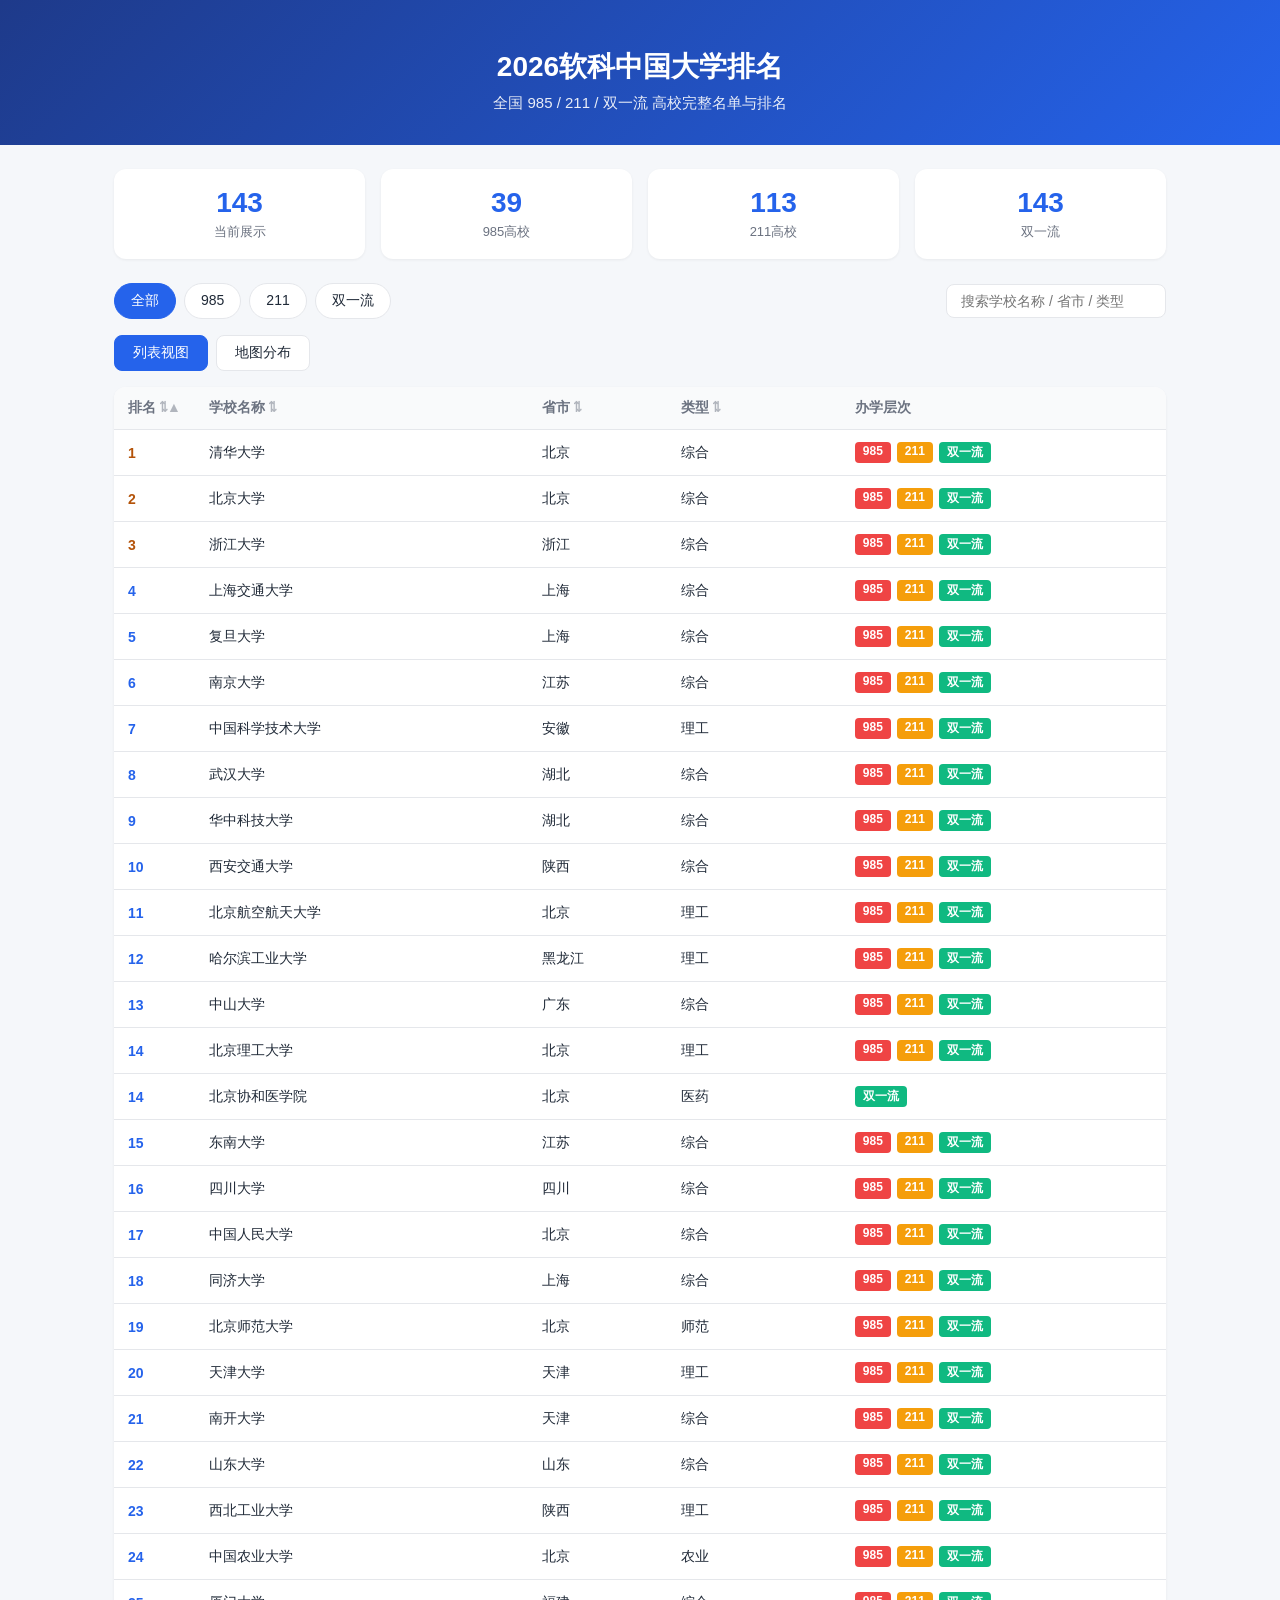
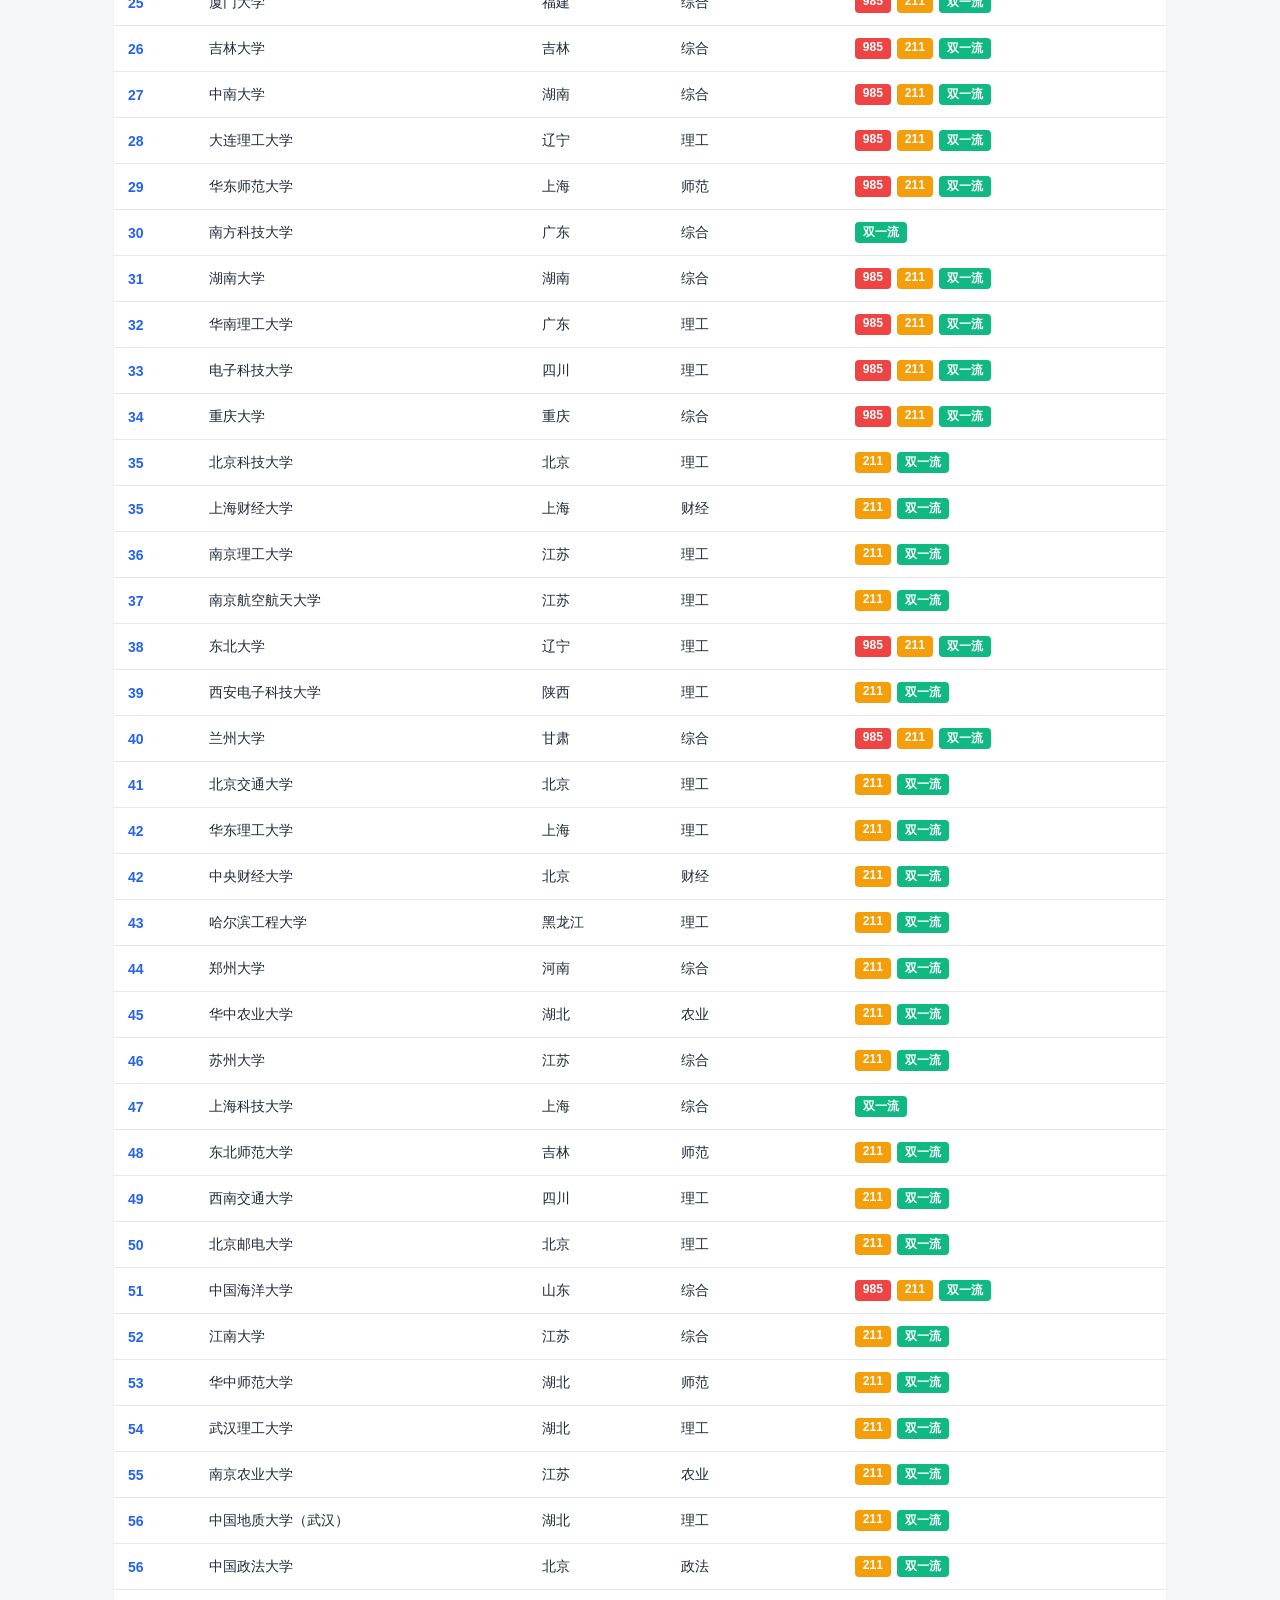
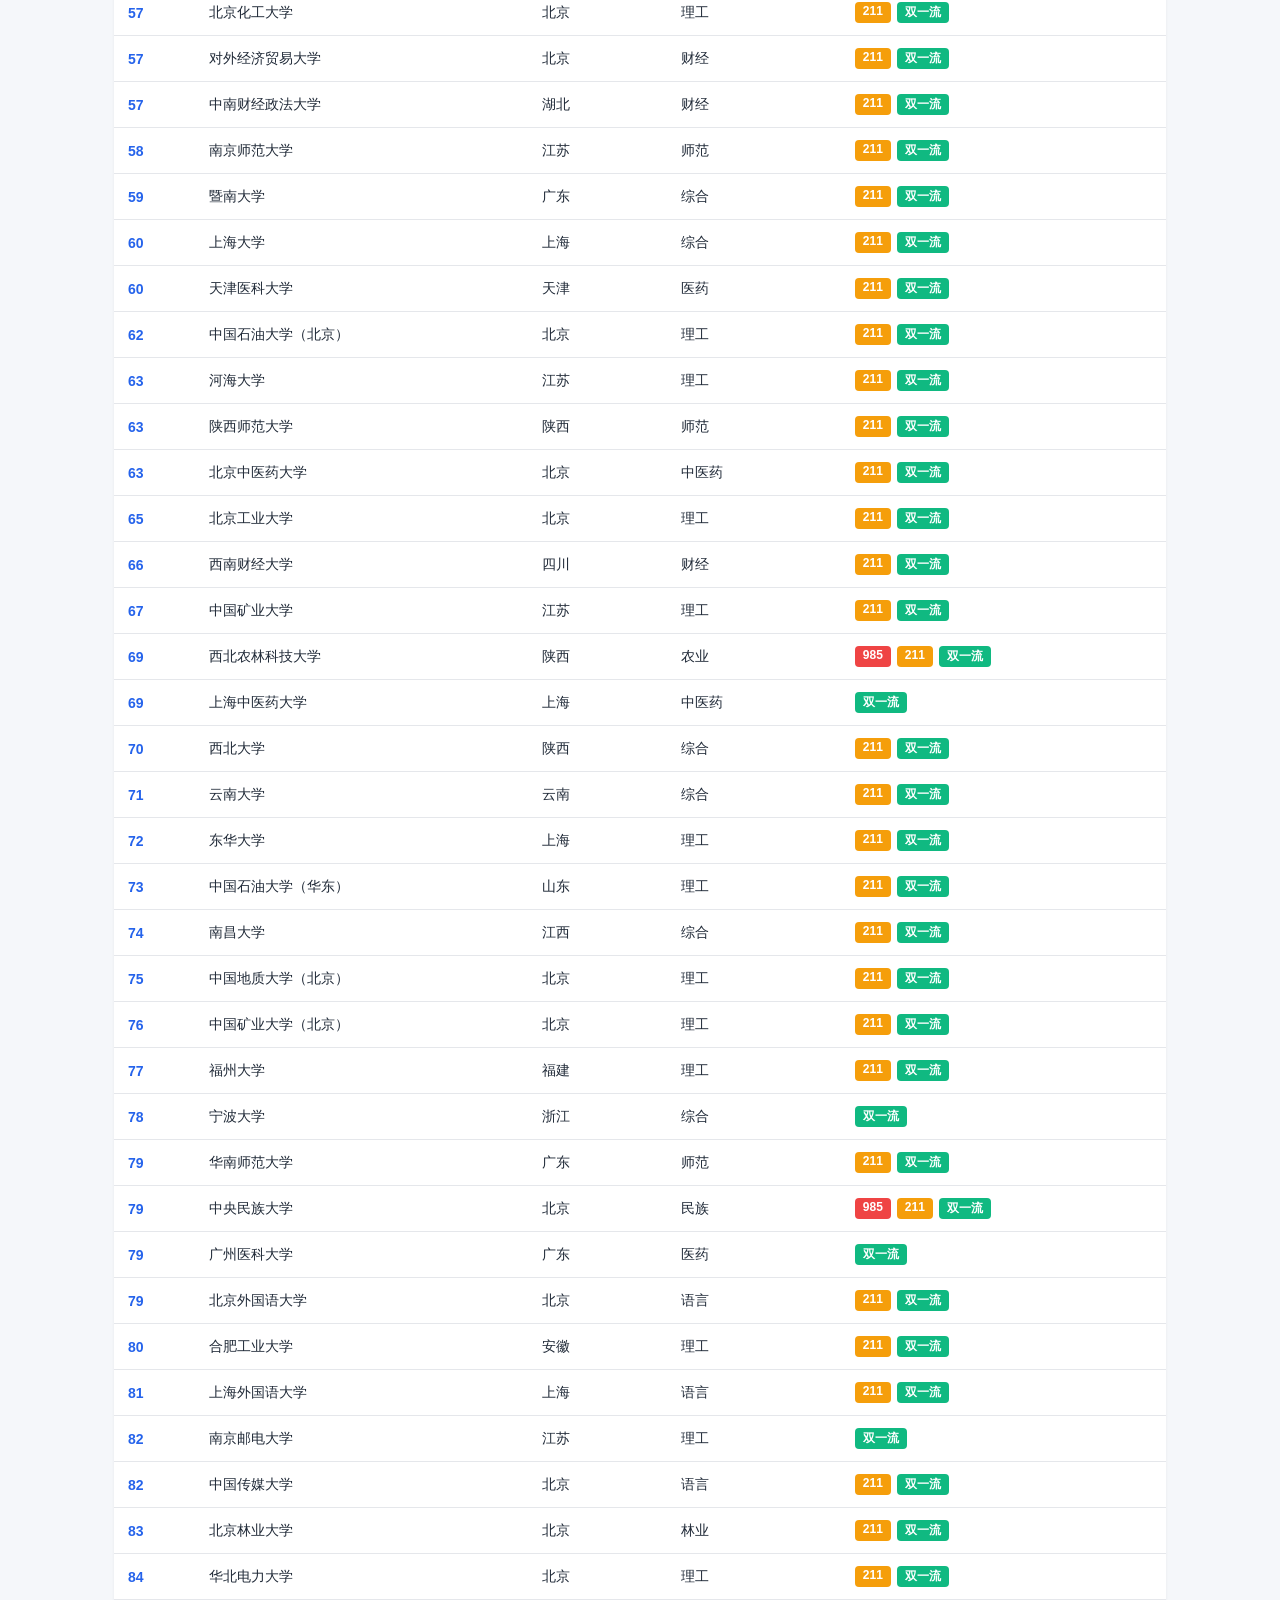
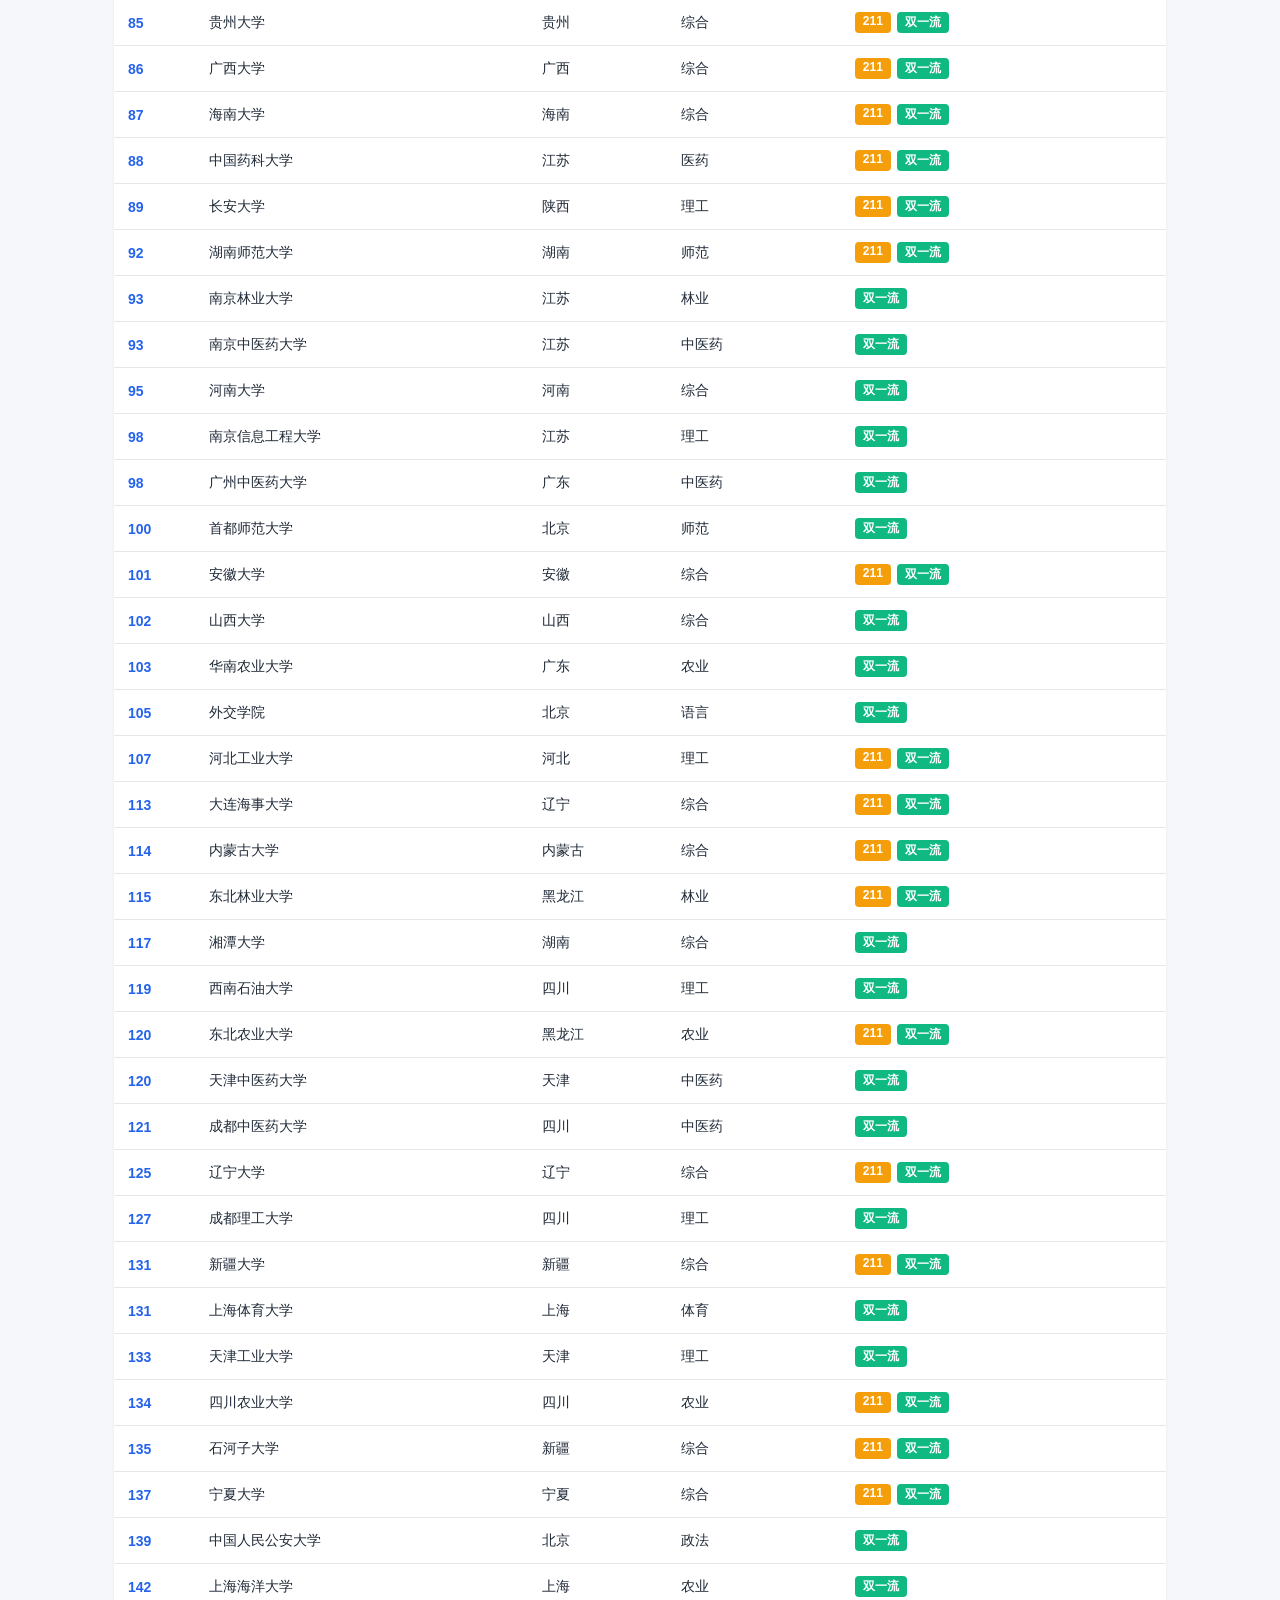
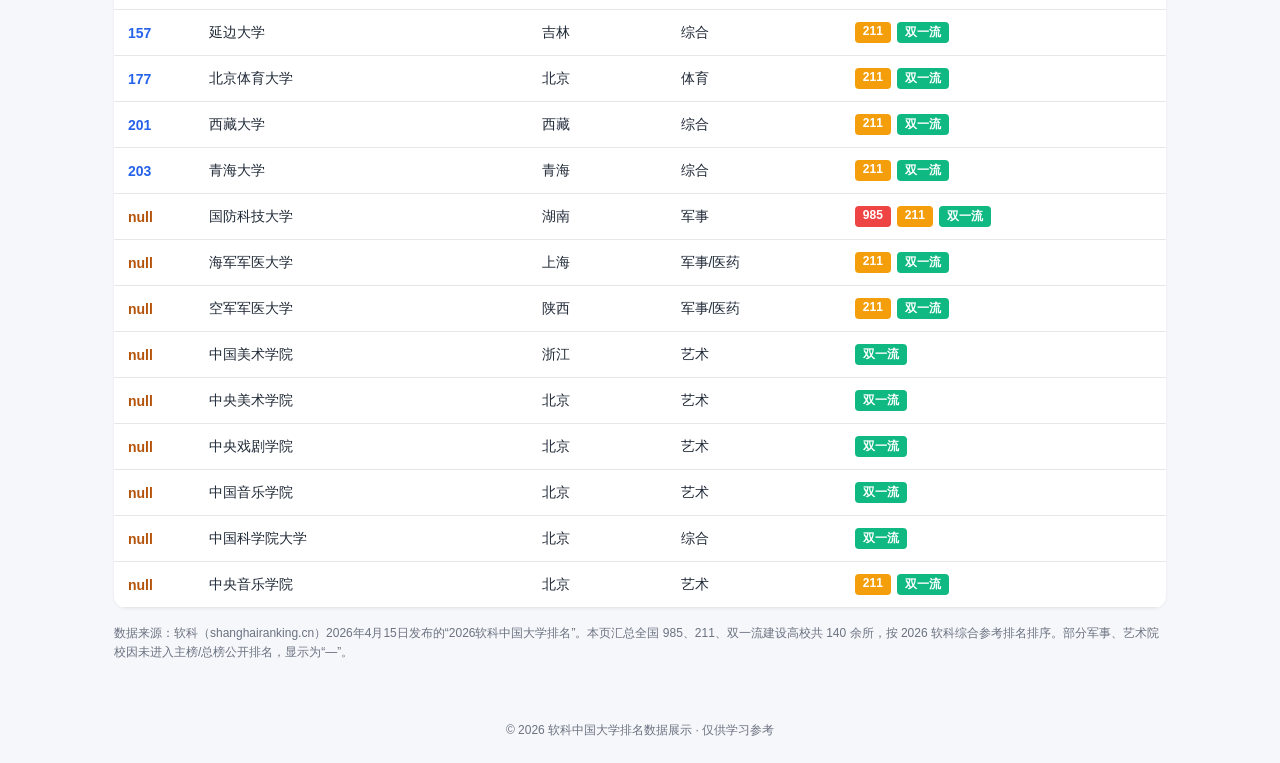
==== index.html @ 0acb090f "hide map info panel when switch to list view" ====
<!DOCTYPE html>
<html lang="zh-CN">
<head>
  <meta charset="UTF-8">
  <meta name="viewport" content="width=device-width, initial-scale=1.0">
  <title>2026软科中国大学排名 · 985 / 211 / 双一流</title>
  <style>
    :root {
      --bg: #f5f7fa;
      --card: #ffffff;
      --primary: #2563eb;
      --primary-dark: #1d4ed8;
      --text: #1f2937;
      --muted: #6b7280;
      --border: #e5e7eb;
      --tag-985: #ef4444;
      --tag-211: #f59e0b;
      --tag-syl: #10b981;
    }
    * { box-sizing: border-box; }
    body {
      margin: 0;
      font-family: -apple-system, BlinkMacSystemFont, "Segoe UI", Roboto, "Helvetica Neue", Arial, "PingFang SC", "Microsoft YaHei", sans-serif;
      background: var(--bg);
      color: var(--text);
    }
    header {
      background: linear-gradient(135deg, #1e3a8a 0%, #2563eb 100%);
      color: #fff;
      padding: 48px 24px 32px;
      text-align: center;
    }
    header h1 { margin: 0 0 8px; font-size: 28px; }
    header p { margin: 0; opacity: .9; font-size: 15px; }
    .container { max-width: 1100px; margin: 0 auto; padding: 24px; }
    .stats {
      display: grid;
      grid-template-columns: repeat(auto-fit, minmax(140px, 1fr));
      gap: 16px;
      margin-bottom: 24px;
    }
    .stat-card {
      background: var(--card);
      border-radius: 12px;
      padding: 18px;
      text-align: center;
      box-shadow: 0 1px 3px rgba(0,0,0,.06);
    }
    .stat-card .num { font-size: 28px; font-weight: 700; color: var(--primary); }
    .stat-card .label { font-size: 13px; color: var(--muted); margin-top: 4px; }
    .controls {
      display: flex;
      flex-wrap: wrap;
      gap: 12px;
      align-items: center;
      justify-content: space-between;
      margin-bottom: 16px;
    }
    .tabs { display: flex; flex-wrap: wrap; gap: 8px; }
    .tab {
      padding: 8px 16px;
      border-radius: 999px;
      border: 1px solid var(--border);
      background: var(--card);
      cursor: pointer;
      font-size: 14px;
      transition: all .2s;
      user-select: none;
    }
    .tab:hover { border-color: var(--primary); color: var(--primary); }
    .tab.active { background: var(--primary); color: #fff; border-color: var(--primary); }
    .search {
      padding: 8px 14px;
      border: 1px solid var(--border);
      border-radius: 8px;
      font-size: 14px;
      min-width: 220px;
      outline: none;
    }
    .search:focus { border-color: var(--primary); box-shadow: 0 0 0 3px rgba(37,99,235,.12); }
    .card {
      background: var(--card);
      border-radius: 12px;
      box-shadow: 0 1px 3px rgba(0,0,0,.06);
      overflow: hidden;
    }
    table { width: 100%; border-collapse: collapse; font-size: 14px; }
    th, td { padding: 12px 14px; text-align: left; border-bottom: 1px solid var(--border); }
    th { background: #f9fafb; color: var(--muted); font-weight: 600; white-space: nowrap; cursor: pointer; }
    th:hover { background: #f3f4f6; }
    th .sort { margin-left: 4px; opacity: .5; }
    th.sort-asc .sort::after { content: "▲"; opacity: 1; }
    th.sort-desc .sort::after { content: "▼"; opacity: 1; }
    tr:hover td { background: #f9fafb; }
    .rank { font-weight: 700; color: var(--primary); width: 60px; }
    .rank.top3 { color: #b45309; }
    .name { font-weight: 500; }
    .tags { display: flex; gap: 6px; flex-wrap: wrap; }
    .tag {
      display: inline-block;
      padding: 2px 8px;
      border-radius: 4px;
      font-size: 12px;
      font-weight: 600;
      color: #fff;
    }
    .tag-985 { background: var(--tag-985); }
    .tag-211 { background: var(--tag-211); }
    .tag-syl { background: var(--tag-syl); }
    .note {
      margin-top: 16px;
      font-size: 12px;
      color: var(--muted);
      line-height: 1.6;
    }
    footer {
      text-align: center;
      padding: 24px;
      color: var(--muted);
      font-size: 12px;
    }
    @media (max-width: 640px) {
      header h1 { font-size: 22px; }
      th, td { padding: 10px 8px; font-size: 13px; }
      .search { width: 100%; }
      .controls { flex-direction: column; align-items: stretch; }
    }
  
    .view-tabs {
      display: flex;
      gap: 8px;
      margin-bottom: 16px;
    }
    .view-tab {
      padding: 8px 18px;
      border-radius: 8px;
      border: 1px solid var(--border);
      background: var(--card);
      cursor: pointer;
      font-size: 14px;
      transition: all .2s;
    }
    .view-tab:hover { border-color: var(--primary); color: var(--primary); }
    .view-tab.active { background: var(--primary); color: #fff; border-color: var(--primary); }
    #map-container {
      width: 100%;
      height: 600px;
      background: var(--card);
      border-radius: 12px;
      box-shadow: 0 1px 3px rgba(0,0,0,.06);
      display: none;
    }
    @media (max-width: 640px) {
      #map-container { height: 420px; }
    }

    .map-info {
      margin-top: 16px;
      background: var(--card);
      border-radius: 12px;
      box-shadow: 0 1px 3px rgba(0,0,0,.06);
      padding: 20px;
      display: none;
    }
    .map-info.active { display: block; }
    .map-info h3 { margin: 0 0 12px; font-size: 18px; color: var(--text); }
    .map-info .info-stats {
      display: flex;
      gap: 16px;
      margin-bottom: 16px;
      flex-wrap: wrap;
    }
    .map-info .info-stat {
      background: #f9fafb;
      border-radius: 8px;
      padding: 10px 14px;
      min-width: 80px;
      text-align: center;
    }
    .map-info .info-stat .num { font-size: 20px; font-weight: 700; color: var(--primary); }
    .map-info .info-stat .label { font-size: 12px; color: var(--muted); margin-top: 2px; }
    .map-info .school-list {
      display: flex;
      flex-wrap: wrap;
      gap: 8px;
    }
    .map-info .school-chip {
      display: inline-flex;
      align-items: center;
      gap: 6px;
      padding: 5px 10px;
      border-radius: 999px;
      background: #f3f4f6;
      font-size: 13px;
      color: var(--text);
    }
    .map-info .school-chip .dot {
      width: 7px; height: 7px; border-radius: 50%;
    }
    .map-info .empty {
      color: var(--muted);
      font-size: 14px;
      text-align: center;
      padding: 20px;
    }
</style>
  <script src="echarts.min.js"></script>
</head>
<body>
  <header>
    <h1>2026软科中国大学排名</h1>
    <p>全国 985 / 211 / 双一流 高校完整名单与排名</p>
  </header>

  <main class="container">
    <div class="stats">
      <div class="stat-card"><div class="num" id="stat-total">0</div><div class="label">当前展示</div></div>
      <div class="stat-card"><div class="num" id="stat-985">0</div><div class="label">985高校</div></div>
      <div class="stat-card"><div class="num" id="stat-211">0</div><div class="label">211高校</div></div>
      <div class="stat-card"><div class="num" id="stat-syl">0</div><div class="label">双一流</div></div>
    </div>

    <div class="controls">
      <div class="tabs">
        <div class="tab active" data-filter="all">全部</div>
        <div class="tab" data-filter="985">985</div>
        <div class="tab" data-filter="211">211</div>
        <div class="tab" data-filter="双一流">双一流</div>
      </div>
      <input type="text" class="search" id="search" placeholder="搜索学校名称 / 省市 / 类型">
    </div>

    <div class="view-tabs">
      <div class="view-tab active" data-view="list">列表视图</div>
      <div class="view-tab" data-view="map">地图分布</div>
    </div>

    <div class="card" id="table-card">
      <table>
        <thead>
          <tr>
            <th data-sort="rank">排名<span class="sort">⇅</span></th>
            <th data-sort="name">学校名称<span class="sort">⇅</span></th>
            <th data-sort="province">省市<span class="sort">⇅</span></th>
            <th data-sort="type">类型<span class="sort">⇅</span></th>
            <th>办学层次</th>
          </tr>
        </thead>
        <tbody id="tbody"></tbody>
      </table>
    </div>

    <div id="map-container"></div>
    <div id="map-info" class="map-info">
      <h3 id="info-title">请选择省份</h3>
      <div class="info-stats" id="info-stats"></div>
      <div class="school-list" id="info-schools"></div>
    </div>

    <p class="note">
      数据来源：软科（shanghairanking.cn）2026年4月15日发布的“2026软科中国大学排名”。本页汇总全国 985、211、双一流建设高校共 140 余所，按 2026 软科综合参考排名排序。部分军事、艺术院校因未进入主榜/总榜公开排名，显示为“—”。
    </p>
  </main>

  <footer>
    © 2026 软科中国大学排名数据展示 · 仅供学习参考
  </footer>

  <script>
    const universities = [
  { rank: 1, name: "清华大学", province: "北京", type: "综合", score: null, tags: ["985", "211", "双一流"] },
  { rank: 2, name: "北京大学", province: "北京", type: "综合", score: null, tags: ["985", "211", "双一流"] },
  { rank: 3, name: "浙江大学", province: "浙江", type: "综合", score: null, tags: ["985", "211", "双一流"] },
  { rank: 4, name: "上海交通大学", province: "上海", type: "综合", score: null, tags: ["985", "211", "双一流"] },
  { rank: 5, name: "复旦大学", province: "上海", type: "综合", score: null, tags: ["985", "211", "双一流"] },
  { rank: 6, name: "南京大学", province: "江苏", type: "综合", score: null, tags: ["985", "211", "双一流"] },
  { rank: 7, name: "中国科学技术大学", province: "安徽", type: "理工", score: null, tags: ["985", "211", "双一流"] },
  { rank: 8, name: "武汉大学", province: "湖北", type: "综合", score: null, tags: ["985", "211", "双一流"] },
  { rank: 9, name: "华中科技大学", province: "湖北", type: "综合", score: null, tags: ["985", "211", "双一流"] },
  { rank: 10, name: "西安交通大学", province: "陕西", type: "综合", score: null, tags: ["985", "211", "双一流"] },
  { rank: 11, name: "北京航空航天大学", province: "北京", type: "理工", score: null, tags: ["985", "211", "双一流"] },
  { rank: 12, name: "哈尔滨工业大学", province: "黑龙江", type: "理工", score: null, tags: ["985", "211", "双一流"] },
  { rank: 13, name: "中山大学", province: "广东", type: "综合", score: null, tags: ["985", "211", "双一流"] },
  { rank: 14, name: "北京理工大学", province: "北京", type: "理工", score: null, tags: ["985", "211", "双一流"] },
  { rank: 14, name: "北京协和医学院", province: "北京", type: "医药", score: null, tags: ["双一流"] },
  { rank: 15, name: "东南大学", province: "江苏", type: "综合", score: null, tags: ["985", "211", "双一流"] },
  { rank: 16, name: "四川大学", province: "四川", type: "综合", score: null, tags: ["985", "211", "双一流"] },
  { rank: 17, name: "中国人民大学", province: "北京", type: "综合", score: null, tags: ["985", "211", "双一流"] },
  { rank: 18, name: "同济大学", province: "上海", type: "综合", score: null, tags: ["985", "211", "双一流"] },
  { rank: 19, name: "北京师范大学", province: "北京", type: "师范", score: null, tags: ["985", "211", "双一流"] },
  { rank: 20, name: "天津大学", province: "天津", type: "理工", score: null, tags: ["985", "211", "双一流"] },
  { rank: 21, name: "南开大学", province: "天津", type: "综合", score: null, tags: ["985", "211", "双一流"] },
  { rank: 22, name: "山东大学", province: "山东", type: "综合", score: null, tags: ["985", "211", "双一流"] },
  { rank: 23, name: "西北工业大学", province: "陕西", type: "理工", score: null, tags: ["985", "211", "双一流"] },
  { rank: 24, name: "中国农业大学", province: "北京", type: "农业", score: null, tags: ["985", "211", "双一流"] },
  { rank: 25, name: "厦门大学", province: "福建", type: "综合", score: null, tags: ["985", "211", "双一流"] },
  { rank: 26, name: "吉林大学", province: "吉林", type: "综合", score: null, tags: ["985", "211", "双一流"] },
  { rank: 27, name: "中南大学", province: "湖南", type: "综合", score: null, tags: ["985", "211", "双一流"] },
  { rank: 28, name: "大连理工大学", province: "辽宁", type: "理工", score: null, tags: ["985", "211", "双一流"] },
  { rank: 29, name: "华东师范大学", province: "上海", type: "师范", score: null, tags: ["985", "211", "双一流"] },
  { rank: 30, name: "南方科技大学", province: "广东", type: "综合", score: null, tags: ["双一流"] },
  { rank: 31, name: "湖南大学", province: "湖南", type: "综合", score: null, tags: ["985", "211", "双一流"] },
  { rank: 32, name: "华南理工大学", province: "广东", type: "理工", score: null, tags: ["985", "211", "双一流"] },
  { rank: 33, name: "电子科技大学", province: "四川", type: "理工", score: null, tags: ["985", "211", "双一流"] },
  { rank: 34, name: "重庆大学", province: "重庆", type: "综合", score: null, tags: ["985", "211", "双一流"] },
  { rank: 35, name: "北京科技大学", province: "北京", type: "理工", score: null, tags: ["211", "双一流"] },
  { rank: 35, name: "上海财经大学", province: "上海", type: "财经", score: null, tags: ["211", "双一流"] },
  { rank: 36, name: "南京理工大学", province: "江苏", type: "理工", score: null, tags: ["211", "双一流"] },
  { rank: 37, name: "南京航空航天大学", province: "江苏", type: "理工", score: null, tags: ["211", "双一流"] },
  { rank: 38, name: "东北大学", province: "辽宁", type: "理工", score: null, tags: ["985", "211", "双一流"] },
  { rank: 39, name: "西安电子科技大学", province: "陕西", type: "理工", score: null, tags: ["211", "双一流"] },
  { rank: 40, name: "兰州大学", province: "甘肃", type: "综合", score: null, tags: ["985", "211", "双一流"] },
  { rank: 41, name: "北京交通大学", province: "北京", type: "理工", score: null, tags: ["211", "双一流"] },
  { rank: 42, name: "华东理工大学", province: "上海", type: "理工", score: null, tags: ["211", "双一流"] },
  { rank: 42, name: "中央财经大学", province: "北京", type: "财经", score: null, tags: ["211", "双一流"] },
  { rank: 43, name: "哈尔滨工程大学", province: "黑龙江", type: "理工", score: null, tags: ["211", "双一流"] },
  { rank: 44, name: "郑州大学", province: "河南", type: "综合", score: null, tags: ["211", "双一流"] },
  { rank: 45, name: "华中农业大学", province: "湖北", type: "农业", score: null, tags: ["211", "双一流"] },
  { rank: 46, name: "苏州大学", province: "江苏", type: "综合", score: null, tags: ["211", "双一流"] },
  { rank: 47, name: "上海科技大学", province: "上海", type: "综合", score: null, tags: ["双一流"] },
  { rank: 48, name: "东北师范大学", province: "吉林", type: "师范", score: null, tags: ["211", "双一流"] },
  { rank: 49, name: "西南交通大学", province: "四川", type: "理工", score: null, tags: ["211", "双一流"] },
  { rank: 50, name: "北京邮电大学", province: "北京", type: "理工", score: null, tags: ["211", "双一流"] },
  { rank: 51, name: "中国海洋大学", province: "山东", type: "综合", score: null, tags: ["985", "211", "双一流"] },
  { rank: 52, name: "江南大学", province: "江苏", type: "综合", score: null, tags: ["211", "双一流"] },
  { rank: 53, name: "华中师范大学", province: "湖北", type: "师范", score: null, tags: ["211", "双一流"] },
  { rank: 54, name: "武汉理工大学", province: "湖北", type: "理工", score: null, tags: ["211", "双一流"] },
  { rank: 55, name: "南京农业大学", province: "江苏", type: "农业", score: null, tags: ["211", "双一流"] },
  { rank: 56, name: "中国地质大学（武汉）", province: "湖北", type: "理工", score: null, tags: ["211", "双一流"] },
  { rank: 56, name: "中国政法大学", province: "北京", type: "政法", score: null, tags: ["211", "双一流"] },
  { rank: 57, name: "北京化工大学", province: "北京", type: "理工", score: null, tags: ["211", "双一流"] },
  { rank: 57, name: "对外经济贸易大学", province: "北京", type: "财经", score: null, tags: ["211", "双一流"] },
  { rank: 57, name: "中南财经政法大学", province: "湖北", type: "财经", score: null, tags: ["211", "双一流"] },
  { rank: 58, name: "南京师范大学", province: "江苏", type: "师范", score: null, tags: ["211", "双一流"] },
  { rank: 59, name: "暨南大学", province: "广东", type: "综合", score: null, tags: ["211", "双一流"] },
  { rank: 60, name: "上海大学", province: "上海", type: "综合", score: null, tags: ["211", "双一流"] },
  { rank: 60, name: "天津医科大学", province: "天津", type: "医药", score: null, tags: ["211", "双一流"] },
  { rank: 62, name: "中国石油大学（北京）", province: "北京", type: "理工", score: null, tags: ["211", "双一流"] },
  { rank: 63, name: "河海大学", province: "江苏", type: "理工", score: null, tags: ["211", "双一流"] },
  { rank: 63, name: "陕西师范大学", province: "陕西", type: "师范", score: null, tags: ["211", "双一流"] },
  { rank: 63, name: "北京中医药大学", province: "北京", type: "中医药", score: null, tags: ["211", "双一流"] },
  { rank: 65, name: "北京工业大学", province: "北京", type: "理工", score: null, tags: ["211", "双一流"] },
  { rank: 66, name: "西南财经大学", province: "四川", type: "财经", score: null, tags: ["211", "双一流"] },
  { rank: 67, name: "中国矿业大学", province: "江苏", type: "理工", score: null, tags: ["211", "双一流"] },
  { rank: 69, name: "西北农林科技大学", province: "陕西", type: "农业", score: null, tags: ["985", "211", "双一流"] },
  { rank: 69, name: "上海中医药大学", province: "上海", type: "中医药", score: null, tags: ["双一流"] },
  { rank: 70, name: "西北大学", province: "陕西", type: "综合", score: null, tags: ["211", "双一流"] },
  { rank: 71, name: "云南大学", province: "云南", type: "综合", score: null, tags: ["211", "双一流"] },
  { rank: 72, name: "东华大学", province: "上海", type: "理工", score: null, tags: ["211", "双一流"] },
  { rank: 73, name: "中国石油大学（华东）", province: "山东", type: "理工", score: null, tags: ["211", "双一流"] },
  { rank: 74, name: "南昌大学", province: "江西", type: "综合", score: null, tags: ["211", "双一流"] },
  { rank: 75, name: "中国地质大学（北京）", province: "北京", type: "理工", score: null, tags: ["211", "双一流"] },
  { rank: 76, name: "中国矿业大学（北京）", province: "北京", type: "理工", score: null, tags: ["211", "双一流"] },
  { rank: 77, name: "福州大学", province: "福建", type: "理工", score: null, tags: ["211", "双一流"] },
  { rank: 78, name: "宁波大学", province: "浙江", type: "综合", score: null, tags: ["双一流"] },
  { rank: 79, name: "华南师范大学", province: "广东", type: "师范", score: null, tags: ["211", "双一流"] },
  { rank: 79, name: "中央民族大学", province: "北京", type: "民族", score: null, tags: ["985", "211", "双一流"] },
  { rank: 79, name: "广州医科大学", province: "广东", type: "医药", score: null, tags: ["双一流"] },
  { rank: 79, name: "北京外国语大学", province: "北京", type: "语言", score: null, tags: ["211", "双一流"] },
  { rank: 80, name: "合肥工业大学", province: "安徽", type: "理工", score: null, tags: ["211", "双一流"] },
  { rank: 81, name: "上海外国语大学", province: "上海", type: "语言", score: null, tags: ["211", "双一流"] },
  { rank: 82, name: "南京邮电大学", province: "江苏", type: "理工", score: null, tags: ["双一流"] },
  { rank: 82, name: "中国传媒大学", province: "北京", type: "语言", score: null, tags: ["211", "双一流"] },
  { rank: 83, name: "北京林业大学", province: "北京", type: "林业", score: null, tags: ["211", "双一流"] },
  { rank: 84, name: "华北电力大学", province: "北京", type: "理工", score: null, tags: ["211", "双一流"] },
  { rank: 85, name: "贵州大学", province: "贵州", type: "综合", score: null, tags: ["211", "双一流"] },
  { rank: 86, name: "广西大学", province: "广西", type: "综合", score: null, tags: ["211", "双一流"] },
  { rank: 87, name: "海南大学", province: "海南", type: "综合", score: null, tags: ["211", "双一流"] },
  { rank: 88, name: "中国药科大学", province: "江苏", type: "医药", score: null, tags: ["211", "双一流"] },
  { rank: 89, name: "长安大学", province: "陕西", type: "理工", score: null, tags: ["211", "双一流"] },
  { rank: 92, name: "湖南师范大学", province: "湖南", type: "师范", score: null, tags: ["211", "双一流"] },
  { rank: 93, name: "南京林业大学", province: "江苏", type: "林业", score: null, tags: ["双一流"] },
  { rank: 93, name: "南京中医药大学", province: "江苏", type: "中医药", score: null, tags: ["双一流"] },
  { rank: 95, name: "河南大学", province: "河南", type: "综合", score: null, tags: ["双一流"] },
  { rank: 98, name: "南京信息工程大学", province: "江苏", type: "理工", score: null, tags: ["双一流"] },
  { rank: 98, name: "广州中医药大学", province: "广东", type: "中医药", score: null, tags: ["双一流"] },
  { rank: 100, name: "首都师范大学", province: "北京", type: "师范", score: null, tags: ["双一流"] },
  { rank: 101, name: "安徽大学", province: "安徽", type: "综合", score: null, tags: ["211", "双一流"] },
  { rank: 102, name: "山西大学", province: "山西", type: "综合", score: null, tags: ["双一流"] },
  { rank: 103, name: "华南农业大学", province: "广东", type: "农业", score: null, tags: ["双一流"] },
  { rank: 105, name: "外交学院", province: "北京", type: "语言", score: null, tags: ["双一流"] },
  { rank: 107, name: "河北工业大学", province: "河北", type: "理工", score: null, tags: ["211", "双一流"] },
  { rank: 113, name: "大连海事大学", province: "辽宁", type: "综合", score: null, tags: ["211", "双一流"] },
  { rank: 114, name: "内蒙古大学", province: "内蒙古", type: "综合", score: null, tags: ["211", "双一流"] },
  { rank: 115, name: "东北林业大学", province: "黑龙江", type: "林业", score: null, tags: ["211", "双一流"] },
  { rank: 117, name: "湘潭大学", province: "湖南", type: "综合", score: null, tags: ["双一流"] },
  { rank: 119, name: "西南石油大学", province: "四川", type: "理工", score: null, tags: ["双一流"] },
  { rank: 120, name: "东北农业大学", province: "黑龙江", type: "农业", score: null, tags: ["211", "双一流"] },
  { rank: 120, name: "天津中医药大学", province: "天津", type: "中医药", score: null, tags: ["双一流"] },
  { rank: 121, name: "成都中医药大学", province: "四川", type: "中医药", score: null, tags: ["双一流"] },
  { rank: 125, name: "辽宁大学", province: "辽宁", type: "综合", score: null, tags: ["211", "双一流"] },
  { rank: 127, name: "成都理工大学", province: "四川", type: "理工", score: null, tags: ["双一流"] },
  { rank: 131, name: "新疆大学", province: "新疆", type: "综合", score: null, tags: ["211", "双一流"] },
  { rank: 131, name: "上海体育大学", province: "上海", type: "体育", score: null, tags: ["双一流"] },
  { rank: 133, name: "天津工业大学", province: "天津", type: "理工", score: null, tags: ["双一流"] },
  { rank: 134, name: "四川农业大学", province: "四川", type: "农业", score: null, tags: ["211", "双一流"] },
  { rank: 135, name: "石河子大学", province: "新疆", type: "综合", score: null, tags: ["211", "双一流"] },
  { rank: 137, name: "宁夏大学", province: "宁夏", type: "综合", score: null, tags: ["211", "双一流"] },
  { rank: 139, name: "中国人民公安大学", province: "北京", type: "政法", score: null, tags: ["双一流"] },
  { rank: 142, name: "上海海洋大学", province: "上海", type: "农业", score: null, tags: ["双一流"] },
  { rank: 157, name: "延边大学", province: "吉林", type: "综合", score: null, tags: ["211", "双一流"] },
  { rank: 177, name: "北京体育大学", province: "北京", type: "体育", score: null, tags: ["211", "双一流"] },
  { rank: 201, name: "西藏大学", province: "西藏", type: "综合", score: null, tags: ["211", "双一流"] },
  { rank: 203, name: "青海大学", province: "青海", type: "综合", score: null, tags: ["211", "双一流"] },
  { rank: null, name: "国防科技大学", province: "湖南", type: "军事", score: null, tags: ["985", "211", "双一流"] },
  { rank: null, name: "海军军医大学", province: "上海", type: "军事/医药", score: null, tags: ["211", "双一流"] },
  { rank: null, name: "空军军医大学", province: "陕西", type: "军事/医药", score: null, tags: ["211", "双一流"] },
  { rank: null, name: "中国美术学院", province: "浙江", type: "艺术", score: null, tags: ["双一流"] },
  { rank: null, name: "中央美术学院", province: "北京", type: "艺术", score: null, tags: ["双一流"] },
  { rank: null, name: "中央戏剧学院", province: "北京", type: "艺术", score: null, tags: ["双一流"] },
  { rank: null, name: "中国音乐学院", province: "北京", type: "艺术", score: null, tags: ["双一流"] },
  { rank: null, name: "中国科学院大学", province: "北京", type: "综合", score: null, tags: ["双一流"] },
  { rank: null, name: "中央音乐学院", province: "北京", type: "艺术", score: null, tags: ["211", "双一流"] },
];
// Total: 143

    let currentFilter = 'all';
    let currentSort = { key: 'rank', dir: 'asc' };
    let searchTerm = '';

    const tbody = document.getElementById('tbody');
    const searchInput = document.getElementById('search');
    const tabs = document.querySelectorAll('.tab');

    function tagClass(t) {
      if (t === '985') return 'tag-985';
      if (t === '211') return 'tag-211';
      return 'tag-syl';
    }

    function renderTags(tags) {
      if (!tags.length) return '<span style="color:var(--muted)">—</span>';
      return '<div class="tags">' + tags.map(t => `<span class="tag ${tagClass(t)}">${t}</span>`).join('') + '</div>';
    }

    function getFiltered() {
      return universities.filter(u => {
        const matchFilter = currentFilter === 'all' || u.tags.includes(currentFilter);
        const term = searchTerm.trim().toLowerCase();
        const matchSearch = !term ||
          u.name.toLowerCase().includes(term) ||
          u.province.toLowerCase().includes(term) ||
          u.type.toLowerCase().includes(term) ||
          u.tags.some(t => t.toLowerCase().includes(term));
        return matchFilter && matchSearch;
      });
    }

    function sortData(data) {
      const { key, dir } = currentSort;
      return data.slice().sort((a, b) => {
        let av = a[key], bv = b[key];
        // rank 为 null 的始终排在最后
        if (key === 'rank') {
          if (av == null && bv == null) return 0;
          if (av == null) return 1;
          if (bv == null) return -1;
        }
        if (av < bv) return dir === 'asc' ? -1 : 1;
        if (av > bv) return dir === 'asc' ? 1 : -1;
        return (a.rank ?? Infinity) - (b.rank ?? Infinity);
      });
    }

    function render() {
      const data = sortData(getFiltered());
      tbody.innerHTML = data.map(u => `
        <tr>
          <td class="rank ${u.rank <= 3 ? 'top3' : ''}">${u.rank}</td>
          <td class="name">${u.name}</td>
          <td>${u.province}</td>
          <td>${u.type}</td>
          <td>${renderTags(u.tags)}</td>
        </tr>
      `).join('');

      document.getElementById('stat-total').textContent = data.length;
      document.getElementById('stat-985').textContent = data.filter(u => u.tags.includes('985')).length;
      document.getElementById('stat-211').textContent = data.filter(u => u.tags.includes('211')).length;
      document.getElementById('stat-syl').textContent = data.filter(u => u.tags.includes('双一流')).length;

      document.querySelectorAll('th[data-sort]').forEach(th => {
        th.classList.remove('sort-asc', 'sort-desc');
        if (th.dataset.sort === currentSort.key) {
          th.classList.add(currentSort.dir === 'asc' ? 'sort-asc' : 'sort-desc');
        }
      });
    }

    tabs.forEach(tab => {
      tab.addEventListener('click', () => {
        tabs.forEach(t => t.classList.remove('active'));
        tab.classList.add('active');
        currentFilter = tab.dataset.filter;
        render();
      });
    });

    searchInput.addEventListener('input', e => {
      searchTerm = e.target.value;
      render();
    });

    document.querySelectorAll('th[data-sort]').forEach(th => {
      th.addEventListener('click', () => {
        const key = th.dataset.sort;
        if (currentSort.key === key) {
          currentSort.dir = currentSort.dir === 'asc' ? 'desc' : 'asc';
        } else {
          currentSort = { key, dir: key === 'rank' ? 'asc' : 'desc' };
        }
        render();
      });
    });

    render();
  

    // Map visualization
    let chart = null;
    const mapContainer = document.getElementById('map-container');
    const tableCard = document.getElementById('table-card');
    const viewTabs = document.querySelectorAll('.view-tab');

    const provinceNameMap = {
      "北京": "北京市", "天津": "天津市", "上海": "上海市", "重庆": "重庆市",
      "河北": "河北省", "山西": "山西省", "辽宁": "辽宁省", "吉林": "吉林省",
      "黑龙江": "黑龙江省", "江苏": "江苏省", "浙江": "浙江省", "安徽": "安徽省",
      "福建": "福建省", "江西": "江西省", "山东": "山东省", "河南": "河南省",
      "湖北": "湖北省", "湖南": "湖南省", "广东": "广东省", "海南": "海南省",
      "四川": "四川省", "贵州": "贵州省", "云南": "云南省", "陕西": "陕西省",
      "甘肃": "甘肃省", "青海": "青海省", "台湾": "台湾省", "内蒙古": "内蒙古自治区",
      "广西": "广西壮族自治区", "西藏": "西藏自治区", "宁夏": "宁夏回族自治区",
      "新疆": "新疆维吾尔自治区", "香港": "香港特别行政区", "澳门": "澳门特别行政区"
    };

    function aggregateByProvince() {
      const stats = {};
      universities.forEach(u => {
        const p = provinceNameMap[u.province] || u.province;
        if (!stats[p]) stats[p] = { total: 0, '985': 0, '211': 0, '双一流': 0, schools: [] };
        stats[p].total++;
        if (u.tags.includes('985')) stats[p]['985']++;
        if (u.tags.includes('211')) stats[p]['211']++;
        if (u.tags.includes('双一流')) stats[p]['双一流']++;
        stats[p].schools.push(u.name);
      });
      return stats;
    }

    const mapInfo = document.getElementById('map-info');
    const infoTitle = document.getElementById('info-title');
    const infoStats = document.getElementById('info-stats');
    const infoSchools = document.getElementById('info-schools');

    function renderMapInfo(provinceName) {
      const reverseMap = {};
      Object.keys(provinceNameMap).forEach(k => reverseMap[provinceNameMap[k]] = k);
      const shortName = reverseMap[provinceName] || provinceName;
      const schools = universities.filter(u => u.province === shortName);
      if (!schools.length) {
        mapInfo.classList.remove('active');
        return;
      }
      const c985 = schools.filter(u => u.tags.includes('985')).length;
      const c211 = schools.filter(u => u.tags.includes('211')).length;
      const csyl = schools.filter(u => u.tags.includes('双一流')).length;
      infoTitle.textContent = `${provinceName} · 共 ${schools.length} 所高校`;
      infoStats.innerHTML = `
        <div class="info-stat"><div class="num">${c985}</div><div class="label">985</div></div>
        <div class="info-stat"><div class="num">${c211}</div><div class="label">211</div></div>
        <div class="info-stat"><div class="num">${csyl}</div><div class="label">双一流</div></div>
      `;
      infoSchools.innerHTML = schools.map(u => {
        let color = '#6b7280';
        if (u.tags.includes('985')) color = '#ef4444';
        else if (u.tags.includes('211')) color = '#f59e0b';
        else if (u.tags.includes('双一流')) color = '#10b981';
        return `<span class="school-chip"><span class="dot" style="background:${color}"></span>${u.name}</span>`;
      }).join('');
      mapInfo.classList.add('active');
      mapInfo.style.display = '';
    }

    function initMap() {
      if (chart) return;
      chart = echarts.init(mapContainer);
      (function() {
        const geoJson = {"type": "FeatureCollection", "features": [{"type": "Feature", "properties": {"adcode": 110000, "name": "北京市", "center": [116.405285, 39.904989], "centroid": [116.41995, 40.18994], "childrenNum": 16, "level": "province", "parent": {"adcode": 100000}, "subFeatureIndex": 0, "acroutes": [100000]}, "geometry": {"type": "MultiPolygon", "coordinates": [[[[117.348611, 40.581141], [117.389879, 40.561593], [117.429915, 40.576141], [117.412669, 40.605226], [117.467487, 40.649738], [117.467487, 40.649738], [117.501364, 40.636569], [117.514914, 40.660181], [117.493973, 40.675161], [117.408973, 40.686961], [117.342451, 40.673799], [117.319662, 40.657911], [117.278394, 40.664267], [117.208177, 40.694675], [117.117018, 40.70012], [117.11209, 40.707379], [117.012308, 40.693767], [116.964881, 40.709647], [116.926692, 40.745022], [116.924229, 40.773581], [116.848468, 40.839264], [116.81336, 40.848319], [116.759773, 40.889954], [116.713577, 40.909858], [116.722201, 40.927495], [116.677853, 40.970888], [116.698795, 41.021477], [116.688324, 41.044501], [116.647672, 41.059394], [116.615643, 41.053076], [116.623034, 41.021026], [116.598397, 40.974503], [116.5676, 40.992574], [116.519557, 40.98128], [116.519557, 40.98128], [116.455499, 40.980828], [116.447492, 40.953715], [116.477057, 40.899907], [116.398216, 40.90624], [116.370499, 40.94377], [116.339702, 40.929303], [116.334159, 40.90443], [116.438253, 40.81934], [116.46597, 40.774487], [116.453651, 40.765876], [116.316912, 40.772221], [116.311369, 40.754996], [116.273181, 40.762703], [116.247311, 40.791707], [116.22021, 40.744115], [116.204812, 40.740035], [116.171551, 40.695582], [116.162928, 40.662451], [116.133979, 40.666536], [116.09887, 40.630665], [116.005247, 40.583868], [115.982457, 40.578868], [115.971986, 40.6025], [115.907929, 40.617493], [115.885139, 40.595229], [115.827857, 40.587504], [115.819849, 40.55932], [115.784741, 40.55841], [115.755176, 40.540221], [115.736082, 40.503372], [115.781045, 40.49336], [115.771806, 40.443734], [115.864197, 40.359422], [115.917784, 40.354405], [115.95166, 40.281852], [115.968907, 40.264045], [115.89869, 40.234354], [115.870356, 40.185909], [115.855574, 40.188652], [115.847567, 40.147036], [115.806299, 40.15344], [115.773654, 40.176307], [115.75456, 40.145663], [115.75456, 40.145663], [115.599959, 40.119583], [115.59072, 40.096239], [115.527278, 40.076092], [115.485394, 40.040364], [115.454597, 40.029825], [115.450286, 39.992697], [115.428728, 39.984443], [115.426264, 39.950502], [115.481083, 39.935819], [115.522967, 39.899099], [115.515575, 39.892212], [115.515575, 39.892212], [115.526046, 39.87568], [115.514344, 39.837549], [115.567314, 39.816407], [115.552532, 39.794799], [115.50572, 39.784222], [115.483547, 39.798477], [115.483547, 39.798477], [115.443511, 39.785601], [115.439815, 39.752022], [115.486626, 39.741899], [115.491554, 39.670074], [115.478619, 39.650723], [115.478619, 39.650723], [115.522351, 39.640124], [115.518039, 39.597252], [115.545756, 39.618922], [115.587024, 39.589873], [115.633836, 39.599557], [115.633836, 39.599557], [115.667712, 39.615234], [115.698509, 39.577881], [115.698509, 39.577881], [115.699125, 39.570039], [115.699125, 39.570039], [115.716988, 39.56035], [115.716988, 39.56035], [115.718835, 39.553891], [115.718835, 39.553891], [115.720683, 39.551122], [115.720683, 39.551122], [115.722531, 39.5442], [115.721299, 39.543738], [115.722531, 39.5442], [115.722531, 39.543738], [115.721299, 39.543738], [115.722531, 39.543738], [115.724995, 39.5442], [115.724995, 39.5442], [115.738545, 39.540046], [115.738545, 39.539585], [115.738545, 39.540046], [115.738545, 39.539585], [115.752712, 39.515581], [115.806299, 39.510041], [115.806299, 39.510041], [115.821081, 39.522968], [115.821081, 39.522968], [115.828473, 39.541431], [115.867893, 39.546507], [115.867893, 39.546507], [115.91532, 39.582955], [115.91532, 39.582955], [115.910393, 39.600479], [115.910393, 39.600479], [115.957204, 39.560812], [115.978146, 39.595868], [115.995392, 39.576958], [116.026189, 39.587567], [116.036044, 39.571884], [116.09887, 39.575113], [116.130283, 39.567732], [116.151841, 39.583416], [116.198652, 39.589412], [116.240536, 39.564041], [116.257782, 39.500344], [116.307057, 39.488337], [116.337854, 39.455536], [116.361876, 39.455074], [116.361876, 39.455074], [116.434557, 39.442597], [116.454883, 39.453226], [116.444412, 39.482332], [116.411767, 39.482794], [116.401912, 39.528046], [116.443796, 39.510041], [116.437637, 39.526661], [116.478289, 39.535431], [116.473361, 39.552968], [116.50847, 39.551122], [116.524484, 39.596329], [116.592237, 39.621227], [116.592237, 39.621227], [116.620571, 39.601863], [116.664918, 39.605552], [116.723432, 39.59264], [116.724048, 39.59264], [116.723432, 39.59264], [116.724048, 39.59264], [116.726512, 39.595407], [116.726512, 39.595407], [116.709266, 39.618], [116.748686, 39.619844], [116.79057, 39.595868], [116.812128, 39.615695], [116.8497, 39.66777], [116.906366, 39.677444], [116.90575, 39.688037], [116.889736, 39.687576], [116.887272, 39.72533], [116.916837, 39.731314], [116.902055, 39.763523], [116.949482, 39.778703], [116.918069, 39.84628], [116.907598, 39.832494], [116.865714, 39.843982], [116.812128, 39.889916], [116.78441, 39.891294], [116.782563, 39.947749], [116.757925, 39.967934], [116.781331, 40.034866], [116.820135, 40.02845], [116.831222, 40.051359], [116.867562, 40.041739], [116.927924, 40.055024], [116.945171, 40.04128], [117.025243, 40.030283], [117.051728, 40.059605], [117.105315, 40.074261], [117.105315, 40.074261], [117.140423, 40.064185], [117.159517, 40.077008], [117.204481, 40.069681], [117.210024, 40.082045], [117.224191, 40.094865], [117.224191, 40.094865], [117.254988, 40.114548], [117.254988, 40.114548], [117.254988, 40.114548], [117.274082, 40.105852], [117.307343, 40.136971], [117.349227, 40.136513], [117.367089, 40.172649], [117.367089, 40.173106], [117.367089, 40.173106], [117.367089, 40.172649], [117.383719, 40.188195], [117.389879, 40.227958], [117.351075, 40.229786], [117.331365, 40.289613], [117.295024, 40.2782], [117.271618, 40.325211], [117.271618, 40.325211], [117.243285, 40.369453], [117.226039, 40.368997], [117.234046, 40.417312], [117.263611, 40.442367], [117.208793, 40.501552], [117.262995, 40.512927], [117.247597, 40.539766], [117.269771, 40.560684], [117.348611, 40.581141], [117.348611, 40.581141]]]]}}, {"type": "Feature", "properties": {"adcode": 120000, "name": "天津市", "center": [117.190182, 39.125596], "centroid": [117.347043, 39.288036], "childrenNum": 16, "level": "province", "parent": {"adcode": 100000}, "subFeatureIndex": 1, "acroutes": [100000]}, "geometry": {"type": "MultiPolygon", "coordinates": [[[[117.765602, 39.400527], [117.846906, 39.407926], [117.871543, 39.411625], [117.870311, 39.455074], [117.899877, 39.474479], [117.912195, 39.517428], [117.912195, 39.517428], [117.904804, 39.533585], [117.933753, 39.574191], [117.868464, 39.59679], [117.829659, 39.589873], [117.766834, 39.598635], [117.753899, 39.579726], [117.753899, 39.579726], [117.745276, 39.547892], [117.715711, 39.529892], [117.707088, 39.576036], [117.684914, 39.58895], [117.654117, 39.575113], [117.637486, 39.603246], [117.66274, 39.636437], [117.668899, 39.666849], [117.627015, 39.703693], [117.57774, 39.726711], [117.595603, 39.74604], [117.56111, 39.754782], [117.546327, 39.775943], [117.561726, 39.799856], [117.529081, 39.859144], [117.529081, 39.859144], [117.508139, 39.901854], [117.508139, 39.901854], [117.512451, 39.90874], [117.512451, 39.90874], [117.513067, 39.910576], [117.513067, 39.910576], [117.514914, 39.946832], [117.534625, 39.954631], [117.546327, 39.999116], [117.594987, 39.994531], [117.594987, 39.994531], [117.614697, 39.97252], [117.671363, 39.973896], [117.691073, 39.984902], [117.756363, 39.965181], [117.781616, 39.966558], [117.781616, 39.966558], [117.795167, 39.996823], [117.795167, 39.996823], [117.793319, 40.005534], [117.793319, 40.005534], [117.768681, 40.022034], [117.768681, 40.022034], [117.744044, 40.018368], [117.74774, 40.047236], [117.776073, 40.059605], [117.752667, 40.081588], [117.71879, 40.082045], [117.71879, 40.082045], [117.675059, 40.082045], [117.655965, 40.109514], [117.655965, 40.109514], [117.654117, 40.114548], [117.654117, 40.114548], [117.651653, 40.122786], [117.651653, 40.122786], [117.613465, 40.158014], [117.613465, 40.158014], [117.609769, 40.160301], [117.609769, 40.160301], [117.576508, 40.178593], [117.571581, 40.219276], [117.548791, 40.232527], [117.505059, 40.227044], [117.450241, 40.252627], [117.415748, 40.248973], [117.389879, 40.227958], [117.383719, 40.188195], [117.367089, 40.172649], [117.367089, 40.173106], [117.367089, 40.173106], [117.367089, 40.172649], [117.349227, 40.136513], [117.307343, 40.136971], [117.274082, 40.105852], [117.254988, 40.114548], [117.254988, 40.114548], [117.254988, 40.114548], [117.224191, 40.094865], [117.224191, 40.094865], [117.210024, 40.082045], [117.192162, 40.066475], [117.198322, 39.992697], [117.150894, 39.944996], [117.162597, 39.876598], [117.162597, 39.876598], [117.227887, 39.852712], [117.247597, 39.860981], [117.251908, 39.834332], [117.192162, 39.832953], [117.156438, 39.817326], [117.15767, 39.796638], [117.205713, 39.763984], [117.161981, 39.748801], [117.165061, 39.718886], [117.165061, 39.718886], [117.177996, 39.645194], [117.152742, 39.623532], [117.10901, 39.625375], [117.10901, 39.625375], [117.016004, 39.653949], [116.983359, 39.638742], [116.983359, 39.638742], [116.964265, 39.64335], [116.948866, 39.680668], [116.948866, 39.680668], [116.944555, 39.695405], [116.944555, 39.695405], [116.932236, 39.706456], [116.932236, 39.706456], [116.90575, 39.688037], [116.906366, 39.677444], [116.8497, 39.66777], [116.812128, 39.615695], [116.808432, 39.576497], [116.78749, 39.554352], [116.819519, 39.528507], [116.820751, 39.482332], [116.785026, 39.465702], [116.832454, 39.435664], [116.876185, 39.43474], [116.839845, 39.413474], [116.840461, 39.378326], [116.818287, 39.3737], [116.829374, 39.338994], [116.870642, 39.357506], [116.889736, 39.338068], [116.87249, 39.291304], [116.881729, 39.225966], [116.881729, 39.225966], [116.855859, 39.215766], [116.870026, 39.153607], [116.909446, 39.150822], [116.912526, 39.110898], [116.91191, 39.111362], [116.91191, 39.111362], [116.912526, 39.110898], [116.871874, 39.054688], [116.812744, 39.05097], [116.812744, 39.05097], [116.783179, 39.05097], [116.783179, 39.05097], [116.754229, 39.034701], [116.754229, 39.034701], [116.754845, 39.003084], [116.72836, 38.975174], [116.708034, 38.931892], [116.722201, 38.896968], [116.723432, 38.852706], [116.75115, 38.831264], [116.737599, 38.784629], [116.746222, 38.754299], [116.794265, 38.744498], [116.794265, 38.744498], [116.858939, 38.741231], [116.877417, 38.680522], [116.948866, 38.689398], [116.950714, 38.689398], [116.95133, 38.689398], [116.950714, 38.689398], [116.948866, 38.689398], [116.95133, 38.689398], [117.038793, 38.688464], [117.068358, 38.680522], [117.055424, 38.639398], [117.070822, 38.608072], [117.109626, 38.584685], [117.150894, 38.617892], [117.183539, 38.61836], [117.183539, 38.61836], [117.213104, 38.639866], [117.213104, 38.639866], [117.258684, 38.608072], [117.258684, 38.608072], [117.238358, 38.580943], [117.25314, 38.556143], [117.368937, 38.564566], [117.432379, 38.601524], [117.47919, 38.616489], [117.55803, 38.613683], [117.639334, 38.626776], [117.65658, 38.66043], [117.729261, 38.680055], [117.740964, 38.700141], [117.740964, 38.753833], [117.671363, 38.772032], [117.646725, 38.788827], [117.64611, 38.828933], [117.752051, 38.847579], [117.778536, 38.869016], [117.847522, 38.855502], [117.875855, 38.920252], [117.898029, 38.948649], [117.855529, 38.957492], [117.837667, 39.057011], [117.871543, 39.122506], [117.96455, 39.172631], [117.977485, 39.206028], [118.032919, 39.219939], [118.034767, 39.218548], [118.064948, 39.231065], [118.064948, 39.256094], [118.036615, 39.264898], [118.024296, 39.289451], [118.024296, 39.289451], [117.982412, 39.298714], [117.982412, 39.298714], [117.979333, 39.300566], [117.979333, 39.300566], [117.973173, 39.312143], [117.973173, 39.312143], [117.965782, 39.314921], [117.965782, 39.314921], [117.919587, 39.318162], [117.919587, 39.318162], [117.88879, 39.332051], [117.854913, 39.328348], [117.854297, 39.328348], [117.854913, 39.328348], [117.854297, 39.328348], [117.850601, 39.363984], [117.850601, 39.363984], [117.810565, 39.354729], [117.805022, 39.373237], [117.784696, 39.376938], [117.74466, 39.354729], [117.670747, 39.357969], [117.669515, 39.322792], [117.594987, 39.349176], [117.536472, 39.338068], [117.521074, 39.357043], [117.570965, 39.404689], [117.601146, 39.419485], [117.614081, 39.407001], [117.668899, 39.412087], [117.673211, 39.386652], [117.699696, 39.407463], [117.765602, 39.400527]]], [[[117.805022, 39.373237], [117.852449, 39.380639], [117.846906, 39.407926], [117.765602, 39.400527], [117.784696, 39.376938], [117.805022, 39.373237]]]]}}, {"type": "Feature", "properties": {"adcode": 130000, "name": "河北省", "center": [114.502461, 38.045474], "childrenNum": 11, "level": "province", "parent": {"adcode": 100000}, "subFeatureIndex": 2, "acroutes": [100000]}, "geometry": {"type": "MultiPolygon", "coordinates": [[[[117.467487, 40.649738], [117.412669, 40.605226], [117.429915, 40.576141], [117.389879, 40.561593], [117.348611, 40.581141], [117.348611, 40.581141], [117.269771, 40.560684], [117.247597, 40.539766], [117.262995, 40.512927], [117.208793, 40.501552], [117.263611, 40.442367], [117.234046, 40.417312], [117.226039, 40.368997], [117.243285, 40.369453], [117.271618, 40.325211], [117.271618, 40.325211], [117.295024, 40.2782], [117.331365, 40.289613], [117.351075, 40.229786], [117.389879, 40.227958], [117.415748, 40.248973], [117.450241, 40.252627], [117.505059, 40.227044], [117.548791, 40.232527], [117.571581, 40.219276], [117.576508, 40.178593], [117.609769, 40.160301], [117.609769, 40.160301], [117.613465, 40.158014], [117.613465, 40.158014], [117.651653, 40.122786], [117.651653, 40.122786], [117.654117, 40.114548], [117.654117, 40.114548], [117.655965, 40.109514], [117.655965, 40.109514], [117.675059, 40.082045], [117.71879, 40.082045], [117.71879, 40.082045], [117.752667, 40.081588], [117.776073, 40.059605], [117.74774, 40.047236], [117.744044, 40.018368], [117.768681, 40.022034], [117.768681, 40.022034], [117.793319, 40.005534], [117.793319, 40.005534], [117.795167, 39.996823], [117.795167, 39.996823], [117.781616, 39.966558], [117.781616, 39.966558], [117.756363, 39.965181], [117.691073, 39.984902], [117.671363, 39.973896], [117.614697, 39.97252], [117.594987, 39.994531], [117.594987, 39.994531], [117.546327, 39.999116], [117.534625, 39.954631], [117.514914, 39.946832], [117.513067, 39.910576], [117.513067, 39.910576], [117.512451, 39.90874], [117.512451, 39.90874], [117.508139, 39.901854], [117.508139, 39.901854], [117.529081, 39.859144], [117.529081, 39.859144], [117.561726, 39.799856], [117.546327, 39.775943], [117.56111, 39.754782], [117.595603, 39.74604], [117.57774, 39.726711], [117.627015, 39.703693], [117.668899, 39.666849], [117.66274, 39.636437], [117.637486, 39.603246], [117.654117, 39.575113], [117.684914, 39.58895], [117.707088, 39.576036], [117.715711, 39.529892], [117.745276, 39.547892], [117.753899, 39.579726], [117.753899, 39.579726], [117.766834, 39.598635], [117.829659, 39.589873], [117.868464, 39.59679], [117.933753, 39.574191], [117.904804, 39.533585], [117.912195, 39.517428], [117.912195, 39.517428], [117.899877, 39.474479], [117.870311, 39.455074], [117.871543, 39.411625], [117.846906, 39.407926], [117.852449, 39.380639], [117.805022, 39.373237], [117.810565, 39.354729], [117.850601, 39.363984], [117.850601, 39.363984], [117.854297, 39.328348], [117.854913, 39.328348], [117.854297, 39.328348], [117.854913, 39.328348], [117.88879, 39.332051], [117.919587, 39.318162], [117.919587, 39.318162], [117.965782, 39.314921], [117.965782, 39.314921], [117.973173, 39.312143], [117.973173, 39.312143], [117.979333, 39.300566], [117.979333, 39.300566], [117.982412, 39.298714], [117.982412, 39.298714], [118.024296, 39.289451], [118.024296, 39.289451], [118.036615, 39.264898], [118.064948, 39.256094], [118.064948, 39.231065], [118.034767, 39.218548], [118.026144, 39.201854], [118.070492, 39.213911], [118.077883, 39.201854], [118.12531, 39.182838], [118.162883, 39.136433], [118.1906, 39.080708], [118.225092, 39.034701], [118.319331, 39.009594], [118.366143, 39.016104], [118.377845, 38.971917], [118.491178, 38.909077], [118.539837, 38.910008], [118.604511, 38.971452], [118.570634, 38.999363], [118.533062, 39.090928], [118.588497, 39.107648], [118.578642, 39.130863], [118.637156, 39.157319], [118.76096, 39.133648], [118.814546, 39.138754], [118.857662, 39.162888], [118.897082, 39.151286], [118.920488, 39.171703], [118.951285, 39.178662], [118.896466, 39.139683], [118.890307, 39.118792], [118.926031, 39.123435], [118.97777, 39.163352], [119.023966, 39.187012], [119.038132, 39.211593], [119.096031, 39.24219], [119.121284, 39.281576], [119.185342, 39.342234], [119.272805, 39.363521], [119.317153, 39.4107], [119.316537, 39.437051], [119.269726, 39.498497], [119.366428, 39.734996], [119.474217, 39.813189], [119.536427, 39.809052], [119.520413, 39.840306], [119.540739, 39.888079], [119.588166, 39.910576], [119.620195, 39.904609], [119.642369, 39.925264], [119.681789, 39.922511], [119.726137, 39.940867], [119.787115, 39.950502], [119.820375, 39.979399], [119.842549, 39.956007], [119.872114, 39.960594], [119.854252, 39.98857], [119.845629, 40.000949], [119.845629, 40.000949], [119.854252, 40.033033], [119.81668, 40.050443], [119.81668, 40.050443], [119.787115, 40.041739], [119.787115, 40.041739], [119.783419, 40.046778], [119.783419, 40.046778], [119.772332, 40.08113], [119.736608, 40.104936], [119.760629, 40.136056], [119.745847, 40.207851], [119.716898, 40.195966], [119.671934, 40.23938], [119.639289, 40.231613], [119.639289, 40.231613], [119.651608, 40.271808], [119.598021, 40.334335], [119.586934, 40.375381], [119.604797, 40.455119], [119.553674, 40.502007], [119.572152, 40.523846], [119.559217, 40.547952], [119.503783, 40.553864], [119.477913, 40.533399], [119.429254, 40.540221], [119.30237, 40.530215], [119.256175, 40.543404], [119.22045, 40.569322], [119.230921, 40.603863], [119.177951, 40.609315], [119.162552, 40.600228], [119.14469, 40.632482], [119.184726, 40.680153], [119.165632, 40.69286], [119.115125, 40.666536], [119.054763, 40.664721], [119.028277, 40.692406], [119.011031, 40.687414], [118.96114, 40.72008], [118.950053, 40.747743], [118.895234, 40.75409], [118.907553, 40.775394], [118.878604, 40.783098], [118.845959, 40.822057], [118.873061, 40.847866], [118.90201, 40.960946], [118.916792, 40.969984], [118.977154, 40.959138], [118.977154, 40.959138], [119.00056, 40.967273], [119.013495, 41.007479], [118.951901, 41.018317], [118.937118, 41.052625], [118.964836, 41.079246], [119.037516, 41.067516], [119.080632, 41.095936], [119.081248, 41.131555], [119.126212, 41.138767], [119.189038, 41.198234], [119.169943, 41.222996], [119.204436, 41.222546], [119.209364, 41.244599], [119.2494, 41.279689], [119.239545, 41.31431], [119.211827, 41.308016], [119.197661, 41.282837], [119.168712, 41.294978], [119.092951, 41.293629], [118.980234, 41.305769], [118.949437, 41.317906], [118.890923, 41.300823], [118.844727, 41.342622], [118.843496, 41.374516], [118.770199, 41.352956], [118.741866, 41.324198], [118.677192, 41.35026], [118.629765, 41.346666], [118.528135, 41.355202], [118.412338, 41.331838], [118.380309, 41.312062], [118.348896, 41.342622], [118.361215, 41.384844], [118.348896, 41.428384], [118.327338, 41.450816], [118.271904, 41.471446], [118.315636, 41.512688], [118.302701, 41.55256], [118.215237, 41.59554], [118.206614, 41.650566], [118.159187, 41.67605], [118.155491, 41.712694], [118.132702, 41.733241], [118.140093, 41.784134], [118.178281, 41.814917], [118.236179, 41.80778], [118.247266, 41.773869], [118.29223, 41.772976], [118.335346, 41.845241], [118.340273, 41.87243], [118.268824, 41.930336], [118.306396, 41.940131], [118.313788, 41.98819], [118.291614, 42.007759], [118.239875, 42.024655], [118.286686, 42.033991], [118.296541, 42.057545], [118.27252, 42.083312], [118.239259, 42.092639], [118.212774, 42.081091], [118.220165, 42.058434], [118.194296, 42.031324], [118.116687, 42.037102], [118.155491, 42.081091], [118.097593, 42.105072], [118.089586, 42.12283], [118.106216, 42.172082], [118.033535, 42.199132], [117.977485, 42.229716], [117.974405, 42.25054], [118.047702, 42.280656], [118.060021, 42.298364], [118.008898, 42.346595], [118.024296, 42.385064], [117.997811, 42.416884], [117.874007, 42.510038], [117.856761, 42.539148], [117.797631, 42.585431], [117.801326, 42.612744], [117.779768, 42.61847], [117.708935, 42.588515], [117.667051, 42.582347], [117.60053, 42.603054], [117.537088, 42.603054], [117.530313, 42.590278], [117.475494, 42.602613], [117.435458, 42.585431], [117.434226, 42.557224], [117.387415, 42.517537], [117.387415, 42.517537], [117.410205, 42.519743], [117.413284, 42.471645], [117.390495, 42.461933], [117.332596, 42.46105], [117.332596, 42.46105], [117.275314, 42.481797], [117.275314, 42.481797], [117.188467, 42.468114], [117.188467, 42.468114], [117.135496, 42.468996], [117.09546, 42.484004], [117.080061, 42.463699], [117.080061, 42.463699], [117.01662, 42.456193], [117.01662, 42.456193], [117.009228, 42.44957], [117.009228, 42.44957], [117.005533, 42.43367], [117.005533, 42.43367], [116.99075, 42.425719], [116.99075, 42.425719], [116.974736, 42.426603], [116.974736, 42.426603], [116.97104, 42.427486], [116.97104, 42.427486], [116.944555, 42.415116], [116.944555, 42.415116], [116.936547, 42.410256], [116.936547, 42.410256], [116.921765, 42.403628], [116.921765, 42.403628], [116.910062, 42.395231], [116.910062, 42.395231], [116.910678, 42.394789], [116.910678, 42.394789], [116.886656, 42.366496], [116.897743, 42.297479], [116.918685, 42.229716], [116.903287, 42.190708], [116.789338, 42.200462], [116.825062, 42.155669], [116.850316, 42.156556], [116.890352, 42.092639], [116.879881, 42.018431], [116.796113, 41.977958], [116.748686, 41.984186], [116.727744, 41.951259], [116.66923, 41.947698], [116.639049, 41.929891], [116.597165, 41.935679], [116.553433, 41.928555], [116.510933, 41.974399], [116.4826, 41.975734], [116.453651, 41.945917], [116.393289, 41.942802], [116.414231, 41.982407], [116.373579, 42.009983], [116.310137, 41.997086], [116.298434, 41.96817], [116.223906, 41.932562], [116.212819, 41.885352], [116.194341, 41.861734], [116.122892, 41.861734], [116.106877, 41.831419], [116.129051, 41.805996], [116.09887, 41.776547], [116.034196, 41.782795], [116.007095, 41.79752], [116.007095, 41.797966], [116.007095, 41.79752], [116.007095, 41.797966], [115.994776, 41.828743], [115.954124, 41.874213], [115.916552, 41.945027], [115.85311, 41.927665], [115.834632, 41.93835], [115.811226, 41.912525], [115.726227, 41.870202], [115.688038, 41.867528], [115.654162, 41.829189], [115.57409, 41.80555], [115.519887, 41.76762], [115.488474, 41.760924], [115.42996, 41.728775], [115.346808, 41.712247], [115.319091, 41.691693], [115.360975, 41.661297], [115.345576, 41.635807], [115.377605, 41.603148], [115.310468, 41.592854], [115.290142, 41.622835], [115.26612, 41.616124], [115.256881, 41.580768], [115.20391, 41.571367], [115.195287, 41.602253], [115.0992, 41.62373], [115.056085, 41.602253], [115.016049, 41.615229], [114.860832, 41.60091], [114.895325, 41.636255], [114.902716, 41.695715], [114.89594, 41.76762], [114.868839, 41.813579], [114.922426, 41.825175], [114.939056, 41.846132], [114.923658, 41.871093], [114.915035, 41.960605], [114.9021, 42.015763], [114.860832, 42.054879], [114.86268, 42.097967], [114.825723, 42.139695], [114.79431, 42.149457], [114.789383, 42.130819], [114.75489, 42.115727], [114.675434, 42.12061], [114.647717, 42.109512], [114.560254, 42.132595], [114.510978, 42.110844], [114.502355, 42.06732], [114.480181, 42.064654], [114.467863, 42.025989], [114.511594, 41.981962], [114.478334, 41.951704], [114.419203, 41.942356], [114.352066, 41.953484], [114.343443, 41.926774], [114.282465, 41.863517], [114.200545, 41.789934], [114.215328, 41.75646], [114.206704, 41.7386], [114.237501, 41.698843], [114.215328, 41.68499], [114.259059, 41.623282], [114.226414, 41.616572], [114.221487, 41.582111], [114.230726, 41.513584], [114.101379, 41.537779], [114.032394, 41.529715], [113.976959, 41.505966], [113.953553, 41.483553], [113.933227, 41.487139], [113.919677, 41.454404], [113.877793, 41.431076], [113.871017, 41.413126], [113.94493, 41.392477], [113.92522, 41.325546], [113.899351, 41.316108], [113.914749, 41.294529], [113.95109, 41.282837], [113.971416, 41.239649], [113.992357, 41.269794], [114.016379, 41.231999], [113.996669, 41.19238], [113.960945, 41.171211], [113.920293, 41.172112], [113.877793, 41.115777], [113.819279, 41.09774], [113.868554, 41.06887], [113.973263, 40.983087], [113.994821, 40.938798], [114.057647, 40.925234], [114.041633, 40.917546], [114.055183, 40.867782], [114.073661, 40.857372], [114.044712, 40.830661], [114.080437, 40.790348], [114.104458, 40.797597], [114.103227, 40.770861], [114.134639, 40.737314], [114.162357, 40.71373], [114.183299, 40.67153], [114.236269, 40.607043], [114.283081, 40.590685], [114.273842, 40.552954], [114.293552, 40.55159], [114.282465, 40.494725], [114.267066, 40.474242], [114.299711, 40.44009], [114.286161, 40.425057], [114.31203, 40.372645], [114.381015, 40.36307], [114.390254, 40.351213], [114.438914, 40.371733], [114.481413, 40.34802], [114.530688, 40.345283], [114.510978, 40.302851], [114.46971, 40.268155], [114.406269, 40.246232], [114.362537, 40.249886], [114.292936, 40.230242], [114.255364, 40.236182], [114.235654, 40.198252], [114.180219, 40.191395], [114.135871, 40.175392], [114.097683, 40.193681], [114.073046, 40.168533], [114.073046, 40.168533], [114.101995, 40.099901], [114.086596, 40.071513], [114.045944, 40.056856], [114.018227, 40.103563], [113.989278, 40.11226], [113.959097, 40.033491], [113.910438, 40.015618], [114.029314, 39.985819], [114.028082, 39.959218], [114.047176, 39.916085], [114.067502, 39.922511], [114.17406, 39.897722], [114.212248, 39.918839], [114.229494, 39.899558], [114.204241, 39.885324], [114.215943, 39.8619], [114.286776, 39.871087], [114.285545, 39.858225], [114.395182, 39.867412], [114.406885, 39.833413], [114.390254, 39.819165], [114.41674, 39.775943], [114.409964, 39.761683], [114.408117, 39.652106], [114.431522, 39.613851], [114.49558, 39.608318], [114.51529, 39.564964], [114.568877, 39.573729], [114.532536, 39.486027], [114.501739, 39.476789], [114.496812, 39.438437], [114.469095, 39.400989], [114.466631, 39.329736], [114.430906, 39.307513], [114.437066, 39.259337], [114.416124, 39.242654], [114.47587, 39.21623], [114.443841, 39.174023], [114.388406, 39.176807], [114.360689, 39.134112], [114.369928, 39.107648], [114.345907, 39.075133], [114.252284, 39.073739], [114.180835, 39.049111], [114.157429, 39.061194], [114.10877, 39.052364], [114.082901, 39.09325], [114.082901, 39.09325], [114.064422, 39.094179], [114.050872, 39.135969], [114.006524, 39.122971], [113.994821, 39.095572], [113.961561, 39.100681], [113.930148, 39.063517], [113.898119, 39.067699], [113.80696, 38.989595], [113.776779, 38.986804], [113.76754, 38.959819], [113.776163, 38.885788], [113.795257, 38.860628], [113.855619, 38.828933], [113.836525, 38.795824], [113.839605, 38.7585], [113.802648, 38.763166], [113.775547, 38.709949], [113.720728, 38.713218], [113.70225, 38.651551], [113.612939, 38.645942], [113.603084, 38.587024], [113.561816, 38.558483], [113.546417, 38.492936], [113.583374, 38.459671], [113.537794, 38.417952], [113.525475, 38.383245], [113.557504, 38.343359], [113.54457, 38.270569], [113.570439, 38.237202], [113.598772, 38.22733], [113.64312, 38.232031], [113.678844, 38.20523], [113.711489, 38.213695], [113.720728, 38.174656], [113.797105, 38.162894], [113.831597, 38.16854], [113.811271, 38.117707], [113.876561, 38.055059], [113.872249, 37.990471], [113.901198, 37.984811], [113.936307, 37.922993], [113.959097, 37.906468], [113.976959, 37.816696], [114.006524, 37.813386], [114.044712, 37.761834], [113.996669, 37.730128], [113.993589, 37.706932], [114.068118, 37.721608], [114.12848, 37.698409], [114.139567, 37.675676], [114.115545, 37.619761], [114.118625, 37.59084], [114.036705, 37.494037], [114.014531, 37.42468], [113.973879, 37.40329], [113.962792, 37.355734], [113.90243, 37.310052], [113.886416, 37.239095], [113.853155, 37.215269], [113.832213, 37.167594], [113.773083, 37.151855], [113.773699, 37.107004], [113.758301, 37.075497], [113.788482, 37.059739], [113.771851, 37.016745], [113.791561, 36.98759], [113.76138, 36.956034], [113.792793, 36.894796], [113.773083, 36.85506], [113.731815, 36.858891], [113.731815, 36.878521], [113.696707, 36.882351], [113.676381, 36.855539], [113.680692, 36.789907], [113.600004, 36.752995], [113.549497, 36.752515], [113.535946, 36.732373], [113.499606, 36.740527], [113.465113, 36.707908], [113.506997, 36.705029], [113.476816, 36.655114], [113.486671, 36.635427], [113.54457, 36.62342], [113.539642, 36.594116], [113.569823, 36.585947], [113.588917, 36.547974], [113.559968, 36.528741], [113.554425, 36.494589], [113.587069, 36.460904], [113.635729, 36.451277], [113.670221, 36.425278], [113.708409, 36.423352], [113.731199, 36.363135], [113.755221, 36.366026], [113.813119, 36.332285], [113.856851, 36.329392], [113.84946, 36.347711], [113.882104, 36.353977], [113.911054, 36.314927], [113.962792, 36.353977], [113.981887, 36.31782], [114.002828, 36.334214], [114.056415, 36.329392], [114.04348, 36.303353], [114.080437, 36.269585], [114.129096, 36.280199], [114.175907, 36.264759], [114.170364, 36.245938], [114.170364, 36.245938], [114.203009, 36.245456], [114.2104, 36.272962], [114.241197, 36.251247], [114.257827, 36.263794], [114.299095, 36.245938], [114.345291, 36.255591], [114.356378, 36.230492], [114.408117, 36.224699], [114.417356, 36.205868], [114.466015, 36.197658], [114.480181, 36.177855], [114.533152, 36.171575], [114.586739, 36.141133], [114.588587, 36.118414], [114.640326, 36.137266], [114.720398, 36.140166], [114.734564, 36.15563], [114.771521, 36.124699], [114.857752, 36.127599], [114.858368, 36.144516], [114.912571, 36.140649], [114.926737, 36.089403], [114.914419, 36.052155], [114.998186, 36.069572], [115.04623, 36.112613], [115.048693, 36.161912], [115.06286, 36.178338], [115.104744, 36.172058], [115.12507, 36.209731], [115.1842, 36.193312], [115.201446, 36.210214], [115.201446, 36.210214], [115.202678, 36.209248], [115.202678, 36.209248], [115.202678, 36.208765], [115.202678, 36.208765], [115.242098, 36.19138], [115.279055, 36.13775], [115.30246, 36.127599], [115.312931, 36.088436], [115.365902, 36.099074], [115.376989, 36.128083], [115.450902, 36.152248], [115.465068, 36.170125], [115.483547, 36.148865], [115.474923, 36.248352], [115.466916, 36.258969], [115.466916, 36.258969], [115.462605, 36.276339], [115.417025, 36.292742], [115.423185, 36.32216], [115.366518, 36.30914], [115.368982, 36.342409], [115.340033, 36.398307], [115.297533, 36.413239], [115.317243, 36.454166], [115.291374, 36.460423], [115.272895, 36.497476], [115.33141, 36.550378], [115.355431, 36.627262], [115.365902, 36.621979], [115.420105, 36.686795], [115.451518, 36.702151], [115.479851, 36.760187], [115.524815, 36.763543], [115.683727, 36.808117], [115.71206, 36.883308], [115.75764, 36.902453], [115.79706, 36.968945], [115.776734, 36.992848], [115.85619, 37.060694], [115.888219, 37.112254], [115.879596, 37.150901], [115.91224, 37.177132], [115.909777, 37.20669], [115.969523, 37.239572], [115.975682, 37.337179], [116.024341, 37.360015], [116.085935, 37.373809], [116.106261, 37.368577], [116.169087, 37.384271], [116.193109, 37.365723], [116.236224, 37.361442], [116.2855, 37.404241], [116.226369, 37.428007], [116.243, 37.447965], [116.224522, 37.479791], [116.240536, 37.489764], [116.240536, 37.489764], [116.27626, 37.466967], [116.290427, 37.484065], [116.278724, 37.524895], [116.295355, 37.554316], [116.336007, 37.581355], [116.36742, 37.566177], [116.379738, 37.522047], [116.38097, 37.522522], [116.379738, 37.522047], [116.38097, 37.522522], [116.433941, 37.473142], [116.448108, 37.503059], [116.4826, 37.521573], [116.575607, 37.610754], [116.604556, 37.624975], [116.66307, 37.686096], [116.679085, 37.728708], [116.724664, 37.744327], [116.753613, 37.77035], [116.753613, 37.793054], [116.804736, 37.848837], [116.837997, 37.835132], [116.919301, 37.846002], [117.027091, 37.832296], [117.074518, 37.848837], [117.150278, 37.839385], [117.185387, 37.849783], [117.271618, 37.839858], [117.320278, 37.861596], [117.400966, 37.844584], [117.438538, 37.854035], [117.481038, 37.914967], [117.513067, 37.94329], [117.524154, 37.989527], [117.557414, 38.046105], [117.557414, 38.046105], [117.586979, 38.071551], [117.704624, 38.076262], [117.746508, 38.12524], [117.771145, 38.134655], [117.766834, 38.158658], [117.789007, 38.180772], [117.808718, 38.22827], [117.848754, 38.255062], [117.895565, 38.301572], [117.948536, 38.346644], [117.957775, 38.376208], [117.937449, 38.387936], [117.84629, 38.368232], [117.781, 38.373862], [117.730493, 38.424985], [117.72495, 38.457328], [117.678754, 38.477008], [117.644878, 38.52759], [117.68553, 38.539293], [117.638102, 38.54491], [117.639334, 38.626776], [117.55803, 38.613683], [117.47919, 38.616489], [117.432379, 38.601524], [117.368937, 38.564566], [117.25314, 38.556143], [117.238358, 38.580943], [117.258684, 38.608072], [117.258684, 38.608072], [117.213104, 38.639866], [117.213104, 38.639866], [117.183539, 38.61836], [117.183539, 38.61836], [117.150894, 38.617892], [117.109626, 38.584685], [117.070822, 38.608072], [117.055424, 38.639398], [117.068358, 38.680522], [117.038793, 38.688464], [116.95133, 38.689398], [116.948866, 38.689398], [116.950714, 38.689398], [116.95133, 38.689398], [116.950714, 38.689398], [116.948866, 38.689398], [116.877417, 38.680522], [116.858939, 38.741231], [116.794265, 38.744498], [116.794265, 38.744498], [116.746222, 38.754299], [116.737599, 38.784629], [116.75115, 38.831264], [116.723432, 38.852706], [116.722201, 38.896968], [116.708034, 38.931892], [116.72836, 38.975174], [116.754845, 39.003084], [116.754229, 39.034701], [116.754229, 39.034701], [116.783179, 39.05097], [116.783179, 39.05097], [116.812744, 39.05097], [116.812744, 39.05097], [116.871874, 39.054688], [116.912526, 39.110898], [116.91191, 39.111362], [116.91191, 39.111362], [116.912526, 39.110898], [116.909446, 39.150822], [116.870026, 39.153607], [116.855859, 39.215766], [116.881729, 39.225966], [116.881729, 39.225966], [116.87249, 39.291304], [116.889736, 39.338068], [116.870642, 39.357506], [116.829374, 39.338994], [116.818287, 39.3737], [116.840461, 39.378326], [116.839845, 39.413474], [116.876185, 39.43474], [116.832454, 39.435664], [116.785026, 39.465702], [116.820751, 39.482332], [116.819519, 39.528507], [116.78749, 39.554352], [116.808432, 39.576497], [116.812128, 39.615695], [116.79057, 39.595868], [116.748686, 39.619844], [116.709266, 39.618], [116.726512, 39.595407], [116.726512, 39.595407], [116.724048, 39.59264], [116.723432, 39.59264], [116.724048, 39.59264], [116.723432, 39.59264], [116.664918, 39.605552], [116.620571, 39.601863], [116.592237, 39.621227], [116.592237, 39.621227], [116.524484, 39.596329], [116.50847, 39.551122], [116.473361, 39.552968], [116.478289, 39.535431], [116.437637, 39.526661], [116.443796, 39.510041], [116.401912, 39.528046], [116.411767, 39.482794], [116.444412, 39.482332], [116.454883, 39.453226], [116.434557, 39.442597], [116.361876, 39.455074], [116.361876, 39.455074], [116.337854, 39.455536], [116.307057, 39.488337], [116.257782, 39.500344], [116.240536, 39.564041], [116.198652, 39.589412], [116.151841, 39.583416], [116.130283, 39.567732], [116.09887, 39.575113], [116.036044, 39.571884], [116.026189, 39.587567], [115.995392, 39.576958], [115.978146, 39.595868], [115.957204, 39.560812], [115.910393, 39.600479], [115.910393, 39.600479], [115.91532, 39.582955], [115.91532, 39.582955], [115.867893, 39.546507], [115.867893, 39.546507], [115.828473, 39.541431], [115.821081, 39.522968], [115.821081, 39.522968], [115.806299, 39.510041], [115.806299, 39.510041], [115.752712, 39.515581], [115.738545, 39.539585], [115.738545, 39.540046], [115.738545, 39.539585], [115.738545, 39.540046], [115.724995, 39.5442], [115.724995, 39.5442], [115.722531, 39.543738], [115.721299, 39.543738], [115.722531, 39.543738], [115.722531, 39.5442], [115.721299, 39.543738], [115.722531, 39.5442], [115.720683, 39.551122], [115.720683, 39.551122], [115.718835, 39.553891], [115.718835, 39.553891], [115.716988, 39.56035], [115.716988, 39.56035], [115.699125, 39.570039], [115.699125, 39.570039], [115.698509, 39.577881], [115.698509, 39.577881], [115.667712, 39.615234], [115.633836, 39.599557], [115.633836, 39.599557], [115.587024, 39.589873], [115.545756, 39.618922], [115.518039, 39.597252], [115.522351, 39.640124], [115.478619, 39.650723], [115.478619, 39.650723], [115.491554, 39.670074], [115.486626, 39.741899], [115.439815, 39.752022], [115.443511, 39.785601], [115.483547, 39.798477], [115.483547, 39.798477], [115.50572, 39.784222], [115.552532, 39.794799], [115.567314, 39.816407], [115.514344, 39.837549], [115.526046, 39.87568], [115.515575, 39.892212], [115.515575, 39.892212], [115.522967, 39.899099], [115.481083, 39.935819], [115.426264, 39.950502], [115.428728, 39.984443], [115.450286, 39.992697], [115.454597, 40.029825], [115.485394, 40.040364], [115.527278, 40.076092], [115.59072, 40.096239], [115.599959, 40.119583], [115.75456, 40.145663], [115.75456, 40.145663], [115.773654, 40.176307], [115.806299, 40.15344], [115.847567, 40.147036], [115.855574, 40.188652], [115.870356, 40.185909], [115.89869, 40.234354], [115.968907, 40.264045], [115.95166, 40.281852], [115.917784, 40.354405], [115.864197, 40.359422], [115.771806, 40.443734], [115.781045, 40.49336], [115.736082, 40.503372], [115.755176, 40.540221], [115.784741, 40.55841], [115.819849, 40.55932], [115.827857, 40.587504], [115.885139, 40.595229], [115.907929, 40.617493], [115.971986, 40.6025], [115.982457, 40.578868], [116.005247, 40.583868], [116.09887, 40.630665], [116.133979, 40.666536], [116.162928, 40.662451], [116.171551, 40.695582], [116.204812, 40.740035], [116.22021, 40.744115], [116.247311, 40.791707], [116.273181, 40.762703], [116.311369, 40.754996], [116.316912, 40.772221], [116.453651, 40.765876], [116.46597, 40.774487], [116.438253, 40.81934], [116.334159, 40.90443], [116.339702, 40.929303], [116.370499, 40.94377], [116.398216, 40.90624], [116.477057, 40.899907], [116.447492, 40.953715], [116.455499, 40.980828], [116.519557, 40.98128], [116.519557, 40.98128], [116.5676, 40.992574], [116.598397, 40.974503], [116.623034, 41.021026], [116.615643, 41.053076], [116.647672, 41.059394], [116.688324, 41.044501], [116.698795, 41.021477], [116.677853, 40.970888], [116.722201, 40.927495], [116.713577, 40.909858], [116.759773, 40.889954], [116.81336, 40.848319], [116.848468, 40.839264], [116.924229, 40.773581], [116.926692, 40.745022], [116.964881, 40.709647], [117.012308, 40.693767], [117.11209, 40.707379], [117.117018, 40.70012], [117.208177, 40.694675], [117.278394, 40.664267], [117.319662, 40.657911], [117.342451, 40.673799], [117.408973, 40.686961], [117.493973, 40.675161], [117.514914, 40.660181], [117.501364, 40.636569], [117.467487, 40.649738], [117.467487, 40.649738]]], [[[117.210024, 40.082045], [117.204481, 40.069681], [117.159517, 40.077008], [117.140423, 40.064185], [117.105315, 40.074261], [117.105315, 40.074261], [117.051728, 40.059605], [117.025243, 40.030283], [116.945171, 40.04128], [116.927924, 40.055024], [116.867562, 40.041739], [116.831222, 40.051359], [116.820135, 40.02845], [116.781331, 40.034866], [116.757925, 39.967934], [116.782563, 39.947749], [116.78441, 39.891294], [116.812128, 39.889916], [116.865714, 39.843982], [116.907598, 39.832494], [116.918069, 39.84628], [116.949482, 39.778703], [116.902055, 39.763523], [116.916837, 39.731314], [116.887272, 39.72533], [116.889736, 39.687576], [116.90575, 39.688037], [116.932236, 39.706456], [116.932236, 39.706456], [116.944555, 39.695405], [116.944555, 39.695405], [116.948866, 39.680668], [116.948866, 39.680668], [116.964265, 39.64335], [116.983359, 39.638742], [116.983359, 39.638742], [117.016004, 39.653949], [117.10901, 39.625375], [117.10901, 39.625375], [117.152742, 39.623532], [117.177996, 39.645194], [117.165061, 39.718886], [117.165061, 39.718886], [117.161981, 39.748801], [117.205713, 39.763984], [117.15767, 39.796638], [117.156438, 39.817326], [117.192162, 39.832953], [117.251908, 39.834332], [117.247597, 39.860981], [117.227887, 39.852712], [117.162597, 39.876598], [117.162597, 39.876598], [117.150894, 39.944996], [117.198322, 39.992697], [117.192162, 40.066475], [117.210024, 40.082045]]], [[[117.784696, 39.376938], [117.765602, 39.400527], [117.699696, 39.407463], [117.673211, 39.386652], [117.668899, 39.412087], [117.614081, 39.407001], [117.601146, 39.419485], [117.570965, 39.404689], [117.521074, 39.357043], [117.536472, 39.338068], [117.594987, 39.349176], [117.669515, 39.322792], [117.670747, 39.357969], [117.74466, 39.354729], [117.784696, 39.376938]]], [[[118.869365, 39.142932], [118.82009, 39.108576], [118.857662, 39.098824], [118.869365, 39.142932]]]]}}, {"type": "Feature", "properties": {"adcode": 140000, "name": "山西省", "center": [112.549248, 37.857014], "centroid": [112.304436, 37.618179], "childrenNum": 11, "level": "province", "parent": {"adcode": 100000}, "subFeatureIndex": 3, "acroutes": [100000]}, "geometry": {"type": "MultiPolygon", "coordinates": [[[[110.379257, 34.600612], [110.424837, 34.588295], [110.488279, 34.610956], [110.533242, 34.583368], [110.610851, 34.607508], [110.710017, 34.605045], [110.749437, 34.65232], [110.791937, 34.649858], [110.824582, 34.615881], [110.883712, 34.64395], [110.903422, 34.669056], [110.920052, 34.730068], [110.976103, 34.706456], [111.035233, 34.740887], [111.118385, 34.756623], [111.148566, 34.807742], [111.232949, 34.789559], [111.255123, 34.819535], [111.29208, 34.806759], [111.345666, 34.831816], [111.389398, 34.815113], [111.439289, 34.838202], [111.502731, 34.829851], [111.543999, 34.853428], [111.570484, 34.843114], [111.592042, 34.881416], [111.617911, 34.894671], [111.646861, 34.938836], [111.681969, 34.9511], [111.664107, 34.984449], [111.740483, 35.00455], [111.807005, 35.032977], [111.810084, 35.062374], [111.933272, 35.083435], [111.97762, 35.067272], [112.018888, 35.068742], [112.039214, 35.045717], [112.062004, 35.056005], [112.05646, 35.098615], [112.066315, 35.153437], [112.03983, 35.194039], [112.078634, 35.219467], [112.058924, 35.280069], [112.13838, 35.271275], [112.21722, 35.253195], [112.242474, 35.234622], [112.304684, 35.251728], [112.288053, 35.219956], [112.36751, 35.219956], [112.390915, 35.239021], [112.513487, 35.218489], [112.637291, 35.225822], [112.628052, 35.263457], [112.720443, 35.206265], [112.772798, 35.207732], [112.822073, 35.258082], [112.884283, 35.243909], [112.934174, 35.262968], [112.936022, 35.284466], [112.992072, 35.29619], [112.985913, 35.33965], [112.996384, 35.362104], [113.067217, 35.353806], [113.126347, 35.332327], [113.149137, 35.350878], [113.165151, 35.412845], [113.185477, 35.409431], [113.189789, 35.44893], [113.243375, 35.449418], [113.304353, 35.426989], [113.31236, 35.481101], [113.348085, 35.468429], [113.391817, 35.506925], [113.439244, 35.507412], [113.49899, 35.532254], [113.513773, 35.57364], [113.55812, 35.621816], [113.547649, 35.656835], [113.578446, 35.633491], [113.625258, 35.632518], [113.622794, 35.674825], [113.592613, 35.691838], [113.587685, 35.736542], [113.604932, 35.797727], [113.582758, 35.818111], [113.660982, 35.837035], [113.637576, 35.870019], [113.654207, 35.931586], [113.648663, 35.994073], [113.678844, 35.985841], [113.694859, 36.026991], [113.660366, 36.034735], [113.68562, 36.056026], [113.671453, 36.115514], [113.655439, 36.125182], [113.712721, 36.129533], [113.705946, 36.148865], [113.651127, 36.174473], [113.697939, 36.181719], [113.681924, 36.216491], [113.716417, 36.262347], [113.712105, 36.303353], [113.736127, 36.324571], [113.731199, 36.363135], [113.708409, 36.423352], [113.670221, 36.425278], [113.635729, 36.451277], [113.587069, 36.460904], [113.554425, 36.494589], [113.559968, 36.528741], [113.588917, 36.547974], [113.569823, 36.585947], [113.539642, 36.594116], [113.54457, 36.62342], [113.486671, 36.635427], [113.476816, 36.655114], [113.506997, 36.705029], [113.465113, 36.707908], [113.499606, 36.740527], [113.535946, 36.732373], [113.549497, 36.752515], [113.600004, 36.752995], [113.680692, 36.789907], [113.676381, 36.855539], [113.696707, 36.882351], [113.731815, 36.878521], [113.731815, 36.858891], [113.773083, 36.85506], [113.792793, 36.894796], [113.76138, 36.956034], [113.791561, 36.98759], [113.771851, 37.016745], [113.788482, 37.059739], [113.758301, 37.075497], [113.773699, 37.107004], [113.773083, 37.151855], [113.832213, 37.167594], [113.853155, 37.215269], [113.886416, 37.239095], [113.90243, 37.310052], [113.962792, 37.355734], [113.973879, 37.40329], [114.014531, 37.42468], [114.036705, 37.494037], [114.118625, 37.59084], [114.115545, 37.619761], [114.139567, 37.675676], [114.12848, 37.698409], [114.068118, 37.721608], [113.993589, 37.706932], [113.996669, 37.730128], [114.044712, 37.761834], [114.006524, 37.813386], [113.976959, 37.816696], [113.959097, 37.906468], [113.936307, 37.922993], [113.901198, 37.984811], [113.872249, 37.990471], [113.876561, 38.055059], [113.811271, 38.117707], [113.831597, 38.16854], [113.797105, 38.162894], [113.720728, 38.174656], [113.711489, 38.213695], [113.678844, 38.20523], [113.64312, 38.232031], [113.598772, 38.22733], [113.570439, 38.237202], [113.54457, 38.270569], [113.557504, 38.343359], [113.525475, 38.383245], [113.537794, 38.417952], [113.583374, 38.459671], [113.546417, 38.492936], [113.561816, 38.558483], [113.603084, 38.587024], [113.612939, 38.645942], [113.70225, 38.651551], [113.720728, 38.713218], [113.775547, 38.709949], [113.802648, 38.763166], [113.839605, 38.7585], [113.836525, 38.795824], [113.855619, 38.828933], [113.795257, 38.860628], [113.776163, 38.885788], [113.76754, 38.959819], [113.776779, 38.986804], [113.80696, 38.989595], [113.898119, 39.067699], [113.930148, 39.063517], [113.961561, 39.100681], [113.994821, 39.095572], [114.006524, 39.122971], [114.050872, 39.135969], [114.064422, 39.094179], [114.082901, 39.09325], [114.082901, 39.09325], [114.10877, 39.052364], [114.157429, 39.061194], [114.180835, 39.049111], [114.252284, 39.073739], [114.345907, 39.075133], [114.369928, 39.107648], [114.360689, 39.134112], [114.388406, 39.176807], [114.443841, 39.174023], [114.47587, 39.21623], [114.416124, 39.242654], [114.437066, 39.259337], [114.430906, 39.307513], [114.466631, 39.329736], [114.469095, 39.400989], [114.496812, 39.438437], [114.501739, 39.476789], [114.532536, 39.486027], [114.568877, 39.573729], [114.51529, 39.564964], [114.49558, 39.608318], [114.431522, 39.613851], [114.408117, 39.652106], [114.409964, 39.761683], [114.41674, 39.775943], [114.390254, 39.819165], [114.406885, 39.833413], [114.395182, 39.867412], [114.285545, 39.858225], [114.286776, 39.871087], [114.215943, 39.8619], [114.204241, 39.885324], [114.229494, 39.899558], [114.212248, 39.918839], [114.17406, 39.897722], [114.067502, 39.922511], [114.047176, 39.916085], [114.028082, 39.959218], [114.029314, 39.985819], [113.910438, 40.015618], [113.959097, 40.033491], [113.989278, 40.11226], [114.018227, 40.103563], [114.045944, 40.056856], [114.086596, 40.071513], [114.101995, 40.099901], [114.073046, 40.168533], [114.073046, 40.168533], [114.097683, 40.193681], [114.135871, 40.175392], [114.180219, 40.191395], [114.235654, 40.198252], [114.255364, 40.236182], [114.292936, 40.230242], [114.362537, 40.249886], [114.406269, 40.246232], [114.46971, 40.268155], [114.510978, 40.302851], [114.530688, 40.345283], [114.481413, 40.34802], [114.438914, 40.371733], [114.390254, 40.351213], [114.381015, 40.36307], [114.31203, 40.372645], [114.286161, 40.425057], [114.299711, 40.44009], [114.267066, 40.474242], [114.282465, 40.494725], [114.293552, 40.55159], [114.273842, 40.552954], [114.283081, 40.590685], [114.236269, 40.607043], [114.183299, 40.67153], [114.162357, 40.71373], [114.134639, 40.737314], [114.084748, 40.729605], [114.063806, 40.706925], [114.07243, 40.679246], [114.041633, 40.608861], [114.076741, 40.575686], [114.080437, 40.547952], [114.061959, 40.52885], [114.011452, 40.515657], [113.948626, 40.514747], [113.890112, 40.466503], [113.850691, 40.460583], [113.794641, 40.517932], [113.763228, 40.473787], [113.688699, 40.448288], [113.559968, 40.348476], [113.500222, 40.334335], [113.387505, 40.319279], [113.316672, 40.319736], [113.27602, 40.388601], [113.251382, 40.413211], [113.083231, 40.374925], [113.03334, 40.368997], [112.898449, 40.329317], [112.848558, 40.206937], [112.744464, 40.167161], [112.712436, 40.178593], [112.6299, 40.235725], [112.511639, 40.269068], [112.456205, 40.300112], [112.418017, 40.295091], [112.349031, 40.257194], [112.310227, 40.256281], [112.299756, 40.21105], [112.232619, 40.169905], [112.232003, 40.133311], [112.183344, 40.083877], [112.182112, 40.061437], [112.142076, 40.027076], [112.133453, 40.001866], [112.07617, 39.919298], [112.042294, 39.886243], [112.012729, 39.827438], [111.970229, 39.796638], [111.959758, 39.692642], [111.925265, 39.66731], [111.9382, 39.623071], [111.87907, 39.606013], [111.842729, 39.620305], [111.783599, 39.58895], [111.722621, 39.606013], [111.659179, 39.641507], [111.625303, 39.633672], [111.525521, 39.662242], [111.497187, 39.661781], [111.445448, 39.640124], [111.460847, 39.606935], [111.441137, 39.59679], [111.422043, 39.539123], [111.431282, 39.508656], [111.372152, 39.479099], [111.358601, 39.432428], [111.337043, 39.420872], [111.171971, 39.423183], [111.143022, 39.407926], [111.125776, 39.366297], [111.159037, 39.362596], [111.155341, 39.338531], [111.186138, 39.35149], [111.179363, 39.326959], [111.202152, 39.305197], [111.247732, 39.302419], [111.213239, 39.257021], [111.219399, 39.244044], [111.163348, 39.152678], [111.173819, 39.135041], [111.147334, 39.100681], [111.138095, 39.064447], [111.094363, 39.030053], [111.038313, 39.020289], [110.998276, 38.998433], [110.980414, 38.970056], [111.009979, 38.932823], [111.016755, 38.889981], [110.995813, 38.868084], [111.009363, 38.847579], [110.965016, 38.755699], [110.915125, 38.704345], [110.916357, 38.673981], [110.880632, 38.626776], [110.898494, 38.587024], [110.920052, 38.581878], [110.907733, 38.521035], [110.870777, 38.510265], [110.874473, 38.453579], [110.840596, 38.439986], [110.796864, 38.453579], [110.77777, 38.440924], [110.746973, 38.366355], [110.701394, 38.353215], [110.661358, 38.308617], [110.601612, 38.308147], [110.57759, 38.297345], [110.565887, 38.215105], [110.528315, 38.211814], [110.509221, 38.192061], [110.519692, 38.130889], [110.501829, 38.097929], [110.507989, 38.013107], [110.528315, 37.990471], [110.522771, 37.955088], [110.59422, 37.922049], [110.680452, 37.790216], [110.735886, 37.77035], [110.750669, 37.736281], [110.716792, 37.728708], [110.706321, 37.705511], [110.775306, 37.680886], [110.793169, 37.650567], [110.763604, 37.639668], [110.771611, 37.594634], [110.795017, 37.558586], [110.770995, 37.538184], [110.759292, 37.474567], [110.740198, 37.44939], [110.644111, 37.435135], [110.630561, 37.372858], [110.641648, 37.360015], [110.695234, 37.34955], [110.678604, 37.317668], [110.690307, 37.287201], [110.661974, 37.281963], [110.651503, 37.256722], [110.590525, 37.187145], [110.53509, 37.138021], [110.535706, 37.115118], [110.49567, 37.086956], [110.460561, 37.044932], [110.417446, 37.027257], [110.426685, 37.008621], [110.382953, 37.022001], [110.381721, 37.002408], [110.424221, 36.963685], [110.408823, 36.892403], [110.376178, 36.882351], [110.424221, 36.855539], [110.406975, 36.824886], [110.423605, 36.818179], [110.407591, 36.776007], [110.447011, 36.737649], [110.438388, 36.685835], [110.402663, 36.697352], [110.394656, 36.676716], [110.426685, 36.657514], [110.447627, 36.621018], [110.496902, 36.582102], [110.488895, 36.556628], [110.503677, 36.488335], [110.47288, 36.453203], [110.489511, 36.430094], [110.487047, 36.393972], [110.459946, 36.327946], [110.474112, 36.306729], [110.474112, 36.248352], [110.45625, 36.22663], [110.447011, 36.164328], [110.467953, 36.074893], [110.491974, 36.034735], [110.49259, 35.994073], [110.516612, 35.971796], [110.502445, 35.947575], [110.516612, 35.918501], [110.511684, 35.879718], [110.549257, 35.877778], [110.550489, 35.838005], [110.571431, 35.800639], [110.57759, 35.701559], [110.609619, 35.632031], [110.589293, 35.602355], [110.567735, 35.539559], [110.531394, 35.511309], [110.477808, 35.413821], [110.45009, 35.327933], [110.374946, 35.251728], [110.378642, 35.210666], [110.364475, 35.197952], [110.373714, 35.134351], [110.320743, 35.00504], [110.262229, 34.944233], [110.230816, 34.880925], [110.246831, 34.789068], [110.243135, 34.725641], [110.229584, 34.692679], [110.269004, 34.629671], [110.29549, 34.610956], [110.379257, 34.600612]]]]}}, {"type": "Feature", "properties": {"adcode": 150000, "name": "内蒙古自治区", "center": [111.670801, 40.818311], "centroid": [114.077429, 44.331087], "childrenNum": 12, "level": "province", "parent": {"adcode": 100000}, "subFeatureIndex": 4, "acroutes": [100000]}, "geometry": {"type": "Polygon", "coordinates": [[[97.172903, 42.795257], [97.371235, 42.457076], [97.500582, 42.243894], [97.653335, 41.986856], [97.84674, 41.656379], [97.613915, 41.477276], [97.629314, 41.440498], [97.903407, 41.168057], [97.971776, 41.09774], [98.142391, 41.001607], [98.184891, 40.988056], [98.25018, 40.93925], [98.333332, 40.918903], [98.344419, 40.568413], [98.627751, 40.677884], [98.569853, 40.746836], [98.668403, 40.773128], [98.689345, 40.691952], [98.72199, 40.657911], [98.762642, 40.639748], [98.802678, 40.607043], [98.80699, 40.660181], [98.790975, 40.705564], [98.984996, 40.782644], [99.041662, 40.693767], [99.102025, 40.676522], [99.12543, 40.715091], [99.172858, 40.747289], [99.174705, 40.858278], [99.565827, 40.846961], [99.673, 40.93292], [99.985897, 40.909858], [100.057346, 40.908049], [100.107853, 40.875475], [100.224882, 40.727337], [100.237201, 40.716905], [100.242744, 40.618855], [100.169447, 40.541131], [100.169447, 40.277743], [100.007455, 40.20008], [99.955716, 40.150695], [99.927383, 40.063727], [99.841152, 40.013326], [99.751225, 40.006909], [99.714268, 39.972061], [99.533182, 39.891753], [99.491298, 39.884406], [99.459885, 39.898181], [99.440791, 39.885783], [99.469124, 39.875221], [99.672384, 39.888079], [99.822058, 39.860063], [99.904593, 39.785601], [99.958796, 39.769504], [100.040716, 39.757083], [100.128179, 39.702312], [100.250135, 39.685274], [100.314193, 39.606935], [100.301258, 39.572345], [100.326512, 39.509118], [100.44354, 39.485565], [100.500823, 39.481408], [100.498975, 39.400527], [100.606764, 39.387577], [100.707778, 39.404689], [100.842053, 39.405614], [100.842669, 39.199999], [100.864227, 39.106719], [100.829118, 39.075133], [100.835278, 39.025869], [100.875314, 39.002619], [100.901799, 39.030053], [100.961545, 39.005874], [100.969553, 38.946788], [101.117378, 38.975174], [101.228863, 39.020754], [101.198682, 38.943064], [101.237486, 38.907214], [101.24303, 38.860628], [101.33542, 38.847113], [101.34158, 38.822406], [101.307087, 38.80282], [101.331109, 38.777164], [101.412413, 38.764099], [101.562702, 38.713218], [101.601506, 38.65529], [101.672955, 38.6908], [101.777049, 38.66043], [101.873751, 38.733761], [101.941505, 38.808883], [102.075164, 38.891378], [102.045599, 38.904885], [101.955055, 38.985874], [101.926106, 39.000758], [101.833715, 39.08907], [101.902701, 39.111827], [102.012338, 39.127149], [102.050526, 39.141075], [102.276576, 39.188868], [102.3548, 39.231993], [102.45335, 39.255167], [102.579002, 39.183301], [102.616574, 39.171703], [102.883892, 39.120649], [103.007696, 39.099753], [103.133347, 39.192579], [103.188166, 39.215302], [103.259615, 39.263971], [103.344615, 39.331588], [103.428998, 39.353341], [103.595302, 39.386652], [103.728961, 39.430117], [103.85338, 39.461543], [103.955626, 39.456923], [104.089901, 39.419947], [104.073271, 39.351953], [104.047401, 39.297788], [104.171205, 39.160567], [104.207546, 39.083495], [104.190915, 39.042139], [104.196459, 38.9882], [104.173053, 38.94446], [104.044322, 38.895105], [104.011677, 38.85923], [103.85954, 38.64454], [103.416063, 38.404821], [103.465339, 38.353215], [103.507838, 38.280905], [103.53494, 38.156776], [103.368636, 38.08898], [103.362477, 38.037621], [103.40744, 37.860651], [103.627947, 37.797783], [103.683381, 37.777919], [103.841062, 37.64725], [103.874938, 37.604117], [103.935916, 37.572818], [104.089285, 37.465067], [104.183524, 37.406618], [104.237727, 37.411847], [104.287002, 37.428007], [104.322726, 37.44844], [104.407726, 37.464592], [104.419429, 37.511604], [104.433595, 37.515402], [104.623305, 37.522522], [104.805007, 37.539133], [104.866601, 37.566651], [105.027977, 37.580881], [105.111128, 37.633981], [105.187505, 37.657674], [105.221998, 37.677097], [105.315004, 37.702197], [105.4037, 37.710246], [105.467141, 37.695094], [105.598952, 37.699356], [105.616199, 37.722555], [105.622358, 37.777919], [105.677177, 37.771769], [105.760944, 37.799674], [105.80406, 37.862068], [105.799749, 37.939986], [105.840401, 38.004147], [105.780655, 38.084741], [105.76772, 38.121474], [105.775111, 38.186887], [105.802828, 38.220277], [105.842248, 38.240962], [105.86627, 38.296406], [105.821307, 38.366824], [105.835473, 38.387467], [105.827466, 38.432486], [105.850872, 38.443736], [105.836705, 38.476071], [105.863806, 38.53508], [105.856415, 38.569714], [105.874277, 38.593105], [105.852719, 38.641735], [105.894603, 38.696405], [105.88598, 38.716953], [105.908154, 38.737496], [105.909386, 38.791159], [105.992538, 38.857366], [105.97098, 38.909077], [106.021487, 38.953769], [106.060907, 38.96866], [106.087392, 39.006339], [106.078153, 39.026333], [106.096631, 39.084889], [106.145907, 39.153142], [106.170544, 39.163352], [106.192718, 39.142932], [106.251232, 39.131327], [106.285109, 39.146181], [106.29558, 39.167992], [106.280181, 39.262118], [106.402753, 39.291767], [106.511774, 39.272311], [106.525325, 39.308439], [106.556122, 39.322329], [106.602318, 39.37555], [106.643586, 39.357969], [106.683622, 39.357506], [106.751375, 39.381564], [106.781556, 39.371849], [106.806809, 39.318625], [106.806193, 39.277407], [106.790795, 39.241263], [106.795723, 39.214375], [106.825288, 39.19397], [106.859164, 39.107648], [106.878874, 39.091392], [106.933693, 39.076527], [106.96757, 39.054688], [106.971881, 39.026333], [106.954019, 38.941202], [106.837606, 38.847579], [106.756302, 38.748699], [106.709491, 38.718821], [106.66268, 38.601524], [106.647897, 38.470917], [106.599854, 38.389812], [106.482209, 38.319417], [106.555506, 38.263521], [106.627571, 38.232501], [106.654672, 38.22921], [106.737824, 38.197706], [106.779092, 38.171833], [106.858548, 38.156306], [106.942316, 38.132302], [107.010069, 38.120532], [107.051337, 38.122886], [107.071047, 38.138892], [107.119091, 38.134185], [107.138801, 38.161011], [107.19054, 38.153953], [107.240431, 38.111586], [107.33159, 38.086625], [107.3938, 38.014993], [107.440611, 37.995659], [107.411662, 37.948009], [107.448618, 37.933378], [107.49235, 37.944706], [107.560719, 37.893717], [107.65003, 37.86443], [107.684523, 37.888522], [107.732566, 37.84931], [107.842819, 37.828987], [107.884703, 37.808186], [107.982022, 37.787378], [107.993109, 37.735335], [108.025753, 37.696041], [108.012819, 37.66857], [108.025137, 37.649619], [108.055318, 37.652462], [108.134159, 37.622131], [108.193905, 37.638246], [108.205608, 37.655779], [108.24626, 37.665728], [108.293071, 37.656726], [108.301078, 37.640616], [108.422418, 37.648672], [108.485244, 37.678044], [108.532671, 37.690832], [108.628142, 37.651988], [108.699591, 37.669518], [108.720533, 37.683728], [108.777815, 37.683728], [108.791982, 37.700303], [108.784591, 37.764673], [108.799989, 37.784068], [108.791982, 37.872934], [108.798141, 37.93385], [108.82709, 37.989056], [108.797525, 38.04799], [108.830786, 38.049875], [108.883141, 38.01405], [108.893612, 37.978207], [108.93488, 37.922521], [108.9743, 37.931962], [108.982923, 37.964053], [109.018648, 37.971602], [109.037742, 38.021593], [109.06977, 38.023008], [109.050676, 38.055059], [109.069155, 38.091336], [108.964445, 38.154894], [108.938575, 38.207582], [108.976148, 38.245192], [108.961981, 38.26493], [109.007561, 38.359316], [109.051292, 38.385122], [109.054372, 38.433892], [109.128901, 38.480288], [109.175712, 38.518694], [109.196654, 38.552867], [109.276726, 38.623035], [109.331545, 38.597783], [109.367269, 38.627711], [109.329081, 38.66043], [109.338936, 38.701542], [109.404226, 38.720689], [109.444262, 38.782763], [109.511399, 38.833595], [109.549587, 38.805618], [109.624116, 38.85457], [109.672159, 38.928167], [109.685094, 38.968195], [109.665384, 38.981687], [109.72513, 39.018429], [109.762086, 39.057476], [109.793499, 39.074204], [109.851397, 39.122971], [109.890818, 39.103932], [109.92223, 39.107183], [109.893897, 39.141075], [109.961035, 39.191651], [109.871723, 39.243581], [109.90252, 39.271848], [109.962267, 39.212056], [110.041107, 39.21623], [110.109476, 39.249606], [110.217881, 39.281113], [110.184005, 39.355192], [110.161831, 39.387115], [110.136577, 39.39174], [110.12549, 39.432891], [110.152592, 39.45415], [110.243751, 39.423645], [110.257917, 39.407001], [110.385417, 39.310291], [110.429764, 39.341308], [110.434692, 39.381101], [110.482735, 39.360745], [110.524003, 39.382952], [110.559728, 39.351027], [110.566503, 39.320014], [110.596684, 39.282966], [110.626249, 39.266751], [110.702626, 39.273701], [110.731575, 39.30705], [110.73835, 39.348713], [110.782698, 39.38804], [110.869545, 39.494341], [110.891103, 39.509118], [110.958856, 39.519275], [111.017371, 39.552045], [111.101138, 39.559428], [111.136863, 39.587106], [111.154725, 39.569116], [111.148566, 39.531277], [111.10545, 39.497573], [111.10545, 39.472631], [111.058639, 39.447681], [111.064182, 39.400989], [111.098059, 39.401914], [111.087588, 39.376013], [111.125776, 39.366297], [111.143022, 39.407926], [111.171971, 39.423183], [111.337043, 39.420872], [111.358601, 39.432428], [111.372152, 39.479099], [111.431282, 39.508656], [111.422043, 39.539123], [111.441137, 39.59679], [111.460847, 39.606935], [111.445448, 39.640124], [111.497187, 39.661781], [111.525521, 39.662242], [111.625303, 39.633672], [111.659179, 39.641507], [111.722621, 39.606013], [111.783599, 39.58895], [111.842729, 39.620305], [111.87907, 39.606013], [111.9382, 39.623071], [111.925265, 39.66731], [111.959758, 39.692642], [111.970229, 39.796638], [112.012729, 39.827438], [112.042294, 39.886243], [112.07617, 39.919298], [112.133453, 40.001866], [112.142076, 40.027076], [112.182112, 40.061437], [112.183344, 40.083877], [112.232003, 40.133311], [112.232619, 40.169905], [112.299756, 40.21105], [112.310227, 40.256281], [112.349031, 40.257194], [112.418017, 40.295091], [112.456205, 40.300112], [112.511639, 40.269068], [112.6299, 40.235725], [112.712436, 40.178593], [112.744464, 40.167161], [112.848558, 40.206937], [112.898449, 40.329317], [113.03334, 40.368997], [113.083231, 40.374925], [113.251382, 40.413211], [113.27602, 40.388601], [113.316672, 40.319736], [113.387505, 40.319279], [113.500222, 40.334335], [113.559968, 40.348476], [113.688699, 40.448288], [113.763228, 40.473787], [113.794641, 40.517932], [113.850691, 40.460583], [113.890112, 40.466503], [113.948626, 40.514747], [114.011452, 40.515657], [114.061959, 40.52885], [114.080437, 40.547952], [114.076741, 40.575686], [114.041633, 40.608861], [114.07243, 40.679246], [114.063806, 40.706925], [114.084748, 40.729605], [114.134639, 40.737314], [114.103227, 40.770861], [114.104458, 40.797597], [114.080437, 40.790348], [114.044712, 40.830661], [114.073661, 40.857372], [114.055183, 40.867782], [114.041633, 40.917546], [114.057647, 40.925234], [113.994821, 40.938798], [113.973263, 40.983087], [113.868554, 41.06887], [113.819279, 41.09774], [113.877793, 41.115777], [113.920293, 41.172112], [113.960945, 41.171211], [113.996669, 41.19238], [114.016379, 41.231999], [113.992357, 41.269794], [113.971416, 41.239649], [113.95109, 41.282837], [113.914749, 41.294529], [113.899351, 41.316108], [113.92522, 41.325546], [113.94493, 41.392477], [113.871017, 41.413126], [113.877793, 41.431076], [113.919677, 41.454404], [113.933227, 41.487139], [113.953553, 41.483553], [113.976959, 41.505966], [114.032394, 41.529715], [114.101379, 41.537779], [114.230726, 41.513584], [114.221487, 41.582111], [114.226414, 41.616572], [114.259059, 41.623282], [114.215328, 41.68499], [114.237501, 41.698843], [114.206704, 41.7386], [114.215328, 41.75646], [114.200545, 41.789934], [114.282465, 41.863517], [114.343443, 41.926774], [114.352066, 41.953484], [114.419203, 41.942356], [114.478334, 41.951704], [114.511594, 41.981962], [114.467863, 42.025989], [114.480181, 42.064654], [114.502355, 42.06732], [114.510978, 42.110844], [114.560254, 42.132595], [114.647717, 42.109512], [114.675434, 42.12061], [114.75489, 42.115727], [114.789383, 42.130819], [114.79431, 42.149457], [114.825723, 42.139695], [114.86268, 42.097967], [114.860832, 42.054879], [114.9021, 42.015763], [114.915035, 41.960605], [114.923658, 41.871093], [114.939056, 41.846132], [114.922426, 41.825175], [114.868839, 41.813579], [114.89594, 41.76762], [114.902716, 41.695715], [114.895325, 41.636255], [114.860832, 41.60091], [115.016049, 41.615229], [115.056085, 41.602253], [115.0992, 41.62373], [115.195287, 41.602253], [115.20391, 41.571367], [115.256881, 41.580768], [115.26612, 41.616124], [115.290142, 41.622835], [115.310468, 41.592854], [115.377605, 41.603148], [115.345576, 41.635807], [115.360975, 41.661297], [115.319091, 41.691693], [115.346808, 41.712247], [115.42996, 41.728775], [115.488474, 41.760924], [115.519887, 41.76762], [115.57409, 41.80555], [115.654162, 41.829189], [115.688038, 41.867528], [115.726227, 41.870202], [115.811226, 41.912525], [115.834632, 41.93835], [115.85311, 41.927665], [115.916552, 41.945027], [115.954124, 41.874213], [115.994776, 41.828743], [116.007095, 41.797966], [116.007095, 41.79752], [116.034196, 41.782795], [116.09887, 41.776547], [116.129051, 41.805996], [116.106877, 41.831419], [116.122892, 41.861734], [116.194341, 41.861734], [116.212819, 41.885352], [116.223906, 41.932562], [116.298434, 41.96817], [116.310137, 41.997086], [116.373579, 42.009983], [116.414231, 41.982407], [116.393289, 41.942802], [116.453651, 41.945917], [116.4826, 41.975734], [116.510933, 41.974399], [116.553433, 41.928555], [116.597165, 41.935679], [116.639049, 41.929891], [116.66923, 41.947698], [116.727744, 41.951259], [116.748686, 41.984186], [116.796113, 41.977958], [116.879881, 42.018431], [116.890352, 42.092639], [116.850316, 42.156556], [116.825062, 42.155669], [116.789338, 42.200462], [116.903287, 42.190708], [116.918685, 42.229716], [116.897743, 42.297479], [116.886656, 42.366496], [116.910678, 42.394789], [116.910062, 42.395231], [116.921765, 42.403628], [116.936547, 42.410256], [116.944555, 42.415116], [116.97104, 42.427486], [116.974736, 42.426603], [116.99075, 42.425719], [117.005533, 42.43367], [117.009228, 42.44957], [117.01662, 42.456193], [117.080061, 42.463699], [117.09546, 42.484004], [117.135496, 42.468996], [117.188467, 42.468114], [117.275314, 42.481797], [117.332596, 42.46105], [117.390495, 42.461933], [117.413284, 42.471645], [117.410205, 42.519743], [117.387415, 42.517537], [117.434226, 42.557224], [117.435458, 42.585431], [117.475494, 42.602613], [117.530313, 42.590278], [117.537088, 42.603054], [117.60053, 42.603054], [117.667051, 42.582347], [117.708935, 42.588515], [117.779768, 42.61847], [117.801326, 42.612744], [117.797631, 42.585431], [117.856761, 42.539148], [117.874007, 42.510038], [117.997811, 42.416884], [118.024296, 42.385064], [118.008898, 42.346595], [118.060021, 42.298364], [118.047702, 42.280656], [117.974405, 42.25054], [117.977485, 42.229716], [118.033535, 42.199132], [118.106216, 42.172082], [118.089586, 42.12283], [118.097593, 42.105072], [118.155491, 42.081091], [118.116687, 42.037102], [118.194296, 42.031324], [118.220165, 42.058434], [118.212774, 42.081091], [118.239259, 42.092639], [118.27252, 42.083312], [118.296541, 42.057545], [118.286686, 42.033991], [118.239875, 42.024655], [118.291614, 42.007759], [118.313788, 41.98819], [118.306396, 41.940131], [118.268824, 41.930336], [118.340273, 41.87243], [118.335346, 41.845241], [118.29223, 41.772976], [118.247266, 41.773869], [118.236179, 41.80778], [118.178281, 41.814917], [118.140093, 41.784134], [118.132702, 41.733241], [118.155491, 41.712694], [118.159187, 41.67605], [118.206614, 41.650566], [118.215237, 41.59554], [118.302701, 41.55256], [118.315636, 41.512688], [118.271904, 41.471446], [118.327338, 41.450816], [118.348896, 41.428384], [118.361215, 41.384844], [118.348896, 41.342622], [118.380309, 41.312062], [118.412338, 41.331838], [118.528135, 41.355202], [118.629765, 41.346666], [118.677192, 41.35026], [118.741866, 41.324198], [118.770199, 41.352956], [118.843496, 41.374516], [118.844727, 41.342622], [118.890923, 41.300823], [118.949437, 41.317906], [118.980234, 41.305769], [119.092951, 41.293629], [119.168712, 41.294978], [119.197661, 41.282837], [119.211827, 41.308016], [119.239545, 41.31431], [119.296211, 41.325097], [119.330704, 41.385293], [119.309762, 41.405944], [119.376283, 41.422102], [119.378131, 41.459787], [119.401537, 41.472343], [119.406464, 41.503276], [119.361501, 41.545841], [119.362116, 41.566442], [119.420015, 41.567785], [119.415703, 41.590169], [119.342406, 41.617914], [119.307914, 41.657273], [119.299907, 41.705545], [119.319001, 41.727435], [119.317769, 41.764049], [119.292515, 41.790827], [119.312841, 41.80555], [119.334399, 41.871539], [119.323312, 41.889807], [119.340559, 41.926774], [119.323928, 41.937014], [119.324544, 41.969505], [119.375667, 42.023322], [119.384906, 42.08953], [119.352261, 42.118391], [119.314689, 42.119723], [119.30853, 42.147239], [119.286972, 42.154781], [119.277733, 42.185387], [119.237697, 42.200905], [119.274037, 42.239021], [119.280197, 42.260728], [119.34795, 42.300578], [119.432949, 42.317396], [119.482841, 42.347037], [119.502551, 42.388159], [119.540123, 42.363401], [119.572152, 42.359421], [119.571536, 42.335536], [119.539507, 42.297922], [119.557985, 42.289068], [119.609108, 42.276671], [119.617115, 42.252755], [119.679941, 42.240793], [119.744615, 42.211545], [119.841933, 42.215534], [119.854868, 42.170308], [119.837622, 42.135257], [119.845629, 42.097079], [119.87581, 42.077982], [119.897368, 42.030879], [119.921389, 42.014429], [119.924469, 41.98908], [119.950954, 41.974399], [119.954034, 41.923212], [119.989759, 41.899163], [120.023019, 41.816701], [120.041498, 41.818932], [120.050737, 41.776101], [120.024867, 41.737707], [120.035954, 41.708226], [120.096316, 41.697056], [120.1382, 41.729221], [120.127113, 41.77253], [120.183164, 41.826513], [120.188707, 41.848361], [120.215808, 41.853265], [120.251533, 41.884016], [120.286641, 41.880005], [120.290337, 41.897381], [120.260156, 41.904062], [120.271859, 41.925439], [120.318054, 41.93746], [120.309431, 41.951704], [120.373489, 41.994862], [120.399358, 41.984631], [120.456641, 42.016208], [120.450481, 42.057101], [120.493597, 42.073539], [120.466496, 42.105516], [120.56751, 42.152119], [120.58414, 42.167203], [120.624792, 42.154338], [120.72211, 42.203565], [120.745516, 42.223512], [120.79048, 42.218636], [120.820661, 42.227943], [120.8299, 42.252755], [120.883487, 42.242565], [120.883487, 42.269585], [120.933994, 42.27977], [120.992508, 42.264714], [121.028848, 42.242565], [121.070732, 42.254083], [121.087978, 42.278885], [121.120623, 42.280656], [121.133558, 42.300135], [121.184681, 42.333324], [121.218558, 42.371802], [121.285079, 42.387717], [121.314644, 42.42837], [121.304789, 42.435879], [121.386093, 42.474294], [121.434752, 42.475176], [121.4791, 42.49636], [121.506201, 42.482239], [121.570875, 42.487093], [121.607831, 42.516214], [121.604136, 42.495037], [121.66573, 42.437204], [121.69899, 42.438529], [121.747649, 42.484887], [121.803084, 42.514891], [121.817867, 42.504303], [121.831417, 42.533856], [121.844352, 42.522389], [121.889931, 42.556784], [121.921344, 42.605697], [121.915801, 42.656332], [121.94167, 42.666014], [121.939207, 42.688453], [122.018663, 42.69901], [122.062394, 42.723635], [122.072865, 42.710444], [122.160945, 42.684934], [122.204676, 42.685374], [122.204676, 42.732867], [122.261343, 42.695931], [122.324785, 42.684934], [122.338951, 42.669975], [122.396234, 42.684054], [122.396234, 42.707366], [122.460907, 42.755282], [122.439349, 42.770221], [122.371596, 42.776371], [122.35127, 42.830378], [122.436886, 42.843105], [122.556378, 42.827745], [122.576088, 42.819405], [122.580399, 42.789987], [122.624747, 42.773296], [122.653696, 42.78252], [122.733152, 42.786034], [122.73808, 42.77066], [122.786123, 42.757479], [122.848949, 42.712203], [122.883442, 42.751766], [122.887137, 42.770221], [122.925941, 42.772417], [122.945651, 42.753524], [122.980144, 42.777689], [123.058368, 42.768903], [123.118114, 42.801405], [123.227752, 42.831695], [123.169853, 42.859777], [123.188947, 42.895739], [123.18402, 42.925983], [123.259165, 42.993431], [123.323222, 43.000872], [123.434707, 43.027565], [123.474743, 43.042438], [123.536337, 43.007], [123.572678, 43.003498], [123.580685, 43.036314], [123.631192, 43.088346], [123.636119, 43.141644], [123.666916, 43.179623], [123.645974, 43.208855], [123.676771, 43.223684], [123.664453, 43.264663], [123.698329, 43.272071], [123.703873, 43.37047], [123.608402, 43.366119], [123.54496, 43.415262], [123.519707, 43.402219], [123.486446, 43.44525], [123.442098, 43.437863], [123.419925, 43.410046], [123.382968, 43.469143], [123.36449, 43.483475], [123.315831, 43.492159], [123.329998, 43.519071], [123.304744, 43.550742], [123.360179, 43.567223], [123.452569, 43.545971], [123.461193, 43.568523], [123.434091, 43.575461], [123.421157, 43.598435], [123.5117, 43.592801], [123.510468, 43.624867], [123.536953, 43.633964], [123.518475, 43.682024], [123.520323, 43.708419], [123.48275, 43.737396], [123.498149, 43.771114], [123.461809, 43.822518], [123.467968, 43.853599], [123.397135, 43.954929], [123.37065, 43.970006], [123.400831, 43.979481], [123.365722, 44.013922], [123.331229, 44.028984], [123.32815, 44.084035], [123.350939, 44.092633], [123.362642, 44.133452], [123.386664, 44.161794], [123.323838, 44.179823], [123.286882, 44.211574], [123.277027, 44.25274], [123.196955, 44.34483], [123.128585, 44.367081], [123.114419, 44.40258], [123.142136, 44.428228], [123.125506, 44.455147], [123.137209, 44.486322], [123.12489, 44.5098], [123.06576, 44.505959], [123.025108, 44.493153], [122.85634, 44.398304], [122.76087, 44.369648], [122.702971, 44.319145], [122.675254, 44.285738], [122.641993, 44.283595], [122.515726, 44.251025], [122.483081, 44.236877], [122.319241, 44.233018], [122.271198, 44.255741], [122.291524, 44.310152], [122.294604, 44.41113], [122.28598, 44.477783], [122.228082, 44.480345], [122.224386, 44.526016], [122.196053, 44.559712], [122.13138, 44.577619], [122.113517, 44.615546], [122.103046, 44.67388], [122.117213, 44.701961], [122.161561, 44.728328], [122.152322, 44.744057], [122.10243, 44.736406], [122.110438, 44.767856], [122.142467, 44.753833], [122.168952, 44.770405], [122.099967, 44.7823], [122.098119, 44.81882], [122.04946, 44.912985], [122.079025, 44.914256], [122.087032, 44.95281], [122.074713, 45.006573], [122.098735, 45.02138], [122.119677, 45.068739], [122.109822, 45.142236], [122.143082, 45.183167], [122.192358, 45.180636], [122.22993, 45.206784], [122.239169, 45.276313], [122.147394, 45.295682], [122.146778, 45.374352], [122.180039, 45.409655], [122.168336, 45.439897], [122.064242, 45.472641], [122.002648, 45.507882], [121.993409, 45.552741], [121.966308, 45.596308], [121.995873, 45.59882], [122.003264, 45.623102], [121.970004, 45.692956], [121.934279, 45.71051], [121.867142, 45.719703], [121.812323, 45.704659], [121.811091, 45.687103], [121.713773, 45.701734], [121.666345, 45.727641], [121.644172, 45.752284], [121.657106, 45.770238], [121.697142, 45.76314], [121.754425, 45.794862], [121.766744, 45.830318], [121.769823, 45.84366], [121.817251, 45.875336], [121.805548, 45.900746], [121.821562, 45.918235], [121.809243, 45.961102], [121.761816, 45.998947], [121.819098, 46.023054], [121.843736, 46.024301], [121.864062, 46.002272], [121.923808, 46.004767], [121.92812, 45.988552], [122.040221, 45.959022], [122.085184, 45.912406], [122.091344, 45.882002], [122.200981, 45.857], [122.236705, 45.831569], [122.253952, 45.7982], [122.301379, 45.813218], [122.337719, 45.859917], [122.372828, 45.856166], [122.362357, 45.917403], [122.446125, 45.916986], [122.496016, 45.85825], [122.504639, 45.786933], [122.522501, 45.786933], [122.556378, 45.82156], [122.603189, 45.778169], [122.640761, 45.771072], [122.650001, 45.731401], [122.671558, 45.70048], [122.741775, 45.705077], [122.751015, 45.735996], [122.792283, 45.766063], [122.752246, 45.834905], [122.772572, 45.856583], [122.80029, 45.856583], [122.828623, 45.912406], [122.792898, 46.073313], [123.04605, 46.099878], [123.070071, 46.123527], [123.112571, 46.130163], [123.102716, 46.172037], [123.127354, 46.174523], [123.128585, 46.210565], [123.178476, 46.248239], [123.142136, 46.298293], [123.089781, 46.347888], [123.011557, 46.434984], [123.010325, 46.524823], [123.002318, 46.574624], [123.052825, 46.579972], [123.04605, 46.617803], [123.077462, 46.622324], [123.098404, 46.603002], [123.18094, 46.614103], [123.228368, 46.588198], [123.279491, 46.616981], [123.276411, 46.660947], [123.318295, 46.662179], [123.366338, 46.677784], [123.474743, 46.686817], [123.603475, 46.68928], [123.631808, 46.728675], [123.629344, 46.813524], [123.580069, 46.827447], [123.625648, 46.847508], [123.599163, 46.868378], [123.605322, 46.891286], [123.576989, 46.891286], [123.575757, 46.845461], [123.562823, 46.82581], [123.506772, 46.827038], [123.483366, 46.84587], [123.52833, 46.944836], [123.487678, 46.959951], [123.42362, 46.934212], [123.337389, 46.988943], [123.301664, 46.999965], [123.304128, 46.964852], [123.360179, 46.970978], [123.404526, 46.935438], [123.40699, 46.906416], [123.374345, 46.837683], [123.341084, 46.826628], [123.295505, 46.865105], [123.221592, 46.850373], [123.22344, 46.821305], [123.198802, 46.803283], [123.163694, 46.74016], [123.103332, 46.734828], [123.076846, 46.745082], [123.026339, 46.718829], [123.00355, 46.730726], [122.996774, 46.761483], [122.906847, 46.80738], [122.893913, 46.895376], [122.895144, 46.960359], [122.83971, 46.937072], [122.791051, 46.941567], [122.798442, 46.9575], [122.77442, 46.973837], [122.778116, 47.002822], [122.845869, 47.046881], [122.852645, 47.072158], [122.821232, 47.065636], [122.710363, 47.093349], [122.679566, 47.094164], [122.615508, 47.124306], [122.582863, 47.158092], [122.531124, 47.198771], [122.498479, 47.255262], [122.462755, 47.27841], [122.441197, 47.310476], [122.418407, 47.350632], [122.507103, 47.401291], [122.543443, 47.495589], [122.59395, 47.54732], [122.765181, 47.614333], [122.848949, 47.67441], [122.926557, 47.697777], [123.041122, 47.746492], [123.161846, 47.781892], [123.214201, 47.824502], [123.256085, 47.876711], [123.300432, 47.953723], [123.537569, 48.021816], [123.579453, 48.045427], [123.705105, 48.152142], [123.746373, 48.197638], [123.862785, 48.271782], [124.019234, 48.39313], [124.07898, 48.43603], [124.136878, 48.463023], [124.25945, 48.536385], [124.314269, 48.503881], [124.302566, 48.456673], [124.330283, 48.435633], [124.309957, 48.413393], [124.331515, 48.380015], [124.317964, 48.35099], [124.353689, 48.315978], [124.365392, 48.283731], [124.422058, 48.245884], [124.412819, 48.219175], [124.418978, 48.181679], [124.475029, 48.173698], [124.471333, 48.133373], [124.430065, 48.12099], [124.415899, 48.08782], [124.46579, 48.098213], [124.478108, 48.123387], [124.505826, 48.124985], [124.529847, 48.146951], [124.512601, 48.164518], [124.547094, 48.200829], [124.579122, 48.262221], [124.558796, 48.268197], [124.579738, 48.297269], [124.540934, 48.335476], [124.547094, 48.35775], [124.51876, 48.378027], [124.52492, 48.426897], [124.507674, 48.445558], [124.555717, 48.467784], [124.533543, 48.515379], [124.548941, 48.535593], [124.520608, 48.556195], [124.579122, 48.596582], [124.601912, 48.632587], [124.624702, 48.701755], [124.612383, 48.747945], [124.656115, 48.783842], [124.644412, 48.80789], [124.654267, 48.83429], [124.697383, 48.841775], [124.715861, 48.885475], [124.709086, 48.920487], [124.744194, 48.920487], [124.756513, 48.967262], [124.808252, 49.020666], [124.828578, 49.077933], [124.809484, 49.115943], [124.847672, 49.129651], [124.860607, 49.166448], [124.906802, 49.184054], [124.983179, 49.162535], [125.039845, 49.17623], [125.034302, 49.157056], [125.117453, 49.126127], [125.158721, 49.144921], [125.187671, 49.186792], [125.219699, 49.189139], [125.227707, 49.248947], [125.214772, 49.277066], [125.261583, 49.322336], [125.256656, 49.359769], [125.277598, 49.379644], [125.25604, 49.395227], [125.256656, 49.437275], [125.270822, 49.454395], [125.228323, 49.487063], [125.211076, 49.539908], [125.233866, 49.536801], [125.23017, 49.595411], [125.205533, 49.593859], [125.16796, 49.629923], [125.15441, 49.616741], [125.127308, 49.655113], [125.132236, 49.672157], [125.164881, 49.669446], [125.189518, 49.652401], [125.185207, 49.634574], [125.219699, 49.669058], [125.225243, 49.726349], [125.204301, 49.734086], [125.221547, 49.754969], [125.222779, 49.799026], [125.177815, 49.829533], [125.239409, 49.844587], [125.225243, 49.867351], [125.245569, 49.87198], [125.212924, 49.907452], [125.225859, 49.922481], [125.199373, 49.935194], [125.190134, 49.959841], [125.231402, 49.957531], [125.241873, 49.987938], [125.278214, 49.996402], [125.297924, 50.014481], [125.283757, 50.036012], [125.25296, 50.041393], [125.289916, 50.057917], [125.315786, 50.04562], [125.328105, 50.065985], [125.283757, 50.070211], [125.287453, 50.093636], [125.258504, 50.103618], [125.27883, 50.127411], [125.311474, 50.140453], [125.376148, 50.137385], [125.335496, 50.161161], [125.382923, 50.172278], [125.39093, 50.199868], [125.417416, 50.195654], [125.448829, 50.216338], [125.442053, 50.260357], [125.466075, 50.266861], [125.463611, 50.295925], [125.530749, 50.331085], [125.520278, 50.3498], [125.546763, 50.358965], [125.522126, 50.404759], [125.536292, 50.420014], [125.567089, 50.402852], [125.583104, 50.409717], [125.562162, 50.438314], [125.580024, 50.449366], [125.627451, 50.443268], [125.654553, 50.471082], [125.699516, 50.487078], [125.740784, 50.523237], [125.754335, 50.506874], [125.770349, 50.531227], [125.794987, 50.532748], [125.829479, 50.56165], [125.807921, 50.60383], [125.814697, 50.62092], [125.793139, 50.643316], [125.804226, 50.658874], [125.789443, 50.679735], [125.825784, 50.70362], [125.78082, 50.725598], [125.795603, 50.738856], [125.758646, 50.746809], [125.804226, 50.773309], [125.828863, 50.756654], [125.846726, 50.769524], [125.836255, 50.793363], [125.890457, 50.805845], [125.878138, 50.816812], [125.913247, 50.825885], [125.939732, 50.85423], [125.961906, 50.901054], [125.997631, 50.872738], [125.996399, 50.906715], [126.02042, 50.927466], [126.042594, 50.92558], [126.068464, 50.967434], [126.041978, 50.981753], [126.033971, 51.011132], [126.059225, 51.043503], [125.976073, 51.084498], [125.993935, 51.119072], [125.970529, 51.123955], [125.946508, 51.108176], [125.909551, 51.138977], [125.864588, 51.146487], [125.850421, 51.21364], [125.819008, 51.227134], [125.761726, 51.226385], [125.76111, 51.261976], [125.740784, 51.27583], [125.700132, 51.327465], [125.626219, 51.380163], [125.623756, 51.387633], [125.62314, 51.398089], [125.600966, 51.410409], [125.60035, 51.413396], [125.595422, 51.416755], [125.559082, 51.461521], [125.528285, 51.488359], [125.424807, 51.562827], [125.38046, 51.585516], [125.35151, 51.623801], [125.316402, 51.610052], [125.289301, 51.633831], [125.228938, 51.640517], [125.214772, 51.627888], [125.175968, 51.639403], [125.130388, 51.635317], [125.12854, 51.659083], [125.098975, 51.658341], [125.060171, 51.59667], [125.073106, 51.553526], [125.047236, 51.529704], [125.004737, 51.529332], [124.983795, 51.508478], [124.928976, 51.498419], [124.917889, 51.474196], [124.942527, 51.447349], [124.885244, 51.40817], [124.864302, 51.37979], [124.783614, 51.392115], [124.76452, 51.38726], [124.752817, 51.35812], [124.693687, 51.3327], [124.62655, 51.327465], [124.58713, 51.363725], [124.555717, 51.375307], [124.490427, 51.380537], [124.478108, 51.36223], [124.443616, 51.35812], [124.426985, 51.331953], [124.430065, 51.301281], [124.406659, 51.272086], [124.339522, 51.293422], [124.297638, 51.298661], [124.271769, 51.308389], [124.239124, 51.344664], [124.192313, 51.33943], [124.128255, 51.347281], [124.090067, 51.3413], [124.071588, 51.320734], [123.994596, 51.322604], [123.939777, 51.313253], [123.926227, 51.300532], [123.887423, 51.320734], [123.842459, 51.367462], [123.794416, 51.361109], [123.711264, 51.398089], [123.660141, 51.342795], [123.661989, 51.319237], [123.582533, 51.306893], [123.582533, 51.294545], [123.46304, 51.286686], [123.440251, 51.270963], [123.414381, 51.278825], [123.376809, 51.266844], [123.339853, 51.27246], [123.294273, 51.254111], [123.231447, 51.268716], [123.231447, 51.279199], [123.127969, 51.297913], [123.069455, 51.321108], [123.002934, 51.31213], [122.965977, 51.345786], [122.965977, 51.386886], [122.946267, 51.405183], [122.903768, 51.415262], [122.900072, 51.445112], [122.871123, 51.455181], [122.854492, 51.477551], [122.880362, 51.511085], [122.858804, 51.524864], [122.880362, 51.537894], [122.874202, 51.561339], [122.832935, 51.581797], [122.85634, 51.606707], [122.820616, 51.633088], [122.816304, 51.655371], [122.778732, 51.698048], [122.749167, 51.746613], [122.771957, 51.779579], [122.732536, 51.832495], [122.725761, 51.87833], [122.706051, 51.890151], [122.729457, 51.919321], [122.726377, 51.978709], [122.683877, 51.974654], [122.664783, 51.99861], [122.650616, 52.058997], [122.625363, 52.067459], [122.643841, 52.111585], [122.629059, 52.13657], [122.690653, 52.140243], [122.73808, 52.153464], [122.769493, 52.179893], [122.766413, 52.232705], [122.787355, 52.252494], [122.76087, 52.26678], [122.710979, 52.256157], [122.67895, 52.276667], [122.585943, 52.266413], [122.560689, 52.282526], [122.478153, 52.29607], [122.484313, 52.341432], [122.447356, 52.394052], [122.419023, 52.375057], [122.378987, 52.395512], [122.367284, 52.413768], [122.342031, 52.414133], [122.326016, 52.459374], [122.310618, 52.475416], [122.207756, 52.469218], [122.178191, 52.48963], [122.168952, 52.513674], [122.140003, 52.510032], [122.142467, 52.495096], [122.107358, 52.452445], [122.080873, 52.440407], [122.091344, 52.427272], [122.040837, 52.413038], [122.035909, 52.377615], [121.976779, 52.343626], [121.94783, 52.298266], [121.901018, 52.280695], [121.841272, 52.282526], [121.769207, 52.308147], [121.714389, 52.318025], [121.715621, 52.342894], [121.658338, 52.3904], [121.678664, 52.419973], [121.63986, 52.44442], [121.590585, 52.443326], [121.565331, 52.460468], [121.519136, 52.456821], [121.495114, 52.484892], [121.474172, 52.482706], [121.416274, 52.499468], [121.411963, 52.52205], [121.353448, 52.534793], [121.323883, 52.573727], [121.280151, 52.586819], [121.225333, 52.577364], [121.182217, 52.59918], [121.237036, 52.619167], [121.29247, 52.651855], [121.309717, 52.676173], [121.373158, 52.683067], [121.455078, 52.73528], [121.476636, 52.772225], [121.511129, 52.779104], [121.537614, 52.801542], [121.591201, 52.824693], [121.620766, 52.853251], [121.604136, 52.872401], [121.610295, 52.892264], [121.66265, 52.912478], [121.677432, 52.948192], [121.715621, 52.997926], [121.785838, 53.018451], [121.817867, 53.061631], [121.775367, 53.089674], [121.784606, 53.104408], [121.753193, 53.147501], [121.722396, 53.145706], [121.665114, 53.170467], [121.660186, 53.195213], [121.67928, 53.199515], [121.679896, 53.240722], [121.642324, 53.262564], [121.615222, 53.258984], [121.575802, 53.29155], [121.504969, 53.323018], [121.499426, 53.337314], [121.416274, 53.319443], [121.336818, 53.325877], [121.308485, 53.301565], [121.227797, 53.280459], [121.155732, 53.285468], [121.129246, 53.277238], [121.098449, 53.306929], [121.055334, 53.29155], [120.950624, 53.29763], [120.936457, 53.28833], [120.882871, 53.294411], [120.867472, 53.278669], [120.820661, 53.269007], [120.838523, 53.239648], [120.821893, 53.241797], [120.736277, 53.204892], [120.690698, 53.174771], [120.687002, 53.142476], [120.659901, 53.137091], [120.643886, 53.106923], [120.562582, 53.082845], [120.529321, 53.045803], [120.452945, 53.01017], [120.411061, 52.957927], [120.363018, 52.94134], [120.350699, 52.906343], [120.295265, 52.891542], [120.297112, 52.869872], [120.222584, 52.84277], [120.181316, 52.806969], [120.14128, 52.813119], [120.101244, 52.788877], [120.031642, 52.773674], [120.071063, 52.70628], [120.035338, 52.646409], [120.049505, 52.598453], [120.07599, 52.586092], [120.125265, 52.586819], [120.194866, 52.578819], [120.289721, 52.623527], [120.396895, 52.616261], [120.462184, 52.64532], [120.483742, 52.630066], [120.56135, 52.595544], [120.605082, 52.589364], [120.62664, 52.570818], [120.658669, 52.56718], [120.690698, 52.547532], [120.734429, 52.536977], [120.687002, 52.511489], [120.706712, 52.492909], [120.68269, 52.464479], [120.688234, 52.427637], [120.64943, 52.3904], [120.653741, 52.371038], [120.62356, 52.361172], [120.627256, 52.323878], [120.653741, 52.302658], [120.695625, 52.290214], [120.715951, 52.261286], [120.755371, 52.258355], [120.745516, 52.20594], [120.786784, 52.15787], [120.760299, 52.136937], [120.76769, 52.10938], [120.753523, 52.085483], [120.717183, 52.072978], [120.690698, 52.047221], [120.691929, 52.026973], [120.717799, 52.015556], [120.704864, 51.983501], [120.66298, 51.958061], [120.656821, 51.926333], [120.548416, 51.907877], [120.549032, 51.882394], [120.481278, 51.885719], [120.480046, 51.855049], [120.40059, 51.833605], [120.40675, 51.81659], [120.363634, 51.789945], [120.317438, 51.785873], [120.294649, 51.752171], [120.226279, 51.717703], [120.172693, 51.679868], [120.087077, 51.678013], [120.100628, 51.649058], [120.05936, 51.634203], [120.035954, 51.583657], [120.052584, 51.560967], [120.017476, 51.52114], [119.985447, 51.505125], [119.982367, 51.482396], [120.002693, 51.459283], [119.982983, 51.445112], [119.97128, 51.40033], [119.910918, 51.390994], [119.914614, 51.374187], [119.946643, 51.360736], [119.883817, 51.336813], [119.885049, 51.302777], [119.811136, 51.281071], [119.828383, 51.263099], [119.797586, 51.243622], [119.821607, 51.21439], [119.784035, 51.22601], [119.760629, 51.212516], [119.788346, 51.174636], [119.771716, 51.124331], [119.752622, 51.117193], [119.764325, 51.092017], [119.719361, 51.075099], [119.726753, 51.051028], [119.678093, 51.016404], [119.630666, 51.00925], [119.598637, 50.984767], [119.569688, 50.933879], [119.491464, 50.87878], [119.498855, 50.827776], [119.515485, 50.814165], [119.496391, 50.771795], [119.506862, 50.763846], [119.450196, 50.695281], [119.430486, 50.684286], [119.385522, 50.682769], [119.394145, 50.667219], [119.361501, 50.632689], [119.298059, 50.616743], [119.281428, 50.601551], [119.295595, 50.573814], [119.264182, 50.536933], [119.262334, 50.490124], [119.250631, 50.448604], [119.22353, 50.441363], [119.217371, 50.414675], [119.165016, 50.422683], [119.125596, 50.389118], [119.176719, 50.378814], [119.155777, 50.364691], [119.188422, 50.347509], [119.232153, 50.365455], [119.259871, 50.345218], [119.277117, 50.366218], [119.322696, 50.352474], [119.358421, 50.358965], [119.381827, 50.324208], [119.35103, 50.303953], [119.339943, 50.244668], [119.319001, 50.220933], [119.358421, 50.197953], [119.339327, 50.192206], [119.350414, 50.166145], [119.309762, 50.161161], [119.290052, 50.121655], [119.236465, 50.075204], [119.190269, 50.087877], [119.193965, 50.069826], [119.163168, 50.027554], [119.12498, 50.019095], [119.090487, 49.985629], [118.982082, 49.979087], [118.964836, 49.988708], [118.791757, 49.955606], [118.761576, 49.959456], [118.739402, 49.946364], [118.672264, 49.955991], [118.605127, 49.926719], [118.574946, 49.931342], [118.531214, 49.887791], [118.485019, 49.866194], [118.483787, 49.830691], [118.443751, 49.835709], [118.385853, 49.827217], [118.398787, 49.802502], [118.384005, 49.783958], [118.315636, 49.766953], [118.284223, 49.743755], [118.220781, 49.729831], [118.211542, 49.690744], [118.156723, 49.660149], [118.129622, 49.669446], [118.082811, 49.616741], [118.011362, 49.614803], [117.995963, 49.623332], [117.950999, 49.596187], [117.866, 49.591532], [117.849369, 49.551557], [117.809333, 49.521263], [117.638102, 49.574847], [117.485349, 49.633024], [117.278394, 49.636512], [117.068974, 49.695389], [116.736367, 49.847674], [116.717889, 49.847288], [116.428397, 49.430659], [116.048363, 48.873274], [116.077928, 48.822471], [116.069305, 48.811437], [115.83032, 48.560156], [115.799523, 48.514982], [115.822929, 48.259432], [115.81061, 48.257042], [115.529126, 48.155336], [115.545141, 48.134971], [115.539597, 48.104607], [115.580249, 47.921649], [115.939342, 47.683275], [115.968291, 47.689721], [116.111189, 47.811642], [116.130283, 47.823296], [116.26579, 47.876711], [116.453035, 47.837358], [116.669846, 47.890758], [116.791186, 47.89758], [116.879265, 47.893968], [117.094844, 47.8241], [117.384335, 47.641356], [117.493357, 47.758563], [117.519226, 47.761782], [117.529081, 47.782697], [117.813645, 48.016212], [117.886942, 48.025418], [117.96147, 48.011007], [118.052014, 48.01421], [118.107448, 48.031021], [118.124694, 48.047427], [118.150564, 48.036224], [118.238643, 48.041826], [118.238027, 48.031422], [118.284839, 48.011007], [118.351976, 48.006203], [118.37415, 48.016612], [118.422193, 48.01461], [118.441903, 47.995791], [118.568171, 47.992187], [118.773278, 47.771034], [119.134219, 47.664335], [119.152081, 47.540453], [119.205052, 47.520249], [119.365812, 47.47739], [119.32208, 47.42721], [119.365812, 47.423161], [119.386138, 47.397645], [119.437877, 47.378602], [119.450812, 47.353065], [119.559217, 47.303172], [119.56784, 47.248357], [119.627586, 47.247544], [119.716282, 47.195518], [119.763093, 47.13082], [119.806825, 47.055037], [119.79081, 47.04525], [119.795122, 47.013024], [119.845013, 46.964852], [119.859795, 46.917046], [119.926933, 46.903963], [119.920157, 46.853238], [119.936172, 46.790173], [119.917078, 46.758203], [119.93494, 46.712674], [119.911534, 46.669572], [119.859179, 46.669572], [119.804361, 46.68189], [119.8136, 46.66834], [119.783419, 46.626023], [119.739687, 46.615336], [119.677477, 46.584908], [119.682405, 46.605058], [119.656535, 46.625612], [119.598637, 46.618214], [119.557985, 46.633832], [119.491464, 46.629311], [119.431718, 46.638763], [119.374435, 46.603414], [119.357805, 46.619447], [119.325776, 46.608759], [119.26295, 46.649034], [119.20074, 46.648213], [119.152081, 46.658072], [119.123132, 46.642872], [119.073857, 46.676552], [119.011647, 46.745902], [118.951285, 46.722111], [118.912481, 46.733188], [118.914329, 46.77501], [118.845343, 46.771731], [118.788061, 46.717598], [118.788061, 46.687227], [118.677192, 46.6979], [118.639004, 46.721291], [118.586033, 46.692975], [118.446831, 46.704467], [118.41049, 46.728265], [118.316252, 46.73934], [118.274984, 46.715957], [118.238643, 46.709392], [118.192448, 46.682711], [118.124078, 46.678195], [118.04647, 46.631366], [117.992883, 46.631366], [117.982412, 46.614925], [117.914659, 46.607936], [117.868464, 46.575447], [117.870927, 46.549935], [117.813645, 46.530588], [117.769913, 46.537586], [117.748355, 46.521941], [117.704008, 46.516587], [117.641182, 46.558166], [117.622704, 46.596012], [117.596218, 46.603414], [117.49582, 46.600535], [117.42006, 46.582029], [117.447777, 46.528117], [117.392343, 46.463023], [117.375712, 46.416421], [117.383719, 46.394962], [117.372017, 46.36028], [117.247597, 46.366888], [117.097308, 46.356976], [116.876801, 46.375559], [116.834302, 46.384229], [116.81336, 46.355737], [116.745606, 46.327642], [116.673541, 46.325163], [116.585462, 46.292504], [116.573143, 46.258998], [116.536187, 46.23251], [116.439484, 46.137628], [116.414231, 46.133896], [116.271949, 45.966926], [116.243, 45.876169], [116.288579, 45.839074], [116.278108, 45.831152], [116.286731, 45.775247], [116.260862, 45.776082], [116.22329, 45.747273], [116.217746, 45.72221], [116.17463, 45.688775], [116.1155, 45.679577], [116.035428, 45.685013], [116.026805, 45.661177], [115.936878, 45.632727], [115.864197, 45.572853], [115.699741, 45.45963], [115.586408, 45.440317], [115.36467, 45.392427], [115.178041, 45.396209], [114.983404, 45.379397], [114.920578, 45.386122], [114.745035, 45.438217], [114.600906, 45.403773], [114.551014, 45.387383], [114.539928, 45.325985], [114.519602, 45.283893], [114.459855, 45.21353], [114.409348, 45.179371], [114.347139, 45.119436], [114.313262, 45.107189], [114.19069, 45.036607], [114.158045, 44.994301], [114.116777, 44.957045], [114.065038, 44.931206], [113.907358, 44.915104], [113.861778, 44.863377], [113.798953, 44.849377], [113.712105, 44.788247], [113.631417, 44.745333], [113.540874, 44.759358], [113.503918, 44.777628], [113.11526, 44.799714], [113.037652, 44.822641], [112.937869, 44.840042], [112.850406, 44.840466], [112.712436, 44.879494], [112.599719, 44.930783], [112.540589, 45.001072], [112.438959, 45.071697], [112.396459, 45.064512], [112.113743, 45.072965], [112.071243, 45.096206], [112.002874, 45.090713], [111.903707, 45.052252], [111.764505, 44.969325], [111.69244, 44.859983], [111.624687, 44.778477], [111.585267, 44.705789], [111.560629, 44.647062], [111.569868, 44.57634], [111.530448, 44.55033], [111.514434, 44.507666], [111.478709, 44.488884], [111.427586, 44.394455], [111.415883, 44.35724], [111.428818, 44.319573], [111.507042, 44.294305], [111.534144, 44.26217], [111.541535, 44.206855], [111.559397, 44.171238], [111.662875, 44.061247], [111.702295, 44.034147], [111.773128, 44.010479], [111.870447, 43.940279], [111.959758, 43.823382], [111.970845, 43.748205], [111.951135, 43.693275], [111.891388, 43.6738], [111.79407, 43.672068], [111.606209, 43.513863], [111.564325, 43.490422], [111.456535, 43.494329], [111.400485, 43.472618], [111.354289, 43.436125], [111.183674, 43.396132], [111.151029, 43.38004], [111.069725, 43.357852], [111.02045, 43.329998], [110.82027, 43.149067], [110.769763, 43.099272], [110.736502, 43.089657], [110.687227, 43.036314], [110.689691, 43.02144], [110.631177, 42.936061], [110.469801, 42.839156], [110.437156, 42.781203], [110.34846, 42.742098], [110.139657, 42.674815], [110.108244, 42.642687], [109.906216, 42.635643], [109.733753, 42.579262], [109.683862, 42.558988], [109.544044, 42.472528], [109.486761, 42.458842], [109.291509, 42.435879], [109.026039, 42.458401], [108.983539, 42.449128], [108.845569, 42.395673], [108.798757, 42.415116], [108.705134, 42.413349], [108.532671, 42.442945], [108.298614, 42.438529], [108.238252, 42.460167], [108.089195, 42.436321], [108.022058, 42.433229], [107.986949, 42.413349], [107.939522, 42.403628], [107.736262, 42.415116], [107.57427, 42.412907], [107.501589, 42.456635], [107.46648, 42.458842], [107.303872, 42.412465], [107.271844, 42.364285], [107.051337, 42.319166], [106.785867, 42.291281], [106.612789, 42.241679], [106.372572, 42.161436], [106.344855, 42.149457], [106.01348, 42.032213], [105.74185, 41.949033], [105.589713, 41.888471], [105.385221, 41.797073], [105.291599, 41.749763], [105.230621, 41.751103], [105.009498, 41.583007], [104.923267, 41.654143], [104.803775, 41.652355], [104.68921, 41.6452], [104.524138, 41.661745], [104.530298, 41.875104], [104.418813, 41.860397], [104.30856, 41.840782], [104.080046, 41.805104], [103.868779, 41.802427], [103.454868, 41.877332], [103.418527, 41.882233], [103.20726, 41.96283], [103.021862, 42.028212], [102.712045, 42.153007], [102.621502, 42.154338], [102.540814, 42.162323], [102.449039, 42.144133], [102.093642, 42.223512], [102.070236, 42.232374], [101.877447, 42.432345], [101.803534, 42.503861], [101.770274, 42.509597], [101.557775, 42.529887], [101.291689, 42.586312], [100.862995, 42.671295], [100.826655, 42.675255], [100.32528, 42.690213], [100.272309, 42.636523], [100.004376, 42.648849], [99.969267, 42.647969], [99.51224, 42.568244], [98.962822, 42.607018], [98.546447, 42.638284], [98.195362, 42.653251], [97.831958, 42.706047], [97.28254, 42.782081], [97.172903, 42.795257]]]}}, {"type": "Feature", "properties": {"adcode": 210000, "name": "辽宁省", "center": [123.429096, 41.796767], "centroid": [122.604994, 41.299712], "childrenNum": 14, "level": "province", "parent": {"adcode": 100000}, "subFeatureIndex": 5, "acroutes": [100000]}, "geometry": {"type": "MultiPolygon", "coordinates": [[[[123.534489, 39.788361], [123.546808, 39.756163], [123.579453, 39.781002], [123.612714, 39.775023], [123.642279, 39.796178], [123.645358, 39.823761], [123.674924, 39.826979], [123.687858, 39.808132], [123.795032, 39.822842], [123.812278, 39.831115], [123.95148, 39.817786], [124.002603, 39.800316], [124.103001, 39.823302], [124.099306, 39.777323], [124.151045, 39.74558], [124.173218, 39.841225], [124.214486, 39.865116], [124.215102, 39.883487], [124.21695, 39.894049], [124.218182, 39.895885], [124.219414, 39.899099], [124.241588, 39.928477], [124.286551, 39.931689], [124.288399, 39.962888], [124.349377, 39.989029], [124.372167, 40.021576], [124.336442, 40.049985], [124.346913, 40.079756], [124.428217, 40.144291], [124.457782, 40.177679], [124.490427, 40.18408], [124.513833, 40.218362], [124.515065, 40.22019], [124.62655, 40.291896], [124.722636, 40.321561], [124.739267, 40.371733], [124.834121, 40.423235], [124.913578, 40.481981], [124.945606, 40.45603], [124.985642, 40.475153], [125.044157, 40.466503], [125.042925, 40.483802], [125.004737, 40.496091], [125.015823, 40.533853], [125.076801, 40.562048], [125.113758, 40.569322], [125.181511, 40.611132], [125.262815, 40.620218], [125.279445, 40.655187], [125.305315, 40.661089], [125.329337, 40.643835], [125.375532, 40.658365], [125.422343, 40.635661], [125.418648, 40.673345], [125.453756, 40.676522], [125.459916, 40.707379], [125.49564, 40.728697], [125.544915, 40.729605], [125.551075, 40.761796], [125.585567, 40.788535], [125.61698, 40.763609], [125.685349, 40.769048], [125.67611, 40.788082], [125.641002, 40.798503], [125.648393, 40.826133], [125.707523, 40.866877], [125.687813, 40.897645], [125.652089, 40.91619], [125.584335, 40.891764], [125.589263, 40.931112], [125.635458, 40.94151], [125.650241, 40.970888], [125.674879, 40.974503], [125.684118, 41.021929], [125.726617, 41.055332], [125.739552, 41.08917], [125.712451, 41.095485], [125.734009, 41.125695], [125.759878, 41.132908], [125.791291, 41.167607], [125.73832, 41.178418], [125.758646, 41.232449], [125.749407, 41.245499], [125.695205, 41.244599], [125.685349, 41.273842], [125.646545, 41.264396], [125.642234, 41.296327], [125.62006, 41.318355], [125.637306, 41.34442], [125.610205, 41.365084], [125.589879, 41.359245], [125.581256, 41.396517], [125.547995, 41.401006], [125.534444, 41.428833], [125.533212, 41.479069], [125.493176, 41.509103], [125.507343, 41.534195], [125.479626, 41.544946], [125.450061, 41.597777], [125.461148, 41.642516], [125.446981, 41.67605], [125.412488, 41.691246], [125.344119, 41.672474], [125.317018, 41.676944], [125.332416, 41.711354], [125.336112, 41.768067], [125.336112, 41.768067], [125.323177, 41.771191], [125.323177, 41.771191], [125.319482, 41.776993], [125.319482, 41.776993], [125.294844, 41.822945], [125.307779, 41.924548], [125.35151, 41.92811], [125.291764, 41.958825], [125.29854, 41.974399], [125.369989, 42.002868], [125.363213, 42.017097], [125.416184, 42.063766], [125.414336, 42.101964], [125.446365, 42.098411], [125.490097, 42.136145], [125.458068, 42.160105], [125.458068, 42.160105], [125.41372, 42.156112], [125.368141, 42.182726], [125.357054, 42.145464], [125.305931, 42.146351], [125.312706, 42.197359], [125.280677, 42.175187], [125.312706, 42.219966], [125.27575, 42.231045], [125.27575, 42.266928], [125.299156, 42.289953], [125.264047, 42.312528], [125.224011, 42.30102], [125.175352, 42.308102], [125.167345, 42.351903], [125.203685, 42.366938], [125.185823, 42.38197], [125.186439, 42.427928], [125.140243, 42.44692], [125.150098, 42.458842], [125.105135, 42.490624], [125.068794, 42.499449], [125.090968, 42.515773], [125.066946, 42.534738], [125.089736, 42.567803], [125.082961, 42.591159], [125.097127, 42.622433], [125.038613, 42.615387], [125.010896, 42.63212], [125.014592, 42.666014], [124.99057, 42.677455], [124.968396, 42.722756], [124.996729, 42.745174], [124.975171, 42.802722], [124.92836, 42.819844], [124.897563, 42.787791], [124.874157, 42.789987], [124.856911, 42.824234], [124.84952, 42.882585], [124.87231, 42.962344], [124.869846, 42.988178], [124.840897, 43.032377], [124.88894, 43.074796], [124.882781, 43.13422], [124.785462, 43.117185], [124.755281, 43.074359], [124.719557, 43.069987], [124.686912, 43.051185], [124.677673, 43.002185], [124.658579, 42.972854], [124.635173, 42.972854], [124.632093, 42.949642], [124.607456, 42.937376], [124.586514, 42.905384], [124.466406, 42.847054], [124.435609, 42.880831], [124.371551, 42.880831], [124.38079, 42.912835], [124.431913, 42.930803], [124.442384, 42.958841], [124.42329, 42.975482], [124.369703, 42.972854], [124.333363, 42.997371], [124.425754, 43.076107], [124.366007, 43.121554], [124.273617, 43.17875], [124.287167, 43.207983], [124.27608, 43.233278], [124.228653, 43.235022], [124.215102, 43.255947], [124.168291, 43.244177], [124.114088, 43.247229], [124.117168, 43.2773], [124.099306, 43.292983], [124.032784, 43.280786], [123.964415, 43.34088], [123.896046, 43.361333], [123.881263, 43.392218], [123.881263, 43.392218], [123.852314, 43.406133], [123.857858, 43.459153], [123.857858, 43.459153], [123.79688, 43.489988], [123.747604, 43.472184], [123.749452, 43.439167], [123.710032, 43.417001], [123.703873, 43.37047], [123.698329, 43.272071], [123.664453, 43.264663], [123.676771, 43.223684], [123.645974, 43.208855], [123.666916, 43.179623], [123.636119, 43.141644], [123.631192, 43.088346], [123.580685, 43.036314], [123.572678, 43.003498], [123.536337, 43.007], [123.474743, 43.042438], [123.434707, 43.027565], [123.323222, 43.000872], [123.259165, 42.993431], [123.18402, 42.925983], [123.188947, 42.895739], [123.169853, 42.859777], [123.227752, 42.831695], [123.118114, 42.801405], [123.058368, 42.768903], [122.980144, 42.777689], [122.945651, 42.753524], [122.925941, 42.772417], [122.887137, 42.770221], [122.883442, 42.751766], [122.883442, 42.751766], [122.848949, 42.712203], [122.848949, 42.712203], [122.786123, 42.757479], [122.73808, 42.77066], [122.733152, 42.786034], [122.653696, 42.78252], [122.624747, 42.773296], [122.580399, 42.789987], [122.576088, 42.819405], [122.556378, 42.827745], [122.436886, 42.843105], [122.35127, 42.830378], [122.371596, 42.776371], [122.439349, 42.770221], [122.460907, 42.755282], [122.396234, 42.707366], [122.396234, 42.684054], [122.338951, 42.669975], [122.324785, 42.684934], [122.261343, 42.695931], [122.204676, 42.732867], [122.204676, 42.685374], [122.160945, 42.684934], [122.072865, 42.710444], [122.062394, 42.723635], [122.018663, 42.69901], [121.939207, 42.688453], [121.94167, 42.666014], [121.915801, 42.656332], [121.921344, 42.605697], [121.889931, 42.556784], [121.844352, 42.522389], [121.831417, 42.533856], [121.817867, 42.504303], [121.803084, 42.514891], [121.747649, 42.484887], [121.69899, 42.438529], [121.66573, 42.437204], [121.604136, 42.495037], [121.607831, 42.516214], [121.570875, 42.487093], [121.506201, 42.482239], [121.4791, 42.49636], [121.434752, 42.475176], [121.386093, 42.474294], [121.304789, 42.435879], [121.314644, 42.42837], [121.285079, 42.387717], [121.218558, 42.371802], [121.184681, 42.333324], [121.133558, 42.300135], [121.120623, 42.280656], [121.087978, 42.278885], [121.070732, 42.254083], [121.028848, 42.242565], [120.992508, 42.264714], [120.933994, 42.27977], [120.883487, 42.269585], [120.883487, 42.269585], [120.883487, 42.242565], [120.8299, 42.252755], [120.820661, 42.227943], [120.79048, 42.218636], [120.745516, 42.223512], [120.72211, 42.203565], [120.624792, 42.154338], [120.58414, 42.167203], [120.56751, 42.152119], [120.466496, 42.105516], [120.493597, 42.073539], [120.450481, 42.057101], [120.456641, 42.016208], [120.399358, 41.984631], [120.373489, 41.994862], [120.309431, 41.951704], [120.318054, 41.93746], [120.271859, 41.925439], [120.260156, 41.904062], [120.290337, 41.897381], [120.286641, 41.880005], [120.251533, 41.884016], [120.215808, 41.853265], [120.188707, 41.848361], [120.183164, 41.826513], [120.127113, 41.77253], [120.1382, 41.729221], [120.096316, 41.697056], [120.035954, 41.708226], [120.024867, 41.737707], [120.050737, 41.776101], [120.041498, 41.818932], [120.023019, 41.816701], [119.989759, 41.899163], [119.954034, 41.923212], [119.950954, 41.974399], [119.924469, 41.98908], [119.921389, 42.014429], [119.897368, 42.030879], [119.87581, 42.077982], [119.845629, 42.097079], [119.837622, 42.135257], [119.854868, 42.170308], [119.841933, 42.215534], [119.744615, 42.211545], [119.679941, 42.240793], [119.617115, 42.252755], [119.609108, 42.276671], [119.557985, 42.289068], [119.557985, 42.289068], [119.539507, 42.297922], [119.571536, 42.335536], [119.572152, 42.359421], [119.540123, 42.363401], [119.502551, 42.388159], [119.482841, 42.347037], [119.432949, 42.317396], [119.34795, 42.300578], [119.280197, 42.260728], [119.274037, 42.239021], [119.237697, 42.200905], [119.277733, 42.185387], [119.286972, 42.154781], [119.30853, 42.147239], [119.314689, 42.119723], [119.352261, 42.118391], [119.384906, 42.08953], [119.375667, 42.023322], [119.324544, 41.969505], [119.323928, 41.937014], [119.340559, 41.926774], [119.323312, 41.889807], [119.334399, 41.871539], [119.312841, 41.80555], [119.292515, 41.790827], [119.317769, 41.764049], [119.319001, 41.727435], [119.299907, 41.705545], [119.307914, 41.657273], [119.342406, 41.617914], [119.415703, 41.590169], [119.420015, 41.567785], [119.362116, 41.566442], [119.361501, 41.545841], [119.406464, 41.503276], [119.401537, 41.472343], [119.378131, 41.459787], [119.376283, 41.422102], [119.309762, 41.405944], [119.330704, 41.385293], [119.296211, 41.325097], [119.239545, 41.31431], [119.2494, 41.279689], [119.209364, 41.244599], [119.204436, 41.222546], [119.169943, 41.222996], [119.189038, 41.198234], [119.126212, 41.138767], [119.081248, 41.131555], [119.080632, 41.095936], [119.037516, 41.067516], [118.964836, 41.079246], [118.937118, 41.052625], [118.951901, 41.018317], [119.013495, 41.007479], [119.00056, 40.967273], [118.977154, 40.959138], [118.977154, 40.959138], [118.916792, 40.969984], [118.90201, 40.960946], [118.873061, 40.847866], [118.845959, 40.822057], [118.878604, 40.783098], [118.907553, 40.775394], [118.895234, 40.75409], [118.950053, 40.747743], [118.96114, 40.72008], [119.011031, 40.687414], [119.028277, 40.692406], [119.054763, 40.664721], [119.115125, 40.666536], [119.165632, 40.69286], [119.184726, 40.680153], [119.14469, 40.632482], [119.162552, 40.600228], [119.177951, 40.609315], [119.230921, 40.603863], [119.22045, 40.569322], [119.256175, 40.543404], [119.30237, 40.530215], [119.429254, 40.540221], [119.477913, 40.533399], [119.503783, 40.553864], [119.559217, 40.547952], [119.572152, 40.523846], [119.553674, 40.502007], [119.604797, 40.455119], [119.586934, 40.375381], [119.598021, 40.334335], [119.651608, 40.271808], [119.639289, 40.231613], [119.639289, 40.231613], [119.671934, 40.23938], [119.716898, 40.195966], [119.745847, 40.207851], [119.760629, 40.136056], [119.736608, 40.104936], [119.772332, 40.08113], [119.783419, 40.046778], [119.783419, 40.046778], [119.787115, 40.041739], [119.787115, 40.041739], [119.81668, 40.050443], [119.81668, 40.050443], [119.854252, 40.033033], [119.845629, 40.000949], [119.845629, 40.000949], [119.854252, 39.98857], [119.91831, 39.989946], [119.941715, 40.009659], [119.947259, 40.040364], [120.092005, 40.077466], [120.134504, 40.074719], [120.161606, 40.096239], [120.273091, 40.127362], [120.371641, 40.174478], [120.451097, 40.177679], [120.491749, 40.20008], [120.523778, 40.256737], [120.52193, 40.304676], [120.537329, 40.325211], [120.602618, 40.36079], [120.596459, 40.399084], [120.617401, 40.41959], [120.616169, 40.444645], [120.619249, 40.460128], [120.666676, 40.467413], [120.693777, 40.505647], [120.72211, 40.515657], [120.72827, 40.539311], [120.822509, 40.59432], [120.837291, 40.644289], [120.8299, 40.671076], [120.861313, 40.684692], [120.939537, 40.686507], [120.983269, 40.712822], [121.032544, 40.709193], [121.028848, 40.746382], [120.991276, 40.744115], [120.980189, 40.766329], [120.994356, 40.790801], [120.971566, 40.805751], [121.00729, 40.807563], [121.010986, 40.784457], [121.086747, 40.79805], [121.076892, 40.815716], [121.096602, 40.839717], [121.126167, 40.86914], [121.177906, 40.873665], [121.23642, 40.851035], [121.290622, 40.851488], [121.439064, 40.830208], [121.440296, 40.88181], [121.499426, 40.880001], [121.526527, 40.85194], [121.55486, 40.849677], [121.553013, 40.817528], [121.576418, 40.837906], [121.626309, 40.844244], [121.682976, 40.829755], [121.732251, 40.846961], [121.735331, 40.862351], [121.778446, 40.886787], [121.816019, 40.894931], [121.84312, 40.831567], [121.883772, 40.802127], [121.934279, 40.79805], [121.936127, 40.711462], [121.951525, 40.680607], [122.025438, 40.674253], [122.06609, 40.64883], [122.122141, 40.657457], [122.148626, 40.671983], [122.133843, 40.614313], [122.150474, 40.588413], [122.245944, 40.519752], [122.231162, 40.505192], [122.265038, 40.48016], [122.221923, 40.481071], [122.240401, 40.461039], [122.250872, 40.445555], [122.229314, 40.424146], [122.186814, 40.422779], [122.198517, 40.382219], [122.152322, 40.357597], [122.135691, 40.374925], [122.111054, 40.348932], [122.138155, 40.338897], [122.110438, 40.315629], [122.079641, 40.332967], [122.040221, 40.322017], [122.039605, 40.260391], [122.02667, 40.244862], [121.940438, 40.242121], [121.950293, 40.204194], [121.98109, 40.173106], [122.003264, 40.172191], [121.995257, 40.128277], [121.956453, 40.133311], [121.910257, 40.072887], [121.824642, 40.025701], [121.796309, 39.999116], [121.779062, 39.942702], [121.76428, 39.933525], [121.699606, 39.937196], [121.626925, 39.882569], [121.572107, 39.865116], [121.541926, 39.874302], [121.530223, 39.851334], [121.472325, 39.802155], [121.487107, 39.760303], [121.45939, 39.747881], [121.502506, 39.703233], [121.482796, 39.659478], [121.451999, 39.658095], [121.450151, 39.624914], [121.325731, 39.601402], [121.299246, 39.606013], [121.263521, 39.589873], [121.226565, 39.554814], [121.224717, 39.519275], [121.268449, 39.482794], [121.286927, 39.507271], [121.301709, 39.476327], [121.245659, 39.456923], [121.270296, 39.434277], [121.246891, 39.421334], [121.245659, 39.389427], [121.270296, 39.374162], [121.307869, 39.391277], [121.324499, 39.371386], [121.35468, 39.377863], [121.432904, 39.357506], [121.435984, 39.329736], [121.466781, 39.320014], [121.474788, 39.296398], [121.508665, 39.29223], [121.51544, 39.286672], [121.562252, 39.322792], [121.621382, 39.326033], [121.72486, 39.364447], [121.711925, 39.33992], [121.7187, 39.320477], [121.667577, 39.310754], [121.672505, 39.275554], [121.623846, 39.285745], [121.589353, 39.263044], [121.631237, 39.22643], [121.591201, 39.228748], [121.586889, 39.193506], [121.604136, 39.166136], [121.639244, 39.166136], [121.68236, 39.117863], [121.631853, 39.077921], [121.605983, 39.080708], [121.642324, 39.11972], [121.590585, 39.154999], [121.562252, 39.127149], [121.599208, 39.098824], [121.581962, 39.075598], [121.508049, 39.034237], [121.431057, 39.027263], [121.370695, 39.060264], [121.317108, 39.012384], [121.341129, 38.980757], [121.275224, 38.971917], [121.204391, 38.941202], [121.180369, 38.959819], [121.128014, 38.958888], [121.08921, 38.922115], [121.094138, 38.894173], [121.129862, 38.879266], [121.110768, 38.862026], [121.12863, 38.799089], [121.112, 38.776231], [121.13787, 38.723023], [121.198848, 38.721623], [121.259825, 38.786495], [121.280767, 38.786961], [121.288775, 38.78976], [121.315876, 38.793958], [121.359608, 38.822406], [121.399028, 38.812613], [121.509897, 38.817743], [121.564715, 38.874607], [121.618302, 38.862492], [121.675585, 38.86156], [121.708845, 38.872744], [121.719316, 38.920252], [121.655874, 38.946788], [121.618918, 38.950046], [121.66265, 38.966333], [121.671273, 39.010059], [121.73841, 38.998898], [121.756889, 39.025869], [121.790149, 39.022614], [121.804932, 38.970986], [121.863446, 38.942598], [121.920728, 38.969591], [121.905946, 38.997503], [121.852975, 39.035631], [121.8887, 39.027263], [121.929352, 39.024939], [121.907178, 39.055617], [121.923192, 39.053758], [121.963228, 39.030053], [122.013735, 39.073275], [122.061778, 39.060264], [122.071634, 39.074204], [122.048228, 39.101146], [122.088264, 39.112291], [122.127684, 39.144788], [122.167104, 39.158711], [122.123988, 39.172631], [122.117213, 39.213911], [122.160329, 39.238019], [122.242865, 39.267678], [122.274893, 39.322329], [122.30877, 39.346399], [122.366053, 39.370461], [122.412864, 39.411625], [122.455364, 39.408388], [122.467682, 39.403301], [122.51203, 39.413474], [122.532972, 39.419947], [122.581631, 39.464316], [122.637066, 39.488799], [122.649385, 39.516505], [122.682645, 39.514658], [122.808913, 39.559889], [122.847101, 39.581571], [122.860652, 39.604629], [122.941956, 39.604629], [122.972753, 39.594946], [122.978912, 39.616156], [123.021412, 39.64335], [123.010941, 39.655331], [123.103332, 39.676983], [123.146448, 39.647037], [123.166774, 39.674219], [123.212969, 39.665928], [123.215433, 39.696786], [123.253005, 39.689879], [123.286882, 39.704154], [123.270251, 39.714743], [123.274563, 39.753862], [123.350939, 39.750641], [123.388512, 39.74742], [123.392823, 39.723949], [123.477823, 39.74696], [123.521555, 39.772724], [123.534489, 39.788361]]], [[[122.63953, 39.286209], [122.593334, 39.278334], [122.539131, 39.308439], [122.50895, 39.290377], [122.57732, 39.269994], [122.67895, 39.268605], [122.673406, 39.269531], [122.662935, 39.273701], [122.655544, 39.277407], [122.640761, 39.288061], [122.63953, 39.286209]]], [[[122.318625, 39.170775], [122.345111, 39.144788], [122.366053, 39.174951], [122.398697, 39.16196], [122.383299, 39.190723], [122.393154, 39.213448], [122.343263, 39.203246], [122.322321, 39.177271], [122.322937, 39.174487], [122.319241, 39.172167], [122.318625, 39.170775]]], [[[122.691884, 39.23292], [122.696812, 39.206492], [122.751631, 39.229675], [122.740544, 39.248679], [122.635834, 39.241727], [122.628443, 39.231993], [122.690037, 39.234774], [122.691268, 39.23431], [122.691884, 39.23292]]], [[[122.738696, 39.034701], [122.704819, 39.044463], [122.733152, 39.014244], [122.75779, 39.009594], [122.739312, 39.036561], [122.738696, 39.034701]]], [[[123.022644, 39.546507], [122.96105, 39.551122], [122.945035, 39.520198], [122.995542, 39.495264], [123.036194, 39.533123], [123.022644, 39.546507]]], [[[122.503407, 39.241263], [122.502175, 39.224112], [122.547755, 39.229211], [122.503407, 39.241263]]], [[[120.786784, 40.473787], [120.83298, 40.491995], [120.8299, 40.516112], [120.805262, 40.525666], [120.774465, 40.48016], [120.786784, 40.473787]]], [[[123.086702, 39.426881], [123.090397, 39.450915], [123.054057, 39.457847], [123.086702, 39.426881]]], [[[123.160614, 39.025404], [123.205578, 39.057011], [123.20065, 39.077921], [123.145832, 39.091857], [123.143984, 39.038885], [123.160614, 39.025404]]], [[[123.716807, 39.74512], [123.756843, 39.754322], [123.719887, 39.763063], [123.716807, 39.74512]]]]}}, {"type": "Feature", "properties": {"adcode": 220000, "name": "吉林省", "center": [125.3245, 43.886841], "centroid": [126.171208, 43.703954], "childrenNum": 9, "level": "province", "parent": {"adcode": 100000}, "subFeatureIndex": 6, "acroutes": [100000]}, "geometry": {"type": "MultiPolygon", "coordinates": [[[[129.601492, 42.415116], [129.601492, 42.422627], [129.591021, 42.447803], [129.627361, 42.462816], [129.651999, 42.426603], [129.704354, 42.427045], [129.748701, 42.471204], [129.738846, 42.500332], [129.749933, 42.546644], [129.746237, 42.58455], [129.786889, 42.615387], [129.754245, 42.645768], [129.796744, 42.681854], [129.767179, 42.707806], [129.78381, 42.762752], [129.810911, 42.795257], [129.816454, 42.851003], [129.835549, 42.866796], [129.846636, 42.918533], [129.874969, 42.923792], [129.856491, 42.951833], [129.868193, 42.97373], [129.903918, 42.968475], [129.897143, 43.001748], [129.954425, 43.010938], [129.963664, 42.978547], [130.002468, 42.981174], [130.027106, 42.9676], [130.072685, 42.971541], [130.10841, 42.989929], [130.144134, 42.976357], [130.120729, 42.954461], [130.127504, 42.932556], [130.10225, 42.922916], [130.136127, 42.90363], [130.17062, 42.912397], [130.21004, 42.902315], [130.258083, 42.90626], [130.277793, 42.892232], [130.258083, 42.860655], [130.245148, 42.799209], [130.242069, 42.738582], [130.257467, 42.710884], [130.290112, 42.702968], [130.333228, 42.64973], [130.373264, 42.630799], [130.388046, 42.603054], [130.420691, 42.617148], [130.44656, 42.607459], [130.423771, 42.574855], [130.435474, 42.553257], [130.476125, 42.570007], [130.459495, 42.588075], [130.482285, 42.626837], [130.522937, 42.622433], [130.520473, 42.593362], [130.558661, 42.495919], [130.585763, 42.485328], [130.581451, 42.435437], [130.645509, 42.426603], [130.600545, 42.450453], [130.599929, 42.486211], [130.565437, 42.506509], [130.570364, 42.557224], [130.622719, 42.573092], [130.633806, 42.603494], [130.592538, 42.671295], [130.521089, 42.702089], [130.464423, 42.688453], [130.425003, 42.706926], [130.40714, 42.731548], [130.46627, 42.772417], [130.532792, 42.787352], [130.562357, 42.815015], [130.603625, 42.819405], [130.665835, 42.847932], [130.708335, 42.846615], [130.719422, 42.831695], [130.75453, 42.845738], [130.784095, 42.842227], [130.801957, 42.879515], [130.845073, 42.881269], [130.890653, 42.852758], [130.912826, 42.870744], [130.949783, 42.876884], [130.981812, 42.857145], [131.043406, 42.862848], [131.017536, 42.915027], [131.034167, 42.929051], [131.114855, 42.915027], [131.145652, 42.9365], [131.151195, 42.968475], [131.115471, 42.975482], [131.11855, 43.007875], [131.102536, 43.021002], [131.120398, 43.068238], [131.171521, 43.06955], [131.173985, 43.111506], [131.207861, 43.1316], [131.218948, 43.191405], [131.201086, 43.203185], [131.206014, 43.237202], [131.255289, 43.265099], [131.269455, 43.297775], [131.275615, 43.369165], [131.314419, 43.392653], [131.295941, 43.441774], [131.314419, 43.461325], [131.31873, 43.499539], [131.304564, 43.502144], [131.294093, 43.470012], [131.234963, 43.475224], [131.201086, 43.442209], [131.175217, 43.444816], [131.142572, 43.425695], [131.026775, 43.508655], [130.959638, 43.48608], [130.907283, 43.434387], [130.864167, 43.437863], [130.841378, 43.454374], [130.822899, 43.503446], [130.776704, 43.52341], [130.727429, 43.560284], [130.671378, 43.565054], [130.665835, 43.583698], [130.623335, 43.589767], [130.630726, 43.622268], [130.57098, 43.626167], [130.57098, 43.626167], [130.501995, 43.636563], [130.488444, 43.65605], [130.437937, 43.646091], [130.412684, 43.652586], [130.394206, 43.703227], [130.423155, 43.745179], [130.382503, 43.777164], [130.381887, 43.817768], [130.362793, 43.844967], [130.386198, 43.85403], [130.368336, 43.894151], [130.381887, 43.910106], [130.338155, 43.963975], [130.364025, 43.992399], [130.365256, 44.044042], [130.319061, 44.03974], [130.307358, 44.002731], [130.27225, 43.981634], [130.262395, 43.949328], [130.208192, 43.948466], [130.153373, 43.915711], [130.143518, 43.878624], [130.116417, 43.878192], [130.110873, 43.852735], [130.079461, 43.835039], [130.027722, 43.851872], [130.009243, 43.889407], [130.022794, 43.917866], [130.017867, 43.961821], [129.979062, 44.015644], [129.951345, 44.027263], [129.907614, 44.023821], [129.881128, 44.000148], [129.868193, 44.012631], [129.802904, 43.964837], [129.780114, 43.892857], [129.739462, 43.895876], [129.743158, 43.876035], [129.699426, 43.8838], [129.650767, 43.873016], [129.529427, 43.870427], [129.467833, 43.874741], [129.449971, 43.850578], [129.417942, 43.843672], [129.406855, 43.819496], [129.348341, 43.798333], [129.30892, 43.812155], [129.289826, 43.797038], [129.254718, 43.819496], [129.211602, 43.784509], [129.232544, 43.709284], [129.214066, 43.695006], [129.217146, 43.648689], [129.232544, 43.635263], [129.23008, 43.593234], [129.169102, 43.561585], [129.145081, 43.570258], [129.093958, 43.547706], [129.037907, 43.540332], [129.013886, 43.522976], [128.962763, 43.53903], [128.949828, 43.553779], [128.878379, 43.539898], [128.834647, 43.587599], [128.821097, 43.637429], [128.78722, 43.686784], [128.768126, 43.732207], [128.729322, 43.736964], [128.760119, 43.755554], [128.739177, 43.806972], [128.719467, 43.816905], [128.760734, 43.857482], [128.729938, 43.889838], [128.696061, 43.903207], [128.636315, 43.891132], [128.64001, 43.948035], [128.610445, 43.960529], [128.584576, 43.990246], [128.574721, 44.047914], [128.529141, 44.112401], [128.471859, 44.157501], [128.450301, 44.203423], [128.471859, 44.247596], [128.453997, 44.257884], [128.472475, 44.320001], [128.446605, 44.339694], [128.475555, 44.346114], [128.481714, 44.375637], [128.457076, 44.409848], [128.463236, 44.431647], [128.427511, 44.473512], [128.397946, 44.483761], [128.372693, 44.514495], [128.295084, 44.480772], [128.293237, 44.467961], [128.228563, 44.445748], [128.211317, 44.431647], [128.172512, 44.34697], [128.137404, 44.357668], [128.094904, 44.354673], [128.074578, 44.370075], [128.049941, 44.349965], [128.065339, 44.307155], [128.101679, 44.293449], [128.064107, 44.251454], [128.104143, 44.230017], [128.09244, 44.181539], [128.060411, 44.168663], [128.088129, 44.158359], [128.091208, 44.133022], [128.042549, 44.103807], [127.950158, 44.088334], [127.912586, 44.064687], [127.862695, 44.062967], [127.846065, 44.081886], [127.808492, 44.086615], [127.783239, 44.071997], [127.729036, 44.09908], [127.735811, 44.11412], [127.712406, 44.199133], [127.681609, 44.166946], [127.641573, 44.193555], [127.626174, 44.187977], [127.59045, 44.227872], [127.623711, 44.278025], [127.579363, 44.310581], [127.486356, 44.410275], [127.50853, 44.437202], [127.463566, 44.484615], [127.465414, 44.516628], [127.485124, 44.528576], [127.536247, 44.522176], [127.570124, 44.55033], [127.557189, 44.575488], [127.392733, 44.632158], [127.275705, 44.640249], [127.261538, 44.61299], [127.214111, 44.624917], [127.228893, 44.642804], [127.182082, 44.644507], [127.138966, 44.607451], [127.094619, 44.615972], [127.089691, 44.593816], [127.049655, 44.566961], [127.041648, 44.591258], [127.044112, 44.653874], [127.030561, 44.673454], [127.041032, 44.712169], [126.9973, 44.764882], [126.984366, 44.823914], [126.999764, 44.87398], [127.021938, 44.898997], [127.073061, 44.907051], [127.092771, 44.94688], [127.050271, 45.004034], [127.018242, 45.024341], [126.984981, 45.067893], [126.970815, 45.070852], [126.96404, 45.132104], [126.85625, 45.145613], [126.792808, 45.135481], [126.787265, 45.159118], [126.732446, 45.187385], [126.685635, 45.187807], [126.640055, 45.214373], [126.644983, 45.225334], [126.569222, 45.252725], [126.540273, 45.23882], [126.519331, 45.248091], [126.402919, 45.222805], [126.356107, 45.185698], [126.293282, 45.180214], [126.285274, 45.162494], [126.235383, 45.140125], [126.225528, 45.154054], [126.166398, 45.13337], [126.142992, 45.147723], [126.091869, 45.149411], [126.047522, 45.170933], [125.998247, 45.162072], [125.992703, 45.192447], [125.957595, 45.201303], [125.915095, 45.196664], [125.849805, 45.23882], [125.823936, 45.237978], [125.815929, 45.264942], [125.761726, 45.291472], [125.726001, 45.336503], [125.695205, 45.352066], [125.712451, 45.389485], [125.711835, 45.477677], [125.687813, 45.514173], [125.660096, 45.507043], [125.61698, 45.517947], [125.583104, 45.491942], [125.497488, 45.469283], [125.480242, 45.486488], [125.424807, 45.485649], [125.434662, 45.462988], [125.398322, 45.416797], [125.361981, 45.392847], [125.319482, 45.422678], [125.301619, 45.402092], [125.248649, 45.417637], [125.189518, 45.39915], [125.137779, 45.409655], [125.097127, 45.38276], [125.06633, 45.39915], [125.08912, 45.420998], [125.0497, 45.428558], [125.025678, 45.493201], [124.961005, 45.495299], [124.936983, 45.53388], [124.911114, 45.535976], [124.884628, 45.495299], [124.886476, 45.442836], [124.839665, 45.455852], [124.792853, 45.436958], [124.776223, 45.468024], [124.729412, 45.444096], [124.690607, 45.452493], [124.625318, 45.437377], [124.575427, 45.451234], [124.579738, 45.424358], [124.544014, 45.411756], [124.507058, 45.424778], [124.480572, 45.456271], [124.398652, 45.440737], [124.374015, 45.45795], [124.352457, 45.496557], [124.369087, 45.512915], [124.348761, 45.546874], [124.287783, 45.539329], [124.264377, 45.555256], [124.273001, 45.584163], [124.238508, 45.591702], [124.226805, 45.633564], [124.162132, 45.616404], [124.128255, 45.641933], [124.147349, 45.665359], [124.122096, 45.669123], [124.13503, 45.690448], [124.10177, 45.700898], [124.098074, 45.722628], [124.054342, 45.751449], [124.014922, 45.749779], [124.001987, 45.770655], [124.064197, 45.802372], [124.03648, 45.83824], [124.067277, 45.840325], [124.061118, 45.886168], [123.996444, 45.906993], [123.968727, 45.936551], [123.973654, 45.973997], [124.011842, 45.981899], [123.989053, 46.011833], [124.040176, 46.01973], [124.034016, 46.045074], [124.009995, 46.057534], [124.015538, 46.088257], [123.99398, 46.101123], [124.01677, 46.118549], [123.991516, 46.143019], [124.001987, 46.166649], [123.971806, 46.170379], [123.956408, 46.206009], [123.979814, 46.228784], [123.952096, 46.256516], [123.960103, 46.288369], [123.936082, 46.286715], [123.917604, 46.25693], [123.896046, 46.303668], [123.84985, 46.302428], [123.775938, 46.263136], [123.726047, 46.255688], [123.673692, 46.258585], [123.604706, 46.251964], [123.569598, 46.223816], [123.569598, 46.223816], [123.499381, 46.259826], [123.452569, 46.233338], [123.430396, 46.243687], [123.357099, 46.232096], [123.357099, 46.232096], [123.320758, 46.254447], [123.286266, 46.250308], [123.248078, 46.273065], [123.178476, 46.248239], [123.128585, 46.210565], [123.127354, 46.174523], [123.102716, 46.172037], [123.112571, 46.130163], [123.070071, 46.123527], [123.04605, 46.099878], [122.792898, 46.073313], [122.828623, 45.912406], [122.80029, 45.856583], [122.772572, 45.856583], [122.752246, 45.834905], [122.792283, 45.766063], [122.751015, 45.735996], [122.741775, 45.705077], [122.671558, 45.70048], [122.650001, 45.731401], [122.640761, 45.771072], [122.603189, 45.778169], [122.556378, 45.82156], [122.522501, 45.786933], [122.504639, 45.786933], [122.496016, 45.85825], [122.446125, 45.916986], [122.362357, 45.917403], [122.372828, 45.856166], [122.337719, 45.859917], [122.301379, 45.813218], [122.253952, 45.7982], [122.236705, 45.831569], [122.200981, 45.857], [122.091344, 45.882002], [122.085184, 45.912406], [122.040221, 45.959022], [121.92812, 45.988552], [121.923808, 46.004767], [121.864062, 46.002272], [121.843736, 46.024301], [121.819098, 46.023054], [121.761816, 45.998947], [121.809243, 45.961102], [121.821562, 45.918235], [121.805548, 45.900746], [121.817251, 45.875336], [121.769823, 45.84366], [121.766744, 45.830318], [121.766744, 45.830318], [121.754425, 45.794862], [121.697142, 45.76314], [121.657106, 45.770238], [121.644172, 45.752284], [121.666345, 45.727641], [121.713773, 45.701734], [121.811091, 45.687103], [121.812323, 45.704659], [121.867142, 45.719703], [121.934279, 45.71051], [121.970004, 45.692956], [122.003264, 45.623102], [121.995873, 45.59882], [121.966308, 45.596308], [121.993409, 45.552741], [122.002648, 45.507882], [122.064242, 45.472641], [122.168336, 45.439897], [122.180039, 45.409655], [122.146778, 45.374352], [122.147394, 45.295682], [122.239169, 45.276313], [122.22993, 45.206784], [122.192358, 45.180636], [122.143082, 45.183167], [122.109822, 45.142236], [122.119677, 45.068739], [122.098735, 45.02138], [122.074713, 45.006573], [122.087032, 44.95281], [122.079025, 44.914256], [122.04946, 44.912985], [122.098119, 44.81882], [122.099967, 44.7823], [122.168952, 44.770405], [122.142467, 44.753833], [122.110438, 44.767856], [122.10243, 44.736406], [122.152322, 44.744057], [122.161561, 44.728328], [122.117213, 44.701961], [122.103046, 44.67388], [122.113517, 44.615546], [122.13138, 44.577619], [122.196053, 44.559712], [122.224386, 44.526016], [122.228082, 44.480345], [122.28598, 44.477783], [122.294604, 44.41113], [122.291524, 44.310152], [122.271198, 44.255741], [122.319241, 44.233018], [122.483081, 44.236877], [122.515726, 44.251025], [122.641993, 44.283595], [122.675254, 44.285738], [122.702971, 44.319145], [122.76087, 44.369648], [122.85634, 44.398304], [123.025108, 44.493153], [123.06576, 44.505959], [123.12489, 44.5098], [123.137209, 44.486322], [123.125506, 44.455147], [123.142136, 44.428228], [123.114419, 44.40258], [123.128585, 44.367081], [123.196955, 44.34483], [123.277027, 44.25274], [123.286882, 44.211574], [123.323838, 44.179823], [123.386664, 44.161794], [123.362642, 44.133452], [123.350939, 44.092633], [123.32815, 44.084035], [123.331229, 44.028984], [123.365722, 44.013922], [123.400831, 43.979481], [123.37065, 43.970006], [123.397135, 43.954929], [123.467968, 43.853599], [123.461809, 43.822518], [123.498149, 43.771114], [123.48275, 43.737396], [123.520323, 43.708419], [123.518475, 43.682024], [123.536953, 43.633964], [123.510468, 43.624867], [123.5117, 43.592801], [123.421157, 43.598435], [123.434091, 43.575461], [123.461193, 43.568523], [123.452569, 43.545971], [123.452569, 43.545971], [123.360179, 43.567223], [123.304744, 43.550742], [123.329998, 43.519071], [123.315831, 43.492159], [123.36449, 43.483475], [123.382968, 43.469143], [123.419925, 43.410046], [123.442098, 43.437863], [123.486446, 43.44525], [123.519707, 43.402219], [123.54496, 43.415262], [123.608402, 43.366119], [123.703873, 43.37047], [123.710032, 43.417001], [123.749452, 43.439167], [123.747604, 43.472184], [123.79688, 43.489988], [123.857858, 43.459153], [123.857858, 43.459153], [123.852314, 43.406133], [123.881263, 43.392218], [123.881263, 43.392218], [123.896046, 43.361333], [123.964415, 43.34088], [124.032784, 43.280786], [124.099306, 43.292983], [124.117168, 43.2773], [124.114088, 43.247229], [124.168291, 43.244177], [124.215102, 43.255947], [124.228653, 43.235022], [124.27608, 43.233278], [124.287167, 43.207983], [124.273617, 43.17875], [124.366007, 43.121554], [124.425754, 43.076107], [124.333363, 42.997371], [124.369703, 42.972854], [124.42329, 42.975482], [124.442384, 42.958841], [124.431913, 42.930803], [124.38079, 42.912835], [124.371551, 42.880831], [124.435609, 42.880831], [124.466406, 42.847054], [124.586514, 42.905384], [124.607456, 42.937376], [124.632093, 42.949642], [124.635173, 42.972854], [124.658579, 42.972854], [124.677673, 43.002185], [124.686912, 43.051185], [124.719557, 43.069987], [124.755281, 43.074359], [124.785462, 43.117185], [124.882781, 43.13422], [124.88894, 43.074796], [124.840897, 43.032377], [124.869846, 42.988178], [124.87231, 42.962344], [124.84952, 42.882585], [124.856911, 42.824234], [124.874157, 42.789987], [124.897563, 42.787791], [124.92836, 42.819844], [124.975171, 42.802722], [124.996729, 42.745174], [124.968396, 42.722756], [124.99057, 42.677455], [125.014592, 42.666014], [125.010896, 42.63212], [125.038613, 42.615387], [125.097127, 42.622433], [125.082961, 42.591159], [125.089736, 42.567803], [125.066946, 42.534738], [125.090968, 42.515773], [125.068794, 42.499449], [125.105135, 42.490624], [125.150098, 42.458842], [125.140243, 42.44692], [125.186439, 42.427928], [125.185823, 42.38197], [125.203685, 42.366938], [125.167345, 42.351903], [125.175352, 42.308102], [125.224011, 42.30102], [125.264047, 42.312528], [125.299156, 42.289953], [125.27575, 42.266928], [125.27575, 42.231045], [125.312706, 42.219966], [125.280677, 42.175187], [125.312706, 42.197359], [125.305931, 42.146351], [125.357054, 42.145464], [125.368141, 42.182726], [125.41372, 42.156112], [125.458068, 42.160105], [125.458068, 42.160105], [125.490097, 42.136145], [125.446365, 42.098411], [125.414336, 42.101964], [125.416184, 42.063766], [125.363213, 42.017097], [125.369989, 42.002868], [125.29854, 41.974399], [125.291764, 41.958825], [125.35151, 41.92811], [125.307779, 41.924548], [125.294844, 41.822945], [125.319482, 41.776993], [125.319482, 41.776993], [125.323177, 41.771191], [125.323177, 41.771191], [125.336112, 41.768067], [125.336112, 41.768067], [125.332416, 41.711354], [125.317018, 41.676944], [125.344119, 41.672474], [125.412488, 41.691246], [125.446981, 41.67605], [125.461148, 41.642516], [125.450061, 41.597777], [125.479626, 41.544946], [125.507343, 41.534195], [125.493176, 41.509103], [125.533212, 41.479069], [125.534444, 41.428833], [125.547995, 41.401006], [125.581256, 41.396517], [125.589879, 41.359245], [125.610205, 41.365084], [125.637306, 41.34442], [125.62006, 41.318355], [125.642234, 41.296327], [125.646545, 41.264396], [125.685349, 41.273842], [125.695205, 41.244599], [125.749407, 41.245499], [125.758646, 41.232449], [125.73832, 41.178418], [125.791291, 41.167607], [125.759878, 41.132908], [125.734009, 41.125695], [125.712451, 41.095485], [125.739552, 41.08917], [125.726617, 41.055332], [125.684118, 41.021929], [125.674879, 40.974503], [125.650241, 40.970888], [125.635458, 40.94151], [125.589263, 40.931112], [125.584335, 40.891764], [125.652089, 40.91619], [125.687813, 40.897645], [125.707523, 40.866877], [125.778356, 40.897645], [125.817161, 40.866877], [125.860892, 40.888597], [125.875059, 40.908501], [125.921254, 40.882715], [125.959442, 40.88181], [126.008102, 40.936537], [126.041362, 40.928851], [126.051833, 40.96185], [126.08263, 40.976762], [126.066, 40.997542], [126.1085, 41.011995], [126.099877, 41.036376], [126.133753, 41.063906], [126.124514, 41.092327], [126.16763, 41.094583], [126.187956, 41.113072], [126.188572, 41.114875], [126.295129, 41.171661], [126.332086, 41.236949], [126.35426, 41.244599], [126.373354, 41.289133], [126.437411, 41.353405], [126.497158, 41.374965], [126.524259, 41.349362], [126.539041, 41.366881], [126.497158, 41.406842], [126.559983, 41.548081], [126.582773, 41.563307], [126.564295, 41.608965], [126.592628, 41.624624], [126.608027, 41.669345], [126.644983, 41.661297], [126.688099, 41.674262], [126.724439, 41.710907], [126.690562, 41.728328], [126.694874, 41.751103], [126.723207, 41.753335], [126.8002, 41.702865], [126.809439, 41.749317], [126.848243, 41.734134], [126.85625, 41.760031], [126.887047, 41.791719], [126.931395, 41.812687], [126.952953, 41.804212], [126.940018, 41.773423], [126.979438, 41.776993], [127.005923, 41.749317], [127.050887, 41.744852], [127.057662, 41.703758], [127.037952, 41.676944], [127.103242, 41.647883], [127.093387, 41.629993], [127.127263, 41.622388], [127.135887, 41.600463], [127.178386, 41.600015], [127.125416, 41.566442], [127.11864, 41.540018], [127.164836, 41.542706], [127.188241, 41.527475], [127.241212, 41.520754], [127.28864, 41.501932], [127.253531, 41.486691], [127.296031, 41.486243], [127.360704, 41.466065], [127.360088, 41.479518], [127.405668, 41.478621], [127.419835, 41.460235], [127.459255, 41.461581], [127.465414, 41.479069], [127.526392, 41.467859], [127.547334, 41.477276], [127.563964, 41.432871], [127.618783, 41.432871], [127.636645, 41.413575], [127.684073, 41.422999], [127.780159, 41.427038], [127.854688, 41.420755], [127.86947, 41.4037], [127.882405, 41.448124], [127.909506, 41.42973], [127.93168, 41.444984], [127.970484, 41.438704], [127.991426, 41.421204], [128.000049, 41.442741], [128.040085, 41.393375], [128.110919, 41.393375], [128.090593, 41.374516], [128.114614, 41.364186], [128.169433, 41.404149], [128.203925, 41.410882], [128.243345, 41.477276], [128.238418, 41.497898], [128.301244, 41.540018], [128.317874, 41.575844], [128.30186, 41.627756], [128.248889, 41.681414], [128.208853, 41.688565], [128.163889, 41.721628], [128.147875, 41.78101], [128.112766, 41.793504], [128.104143, 41.843457], [128.115846, 41.896935], [128.106607, 41.949923], [128.033926, 42.000199], [128.090593, 42.022877], [128.294468, 42.026434], [128.405338, 42.018876], [128.466316, 42.020654], [128.49896, 42.000644], [128.598127, 42.007315], [128.60675, 42.02999], [128.637547, 42.035324], [128.658489, 42.018876], [128.70222, 42.02021], [128.737945, 42.050435], [128.779213, 42.033546], [128.795227, 42.042436], [128.898089, 42.016653], [128.952908, 42.025545], [128.954755, 42.083756], [128.971386, 42.097079], [129.008958, 42.09175], [129.039139, 42.107736], [129.048378, 42.137476], [129.113668, 42.140583], [129.166639, 42.188047], [129.215914, 42.208442], [129.209138, 42.237692], [129.181421, 42.242122], [129.183269, 42.262056], [129.215914, 42.265157], [129.231312, 42.283755], [129.208522, 42.293052], [129.260261, 42.335536], [129.231312, 42.356325], [129.240551, 42.376223], [129.326167, 42.389927], [129.30892, 42.403628], [129.331094, 42.429695], [129.356348, 42.427045], [129.342181, 42.441179], [129.368051, 42.459284], [129.366203, 42.428811], [129.392688, 42.42837], [129.400695, 42.449128], [129.452434, 42.441179], [129.49863, 42.412023], [129.546057, 42.361632], [129.578086, 42.380202], [129.569463, 42.399208], [129.601492, 42.415116]]]]}}, {"type": "Feature", "properties": {"adcode": 230000, "name": "黑龙江省", "center": [126.642464, 45.756967], "centroid": [127.693027, 48.040465], "childrenNum": 13, "level": "province", "parent": {"adcode": 100000}, "subFeatureIndex": 7, "acroutes": [100000]}, "geometry": {"type": "MultiPolygon", "coordinates": [[[[123.569598, 46.223816], [123.604706, 46.251964], [123.673692, 46.258585], [123.726047, 46.255688], [123.775938, 46.263136], [123.84985, 46.302428], [123.896046, 46.303668], [123.917604, 46.25693], [123.936082, 46.286715], [123.960103, 46.288369], [123.952096, 46.256516], [123.979814, 46.228784], [123.956408, 46.206009], [123.971806, 46.170379], [124.001987, 46.166649], [123.991516, 46.143019], [124.01677, 46.118549], [123.99398, 46.101123], [124.015538, 46.088257], [124.009995, 46.057534], [124.034016, 46.045074], [124.040176, 46.01973], [123.989053, 46.011833], [124.011842, 45.981899], [123.973654, 45.973997], [123.968727, 45.936551], [123.996444, 45.906993], [124.061118, 45.886168], [124.067277, 45.840325], [124.03648, 45.83824], [124.064197, 45.802372], [124.001987, 45.770655], [124.014922, 45.749779], [124.054342, 45.751449], [124.098074, 45.722628], [124.10177, 45.700898], [124.13503, 45.690448], [124.122096, 45.669123], [124.147349, 45.665359], [124.128255, 45.641933], [124.162132, 45.616404], [124.226805, 45.633564], [124.238508, 45.591702], [124.273001, 45.584163], [124.264377, 45.555256], [124.287783, 45.539329], [124.348761, 45.546874], [124.369087, 45.512915], [124.352457, 45.496557], [124.374015, 45.45795], [124.398652, 45.440737], [124.480572, 45.456271], [124.507058, 45.424778], [124.544014, 45.411756], [124.579738, 45.424358], [124.575427, 45.451234], [124.625318, 45.437377], [124.690607, 45.452493], [124.729412, 45.444096], [124.776223, 45.468024], [124.792853, 45.436958], [124.839665, 45.455852], [124.886476, 45.442836], [124.884628, 45.495299], [124.911114, 45.535976], [124.936983, 45.53388], [124.961005, 45.495299], [125.025678, 45.493201], [125.0497, 45.428558], [125.08912, 45.420998], [125.06633, 45.39915], [125.097127, 45.38276], [125.137779, 45.409655], [125.189518, 45.39915], [125.248649, 45.417637], [125.301619, 45.402092], [125.319482, 45.422678], [125.361981, 45.392847], [125.398322, 45.416797], [125.434662, 45.462988], [125.424807, 45.485649], [125.480242, 45.486488], [125.497488, 45.469283], [125.583104, 45.491942], [125.61698, 45.517947], [125.660096, 45.507043], [125.687813, 45.514173], [125.711835, 45.477677], [125.712451, 45.389485], [125.695205, 45.352066], [125.726001, 45.336503], [125.761726, 45.291472], [125.815929, 45.264942], [125.823936, 45.237978], [125.849805, 45.23882], [125.915095, 45.196664], [125.957595, 45.201303], [125.992703, 45.192447], [125.998247, 45.162072], [126.047522, 45.170933], [126.091869, 45.149411], [126.142992, 45.147723], [126.166398, 45.13337], [126.225528, 45.154054], [126.235383, 45.140125], [126.285274, 45.162494], [126.293282, 45.180214], [126.356107, 45.185698], [126.402919, 45.222805], [126.519331, 45.248091], [126.540273, 45.23882], [126.569222, 45.252725], [126.644983, 45.225334], [126.640055, 45.214373], [126.685635, 45.187807], [126.732446, 45.187385], [126.787265, 45.159118], [126.792808, 45.135481], [126.85625, 45.145613], [126.96404, 45.132104], [126.970815, 45.070852], [126.984981, 45.067893], [127.018242, 45.024341], [127.050271, 45.004034], [127.092771, 44.94688], [127.073061, 44.907051], [127.021938, 44.898997], [126.999764, 44.87398], [126.984366, 44.823914], [126.9973, 44.764882], [127.041032, 44.712169], [127.030561, 44.673454], [127.044112, 44.653874], [127.041648, 44.591258], [127.049655, 44.566961], [127.089691, 44.593816], [127.094619, 44.615972], [127.138966, 44.607451], [127.182082, 44.644507], [127.228893, 44.642804], [127.214111, 44.624917], [127.261538, 44.61299], [127.275705, 44.640249], [127.392733, 44.632158], [127.557189, 44.575488], [127.570124, 44.55033], [127.536247, 44.522176], [127.485124, 44.528576], [127.465414, 44.516628], [127.463566, 44.484615], [127.50853, 44.437202], [127.486356, 44.410275], [127.579363, 44.310581], [127.623711, 44.278025], [127.59045, 44.227872], [127.626174, 44.187977], [127.641573, 44.193555], [127.681609, 44.166946], [127.712406, 44.199133], [127.735811, 44.11412], [127.729036, 44.09908], [127.783239, 44.071997], [127.808492, 44.086615], [127.846065, 44.081886], [127.862695, 44.062967], [127.912586, 44.064687], [127.950158, 44.088334], [128.042549, 44.103807], [128.091208, 44.133022], [128.088129, 44.158359], [128.060411, 44.168663], [128.09244, 44.181539], [128.104143, 44.230017], [128.064107, 44.251454], [128.101679, 44.293449], [128.065339, 44.307155], [128.049941, 44.349965], [128.074578, 44.370075], [128.094904, 44.354673], [128.137404, 44.357668], [128.172512, 44.34697], [128.211317, 44.431647], [128.228563, 44.445748], [128.293237, 44.467961], [128.295084, 44.480772], [128.372693, 44.514495], [128.397946, 44.483761], [128.427511, 44.473512], [128.463236, 44.431647], [128.457076, 44.409848], [128.481714, 44.375637], [128.475555, 44.346114], [128.446605, 44.339694], [128.472475, 44.320001], [128.453997, 44.257884], [128.471859, 44.247596], [128.450301, 44.203423], [128.471859, 44.157501], [128.529141, 44.112401], [128.574721, 44.047914], [128.584576, 43.990246], [128.610445, 43.960529], [128.64001, 43.948035], [128.636315, 43.891132], [128.696061, 43.903207], [128.729938, 43.889838], [128.760734, 43.857482], [128.719467, 43.816905], [128.739177, 43.806972], [128.760119, 43.755554], [128.729322, 43.736964], [128.768126, 43.732207], [128.78722, 43.686784], [128.821097, 43.637429], [128.834647, 43.587599], [128.878379, 43.539898], [128.949828, 43.553779], [128.962763, 43.53903], [129.013886, 43.522976], [129.037907, 43.540332], [129.093958, 43.547706], [129.145081, 43.570258], [129.169102, 43.561585], [129.23008, 43.593234], [129.232544, 43.635263], [129.217146, 43.648689], [129.214066, 43.695006], [129.232544, 43.709284], [129.211602, 43.784509], [129.254718, 43.819496], [129.289826, 43.797038], [129.30892, 43.812155], [129.348341, 43.798333], [129.406855, 43.819496], [129.417942, 43.843672], [129.449971, 43.850578], [129.467833, 43.874741], [129.529427, 43.870427], [129.650767, 43.873016], [129.699426, 43.8838], [129.743158, 43.876035], [129.739462, 43.895876], [129.780114, 43.892857], [129.802904, 43.964837], [129.868193, 44.012631], [129.881128, 44.000148], [129.907614, 44.023821], [129.951345, 44.027263], [129.979062, 44.015644], [130.017867, 43.961821], [130.022794, 43.917866], [130.009243, 43.889407], [130.027722, 43.851872], [130.079461, 43.835039], [130.110873, 43.852735], [130.116417, 43.878192], [130.143518, 43.878624], [130.153373, 43.915711], [130.208192, 43.948466], [130.262395, 43.949328], [130.27225, 43.981634], [130.307358, 44.002731], [130.319061, 44.03974], [130.365256, 44.044042], [130.364025, 43.992399], [130.338155, 43.963975], [130.381887, 43.910106], [130.368336, 43.894151], [130.386198, 43.85403], [130.362793, 43.844967], [130.381887, 43.817768], [130.382503, 43.777164], [130.423155, 43.745179], [130.394206, 43.703227], [130.412684, 43.652586], [130.437937, 43.646091], [130.488444, 43.65605], [130.501995, 43.636563], [130.57098, 43.626167], [130.57098, 43.626167], [130.630726, 43.622268], [130.623335, 43.589767], [130.665835, 43.583698], [130.671378, 43.565054], [130.727429, 43.560284], [130.776704, 43.52341], [130.822899, 43.503446], [130.841378, 43.454374], [130.864167, 43.437863], [130.907283, 43.434387], [130.959638, 43.48608], [131.026775, 43.508655], [131.142572, 43.425695], [131.175217, 43.444816], [131.201086, 43.442209], [131.234963, 43.475224], [131.294093, 43.470012], [131.304564, 43.502144], [131.276847, 43.495632], [131.20047, 43.532089], [131.222028, 43.593234], [131.216485, 43.613169], [131.239274, 43.670337], [131.221412, 43.682024], [131.215869, 43.72745], [131.232499, 43.742585], [131.213405, 43.801357], [131.2171, 43.836334], [131.254057, 43.893289], [131.26268, 43.948897], [131.245434, 43.95579], [131.26576, 44.034578], [131.28239, 44.035868], [131.287318, 44.03802], [131.293477, 44.043182], [131.310723, 44.046623], [131.111775, 44.710042], [131.090833, 44.717272], [131.093297, 44.746183], [131.069275, 44.759783], [131.064348, 44.786973], [131.016304, 44.789521], [131.015688, 44.814999], [130.972573, 44.820094], [130.965181, 44.85065], [131.07913, 44.881614], [131.10192, 44.898997], [131.090217, 44.924427], [131.16105, 44.948151], [131.20355, 44.932901], [131.207861, 44.913833], [131.263296, 44.929935], [131.274999, 44.919766], [131.313803, 44.950692], [131.313803, 44.965938], [131.355071, 44.990068], [131.380324, 44.978216], [131.409889, 44.985836], [131.464708, 44.963397], [131.501664, 44.977793], [131.484418, 44.99557], [131.529382, 45.012073], [131.566338, 45.045487], [131.63286, 45.075078], [131.695685, 45.132104], [131.687678, 45.1511], [131.650722, 45.159962], [131.681519, 45.215217], [131.721555, 45.234606], [131.759127, 45.213952], [131.79362, 45.211844], [131.788692, 45.245984], [131.825649, 45.291472], [131.82996, 45.311677], [131.887858, 45.342393], [131.917423, 45.339448], [131.93159, 45.287683], [131.976554, 45.277156], [132.003655, 45.25441], [132.17427, 45.216903], [132.394161, 45.16376], [132.76434, 45.081417], [132.867202, 45.061976], [132.916477, 45.031109], [132.954049, 45.023072], [132.98731, 45.043373], [133.035969, 45.054366], [133.070462, 45.097051], [133.089556, 45.097473], [133.107418, 45.124504], [133.139447, 45.127459], [133.129592, 45.211422], [133.095715, 45.246827], [133.110498, 45.266627], [133.097563, 45.284735], [133.128976, 45.336924], [133.119121, 45.352908], [133.144991, 45.367205], [133.143759, 45.430658], [133.164701, 45.437377], [133.170244, 45.465506], [133.203505, 45.516689], [133.246005, 45.517528], [133.333468, 45.562379], [133.342707, 45.554836], [133.393214, 45.580393], [133.423395, 45.584163], [133.412924, 45.618079], [133.471438, 45.631053], [133.448649, 45.647372], [133.485605, 45.658667], [133.484989, 45.691702], [133.445569, 45.705077], [133.454192, 45.731819], [133.486837, 45.740173], [133.469591, 45.777751], [133.505315, 45.785681], [133.469591, 45.799451], [133.467743, 45.834905], [133.494228, 45.840325], [133.491764, 45.867002], [133.51209, 45.887001], [133.55459, 45.893249], [133.583539, 45.868669], [133.618032, 45.903662], [133.614952, 45.942794], [133.676546, 45.94321], [133.681474, 45.986473], [133.740604, 46.048812], [133.745531, 46.075389], [133.690713, 46.133896], [133.706111, 46.163333], [133.764626, 46.17328], [133.794807, 46.193583], [133.814517, 46.230854], [133.849625, 46.203939], [133.87919, 46.233752], [133.867487, 46.250722], [133.909987, 46.254447], [133.91861, 46.280924], [133.908139, 46.308216], [133.922922, 46.330948], [133.869335, 46.338386], [133.876726, 46.362345], [133.940784, 46.38134], [133.948791, 46.401153], [133.902596, 46.446119], [133.852089, 46.450242], [133.849625, 46.475389], [133.890893, 46.525235], [133.919842, 46.596012], [134.011001, 46.637941], [134.030711, 46.708981], [134.033175, 46.759023], [134.052885, 46.779928], [134.025168, 46.810657], [134.041182, 46.848326], [134.042414, 46.886787], [134.076291, 46.938298], [134.063972, 46.979962], [134.10216, 47.005678], [134.118175, 47.061968], [134.142812, 47.093349], [134.222268, 47.105164], [134.232739, 47.134892], [134.230276, 47.182097], [134.210566, 47.210155], [134.156979, 47.248357], [134.177305, 47.326299], [134.203174, 47.347389], [134.263536, 47.371307], [134.266616, 47.391974], [134.307268, 47.428829], [134.339297, 47.439759], [134.490202, 47.446235], [134.522847, 47.468086], [134.568426, 47.478199], [134.576434, 47.519036], [134.627556, 47.546512], [134.678064, 47.588507], [134.689766, 47.63813], [134.779694, 47.7159], [134.772918, 47.763391], [134.678679, 47.819278], [134.670056, 47.864667], [134.677448, 47.884738], [134.658969, 47.901191], [134.607846, 47.909214], [134.599839, 47.947711], [134.55426, 47.982173], [134.551796, 48.032622], [134.632484, 48.099412], [134.67252, 48.170505], [134.679295, 48.256245], [134.77107, 48.288908], [134.864077, 48.332293], [135.009439, 48.365703], [135.090743, 48.403461], [135.09567, 48.437618], [135.068569, 48.459451], [135.035924, 48.440795], [134.996504, 48.439603], [134.927519, 48.451513], [134.886867, 48.437618], [134.848679, 48.393925], [134.820961, 48.37604], [134.764295, 48.370076], [134.704549, 48.405448], [134.640491, 48.409818], [134.578281, 48.405448], [134.501905, 48.418954], [134.438463, 48.405448], [134.369478, 48.382797], [134.20379, 48.3824], [134.150819, 48.346217], [134.116327, 48.333089], [134.0689, 48.338659], [134.029479, 48.327519], [133.995603, 48.303639], [133.940784, 48.302047], [133.876111, 48.282536], [133.824372, 48.277359], [133.791111, 48.261026], [133.740604, 48.254651], [133.693177, 48.186866], [133.667307, 48.183275], [133.59709, 48.194846], [133.573068, 48.182078], [133.545967, 48.121389], [133.451728, 48.112999], [133.407997, 48.124585], [133.302055, 48.103009], [133.239845, 48.126583], [133.182563, 48.135769], [133.130208, 48.134971], [133.053216, 48.110202], [133.02673, 48.085421], [133.016259, 48.054228], [132.992238, 48.035424], [132.883216, 48.002599], [132.819159, 47.936887], [132.769268, 47.93849], [132.723072, 47.962941], [132.691043, 47.962941], [132.661478, 47.944905], [132.662094, 47.922451], [132.687348, 47.88514], [132.662094, 47.854227], [132.621442, 47.82852], [132.599268, 47.792347], [132.6005, 47.740858], [132.558, 47.718316], [132.469305, 47.726368], [132.371987, 47.765402], [132.325175, 47.762184], [132.288835, 47.742065], [132.272205, 47.718718], [132.242639, 47.70986], [132.19706, 47.714289], [132.157024, 47.70543], [132.086191, 47.703013], [132.000575, 47.712276], [131.976554, 47.673201], [131.900793, 47.685692], [131.825649, 47.677231], [131.741881, 47.706638], [131.690142, 47.707041], [131.641483, 47.663932], [131.59036, 47.660707], [131.568186, 47.682469], [131.559563, 47.724757], [131.543548, 47.736028], [131.456085, 47.747297], [131.359998, 47.730796], [131.273767, 47.738846], [131.236811, 47.733211], [131.183224, 47.702611], [131.115471, 47.689721], [131.029855, 47.694555], [130.983659, 47.713081], [130.966413, 47.733211], [130.961486, 47.828118], [130.891269, 47.927263], [130.870943, 47.943301], [130.770544, 47.998194], [130.737284, 48.034223], [130.699711, 48.044227], [130.666451, 48.105007], [130.673842, 48.12818], [130.765617, 48.18926], [130.769313, 48.231136], [130.787791, 48.256643], [130.817972, 48.265409], [130.845073, 48.296473], [130.81982, 48.341444], [130.785327, 48.357353], [130.747755, 48.404256], [130.745907, 48.449131], [130.776704, 48.480084], [130.767465, 48.507846], [130.711414, 48.511414], [130.647357, 48.484844], [130.620871, 48.49595], [130.615944, 48.575601], [130.605473, 48.594207], [130.538335, 48.612016], [130.538951, 48.635751], [130.576524, 48.688719], [130.622103, 48.783842], [130.689856, 48.849651], [130.680617, 48.881146], [130.609168, 48.881146], [130.559277, 48.861071], [130.501995, 48.865795], [130.471198, 48.905541], [130.412068, 48.905148], [130.279641, 48.866976], [130.237757, 48.868551], [130.219895, 48.893739], [130.113337, 48.956653], [130.059135, 48.979047], [130.020946, 49.021058], [129.937179, 49.040285], [129.9187, 49.060681], [129.934715, 49.078717], [129.913157, 49.1085], [129.866962, 49.113985], [129.855259, 49.133567], [129.864498, 49.158621], [129.847867, 49.181316], [129.784426, 49.184054], [129.753629, 49.208692], [129.761636, 49.25754], [129.730223, 49.288387], [129.696962, 49.298535], [129.604571, 49.279018], [129.562687, 49.299706], [129.546057, 49.395227], [129.51834, 49.423652], [129.448739, 49.441167], [129.390224, 49.432605], [129.374826, 49.414309], [129.379138, 49.367175], [129.358196, 49.355871], [129.320623, 49.3586], [129.266421, 49.396006], [129.215298, 49.399122], [129.180805, 49.386657], [129.143849, 49.357431], [129.084719, 49.359769], [129.061929, 49.374189], [129.013886, 49.457119], [128.932582, 49.46801], [128.871604, 49.492506], [128.792147, 49.473065], [128.76135, 49.482009], [128.763198, 49.515824], [128.813089, 49.558157], [128.802618, 49.58222], [128.744104, 49.595023], [128.715155, 49.564756], [128.656025, 49.577564], [128.619684, 49.593471], [128.537764, 49.604332], [128.500192, 49.593859], [128.389939, 49.58998], [128.343128, 49.544956], [128.287077, 49.566309], [128.243345, 49.563203], [128.185447, 49.53952], [128.122005, 49.55311], [128.070882, 49.556604], [128.001281, 49.592307], [127.949542, 49.596187], [127.897804, 49.579116], [127.815268, 49.593859], [127.782007, 49.630698], [127.705015, 49.665185], [127.677913, 49.697712], [127.674833, 49.764247], [127.653892, 49.780094], [127.583059, 49.786277], [127.531936, 49.826059], [127.529472, 49.864265], [127.547334, 49.928645], [127.543638, 49.944438], [127.495595, 49.994479], [127.501755, 50.056764], [127.58737, 50.137768], [127.60708, 50.178794], [127.603385, 50.239309], [127.44632, 50.270686], [127.371791, 50.29669], [127.332371, 50.340634], [127.369944, 50.403996], [127.3644, 50.438314], [127.30527, 50.45432], [127.293567, 50.46575], [127.323132, 50.52552], [127.36132, 50.547582], [127.370559, 50.581415], [127.294799, 50.663426], [127.28864, 50.699451], [127.305886, 50.733932], [127.295415, 50.755139], [127.236285, 50.781256], [127.143894, 50.910111], [127.113713, 50.93765], [127.052119, 50.962911], [126.985597, 51.029202], [126.922772, 51.061937], [126.917844, 51.138977], [126.899982, 51.200518], [126.926467, 51.246244], [126.976358, 51.291551], [126.98375, 51.318863], [126.970815, 51.332327], [126.887047, 51.321856], [126.877808, 51.300906], [126.908605, 51.283691], [126.92154, 51.259729], [126.908605, 51.246619], [126.863025, 51.248492], [126.820526, 51.281071], [126.813134, 51.311756], [126.837156, 51.345038], [126.904293, 51.340552], [126.930163, 51.359241], [126.908605, 51.407423], [126.835308, 51.413769], [126.791577, 51.432428], [126.784185, 51.448095], [126.812518, 51.493948], [126.843931, 51.521885], [126.837156, 51.536033], [126.69549, 51.57845], [126.67886, 51.602246], [126.741069, 51.642374], [126.723823, 51.679126], [126.734294, 51.711399], [126.724439, 51.7266], [126.6727, 51.73179], [126.658534, 51.762544], [126.622809, 51.777357], [126.580925, 51.824728], [126.555056, 51.874266], [126.510092, 51.922274], [126.462665, 51.948471], [126.468208, 51.982395], [126.447882, 52.009294], [126.450962, 52.027709], [126.487918, 52.041699], [126.514404, 52.037282], [126.563679, 52.119302], [126.556288, 52.136203], [126.499005, 52.16044], [126.457121, 52.165212], [126.403535, 52.185031], [126.34502, 52.192002], [126.306832, 52.205574], [126.312992, 52.235271], [126.357955, 52.264216], [126.401071, 52.279597], [126.436795, 52.277034], [126.4331, 52.298632], [126.327774, 52.310342], [126.320999, 52.342163], [126.348716, 52.357882], [126.353644, 52.389304], [126.326542, 52.424353], [126.268644, 52.475051], [126.205202, 52.466302], [126.192883, 52.492181], [126.213209, 52.525327], [126.147304, 52.573], [126.066616, 52.603905], [126.055529, 52.582455], [126.030891, 52.576273], [125.989008, 52.603178], [125.968682, 52.630429], [125.971145, 52.654033], [125.995783, 52.675085], [126.061688, 52.673271], [126.072775, 52.691048], [126.044442, 52.739628], [126.112195, 52.757016], [126.116507, 52.768243], [126.052449, 52.800095], [126.02042, 52.795753], [125.985312, 52.758465], [125.966834, 52.759914], [125.937269, 52.786705], [125.923718, 52.815651], [125.855349, 52.866259], [125.854117, 52.891542], [125.827631, 52.899123], [125.772197, 52.89804], [125.751255, 52.88143], [125.722306, 52.880347], [125.678574, 52.86084], [125.666871, 52.869872], [125.665023, 52.913561], [125.737088, 52.943504], [125.742632, 52.993964], [125.684118, 53.00801], [125.643466, 53.039686], [125.640386, 53.06199], [125.613901, 53.083564], [125.588647, 53.081047], [125.530749, 53.0512], [125.504263, 53.061271], [125.503647, 53.095424], [125.452524, 53.107641], [125.343503, 53.14463], [125.315786, 53.144989], [125.252344, 53.18051], [125.195062, 53.198439], [125.142091, 53.204175], [125.038613, 53.202741], [124.970244, 53.194137], [124.887708, 53.164368], [124.909266, 53.118059], [124.87231, 53.099018], [124.832889, 53.145347], [124.787926, 53.140681], [124.734339, 53.146783], [124.712165, 53.162574], [124.720789, 53.192344], [124.678905, 53.207043], [124.590209, 53.208476], [124.563108, 53.201666], [124.496587, 53.207759], [124.487348, 53.217436], [124.435609, 53.223886], [124.412203, 53.248601], [124.375863, 53.258984], [124.327819, 53.331954], [124.239124, 53.379817], [124.19416, 53.37339], [124.125791, 53.348033], [124.058038, 53.404085], [124.01369, 53.403371], [123.985973, 53.434401], [123.865249, 53.489627], [123.797495, 53.489983], [123.746373, 53.500308], [123.698329, 53.498528], [123.668764, 53.533756], [123.620721, 53.550115], [123.58746, 53.546915], [123.569598, 53.505291], [123.53141, 53.507071], [123.557895, 53.531978], [123.546808, 53.551537], [123.517243, 53.558292], [123.490758, 53.542648], [123.510468, 53.509206], [123.499381, 53.497816], [123.47228, 53.509206], [123.454417, 53.536602], [123.394055, 53.538024], [123.309672, 53.56078], [123.274563, 53.563269], [123.231447, 53.549404], [123.179092, 53.509918], [123.137209, 53.498172], [123.093477, 53.508138], [123.052209, 53.506715], [122.943804, 53.483929], [122.894528, 53.462914], [122.826775, 53.457213], [122.763949, 53.463626], [122.673406, 53.459351], [122.608117, 53.465408], [122.5379, 53.453293], [122.496016, 53.458638], [122.435038, 53.444739], [122.37406, 53.47467], [122.350038, 53.505647], [122.266886, 53.470039], [122.227466, 53.461845], [122.161561, 53.468614], [122.111054, 53.426913], [122.077177, 53.422277], [122.026054, 53.428339], [121.875765, 53.426556], [121.816019, 53.41336], [121.754425, 53.389454], [121.697758, 53.392666], [121.589969, 53.350891], [121.499426, 53.337314], [121.504969, 53.323018], [121.575802, 53.29155], [121.615222, 53.258984], [121.642324, 53.262564], [121.679896, 53.240722], [121.67928, 53.199515], [121.660186, 53.195213], [121.665114, 53.170467], [121.722396, 53.145706], [121.753193, 53.147501], [121.784606, 53.104408], [121.775367, 53.089674], [121.817867, 53.061631], [121.785838, 53.018451], [121.715621, 52.997926], [121.677432, 52.948192], [121.66265, 52.912478], [121.610295, 52.892264], [121.604136, 52.872401], [121.620766, 52.853251], [121.591201, 52.824693], [121.537614, 52.801542], [121.511129, 52.779104], [121.476636, 52.772225], [121.455078, 52.73528], [121.373158, 52.683067], [121.309717, 52.676173], [121.29247, 52.651855], [121.237036, 52.619167], [121.182217, 52.59918], [121.225333, 52.577364], [121.280151, 52.586819], [121.323883, 52.573727], [121.353448, 52.534793], [121.411963, 52.52205], [121.416274, 52.499468], [121.474172, 52.482706], [121.495114, 52.484892], [121.519136, 52.456821], [121.565331, 52.460468], [121.590585, 52.443326], [121.63986, 52.44442], [121.678664, 52.419973], [121.658338, 52.3904], [121.715621, 52.342894], [121.714389, 52.318025], [121.769207, 52.308147], [121.841272, 52.282526], [121.901018, 52.280695], [121.94783, 52.298266], [121.976779, 52.343626], [122.035909, 52.377615], [122.040837, 52.413038], [122.091344, 52.427272], [122.080873, 52.440407], [122.107358, 52.452445], [122.142467, 52.495096], [122.140003, 52.510032], [122.168952, 52.513674], [122.178191, 52.48963], [122.207756, 52.469218], [122.310618, 52.475416], [122.326016, 52.459374], [122.342031, 52.414133], [122.367284, 52.413768], [122.378987, 52.395512], [122.419023, 52.375057], [122.447356, 52.394052], [122.484313, 52.341432], [122.478153, 52.29607], [122.560689, 52.282526], [122.585943, 52.266413], [122.67895, 52.276667], [122.710979, 52.256157], [122.76087, 52.26678], [122.787355, 52.252494], [122.766413, 52.232705], [122.769493, 52.179893], [122.73808, 52.153464], [122.690653, 52.140243], [122.629059, 52.13657], [122.643841, 52.111585], [122.625363, 52.067459], [122.650616, 52.058997], [122.664783, 51.99861], [122.683877, 51.974654], [122.726377, 51.978709], [122.729457, 51.919321], [122.706051, 51.890151], [122.725761, 51.87833], [122.732536, 51.832495], [122.771957, 51.779579], [122.749167, 51.746613], [122.778732, 51.698048], [122.816304, 51.655371], [122.820616, 51.633088], [122.85634, 51.606707], [122.832935, 51.581797], [122.874202, 51.561339], [122.880362, 51.537894], [122.858804, 51.524864], [122.880362, 51.511085], [122.854492, 51.477551], [122.871123, 51.455181], [122.900072, 51.445112], [122.903768, 51.415262], [122.946267, 51.405183], [122.965977, 51.386886], [122.965977, 51.345786], [123.002934, 51.31213], [123.069455, 51.321108], [123.127969, 51.297913], [123.231447, 51.279199], [123.231447, 51.268716], [123.294273, 51.254111], [123.339853, 51.27246], [123.376809, 51.266844], [123.414381, 51.278825], [123.440251, 51.270963], [123.46304, 51.286686], [123.582533, 51.294545], [123.582533, 51.306893], [123.661989, 51.319237], [123.660141, 51.342795], [123.711264, 51.398089], [123.794416, 51.361109], [123.842459, 51.367462], [123.887423, 51.320734], [123.926227, 51.300532], [123.939777, 51.313253], [123.994596, 51.322604], [124.071588, 51.320734], [124.090067, 51.3413], [124.128255, 51.347281], [124.192313, 51.33943], [124.239124, 51.344664], [124.271769, 51.308389], [124.297638, 51.298661], [124.339522, 51.293422], [124.406659, 51.272086], [124.430065, 51.301281], [124.426985, 51.331953], [124.443616, 51.35812], [124.478108, 51.36223], [124.490427, 51.380537], [124.555717, 51.375307], [124.58713, 51.363725], [124.62655, 51.327465], [124.693687, 51.3327], [124.752817, 51.35812], [124.76452, 51.38726], [124.783614, 51.392115], [124.864302, 51.37979], [124.885244, 51.40817], [124.942527, 51.447349], [124.917889, 51.474196], [124.928976, 51.498419], [124.983795, 51.508478], [125.004737, 51.529332], [125.047236, 51.529704], [125.073106, 51.553526], [125.060171, 51.59667], [125.098975, 51.658341], [125.12854, 51.659083], [125.130388, 51.635317], [125.175968, 51.639403], [125.214772, 51.627888], [125.228938, 51.640517], [125.289301, 51.633831], [125.316402, 51.610052], [125.35151, 51.623801], [125.38046, 51.585516], [125.424807, 51.562827], [125.528285, 51.488359], [125.559082, 51.461521], [125.559082, 51.461521], [125.595422, 51.416755], [125.595422, 51.416755], [125.60035, 51.413396], [125.60035, 51.413396], [125.600966, 51.410409], [125.600966, 51.410409], [125.62314, 51.398089], [125.62314, 51.398089], [125.623756, 51.387633], [125.623756, 51.387633], [125.626219, 51.380163], [125.626219, 51.380163], [125.700132, 51.327465], [125.700132, 51.327465], [125.740784, 51.27583], [125.740784, 51.27583], [125.76111, 51.261976], [125.76111, 51.261976], [125.761726, 51.226385], [125.819008, 51.227134], [125.850421, 51.21364], [125.864588, 51.146487], [125.909551, 51.138977], [125.946508, 51.108176], [125.970529, 51.123955], [125.993935, 51.119072], [125.976073, 51.084498], [126.059225, 51.043503], [126.033971, 51.011132], [126.041978, 50.981753], [126.068464, 50.967434], [126.042594, 50.92558], [126.02042, 50.927466], [125.996399, 50.906715], [125.997631, 50.872738], [125.961906, 50.901054], [125.939732, 50.85423], [125.913247, 50.825885], [125.878138, 50.816812], [125.890457, 50.805845], [125.836255, 50.793363], [125.846726, 50.769524], [125.828863, 50.756654], [125.804226, 50.773309], [125.758646, 50.746809], [125.795603, 50.738856], [125.78082, 50.725598], [125.825784, 50.70362], [125.789443, 50.679735], [125.804226, 50.658874], [125.793139, 50.643316], [125.814697, 50.62092], [125.807921, 50.60383], [125.829479, 50.56165], [125.794987, 50.532748], [125.770349, 50.531227], [125.754335, 50.506874], [125.740784, 50.523237], [125.699516, 50.487078], [125.654553, 50.471082], [125.627451, 50.443268], [125.580024, 50.449366], [125.562162, 50.438314], [125.583104, 50.409717], [125.567089, 50.402852], [125.536292, 50.420014], [125.522126, 50.404759], [125.546763, 50.358965], [125.520278, 50.3498], [125.530749, 50.331085], [125.463611, 50.295925], [125.466075, 50.266861], [125.442053, 50.260357], [125.448829, 50.216338], [125.417416, 50.195654], [125.39093, 50.199868], [125.382923, 50.172278], [125.335496, 50.161161], [125.376148, 50.137385], [125.311474, 50.140453], [125.27883, 50.127411], [125.258504, 50.103618], [125.287453, 50.093636], [125.283757, 50.070211], [125.328105, 50.065985], [125.315786, 50.04562], [125.289916, 50.057917], [125.25296, 50.041393], [125.283757, 50.036012], [125.297924, 50.014481], [125.278214, 49.996402], [125.241873, 49.987938], [125.231402, 49.957531], [125.190134, 49.959841], [125.199373, 49.935194], [125.225859, 49.922481], [125.212924, 49.907452], [125.245569, 49.87198], [125.225243, 49.867351], [125.239409, 49.844587], [125.177815, 49.829533], [125.222779, 49.799026], [125.221547, 49.754969], [125.204301, 49.734086], [125.225243, 49.726349], [125.219699, 49.669058], [125.185207, 49.634574], [125.189518, 49.652401], [125.164881, 49.669446], [125.132236, 49.672157], [125.127308, 49.655113], [125.15441, 49.616741], [125.16796, 49.629923], [125.205533, 49.593859], [125.23017, 49.595411], [125.233866, 49.536801], [125.211076, 49.539908], [125.228323, 49.487063], [125.270822, 49.454395], [125.256656, 49.437275], [125.25604, 49.395227], [125.277598, 49.379644], [125.256656, 49.359769], [125.261583, 49.322336], [125.214772, 49.277066], [125.227707, 49.248947], [125.219699, 49.189139], [125.187671, 49.186792], [125.158721, 49.144921], [125.117453, 49.126127], [125.034302, 49.157056], [125.039845, 49.17623], [124.983179, 49.162535], [124.906802, 49.184054], [124.860607, 49.166448], [124.847672, 49.129651], [124.809484, 49.115943], [124.828578, 49.077933], [124.808252, 49.020666], [124.756513, 48.967262], [124.744194, 48.920487], [124.709086, 48.920487], [124.715861, 48.885475], [124.697383, 48.841775], [124.654267, 48.83429], [124.644412, 48.80789], [124.656115, 48.783842], [124.612383, 48.747945], [124.624702, 48.701755], [124.601912, 48.632587], [124.579122, 48.596582], [124.520608, 48.556195], [124.548941, 48.535593], [124.533543, 48.515379], [124.555717, 48.467784], [124.507674, 48.445558], [124.52492, 48.426897], [124.51876, 48.378027], [124.547094, 48.35775], [124.540934, 48.335476], [124.579738, 48.297269], [124.558796, 48.268197], [124.579122, 48.262221], [124.547094, 48.200829], [124.512601, 48.164518], [124.529847, 48.146951], [124.505826, 48.124985], [124.478108, 48.123387], [124.46579, 48.098213], [124.415899, 48.08782], [124.430065, 48.12099], [124.471333, 48.133373], [124.475029, 48.173698], [124.418978, 48.181679], [124.412819, 48.219175], [124.422058, 48.245884], [124.365392, 48.283731], [124.353689, 48.315978], [124.317964, 48.35099], [124.331515, 48.380015], [124.309957, 48.413393], [124.330283, 48.435633], [124.302566, 48.456673], [124.314269, 48.503881], [124.25945, 48.536385], [124.25945, 48.536385], [124.136878, 48.463023], [124.07898, 48.43603], [124.019234, 48.39313], [123.862785, 48.271782], [123.746373, 48.197638], [123.705105, 48.152142], [123.579453, 48.045427], [123.537569, 48.021816], [123.300432, 47.953723], [123.256085, 47.876711], [123.214201, 47.824502], [123.161846, 47.781892], [123.041122, 47.746492], [122.926557, 47.697777], [122.848949, 47.67441], [122.765181, 47.614333], [122.59395, 47.54732], [122.543443, 47.495589], [122.507103, 47.401291], [122.418407, 47.350632], [122.441197, 47.310476], [122.441197, 47.310476], [122.462755, 47.27841], [122.498479, 47.255262], [122.531124, 47.198771], [122.582863, 47.158092], [122.582863, 47.158092], [122.615508, 47.124306], [122.679566, 47.094164], [122.710363, 47.093349], [122.710363, 47.093349], [122.821232, 47.065636], [122.852645, 47.072158], [122.845869, 47.046881], [122.778116, 47.002822], [122.77442, 46.973837], [122.798442, 46.9575], [122.791051, 46.941567], [122.83971, 46.937072], [122.895144, 46.960359], [122.893913, 46.895376], [122.906847, 46.80738], [122.996774, 46.761483], [123.00355, 46.730726], [123.026339, 46.718829], [123.076846, 46.745082], [123.103332, 46.734828], [123.163694, 46.74016], [123.198802, 46.803283], [123.22344, 46.821305], [123.221592, 46.850373], [123.295505, 46.865105], [123.341084, 46.826628], [123.374345, 46.837683], [123.40699, 46.906416], [123.404526, 46.935438], [123.360179, 46.970978], [123.304128, 46.964852], [123.301664, 46.999965], [123.337389, 46.988943], [123.42362, 46.934212], [123.487678, 46.959951], [123.52833, 46.944836], [123.483366, 46.84587], [123.506772, 46.827038], [123.562823, 46.82581], [123.575757, 46.845461], [123.576989, 46.891286], [123.605322, 46.891286], [123.599163, 46.868378], [123.625648, 46.847508], [123.580069, 46.827447], [123.629344, 46.813524], [123.631808, 46.728675], [123.603475, 46.68928], [123.474743, 46.686817], [123.366338, 46.677784], [123.318295, 46.662179], [123.276411, 46.660947], [123.279491, 46.616981], [123.228368, 46.588198], [123.18094, 46.614103], [123.098404, 46.603002], [123.077462, 46.622324], [123.04605, 46.617803], [123.052825, 46.579972], [123.002318, 46.574624], [123.010325, 46.524823], [123.011557, 46.434984], [123.089781, 46.347888], [123.142136, 46.298293], [123.178476, 46.248239], [123.248078, 46.273065], [123.286266, 46.250308], [123.320758, 46.254447], [123.357099, 46.232096], [123.357099, 46.232096], [123.430396, 46.243687], [123.452569, 46.233338], [123.499381, 46.259826], [123.569598, 46.223816], [123.569598, 46.223816]]]]}}, {"type": "Feature", "properties": {"adcode": 310000, "name": "上海市", "center": [121.472644, 31.231706], "centroid": [121.438737, 31.072559], "childrenNum": 16, "level": "province", "parent": {"adcode": 100000}, "subFeatureIndex": 8, "acroutes": [100000]}, "geometry": {"type": "MultiPolygon", "coordinates": [[[[120.901349, 31.017327], [120.940153, 31.010146], [120.949392, 31.030148], [120.989428, 31.01425], [121.000515, 30.938309], [120.993124, 30.889532], [121.020225, 30.872069], [120.991892, 30.837133], [121.038087, 30.814007], [121.060261, 30.845354], [121.097833, 30.857171], [121.13787, 30.826342], [121.123087, 30.77905], [121.174826, 30.771851], [121.21671, 30.785734], [121.232108, 30.755909], [121.272144, 30.723504], [121.274608, 30.677191], [121.362071, 30.679764], [121.426129, 30.730192], [121.517288, 30.775451], [121.601056, 30.805269], [121.681128, 30.818633], [121.904714, 30.814007], [121.943518, 30.776993], [121.970004, 30.789333], [121.954605, 30.825828], [121.994025, 30.862823], [121.990945, 30.96859], [121.977395, 31.016301], [121.946598, 31.066039], [121.809859, 31.196669], [121.722396, 31.3036], [121.599208, 31.37465], [121.520984, 31.394575], [121.404571, 31.479337], [121.343593, 31.511996], [121.301093, 31.49873], [121.301093, 31.49873], [121.247507, 31.476785], [121.241963, 31.493117], [121.174826, 31.44922], [121.143413, 31.392021], [121.113848, 31.37465], [121.130478, 31.343987], [121.142797, 31.275472], [121.090442, 31.291838], [121.060261, 31.245289], [121.076892, 31.158267], [121.018377, 31.134194], [120.930298, 31.141365], [120.881023, 31.134706], [120.859465, 31.100379], [120.890878, 31.094229], [120.901349, 31.017327]]], [[[121.974931, 31.61704], [121.715005, 31.673592], [121.64294, 31.697527], [121.599824, 31.703128], [121.49881, 31.753012], [121.431673, 31.769295], [121.384861, 31.833382], [121.323267, 31.868458], [121.265369, 31.863883], [121.200079, 31.834907], [121.118775, 31.759119], [121.145261, 31.75403], [121.289391, 31.61653], [121.371926, 31.553314], [121.395332, 31.585437], [121.434136, 31.590535], [121.547469, 31.531382], [121.625693, 31.501792], [121.682976, 31.491075], [121.819098, 31.437987], [121.890547, 31.428795], [121.981706, 31.464024], [121.995873, 31.493117], [121.974931, 31.61704]]], [[[121.795693, 31.330186], [121.792613, 31.363408], [121.742106, 31.407345], [121.585657, 31.454836], [121.567179, 31.48342], [121.520984, 31.494137], [121.509897, 31.4824], [121.572107, 31.435944], [121.727939, 31.35472], [121.76428, 31.31536], [121.785222, 31.31127], [121.795693, 31.330186]]], [[[121.801852, 31.356765], [121.8037, 31.328652], [121.840656, 31.295418], [121.932431, 31.283144], [122.016199, 31.282121], [122.097503, 31.255522], [122.122756, 31.307179], [122.116597, 31.320984], [122.040837, 31.324051], [121.951525, 31.337343], [121.845584, 31.37465], [121.792613, 31.377715], [121.801852, 31.356765]]], [[[121.626925, 31.445135], [121.631853, 31.456878], [121.579498, 31.479848], [121.626925, 31.445135]]], [[[121.943518, 31.215608], [121.959533, 31.159291], [121.995873, 31.160828], [122.008808, 31.221238], [121.950909, 31.228915], [121.943518, 31.215608]]], [[[121.88254, 31.240684], [121.909026, 31.195133], [121.923808, 31.234032], [121.88254, 31.240684]]]]}}, {"type": "Feature", "properties": {"adcode": 320000, "name": "江苏省", "center": [118.767413, 32.041544], "centroid": [119.486506, 32.983991], "childrenNum": 13, "level": "province", "parent": {"adcode": 100000}, "subFeatureIndex": 9, "acroutes": [100000]}, "geometry": {"type": "MultiPolygon", "coordinates": [[[[117.311654, 34.561686], [117.27285, 34.556757], [117.303647, 34.542463], [117.267923, 34.532603], [117.27285, 34.499565], [117.252524, 34.48674], [117.248213, 34.451216], [117.166293, 34.434435], [117.139191, 34.526687], [117.15151, 34.559222], [117.104083, 34.648874], [117.073286, 34.639026], [117.061583, 34.675947], [117.070206, 34.713835], [117.022163, 34.759081], [116.969192, 34.771864], [116.95133, 34.81069], [116.979047, 34.815113], [116.966113, 34.844588], [116.929156, 34.843114], [116.922381, 34.894671], [116.858323, 34.928533], [116.821983, 34.929515], [116.815823, 34.965324], [116.789338, 34.975133], [116.781331, 34.916757], [116.677853, 34.939327], [116.622418, 34.939818], [116.613795, 34.922645], [116.557745, 34.908905], [116.445028, 34.895652], [116.408071, 34.850972], [116.403144, 34.756131], [116.369267, 34.749247], [116.363724, 34.715311], [116.392057, 34.710391], [116.374195, 34.640011], [116.430245, 34.650843], [116.432709, 34.630163], [116.477057, 34.614896], [116.490607, 34.573513], [116.594085, 34.511894], [116.592237, 34.493646], [116.662454, 34.472927], [116.722816, 34.472434], [116.773939, 34.453683], [116.782563, 34.429993], [116.828142, 34.389012], [116.909446, 34.408271], [116.969192, 34.389012], [116.960569, 34.363821], [116.983359, 34.348011], [116.969192, 34.283753], [117.051112, 34.221425], [117.025243, 34.167469], [117.046801, 34.151622], [117.123793, 34.128342], [117.130568, 34.101586], [117.192162, 34.068873], [117.257452, 34.065899], [117.277162, 34.078787], [117.311654, 34.067882], [117.357234, 34.088205], [117.404045, 34.03218], [117.435458, 34.028212], [117.514914, 34.060941], [117.543248, 34.038627], [117.569117, 33.985051], [117.612849, 34.000433], [117.629479, 34.028708], [117.671363, 33.992494], [117.672595, 33.934916], [117.715095, 33.879287], [117.753899, 33.891211], [117.759442, 33.874318], [117.739732, 33.758467], [117.72495, 33.74951], [117.750203, 33.710688], [117.791471, 33.733585], [117.843826, 33.736074], [117.901724, 33.720146], [117.972557, 33.74951], [118.019985, 33.738562], [118.065564, 33.76593], [118.117919, 33.766427], [118.161035, 33.735576], [118.16781, 33.663381], [118.112376, 33.617045], [118.117919, 33.594615], [118.107448, 33.475391], [118.050782, 33.491863], [118.027376, 33.455421], [118.016905, 33.402978], [118.029224, 33.374995], [117.992883, 33.333005], [117.974405, 33.279487], [117.939297, 33.262475], [117.942376, 33.224936], [117.977485, 33.226437], [117.988572, 33.180869], [118.037231, 33.152314], [118.038463, 33.134776], [118.149332, 33.169348], [118.178281, 33.217926], [118.217085, 33.191888], [118.219549, 33.114227], [118.243571, 33.027967], [118.244803, 32.998359], [118.26944, 32.969242], [118.303933, 32.96874], [118.291614, 32.946143], [118.252194, 32.936601], [118.2331, 32.914498], [118.250346, 32.848157], [118.301469, 32.846145], [118.300237, 32.783275], [118.334114, 32.761637], [118.363063, 32.770695], [118.375382, 32.718849], [118.411106, 32.715828], [118.450526, 32.743518], [118.483787, 32.721367], [118.560163, 32.729926], [118.572482, 32.719856], [118.642699, 32.744525], [118.707373, 32.72036], [118.756648, 32.737477], [118.73817, 32.772708], [118.743097, 32.853184], [118.743097, 32.853184], [118.810235, 32.853687], [118.821322, 32.920527], [118.846575, 32.922034], [118.849039, 32.956689], [118.89585, 32.957694], [118.89585, 32.957694], [118.892771, 32.941121], [118.934039, 32.93861], [118.993169, 32.958196], [119.020886, 32.955685], [119.054763, 32.8748], [119.113277, 32.823014], [119.184726, 32.825529], [119.211827, 32.708275], [119.208748, 32.641276], [119.230921, 32.607001], [119.22045, 32.576748], [119.152697, 32.557582], [119.168096, 32.536394], [119.142226, 32.499556], [119.084944, 32.452602], [119.041212, 32.515201], [118.975923, 32.505108], [118.922336, 32.557078], [118.92172, 32.557078], [118.922336, 32.557078], [118.92172, 32.557078], [118.890923, 32.553042], [118.908169, 32.59238], [118.84288, 32.56767], [118.820706, 32.60448], [118.784981, 32.582295], [118.757264, 32.603976], [118.73509, 32.58885], [118.719076, 32.614059], [118.719076, 32.614059], [118.688895, 32.588346], [118.658714, 32.594397], [118.632844, 32.578261], [118.59712, 32.600951], [118.568787, 32.585825], [118.564475, 32.562122], [118.608823, 32.536899], [118.592192, 32.481383], [118.628533, 32.467751], [118.691359, 32.472295], [118.685199, 32.403604], [118.703061, 32.328792], [118.657482, 32.30148], [118.674728, 32.250375], [118.643931, 32.209875], [118.510888, 32.194176], [118.49549, 32.165304], [118.501033, 32.121726], [118.433896, 32.086746], [118.394476, 32.076098], [118.389548, 31.985281], [118.363679, 31.930443], [118.472084, 31.879639], [118.466541, 31.857784], [118.504729, 31.841516], [118.481939, 31.778453], [118.533678, 31.76726], [118.521975, 31.743343], [118.5577, 31.73011], [118.571866, 31.746397], [118.641467, 31.75861], [118.653786, 31.73011], [118.697518, 31.709747], [118.643315, 31.671555], [118.643315, 31.649651], [118.736322, 31.633347], [118.748025, 31.675629], [118.773894, 31.682759], [118.802844, 31.619078], [118.858894, 31.623665], [118.881684, 31.564023], [118.885995, 31.519139], [118.883532, 31.500261], [118.852119, 31.393553], [118.824401, 31.375672], [118.767735, 31.363919], [118.745561, 31.372606], [118.720924, 31.322518], [118.726467, 31.282121], [118.756648, 31.279564], [118.794836, 31.229426], [118.870597, 31.242219], [118.984546, 31.237102], [119.014727, 31.241707], [119.10527, 31.235055], [119.107118, 31.250917], [119.158241, 31.294907], [119.197661, 31.295418], [119.198277, 31.270357], [119.266646, 31.250405], [119.294363, 31.263195], [119.338095, 31.259103], [119.350414, 31.301043], [119.374435, 31.258591], [119.360269, 31.213049], [119.391682, 31.174142], [119.439109, 31.177214], [119.461283, 31.156219], [119.532732, 31.159291], [119.599869, 31.10909], [119.623891, 31.130096], [119.678093, 31.167997], [119.705811, 31.152634], [119.715666, 31.169533], [119.779723, 31.17875], [119.809904, 31.148536], [119.827151, 31.174142], [119.878274, 31.160828], [119.921389, 31.170045], [119.946027, 31.106016], [119.988527, 31.059375], [120.001461, 31.027071], [120.052584, 31.00553], [120.111099, 30.955761], [120.149903, 30.937283], [120.223816, 30.926502], [120.316206, 30.933689], [120.371025, 30.948575], [120.35809, 30.886964], [120.42338, 30.902884], [120.435083, 30.920855], [120.441858, 30.860768], [120.460336, 30.839702], [120.489285, 30.763624], [120.504684, 30.757967], [120.563814, 30.835592], [120.589684, 30.854089], [120.654973, 30.846896], [120.68269, 30.882342], [120.713487, 30.88491], [120.709176, 30.933176], [120.684538, 30.955247], [120.698089, 30.970643], [120.746132, 30.962432], [120.770154, 30.996809], [120.820661, 31.006556], [120.865624, 30.989627], [120.901349, 31.017327], [120.890878, 31.094229], [120.859465, 31.100379], [120.881023, 31.134706], [120.930298, 31.141365], [121.018377, 31.134194], [121.076892, 31.158267], [121.060261, 31.245289], [121.090442, 31.291838], [121.142797, 31.275472], [121.130478, 31.343987], [121.113848, 31.37465], [121.143413, 31.392021], [121.174826, 31.44922], [121.241963, 31.493117], [121.247507, 31.476785], [121.301093, 31.49873], [121.301093, 31.49873], [121.343593, 31.511996], [121.371926, 31.553314], [121.289391, 31.61653], [121.145261, 31.75403], [121.118775, 31.759119], [121.200079, 31.834907], [121.265369, 31.863883], [121.323267, 31.868458], [121.384861, 31.833382], [121.431673, 31.769295], [121.49881, 31.753012], [121.599824, 31.703128], [121.64294, 31.697527], [121.715005, 31.673592], [121.974931, 31.61704], [121.970004, 31.718911], [121.889315, 31.866425], [121.856055, 31.955328], [121.772287, 32.032984], [121.759352, 32.059362], [121.525295, 32.136423], [121.542542, 32.152132], [121.458774, 32.177462], [121.499426, 32.211394], [121.493882, 32.263533], [121.450151, 32.282256], [121.425513, 32.430885], [121.390405, 32.460682], [121.352216, 32.474315], [121.269681, 32.483402], [121.153268, 32.52933], [121.121855, 32.569183], [121.076892, 32.576243], [121.020225, 32.605489], [120.961711, 32.612042], [120.979573, 32.636236], [120.963559, 32.68259], [120.916131, 32.701225], [120.953088, 32.714318], [120.972182, 32.761134], [120.981421, 32.85972], [120.957399, 32.893395], [120.932762, 33.005887], [120.917979, 33.02596], [120.871784, 33.047032], [120.874247, 33.093672], [120.843451, 33.209915], [120.819429, 33.237951], [120.833595, 33.274984], [120.813885, 33.303499], [120.769538, 33.307], [120.741205, 33.337505], [120.717183, 33.436945], [120.680227, 33.520306], [120.622944, 33.615051], [120.611241, 33.627012], [120.583524, 33.668362], [120.534249, 33.782346], [120.48559, 33.859411], [120.367329, 34.091674], [120.347619, 34.179352], [120.314359, 34.255563], [120.311895, 34.306991], [120.103707, 34.391481], [119.962657, 34.459112], [119.811752, 34.485754], [119.781571, 34.515839], [119.641137, 34.569078], [119.610956, 34.592729], [119.569072, 34.615389], [119.465594, 34.672994], [119.525956, 34.73351], [119.456971, 34.748264], [119.381827, 34.752198], [119.494543, 34.754656], [119.497007, 34.754164], [119.439725, 34.785136], [119.440957, 34.769406], [119.378747, 34.764489], [119.312841, 34.774813], [119.272189, 34.797914], [119.238313, 34.799388], [119.217371, 34.827886], [119.202588, 34.890253], [119.214907, 34.925589], [119.211211, 34.981507], [119.238313, 35.048657], [119.285124, 35.068252], [119.291899, 35.028567], [119.307298, 35.032977], [119.292515, 35.068742], [119.306066, 35.076578], [119.286972, 35.115261], [119.250016, 35.124562], [119.217371, 35.106939], [119.137915, 35.096167], [119.114509, 35.055026], [119.027045, 35.055516], [118.942662, 35.040817], [118.928495, 35.051106], [118.86259, 35.025626], [118.860742, 34.944233], [118.805307, 34.87307], [118.80038, 34.843114], [118.772047, 34.794474], [118.739402, 34.792508], [118.719076, 34.745313], [118.764039, 34.740396], [118.783749, 34.723181], [118.739402, 34.693663], [118.690127, 34.678408], [118.664257, 34.693663], [118.607591, 34.694155], [118.601431, 34.714327], [118.545997, 34.705964], [118.460997, 34.656258], [118.473932, 34.623269], [118.439439, 34.626223], [118.424657, 34.595193], [118.439439, 34.507949], [118.416034, 34.473914], [118.404947, 34.427525], [118.379693, 34.415183], [118.290382, 34.424563], [118.277447, 34.404814], [118.220165, 34.405802], [118.217701, 34.379134], [118.179513, 34.379628], [118.177665, 34.45319], [118.132702, 34.483287], [118.16473, 34.50499], [118.185056, 34.543942], [118.079115, 34.569571], [118.114839, 34.614404], [118.084042, 34.655766], [118.053861, 34.650843], [117.951615, 34.678408], [117.909732, 34.670533], [117.902956, 34.644443], [117.793935, 34.651827], [117.791471, 34.583368], [117.801942, 34.518798], [117.684298, 34.547392], [117.659044, 34.501044], [117.609769, 34.490686], [117.592523, 34.462566], [117.53832, 34.467006], [117.465023, 34.484767], [117.402813, 34.550843], [117.402813, 34.569571], [117.370785, 34.584846], [117.325205, 34.573021], [117.325205, 34.573021], [117.32151, 34.566614], [117.32151, 34.566614], [117.311654, 34.561686], [117.311654, 34.561686]]]]}}, {"type": "Feature", "properties": {"adcode": 330000, "name": "浙江省", "center": [120.153576, 30.287459], "centroid": [120.109913, 29.181466], "childrenNum": 11, "level": "province", "parent": {"adcode": 100000}, "subFeatureIndex": 10, "acroutes": [100000]}, "geometry": {"type": "MultiPolygon", "coordinates": [[[[118.433896, 28.288335], [118.444367, 28.253548], [118.490562, 28.238259], [118.493026, 28.262509], [118.588497, 28.282538], [118.595272, 28.258292], [118.651322, 28.277267], [118.674728, 28.27147], [118.699366, 28.309939], [118.719692, 28.312047], [118.756032, 28.252493], [118.802228, 28.240368], [118.804075, 28.207675], [118.771431, 28.188687], [118.805923, 28.154923], [118.802228, 28.117453], [118.767735, 28.10584], [118.719076, 28.063601], [118.733858, 28.027684], [118.730163, 27.970615], [118.753568, 27.947885], [118.818242, 27.916689], [118.829329, 27.847921], [118.873677, 27.733563], [118.879836, 27.667859], [118.913713, 27.619616], [118.909401, 27.568168], [118.869365, 27.540047], [118.907553, 27.460952], [118.955597, 27.4498], [118.986393, 27.47582], [118.983314, 27.498649], [119.020886, 27.498118], [119.03998, 27.478475], [119.092335, 27.466262], [119.129907, 27.475289], [119.121284, 27.438115], [119.14777, 27.424836], [119.224146, 27.416868], [119.26911, 27.42218], [119.285124, 27.457766], [119.334399, 27.480067], [119.360269, 27.524657], [119.416935, 27.539517], [119.438493, 27.508734], [119.466826, 27.526249], [119.501935, 27.610601], [119.501319, 27.649837], [119.541971, 27.666799], [119.606028, 27.674749], [119.644217, 27.663619], [119.626354, 27.620676], [119.630666, 27.582491], [119.675014, 27.574534], [119.659615, 27.540578], [119.690412, 27.537394], [119.70889, 27.514042], [119.703347, 27.446613], [119.685485, 27.438646], [119.711354, 27.403054], [119.750774, 27.373829], [119.739687, 27.362668], [119.782187, 27.330241], [119.768636, 27.307909], [119.843165, 27.300464], [119.938636, 27.329709], [119.960194, 27.365857], [120.008237, 27.375423], [120.026099, 27.344063], [120.052584, 27.338747], [120.096316, 27.390302], [120.136968, 27.402523], [120.134504, 27.420055], [120.221352, 27.420055], [120.26262, 27.432804], [120.273091, 27.38924], [120.340844, 27.399867], [120.343924, 27.363199], [120.430155, 27.258976], [120.401822, 27.250996], [120.404286, 27.204166], [120.461568, 27.142407], [120.492365, 27.136016], [120.545952, 27.156785], [120.574901, 27.234501], [120.554575, 27.25206], [120.580444, 27.321203], [120.665444, 27.357884], [120.673451, 27.420055], [120.703016, 27.478475], [120.637111, 27.561271], [120.634647, 27.577186], [120.685154, 27.622797], [120.709176, 27.682699], [120.771386, 27.734623], [120.777545, 27.774873], [120.809574, 27.775402], [120.840371, 27.758986], [120.910588, 27.864852], [120.942001, 27.896592], [120.97403, 27.887071], [121.027616, 27.832574], [121.070116, 27.834162], [121.107688, 27.81352], [121.152036, 27.815638], [121.134174, 27.787051], [121.13479, 27.787051], [121.149572, 27.801345], [121.149572, 27.801875], [121.153268, 27.809815], [121.152652, 27.810344], [121.192072, 27.822518], [121.193304, 27.872259], [121.162507, 27.879136], [121.162507, 27.90717], [121.099681, 27.895005], [121.05595, 27.900294], [120.991892, 27.95], [121.015298, 27.981714], [121.059029, 28.096338], [121.108304, 28.139092], [121.121239, 28.12537], [121.140949, 28.031382], [121.176058, 28.022401], [121.261057, 28.034551], [121.299862, 28.067297], [121.328195, 28.134343], [121.373774, 28.133287], [121.402107, 28.197127], [121.45631, 28.250385], [121.488955, 28.301509], [121.538846, 28.299401], [121.571491, 28.279376], [121.580114, 28.240368], [121.627541, 28.251966], [121.669425, 28.33312], [121.660186, 28.355768], [121.634317, 28.347868], [121.658954, 28.392628], [121.692831, 28.407368], [121.671273, 28.472621], [121.646019, 28.511544], [121.634317, 28.562542], [121.596128, 28.575156], [121.557324, 28.645033], [121.540694, 28.655537], [121.646019, 28.682842], [121.689135, 28.719062], [121.704534, 28.804577], [121.687287, 28.863294], [121.774751, 28.863818], [121.772287, 28.898404], [121.743338, 28.954451], [121.711309, 28.985865], [121.712541, 29.028783], [121.658954, 29.058606], [121.660186, 29.118226], [121.616454, 29.143318], [121.608447, 29.168927], [121.715621, 29.125022], [121.750113, 29.136523], [121.767975, 29.166837], [121.780294, 29.10986], [121.811091, 29.10986], [121.85975, 29.086328], [121.884388, 29.105677], [121.966308, 29.052852], [121.970004, 29.092604], [121.988482, 29.110906], [121.986634, 29.154817], [121.948446, 29.193485], [121.971851, 29.193485], [121.966924, 29.249894], [122.002032, 29.260336], [122.000185, 29.278608], [121.94475, 29.28435], [121.958301, 29.334448], [121.936127, 29.348012], [121.937975, 29.384], [121.975547, 29.411113], [121.993409, 29.45229], [121.973083, 29.477821], [121.968772, 29.515846], [121.995257, 29.545007], [122.000185, 29.582486], [121.966308, 29.636078], [121.909641, 29.650122], [121.872685, 29.632437], [121.833265, 29.653242], [121.937359, 29.748373], [122.003264, 29.762401], [122.043916, 29.822647], [122.10243, 29.859504], [122.143082, 29.877668], [122.140003, 29.901535], [122.00696, 29.891678], [122.00388, 29.92021], [121.971235, 29.955476], [121.919497, 29.920729], [121.835113, 29.958068], [121.78399, 29.99332], [121.721164, 29.992802], [121.699606, 30.007832], [121.652795, 30.071037], [121.635548, 30.070002], [121.561636, 30.184395], [121.497578, 30.258861], [121.395332, 30.338435], [121.371926, 30.37097], [121.328195, 30.397299], [121.225333, 30.404526], [121.183449, 30.434458], [121.092906, 30.515952], [121.058413, 30.563888], [121.148956, 30.599953], [121.188992, 30.632916], [121.239499, 30.648878], [121.274608, 30.677191], [121.272144, 30.723504], [121.232108, 30.755909], [121.21671, 30.785734], [121.174826, 30.771851], [121.123087, 30.77905], [121.13787, 30.826342], [121.097833, 30.857171], [121.060261, 30.845354], [121.038087, 30.814007], [120.991892, 30.837133], [121.020225, 30.872069], [120.993124, 30.889532], [121.000515, 30.938309], [120.989428, 31.01425], [120.949392, 31.030148], [120.940153, 31.010146], [120.901349, 31.017327], [120.865624, 30.989627], [120.820661, 31.006556], [120.770154, 30.996809], [120.746132, 30.962432], [120.698089, 30.970643], [120.684538, 30.955247], [120.709176, 30.933176], [120.713487, 30.88491], [120.68269, 30.882342], [120.654973, 30.846896], [120.589684, 30.854089], [120.563814, 30.835592], [120.504684, 30.757967], [120.489285, 30.763624], [120.460336, 30.839702], [120.441858, 30.860768], [120.435083, 30.920855], [120.42338, 30.902884], [120.35809, 30.886964], [120.371025, 30.948575], [120.316206, 30.933689], [120.223816, 30.926502], [120.149903, 30.937283], [120.111099, 30.955761], [120.052584, 31.00553], [120.001461, 31.027071], [119.988527, 31.059375], [119.946027, 31.106016], [119.921389, 31.170045], [119.878274, 31.160828], [119.827151, 31.174142], [119.809904, 31.148536], [119.779723, 31.17875], [119.715666, 31.169533], [119.705811, 31.152634], [119.678093, 31.167997], [119.623891, 31.130096], [119.649144, 31.104991], [119.629434, 31.085517], [119.633746, 31.019379], [119.580159, 30.967051], [119.582007, 30.932149], [119.563529, 30.919315], [119.557369, 30.874124], [119.575847, 30.829939], [119.55429, 30.825828], [119.527188, 30.77905], [119.479761, 30.772365], [119.482841, 30.704467], [119.444652, 30.650422], [119.408312, 30.645274], [119.39045, 30.685941], [119.343022, 30.664322], [119.323312, 30.630341], [119.238929, 30.609225], [119.265414, 30.574709], [119.237081, 30.546881], [119.272189, 30.510281], [119.326392, 30.532964], [119.336247, 30.508734], [119.335015, 30.448389], [119.36766, 30.38491], [119.402768, 30.374584], [119.349182, 30.349281], [119.326392, 30.372002], [119.277117, 30.341018], [119.246936, 30.341018], [119.236465, 30.297106], [119.201356, 30.290905], [119.126828, 30.304856], [119.091719, 30.323972], [119.06277, 30.304856], [118.988857, 30.332237], [118.954365, 30.360126], [118.880452, 30.31519], [118.877988, 30.282637], [118.905089, 30.216464], [118.929727, 30.2025], [118.852735, 30.166805], [118.852119, 30.149729], [118.895234, 30.148694], [118.873677, 30.11505], [118.878604, 30.064822], [118.902626, 30.029078], [118.894619, 29.937845], [118.838568, 29.934733], [118.841032, 29.891159], [118.740634, 29.814859], [118.744945, 29.73902], [118.700598, 29.706277], [118.647011, 29.64336], [118.61991, 29.654282], [118.573714, 29.638159], [118.532446, 29.588731], [118.500417, 29.57572], [118.496106, 29.519492], [118.381541, 29.504909], [118.347664, 29.474174], [118.329802, 29.495012], [118.306396, 29.479384], [118.316252, 29.422581], [118.248498, 29.431443], [118.193064, 29.395472], [118.205382, 29.343839], [118.166578, 29.314099], [118.178281, 29.297921], [118.138861, 29.283828], [118.077883, 29.290614], [118.073571, 29.216993], [118.042159, 29.210202], [118.027992, 29.167882], [118.045238, 29.149068], [118.037847, 29.102017], [118.076035, 29.074822], [118.066796, 29.053898], [118.097593, 28.998952], [118.115455, 29.009944], [118.115455, 29.009944], [118.133933, 28.983771], [118.165346, 28.986912], [118.227556, 28.942406], [118.195527, 28.904167], [118.270056, 28.918836], [118.300237, 28.826075], [118.364295, 28.813491], [118.403099, 28.702791], [118.428352, 28.681267], [118.428352, 28.617193], [118.428352, 28.617193], [118.412338, 28.55676], [118.4302, 28.515225], [118.414802, 28.497344], [118.474548, 28.478934], [118.456686, 28.424738], [118.432048, 28.402104], [118.455454, 28.384204], [118.480091, 28.327325], [118.433896, 28.288335]]], [[[122.163408, 29.988137], [122.239785, 29.962735], [122.279205, 29.937326], [122.322321, 29.940438], [122.341415, 29.976733], [122.343879, 30.020269], [122.310002, 30.039958], [122.290908, 30.074663], [122.301379, 30.086574], [122.293988, 30.100554], [122.152938, 30.113497], [122.095655, 30.158008], [122.048844, 30.147141], [121.955221, 30.183878], [121.934895, 30.161631], [121.983554, 30.100554], [121.989714, 30.077252], [121.978011, 30.059125], [122.027902, 29.991247], [122.106742, 30.005759], [122.118445, 29.986582], [122.163408, 29.988137]]], [[[122.213915, 30.186464], [122.178807, 30.199396], [122.152938, 30.19112], [122.143698, 30.163183], [122.168336, 30.138343], [122.213915, 30.186464]]], [[[122.229314, 29.711995], [122.210836, 29.700559], [122.269966, 29.685482], [122.231162, 29.710435], [122.229314, 29.711995]]], [[[122.427646, 30.738422], [122.427031, 30.697777], [122.532972, 30.696748], [122.528045, 30.725047], [122.475074, 30.714243], [122.445509, 30.745109], [122.427646, 30.738422]]], [[[122.162793, 30.329654], [122.058083, 30.291938], [122.154169, 30.244903], [122.231778, 30.234562], [122.247176, 30.30124], [122.228082, 30.329654], [122.191126, 30.329654], [122.176343, 30.351863], [122.162793, 30.329654]]], [[[122.317393, 30.249556], [122.277973, 30.242835], [122.358661, 30.236113], [122.365437, 30.255242], [122.417175, 30.238699], [122.40732, 30.272817], [122.333408, 30.272817], [122.317393, 30.249556]]], [[[122.026054, 29.178333], [122.013119, 29.151681], [122.056851, 29.158476], [122.075945, 29.176243], [122.036525, 29.20759], [122.026054, 29.178333]]], [[[122.372212, 29.893234], [122.386379, 29.834069], [122.415944, 29.828877], [122.401777, 29.869884], [122.433806, 29.883376], [122.43319, 29.919173], [122.411632, 29.951846], [122.398081, 29.9394], [122.351886, 29.959105], [122.330944, 29.937845], [122.338951, 29.911911], [122.353734, 29.89946], [122.362973, 29.894272], [122.372212, 29.893234]]], [[[122.43011, 30.408655], [122.432574, 30.445294], [122.37406, 30.461802], [122.277973, 30.471603], [122.281669, 30.418461], [122.318625, 30.407106], [122.352502, 30.422074], [122.43011, 30.408655]]], [[[121.837577, 28.770484], [121.86283, 28.782024], [121.861598, 28.814016], [121.837577, 28.770484]]], [[[122.265038, 29.84549], [122.221307, 29.832512], [122.248408, 29.804473], [122.310002, 29.766557], [122.325401, 29.781621], [122.299531, 29.819532], [122.319241, 29.829397], [122.265038, 29.84549]]], [[[121.790765, 29.082144], [121.832649, 29.050236], [121.84312, 29.082144], [121.82033, 29.099402], [121.790765, 29.082144]]], [[[121.201311, 27.623328], [121.197616, 27.618025], [121.198848, 27.616964], [121.203775, 27.625979], [121.201311, 27.623328]]], [[[121.943518, 30.776993], [121.968156, 30.688514], [121.997105, 30.658659], [122.087032, 30.602014], [122.133227, 30.595317], [122.075329, 30.647848], [122.011271, 30.66947], [121.992793, 30.695204], [121.987866, 30.753338], [121.970004, 30.789333], [121.943518, 30.776993]]], [[[121.889315, 28.471569], [121.918881, 28.497344], [121.881924, 28.502603], [121.889315, 28.471569]]], [[[122.182503, 29.650642], [122.211452, 29.692241], [122.200365, 29.712515], [122.146778, 29.749412], [122.13138, 29.788893], [122.083952, 29.78318], [122.047612, 29.719791], [122.074097, 29.701599], [122.095655, 29.716673], [122.138155, 29.662083], [122.182503, 29.650642]]], [[[122.461523, 29.944068], [122.459675, 29.944586], [122.460291, 29.947179], [122.451668, 29.943031], [122.451052, 29.940956], [122.450436, 29.940956], [122.449204, 29.9394], [122.4529, 29.936807], [122.452284, 29.935252], [122.45598, 29.926435], [122.457827, 29.927472], [122.462755, 29.927991], [122.467067, 29.928509], [122.459059, 29.938882], [122.461523, 29.944068]]], [[[122.570544, 30.644244], [122.559457, 30.679764], [122.546523, 30.651967], [122.570544, 30.644244]]], [[[121.869605, 28.423685], [121.910873, 28.44], [121.889931, 28.45105], [121.869605, 28.423685]]], [[[122.065474, 30.179739], [122.055619, 30.200431], [122.017431, 30.186464], [122.025438, 30.161631], [122.065474, 30.179739]]], [[[122.391306, 29.970512], [122.411632, 30.025969], [122.378371, 30.023896], [122.3679, 29.980361], [122.391306, 29.970512]]], [[[121.850511, 29.977251], [121.874533, 29.964809], [121.933047, 29.994875], [121.924424, 30.052391], [121.88562, 30.094859], [121.848663, 30.101072], [121.84004, 30.047211], [121.844968, 29.982953], [121.850511, 29.977251]]], [[[121.066421, 27.478475], [121.066421, 27.461483], [121.107073, 27.443958], [121.067036, 27.478475], [121.066421, 27.478475]]], [[[121.952141, 29.187738], [121.979243, 29.160043], [121.976779, 29.191918], [121.952141, 29.187738]]], [[[122.038373, 29.759284], [122.011271, 29.746294], [122.02975, 29.716673], [122.038373, 29.759284]]], [[[121.940438, 30.114533], [121.910257, 30.089163], [121.945982, 30.064304], [121.962612, 30.106249], [121.940438, 30.114533]]], [[[121.957685, 30.287804], [122.0008, 30.308473], [121.989098, 30.339985], [121.94167, 30.33327], [121.921344, 30.30744], [121.957685, 30.287804]]], [[[122.192974, 29.965327], [122.163408, 29.988137], [122.152322, 29.97103], [122.154169, 29.97103], [122.155401, 29.970512], [122.18435, 29.955476], [122.192974, 29.965327]]], [[[122.287828, 29.723949], [122.301379, 29.748373], [122.258263, 29.753569], [122.241633, 29.784738], [122.2133, 29.771752], [122.251488, 29.731225], [122.287828, 29.723949]]], [[[121.134174, 27.787051], [121.134174, 27.785992], [121.13479, 27.787051], [121.134174, 27.787051]]], [[[122.760254, 30.141966], [122.784275, 30.130062], [122.781196, 30.13265], [122.778116, 30.13679], [122.770725, 30.138861], [122.763333, 30.141966], [122.762101, 30.142484], [122.760254, 30.141966]]], [[[122.264423, 30.269716], [122.253952, 30.237147], [122.315545, 30.250073], [122.300147, 30.271266], [122.264423, 30.269716]]], [[[122.282901, 29.860542], [122.30877, 29.849642], [122.343263, 29.860542], [122.343263, 29.882857], [122.301379, 29.883895], [122.282901, 29.860542]]], [[[122.781196, 30.694175], [122.799674, 30.716301], [122.778732, 30.729677], [122.757174, 30.713728], [122.781196, 30.694175]]], [[[121.098449, 27.937311], [121.152652, 27.961629], [121.120623, 27.986471], [121.0695, 27.984357], [121.038087, 27.948942], [121.098449, 27.937311]]], [[[121.185913, 27.963215], [121.237652, 27.988056], [121.197616, 28.000739], [121.17113, 27.978543], [121.185913, 27.963215]]], [[[122.454132, 29.956513], [122.447972, 29.955994], [122.445509, 29.952365], [122.446741, 29.951327], [122.447972, 29.947698], [122.459059, 29.950809], [122.458443, 29.951846], [122.455364, 29.955994], [122.454132, 29.956513]]], [[[122.836014, 30.698806], [122.831087, 30.728648], [122.807681, 30.714243], [122.836014, 30.698806]]], [[[122.200365, 29.969475], [122.233626, 29.946661], [122.273662, 29.93214], [122.239785, 29.960142], [122.200365, 29.969475]]], [[[122.029134, 29.954957], [122.043916, 29.930584], [122.058699, 29.955994], [122.029134, 29.954957]]], [[[121.044247, 27.979072], [121.089826, 27.998625], [121.073812, 28.007608], [121.044247, 27.979072]]], [[[122.471378, 29.927472], [122.470762, 29.925916], [122.473226, 29.925397], [122.47261, 29.927472], [122.471378, 29.927472]]], [[[122.152322, 29.97103], [122.155401, 29.970512], [122.154169, 29.97103], [122.152322, 29.97103]]]]}}, {"type": "Feature", "properties": {"adcode": 340000, "name": "安徽省", "center": [117.283042, 31.86119], "centroid": [117.226884, 31.849254], "childrenNum": 16, "level": "province", "parent": {"adcode": 100000}, "subFeatureIndex": 11, "acroutes": [100000]}, "geometry": {"type": "MultiPolygon", "coordinates": [[[[116.599629, 34.014324], [116.641512, 33.978103], [116.64336, 33.896675], [116.631042, 33.887733], [116.566984, 33.9081], [116.558361, 33.881274], [116.486296, 33.869846], [116.437637, 33.846489], [116.437021, 33.801246], [116.408071, 33.805721], [116.393905, 33.782843], [116.316912, 33.771402], [116.263326, 33.730101], [116.230065, 33.735078], [116.155536, 33.709693], [116.132747, 33.751501], [116.100102, 33.782843], [116.074232, 33.781351], [116.055754, 33.804727], [116.05945, 33.860902], [115.982457, 33.917039], [116.00032, 33.965199], [115.95782, 34.007875], [115.904233, 34.009859], [115.876516, 34.028708], [115.877132, 34.002913], [115.85003, 34.004898], [115.846335, 34.028708], [115.809378, 34.062428], [115.768726, 34.061932], [115.736082, 34.076805], [115.705901, 34.059949], [115.658473, 34.061437], [115.642459, 34.03218], [115.60735, 34.030196], [115.579017, 33.974133], [115.577785, 33.950307], [115.547604, 33.874815], [115.631988, 33.869846], [115.614126, 33.775879], [115.576553, 33.787817], [115.563003, 33.772895], [115.601807, 33.718653], [115.601191, 33.658898], [115.639995, 33.585143], [115.564851, 33.576169], [115.511264, 33.55323], [115.463837, 33.567193], [115.422569, 33.557219], [115.394851, 33.506335], [115.366518, 33.5233], [115.345576, 33.502842], [115.345576, 33.449928], [115.324634, 33.457418], [115.315395, 33.431451], [115.328946, 33.403477], [115.313547, 33.376994], [115.341881, 33.370997], [115.365286, 33.336005], [115.361591, 33.298497], [115.335105, 33.297997], [115.340033, 33.260973], [115.300613, 33.204407], [115.303692, 33.149809], [115.289526, 33.131769], [115.245178, 33.135778], [115.194671, 33.120743], [115.168186, 33.088658], [115.041302, 33.086653], [114.990795, 33.102195], [114.966158, 33.147304], [114.932897, 33.153817], [114.902716, 33.129764], [114.897172, 33.086653], [114.913187, 33.083143], [114.925506, 33.016928], [114.891629, 33.020441], [114.883006, 32.990328], [114.916266, 32.971251], [114.943368, 32.935094], [115.009273, 32.940117], [115.035143, 32.932582], [115.029599, 32.906962], [115.139237, 32.897917], [115.155867, 32.864747], [115.197135, 32.856201], [115.189744, 32.812452], [115.211301, 32.785791], [115.189744, 32.770695], [115.179273, 32.726402], [115.182968, 32.666973], [115.20083, 32.591876], [115.24333, 32.593388], [115.267352, 32.578261], [115.30554, 32.583303], [115.304924, 32.553042], [115.411482, 32.575235], [115.409018, 32.549007], [115.497713, 32.492489], [115.5088, 32.468761], [115.510648, 32.468761], [115.510648, 32.468256], [115.510648, 32.467751], [115.509416, 32.466741], [115.522967, 32.441997], [115.57101, 32.419266], [115.604271, 32.425833], [115.626445, 32.40512], [115.657857, 32.428864], [115.667712, 32.409667], [115.704669, 32.495013], [115.742241, 32.476335], [115.771806, 32.505108], [115.789052, 32.468761], [115.861117, 32.537403], [115.891298, 32.576243], [115.910393, 32.567165], [115.8759, 32.542448], [115.845719, 32.501575], [115.883291, 32.487946], [115.865429, 32.458662], [115.899306, 32.390971], [115.912856, 32.227596], [115.941805, 32.166318], [115.922095, 32.049725], [115.928871, 32.003046], [115.909161, 31.94314], [115.920248, 31.920285], [115.894994, 31.8649], [115.893762, 31.832365], [115.914704, 31.814567], [115.886371, 31.776418], [115.851878, 31.786593], [115.808147, 31.770313], [115.808147, 31.770313], [115.767495, 31.78761], [115.731154, 31.76726], [115.676336, 31.778453], [115.553764, 31.69549], [115.534054, 31.698545], [115.495249, 31.673083], [115.476771, 31.643028], [115.485394, 31.608885], [115.439815, 31.588496], [115.415793, 31.525771], [115.371446, 31.495668], [115.389924, 31.450241], [115.373909, 31.405813], [115.393004, 31.389977], [115.372062, 31.349098], [115.40717, 31.337854], [115.443511, 31.344498], [115.473076, 31.265242], [115.507568, 31.267799], [115.539597, 31.231985], [115.540213, 31.194621], [115.585793, 31.143926], [115.603655, 31.17363], [115.655394, 31.211002], [115.700973, 31.201276], [115.778582, 31.112164], [115.797676, 31.128047], [115.837712, 31.127022], [115.867277, 31.147512], [115.887603, 31.10909], [115.939958, 31.071678], [115.938726, 31.04707], [116.006479, 31.034764], [116.015102, 31.011685], [116.058834, 31.012711], [116.071769, 30.956787], [116.03974, 30.957813], [115.976298, 30.931636], [115.932566, 30.889532], [115.865429, 30.864364], [115.848799, 30.828397], [115.863581, 30.815549], [115.851262, 30.756938], [115.782893, 30.751795], [115.762567, 30.685426], [115.81369, 30.637035], [115.819234, 30.597893], [115.848799, 30.602014], [115.876516, 30.582438], [115.887603, 30.542758], [115.910393, 30.519046], [115.894994, 30.452517], [115.921479, 30.416397], [115.885139, 30.379747], [115.91532, 30.337919], [115.903001, 30.31364], [115.985537, 30.290905], [115.997856, 30.252657], [116.065609, 30.204569], [116.055754, 30.180774], [116.088399, 30.110391], [116.078544, 30.062233], [116.091479, 30.036331], [116.073616, 29.969993], [116.128435, 29.897904], [116.13521, 29.819532], [116.172783, 29.828358], [116.227601, 29.816936], [116.250391, 29.785777], [116.280572, 29.788893], [116.342782, 29.835626], [116.467818, 29.896347], [116.525716, 29.897385], [116.552201, 29.909836], [116.585462, 30.045657], [116.620571, 30.073109], [116.666766, 30.076734], [116.720353, 30.053945], [116.747454, 30.057053], [116.783794, 30.030632], [116.802889, 29.99643], [116.830606, 30.004723], [116.83307, 29.95755], [116.868794, 29.980361], [116.900207, 29.949253], [116.882961, 29.893753], [116.780715, 29.792529], [116.762237, 29.802396], [116.673541, 29.709916], [116.698795, 29.707836], [116.70557, 29.69692], [116.706802, 29.6964], [116.704954, 29.688602], [116.680317, 29.681323], [116.651983, 29.637118], [116.716657, 29.590813], [116.721585, 29.564789], [116.760389, 29.599139], [116.780715, 29.569994], [116.849084, 29.57624], [116.873722, 29.609546], [116.939627, 29.648561], [116.974736, 29.657403], [116.996294, 29.683403], [117.041873, 29.680803], [117.112706, 29.711995], [117.108395, 29.75201], [117.136728, 29.775388], [117.123177, 29.798761], [117.073286, 29.831992], [117.127489, 29.86158], [117.129952, 29.89946], [117.171836, 29.920729], [117.2168, 29.926953], [117.246365, 29.915023], [117.261763, 29.880781], [117.25314, 29.834588], [117.29256, 29.822647], [117.338756, 29.848085], [117.359082, 29.812782], [117.382487, 29.840818], [117.415132, 29.85068], [117.408973, 29.802396], [117.455168, 29.749412], [117.453936, 29.688082], [117.490277, 29.660003], [117.530313, 29.654282], [117.523538, 29.630356], [117.543248, 29.588731], [117.608537, 29.591333], [117.647957, 29.614749], [117.678754, 29.595496], [117.690457, 29.555939], [117.729877, 29.550213], [117.795167, 29.570515], [117.872775, 29.54761], [117.933753, 29.549172], [118.00397, 29.578322], [118.042774, 29.566351], [118.050782, 29.542924], [118.095129, 29.534072], [118.143788, 29.489803], [118.127774, 29.47209], [118.136397, 29.418932], [118.193064, 29.395472], [118.248498, 29.431443], [118.316252, 29.422581], [118.306396, 29.479384], [118.329802, 29.495012], [118.347664, 29.474174], [118.381541, 29.504909], [118.496106, 29.519492], [118.500417, 29.57572], [118.532446, 29.588731], [118.573714, 29.638159], [118.61991, 29.654282], [118.647011, 29.64336], [118.700598, 29.706277], [118.744945, 29.73902], [118.740634, 29.814859], [118.841032, 29.891159], [118.838568, 29.934733], [118.894619, 29.937845], [118.902626, 30.029078], [118.878604, 30.064822], [118.873677, 30.11505], [118.895234, 30.148694], [118.852119, 30.149729], [118.852735, 30.166805], [118.929727, 30.2025], [118.905089, 30.216464], [118.877988, 30.282637], [118.880452, 30.31519], [118.954365, 30.360126], [118.988857, 30.332237], [119.06277, 30.304856], [119.091719, 30.323972], [119.126828, 30.304856], [119.201356, 30.290905], [119.236465, 30.297106], [119.246936, 30.341018], [119.277117, 30.341018], [119.326392, 30.372002], [119.349182, 30.349281], [119.402768, 30.374584], [119.36766, 30.38491], [119.335015, 30.448389], [119.336247, 30.508734], [119.326392, 30.532964], [119.272189, 30.510281], [119.237081, 30.546881], [119.265414, 30.574709], [119.238929, 30.609225], [119.323312, 30.630341], [119.343022, 30.664322], [119.39045, 30.685941], [119.408312, 30.645274], [119.444652, 30.650422], [119.482841, 30.704467], [119.479761, 30.772365], [119.527188, 30.77905], [119.55429, 30.825828], [119.575847, 30.829939], [119.557369, 30.874124], [119.563529, 30.919315], [119.582007, 30.932149], [119.580159, 30.967051], [119.633746, 31.019379], [119.629434, 31.085517], [119.649144, 31.104991], [119.623891, 31.130096], [119.599869, 31.10909], [119.532732, 31.159291], [119.461283, 31.156219], [119.439109, 31.177214], [119.391682, 31.174142], [119.360269, 31.213049], [119.374435, 31.258591], [119.350414, 31.301043], [119.338095, 31.259103], [119.294363, 31.263195], [119.266646, 31.250405], [119.198277, 31.270357], [119.197661, 31.295418], [119.158241, 31.294907], [119.107118, 31.250917], [119.10527, 31.235055], [119.014727, 31.241707], [118.984546, 31.237102], [118.870597, 31.242219], [118.794836, 31.229426], [118.756648, 31.279564], [118.726467, 31.282121], [118.720924, 31.322518], [118.745561, 31.372606], [118.767735, 31.363919], [118.824401, 31.375672], [118.852119, 31.393553], [118.883532, 31.500261], [118.857046, 31.506384], [118.865669, 31.519139], [118.885995, 31.519139], [118.881684, 31.564023], [118.858894, 31.623665], [118.802844, 31.619078], [118.773894, 31.682759], [118.748025, 31.675629], [118.736322, 31.633347], [118.643315, 31.649651], [118.643315, 31.671555], [118.697518, 31.709747], [118.653786, 31.73011], [118.641467, 31.75861], [118.571866, 31.746397], [118.5577, 31.73011], [118.521975, 31.743343], [118.533678, 31.76726], [118.481939, 31.778453], [118.504729, 31.841516], [118.466541, 31.857784], [118.472084, 31.879639], [118.363679, 31.930443], [118.389548, 31.985281], [118.394476, 32.076098], [118.433896, 32.086746], [118.501033, 32.121726], [118.49549, 32.165304], [118.510888, 32.194176], [118.643931, 32.209875], [118.674728, 32.250375], [118.657482, 32.30148], [118.703061, 32.328792], [118.685199, 32.403604], [118.691359, 32.472295], [118.628533, 32.467751], [118.592192, 32.481383], [118.608823, 32.536899], [118.564475, 32.562122], [118.568787, 32.585825], [118.59712, 32.600951], [118.632844, 32.578261], [118.658714, 32.594397], [118.688895, 32.588346], [118.719076, 32.614059], [118.719076, 32.614059], [118.73509, 32.58885], [118.757264, 32.603976], [118.784981, 32.582295], [118.820706, 32.60448], [118.84288, 32.56767], [118.908169, 32.59238], [118.890923, 32.553042], [118.92172, 32.557078], [118.922336, 32.557078], [118.92172, 32.557078], [118.922336, 32.557078], [118.975923, 32.505108], [119.041212, 32.515201], [119.084944, 32.452602], [119.142226, 32.499556], [119.168096, 32.536394], [119.152697, 32.557582], [119.22045, 32.576748], [119.230921, 32.607001], [119.208748, 32.641276], [119.211827, 32.708275], [119.184726, 32.825529], [119.113277, 32.823014], [119.054763, 32.8748], [119.020886, 32.955685], [118.993169, 32.958196], [118.934039, 32.93861], [118.892771, 32.941121], [118.89585, 32.957694], [118.89585, 32.957694], [118.849039, 32.956689], [118.846575, 32.922034], [118.821322, 32.920527], [118.810235, 32.853687], [118.743097, 32.853184], [118.743097, 32.853184], [118.73817, 32.772708], [118.756648, 32.737477], [118.707373, 32.72036], [118.642699, 32.744525], [118.572482, 32.719856], [118.560163, 32.729926], [118.483787, 32.721367], [118.450526, 32.743518], [118.411106, 32.715828], [118.375382, 32.718849], [118.363063, 32.770695], [118.334114, 32.761637], [118.300237, 32.783275], [118.301469, 32.846145], [118.250346, 32.848157], [118.2331, 32.914498], [118.252194, 32.936601], [118.291614, 32.946143], [118.303933, 32.96874], [118.26944, 32.969242], [118.244803, 32.998359], [118.243571, 33.027967], [118.219549, 33.114227], [118.217085, 33.191888], [118.178281, 33.217926], [118.149332, 33.169348], [118.038463, 33.134776], [118.037231, 33.152314], [117.988572, 33.180869], [117.977485, 33.226437], [117.942376, 33.224936], [117.939297, 33.262475], [117.974405, 33.279487], [117.992883, 33.333005], [118.029224, 33.374995], [118.016905, 33.402978], [118.027376, 33.455421], [118.050782, 33.491863], [118.107448, 33.475391], [118.117919, 33.594615], [118.112376, 33.617045], [118.16781, 33.663381], [118.161035, 33.735576], [118.117919, 33.766427], [118.065564, 33.76593], [118.019985, 33.738562], [117.972557, 33.74951], [117.901724, 33.720146], [117.843826, 33.736074], [117.791471, 33.733585], [117.750203, 33.710688], [117.72495, 33.74951], [117.739732, 33.758467], [117.759442, 33.874318], [117.753899, 33.891211], [117.715095, 33.879287], [117.672595, 33.934916], [117.671363, 33.992494], [117.629479, 34.028708], [117.612849, 34.000433], [117.569117, 33.985051], [117.543248, 34.038627], [117.514914, 34.060941], [117.435458, 34.028212], [117.404045, 34.03218], [117.357234, 34.088205], [117.311654, 34.067882], [117.277162, 34.078787], [117.257452, 34.065899], [117.192162, 34.068873], [117.130568, 34.101586], [117.123793, 34.128342], [117.046801, 34.151622], [117.025243, 34.167469], [117.051112, 34.221425], [116.969192, 34.283753], [116.983359, 34.348011], [116.960569, 34.363821], [116.969192, 34.389012], [116.909446, 34.408271], [116.828142, 34.389012], [116.782563, 34.429993], [116.773939, 34.453683], [116.722816, 34.472434], [116.662454, 34.472927], [116.592237, 34.493646], [116.594085, 34.511894], [116.490607, 34.573513], [116.477057, 34.614896], [116.432709, 34.630163], [116.430245, 34.650843], [116.374195, 34.640011], [116.334159, 34.620806], [116.32492, 34.601104], [116.286116, 34.608986], [116.247927, 34.551829], [116.196804, 34.575977], [116.191261, 34.535561], [116.204196, 34.508442], [116.178326, 34.496112], [116.162312, 34.459605], [116.178942, 34.430487], [116.215898, 34.403333], [116.213435, 34.382098], [116.255934, 34.376665], [116.301514, 34.342082], [116.357564, 34.319843], [116.372347, 34.26595], [116.409303, 34.273863], [116.409303, 34.273863], [116.456731, 34.268917], [116.516477, 34.296114], [116.562056, 34.285731], [116.582382, 34.266444], [116.545426, 34.241711], [116.542962, 34.203608], [116.565752, 34.16945], [116.536187, 34.151127], [116.52818, 34.122892], [116.576223, 34.068873], [116.576223, 34.068873], [116.599629, 34.014324], [116.599629, 34.014324]]], [[[118.865669, 31.519139], [118.857046, 31.506384], [118.883532, 31.500261], [118.885995, 31.519139], [118.865669, 31.519139]]], [[[116.698795, 29.707836], [116.673541, 29.709916], [116.653831, 29.694841], [116.680317, 29.681323], [116.704954, 29.688602], [116.706802, 29.6964], [116.70557, 29.69692], [116.698795, 29.707836]]], [[[115.5088, 32.468761], [115.509416, 32.466741], [115.510648, 32.467751], [115.510648, 32.468256], [115.510648, 32.468761], [115.5088, 32.468761]]]]}}, {"type": "Feature", "properties": {"adcode": 350000, "name": "福建省", "center": [119.306239, 26.075302], "centroid": [118.006468, 26.069925], "childrenNum": 9, "level": "province", "parent": {"adcode": 100000}, "subFeatureIndex": 12, "acroutes": [100000]}, "geometry": {"type": "MultiPolygon", "coordinates": [[[[119.004872, 24.970009], [118.989473, 24.973807], [119.023966, 25.04377], [119.016575, 25.058409], [118.974691, 25.024792], [118.945126, 25.028588], [118.892155, 25.092558], [118.974691, 25.115319], [118.951901, 25.15162], [118.985162, 25.168954], [118.985162, 25.19495], [118.942046, 25.211195], [118.940198, 25.21715], [118.943278, 25.221482], [118.903242, 25.239347], [118.900162, 25.242595], [118.919256, 25.248008], [118.91556, 25.256668], [118.918024, 25.25721], [118.956212, 25.272905], [118.996864, 25.266411], [118.975307, 25.237723], [118.990089, 25.20199], [119.055379, 25.219316], [119.074473, 25.211195], [119.054147, 25.168412], [119.032589, 25.17437], [119.028893, 25.139702], [119.06585, 25.102855], [119.075705, 25.099604], [119.134219, 25.106107], [119.107118, 25.075214], [119.119436, 25.012861], [119.146538, 25.056782], [119.165632, 25.145661], [119.137299, 25.15487], [119.108349, 25.193867], [119.131755, 25.223106], [119.190269, 25.175995], [119.231537, 25.188993], [119.26911, 25.159746], [119.314689, 25.190076], [119.294979, 25.237182], [119.331935, 25.230685], [119.380595, 25.250173], [119.333167, 25.287516], [119.299291, 25.328634], [119.247552, 25.333502], [119.240776, 25.316733], [119.218603, 25.368115], [119.14469, 25.388121], [119.151465, 25.426503], [119.191501, 25.424341], [119.232153, 25.442176], [119.219834, 25.468654], [119.256175, 25.488643], [119.275269, 25.476758], [119.26295, 25.428124], [119.288204, 25.410827], [119.353493, 25.411908], [119.343638, 25.472436], [119.359037, 25.521592], [119.400921, 25.493505], [119.45266, 25.493505], [119.438493, 25.412449], [119.463131, 25.448661], [119.491464, 25.443257], [119.48592, 25.418935], [119.507478, 25.396231], [119.486536, 25.369737], [119.548746, 25.365952], [119.578927, 25.400556], [119.555521, 25.429205], [119.577695, 25.445959], [119.59063, 25.398394], [119.582623, 25.374063], [119.597405, 25.334584], [119.649144, 25.342697], [119.665159, 25.3719], [119.656535, 25.396772], [119.670086, 25.435691], [119.622659, 25.434069], [119.675014, 25.468113], [119.682405, 25.445959], [119.688564, 25.441095], [119.773564, 25.395691], [119.764325, 25.433529], [119.804977, 25.457847], [119.866571, 25.455145], [119.864107, 25.469734], [119.862875, 25.474597], [119.811136, 25.507009], [119.81668, 25.532393], [119.861027, 25.531313], [119.883817, 25.546432], [119.831462, 25.579905], [119.843165, 25.597717], [119.790194, 25.614447], [119.785883, 25.66786], [119.700267, 25.616606], [119.683637, 25.592859], [119.716898, 25.551292], [119.715666, 25.51187], [119.680557, 25.497827], [119.675014, 25.475137], [119.634362, 25.475137], [119.611572, 25.519972], [119.616499, 25.556691], [119.586934, 25.59232], [119.534579, 25.585303], [119.541355, 25.6247], [119.478529, 25.631715], [119.472986, 25.662466], [119.543819, 25.684581], [119.602949, 25.68512], [119.602949, 25.714779], [119.626354, 25.723406], [119.628202, 25.87212], [119.638057, 25.889888], [119.69534, 25.904424], [119.723673, 26.011503], [119.700267, 26.032477], [119.668854, 26.026024], [119.654688, 26.090002], [119.618963, 26.11956], [119.604181, 26.168985], [119.664543, 26.202282], [119.676246, 26.262943], [119.7711, 26.285481], [119.802513, 26.268846], [119.806825, 26.307479], [119.845013, 26.323036], [119.862875, 26.307479], [119.904143, 26.308552], [119.95465, 26.352534], [119.946027, 26.374519], [119.893672, 26.355752], [119.835774, 26.434019], [119.83639, 26.454381], [119.788346, 26.583435], [119.740303, 26.610727], [119.670086, 26.618218], [119.605412, 26.595744], [119.577695, 26.622498], [119.619579, 26.649246], [119.637441, 26.703256], [119.664543, 26.726243], [119.711354, 26.686681], [119.833926, 26.690959], [119.864107, 26.671174], [119.873962, 26.642827], [119.908455, 26.661547], [119.899216, 26.693098], [119.938636, 26.747088], [119.942947, 26.784492], [120.052584, 26.786629], [120.061824, 26.768997], [119.99407, 26.720363], [119.969433, 26.686681], [119.972512, 26.654594], [119.949107, 26.624638], [119.901679, 26.624638], [119.851788, 26.595209], [119.828383, 26.524013], [119.867187, 26.509019], [119.947875, 26.56042], [119.93802, 26.576478], [119.967585, 26.597885], [120.007621, 26.595744], [120.063671, 26.627848], [120.093852, 26.613938], [120.1382, 26.638012], [120.110483, 26.692563], [120.162222, 26.717691], [120.151135, 26.750829], [120.106787, 26.752966], [120.136352, 26.797847], [120.103707, 26.794642], [120.102476, 26.82669], [120.073526, 26.823485], [120.054432, 26.863533], [120.117874, 26.882751], [120.126497, 26.920644], [120.130193, 26.917976], [120.1807, 26.920644], [120.233055, 26.907837], [120.25954, 26.982526], [120.279866, 26.987326], [120.275554, 27.027315], [120.29588, 27.035845], [120.282946, 27.089671], [120.391967, 27.081146], [120.403054, 27.10086], [120.461568, 27.142407], [120.404286, 27.204166], [120.401822, 27.250996], [120.430155, 27.258976], [120.343924, 27.363199], [120.340844, 27.399867], [120.273091, 27.38924], [120.26262, 27.432804], [120.221352, 27.420055], [120.134504, 27.420055], [120.136968, 27.402523], [120.096316, 27.390302], [120.052584, 27.338747], [120.026099, 27.344063], [120.008237, 27.375423], [119.960194, 27.365857], [119.938636, 27.329709], [119.843165, 27.300464], [119.768636, 27.307909], [119.782187, 27.330241], [119.739687, 27.362668], [119.750774, 27.373829], [119.711354, 27.403054], [119.685485, 27.438646], [119.703347, 27.446613], [119.70889, 27.514042], [119.690412, 27.537394], [119.659615, 27.540578], [119.675014, 27.574534], [119.630666, 27.582491], [119.626354, 27.620676], [119.644217, 27.663619], [119.606028, 27.674749], [119.541971, 27.666799], [119.501319, 27.649837], [119.501935, 27.610601], [119.466826, 27.526249], [119.438493, 27.508734], [119.416935, 27.539517], [119.360269, 27.524657], [119.334399, 27.480067], [119.285124, 27.457766], [119.26911, 27.42218], [119.224146, 27.416868], [119.14777, 27.424836], [119.121284, 27.438115], [119.129907, 27.475289], [119.092335, 27.466262], [119.03998, 27.478475], [119.020886, 27.498118], [118.983314, 27.498649], [118.986393, 27.47582], [118.955597, 27.4498], [118.907553, 27.460952], [118.869365, 27.540047], [118.909401, 27.568168], [118.913713, 27.619616], [118.879836, 27.667859], [118.873677, 27.733563], [118.829329, 27.847921], [118.818242, 27.916689], [118.753568, 27.947885], [118.730163, 27.970615], [118.733858, 28.027684], [118.719076, 28.063601], [118.767735, 28.10584], [118.802228, 28.117453], [118.805923, 28.154923], [118.771431, 28.188687], [118.804075, 28.207675], [118.802228, 28.240368], [118.756032, 28.252493], [118.719692, 28.312047], [118.699366, 28.309939], [118.674728, 28.27147], [118.651322, 28.277267], [118.595272, 28.258292], [118.588497, 28.282538], [118.493026, 28.262509], [118.490562, 28.238259], [118.444367, 28.253548], [118.433896, 28.288335], [118.424041, 28.291497], [118.314404, 28.221913], [118.339041, 28.193962], [118.375382, 28.186577], [118.361215, 28.155978], [118.356288, 28.091586], [118.242339, 28.075746], [118.199839, 28.049869], [118.153644, 28.062016], [118.120999, 28.041946], [118.129006, 28.017118], [118.094513, 28.003909], [118.096977, 27.970615], [117.999043, 27.991227], [117.965166, 27.962687], [117.942992, 27.974315], [117.910963, 27.949471], [117.856145, 27.94577], [117.78716, 27.896063], [117.788392, 27.855858], [117.740348, 27.800286], [117.704624, 27.834162], [117.68245, 27.823577], [117.649805, 27.851625], [117.609769, 27.863265], [117.556182, 27.966387], [117.52169, 27.982243], [117.477958, 27.930966], [117.453936, 27.939955], [117.407741, 27.893948], [117.366473, 27.88231], [117.341836, 27.855858], [117.334444, 27.8876], [117.280242, 27.871201], [117.276546, 27.847921], [117.303031, 27.833103], [117.296256, 27.764282], [117.245133, 27.71926], [117.205097, 27.714492], [117.204481, 27.683759], [117.174916, 27.677399], [117.114554, 27.692238], [117.096076, 27.667329], [117.11209, 27.645596], [117.094228, 27.627569], [117.065279, 27.665739], [117.040641, 27.669979], [117.003685, 27.625449], [117.024627, 27.592569], [117.01662, 27.563393], [117.054808, 27.5427], [117.076982, 27.566046], [117.103467, 27.533149], [117.110242, 27.458828], [117.133032, 27.42218], [117.107163, 27.393491], [117.104699, 27.330773], [117.140423, 27.322798], [117.136728, 27.303123], [117.171836, 27.29036], [117.149662, 27.241419], [117.044953, 27.146667], [117.05296, 27.100327], [116.967344, 27.061962], [116.936547, 27.019319], [116.910062, 27.034779], [116.851548, 27.009188], [116.817671, 27.018252], [116.679085, 26.978259], [116.632889, 26.933984], [116.602092, 26.888623], [116.548506, 26.84004], [116.543578, 26.803723], [116.557745, 26.773806], [116.515245, 26.720898], [116.520172, 26.684543], [116.566368, 26.650315], [116.553433, 26.575942], [116.539267, 26.559349], [116.597165, 26.512768], [116.610716, 26.476882], [116.638433, 26.477418], [116.608252, 26.429732], [116.601476, 26.372911], [116.553433, 26.365404], [116.553433, 26.400253], [116.519557, 26.410437], [116.499846, 26.361651], [116.459194, 26.345026], [116.437021, 26.308016], [116.412999, 26.297822], [116.385282, 26.238253], [116.400064, 26.202819], [116.392057, 26.171133], [116.435789, 26.159854], [116.476441, 26.172745], [116.489375, 26.113649], [116.384666, 26.030864], [116.360028, 25.991601], [116.369883, 25.963088], [116.326152, 25.956631], [116.303362, 25.924341], [116.258398, 25.902809], [116.225138, 25.908731], [116.17771, 25.894195], [116.132131, 25.860273], [116.131515, 25.824185], [116.18079, 25.778926], [116.129667, 25.758985], [116.106877, 25.701299], [116.067457, 25.703995], [116.068689, 25.646282], [116.041588, 25.62416], [116.063145, 25.56317], [116.040356, 25.548052], [116.03666, 25.514571], [116.005247, 25.490264], [116.023109, 25.435691], [115.992928, 25.374063], [116.008327, 25.319437], [115.987385, 25.290221], [115.949813, 25.292386], [115.930719, 25.236099], [115.855574, 25.20957], [115.860501, 25.165704], [115.888219, 25.128866], [115.880212, 25.092016], [115.908545, 25.084428], [115.928255, 25.050276], [115.873436, 25.019911], [115.925175, 24.960786], [115.870356, 24.959701], [115.89253, 24.936911], [115.907929, 24.923343], [115.985537, 24.899461], [116.015102, 24.905975], [116.068073, 24.850053], [116.153073, 24.846795], [116.191877, 24.877203], [116.221442, 24.829959], [116.251007, 24.82507], [116.244232, 24.793563], [116.297202, 24.801712], [116.345862, 24.828872], [116.363724, 24.87123], [116.395137, 24.877746], [116.417927, 24.840821], [116.381586, 24.82507], [116.375427, 24.803885], [116.419158, 24.767482], [116.416079, 24.744113], [116.44626, 24.714216], [116.485064, 24.720196], [116.517709, 24.652225], [116.506622, 24.621218], [116.530027, 24.604895], [116.570679, 24.621762], [116.600861, 24.654401], [116.623034, 24.64189], [116.667382, 24.658752], [116.777635, 24.679418], [116.815207, 24.654944], [116.761005, 24.583128], [116.759157, 24.545572], [116.796729, 24.502014], [116.83307, 24.496568], [116.860787, 24.460075], [116.839229, 24.442097], [116.903903, 24.369614], [116.895895, 24.350533], [116.919301, 24.321087], [116.914374, 24.287817], [116.938395, 24.28127], [116.933468, 24.220157], [116.956257, 24.216883], [116.998757, 24.179217], [116.9347, 24.126794], [116.930388, 24.064514], [116.953178, 24.008218], [116.981511, 23.999471], [116.976583, 23.931659], [116.955642, 23.922359], [116.981511, 23.855602], [117.012308, 23.855054], [117.019083, 23.801952], [117.048032, 23.758687], [117.055424, 23.694038], [117.123793, 23.647448], [117.147199, 23.654027], [117.192778, 23.629356], [117.192778, 23.5619], [117.291328, 23.571225], [117.302415, 23.550379], [117.387415, 23.555317], [117.463791, 23.584937], [117.454552, 23.628259], [117.493357, 23.642514], [117.501364, 23.70445], [117.54448, 23.715956], [117.601762, 23.70171], [117.660276, 23.789357], [117.651653, 23.815093], [117.671979, 23.878041], [117.691073, 23.888985], [117.762522, 23.886796], [117.792703, 23.906494], [117.807486, 23.947521], [117.864768, 24.004938], [117.910347, 24.012045], [117.927594, 24.039922], [117.936217, 24.100029], [118.000275, 24.152462], [118.019369, 24.197232], [118.074803, 24.225615], [118.115455, 24.229435], [118.158571, 24.269814], [118.112376, 24.357075], [118.081579, 24.35653], [118.088354, 24.408858], [118.048934, 24.418122], [118.084042, 24.528695], [118.121615, 24.570067], [118.150564, 24.583673], [118.169042, 24.559725], [118.242955, 24.51236], [118.375382, 24.536317], [118.363679, 24.567889], [118.444367, 24.614689], [118.512736, 24.60816], [118.557084, 24.572788], [118.558316, 24.51236], [118.614366, 24.521617], [118.680272, 24.58204], [118.687047, 24.63373], [118.661178, 24.622306], [118.652554, 24.653857], [118.670417, 24.679962], [118.703677, 24.665278], [118.778822, 24.743569], [118.786213, 24.77672], [118.650707, 24.808774], [118.647627, 24.843536], [118.702445, 24.865258], [118.69875, 24.848967], [118.748641, 24.84245], [118.807771, 24.870687], [118.834256, 24.854397], [118.864437, 24.887518], [118.933423, 24.870687], [118.988857, 24.878831], [118.987009, 24.898375], [118.932807, 24.906518], [118.91864, 24.932569], [118.945741, 24.954275], [119.014111, 24.941252], [119.032589, 24.961328], [119.032589, 24.961871], [119.007335, 24.963499], [119.004872, 24.970009]]], [[[118.412338, 24.514538], [118.374766, 24.458986], [118.318715, 24.486765], [118.298389, 24.477506], [118.31194, 24.424661], [118.282375, 24.413218], [118.329802, 24.382152], [118.353208, 24.415398], [118.405563, 24.427931], [118.457918, 24.412128], [118.477012, 24.437738], [118.451758, 24.506915], [118.412338, 24.514538]]], [[[119.471138, 25.197116], [119.507478, 25.183036], [119.52534, 25.157579], [119.549362, 25.161912], [119.566608, 25.210112], [119.540739, 25.20199], [119.501319, 25.21715], [119.473601, 25.259916], [119.44342, 25.238806], [119.444036, 25.20199], [119.471138, 25.197116]]], [[[119.580159, 25.627398], [119.611572, 25.669479], [119.580775, 25.650059], [119.580159, 25.627398]]], [[[119.976824, 26.191005], [120.016244, 26.217316], [119.998998, 26.235569], [119.970665, 26.217852], [119.976824, 26.191005]]], [[[118.230636, 24.401228], [118.273752, 24.441007], [118.233716, 24.445911], [118.230636, 24.401228]]], [[[119.906607, 26.68989], [119.926933, 26.664756], [119.950954, 26.692563], [119.906607, 26.68989]]], [[[118.204151, 24.504737], [118.191832, 24.536861], [118.14502, 24.560814], [118.093281, 24.540672], [118.068644, 24.463344], [118.084042, 24.435559], [118.143173, 24.420847], [118.19368, 24.463344], [118.204151, 24.504737]]], [[[119.929397, 26.134067], [119.960194, 26.146961], [119.919542, 26.172208], [119.929397, 26.134067]]], [[[119.642985, 26.129231], [119.665159, 26.155556], [119.62697, 26.173282], [119.606028, 26.15287], [119.642985, 26.129231]]], [[[120.034106, 26.488667], [120.066751, 26.498308], [120.071679, 26.521336], [120.035954, 26.515981], [120.034106, 26.488667]]], [[[119.662079, 25.646822], [119.673782, 25.632794], [119.718745, 25.634952], [119.716898, 25.664624], [119.662079, 25.646822]]], [[[119.760629, 26.613402], [119.776644, 26.600025], [119.818527, 26.616613], [119.796354, 26.630523], [119.760629, 26.613402]]], [[[120.135736, 26.550784], [120.167149, 26.571661], [120.153598, 26.604841], [120.117874, 26.568984], [120.135736, 26.550784]]], [[[120.360554, 26.916909], [120.394431, 26.933984], [120.363018, 26.967592], [120.327909, 26.963858], [120.319286, 26.944654], [120.360554, 26.916909]]], [[[120.150519, 26.798916], [120.140048, 26.795176], [120.163454, 26.798381], [120.161606, 26.803189], [120.150519, 26.798916]]], [[[119.668238, 26.628383], [119.720593, 26.635873], [119.758781, 26.659408], [119.748926, 26.681334], [119.712586, 26.6685], [119.673782, 26.680799], [119.651608, 26.657269], [119.668238, 26.628383]]]]}}, {"type": "Feature", "properties": {"adcode": 360000, "name": "江西省", "center": [115.892151, 28.676493], "centroid": [115.732975, 27.636112], "childrenNum": 11, "level": "province", "parent": {"adcode": 100000}, "subFeatureIndex": 13, "acroutes": [100000]}, "geometry": {"type": "MultiPolygon", "coordinates": [[[[118.193064, 29.395472], [118.136397, 29.418932], [118.127774, 29.47209], [118.143788, 29.489803], [118.095129, 29.534072], [118.050782, 29.542924], [118.042774, 29.566351], [118.00397, 29.578322], [117.933753, 29.549172], [117.872775, 29.54761], [117.795167, 29.570515], [117.729877, 29.550213], [117.690457, 29.555939], [117.678754, 29.595496], [117.647957, 29.614749], [117.608537, 29.591333], [117.543248, 29.588731], [117.523538, 29.630356], [117.530313, 29.654282], [117.490277, 29.660003], [117.453936, 29.688082], [117.455168, 29.749412], [117.408973, 29.802396], [117.415132, 29.85068], [117.382487, 29.840818], [117.359082, 29.812782], [117.338756, 29.848085], [117.29256, 29.822647], [117.25314, 29.834588], [117.261763, 29.880781], [117.246365, 29.915023], [117.2168, 29.926953], [117.171836, 29.920729], [117.129952, 29.89946], [117.127489, 29.86158], [117.073286, 29.831992], [117.123177, 29.798761], [117.136728, 29.775388], [117.108395, 29.75201], [117.112706, 29.711995], [117.041873, 29.680803], [116.996294, 29.683403], [116.974736, 29.657403], [116.939627, 29.648561], [116.873722, 29.609546], [116.849084, 29.57624], [116.780715, 29.569994], [116.760389, 29.599139], [116.721585, 29.564789], [116.716657, 29.590813], [116.651983, 29.637118], [116.680317, 29.681323], [116.653831, 29.694841], [116.673541, 29.709916], [116.762237, 29.802396], [116.780715, 29.792529], [116.882961, 29.893753], [116.900207, 29.949253], [116.868794, 29.980361], [116.83307, 29.95755], [116.830606, 30.004723], [116.802889, 29.99643], [116.783794, 30.030632], [116.747454, 30.057053], [116.720353, 30.053945], [116.666766, 30.076734], [116.620571, 30.073109], [116.585462, 30.045657], [116.552201, 29.909836], [116.525716, 29.897385], [116.467818, 29.896347], [116.342782, 29.835626], [116.280572, 29.788893], [116.250391, 29.785777], [116.227601, 29.816936], [116.172783, 29.828358], [116.13521, 29.819532], [116.087167, 29.795125], [116.049595, 29.761881], [115.965827, 29.724469], [115.909777, 29.723949], [115.837096, 29.748373], [115.762567, 29.793048], [115.706517, 29.837703], [115.667712, 29.850161], [115.611662, 29.841337], [115.51188, 29.840299], [115.479235, 29.811224], [115.470612, 29.739539], [115.412714, 29.688602], [115.355431, 29.649602], [115.304924, 29.637118], [115.28583, 29.618391], [115.250722, 29.660003], [115.176809, 29.654803], [115.113367, 29.684963], [115.117679, 29.655843], [115.143548, 29.645961], [115.120142, 29.597578], [115.157099, 29.584568], [115.154019, 29.510117], [115.086266, 29.525741], [115.087498, 29.560104], [115.033295, 29.546568], [115.00065, 29.572076], [114.947679, 29.542924], [114.966773, 29.522096], [114.940288, 29.493971], [114.900868, 29.505951], [114.860216, 29.476258], [114.888549, 29.436134], [114.918114, 29.454374], [114.90518, 29.473132], [114.935977, 29.486678], [114.947063, 29.465317], [114.931049, 29.422581], [114.895325, 29.397557], [114.866375, 29.404335], [114.812173, 29.383478], [114.784455, 29.386086], [114.759818, 29.363139], [114.740724, 29.386607], [114.67297, 29.395993], [114.621847, 29.379828], [114.589819, 29.352707], [114.519602, 29.325578], [114.466015, 29.324013], [114.440145, 29.341752], [114.376088, 29.322969], [114.341595, 29.327665], [114.307102, 29.365225], [114.259059, 29.343839], [114.252284, 29.23475], [114.169748, 29.216993], [114.063191, 29.204978], [114.034857, 29.152204], [113.98743, 29.126068], [113.952321, 29.092604], [113.94185, 29.047097], [113.961561, 28.999476], [113.955401, 28.978536], [113.973879, 28.937692], [114.008988, 28.955498], [114.005292, 28.917788], [114.028082, 28.891069], [114.060111, 28.902596], [114.056415, 28.872204], [114.076741, 28.834464], [114.124784, 28.843376], [114.153734, 28.829221], [114.137719, 28.779926], [114.157429, 28.761566], [114.122321, 28.623497], [114.132176, 28.607211], [114.08598, 28.558337], [114.138335, 28.533629], [114.15435, 28.507337], [114.218407, 28.48472], [114.217175, 28.466308], [114.172212, 28.432632], [114.214712, 28.403157], [114.252284, 28.395787], [114.2529, 28.319423], [114.198081, 28.29097], [114.182067, 28.249858], [114.143879, 28.246694], [114.109386, 28.205038], [114.107538, 28.182885], [114.068734, 28.171806], [114.012068, 28.174972], [113.992357, 28.161255], [114.025002, 28.080499], [114.047176, 28.057263], [114.025618, 28.031382], [113.970184, 28.041418], [113.966488, 28.017646], [113.936307, 28.018703], [113.914133, 27.991227], [113.864242, 28.004966], [113.845148, 27.971672], [113.822974, 27.982243], [113.752141, 27.93361], [113.72812, 27.874904], [113.756453, 27.860091], [113.763228, 27.799228], [113.69917, 27.740979], [113.696707, 27.71979], [113.652359, 27.663619], [113.607395, 27.625449], [113.608627, 27.585143], [113.579062, 27.545354], [113.583374, 27.524657], [113.627105, 27.49971], [113.591381, 27.467855], [113.59754, 27.428554], [113.632033, 27.40518], [113.605548, 27.38924], [113.616635, 27.345658], [113.657902, 27.347253], [113.699786, 27.331836], [113.72812, 27.350442], [113.872865, 27.384988], [113.872865, 27.346721], [113.854387, 27.30525], [113.872865, 27.289828], [113.846996, 27.222262], [113.779242, 27.137081], [113.771851, 27.096598], [113.803264, 27.099261], [113.824206, 27.036378], [113.86301, 27.018252], [113.892575, 26.964925], [113.927068, 26.948922], [113.890112, 26.895562], [113.877177, 26.859262], [113.835909, 26.806394], [113.853771, 26.769532], [113.860546, 26.664221], [113.912901, 26.613938], [113.996669, 26.615543], [114.019459, 26.587182], [114.10877, 26.56952], [114.07243, 26.480096], [114.110002, 26.482775], [114.090292, 26.455988], [114.085364, 26.406149], [114.062575, 26.406149], [114.030546, 26.376664], [114.047792, 26.337518], [114.021307, 26.288701], [114.029314, 26.266163], [113.978807, 26.237716], [113.972647, 26.20604], [113.949242, 26.192616], [113.962792, 26.150722], [114.013299, 26.184023], [114.088444, 26.168448], [114.102611, 26.187783], [114.181451, 26.214631], [114.216559, 26.203355], [114.237501, 26.152333], [114.188842, 26.121172], [114.10569, 26.097526], [114.121089, 26.085702], [114.087828, 26.06635], [114.044096, 26.076564], [114.008372, 26.015806], [114.028082, 25.98138], [114.028082, 25.893119], [113.971416, 25.836036], [113.961561, 25.77731], [113.920293, 25.741197], [113.913517, 25.701299], [113.957249, 25.611749], [113.983118, 25.599336], [113.986198, 25.529153], [113.962792, 25.528072], [113.94493, 25.441635], [114.003444, 25.442716], [113.983118, 25.415152], [114.050256, 25.36433], [114.029314, 25.328093], [114.017611, 25.273987], [114.039785, 25.250714], [114.055799, 25.277775], [114.083517, 25.275611], [114.115545, 25.302125], [114.190074, 25.316733], [114.204857, 25.29942], [114.260291, 25.291845], [114.2954, 25.299961], [114.31511, 25.33837], [114.382863, 25.317274], [114.43029, 25.343779], [114.438914, 25.376226], [114.477718, 25.37136], [114.541159, 25.416773], [114.599674, 25.385959], [114.63663, 25.324306], [114.714238, 25.315651], [114.743188, 25.274528], [114.73518, 25.225813], [114.693912, 25.213902], [114.685905, 25.173287], [114.73518, 25.155954], [114.735796, 25.121822], [114.664963, 25.10123], [114.640326, 25.074129], [114.604601, 25.083886], [114.561485, 25.077382], [114.532536, 25.022623], [114.506051, 24.999844], [114.45616, 24.99659], [114.454928, 24.977062], [114.395798, 24.951019], [114.403189, 24.877746], [114.378551, 24.861457], [114.342211, 24.807145], [114.336052, 24.749004], [114.281849, 24.724001], [114.27261, 24.700624], [114.169132, 24.689749], [114.19069, 24.656576], [114.258443, 24.641346], [114.289856, 24.619042], [114.300943, 24.578775], [114.363769, 24.582584], [114.391486, 24.563535], [114.403189, 24.497657], [114.429058, 24.48622], [114.534384, 24.559181], [114.589819, 24.537406], [114.627391, 24.576598], [114.664963, 24.583673], [114.704999, 24.525973], [114.73826, 24.565168], [114.729637, 24.608704], [114.781376, 24.613057], [114.827571, 24.588026], [114.846665, 24.602719], [114.868839, 24.562446], [114.893477, 24.582584], [114.909491, 24.661471], [114.940288, 24.650049], [115.00373, 24.679418], [115.024672, 24.669085], [115.057317, 24.703343], [115.083802, 24.699537], [115.104744, 24.667997], [115.1842, 24.711498], [115.258729, 24.728894], [115.269816, 24.749548], [115.306772, 24.758787], [115.358511, 24.735416], [115.372678, 24.774546], [115.412714, 24.79302], [115.476771, 24.762591], [115.522967, 24.702799], [115.555611, 24.683768], [115.569778, 24.622306], [115.605503, 24.62557], [115.671408, 24.604895], [115.68927, 24.545027], [115.752712, 24.546116], [115.785357, 24.567345], [115.843871, 24.562446], [115.840791, 24.584217], [115.797676, 24.628834], [115.780429, 24.663103], [115.801371, 24.705517], [115.769342, 24.708236], [115.756408, 24.749004], [115.776734, 24.774546], [115.764415, 24.791933], [115.790284, 24.856027], [115.807531, 24.862543], [115.824161, 24.909232], [115.863581, 24.891318], [115.861733, 24.863629], [115.907313, 24.879917], [115.885139, 24.898918], [115.89253, 24.936911], [115.870356, 24.959701], [115.925175, 24.960786], [115.873436, 25.019911], [115.928255, 25.050276], [115.908545, 25.084428], [115.880212, 25.092016], [115.888219, 25.128866], [115.860501, 25.165704], [115.855574, 25.20957], [115.930719, 25.236099], [115.949813, 25.292386], [115.987385, 25.290221], [116.008327, 25.319437], [115.992928, 25.374063], [116.023109, 25.435691], [116.005247, 25.490264], [116.03666, 25.514571], [116.040356, 25.548052], [116.063145, 25.56317], [116.041588, 25.62416], [116.068689, 25.646282], [116.067457, 25.703995], [116.106877, 25.701299], [116.129667, 25.758985], [116.18079, 25.778926], [116.131515, 25.824185], [116.132131, 25.860273], [116.17771, 25.894195], [116.225138, 25.908731], [116.258398, 25.902809], [116.303362, 25.924341], [116.326152, 25.956631], [116.369883, 25.963088], [116.360028, 25.991601], [116.384666, 26.030864], [116.489375, 26.113649], [116.476441, 26.172745], [116.435789, 26.159854], [116.392057, 26.171133], [116.400064, 26.202819], [116.385282, 26.238253], [116.412999, 26.297822], [116.437021, 26.308016], [116.459194, 26.345026], [116.499846, 26.361651], [116.519557, 26.410437], [116.553433, 26.400253], [116.553433, 26.365404], [116.601476, 26.372911], [116.608252, 26.429732], [116.638433, 26.477418], [116.610716, 26.476882], [116.597165, 26.512768], [116.539267, 26.559349], [116.553433, 26.575942], [116.566368, 26.650315], [116.520172, 26.684543], [116.515245, 26.720898], [116.557745, 26.773806], [116.543578, 26.803723], [116.548506, 26.84004], [116.602092, 26.888623], [116.632889, 26.933984], [116.679085, 26.978259], [116.817671, 27.018252], [116.851548, 27.009188], [116.910062, 27.034779], [116.936547, 27.019319], [116.967344, 27.061962], [117.05296, 27.100327], [117.044953, 27.146667], [117.149662, 27.241419], [117.171836, 27.29036], [117.136728, 27.303123], [117.140423, 27.322798], [117.104699, 27.330773], [117.107163, 27.393491], [117.133032, 27.42218], [117.110242, 27.458828], [117.103467, 27.533149], [117.076982, 27.566046], [117.054808, 27.5427], [117.01662, 27.563393], [117.024627, 27.592569], [117.003685, 27.625449], [117.040641, 27.669979], [117.065279, 27.665739], [117.094228, 27.627569], [117.11209, 27.645596], [117.096076, 27.667329], [117.114554, 27.692238], [117.174916, 27.677399], [117.204481, 27.683759], [117.205097, 27.714492], [117.245133, 27.71926], [117.296256, 27.764282], [117.303031, 27.833103], [117.276546, 27.847921], [117.280242, 27.871201], [117.334444, 27.8876], [117.341836, 27.855858], [117.366473, 27.88231], [117.407741, 27.893948], [117.453936, 27.939955], [117.477958, 27.930966], [117.52169, 27.982243], [117.556182, 27.966387], [117.609769, 27.863265], [117.649805, 27.851625], [117.68245, 27.823577], [117.704624, 27.834162], [117.740348, 27.800286], [117.788392, 27.855858], [117.78716, 27.896063], [117.856145, 27.94577], [117.910963, 27.949471], [117.942992, 27.974315], [117.965166, 27.962687], [117.999043, 27.991227], [118.096977, 27.970615], [118.094513, 28.003909], [118.129006, 28.017118], [118.120999, 28.041946], [118.153644, 28.062016], [118.199839, 28.049869], [118.242339, 28.075746], [118.356288, 28.091586], [118.361215, 28.155978], [118.375382, 28.186577], [118.339041, 28.193962], [118.314404, 28.221913], [118.424041, 28.291497], [118.433896, 28.288335], [118.480091, 28.327325], [118.455454, 28.384204], [118.432048, 28.402104], [118.456686, 28.424738], [118.474548, 28.478934], [118.414802, 28.497344], [118.4302, 28.515225], [118.412338, 28.55676], [118.428352, 28.617193], [118.428352, 28.617193], [118.428352, 28.681267], [118.403099, 28.702791], [118.364295, 28.813491], [118.300237, 28.826075], [118.270056, 28.918836], [118.195527, 28.904167], [118.227556, 28.942406], [118.165346, 28.986912], [118.133933, 28.983771], [118.115455, 29.009944], [118.115455, 29.009944], [118.097593, 28.998952], [118.066796, 29.053898], [118.076035, 29.074822], [118.037847, 29.102017], [118.045238, 29.149068], [118.027992, 29.167882], [118.042159, 29.210202], [118.073571, 29.216993], [118.077883, 29.290614], [118.138861, 29.283828], [118.178281, 29.297921], [118.166578, 29.314099], [118.205382, 29.343839], [118.193064, 29.395472]]]]}}, {"type": "Feature", "properties": {"adcode": 370000, "name": "山东省", "center": [117.000923, 36.675807], "centroid": [118.187759, 36.376092], "childrenNum": 16, "level": "province", "parent": {"adcode": 100000}, "subFeatureIndex": 14, "acroutes": [100000]}, "geometry": {"type": "MultiPolygon", "coordinates": [[[[116.374195, 34.640011], [116.392057, 34.710391], [116.363724, 34.715311], [116.369267, 34.749247], [116.403144, 34.756131], [116.408071, 34.850972], [116.445028, 34.895652], [116.557745, 34.908905], [116.613795, 34.922645], [116.622418, 34.939818], [116.677853, 34.939327], [116.781331, 34.916757], [116.789338, 34.975133], [116.815823, 34.965324], [116.821983, 34.929515], [116.858323, 34.928533], [116.922381, 34.894671], [116.929156, 34.843114], [116.966113, 34.844588], [116.979047, 34.815113], [116.95133, 34.81069], [116.969192, 34.771864], [117.022163, 34.759081], [117.070206, 34.713835], [117.061583, 34.675947], [117.073286, 34.639026], [117.104083, 34.648874], [117.15151, 34.559222], [117.139191, 34.526687], [117.166293, 34.434435], [117.248213, 34.451216], [117.252524, 34.48674], [117.27285, 34.499565], [117.267923, 34.532603], [117.303647, 34.542463], [117.27285, 34.556757], [117.311654, 34.561686], [117.311654, 34.561686], [117.32151, 34.566614], [117.32151, 34.566614], [117.325205, 34.573021], [117.325205, 34.573021], [117.370785, 34.584846], [117.402813, 34.569571], [117.402813, 34.550843], [117.465023, 34.484767], [117.53832, 34.467006], [117.592523, 34.462566], [117.609769, 34.490686], [117.659044, 34.501044], [117.684298, 34.547392], [117.801942, 34.518798], [117.791471, 34.583368], [117.793935, 34.651827], [117.902956, 34.644443], [117.909732, 34.670533], [117.951615, 34.678408], [118.053861, 34.650843], [118.084042, 34.655766], [118.114839, 34.614404], [118.079115, 34.569571], [118.185056, 34.543942], [118.16473, 34.50499], [118.132702, 34.483287], [118.177665, 34.45319], [118.179513, 34.379628], [118.217701, 34.379134], [118.220165, 34.405802], [118.277447, 34.404814], [118.290382, 34.424563], [118.379693, 34.415183], [118.404947, 34.427525], [118.416034, 34.473914], [118.439439, 34.507949], [118.424657, 34.595193], [118.439439, 34.626223], [118.473932, 34.623269], [118.460997, 34.656258], [118.545997, 34.705964], [118.601431, 34.714327], [118.607591, 34.694155], [118.664257, 34.693663], [118.690127, 34.678408], [118.739402, 34.693663], [118.783749, 34.723181], [118.764039, 34.740396], [118.719076, 34.745313], [118.739402, 34.792508], [118.772047, 34.794474], [118.80038, 34.843114], [118.805307, 34.87307], [118.860742, 34.944233], [118.86259, 35.025626], [118.928495, 35.051106], [118.942662, 35.040817], [119.027045, 35.055516], [119.114509, 35.055026], [119.137915, 35.096167], [119.217371, 35.106939], [119.250016, 35.124562], [119.286972, 35.115261], [119.306066, 35.076578], [119.354109, 35.080007], [119.373819, 35.078538], [119.428022, 35.121136], [119.397841, 35.137777], [119.411392, 35.231689], [119.450812, 35.285443], [119.493312, 35.318655], [119.538275, 35.296678], [119.543819, 35.347949], [119.590014, 35.37284], [119.579543, 35.406504], [119.618963, 35.459655], [119.663311, 35.562931], [119.662079, 35.589215], [119.718129, 35.615492], [119.75139, 35.617924], [119.772332, 35.578995], [119.780339, 35.584835], [119.792658, 35.615492], [119.824071, 35.646136], [119.83023, 35.620357], [119.868419, 35.60868], [119.925085, 35.637382], [119.91215, 35.660725], [119.950339, 35.729741], [119.920157, 35.739943], [119.926317, 35.759856], [119.958346, 35.760342], [120.01378, 35.714193], [120.049505, 35.786562], [120.032258, 35.812288], [120.064287, 35.873414], [120.112331, 35.885052], [120.125265, 35.906868], [120.152983, 35.907353], [120.207801, 35.947575], [120.169613, 35.888446], [120.202258, 35.89184], [120.209033, 35.917531], [120.265699, 35.966468], [120.30512, 35.971796], [120.316206, 36.002304], [120.289721, 36.017311], [120.285409, 36.01247], [120.249069, 35.992136], [120.257076, 36.025055], [120.198562, 35.995525], [120.234902, 36.030863], [120.239214, 36.062316], [120.181316, 36.066669], [120.152367, 36.095206], [120.116642, 36.102943], [120.108635, 36.127599], [120.142512, 36.143549], [120.140664, 36.173507], [120.181316, 36.203936], [120.22012, 36.209248], [120.224432, 36.19138], [120.260772, 36.198624], [120.263236, 36.182202], [120.310047, 36.185101], [120.297112, 36.225664], [120.319902, 36.232423], [120.362402, 36.196209], [120.35809, 36.174956], [120.286025, 36.047317], [120.337764, 36.055058], [120.429539, 36.056994], [120.468959, 36.087952], [120.546568, 36.091821], [120.546568, 36.107778], [120.593995, 36.100525], [120.615553, 36.120348], [120.64327, 36.114547], [120.672835, 36.130016], [120.712255, 36.126632], [120.696857, 36.15563], [120.696857, 36.203936], [120.680843, 36.238698], [120.686386, 36.279234], [120.657437, 36.276339], [120.66298, 36.331803], [120.744284, 36.327946], [120.694393, 36.390118], [120.759683, 36.46283], [120.828668, 36.46668], [120.837291, 36.459942], [120.858849, 36.424797], [120.848994, 36.403124], [120.871784, 36.36699], [120.911204, 36.412276], [120.917979, 36.417573], [120.90874, 36.450315], [120.938305, 36.447908], [120.965407, 36.466199], [120.95432, 36.507578], [120.983269, 36.546051], [120.962327, 36.562877], [120.909972, 36.568645], [120.884718, 36.601323], [120.847146, 36.618617], [120.882255, 36.627262], [120.926602, 36.611892], [120.955551, 36.575855], [121.028848, 36.572971], [121.078123, 36.607568], [121.161275, 36.651273], [121.251818, 36.671436], [121.29863, 36.702151], [121.31218, 36.702151], [121.35776, 36.713186], [121.400876, 36.701191], [121.3941, 36.738129], [121.454462, 36.752515], [121.496962, 36.795179], [121.506817, 36.803805], [121.565331, 36.830635], [121.548701, 36.807638], [121.485259, 36.786073], [121.532071, 36.73621], [121.575186, 36.740047], [121.556092, 36.764502], [121.651563, 36.723739], [121.631853, 36.80093], [121.6762, 36.819137], [121.726092, 36.826323], [121.762432, 36.84644], [121.767975, 36.874691], [121.927504, 36.932597], [121.965076, 36.938337], [122.008808, 36.96225], [122.042684, 36.871819], [122.051923, 36.904846], [122.093191, 36.913938], [122.115981, 36.94025], [122.124604, 36.944077], [122.141235, 36.938337], [122.119677, 36.891924], [122.175727, 36.894317], [122.188662, 36.866073], [122.174495, 36.842609], [122.220691, 36.848835], [122.275509, 36.83734], [122.280437, 36.835904], [122.344495, 36.828239], [122.378371, 36.844525], [122.383915, 36.865595], [122.415944, 36.85937], [122.454748, 36.879], [122.452284, 36.88618], [122.434422, 36.914416], [122.483081, 36.913938], [122.48924, 36.886659], [122.532356, 36.901496], [122.55761, 36.968467], [122.544675, 37.004797], [122.583479, 37.037289], [122.575472, 37.054485], [122.494168, 37.033945], [122.467067, 37.037289], [122.478769, 37.058784], [122.484313, 37.128956], [122.533588, 37.153286], [122.581015, 37.147562], [122.573624, 37.176178], [122.624131, 37.190959], [122.592718, 37.261485], [122.567465, 37.25958], [122.573624, 37.296247], [122.611196, 37.339558], [122.607501, 37.364296], [122.650616, 37.388551], [122.6925, 37.373809], [122.714058, 37.392355], [122.701739, 37.418501], [122.67587, 37.413273], [122.641377, 37.428482], [122.553914, 37.407093], [122.4954, 37.413748], [122.487393, 37.43466], [122.41656, 37.414699], [122.337103, 37.414223], [122.281053, 37.430858], [122.287212, 37.445114], [122.25272, 37.467917], [122.194205, 37.456041], [122.166488, 37.438937], [122.131996, 37.49926], [122.163408, 37.519199], [122.150474, 37.557163], [122.08888, 37.554316], [122.075329, 37.540556], [122.017431, 37.531065], [121.997721, 37.494512], [121.923808, 37.473142], [121.772903, 37.466492], [121.66573, 37.473617], [121.635548, 37.494037], [121.575802, 37.460317], [121.571491, 37.441313], [121.477252, 37.475992], [121.460006, 37.522522], [121.400876, 37.557638], [121.395948, 37.589891], [121.435368, 37.592737], [121.391021, 37.625449], [121.349137, 37.635403], [121.358376, 37.597479], [121.304789, 37.582778], [121.217326, 37.582778], [121.17421, 37.597479], [121.148956, 37.626397], [121.161891, 37.646302], [121.142797, 37.661464], [121.160043, 37.698882], [121.136022, 37.723501], [121.037471, 37.718767], [120.994356, 37.759468], [120.943233, 37.785486], [120.940769, 37.819533], [120.874863, 37.833241], [120.845298, 37.826623], [120.839139, 37.82426], [120.733197, 37.833714], [120.656821, 37.793054], [120.634031, 37.796364], [120.590915, 37.7642], [120.517619, 37.750005], [120.454793, 37.757576], [120.367945, 37.697935], [120.227511, 37.693673], [120.22012, 37.671886], [120.269395, 37.658622], [120.272475, 37.636824], [120.215192, 37.621183], [120.208417, 37.588469], [120.246605, 37.556689], [120.222584, 37.532963], [120.144359, 37.481691], [120.086461, 37.465067], [120.064903, 37.448915], [120.010085, 37.442263], [119.949723, 37.419927], [119.926933, 37.386649], [119.843781, 37.376662], [119.837006, 37.346695], [119.883201, 37.311004], [119.89244, 37.263866], [119.865339, 37.233854], [119.83023, 37.225754], [119.808057, 37.196203], [119.740303, 37.133727], [119.687332, 37.143746], [119.678709, 37.158056], [119.576463, 37.127524], [119.489616, 37.134681], [119.428022, 37.125616], [119.361501, 37.125616], [119.327624, 37.115595], [119.301138, 37.139452], [119.298675, 37.197156], [119.2069, 37.223371], [119.190885, 37.25958], [119.204436, 37.280058], [119.136683, 37.230995], [119.12806, 37.254816], [119.091103, 37.257674], [119.084328, 37.239572], [119.054147, 37.254816], [119.03998, 37.30434], [119.001176, 37.31862], [118.942662, 37.497361], [118.939582, 37.527268], [118.988857, 37.620709], [119.023966, 37.642037], [119.153313, 37.655305], [119.236465, 37.651988], [119.262334, 37.660517], [119.280197, 37.692726], [119.309146, 37.805349], [119.291899, 37.869627], [119.24016, 37.878131], [119.212443, 37.838913], [119.16132, 37.81906], [119.12806, 37.847892], [119.110813, 37.921577], [119.001792, 37.99613], [118.974075, 38.094162], [118.908169, 38.139362], [118.811467, 38.157717], [118.703677, 38.151129], [118.626069, 38.138421], [118.607591, 38.129006], [118.597736, 38.079088], [118.552156, 38.05553], [118.534294, 38.063541], [118.517048, 38.088509], [118.504729, 38.11394], [118.44991, 38.124299], [118.431432, 38.106406], [118.404331, 38.121003], [118.331034, 38.12524], [118.217085, 38.146893], [118.177665, 38.186417], [118.112376, 38.210403], [118.045238, 38.214165], [118.018753, 38.202409], [117.896797, 38.279495], [117.895565, 38.301572], [117.848754, 38.255062], [117.808718, 38.22827], [117.789007, 38.180772], [117.766834, 38.158658], [117.771145, 38.134655], [117.746508, 38.12524], [117.704624, 38.076262], [117.586979, 38.071551], [117.557414, 38.046105], [117.557414, 38.046105], [117.524154, 37.989527], [117.513067, 37.94329], [117.481038, 37.914967], [117.438538, 37.854035], [117.400966, 37.844584], [117.320278, 37.861596], [117.271618, 37.839858], [117.185387, 37.849783], [117.150278, 37.839385], [117.074518, 37.848837], [117.027091, 37.832296], [116.919301, 37.846002], [116.837997, 37.835132], [116.804736, 37.848837], [116.753613, 37.793054], [116.753613, 37.77035], [116.724664, 37.744327], [116.679085, 37.728708], [116.66307, 37.686096], [116.604556, 37.624975], [116.575607, 37.610754], [116.4826, 37.521573], [116.448108, 37.503059], [116.433941, 37.473142], [116.38097, 37.522522], [116.379738, 37.522047], [116.38097, 37.522522], [116.379738, 37.522047], [116.36742, 37.566177], [116.336007, 37.581355], [116.295355, 37.554316], [116.278724, 37.524895], [116.290427, 37.484065], [116.27626, 37.466967], [116.240536, 37.489764], [116.240536, 37.489764], [116.224522, 37.479791], [116.243, 37.447965], [116.226369, 37.428007], [116.2855, 37.404241], [116.236224, 37.361442], [116.193109, 37.365723], [116.169087, 37.384271], [116.106261, 37.368577], [116.085935, 37.373809], [116.024341, 37.360015], [115.975682, 37.337179], [115.969523, 37.239572], [115.909777, 37.20669], [115.91224, 37.177132], [115.879596, 37.150901], [115.888219, 37.112254], [115.85619, 37.060694], [115.776734, 36.992848], [115.79706, 36.968945], [115.75764, 36.902453], [115.71206, 36.883308], [115.683727, 36.808117], [115.524815, 36.763543], [115.479851, 36.760187], [115.451518, 36.702151], [115.420105, 36.686795], [115.365902, 36.621979], [115.355431, 36.627262], [115.33141, 36.550378], [115.272895, 36.497476], [115.291374, 36.460423], [115.317243, 36.454166], [115.297533, 36.413239], [115.340033, 36.398307], [115.368982, 36.342409], [115.366518, 36.30914], [115.423185, 36.32216], [115.417025, 36.292742], [115.462605, 36.276339], [115.466916, 36.258969], [115.466916, 36.258969], [115.474923, 36.248352], [115.483547, 36.148865], [115.484163, 36.125666], [115.449054, 36.047317], [115.447822, 36.01247], [115.362822, 35.971796], [115.353583, 35.938854], [115.364054, 35.894264], [115.335105, 35.796756], [115.363438, 35.779765], [115.407786, 35.80889], [115.460141, 35.867594], [115.487858, 35.880688], [115.495249, 35.896203], [115.505104, 35.899112], [115.513112, 35.890385], [115.583945, 35.921893], [115.648618, 35.922863], [115.699125, 35.966468], [115.774886, 35.974702], [115.779813, 35.993588], [115.817386, 36.012954], [115.859886, 36.003756], [115.89869, 36.026507], [115.989849, 36.045381], [116.057602, 36.104877], [116.099486, 36.112129], [116.063145, 36.028927], [116.048979, 35.970343], [115.984921, 35.974218], [115.911624, 35.960171], [115.907929, 35.92674], [115.873436, 35.918985], [115.882675, 35.879718], [115.859886, 35.857894], [115.81677, 35.844312], [115.773654, 35.854014], [115.73485, 35.833154], [115.696046, 35.788989], [115.693582, 35.754028], [115.622749, 35.739457], [115.52851, 35.733628], [115.48601, 35.710306], [115.383148, 35.568772], [115.34496, 35.55368], [115.356047, 35.490359], [115.307388, 35.480126], [115.237171, 35.423087], [115.172497, 35.426501], [115.126302, 35.41821], [115.117679, 35.400163], [115.091809, 35.416259], [115.073947, 35.374304], [115.04315, 35.376744], [114.957534, 35.261014], [114.929201, 35.244886], [114.932281, 35.198441], [114.861448, 35.182301], [114.841738, 35.15099], [114.883006, 35.098615], [114.835578, 35.076578], [114.818948, 35.051596], [114.852209, 35.041797], [114.824492, 35.012393], [114.880542, 35.00357], [114.923658, 34.968757], [114.950759, 34.989843], [115.008041, 34.988372], [115.028983, 34.9717], [115.075179, 35.000628], [115.12815, 35.00455], [115.157099, 34.957968], [115.219309, 34.96042], [115.205142, 34.914303], [115.251953, 34.906451], [115.239019, 34.87798], [115.256265, 34.845079], [115.317243, 34.859321], [115.42688, 34.805285], [115.449054, 34.74433], [115.433655, 34.725149], [115.461373, 34.637057], [115.515575, 34.582383], [115.553148, 34.568586], [115.622749, 34.574499], [115.685575, 34.556265], [115.697278, 34.594207], [115.787821, 34.580905], [115.827241, 34.558236], [115.838328, 34.5676], [115.984305, 34.589281], [115.991081, 34.615389], [116.037276, 34.593222], [116.101334, 34.60603], [116.134594, 34.559715], [116.156768, 34.5538], [116.196804, 34.575977], [116.247927, 34.551829], [116.286116, 34.608986], [116.32492, 34.601104], [116.334159, 34.620806], [116.374195, 34.640011]]], [[[120.729502, 37.947065], [120.721495, 37.917328], [120.76461, 37.895134], [120.76461, 37.923937], [120.729502, 37.947065]]], [[[120.692545, 37.983867], [120.732581, 37.961694], [120.724574, 37.987641], [120.692545, 37.983867]]], [[[120.990044, 36.413239], [120.978341, 36.428649], [120.950624, 36.414684], [120.990044, 36.413239]]], [[[120.750444, 38.150188], [120.7874, 38.158658], [120.742436, 38.199116], [120.750444, 38.150188]]], [[[120.918595, 38.345236], [120.914899, 38.373393], [120.895189, 38.36307], [120.918595, 38.345236]]], [[[120.159142, 35.765198], [120.169613, 35.740428], [120.193019, 35.756942], [120.172077, 35.785591], [120.159142, 35.765198]]], [[[120.62664, 37.94565], [120.631567, 37.981037], [120.602002, 37.978678], [120.62664, 37.94565]]], [[[120.802183, 38.284193], [120.848378, 38.305799], [120.816349, 38.318008], [120.802183, 38.284193]]], [[[121.489571, 37.577086], [121.489571, 37.577561], [121.489571, 37.578509], [121.488955, 37.578035], [121.489571, 37.577086]]], [[[121.485875, 37.578509], [121.487723, 37.578035], [121.487723, 37.578509], [121.485875, 37.578509]]], [[[121.487723, 37.578509], [121.487723, 37.577561], [121.488955, 37.578035], [121.488955, 37.578509], [121.488339, 37.578509], [121.487723, 37.578509]]], [[[115.495249, 35.896203], [115.487858, 35.880688], [115.513112, 35.890385], [115.505104, 35.899112], [115.495249, 35.896203]]]]}}, {"type": "Feature", "properties": {"adcode": 410000, "name": "河南省", "center": [113.665412, 34.757975], "centroid": [113.619717, 33.902648], "childrenNum": 18, "level": "province", "parent": {"adcode": 100000}, "subFeatureIndex": 15, "acroutes": [100000]}, "geometry": {"type": "MultiPolygon", "coordinates": [[[[112.716747, 32.357612], [112.735841, 32.356095], [112.776493, 32.358623], [112.860877, 32.396024], [112.888594, 32.37682], [112.912, 32.390971], [112.992072, 32.378336], [113.000695, 32.41674], [113.025949, 32.425328], [113.078919, 32.394508], [113.107869, 32.398551], [113.118956, 32.375809], [113.155912, 32.380863], [113.158992, 32.410677], [113.211962, 32.431895], [113.2366, 32.407141], [113.333918, 32.336377], [113.317904, 32.327275], [113.353628, 32.294904], [113.376418, 32.298445], [113.428773, 32.270618], [113.511925, 32.316654], [113.624642, 32.36115], [113.650511, 32.412698], [113.700402, 32.420782], [113.735511, 32.410677], [113.76754, 32.370249], [113.753989, 32.328286], [113.768772, 32.30148], [113.768156, 32.284279], [113.758301, 32.27669], [113.749061, 32.272642], [113.73859, 32.255942], [113.752757, 32.215951], [113.782322, 32.184553], [113.750293, 32.11615], [113.722576, 32.12426], [113.728735, 32.083197], [113.791561, 32.036028], [113.757685, 31.98985], [113.817431, 31.964467], [113.805728, 31.929428], [113.832213, 31.918761], [113.830981, 31.87913], [113.854387, 31.843042], [113.893807, 31.847109], [113.914749, 31.877098], [113.957865, 31.852701], [113.952321, 31.793714], [113.988662, 31.749959], [114.017611, 31.770822], [114.086596, 31.782014], [114.121705, 31.809482], [114.134024, 31.843042], [114.191922, 31.852192], [114.235654, 31.833382], [114.292936, 31.752503], [114.350218, 31.755557], [114.403189, 31.746906], [114.443841, 31.728074], [114.530688, 31.742834], [114.549783, 31.766751], [114.586123, 31.762172], [114.57134, 31.660858], [114.547935, 31.623665], [114.560869, 31.560963], [114.572572, 31.553824], [114.61692, 31.585437], [114.641558, 31.582378], [114.696376, 31.525771], [114.778912, 31.520669], [114.789383, 31.480358], [114.830035, 31.45892], [114.870071, 31.479337], [114.884238, 31.469129], [114.962462, 31.494648], [114.995107, 31.471171], [115.022824, 31.527811], [115.096121, 31.508425], [115.114599, 31.530362], [115.106592, 31.567592], [115.12507, 31.599201], [115.16449, 31.604808], [115.212533, 31.555354], [115.235939, 31.555354], [115.218077, 31.515057], [115.211301, 31.442072], [115.252569, 31.421646], [115.250722, 31.392021], [115.301229, 31.383846], [115.338801, 31.40428], [115.373909, 31.405813], [115.389924, 31.450241], [115.371446, 31.495668], [115.415793, 31.525771], [115.439815, 31.588496], [115.485394, 31.608885], [115.476771, 31.643028], [115.495249, 31.673083], [115.534054, 31.698545], [115.553764, 31.69549], [115.676336, 31.778453], [115.731154, 31.76726], [115.767495, 31.78761], [115.808147, 31.770313], [115.808147, 31.770313], [115.851878, 31.786593], [115.886371, 31.776418], [115.914704, 31.814567], [115.893762, 31.832365], [115.894994, 31.8649], [115.920248, 31.920285], [115.909161, 31.94314], [115.928871, 32.003046], [115.922095, 32.049725], [115.941805, 32.166318], [115.912856, 32.227596], [115.899306, 32.390971], [115.865429, 32.458662], [115.883291, 32.487946], [115.845719, 32.501575], [115.8759, 32.542448], [115.910393, 32.567165], [115.891298, 32.576243], [115.861117, 32.537403], [115.789052, 32.468761], [115.771806, 32.505108], [115.742241, 32.476335], [115.704669, 32.495013], [115.667712, 32.409667], [115.657857, 32.428864], [115.626445, 32.40512], [115.604271, 32.425833], [115.57101, 32.419266], [115.522967, 32.441997], [115.509416, 32.466741], [115.5088, 32.468761], [115.497713, 32.492489], [115.409018, 32.549007], [115.411482, 32.575235], [115.304924, 32.553042], [115.30554, 32.583303], [115.267352, 32.578261], [115.24333, 32.593388], [115.20083, 32.591876], [115.182968, 32.666973], [115.179273, 32.726402], [115.189744, 32.770695], [115.211301, 32.785791], [115.189744, 32.812452], [115.197135, 32.856201], [115.155867, 32.864747], [115.139237, 32.897917], [115.029599, 32.906962], [115.035143, 32.932582], [115.009273, 32.940117], [114.943368, 32.935094], [114.916266, 32.971251], [114.883006, 32.990328], [114.891629, 33.020441], [114.925506, 33.016928], [114.913187, 33.083143], [114.897172, 33.086653], [114.902716, 33.129764], [114.932897, 33.153817], [114.966158, 33.147304], [114.990795, 33.102195], [115.041302, 33.086653], [115.168186, 33.088658], [115.194671, 33.120743], [115.245178, 33.135778], [115.289526, 33.131769], [115.303692, 33.149809], [115.300613, 33.204407], [115.340033, 33.260973], [115.335105, 33.297997], [115.361591, 33.298497], [115.365286, 33.336005], [115.341881, 33.370997], [115.313547, 33.376994], [115.328946, 33.403477], [115.315395, 33.431451], [115.324634, 33.457418], [115.345576, 33.449928], [115.345576, 33.502842], [115.366518, 33.5233], [115.394851, 33.506335], [115.422569, 33.557219], [115.463837, 33.567193], [115.511264, 33.55323], [115.564851, 33.576169], [115.639995, 33.585143], [115.601191, 33.658898], [115.601807, 33.718653], [115.563003, 33.772895], [115.576553, 33.787817], [115.614126, 33.775879], [115.631988, 33.869846], [115.547604, 33.874815], [115.577785, 33.950307], [115.579017, 33.974133], [115.60735, 34.030196], [115.642459, 34.03218], [115.658473, 34.061437], [115.705901, 34.059949], [115.736082, 34.076805], [115.768726, 34.061932], [115.809378, 34.062428], [115.846335, 34.028708], [115.85003, 34.004898], [115.877132, 34.002913], [115.876516, 34.028708], [115.904233, 34.009859], [115.95782, 34.007875], [116.00032, 33.965199], [115.982457, 33.917039], [116.05945, 33.860902], [116.055754, 33.804727], [116.074232, 33.781351], [116.100102, 33.782843], [116.132747, 33.751501], [116.155536, 33.709693], [116.230065, 33.735078], [116.263326, 33.730101], [116.316912, 33.771402], [116.393905, 33.782843], [116.408071, 33.805721], [116.437021, 33.801246], [116.437637, 33.846489], [116.486296, 33.869846], [116.558361, 33.881274], [116.566984, 33.9081], [116.631042, 33.887733], [116.64336, 33.896675], [116.641512, 33.978103], [116.599629, 34.014324], [116.599629, 34.014324], [116.576223, 34.068873], [116.576223, 34.068873], [116.52818, 34.122892], [116.536187, 34.151127], [116.565752, 34.16945], [116.542962, 34.203608], [116.545426, 34.241711], [116.582382, 34.266444], [116.562056, 34.285731], [116.516477, 34.296114], [116.456731, 34.268917], [116.409303, 34.273863], [116.409303, 34.273863], [116.372347, 34.26595], [116.357564, 34.319843], [116.301514, 34.342082], [116.255934, 34.376665], [116.213435, 34.382098], [116.215898, 34.403333], [116.178942, 34.430487], [116.162312, 34.459605], [116.178326, 34.496112], [116.204196, 34.508442], [116.191261, 34.535561], [116.196804, 34.575977], [116.156768, 34.5538], [116.134594, 34.559715], [116.101334, 34.60603], [116.037276, 34.593222], [115.991081, 34.615389], [115.984305, 34.589281], [115.838328, 34.5676], [115.827241, 34.558236], [115.787821, 34.580905], [115.697278, 34.594207], [115.685575, 34.556265], [115.622749, 34.574499], [115.553148, 34.568586], [115.515575, 34.582383], [115.461373, 34.637057], [115.433655, 34.725149], [115.449054, 34.74433], [115.42688, 34.805285], [115.317243, 34.859321], [115.256265, 34.845079], [115.239019, 34.87798], [115.251953, 34.906451], [115.205142, 34.914303], [115.219309, 34.96042], [115.157099, 34.957968], [115.12815, 35.00455], [115.075179, 35.000628], [115.028983, 34.9717], [115.008041, 34.988372], [114.950759, 34.989843], [114.923658, 34.968757], [114.880542, 35.00357], [114.824492, 35.012393], [114.852209, 35.041797], [114.818948, 35.051596], [114.835578, 35.076578], [114.883006, 35.098615], [114.841738, 35.15099], [114.861448, 35.182301], [114.932281, 35.198441], [114.929201, 35.244886], [114.957534, 35.261014], [115.04315, 35.376744], [115.073947, 35.374304], [115.091809, 35.416259], [115.117679, 35.400163], [115.126302, 35.41821], [115.172497, 35.426501], [115.237171, 35.423087], [115.307388, 35.480126], [115.356047, 35.490359], [115.34496, 35.55368], [115.383148, 35.568772], [115.48601, 35.710306], [115.52851, 35.733628], [115.622749, 35.739457], [115.693582, 35.754028], [115.696046, 35.788989], [115.73485, 35.833154], [115.773654, 35.854014], [115.81677, 35.844312], [115.859886, 35.857894], [115.882675, 35.879718], [115.873436, 35.918985], [115.907929, 35.92674], [115.911624, 35.960171], [115.984921, 35.974218], [116.048979, 35.970343], [116.063145, 36.028927], [116.099486, 36.112129], [116.057602, 36.104877], [115.989849, 36.045381], [115.89869, 36.026507], [115.859886, 36.003756], [115.817386, 36.012954], [115.779813, 35.993588], [115.774886, 35.974702], [115.699125, 35.966468], [115.648618, 35.922863], [115.583945, 35.921893], [115.513112, 35.890385], [115.487858, 35.880688], [115.460141, 35.867594], [115.407786, 35.80889], [115.363438, 35.779765], [115.335105, 35.796756], [115.364054, 35.894264], [115.353583, 35.938854], [115.362822, 35.971796], [115.447822, 36.01247], [115.449054, 36.047317], [115.484163, 36.125666], [115.483547, 36.148865], [115.465068, 36.170125], [115.450902, 36.152248], [115.376989, 36.128083], [115.365902, 36.099074], [115.312931, 36.088436], [115.30246, 36.127599], [115.279055, 36.13775], [115.242098, 36.19138], [115.202678, 36.208765], [115.202678, 36.208765], [115.202678, 36.209248], [115.202678, 36.209248], [115.201446, 36.210214], [115.201446, 36.210214], [115.1842, 36.193312], [115.12507, 36.209731], [115.104744, 36.172058], [115.06286, 36.178338], [115.048693, 36.161912], [115.04623, 36.112613], [114.998186, 36.069572], [114.914419, 36.052155], [114.926737, 36.089403], [114.912571, 36.140649], [114.858368, 36.144516], [114.857752, 36.127599], [114.771521, 36.124699], [114.734564, 36.15563], [114.720398, 36.140166], [114.640326, 36.137266], [114.588587, 36.118414], [114.586739, 36.141133], [114.533152, 36.171575], [114.480181, 36.177855], [114.466015, 36.197658], [114.417356, 36.205868], [114.408117, 36.224699], [114.356378, 36.230492], [114.345291, 36.255591], [114.299095, 36.245938], [114.257827, 36.263794], [114.241197, 36.251247], [114.2104, 36.272962], [114.203009, 36.245456], [114.170364, 36.245938], [114.170364, 36.245938], [114.175907, 36.264759], [114.129096, 36.280199], [114.080437, 36.269585], [114.04348, 36.303353], [114.056415, 36.329392], [114.002828, 36.334214], [113.981887, 36.31782], [113.962792, 36.353977], [113.911054, 36.314927], [113.882104, 36.353977], [113.84946, 36.347711], [113.856851, 36.329392], [113.813119, 36.332285], [113.755221, 36.366026], [113.731199, 36.363135], [113.736127, 36.324571], [113.712105, 36.303353], [113.716417, 36.262347], [113.681924, 36.216491], [113.697939, 36.181719], [113.651127, 36.174473], [113.705946, 36.148865], [113.712721, 36.129533], [113.655439, 36.125182], [113.671453, 36.115514], [113.68562, 36.056026], [113.660366, 36.034735], [113.694859, 36.026991], [113.678844, 35.985841], [113.648663, 35.994073], [113.654207, 35.931586], [113.637576, 35.870019], [113.660982, 35.837035], [113.582758, 35.818111], [113.604932, 35.797727], [113.587685, 35.736542], [113.592613, 35.691838], [113.622794, 35.674825], [113.625258, 35.632518], [113.578446, 35.633491], [113.547649, 35.656835], [113.55812, 35.621816], [113.513773, 35.57364], [113.49899, 35.532254], [113.439244, 35.507412], [113.391817, 35.506925], [113.348085, 35.468429], [113.31236, 35.481101], [113.304353, 35.426989], [113.243375, 35.449418], [113.189789, 35.44893], [113.185477, 35.409431], [113.165151, 35.412845], [113.149137, 35.350878], [113.126347, 35.332327], [113.067217, 35.353806], [112.996384, 35.362104], [112.985913, 35.33965], [112.992072, 35.29619], [112.936022, 35.284466], [112.934174, 35.262968], [112.884283, 35.243909], [112.822073, 35.258082], [112.772798, 35.207732], [112.720443, 35.206265], [112.628052, 35.263457], [112.637291, 35.225822], [112.513487, 35.218489], [112.390915, 35.239021], [112.36751, 35.219956], [112.288053, 35.219956], [112.304684, 35.251728], [112.242474, 35.234622], [112.21722, 35.253195], [112.13838, 35.271275], [112.058924, 35.280069], [112.078634, 35.219467], [112.03983, 35.194039], [112.066315, 35.153437], [112.05646, 35.098615], [112.062004, 35.056005], [112.039214, 35.045717], [112.018888, 35.068742], [111.97762, 35.067272], [111.933272, 35.083435], [111.810084, 35.062374], [111.807005, 35.032977], [111.740483, 35.00455], [111.664107, 34.984449], [111.681969, 34.9511], [111.646861, 34.938836], [111.617911, 34.894671], [111.592042, 34.881416], [111.570484, 34.843114], [111.543999, 34.853428], [111.502731, 34.829851], [111.439289, 34.838202], [111.389398, 34.815113], [111.345666, 34.831816], [111.29208, 34.806759], [111.255123, 34.819535], [111.232949, 34.789559], [111.148566, 34.807742], [111.118385, 34.756623], [111.035233, 34.740887], [110.976103, 34.706456], [110.920052, 34.730068], [110.903422, 34.669056], [110.883712, 34.64395], [110.824582, 34.615881], [110.791937, 34.649858], [110.749437, 34.65232], [110.710017, 34.605045], [110.610851, 34.607508], [110.533242, 34.583368], [110.488279, 34.610956], [110.424837, 34.588295], [110.379257, 34.600612], [110.366939, 34.566614], [110.404511, 34.557743], [110.372482, 34.544435], [110.360779, 34.516825], [110.403279, 34.433448], [110.403279, 34.433448], [110.473496, 34.393457], [110.503677, 34.33714], [110.451938, 34.292653], [110.428533, 34.288203], [110.43962, 34.243196], [110.507989, 34.217466], [110.55172, 34.213012], [110.55788, 34.193214], [110.621938, 34.177372], [110.642264, 34.161032], [110.61393, 34.113478], [110.591757, 34.101586], [110.587445, 34.023252], [110.620706, 34.035652], [110.671213, 33.966192], [110.665669, 33.937895], [110.627481, 33.925482], [110.628713, 33.910086], [110.587445, 33.887733], [110.612083, 33.852453], [110.66259, 33.85295], [110.712481, 33.833564], [110.74143, 33.798759], [110.782082, 33.796272], [110.81719, 33.751003], [110.831973, 33.713675], [110.823966, 33.685793], [110.878784, 33.634486], [110.966864, 33.609071], [111.00382, 33.578662], [111.002588, 33.535772], [111.02661, 33.478386], [111.02661, 33.467903], [110.996429, 33.435946], [111.025994, 33.375495], [111.025994, 33.330504], [110.984726, 33.255469], [111.046936, 33.202905], [111.045704, 33.169849], [111.08882, 33.181871], [111.12824, 33.15532], [111.146102, 33.12375], [111.179363, 33.115229], [111.192913, 33.071609], [111.152877, 33.039507], [111.221862, 33.042517], [111.258819, 33.006389], [111.273601, 32.971753], [111.242804, 32.930573], [111.255123, 32.883846], [111.276065, 32.903445], [111.293311, 32.859217], [111.380159, 32.829049], [111.41342, 32.757108], [111.475629, 32.760127], [111.458383, 32.726402], [111.513202, 32.674026], [111.530448, 32.628172], [111.577875, 32.593388], [111.640701, 32.634724], [111.646245, 32.605993], [111.713382, 32.606497], [111.808853, 32.536899], [111.858128, 32.528826], [111.890157, 32.503089], [111.948671, 32.51722], [111.975772, 32.471791], [112.014576, 32.450077], [112.063851, 32.474315], [112.081098, 32.425833], [112.155626, 32.377326], [112.150083, 32.411688], [112.172873, 32.385412], [112.206133, 32.392992], [112.328089, 32.321712], [112.360118, 32.3657], [112.390915, 32.37126], [112.448814, 32.34295], [112.477147, 32.380863], [112.530733, 32.37682], [112.545516, 32.404109], [112.589248, 32.381369], [112.612037, 32.386928], [112.645298, 32.368227], [112.716747, 32.357612]]], [[[113.768156, 32.284279], [113.768772, 32.30148], [113.749061, 32.272642], [113.758301, 32.27669], [113.768156, 32.284279]]]]}}, {"type": "Feature", "properties": {"adcode": 420000, "name": "湖北省", "center": [114.298572, 30.584355], "centroid": [112.271301, 30.987527], "childrenNum": 17, "level": "province", "parent": {"adcode": 100000}, "subFeatureIndex": 16, "acroutes": [100000]}, "geometry": {"type": "MultiPolygon", "coordinates": [[[[111.045704, 33.169849], [111.034001, 33.177864], [111.035849, 33.187881], [111.046936, 33.202905], [110.984726, 33.255469], [110.960704, 33.253967], [110.9219, 33.203907], [110.865234, 33.213921], [110.828893, 33.201403], [110.824582, 33.158327], [110.753133, 33.15031], [110.702626, 33.097182], [110.650887, 33.157324], [110.623785, 33.143796], [110.59422, 33.168346], [110.57759, 33.250464], [110.54125, 33.255469], [110.471032, 33.171352], [110.398352, 33.176862], [110.398352, 33.176862], [110.372482, 33.186379], [110.33799, 33.160331], [110.285635, 33.171352], [110.218497, 33.163336], [110.164911, 33.209415], [110.031252, 33.191888], [109.999223, 33.212419], [109.973353, 33.203907], [109.916687, 33.229942], [109.852013, 33.247961], [109.813209, 33.236449], [109.732521, 33.231443], [109.693101, 33.254468], [109.649985, 33.251465], [109.619804, 33.275484], [109.60687, 33.235949], [109.514479, 33.237951], [109.498464, 33.207412], [109.438718, 33.152314], [109.468283, 33.140288], [109.522486, 33.138785], [109.576073, 33.110216], [109.688174, 33.116733], [109.704188, 33.101694], [109.794731, 33.067095], [109.785492, 32.987316], [109.76455, 32.909474], [109.789804, 32.882339], [109.847702, 32.893395], [109.856941, 32.910479], [109.907448, 32.903947], [109.927158, 32.887364], [109.988752, 32.886359], [110.051578, 32.851676], [110.105164, 32.832569], [110.142121, 32.802895], [110.127338, 32.77774], [110.159367, 32.767173], [110.156903, 32.683093], [110.206179, 32.633212], [110.153824, 32.593388], [110.124259, 32.616579], [110.090382, 32.617083], [110.084223, 32.580782], [110.017701, 32.546989], [109.97089, 32.577756], [109.910528, 32.592884], [109.816905, 32.577252], [109.746072, 32.594901], [109.726978, 32.608513], [109.631507, 32.599943], [109.619804, 32.56767], [109.637051, 32.540935], [109.575457, 32.506622], [109.526797, 32.43341], [109.529877, 32.405625], [109.502776, 32.38895], [109.513247, 32.342444], [109.495385, 32.300468], [109.528645, 32.270112], [109.550203, 32.225065], [109.592703, 32.219495], [109.604406, 32.199241], [109.58716, 32.161251], [109.621652, 32.106519], [109.590855, 32.047696], [109.590855, 32.012688], [109.631507, 31.962436], [109.62042, 31.928412], [109.584696, 31.900472], [109.60379, 31.885737], [109.633971, 31.824738], [109.633971, 31.804396], [109.592087, 31.789136], [109.585928, 31.726546], [109.622268, 31.711783], [109.683246, 31.719929], [109.731289, 31.700582], [109.737449, 31.628761], [109.76455, 31.602769], [109.745456, 31.598182], [109.727594, 31.548214], [109.837847, 31.555354], [109.894513, 31.519139], [109.969658, 31.508935], [109.94502, 31.47066], [109.98752, 31.474744], [110.036795, 31.436966], [110.054042, 31.410921], [110.118715, 31.409899], [110.161831, 31.314338], [110.155671, 31.279564], [110.180309, 31.179774], [110.200019, 31.158779], [110.180309, 31.121899], [110.147048, 31.116776], [110.119947, 31.088592], [110.120563, 31.0322], [110.140273, 31.030661], [110.140889, 30.987062], [110.172918, 30.978853], [110.153824, 30.953708], [110.151976, 30.911613], [110.082375, 30.799614], [110.048498, 30.800642], [110.019549, 30.829425], [110.008462, 30.883369], [109.943788, 30.878746], [109.894513, 30.899803], [109.828608, 30.864364], [109.780564, 30.848437], [109.701724, 30.783677], [109.656761, 30.760538], [109.661072, 30.738936], [109.625348, 30.702923], [109.590855, 30.69366], [109.574225, 30.646818], [109.543428, 30.63961], [109.535421, 30.664837], [109.435638, 30.595832], [109.418392, 30.559766], [109.35495, 30.487076], [109.337088, 30.521623], [109.36111, 30.551004], [109.314298, 30.599953], [109.299516, 30.630341], [109.245313, 30.580892], [109.191726, 30.545851], [109.191726, 30.545851], [109.143683, 30.521108], [109.103647, 30.565949], [109.09256, 30.578831], [109.106111, 30.61077], [109.111654, 30.646303], [109.071002, 30.640125], [109.042669, 30.655571], [109.006329, 30.626736], [108.971836, 30.627766], [108.893612, 30.565434], [108.838793, 30.503062], [108.808612, 30.491202], [108.789518, 30.513374], [108.743939, 30.494812], [108.698975, 30.54482], [108.688504, 30.58759], [108.642925, 30.578831], [108.6497, 30.53915], [108.56778, 30.468508], [108.556077, 30.487592], [108.512961, 30.501515], [108.472925, 30.487076], [108.42673, 30.492233], [108.411331, 30.438586], [108.430425, 30.416397], [108.402092, 30.376649], [108.431041, 30.354446], [108.460606, 30.35961], [108.501258, 30.314673], [108.524048, 30.309506], [108.54499, 30.269716], [108.581947, 30.255759], [108.551766, 30.1637], [108.56778, 30.157491], [108.546222, 30.104178], [108.513577, 30.057571], [108.532055, 30.051873], [108.536367, 29.983472], [108.517889, 29.9394], [108.516041, 29.885451], [108.467998, 29.864175], [108.433505, 29.880262], [108.371295, 29.841337], [108.424266, 29.815897], [108.422418, 29.772791], [108.442744, 29.778505], [108.437201, 29.741098], [108.460606, 29.741098], [108.504338, 29.707836], [108.504954, 29.728626], [108.548686, 29.749412], [108.52528, 29.770713], [108.556077, 29.818493], [108.601041, 29.863656], [108.658939, 29.854833], [108.680497, 29.800319], [108.676801, 29.749412], [108.690968, 29.689642], [108.752562, 29.649082], [108.786438, 29.691721], [108.797525, 29.660003], [108.781511, 29.635558], [108.844337, 29.658443], [108.888068, 29.628795], [108.870206, 29.596537], [108.901003, 29.604863], [108.913322, 29.574679], [108.878213, 29.539279], [108.888684, 29.502305], [108.866511, 29.470527], [108.884373, 29.440824], [108.927488, 29.435612], [108.934264, 29.399643], [108.919481, 29.3261], [108.983539, 29.332883], [108.999553, 29.36366], [109.034662, 29.360531], [109.060531, 29.403292], [109.11227, 29.361053], [109.106727, 29.288526], [109.141835, 29.270256], [109.110422, 29.21647], [109.139372, 29.168927], [109.162777, 29.180946], [109.215748, 29.145409], [109.232378, 29.119271], [109.274262, 29.121885], [109.261328, 29.161089], [109.275494, 29.202366], [109.257632, 29.222738], [109.312451, 29.25146], [109.352487, 29.284872], [109.343863, 29.369398], [109.391291, 29.372005], [109.368501, 29.413719], [109.418392, 29.453332], [109.415928, 29.497617], [109.436254, 29.488761], [109.433791, 29.530948], [109.458428, 29.513242], [109.467051, 29.560104], [109.488609, 29.553336], [109.516326, 29.626194], [109.558826, 29.606944], [109.578536, 29.629836], [109.651833, 29.625674], [109.664768, 29.599659], [109.717739, 29.615269], [109.701108, 29.636078], [109.714659, 29.673524], [109.760238, 29.689122], [109.755311, 29.733304], [109.779333, 29.757725], [109.869876, 29.774869], [109.908064, 29.763959], [109.941325, 29.774349], [110.02386, 29.769674], [110.113788, 29.789932], [110.160599, 29.753569], [110.219729, 29.746814], [110.289946, 29.6964], [110.302265, 29.661563], [110.339221, 29.668324], [110.372482, 29.633477], [110.447011, 29.664684], [110.467337, 29.713034], [110.507373, 29.692241], [110.562807, 29.712515], [110.642879, 29.775907], [110.60038, 29.839779], [110.549873, 29.848085], [110.538786, 29.895828], [110.49875, 29.91243], [110.517228, 29.961179], [110.557264, 29.988137], [110.491358, 30.019751], [110.497518, 30.055499], [110.531394, 30.061197], [110.600996, 30.054463], [110.650887, 30.07777], [110.712481, 30.033223], [110.756212, 30.054463], [110.746973, 30.112979], [110.851067, 30.126439], [110.924364, 30.111426], [110.929907, 30.063268], [111.031537, 30.048765], [111.242188, 30.040476], [111.266826, 30.01146], [111.3315, 29.970512], [111.342587, 29.944586], [111.382623, 29.95029], [111.394325, 29.912948], [111.436825, 29.930065], [111.475629, 29.918654], [111.527368, 29.925916], [111.553854, 29.894272], [111.669034, 29.888565], [111.669034, 29.888565], [111.705375, 29.890121], [111.723853, 29.909317], [111.723853, 29.909317], [111.75773, 29.92021], [111.8107, 29.901017], [111.861207, 29.856909], [111.899396, 29.855871], [111.899396, 29.855871], [111.925881, 29.836665], [111.965917, 29.832512], [111.95483, 29.796683], [112.008417, 29.778505], [112.07617, 29.743696], [112.065699, 29.681323], [112.089721, 29.685482], [112.111279, 29.659483], [112.178416, 29.656883], [112.202438, 29.633997], [112.244322, 29.659483], [112.233851, 29.61631], [112.303452, 29.585609], [112.281278, 29.536676], [112.291133, 29.517409], [112.333017, 29.545007], [112.368741, 29.541362], [112.424792, 29.598619], [112.439574, 29.633997], [112.499321, 29.629316], [112.54182, 29.60122], [112.572001, 29.624113], [112.640371, 29.607985], [112.650842, 29.592374], [112.693957, 29.601741], [112.714283, 29.648561], [112.733378, 29.645441], [112.788812, 29.681323], [112.79374, 29.735902], [112.861493, 29.78318], [112.894138, 29.783699], [112.902145, 29.79149], [112.929246, 29.77383], [112.923703, 29.766557], [112.926782, 29.692241], [112.944645, 29.682883], [112.974826, 29.732784], [113.025949, 29.772791], [113.005007, 29.693801], [112.915696, 29.620992], [112.912, 29.606944], [112.950188, 29.473132], [113.034572, 29.523658], [113.057362, 29.522616], [113.078304, 29.438218], [113.099861, 29.459585], [113.145441, 29.449163], [113.181781, 29.485636], [113.222433, 29.543965], [113.277252, 29.594976], [113.37765, 29.703158], [113.571671, 29.849123], [113.575367, 29.809147], [113.550729, 29.768115], [113.558736, 29.727067], [113.540258, 29.699519], [113.547033, 29.675603], [113.606164, 29.666764], [113.663446, 29.684443], [113.680692, 29.64336], [113.704098, 29.634518], [113.73859, 29.579363], [113.710257, 29.555419], [113.630801, 29.523137], [113.677613, 29.513763], [113.755221, 29.446557], [113.731199, 29.393907], [113.674533, 29.388172], [113.660982, 29.333405], [113.632033, 29.316186], [113.609859, 29.25146], [113.651743, 29.225872], [113.693011, 29.226394], [113.691779, 29.19662], [113.66283, 29.16945], [113.690547, 29.114566], [113.696091, 29.077437], [113.722576, 29.104631], [113.749677, 29.060699], [113.775547, 29.095219], [113.816199, 29.105154], [113.852539, 29.058606], [113.882104, 29.065407], [113.876561, 29.038202], [113.898119, 29.029307], [113.94185, 29.047097], [113.952321, 29.092604], [113.98743, 29.126068], [114.034857, 29.152204], [114.063191, 29.204978], [114.169748, 29.216993], [114.252284, 29.23475], [114.259059, 29.343839], [114.307102, 29.365225], [114.341595, 29.327665], [114.376088, 29.322969], [114.440145, 29.341752], [114.466015, 29.324013], [114.519602, 29.325578], [114.589819, 29.352707], [114.621847, 29.379828], [114.67297, 29.395993], [114.740724, 29.386607], [114.759818, 29.363139], [114.784455, 29.386086], [114.812173, 29.383478], [114.866375, 29.404335], [114.895325, 29.397557], [114.931049, 29.422581], [114.947063, 29.465317], [114.935977, 29.486678], [114.90518, 29.473132], [114.918114, 29.454374], [114.888549, 29.436134], [114.860216, 29.476258], [114.900868, 29.505951], [114.940288, 29.493971], [114.966773, 29.522096], [114.947679, 29.542924], [115.00065, 29.572076], [115.033295, 29.546568], [115.087498, 29.560104], [115.086266, 29.525741], [115.154019, 29.510117], [115.157099, 29.584568], [115.120142, 29.597578], [115.143548, 29.645961], [115.117679, 29.655843], [115.113367, 29.684963], [115.176809, 29.654803], [115.250722, 29.660003], [115.28583, 29.618391], [115.304924, 29.637118], [115.355431, 29.649602], [115.412714, 29.688602], [115.470612, 29.739539], [115.479235, 29.811224], [115.51188, 29.840299], [115.611662, 29.841337], [115.667712, 29.850161], [115.706517, 29.837703], [115.762567, 29.793048], [115.837096, 29.748373], [115.909777, 29.723949], [115.965827, 29.724469], [116.049595, 29.761881], [116.087167, 29.795125], [116.13521, 29.819532], [116.128435, 29.897904], [116.073616, 29.969993], [116.091479, 30.036331], [116.078544, 30.062233], [116.088399, 30.110391], [116.055754, 30.180774], [116.065609, 30.204569], [115.997856, 30.252657], [115.985537, 30.290905], [115.903001, 30.31364], [115.91532, 30.337919], [115.885139, 30.379747], [115.921479, 30.416397], [115.894994, 30.452517], [115.910393, 30.519046], [115.887603, 30.542758], [115.876516, 30.582438], [115.848799, 30.602014], [115.819234, 30.597893], [115.81369, 30.637035], [115.762567, 30.685426], [115.782893, 30.751795], [115.851262, 30.756938], [115.863581, 30.815549], [115.848799, 30.828397], [115.865429, 30.864364], [115.932566, 30.889532], [115.976298, 30.931636], [116.03974, 30.957813], [116.071769, 30.956787], [116.058834, 31.012711], [116.015102, 31.011685], [116.006479, 31.034764], [115.938726, 31.04707], [115.939958, 31.071678], [115.887603, 31.10909], [115.867277, 31.147512], [115.837712, 31.127022], [115.797676, 31.128047], [115.778582, 31.112164], [115.700973, 31.201276], [115.655394, 31.211002], [115.603655, 31.17363], [115.585793, 31.143926], [115.540213, 31.194621], [115.539597, 31.231985], [115.507568, 31.267799], [115.473076, 31.265242], [115.443511, 31.344498], [115.40717, 31.337854], [115.372062, 31.349098], [115.393004, 31.389977], [115.373909, 31.405813], [115.338801, 31.40428], [115.301229, 31.383846], [115.250722, 31.392021], [115.252569, 31.421646], [115.211301, 31.442072], [115.218077, 31.515057], [115.235939, 31.555354], [115.212533, 31.555354], [115.16449, 31.604808], [115.12507, 31.599201], [115.106592, 31.567592], [115.114599, 31.530362], [115.096121, 31.508425], [115.022824, 31.527811], [114.995107, 31.471171], [114.962462, 31.494648], [114.884238, 31.469129], [114.870071, 31.479337], [114.830035, 31.45892], [114.789383, 31.480358], [114.778912, 31.520669], [114.696376, 31.525771], [114.641558, 31.582378], [114.61692, 31.585437], [114.572572, 31.553824], [114.560869, 31.560963], [114.547935, 31.623665], [114.57134, 31.660858], [114.586123, 31.762172], [114.549783, 31.766751], [114.530688, 31.742834], [114.443841, 31.728074], [114.403189, 31.746906], [114.350218, 31.755557], [114.292936, 31.752503], [114.235654, 31.833382], [114.191922, 31.852192], [114.134024, 31.843042], [114.121705, 31.809482], [114.086596, 31.782014], [114.017611, 31.770822], [113.988662, 31.749959], [113.952321, 31.793714], [113.957865, 31.852701], [113.914749, 31.877098], [113.893807, 31.847109], [113.854387, 31.843042], [113.830981, 31.87913], [113.832213, 31.918761], [113.805728, 31.929428], [113.817431, 31.964467], [113.757685, 31.98985], [113.791561, 32.036028], [113.728735, 32.083197], [113.722576, 32.12426], [113.750293, 32.11615], [113.782322, 32.184553], [113.752757, 32.215951], [113.73859, 32.255942], [113.749061, 32.272642], [113.768772, 32.30148], [113.753989, 32.328286], [113.76754, 32.370249], [113.735511, 32.410677], [113.700402, 32.420782], [113.650511, 32.412698], [113.624642, 32.36115], [113.511925, 32.316654], [113.428773, 32.270618], [113.376418, 32.298445], [113.353628, 32.294904], [113.317904, 32.327275], [113.333918, 32.336377], [113.2366, 32.407141], [113.211962, 32.431895], [113.158992, 32.410677], [113.155912, 32.380863], [113.118956, 32.375809], [113.107869, 32.398551], [113.078919, 32.394508], [113.025949, 32.425328], [113.000695, 32.41674], [112.992072, 32.378336], [112.912, 32.390971], [112.888594, 32.37682], [112.860877, 32.396024], [112.776493, 32.358623], [112.735841, 32.356095], [112.733993, 32.356601], [112.724138, 32.358623], [112.716747, 32.357612], [112.645298, 32.368227], [112.612037, 32.386928], [112.589248, 32.381369], [112.545516, 32.404109], [112.530733, 32.37682], [112.477147, 32.380863], [112.448814, 32.34295], [112.390915, 32.37126], [112.360118, 32.3657], [112.328089, 32.321712], [112.206133, 32.392992], [112.172873, 32.385412], [112.150083, 32.411688], [112.155626, 32.377326], [112.081098, 32.425833], [112.063851, 32.474315], [112.014576, 32.450077], [111.975772, 32.471791], [111.948671, 32.51722], [111.890157, 32.503089], [111.858128, 32.528826], [111.808853, 32.536899], [111.713382, 32.606497], [111.646245, 32.605993], [111.640701, 32.634724], [111.577875, 32.593388], [111.530448, 32.628172], [111.513202, 32.674026], [111.458383, 32.726402], [111.475629, 32.760127], [111.41342, 32.757108], [111.380159, 32.829049], [111.293311, 32.859217], [111.276065, 32.903445], [111.255123, 32.883846], [111.242804, 32.930573], [111.273601, 32.971753], [111.258819, 33.006389], [111.221862, 33.042517], [111.152877, 33.039507], [111.192913, 33.071609], [111.179363, 33.115229], [111.146102, 33.12375], [111.12824, 33.15532], [111.08882, 33.181871], [111.045704, 33.169849]]], [[[109.106111, 30.570587], [109.101183, 30.579346], [109.09872, 30.579346], [109.106111, 30.570587]]], [[[111.046936, 33.202905], [111.035849, 33.187881], [111.034001, 33.177864], [111.045704, 33.169849], [111.046936, 33.202905]]], [[[112.716747, 32.357612], [112.735841, 32.356095], [112.733993, 32.356601], [112.724138, 32.358623], [112.716747, 32.357612]]], [[[112.902145, 29.79149], [112.894138, 29.783699], [112.923703, 29.766557], [112.929246, 29.77383], [112.902145, 29.79149]]]]}}, {"type": "Feature", "properties": {"adcode": 430000, "name": "湖南省", "center": [112.982279, 28.19409], "centroid": [111.711649, 27.629216], "childrenNum": 14, "level": "province", "parent": {"adcode": 100000}, "subFeatureIndex": 17, "acroutes": [100000]}, "geometry": {"type": "MultiPolygon", "coordinates": [[[[112.024431, 24.740308], [112.03367, 24.771286], [112.124214, 24.841364], [112.149467, 24.837019], [112.167329, 24.859828], [112.175337, 24.927685], [112.119902, 24.963499], [112.12175, 24.989538], [112.155626, 25.026419], [112.151931, 25.055698], [112.177184, 25.106649], [112.187039, 25.182494], [112.246785, 25.185202], [112.256025, 25.159204], [112.302836, 25.157037], [112.315771, 25.175453], [112.365046, 25.191701], [112.414937, 25.14241], [112.44327, 25.185744], [112.458053, 25.152162], [112.562762, 25.124531], [112.628052, 25.140785], [112.660081, 25.132658], [112.712436, 25.083344], [112.714899, 25.025876], [112.742001, 24.99876], [112.743233, 24.959701], [112.778341, 24.947764], [112.780805, 24.896747], [112.873812, 24.896747], [112.904609, 24.921715], [112.941565, 24.915745], [112.994536, 24.927142], [113.009934, 24.977604], [112.979137, 25.03401], [113.004391, 25.089306], [112.96805, 25.141869], [112.97421, 25.168412], [113.034572, 25.198199], [112.992688, 25.247467], [112.958195, 25.254503], [112.897833, 25.238264], [112.867036, 25.249632], [112.854718, 25.337829], [112.891058, 25.339993], [112.924319, 25.296714], [112.93479, 25.325929], [112.969898, 25.350269], [113.013014, 25.352432], [113.078304, 25.382174], [113.096782, 25.412449], [113.131274, 25.414611], [113.11834, 25.445418], [113.176854, 25.471355], [113.226129, 25.50971], [113.248919, 25.514031], [113.311129, 25.490264], [113.314208, 25.442716], [113.341926, 25.448661], [113.373338, 25.402719], [113.407215, 25.401637], [113.449715, 25.359463], [113.479896, 25.375145], [113.535946, 25.368656], [113.579062, 25.34432], [113.584606, 25.306453], [113.611707, 25.327552], [113.680076, 25.334584], [113.686852, 25.351891], [113.753373, 25.362707], [113.76446, 25.333502], [113.814967, 25.328634], [113.839605, 25.363248], [113.877177, 25.380552], [113.887032, 25.436772], [113.94493, 25.441635], [113.962792, 25.528072], [113.986198, 25.529153], [113.983118, 25.599336], [113.957249, 25.611749], [113.913517, 25.701299], [113.920293, 25.741197], [113.961561, 25.77731], [113.971416, 25.836036], [114.028082, 25.893119], [114.028082, 25.98138], [114.008372, 26.015806], [114.044096, 26.076564], [114.087828, 26.06635], [114.121089, 26.085702], [114.10569, 26.097526], [114.188842, 26.121172], [114.237501, 26.152333], [114.216559, 26.203355], [114.181451, 26.214631], [114.102611, 26.187783], [114.088444, 26.168448], [114.013299, 26.184023], [113.962792, 26.150722], [113.949242, 26.192616], [113.972647, 26.20604], [113.978807, 26.237716], [114.029314, 26.266163], [114.021307, 26.288701], [114.047792, 26.337518], [114.030546, 26.376664], [114.062575, 26.406149], [114.085364, 26.406149], [114.090292, 26.455988], [114.110002, 26.482775], [114.07243, 26.480096], [114.10877, 26.56952], [114.019459, 26.587182], [113.996669, 26.615543], [113.912901, 26.613938], [113.860546, 26.664221], [113.853771, 26.769532], [113.835909, 26.806394], [113.877177, 26.859262], [113.890112, 26.895562], [113.927068, 26.948922], [113.892575, 26.964925], [113.86301, 27.018252], [113.824206, 27.036378], [113.803264, 27.099261], [113.771851, 27.096598], [113.779242, 27.137081], [113.846996, 27.222262], [113.872865, 27.289828], [113.854387, 27.30525], [113.872865, 27.346721], [113.872865, 27.384988], [113.72812, 27.350442], [113.699786, 27.331836], [113.657902, 27.347253], [113.616635, 27.345658], [113.605548, 27.38924], [113.632033, 27.40518], [113.59754, 27.428554], [113.591381, 27.467855], [113.627105, 27.49971], [113.583374, 27.524657], [113.579062, 27.545354], [113.608627, 27.585143], [113.607395, 27.625449], [113.652359, 27.663619], [113.696707, 27.71979], [113.69917, 27.740979], [113.763228, 27.799228], [113.756453, 27.860091], [113.72812, 27.874904], [113.752141, 27.93361], [113.822974, 27.982243], [113.845148, 27.971672], [113.864242, 28.004966], [113.914133, 27.991227], [113.936307, 28.018703], [113.966488, 28.017646], [113.970184, 28.041418], [114.025618, 28.031382], [114.047176, 28.057263], [114.025002, 28.080499], [113.992357, 28.161255], [114.012068, 28.174972], [114.068734, 28.171806], [114.107538, 28.182885], [114.109386, 28.205038], [114.143879, 28.246694], [114.182067, 28.249858], [114.198081, 28.29097], [114.2529, 28.319423], [114.252284, 28.395787], [114.214712, 28.403157], [114.172212, 28.432632], [114.217175, 28.466308], [114.218407, 28.48472], [114.15435, 28.507337], [114.138335, 28.533629], [114.08598, 28.558337], [114.132176, 28.607211], [114.122321, 28.623497], [114.157429, 28.761566], [114.137719, 28.779926], [114.153734, 28.829221], [114.124784, 28.843376], [114.076741, 28.834464], [114.056415, 28.872204], [114.060111, 28.902596], [114.028082, 28.891069], [114.005292, 28.917788], [114.008988, 28.955498], [113.973879, 28.937692], [113.955401, 28.978536], [113.961561, 28.999476], [113.94185, 29.047097], [113.898119, 29.029307], [113.876561, 29.038202], [113.882104, 29.065407], [113.852539, 29.058606], [113.816199, 29.105154], [113.775547, 29.095219], [113.749677, 29.060699], [113.722576, 29.104631], [113.696091, 29.077437], [113.690547, 29.114566], [113.66283, 29.16945], [113.691779, 29.19662], [113.693011, 29.226394], [113.651743, 29.225872], [113.609859, 29.25146], [113.632033, 29.316186], [113.660982, 29.333405], [113.674533, 29.388172], [113.731199, 29.393907], [113.755221, 29.446557], [113.677613, 29.513763], [113.630801, 29.523137], [113.710257, 29.555419], [113.73859, 29.579363], [113.704098, 29.634518], [113.680692, 29.64336], [113.663446, 29.684443], [113.606164, 29.666764], [113.547033, 29.675603], [113.540258, 29.699519], [113.558736, 29.727067], [113.550729, 29.768115], [113.575367, 29.809147], [113.571671, 29.849123], [113.37765, 29.703158], [113.277252, 29.594976], [113.222433, 29.543965], [113.181781, 29.485636], [113.145441, 29.449163], [113.099861, 29.459585], [113.078304, 29.438218], [113.057362, 29.522616], [113.034572, 29.523658], [112.950188, 29.473132], [112.912, 29.606944], [112.915696, 29.620992], [113.005007, 29.693801], [113.025949, 29.772791], [112.974826, 29.732784], [112.944645, 29.682883], [112.926782, 29.692241], [112.923703, 29.766557], [112.894138, 29.783699], [112.861493, 29.78318], [112.79374, 29.735902], [112.788812, 29.681323], [112.733378, 29.645441], [112.714283, 29.648561], [112.693957, 29.601741], [112.650842, 29.592374], [112.640371, 29.607985], [112.572001, 29.624113], [112.54182, 29.60122], [112.499321, 29.629316], [112.439574, 29.633997], [112.424792, 29.598619], [112.368741, 29.541362], [112.333017, 29.545007], [112.291133, 29.517409], [112.281278, 29.536676], [112.303452, 29.585609], [112.233851, 29.61631], [112.244322, 29.659483], [112.202438, 29.633997], [112.178416, 29.656883], [112.111279, 29.659483], [112.089721, 29.685482], [112.065699, 29.681323], [112.07617, 29.743696], [112.008417, 29.778505], [111.95483, 29.796683], [111.965917, 29.832512], [111.925881, 29.836665], [111.899396, 29.855871], [111.899396, 29.855871], [111.861207, 29.856909], [111.8107, 29.901017], [111.75773, 29.92021], [111.723853, 29.909317], [111.723853, 29.909317], [111.705375, 29.890121], [111.669034, 29.888565], [111.669034, 29.888565], [111.553854, 29.894272], [111.527368, 29.925916], [111.475629, 29.918654], [111.436825, 29.930065], [111.394325, 29.912948], [111.382623, 29.95029], [111.342587, 29.944586], [111.3315, 29.970512], [111.266826, 30.01146], [111.242188, 30.040476], [111.031537, 30.048765], [110.929907, 30.063268], [110.924364, 30.111426], [110.851067, 30.126439], [110.746973, 30.112979], [110.756212, 30.054463], [110.712481, 30.033223], [110.650887, 30.07777], [110.600996, 30.054463], [110.531394, 30.061197], [110.497518, 30.055499], [110.491358, 30.019751], [110.557264, 29.988137], [110.517228, 29.961179], [110.49875, 29.91243], [110.538786, 29.895828], [110.549873, 29.848085], [110.60038, 29.839779], [110.642879, 29.775907], [110.562807, 29.712515], [110.507373, 29.692241], [110.467337, 29.713034], [110.447011, 29.664684], [110.372482, 29.633477], [110.339221, 29.668324], [110.302265, 29.661563], [110.289946, 29.6964], [110.219729, 29.746814], [110.160599, 29.753569], [110.113788, 29.789932], [110.02386, 29.769674], [109.941325, 29.774349], [109.908064, 29.763959], [109.869876, 29.774869], [109.779333, 29.757725], [109.755311, 29.733304], [109.760238, 29.689122], [109.714659, 29.673524], [109.701108, 29.636078], [109.717739, 29.615269], [109.664768, 29.599659], [109.651833, 29.625674], [109.578536, 29.629836], [109.558826, 29.606944], [109.516326, 29.626194], [109.488609, 29.553336], [109.467051, 29.560104], [109.458428, 29.513242], [109.433791, 29.530948], [109.436254, 29.488761], [109.415928, 29.497617], [109.418392, 29.453332], [109.368501, 29.413719], [109.391291, 29.372005], [109.343863, 29.369398], [109.352487, 29.284872], [109.312451, 29.25146], [109.257632, 29.222738], [109.275494, 29.202366], [109.261328, 29.161089], [109.274262, 29.121885], [109.232378, 29.119271], [109.240386, 29.086328], [109.312451, 29.066453], [109.319842, 29.042388], [109.294588, 29.015177], [109.292741, 28.987436], [109.261328, 28.952356], [109.235458, 28.882161], [109.246545, 28.80143], [109.241002, 28.776779], [109.2989, 28.7474], [109.294588, 28.722211], [109.252704, 28.691767], [109.271183, 28.671816], [109.192958, 28.636104], [109.201581, 28.597753], [109.235458, 28.61982], [109.252089, 28.606685], [109.306907, 28.62087], [109.319842, 28.579886], [109.273646, 28.53836], [109.274262, 28.494714], [109.260712, 28.46473], [109.264407, 28.392628], [109.289045, 28.373673], [109.268719, 28.33786], [109.275494, 28.313101], [109.317994, 28.277795], [109.33524, 28.293605], [109.388211, 28.268307], [109.367885, 28.254602], [109.340168, 28.19027], [109.33832, 28.141731], [109.314298, 28.103729], [109.298284, 28.036136], [109.335856, 28.063073], [109.378972, 28.034551], [109.362342, 28.007608], [109.319842, 27.988585], [109.30198, 27.956343], [109.32169, 27.868027], [109.346943, 27.838396], [109.332777, 27.782815], [109.37774, 27.736741], [109.366653, 27.721909], [109.414081, 27.725087], [109.470747, 27.680049], [109.45658, 27.673689], [109.470131, 27.62863], [109.451037, 27.586204], [109.461508, 27.567637], [109.404841, 27.55066], [109.303211, 27.47582], [109.300132, 27.423774], [109.245313, 27.41793], [109.202197, 27.450331], [109.167089, 27.41793], [109.141835, 27.448207], [109.142451, 27.418461], [109.103647, 27.336621], [109.044517, 27.331304], [109.053756, 27.293551], [108.983539, 27.26802], [108.963213, 27.235565], [108.907778, 27.204699], [108.926873, 27.160512], [108.878829, 27.106187], [108.79075, 27.084343], [108.877597, 27.01612], [108.942887, 27.017186], [108.942887, 27.017186], [108.940423, 27.044907], [109.007561, 27.08008], [109.032814, 27.104056], [109.128901, 27.122701], [109.101183, 27.06889], [109.165857, 27.066758], [109.21698, 27.114711], [109.239154, 27.14933], [109.264407, 27.131755], [109.33524, 27.139212], [109.358646, 27.153058], [109.415312, 27.154123], [109.441182, 27.117907], [109.472595, 27.134951], [109.454733, 27.069423], [109.486761, 27.053968], [109.497848, 27.079548], [109.520022, 27.058764], [109.555131, 26.946788], [109.436254, 26.892359], [109.452885, 26.861932], [109.486761, 26.895562], [109.509551, 26.877947], [109.513247, 26.84004], [109.497232, 26.815474], [109.522486, 26.749226], [109.528645, 26.743881], [109.554515, 26.73533], [109.597015, 26.756173], [109.568065, 26.726243], [109.528645, 26.743881], [109.52187, 26.749226], [109.486761, 26.759913], [109.447957, 26.759913], [109.407305, 26.719829], [109.35495, 26.693098], [109.283501, 26.698445], [109.306291, 26.661012], [109.334008, 26.646036], [109.35495, 26.658873], [109.390675, 26.598955], [109.407305, 26.533116], [109.381436, 26.518659], [109.385747, 26.493487], [109.362342, 26.472061], [109.38082, 26.454381], [109.319842, 26.418477], [109.29582, 26.350389], [109.271183, 26.327863], [109.285965, 26.295676], [109.325385, 26.29031], [109.351255, 26.264016], [109.369733, 26.277432], [109.442414, 26.289774], [109.467051, 26.313917], [109.439334, 26.238789], [109.47629, 26.148035], [109.513863, 26.128157], [109.502776, 26.096451], [109.449805, 26.101826], [109.452885, 26.055598], [109.48245, 26.029788], [109.513247, 25.998056], [109.560058, 26.021184], [109.588391, 26.019571], [109.635203, 26.047533], [109.649369, 26.016882], [109.730057, 25.989988], [109.710963, 25.954478], [109.693717, 25.959321], [109.67955, 25.921649], [109.685094, 25.880197], [109.768246, 25.890427], [109.779333, 25.866196], [109.811361, 25.877504], [109.826144, 25.911422], [109.806434, 25.973848], [109.782412, 25.996981], [109.814441, 26.041081], [109.864332, 26.027637], [109.898825, 26.095377], [109.904368, 26.135679], [109.970274, 26.195301], [110.03002, 26.166299], [110.099005, 26.168985], [110.100853, 26.132455], [110.065128, 26.050221], [110.100853, 26.020108], [110.168606, 26.028713], [110.181541, 26.060437], [110.24991, 26.010965], [110.257301, 25.961473], [110.325671, 25.975462], [110.373098, 26.088927], [110.437772, 26.153945], [110.477808, 26.179727], [110.495054, 26.166299], [110.546793, 26.233421], [110.552952, 26.283335], [110.584365, 26.296749], [110.612083, 26.333764], [110.643495, 26.308552], [110.673676, 26.317135], [110.721104, 26.294066], [110.742046, 26.313917], [110.73527, 26.270993], [110.759292, 26.248451], [110.836284, 26.255966], [110.939762, 26.286554], [110.926212, 26.320354], [110.944074, 26.326791], [110.94469, 26.373447], [110.974255, 26.385778], [111.008747, 26.35897], [111.008132, 26.336982], [111.090667, 26.308016], [111.208928, 26.30426], [111.204616, 26.276359], [111.228022, 26.261333], [111.277913, 26.272066], [111.293311, 26.222148], [111.271754, 26.217316], [111.274833, 26.183486], [111.258203, 26.151796], [111.26621, 26.095914], [111.244652, 26.078177], [111.267442, 26.058824], [111.235413, 26.048071], [111.189834, 25.953402], [111.230486, 25.916267], [111.251428, 25.864581], [111.29208, 25.854349], [111.297007, 25.874274], [111.346282, 25.906577], [111.376463, 25.906039], [111.383239, 25.881812], [111.460231, 25.885042], [111.4861, 25.859196], [111.43313, 25.84627], [111.442369, 25.77192], [111.399869, 25.744431], [111.30871, 25.720171], [111.309942, 25.645203], [111.343202, 25.602574], [111.324724, 25.564249], [111.32842, 25.521592], [111.279145, 25.42326], [111.210776, 25.363248], [111.184906, 25.367034], [111.138711, 25.303748], [111.103602, 25.285351], [111.112841, 25.21715], [110.998892, 25.161371], [110.98411, 25.101772], [110.951465, 25.04377], [110.968711, 24.975434], [111.009363, 24.921172], [111.100522, 24.945593], [111.101754, 25.035095], [111.139943, 25.042144], [111.200921, 25.074672], [111.221862, 25.106649], [111.274833, 25.151078], [111.321645, 25.105023], [111.36784, 25.108817], [111.375231, 25.128324], [111.435593, 25.093642], [111.416499, 25.047566], [111.467622, 25.02208], [111.460231, 24.992793], [111.43313, 24.979774], [111.434977, 24.951562], [111.470086, 24.92877], [111.447296, 24.892947], [111.449144, 24.857113], [111.479325, 24.797366], [111.461463, 24.728894], [111.431282, 24.687574], [111.451608, 24.665822], [111.499035, 24.667997], [111.526752, 24.637538], [111.570484, 24.64461], [111.588962, 24.690837], [111.641933, 24.684856], [111.637621, 24.715303], [111.666571, 24.760961], [111.708455, 24.788673], [111.783599, 24.785957], [111.814396, 24.770199], [111.868599, 24.771829], [111.875374, 24.756613], [111.929577, 24.75607], [111.951135, 24.769655], [112.024431, 24.740308]]], [[[109.528645, 26.743881], [109.522486, 26.749226], [109.52187, 26.749226], [109.528645, 26.743881]]]]}}, {"type": "Feature", "properties": {"adcode": 440000, "name": "广东省", "center": [113.280637, 23.125178], "centroid": [113.429919, 23.334643], "childrenNum": 21, "level": "province", "parent": {"adcode": 100000}, "subFeatureIndex": 18, "acroutes": [100000]}, "geometry": {"type": "MultiPolygon", "coordinates": [[[[113.558736, 22.212244], [113.594461, 22.228864], [113.595693, 22.304186], [113.617866, 22.315259], [113.604932, 22.339617], [113.627721, 22.349027], [113.669605, 22.416539], [113.66591, 22.438667], [113.624642, 22.443092], [113.608627, 22.408793], [113.573519, 22.41156], [113.631417, 22.475723], [113.668373, 22.4807], [113.691779, 22.514981], [113.740438, 22.534329], [113.717033, 22.645391], [113.678228, 22.726007], [113.733663, 22.736494], [113.758301, 22.683496], [113.765692, 22.665825], [113.803264, 22.593463], [113.856851, 22.539857], [113.869786, 22.459685], [113.893807, 22.442539], [113.952937, 22.486783], [113.954785, 22.491206], [113.976343, 22.510558], [114.031778, 22.503923], [114.082285, 22.512216], [114.095219, 22.534329], [114.156813, 22.543726], [114.166052, 22.559201], [114.222719, 22.553122], [114.232574, 22.539857], [114.294784, 22.563623], [114.321885, 22.587385], [114.381631, 22.60175], [114.427211, 22.589042], [114.472174, 22.522168], [114.476486, 22.459132], [114.506667, 22.438667], [114.549167, 22.465769], [114.611377, 22.481806], [114.628623, 22.513875], [114.614456, 22.545384], [114.568261, 22.560859], [114.559022, 22.583517], [114.603369, 22.638763], [114.579964, 22.661407], [114.51529, 22.655332], [114.567029, 22.685705], [114.591666, 22.690122], [114.601521, 22.730975], [114.689601, 22.7674], [114.709927, 22.787817], [114.749963, 22.764089], [114.73518, 22.724351], [114.728405, 22.651466], [114.743803, 22.632687], [114.746267, 22.581859], [114.866375, 22.591805], [114.88547, 22.538751], [114.922426, 22.549253], [114.927969, 22.621639], [114.945216, 22.645391], [115.039454, 22.713862], [115.02344, 22.726007], [115.053621, 22.747533], [115.076411, 22.788368], [115.154635, 22.80161], [115.190975, 22.77347], [115.190359, 22.818711], [115.236555, 22.82533], [115.230396, 22.776781], [115.319091, 22.783402], [115.338185, 22.776781], [115.349272, 22.712206], [115.381301, 22.684048], [115.430576, 22.684048], [115.471844, 22.697852], [115.575322, 22.650914], [115.565467, 22.684048], [115.609198, 22.753052], [115.541445, 22.755259], [115.570394, 22.786713], [115.583945, 22.82864], [115.654162, 22.865591], [115.696046, 22.84298], [115.760103, 22.834707], [115.788437, 22.809885], [115.796444, 22.739254], [115.829089, 22.734838], [115.883291, 22.78561], [115.931334, 22.802713], [115.965211, 22.800506], [115.99724, 22.826985], [116.05637, 22.844635], [116.104413, 22.816505], [116.14137, 22.835259], [116.239304, 22.921275], [116.259014, 22.932298], [116.302746, 22.951588], [116.382818, 22.91907], [116.449955, 22.936707], [116.50539, 22.930645], [116.544194, 22.996769], [116.576839, 23.014397], [116.557129, 23.056253], [116.566368, 23.088738], [116.550969, 23.109656], [116.566368, 23.134424], [116.665534, 23.158086], [116.701259, 23.198248], [116.74499, 23.215299], [116.806584, 23.200998], [116.821367, 23.240597], [116.798577, 23.244996], [116.782563, 23.313714], [116.871874, 23.4159], [116.871258, 23.416449], [116.874338, 23.447199], [116.874953, 23.447748], [116.895895, 23.476295], [116.888504, 23.501543], [116.92854, 23.530079], [116.963649, 23.507031], [117.01046, 23.502641], [117.044953, 23.539955], [117.085605, 23.536663], [117.192778, 23.5619], [117.192778, 23.629356], [117.147199, 23.654027], [117.123793, 23.647448], [117.055424, 23.694038], [117.048032, 23.758687], [117.019083, 23.801952], [117.012308, 23.855054], [116.981511, 23.855602], [116.955642, 23.922359], [116.976583, 23.931659], [116.981511, 23.999471], [116.953178, 24.008218], [116.930388, 24.064514], [116.9347, 24.126794], [116.998757, 24.179217], [116.956257, 24.216883], [116.933468, 24.220157], [116.938395, 24.28127], [116.914374, 24.287817], [116.919301, 24.321087], [116.895895, 24.350533], [116.903903, 24.369614], [116.839229, 24.442097], [116.860787, 24.460075], [116.83307, 24.496568], [116.796729, 24.502014], [116.759157, 24.545572], [116.761005, 24.583128], [116.815207, 24.654944], [116.777635, 24.679418], [116.667382, 24.658752], [116.623034, 24.64189], [116.600861, 24.654401], [116.570679, 24.621762], [116.530027, 24.604895], [116.506622, 24.621218], [116.517709, 24.652225], [116.485064, 24.720196], [116.44626, 24.714216], [116.416079, 24.744113], [116.419158, 24.767482], [116.375427, 24.803885], [116.381586, 24.82507], [116.417927, 24.840821], [116.395137, 24.877746], [116.363724, 24.87123], [116.345862, 24.828872], [116.297202, 24.801712], [116.244232, 24.793563], [116.251007, 24.82507], [116.221442, 24.829959], [116.191877, 24.877203], [116.153073, 24.846795], [116.068073, 24.850053], [116.015102, 24.905975], [115.985537, 24.899461], [115.907929, 24.923343], [115.89253, 24.936911], [115.885139, 24.898918], [115.907313, 24.879917], [115.861733, 24.863629], [115.863581, 24.891318], [115.824161, 24.909232], [115.807531, 24.862543], [115.790284, 24.856027], [115.764415, 24.791933], [115.776734, 24.774546], [115.756408, 24.749004], [115.769342, 24.708236], [115.801371, 24.705517], [115.780429, 24.663103], [115.797676, 24.628834], [115.840791, 24.584217], [115.843871, 24.562446], [115.785357, 24.567345], [115.752712, 24.546116], [115.68927, 24.545027], [115.671408, 24.604895], [115.605503, 24.62557], [115.569778, 24.622306], [115.555611, 24.683768], [115.522967, 24.702799], [115.476771, 24.762591], [115.412714, 24.79302], [115.372678, 24.774546], [115.358511, 24.735416], [115.306772, 24.758787], [115.269816, 24.749548], [115.258729, 24.728894], [115.1842, 24.711498], [115.104744, 24.667997], [115.083802, 24.699537], [115.057317, 24.703343], [115.024672, 24.669085], [115.00373, 24.679418], [114.940288, 24.650049], [114.909491, 24.661471], [114.893477, 24.582584], [114.868839, 24.562446], [114.846665, 24.602719], [114.827571, 24.588026], [114.781376, 24.613057], [114.729637, 24.608704], [114.73826, 24.565168], [114.704999, 24.525973], [114.664963, 24.583673], [114.627391, 24.576598], [114.589819, 24.537406], [114.534384, 24.559181], [114.429058, 24.48622], [114.403189, 24.497657], [114.391486, 24.563535], [114.363769, 24.582584], [114.300943, 24.578775], [114.289856, 24.619042], [114.258443, 24.641346], [114.19069, 24.656576], [114.169132, 24.689749], [114.27261, 24.700624], [114.281849, 24.724001], [114.336052, 24.749004], [114.342211, 24.807145], [114.378551, 24.861457], [114.403189, 24.877746], [114.395798, 24.951019], [114.454928, 24.977062], [114.45616, 24.99659], [114.506051, 24.999844], [114.532536, 25.022623], [114.561485, 25.077382], [114.604601, 25.083886], [114.640326, 25.074129], [114.664963, 25.10123], [114.735796, 25.121822], [114.73518, 25.155954], [114.685905, 25.173287], [114.693912, 25.213902], [114.73518, 25.225813], [114.743188, 25.274528], [114.714238, 25.315651], [114.63663, 25.324306], [114.599674, 25.385959], [114.541159, 25.416773], [114.477718, 25.37136], [114.438914, 25.376226], [114.43029, 25.343779], [114.382863, 25.317274], [114.31511, 25.33837], [114.2954, 25.299961], [114.260291, 25.291845], [114.204857, 25.29942], [114.190074, 25.316733], [114.115545, 25.302125], [114.083517, 25.275611], [114.055799, 25.277775], [114.039785, 25.250714], [114.017611, 25.273987], [114.029314, 25.328093], [114.050256, 25.36433], [113.983118, 25.415152], [114.003444, 25.442716], [113.94493, 25.441635], [113.887032, 25.436772], [113.877177, 25.380552], [113.839605, 25.363248], [113.814967, 25.328634], [113.76446, 25.333502], [113.753373, 25.362707], [113.686852, 25.351891], [113.680076, 25.334584], [113.611707, 25.327552], [113.584606, 25.306453], [113.579062, 25.34432], [113.535946, 25.368656], [113.479896, 25.375145], [113.449715, 25.359463], [113.407215, 25.401637], [113.373338, 25.402719], [113.341926, 25.448661], [113.314208, 25.442716], [113.311129, 25.490264], [113.248919, 25.514031], [113.226129, 25.50971], [113.176854, 25.471355], [113.11834, 25.445418], [113.131274, 25.414611], [113.096782, 25.412449], [113.078304, 25.382174], [113.013014, 25.352432], [112.969898, 25.350269], [112.93479, 25.325929], [112.924319, 25.296714], [112.891058, 25.339993], [112.854718, 25.337829], [112.867036, 25.249632], [112.897833, 25.238264], [112.958195, 25.254503], [112.992688, 25.247467], [113.034572, 25.198199], [112.97421, 25.168412], [112.96805, 25.141869], [113.004391, 25.089306], [112.979137, 25.03401], [113.009934, 24.977604], [112.994536, 24.927142], [112.941565, 24.915745], [112.904609, 24.921715], [112.873812, 24.896747], [112.780805, 24.896747], [112.778341, 24.947764], [112.743233, 24.959701], [112.742001, 24.99876], [112.714899, 25.025876], [112.712436, 25.083344], [112.660081, 25.132658], [112.628052, 25.140785], [112.562762, 25.124531], [112.458053, 25.152162], [112.44327, 25.185744], [112.414937, 25.14241], [112.365046, 25.191701], [112.315771, 25.175453], [112.302836, 25.157037], [112.256025, 25.159204], [112.246785, 25.185202], [112.187039, 25.182494], [112.177184, 25.106649], [112.151931, 25.055698], [112.155626, 25.026419], [112.12175, 24.989538], [112.119902, 24.963499], [112.175337, 24.927685], [112.167329, 24.859828], [112.149467, 24.837019], [112.124214, 24.841364], [112.03367, 24.771286], [112.024431, 24.740308], [111.961606, 24.721283], [111.939432, 24.686487], [111.953598, 24.64733], [111.927729, 24.629378], [111.936968, 24.595645], [111.972077, 24.578775], [112.007185, 24.534684], [112.009649, 24.503103], [111.985011, 24.467701], [112.025047, 24.438828], [112.057692, 24.387057], [112.05954, 24.339628], [112.026279, 24.294908], [111.990555, 24.279634], [111.986243, 24.25672], [111.958526, 24.263813], [111.912946, 24.221795], [111.877222, 24.227252], [111.871062, 24.176487], [111.886461, 24.163929], [111.878454, 24.109862], [111.92157, 24.012045], [111.940664, 23.987989], [111.911714, 23.943693], [111.854432, 23.947521], [111.845809, 23.904305], [111.812548, 23.887343], [111.824867, 23.832612], [111.8107, 23.80688], [111.722621, 23.823305], [111.683201, 23.822758], [111.683201, 23.822758], [111.654868, 23.833159], [111.627766, 23.78881], [111.621607, 23.725819], [111.666571, 23.718696], [111.614832, 23.65896], [111.615448, 23.639225], [111.555702, 23.64087], [111.487332, 23.626615], [111.479941, 23.532822], [111.428818, 23.466414], [111.399869, 23.469159], [111.383239, 23.399423], [111.389398, 23.375804], [111.363528, 23.340641], [111.376463, 23.30437], [111.353058, 23.284582], [111.36476, 23.240047], [111.388782, 23.210349], [111.38447, 23.16744], [111.365992, 23.14488], [111.377695, 23.082132], [111.402333, 23.066165], [111.43313, 23.073322], [111.433746, 23.036428], [111.389398, 23.005583], [111.403565, 22.99126], [111.362913, 22.967568], [111.374615, 22.938361], [111.358601, 22.889301], [111.218167, 22.748085], [111.185522, 22.735942], [111.118385, 22.744773], [111.058023, 22.729871], [111.089435, 22.695643], [111.055559, 22.648705], [110.997045, 22.631582], [110.958856, 22.636553], [110.950233, 22.61059], [110.896031, 22.613352], [110.897878, 22.591805], [110.812263, 22.576333], [110.778386, 22.585174], [110.749437, 22.556991], [110.762988, 22.518298], [110.740198, 22.498947], [110.74143, 22.464109], [110.688459, 22.477935], [110.712481, 22.440879], [110.711249, 22.369506], [110.74143, 22.361757], [110.749437, 22.329653], [110.787009, 22.28259], [110.759292, 22.274837], [110.725415, 22.29588], [110.687843, 22.249914], [110.646575, 22.220554], [110.678604, 22.172901], [110.629329, 22.149068], [110.598532, 22.162924], [110.602843, 22.18343], [110.55788, 22.196175], [110.505525, 22.14297], [110.456866, 22.189526], [110.414366, 22.208365], [110.378026, 22.164587], [110.34846, 22.195621], [110.326287, 22.152393], [110.364475, 22.125785], [110.35154, 22.097508], [110.359547, 22.015973], [110.352772, 21.97602], [110.374946, 21.967695], [110.374946, 21.967695], [110.378642, 21.939942], [110.378642, 21.939942], [110.391576, 21.89386], [110.337374, 21.887751], [110.290562, 21.917736], [110.283787, 21.892194], [110.224041, 21.882198], [110.224041, 21.882198], [110.212338, 21.886085], [110.212338, 21.886085], [110.196323, 21.899968], [110.12857, 21.902744], [110.101469, 21.86998], [110.050962, 21.857205], [109.999839, 21.881643], [109.94502, 21.84443], [109.940093, 21.769419], [109.916071, 21.668787], [109.888354, 21.652101], [109.888354, 21.652101], [109.839695, 21.636525], [109.786108, 21.637638], [109.778101, 21.670455], [109.742992, 21.616497], [109.754695, 21.556396], [109.788572, 21.490702], [109.785492, 21.45673], [109.819369, 21.445033], [109.894513, 21.442248], [109.904368, 21.429992], [109.868644, 21.365913], [109.770709, 21.359783], [109.757775, 21.346963], [109.763934, 21.226514], [109.674623, 21.136671], [109.674007, 21.067997], [109.655529, 20.929435], [109.664768, 20.862343], [109.711579, 20.774519], [109.730057, 20.719673], [109.74484, 20.621124], [109.793499, 20.615522], [109.813825, 20.574627], [109.811977, 20.541566], [109.839695, 20.489439], [109.888354, 20.475423], [109.895745, 20.42776], [109.864948, 20.40196], [109.861252, 20.376717], [109.916071, 20.316677], [109.909296, 20.236961], [109.929006, 20.211691], [109.993679, 20.254368], [110.082375, 20.258859], [110.118099, 20.219553], [110.168606, 20.219553], [110.220345, 20.25156], [110.296722, 20.249314], [110.349076, 20.258859], [110.384185, 20.293103], [110.425453, 20.291419], [110.452554, 20.311064], [110.491358, 20.373912], [110.54125, 20.42047], [110.550489, 20.47262], [110.499982, 20.572386], [110.487047, 20.640167], [110.466105, 20.680485], [110.411286, 20.670966], [110.392192, 20.682724], [110.407591, 20.731987], [110.393424, 20.816479], [110.350924, 20.84165], [110.327519, 20.847802], [110.269004, 20.839972], [110.209874, 20.860106], [110.184005, 20.891979], [110.180925, 20.98197], [110.204947, 21.003202], [110.208642, 21.050684], [110.241903, 21.016051], [110.24991, 21.045098], [110.296722, 21.093684], [110.39096, 21.124949], [110.422373, 21.190807], [110.451322, 21.186343], [110.501213, 21.217588], [110.534474, 21.204198], [110.626249, 21.215915], [110.65951, 21.239902], [110.713097, 21.3124], [110.768531, 21.364799], [110.796248, 21.37483], [110.888639, 21.367585], [110.929291, 21.375945], [111.034617, 21.438906], [111.103602, 21.455616], [111.171355, 21.458401], [111.28284, 21.485691], [111.276065, 21.443362], [111.250196, 21.45116], [111.257587, 21.41495], [111.28592, 21.41885], [111.353058, 21.464528], [111.382623, 21.495714], [111.444217, 21.514088], [111.494724, 21.501282], [111.521825, 21.517429], [111.560629, 21.50518], [111.609904, 21.530234], [111.650556, 21.512418], [111.677658, 21.529677], [111.693672, 21.590345], [111.736788, 21.609821], [111.794686, 21.61149], [111.832258, 21.578659], [111.810084, 21.555283], [111.887693, 21.578659], [111.941896, 21.607039], [111.972692, 21.603144], [112.026895, 21.633744], [111.997946, 21.657107], [111.954214, 21.667674], [111.956062, 21.710494], [112.036134, 21.761637], [112.136532, 21.793871], [112.192583, 21.789425], [112.196894, 21.736624], [112.236315, 21.727173], [112.238778, 21.702153], [112.353343, 21.707157], [112.415553, 21.734956], [112.427256, 21.789981], [112.445734, 21.803317], [112.497473, 21.785535], [112.535661, 21.753856], [112.647146, 21.758302], [112.68595, 21.810541], [112.792508, 21.921067], [112.841167, 21.920512], [112.893522, 21.84443], [112.929862, 21.838875], [112.989608, 21.869424], [113.047507, 21.956595], [113.053666, 22.012089], [113.032108, 22.04593], [113.045659, 22.088636], [113.086927, 22.12634], [113.091854, 22.065344], [113.142977, 22.012089], [113.1516, 21.979905], [113.235368, 21.887751], [113.266781, 21.871646], [113.319752, 21.909407], [113.330223, 21.96159], [113.442324, 22.009315], [113.45957, 22.043711], [113.527939, 22.073663], [113.567359, 22.075327], [113.554425, 22.107489], [113.554425, 22.142416], [113.534715, 22.174009], [113.53841, 22.209473], [113.558736, 22.212244]]], [[[117.024627, 23.437865], [116.982743, 23.460924], [116.944555, 23.440061], [116.951946, 23.419744], [117.027091, 23.41535], [117.050496, 23.400522], [117.081909, 23.409309], [117.124409, 23.389537], [117.142887, 23.400522], [117.142887, 23.459826], [117.129336, 23.483431], [117.093612, 23.459277], [117.058503, 23.47355], [117.029554, 23.443356], [117.024627, 23.437865]]], [[[112.853486, 21.740515], [112.876275, 21.772753], [112.840551, 21.776644], [112.782653, 21.739959], [112.724138, 21.719945], [112.70566, 21.679354], [112.734609, 21.666562], [112.780189, 21.671568], [112.730914, 21.613715], [112.775261, 21.564189], [112.817145, 21.590345], [112.798667, 21.610933], [112.821457, 21.655994], [112.804826, 21.686583], [112.83316, 21.736624], [112.853486, 21.740515]]], [[[112.530733, 21.583667], [112.563378, 21.591458], [112.571385, 21.619835], [112.621277, 21.606482], [112.665624, 21.642644], [112.639139, 21.67268], [112.66624, 21.683803], [112.663776, 21.714386], [112.592327, 21.693256], [112.560299, 21.666562], [112.57077, 21.645982], [112.535045, 21.628737], [112.530733, 21.583667]]], [[[114.231342, 22.016528], [114.311414, 22.041493], [114.302791, 22.050368], [114.239965, 22.03539], [114.231342, 22.016528]]], [[[110.43346, 21.171276], [110.489511, 21.138904], [110.508605, 21.140579], [110.544945, 21.083633], [110.582517, 21.094801], [110.632409, 21.210893], [110.589293, 21.194713], [110.525235, 21.190249], [110.499366, 21.213125], [110.445163, 21.184669], [110.431612, 21.180763], [110.43346, 21.171276]]], [[[112.435263, 21.663781], [112.456205, 21.648763], [112.458669, 21.68992], [112.435263, 21.663781]]], [[[110.517844, 21.079166], [110.459946, 21.062971], [110.398352, 21.096476], [110.352772, 21.079724], [110.305961, 21.0881], [110.27578, 21.033369], [110.211106, 20.986999], [110.201251, 20.938378], [110.309656, 20.963529], [110.347845, 20.984763], [110.407591, 20.990351], [110.47288, 20.983087], [110.511684, 20.916578], [110.535706, 20.922727], [110.539402, 20.987557], [110.560344, 21.061295], [110.517844, 21.079166]]], [[[113.765076, 21.962145], [113.774315, 21.998218], [113.74167, 21.991559], [113.765076, 21.962145]]], [[[113.723192, 21.922177], [113.742902, 21.950489], [113.71888, 21.951599], [113.723192, 21.922177]]], [[[113.142977, 21.831653], [113.162071, 21.853873], [113.203955, 21.861093], [113.167615, 21.876644], [113.136818, 21.868869], [113.142977, 21.831653]]], [[[113.819894, 22.396068], [113.813735, 22.419858], [113.786634, 22.413773], [113.819894, 22.396068]]], [[[114.190074, 21.986564], [114.229494, 21.995443], [114.180835, 22.00987], [114.190074, 21.986564]]], [[[114.153734, 21.97491], [114.171596, 22.000437], [114.124169, 21.985455], [114.153734, 21.97491]]], [[[116.769628, 20.771721], [116.761005, 20.750456], [116.87249, 20.738143], [116.889736, 20.683284], [116.849084, 20.628405], [116.749302, 20.600958], [116.796113, 20.582471], [116.862635, 20.588633], [116.905135, 20.619443], [116.934084, 20.676565], [116.925461, 20.726949], [116.88604, 20.775638], [116.820135, 20.780674], [116.769628, 20.771721]]], [[[113.025333, 21.847762], [113.045659, 21.882753], [113.007471, 21.869424], [113.025333, 21.847762]]], [[[110.405127, 20.678245], [110.437772, 20.677685], [110.414366, 20.710157], [110.405127, 20.678245]]], [[[110.644727, 20.935584], [110.584365, 20.948998], [110.548641, 20.908752], [110.562807, 20.861224], [110.611467, 20.860106], [110.646575, 20.917137], [110.644727, 20.935584]]], [[[110.556648, 20.32734], [110.593604, 20.360447], [110.586213, 20.381205], [110.556648, 20.32734]]], [[[115.943037, 21.097592], [115.953508, 21.064088], [115.989233, 21.035603], [116.040356, 21.02052], [116.067457, 21.04063], [116.044051, 21.110434], [116.024341, 21.12439], [115.965211, 21.123832], [115.943037, 21.097592]]], [[[115.926407, 20.981411], [115.939342, 20.945644], [115.970139, 20.919373], [115.999088, 20.922727], [116.000936, 20.948439], [115.954124, 20.99985], [115.926407, 20.981411]]], [[[115.834632, 22.722695], [115.834632, 22.722143], [115.835248, 22.722695], [115.834632, 22.722695]]], [[[115.834632, 22.723247], [115.834632, 22.722695], [115.835248, 22.722695], [115.834632, 22.723247]]]]}}, {"type": "Feature", "properties": {"adcode": 450000, "name": "广西壮族自治区", "center": [108.320004, 22.82402], "centroid": [108.7944, 23.833381], "childrenNum": 14, "level": "province", "parent": {"adcode": 100000}, "subFeatureIndex": 19, "acroutes": [100000]}, "geometry": {"type": "MultiPolygon", "coordinates": [[[[109.48245, 26.029788], [109.473211, 26.006663], [109.408537, 25.967392], [109.435022, 25.93349], [109.396834, 25.900117], [109.359262, 25.836036], [109.339552, 25.83442], [109.327849, 25.76168], [109.340168, 25.731493], [109.296436, 25.71424], [109.207125, 25.740119], [109.206509, 25.788087], [109.147995, 25.741736], [109.13198, 25.762758], [109.143683, 25.795092], [109.095024, 25.80533], [109.077778, 25.776771], [109.048213, 25.790781], [108.989698, 25.778926], [108.999553, 25.765453], [108.963829, 25.732572], [108.940423, 25.740119], [108.896076, 25.71424], [108.900387, 25.682423], [108.953974, 25.686738], [108.953974, 25.686738], [109.007561, 25.734728], [109.043285, 25.738502], [109.07901, 25.72071], [109.075314, 25.693749], [109.030966, 25.629556], [109.051908, 25.566949], [109.088249, 25.550752], [109.024807, 25.51241], [108.949046, 25.557231], [108.8893, 25.543193], [108.890532, 25.556151], [108.826474, 25.550212], [108.814772, 25.526992], [108.781511, 25.554531], [108.799989, 25.576666], [108.783975, 25.628477], [108.724844, 25.634952], [108.68912, 25.623081], [108.68604, 25.587462], [108.660787, 25.584763], [108.658323, 25.550212], [108.68912, 25.533473], [108.634917, 25.520512], [108.6072, 25.491885], [108.600425, 25.432448], [108.62999, 25.335666], [108.625062, 25.308076], [108.589338, 25.335125], [108.585642, 25.365952], [108.471693, 25.458928], [108.418723, 25.443257], [108.400244, 25.491344], [108.359592, 25.513491], [108.348506, 25.536173], [108.308469, 25.525912], [108.280752, 25.48], [108.241332, 25.46217], [108.251803, 25.430286], [108.192673, 25.458928], [108.162492, 25.444878], [108.193289, 25.405421], [108.142782, 25.390825], [108.152021, 25.324306], [108.143398, 25.269658], [108.115065, 25.210112], [108.080572, 25.193867], [108.001732, 25.196574], [107.928435, 25.155954], [107.872384, 25.141327], [107.839124, 25.115861], [107.762747, 25.125073], [107.789233, 25.15487], [107.760283, 25.188451], [107.762131, 25.229061], [107.741805, 25.24043], [107.700537, 25.194408], [107.696226, 25.219858], [107.661733, 25.258833], [107.659885, 25.316192], [107.632168, 25.310241], [107.599523, 25.250714], [107.576734, 25.256668], [107.512676, 25.209029], [107.472024, 25.213902], [107.489886, 25.276693], [107.481263, 25.299961], [107.432604, 25.289139], [107.409198, 25.347024], [107.420901, 25.392987], [107.375937, 25.411908], [107.358691, 25.393528], [107.318039, 25.401637], [107.308184, 25.432988], [107.336517, 25.461089], [107.263836, 25.543193], [107.232423, 25.556691], [107.228728, 25.604733], [107.205322, 25.607971], [107.185612, 25.578825], [107.064272, 25.559391], [107.066736, 25.50917], [107.015613, 25.495666], [106.996519, 25.442716], [106.963874, 25.437852], [106.987896, 25.358922], [107.012533, 25.352973], [107.013765, 25.275611], [106.975577, 25.232851], [106.933077, 25.250714], [106.904128, 25.231768], [106.888113, 25.181953], [106.853005, 25.186827], [106.787715, 25.17112], [106.764926, 25.183036], [106.732281, 25.162454], [106.691013, 25.179245], [106.644817, 25.164621], [106.63989, 25.132658], [106.590615, 25.08768], [106.551195, 25.082802], [106.519782, 25.054072], [106.450181, 25.033468], [106.442173, 25.019369], [106.332536, 24.988454], [106.304819, 24.973807], [106.253696, 24.971094], [106.215508, 24.981944], [106.191486, 24.95319], [106.145291, 24.954275], [106.197645, 24.885889], [106.206269, 24.851139], [106.173008, 24.760417], [106.150218, 24.762591], [106.113878, 24.714216], [106.047356, 24.684312], [106.024566, 24.633186], [105.961741, 24.677786], [105.942031, 24.725088], [105.863806, 24.729437], [105.827466, 24.702799], [105.767104, 24.719109], [105.70551, 24.768569], [105.617431, 24.78161], [105.607576, 24.803885], [105.573083, 24.797366], [105.497322, 24.809318], [105.493011, 24.833217], [105.457286, 24.87123], [105.428337, 24.930941], [105.365511, 24.943423], [105.334099, 24.9266], [105.267577, 24.929313], [105.251563, 24.967296], [105.212758, 24.995505], [105.178266, 24.985199], [105.157324, 24.958616], [105.131454, 24.959701], [105.09573, 24.92877], [105.096346, 24.928228], [105.082179, 24.915745], [105.077868, 24.918459], [105.039064, 24.872859], [105.026745, 24.815836], [105.03352, 24.787586], [104.899245, 24.752809], [104.865985, 24.730524], [104.841963, 24.676155], [104.771746, 24.659839], [104.729246, 24.617953], [104.703377, 24.645698], [104.628848, 24.660927], [104.595587, 24.709323], [104.529682, 24.731611], [104.489646, 24.653313], [104.520443, 24.535228], [104.550008, 24.518894], [104.575877, 24.424661], [104.616529, 24.421937], [104.63008, 24.397958], [104.610986, 24.377246], [104.641783, 24.367979], [104.70892, 24.321087], [104.721239, 24.340173], [104.703377, 24.419757], [104.715695, 24.441552], [104.74834, 24.435559], [104.765587, 24.45953], [104.784681, 24.443732], [104.83642, 24.446456], [104.914028, 24.426296], [104.930042, 24.411038], [104.979933, 24.412673], [105.042759, 24.442097], [105.106817, 24.414853], [105.111744, 24.37234], [105.138846, 24.376701], [105.188121, 24.347261], [105.196744, 24.326541], [105.164715, 24.288362], [105.215222, 24.214699], [105.24294, 24.208695], [105.229389, 24.165567], [105.182577, 24.167205], [105.20044, 24.105491], [105.260186, 24.061236], [105.292831, 24.074896], [105.273121, 24.092927], [105.320548, 24.116416], [105.334099, 24.094566], [105.395692, 24.065607], [105.406163, 24.043748], [105.493011, 24.016965], [105.533663, 24.130071], [105.594641, 24.137718], [105.628518, 24.126794], [105.649459, 24.032816], [105.704278, 24.0667], [105.739387, 24.059596], [105.765256, 24.073804], [105.802212, 24.051945], [105.796669, 24.023524], [105.841633, 24.03063], [105.859495, 24.056864], [105.89214, 24.040468], [105.908154, 24.069432], [105.901995, 24.099482], [105.919241, 24.122425], [105.963589, 24.110954], [105.998081, 24.120786], [106.011632, 24.099482], [106.04982, 24.089649], [106.053516, 24.051399], [106.096631, 24.018058], [106.091088, 23.998924], [106.128044, 23.956819], [106.157609, 23.891174], [106.192718, 23.879135], [106.173008, 23.861622], [106.192102, 23.824947], [106.136667, 23.795381], [106.157609, 23.724175], [106.149602, 23.665538], [106.120653, 23.605229], [106.141595, 23.569579], [106.08616, 23.524043], [106.071994, 23.495506], [106.039965, 23.484529], [105.999929, 23.447748], [105.986378, 23.489469], [105.935871, 23.508678], [105.913081, 23.499348], [105.89214, 23.52514], [105.852103, 23.526786], [105.815763, 23.507031], [105.805908, 23.467512], [105.758481, 23.459826], [105.699966, 23.40162], [105.637757, 23.404366], [105.694423, 23.363168], [105.699966, 23.327453], [105.649459, 23.346136], [105.593409, 23.312614], [105.560148, 23.257093], [105.526272, 23.234548], [105.542902, 23.184495], [105.558916, 23.177893], [105.574931, 23.066165], [105.625438, 23.064513], [105.648844, 23.078828], [105.724604, 23.06231], [105.74185, 23.030921], [105.780039, 23.022659], [105.805908, 22.994565], [105.839169, 22.987403], [105.879205, 22.916865], [105.893987, 22.936707], [105.959277, 22.948832], [105.994385, 22.93781], [106.019639, 22.990709], [106.08616, 22.996218], [106.106486, 22.980792], [106.153914, 22.988505], [106.206885, 22.978588], [106.270326, 22.907494], [106.258007, 22.889852], [106.286957, 22.867245], [106.366413, 22.857871], [106.37134, 22.878273], [106.41384, 22.877171], [106.504383, 22.91025], [106.525941, 22.946628], [106.562282, 22.923479], [106.606013, 22.925684], [106.631267, 22.88103], [106.657136, 22.863385], [106.674998, 22.891506], [106.716882, 22.881582], [106.709491, 22.866142], [106.774781, 22.812643], [106.776012, 22.813746], [106.778476, 22.814298], [106.779092, 22.813746], [106.779708, 22.813195], [106.78094, 22.813195], [106.784636, 22.812643], [106.796338, 22.812091], [106.801882, 22.815401], [106.804346, 22.816505], [106.808657, 22.817608], [106.813585, 22.817608], [106.838838, 22.803265], [106.820976, 22.768504], [106.768621, 22.739254], [106.780324, 22.708894], [106.756302, 22.68957], [106.711955, 22.575228], [106.650361, 22.575228], [106.61402, 22.602303], [106.585071, 22.517192], [106.588151, 22.472958], [106.560434, 22.455813], [106.588767, 22.374486], [106.562897, 22.345706], [106.663296, 22.33076], [106.670071, 22.283144], [106.688549, 22.260438], [106.7021, 22.207257], [106.673151, 22.182322], [106.706411, 22.160707], [106.691629, 22.13521], [106.71565, 22.089745], [106.706411, 22.021521], [106.683006, 21.999882], [106.698404, 21.959925], [106.73844, 22.008205], [106.790179, 22.004876], [106.802498, 21.98157], [106.859164, 21.986009], [106.926302, 21.967695], [106.935541, 21.933836], [106.974345, 21.923288], [106.999598, 21.947714], [107.05996, 21.914959], [107.058729, 21.887196], [107.018693, 21.859427], [107.018077, 21.81943], [107.093837, 21.803317], [107.148656, 21.758858], [107.194851, 21.736624], [107.199163, 21.718833], [107.242279, 21.703265], [107.271844, 21.727173], [107.310648, 21.733844], [107.356843, 21.667674], [107.363619, 21.602031], [107.388256, 21.594241], [107.431372, 21.642088], [107.477567, 21.659888], [107.500973, 21.613715], [107.486806, 21.59591], [107.547168, 21.58645], [107.584741, 21.614828], [107.603219, 21.597579], [107.712856, 21.616497], [107.807711, 21.655438], [107.837892, 21.640419], [107.863761, 21.650988], [107.892095, 21.622617], [107.893942, 21.596466], [107.929051, 21.585893], [107.958, 21.534131], [108.034376, 21.545821], [108.108289, 21.508521], [108.193905, 21.519656], [108.156332, 21.55083], [108.205608, 21.597579], [108.241332, 21.599805], [108.249955, 21.561406], [108.210535, 21.505737], [108.230245, 21.491259], [108.330027, 21.540254], [108.397781, 21.533017], [108.492635, 21.554727], [108.591802, 21.677129], [108.626294, 21.67991], [108.658939, 21.643757], [108.678033, 21.659331], [108.735931, 21.628181], [108.734084, 21.626512], [108.745786, 21.602587], [108.801837, 21.626512], [108.83325, 21.610933], [108.881293, 21.627068], [108.937959, 21.589789], [109.093792, 21.579215], [109.09872, 21.571424], [109.110422, 21.568085], [109.138756, 21.567528], [109.142451, 21.511861], [109.074698, 21.489589], [109.039589, 21.457844], [109.046365, 21.424421], [109.095024, 21.419407], [109.138756, 21.388762], [109.186183, 21.390991], [109.245929, 21.425536], [109.41716, 21.438906], [109.484914, 21.453388], [109.529877, 21.437234], [109.540964, 21.466199], [109.576689, 21.493487], [109.604406, 21.523553], [109.612413, 21.556953], [109.654913, 21.493487], [109.704188, 21.462857], [109.785492, 21.45673], [109.788572, 21.490702], [109.754695, 21.556396], [109.742992, 21.616497], [109.778101, 21.670455], [109.786108, 21.637638], [109.839695, 21.636525], [109.888354, 21.652101], [109.888354, 21.652101], [109.916071, 21.668787], [109.940093, 21.769419], [109.94502, 21.84443], [109.999839, 21.881643], [110.050962, 21.857205], [110.101469, 21.86998], [110.12857, 21.902744], [110.196323, 21.899968], [110.212338, 21.886085], [110.212338, 21.886085], [110.224041, 21.882198], [110.224041, 21.882198], [110.283787, 21.892194], [110.290562, 21.917736], [110.337374, 21.887751], [110.391576, 21.89386], [110.378642, 21.939942], [110.378642, 21.939942], [110.374946, 21.967695], [110.374946, 21.967695], [110.352772, 21.97602], [110.359547, 22.015973], [110.35154, 22.097508], [110.364475, 22.125785], [110.326287, 22.152393], [110.34846, 22.195621], [110.378026, 22.164587], [110.414366, 22.208365], [110.456866, 22.189526], [110.505525, 22.14297], [110.55788, 22.196175], [110.602843, 22.18343], [110.598532, 22.162924], [110.629329, 22.149068], [110.678604, 22.172901], [110.646575, 22.220554], [110.687843, 22.249914], [110.725415, 22.29588], [110.759292, 22.274837], [110.787009, 22.28259], [110.749437, 22.329653], [110.74143, 22.361757], [110.711249, 22.369506], [110.712481, 22.440879], [110.688459, 22.477935], [110.74143, 22.464109], [110.740198, 22.498947], [110.762988, 22.518298], [110.749437, 22.556991], [110.778386, 22.585174], [110.812263, 22.576333], [110.897878, 22.591805], [110.896031, 22.613352], [110.950233, 22.61059], [110.958856, 22.636553], [110.997045, 22.631582], [111.055559, 22.648705], [111.089435, 22.695643], [111.058023, 22.729871], [111.118385, 22.744773], [111.185522, 22.735942], [111.218167, 22.748085], [111.358601, 22.889301], [111.374615, 22.938361], [111.362913, 22.967568], [111.403565, 22.99126], [111.389398, 23.005583], [111.433746, 23.036428], [111.43313, 23.073322], [111.402333, 23.066165], [111.377695, 23.082132], [111.365992, 23.14488], [111.38447, 23.16744], [111.388782, 23.210349], [111.36476, 23.240047], [111.353058, 23.284582], [111.376463, 23.30437], [111.363528, 23.340641], [111.389398, 23.375804], [111.383239, 23.399423], [111.399869, 23.469159], [111.428818, 23.466414], [111.479941, 23.532822], [111.487332, 23.626615], [111.555702, 23.64087], [111.615448, 23.639225], [111.614832, 23.65896], [111.666571, 23.718696], [111.621607, 23.725819], [111.627766, 23.78881], [111.654868, 23.833159], [111.683201, 23.822758], [111.683201, 23.822758], [111.722621, 23.823305], [111.8107, 23.80688], [111.824867, 23.832612], [111.812548, 23.887343], [111.845809, 23.904305], [111.854432, 23.947521], [111.911714, 23.943693], [111.940664, 23.987989], [111.92157, 24.012045], [111.878454, 24.109862], [111.886461, 24.163929], [111.871062, 24.176487], [111.877222, 24.227252], [111.912946, 24.221795], [111.958526, 24.263813], [111.986243, 24.25672], [111.990555, 24.279634], [112.026279, 24.294908], [112.05954, 24.339628], [112.057692, 24.387057], [112.025047, 24.438828], [111.985011, 24.467701], [112.009649, 24.503103], [112.007185, 24.534684], [111.972077, 24.578775], [111.936968, 24.595645], [111.927729, 24.629378], [111.953598, 24.64733], [111.939432, 24.686487], [111.961606, 24.721283], [112.024431, 24.740308], [111.951135, 24.769655], [111.929577, 24.75607], [111.875374, 24.756613], [111.868599, 24.771829], [111.814396, 24.770199], [111.783599, 24.785957], [111.708455, 24.788673], [111.666571, 24.760961], [111.637621, 24.715303], [111.641933, 24.684856], [111.588962, 24.690837], [111.570484, 24.64461], [111.526752, 24.637538], [111.499035, 24.667997], [111.451608, 24.665822], [111.431282, 24.687574], [111.461463, 24.728894], [111.479325, 24.797366], [111.449144, 24.857113], [111.447296, 24.892947], [111.470086, 24.92877], [111.434977, 24.951562], [111.43313, 24.979774], [111.460231, 24.992793], [111.467622, 25.02208], [111.416499, 25.047566], [111.435593, 25.093642], [111.375231, 25.128324], [111.36784, 25.108817], [111.321645, 25.105023], [111.274833, 25.151078], [111.221862, 25.106649], [111.200921, 25.074672], [111.139943, 25.042144], [111.101754, 25.035095], [111.100522, 24.945593], [111.009363, 24.921172], [110.968711, 24.975434], [110.951465, 25.04377], [110.98411, 25.101772], [110.998892, 25.161371], [111.112841, 25.21715], [111.103602, 25.285351], [111.138711, 25.303748], [111.184906, 25.367034], [111.210776, 25.363248], [111.279145, 25.42326], [111.32842, 25.521592], [111.324724, 25.564249], [111.343202, 25.602574], [111.309942, 25.645203], [111.30871, 25.720171], [111.399869, 25.744431], [111.442369, 25.77192], [111.43313, 25.84627], [111.4861, 25.859196], [111.460231, 25.885042], [111.383239, 25.881812], [111.376463, 25.906039], [111.346282, 25.906577], [111.297007, 25.874274], [111.29208, 25.854349], [111.251428, 25.864581], [111.230486, 25.916267], [111.189834, 25.953402], [111.235413, 26.048071], [111.267442, 26.058824], [111.244652, 26.078177], [111.26621, 26.095914], [111.258203, 26.151796], [111.274833, 26.183486], [111.271754, 26.217316], [111.293311, 26.222148], [111.277913, 26.272066], [111.228022, 26.261333], [111.204616, 26.276359], [111.208928, 26.30426], [111.090667, 26.308016], [111.008132, 26.336982], [111.008747, 26.35897], [110.974255, 26.385778], [110.94469, 26.373447], [110.944074, 26.326791], [110.926212, 26.320354], [110.939762, 26.286554], [110.836284, 26.255966], [110.759292, 26.248451], [110.73527, 26.270993], [110.742046, 26.313917], [110.721104, 26.294066], [110.673676, 26.317135], [110.643495, 26.308552], [110.612083, 26.333764], [110.584365, 26.296749], [110.552952, 26.283335], [110.546793, 26.233421], [110.495054, 26.166299], [110.477808, 26.179727], [110.437772, 26.153945], [110.373098, 26.088927], [110.325671, 25.975462], [110.257301, 25.961473], [110.24991, 26.010965], [110.181541, 26.060437], [110.168606, 26.028713], [110.100853, 26.020108], [110.065128, 26.050221], [110.100853, 26.132455], [110.099005, 26.168985], [110.03002, 26.166299], [109.970274, 26.195301], [109.904368, 26.135679], [109.898825, 26.095377], [109.864332, 26.027637], [109.814441, 26.041081], [109.782412, 25.996981], [109.806434, 25.973848], [109.826144, 25.911422], [109.811361, 25.877504], [109.779333, 25.866196], [109.768246, 25.890427], [109.685094, 25.880197], [109.67955, 25.921649], [109.693717, 25.959321], [109.710963, 25.954478], [109.730057, 25.989988], [109.649369, 26.016882], [109.635203, 26.047533], [109.588391, 26.019571], [109.560058, 26.021184], [109.513247, 25.998056], [109.48245, 26.029788]]], [[[105.096346, 24.928228], [105.09573, 24.92877], [105.077868, 24.918459], [105.082179, 24.915745], [105.096346, 24.928228]]], [[[109.088249, 21.014934], [109.11227, 21.02499], [109.117814, 21.017727], [109.144299, 21.041189], [109.138756, 21.067439], [109.09256, 21.057386], [109.088865, 21.031134], [109.088249, 21.014934]]]]}}, {"type": "Feature", "properties": {"adcode": 460000, "name": "海南省", "center": [110.33119, 20.031971], "centroid": [109.754859, 19.189767], "childrenNum": 19, "level": "province", "parent": {"adcode": 100000}, "subFeatureIndex": 20, "acroutes": [100000]}, "geometry": {"type": "MultiPolygon", "coordinates": [[[[110.106396, 20.026812], [110.042339, 19.991384], [109.997375, 19.980136], [109.965346, 19.993634], [109.898825, 19.994196], [109.855093, 19.984073], [109.814441, 19.993072], [109.76147, 19.981261], [109.712195, 20.017253], [109.657993, 20.01163], [109.585312, 19.98801], [109.526797, 19.943573], [109.498464, 19.873236], [109.411001, 19.895184], [109.349407, 19.898561], [109.300748, 19.917693], [109.25948, 19.898561], [109.255784, 19.867045], [109.231147, 19.863105], [109.159082, 19.79048], [109.169553, 19.736411], [109.147379, 19.704863], [109.093792, 19.68965], [109.048829, 19.619764], [108.993394, 19.587065], [108.92872, 19.524468], [108.855424, 19.469182], [108.806148, 19.450561], [108.765496, 19.400894], [108.694047, 19.387346], [108.644772, 19.349518], [108.609048, 19.276661], [108.591186, 19.141592], [108.598577, 19.055633], [108.630606, 19.003017], [108.637997, 18.924346], [108.595497, 18.872256], [108.593033, 18.809386], [108.65278, 18.740258], [108.663866, 18.67337], [108.641077, 18.565614], [108.644772, 18.486738], [108.68912, 18.447571], [108.776583, 18.441894], [108.881293, 18.416344], [108.905315, 18.389087], [108.944735, 18.314107], [109.006329, 18.323198], [109.108575, 18.323766], [109.138756, 18.268081], [109.17448, 18.260125], [109.287813, 18.264671], [109.355566, 18.215221], [109.441182, 18.199303], [109.467051, 18.173718], [109.527413, 18.169169], [109.584696, 18.143579], [109.661688, 18.175424], [109.726362, 18.177698], [109.749767, 18.193618], [109.785492, 18.339672], [109.919767, 18.375457], [110.022629, 18.360121], [110.070672, 18.376025], [110.090382, 18.399309], [110.116867, 18.506602], [110.214186, 18.578662], [110.246215, 18.609859], [110.329366, 18.642185], [110.367555, 18.631977], [110.499366, 18.651824], [110.499366, 18.751592], [110.578206, 18.784458], [110.590525, 18.838841], [110.585597, 18.88075], [110.619474, 19.152334], [110.676756, 19.286264], [110.706321, 19.320153], [110.729727, 19.378878], [110.787009, 19.399765], [110.844292, 19.449996], [110.888023, 19.518827], [110.920668, 19.552668], [111.008747, 19.60398], [111.061718, 19.612436], [111.071573, 19.628784], [111.043856, 19.763448], [111.013675, 19.850159], [110.966248, 20.018377], [110.940994, 20.028499], [110.871393, 20.01163], [110.808567, 20.035808], [110.778386, 20.068415], [110.744509, 20.074036], [110.717408, 20.148778], [110.687843, 20.163947], [110.655814, 20.134169], [110.562191, 20.110006], [110.526467, 20.07516], [110.495054, 20.077408], [110.387265, 20.113378], [110.318279, 20.108882], [110.28933, 20.056047], [110.243135, 20.077408], [110.144585, 20.074598], [110.106396, 20.026812]]], [[[112.208597, 3.876129], [112.241858, 3.845677], [112.280046, 3.86777], [112.260336, 3.917925], [112.219068, 3.908969], [112.208597, 3.876129]]], [[[113.266165, 8.125929], [113.311129, 8.177469], [113.343157, 8.193463], [113.288955, 8.119412], [113.349933, 8.172137], [113.386273, 8.238479], [113.386273, 8.289412], [113.354244, 8.304217], [113.353628, 8.237887], [113.293882, 8.176284], [113.266165, 8.125929]]], [[[111.99733, 3.848065], [112.015192, 3.823583], [112.064467, 3.830152], [112.073707, 3.865979], [112.03367, 3.892251], [111.99733, 3.848065]]], [[[111.463311, 17.077491], [111.536607, 17.104949], [111.4861, 17.058039], [111.559397, 17.087788], [111.542151, 17.11982], [111.452224, 17.092936], [111.463311, 17.077491]]], [[[117.708319, 15.182712], [117.712631, 15.118592], [117.726798, 15.105303], [117.827812, 15.111659], [117.72495, 15.131302], [117.720638, 15.195418], [117.74466, 15.217941], [117.784696, 15.16885], [117.838899, 15.15903], [117.782848, 15.187333], [117.748355, 15.230068], [117.715095, 15.222561], [117.708319, 15.182712]]], [[[112.241858, 3.942404], [112.292365, 3.946583], [112.288053, 3.97345], [112.254177, 3.97942], [112.241858, 3.942404]]], [[[111.734324, 16.19732], [111.779903, 16.19732], [111.81686, 16.224329], [111.813164, 16.261676], [111.782367, 16.273741], [111.716462, 16.249036], [111.789758, 16.250186], [111.790374, 16.220307], [111.734324, 16.19732]]], [[[111.649324, 16.255931], [111.577875, 16.208239], [111.56802, 16.162834], [111.611136, 16.156511], [111.690592, 16.211112], [111.606825, 16.177779], [111.598817, 16.198469], [111.681353, 16.262251], [111.649324, 16.255931]]], [[[113.896887, 7.607204], [113.919677, 7.566865], [113.98743, 7.536014], [114.058879, 7.537794], [114.157429, 7.561525], [114.289856, 7.617288], [114.368696, 7.638642], [114.407501, 7.683126], [114.419819, 7.765557], [114.464167, 7.814771], [114.540543, 7.862201], [114.555326, 7.891249], [114.540543, 7.945783], [114.511594, 7.966527], [114.47279, 7.968898], [114.414892, 7.952895], [114.268298, 7.870501], [114.211632, 7.786904], [114.095219, 7.721082], [114.029314, 7.670078], [113.921524, 7.639235], [113.896887, 7.607204]]], [[[113.976959, 8.872888], [114.013299, 8.836817], [114.035473, 8.783591], [114.060111, 8.816119], [114.041017, 8.843913], [113.989894, 8.878801], [113.976959, 8.872888]]], [[[113.956017, 8.840365], [113.975111, 8.793054], [114.012068, 8.798376], [113.977575, 8.841548], [113.956017, 8.840365]]], [[[111.97454, 16.323715], [112.002258, 16.306484], [112.07617, 16.323715], [112.074938, 16.349558], [112.047221, 16.360469], [112.002874, 16.350707], [111.97454, 16.323715]]], [[[111.739251, 16.452898], [111.766969, 16.470116], [111.786679, 16.520039], [111.759577, 16.545857], [111.765737, 16.495366], [111.739251, 16.452898]]], [[[112.216604, 8.866383], [112.206133, 8.88767], [112.180264, 8.862244], [112.216604, 8.866383]]], [[[113.792177, 7.373422], [113.828518, 7.362145], [113.829134, 7.383511], [113.792177, 7.373422]]], [[[114.194386, 8.764664], [114.201161, 8.727991], [114.248588, 8.724442], [114.222103, 8.784773], [114.194386, 8.764664]]], [[[112.232619, 16.996239], [112.207981, 16.987081], [112.222764, 16.960751], [112.292981, 16.96762], [112.266496, 16.993949], [112.232619, 16.996239]]], [[[114.689601, 10.345648], [114.702536, 10.312677], [114.725941, 10.319154], [114.747499, 10.37214], [114.717318, 10.380381], [114.689601, 10.345648]]], [[[115.837712, 9.709775], [115.861117, 9.694438], [115.867277, 9.650191], [115.901153, 9.67084], [115.925791, 9.781734], [115.901153, 9.795888], [115.870972, 9.778785], [115.837712, 9.709775]]], [[[114.617536, 9.965688], [114.642173, 9.917351], [114.672355, 9.927963], [114.685905, 9.979245], [114.617536, 9.965688]]], [[[113.769387, 7.636862], [113.773699, 7.601865], [113.814967, 7.603051], [113.831597, 7.644573], [113.769387, 7.636862]]], [[[109.463972, 7.344339], [109.463972, 7.315254], [109.513247, 7.320002], [109.571761, 7.373422], [109.654297, 7.479648], [109.709115, 7.511095], [109.791651, 7.524742], [109.938861, 7.504569], [109.948716, 7.522962], [109.904984, 7.55144], [109.816289, 7.572797], [109.72205, 7.575763], [109.653065, 7.559745], [109.536037, 7.448792], [109.463972, 7.344339]]], [[[116.273181, 8.879392], [116.294123, 8.858105], [116.332311, 8.901269], [116.305826, 8.917233], [116.273181, 8.879392]]], [[[112.476531, 16.001247], [112.570154, 16.011027], [112.612037, 16.039212], [112.588016, 16.070844], [112.462364, 16.043813], [112.448814, 16.005274], [112.476531, 16.001247]]], [[[112.537509, 8.846278], [112.57077, 8.815527], [112.639755, 8.818484], [112.598487, 8.859288], [112.537509, 8.846278]]], [[[114.469095, 10.836261], [114.475254, 10.814512], [114.513442, 10.848605], [114.565181, 10.836261], [114.593514, 10.856245], [114.587355, 10.909138], [114.55471, 10.900911], [114.469095, 10.836261]]], [[[112.409393, 16.294996], [112.383524, 16.265698], [112.411241, 16.2634], [112.475915, 16.288677], [112.531349, 16.285805], [112.536893, 16.312228], [112.509176, 16.317397], [112.409393, 16.294996]]], [[[116.48876, 10.395686], [116.461658, 10.34918], [116.467202, 10.309144], [116.511549, 10.297957], [116.566368, 10.304434], [116.644592, 10.335051], [116.637817, 10.365076], [116.514629, 10.34918], [116.542346, 10.41982], [116.526332, 10.426883], [116.48876, 10.395686]]], [[[112.349031, 16.912088], [112.360734, 16.925257], [112.334249, 16.962469], [112.30222, 16.963041], [112.349031, 16.912088]]], [[[111.500267, 16.45175], [111.49534, 16.4374], [111.545847, 16.43453], [111.538455, 16.461507], [111.500267, 16.45175]]], [[[115.500177, 9.897897], [115.54822, 9.869007], [115.585177, 9.896128], [115.581481, 9.917351], [115.518039, 9.933857], [115.500177, 9.897897]]], [[[114.669891, 8.210048], [114.691449, 8.18517], [114.74134, 8.189316], [114.726557, 8.21064], [114.669891, 8.210048]]], [[[114.507899, 8.120004], [114.530073, 8.103415], [114.595978, 8.120596], [114.624311, 8.149626], [114.595978, 8.15792], [114.507899, 8.120004]]], [[[115.16757, 8.386523], [115.18112, 8.345668], [115.235939, 8.321982], [115.285214, 8.314876], [115.315395, 8.356326], [115.299381, 8.370537], [115.202678, 8.395403], [115.16757, 8.386523]]], [[[113.895039, 8.00505], [113.904894, 7.963564], [113.9708, 7.944597], [113.969568, 7.974825], [113.940003, 8.018088], [113.895039, 8.00505]]], [[[115.436119, 9.393447], [115.450286, 9.345028], [115.469996, 9.3592], [115.456445, 9.417064], [115.436119, 9.393447]]], [[[116.457347, 9.174326], [116.477057, 9.137103], [116.500462, 9.164282], [116.457347, 9.174326]]], [[[113.638192, 8.976942], [113.654823, 8.962163], [113.730583, 9.004133], [113.719496, 9.020092], [113.644968, 8.989355], [113.638192, 8.976942]]], [[[114.696992, 11.004322], [114.710543, 11.001972], [114.793079, 11.07657], [114.799854, 11.10476], [114.766593, 11.110045], [114.710543, 11.039567], [114.696992, 11.004322]]], [[[114.62, 11.432264], [114.652644, 11.436957], [114.661884, 11.522584], [114.621232, 11.518479], [114.62, 11.432264]]], [[[114.910723, 10.863298], [114.931049, 10.841551], [114.959998, 10.902087], [114.934129, 10.902674], [114.910723, 10.863298]]], [[[111.572948, 16.470116], [111.578491, 16.447158], [111.614216, 16.44027], [111.592658, 16.490775], [111.572948, 16.470116]]], [[[113.939387, 8.875253], [113.912285, 8.888853], [113.893807, 8.862836], [113.916597, 8.837999], [113.939387, 8.875253]]], [[[109.936397, 7.848566], [109.936397, 7.823665], [109.988136, 7.8124], [110.050346, 7.846194], [110.082991, 7.896584], [110.078063, 7.949339], [110.0331, 7.944597], [109.953027, 7.888878], [109.936397, 7.848566]]], [[[116.727128, 11.501473], [116.765316, 11.430504], [116.772092, 11.445755], [116.738215, 11.514961], [116.727128, 11.501473]]], [[[111.690592, 16.587731], [111.724469, 16.560198], [111.717078, 16.59404], [111.690592, 16.587731]]], [[[112.507328, 16.466098], [112.586784, 16.525777], [112.575081, 16.537251], [112.499321, 16.493645], [112.507328, 16.466098]]], [[[111.761425, 16.061642], [111.791606, 16.028859], [111.828563, 16.049565], [111.829795, 16.070844], [111.761425, 16.061642]]], [[[113.845764, 10.018733], [113.865474, 10.00341], [113.872249, 10.123029], [113.856851, 10.12185], [113.845764, 10.018733]]], [[[114.791847, 8.160882], [114.777064, 8.114079], [114.812173, 8.110524], [114.818332, 8.141332], [114.791847, 8.160882]]], [[[116.557129, 9.745167], [116.566368, 9.718623], [116.593469, 9.723932], [116.557129, 9.745167]]], [[[115.28275, 10.191951], [115.288294, 10.172513], [115.333257, 10.200198], [115.28891, 10.211388], [115.28275, 10.191951]]], [[[116.832454, 10.476908], [116.855243, 10.468669], [116.868794, 10.495739], [116.832454, 10.476908]]], [[[114.703151, 16.170307], [114.816484, 16.198469], [114.802934, 16.215135], [114.704383, 16.199044], [114.703151, 16.170307]]], [[[115.97753, 9.321997], [115.926407, 9.311366], [115.943037, 9.269433], [115.976298, 9.268252], [115.999088, 9.293649], [115.97753, 9.321997]]], [[[113.660366, 9.231039], [113.676997, 9.202683], [113.697323, 9.225722], [113.660366, 9.231039]]], [[[114.665579, 7.590001], [114.671739, 7.563898], [114.72163, 7.59178], [114.703767, 7.614915], [114.665579, 7.590001]]], [[[114.493116, 10.717504], [114.513442, 10.722208], [114.562717, 10.778064], [114.539312, 10.793349], [114.493116, 10.717504]]], [[[117.770529, 10.773361], [117.798862, 10.753371], [117.835819, 10.803931], [117.831507, 10.838612], [117.801942, 10.839788], [117.775457, 10.809222], [117.770529, 10.773361]]], [[[114.242429, 10.242014], [114.263371, 10.239658], [114.326197, 10.284414], [114.312646, 10.300901], [114.265219, 10.275581], [114.242429, 10.242014]]], [[[114.688985, 11.469217], [114.722246, 11.429331], [114.737644, 11.463938], [114.720398, 11.49209], [114.688985, 11.469217]]], [[[116.638433, 10.503977], [116.653215, 10.491031], [116.70865, 10.492797], [116.699411, 10.517511], [116.638433, 10.503977]]], [[[110.459946, 8.116449], [110.471032, 8.072012], [110.554184, 8.093935], [110.599764, 8.156735], [110.568351, 8.17273], [110.461793, 8.128298], [110.459946, 8.116449]]], [[[111.463311, 8.52504], [111.497187, 8.523857], [111.509506, 8.550489], [111.463311, 8.52504]]], [[[115.258113, 8.509652], [115.271048, 8.477098], [115.296301, 8.510836], [115.258113, 8.509652]]], [[[113.221817, 8.073789], [113.235984, 8.068456], [113.283411, 8.111117], [113.269861, 8.120004], [113.221817, 8.073789]]], [[[114.074893, 10.929118], [114.064422, 10.904437], [114.110002, 10.918541], [114.096451, 10.947921], [114.074893, 10.929118]]], [[[117.258068, 10.320331], [117.299336, 10.313855], [117.299952, 10.343293], [117.274698, 10.358011], [117.258068, 10.320331]]], [[[114.212864, 16.040937], [114.31203, 16.034611], [114.306487, 16.057616], [114.268914, 16.059342], [114.212864, 16.040937]]], [[[110.609003, 8.010976], [110.642879, 7.989049], [110.641648, 8.031125], [110.622553, 8.041199], [110.609003, 8.010976]]], [[[115.509416, 8.490712], [115.521735, 8.460523], [115.55438, 8.461115], [115.569162, 8.49012], [115.558691, 8.523265], [115.514344, 8.519122], [115.509416, 8.490712]]], [[[111.539071, 7.54432], [111.542767, 7.524742], [111.583419, 7.543134], [111.612368, 7.592374], [111.566788, 7.606017], [111.539071, 7.54432]]], [[[111.657947, 8.672974], [111.665955, 8.622683], [111.717694, 8.6499], [111.697368, 8.67889], [111.657947, 8.672974]]], [[[110.460561, 7.799948], [110.487663, 7.783346], [110.511684, 7.805878], [110.485199, 7.827815], [110.460561, 7.799948]]], [[[112.345952, 8.926101], [112.392763, 8.919598], [112.384756, 8.946793], [112.345952, 8.926101]]], [[[116.469665, 9.810041], [116.47952, 9.785272], [116.50847, 9.79117], [116.490607, 9.821246], [116.469665, 9.810041]]], [[[111.925265, 8.070827], [111.949287, 8.05068], [111.994866, 8.047125], [112.018888, 8.065494], [112.013344, 8.093342], [111.95483, 8.106377], [111.925265, 8.070827]]], [[[114.457392, 15.599305], [114.466631, 15.576823], [114.491884, 15.59354], [114.457392, 15.599305]]], [[[114.985252, 11.078332], [115.013585, 11.063062], [115.021592, 11.085967], [114.985252, 11.078332]]], [[[114.10569, 16.004124], [114.110618, 15.978235], [114.132176, 16.007575], [114.10569, 16.004124]]], [[[116.045283, 10.095338], [116.067457, 10.065876], [116.09579, 10.09357], [116.070537, 10.12892], [116.045283, 10.095338]]], [[[117.266691, 10.69163], [117.348611, 10.672811], [117.404661, 10.671047], [117.418212, 10.702803], [117.369553, 10.7422], [117.293176, 10.735144], [117.266691, 10.69163]]], [[[114.854057, 7.244611], [114.819564, 7.192957], [114.869455, 7.198895], [114.854057, 7.244611]]], [[[112.823305, 8.910729], [112.859645, 8.889444], [112.873196, 8.908364], [112.823305, 8.910729]]], [[[111.670266, 7.651098], [111.707223, 7.648725], [111.749722, 7.703884], [111.726317, 7.729977], [111.691208, 7.711593], [111.670266, 7.651098]]], [[[112.207981, 8.835634], [112.235699, 8.827355], [112.241242, 8.852783], [112.207981, 8.835634]]], [[[112.527654, 5.79444], [112.531965, 5.766455], [112.562762, 5.75931], [112.562146, 5.820637], [112.527654, 5.79444]]], [[[114.599058, 8.846278], [114.645869, 8.844504], [114.68221, 8.881166], [114.665579, 8.900087], [114.61692, 8.881166], [114.599058, 8.846278]]], [[[114.868223, 7.983715], [114.907643, 7.951117], [114.914419, 8.00742], [114.883006, 8.011569], [114.868223, 7.983715]]], [[[112.945261, 8.410204], [112.985297, 8.429149], [112.949572, 8.432701], [112.945261, 8.410204]]], [[[113.600004, 6.961929], [113.580294, 6.920344], [113.62341, 6.942325], [113.600004, 6.961929]]], [[[116.695099, 16.345538], [116.708034, 16.299591], [116.738831, 16.303612], [116.747454, 16.360469], [116.717889, 16.373676], [116.695099, 16.345538]]], [[[117.347995, 10.090624], [117.354154, 10.06293], [117.385567, 10.063519], [117.373864, 10.106532], [117.347995, 10.090624]]], [[[112.993304, 19.472003], [113.038883, 19.480466], [113.048123, 19.506417], [113.029028, 19.52898], [112.993304, 19.52616], [112.980369, 19.496263], [112.993304, 19.472003]]], [[[114.448153, 16.034035], [114.485109, 16.034611], [114.521449, 16.056466], [114.465399, 16.067393], [114.448153, 16.034035]]], [[[113.832213, 19.158552], [113.874097, 19.151203], [113.914749, 19.172119], [113.920293, 19.223551], [113.875945, 19.237113], [113.80696, 19.222986], [113.799568, 19.19925], [113.832213, 19.158552]]], [[[112.650842, 5.106941], [112.655769, 5.055676], [112.682871, 5.048522], [112.719211, 5.075944], [112.678559, 5.121247], [112.650842, 5.106941]]], [[[111.638853, 7.907254], [111.665339, 7.887099], [111.712766, 7.887099], [111.713382, 7.927408], [111.651788, 7.932743], [111.638853, 7.907254]]], [[[112.244322, 8.874662], [112.281278, 8.855148], [112.288669, 8.885896], [112.244322, 8.874662]]], [[[112.89229, 7.844416], [112.929862, 7.827815], [112.93171, 7.867537], [112.89229, 7.844416]]], [[[112.583088, 5.56159], [112.606494, 5.51751], [112.614501, 5.465683], [112.642834, 5.489512], [112.616349, 5.568737], [112.583088, 5.56159]]], [[[112.523342, 5.656289], [112.5449, 5.616386], [112.565842, 5.63068], [112.56153, 5.677133], [112.528886, 5.687257], [112.523342, 5.656289]]], [[[115.361591, 13.948985], [115.397315, 13.92517], [115.438583, 13.943757], [115.423185, 13.977443], [115.377605, 13.968732], [115.361591, 13.948985]]], [[[113.596924, 10.240836], [113.617866, 10.22199], [113.638192, 10.243192], [113.596924, 10.240836]]], [[[113.860546, 15.477068], [113.893807, 15.463802], [113.890112, 15.490909], [113.860546, 15.477068]]], [[[112.907072, 4.993079], [112.943413, 4.991887], [112.952652, 5.047926], [112.910768, 5.038388], [112.907072, 4.993079]]], [[[112.557219, 5.109326], [112.568922, 5.071771], [112.610806, 5.091443], [112.601567, 5.120055], [112.557219, 5.109326]]], [[[112.350263, 5.621747], [112.385988, 5.615791], [112.385372, 5.643187], [112.350263, 5.621747]]], [[[112.226459, 16.759147], [112.254177, 16.751698], [112.262184, 16.778057], [112.211061, 16.795819], [112.226459, 16.759147]]], [[[112.233851, 15.69612], [112.25972, 15.734718], [112.240626, 15.741055], [112.20367, 15.71398], [112.233851, 15.69612]]], [[[112.612037, 5.367973], [112.640371, 5.347715], [112.685334, 5.371548], [112.690878, 5.406702], [112.62374, 5.401935], [112.612037, 5.367973]]], [[[112.472219, 5.73966], [112.496857, 5.736683], [112.498089, 5.775387], [112.472219, 5.73966]]], [[[113.217506, 6.306249], [113.230441, 6.285429], [113.243991, 6.325878], [113.217506, 6.306249]]], [[[116.152457, 9.579384], [116.189413, 9.565221], [116.187565, 9.595317], [116.152457, 9.579384]]], [[[114.948911, 7.508722], [114.960614, 7.484988], [115.012353, 7.484988], [115.013585, 7.525928], [114.948911, 7.508722]]], [[[111.553854, 7.807656], [111.585267, 7.771487], [111.619759, 7.840265], [111.603745, 7.861608], [111.553854, 7.807656]]], [[[113.938771, 15.8355], [113.973263, 15.805558], [113.9708, 15.83953], [113.938771, 15.8355]]], [[[114.926122, 16.036911], [114.895325, 16.036336], [114.910723, 16.001823], [114.926122, 16.036911]]], [[[116.749302, 9.056736], [116.699411, 9.049053], [116.70865, 9.024229], [116.740679, 9.028367], [116.749302, 9.056736]]], [[[112.64653, 16.385733], [112.681639, 16.400661], [112.660081, 16.426494], [112.64653, 16.385733]]], [[[111.203384, 19.92557], [111.203384, 19.925007], [111.204, 19.92557], [111.204, 19.926132], [111.203384, 19.92557]]], [[[115.758256, 10.461018], [115.776118, 10.434534], [115.801987, 10.463372], [115.758256, 10.461018]]], [[[117.21372, 10.735144], [117.187235, 10.741612], [117.206945, 10.707507], [117.21372, 10.735144]]], [[[112.671784, 16.331755], [112.701349, 16.331755], [112.677943, 16.35932], [112.671784, 16.331755]]], [[[115.782277, 10.541046], [115.795212, 10.499858], [115.805067, 10.524571], [115.782277, 10.541046]]], [[[112.512255, 9.544566], [112.50856, 9.525679], [112.568922, 9.516826], [112.567074, 9.554008], [112.512255, 9.544566]]], [[[114.610145, 15.649447], [114.581195, 15.625242], [114.610761, 15.615444], [114.610145, 15.649447]]], [[[117.299336, 11.077745], [117.264227, 11.063062], [117.284553, 11.02547], [117.304263, 11.027232], [117.299336, 11.077745]]], [[[117.691073, 11.048965], [117.653501, 11.046029], [117.655965, 11.024882], [117.690457, 11.016658], [117.691073, 11.048965]]], [[[114.166668, 9.38459], [114.175291, 9.342075], [114.195617, 9.350933], [114.194386, 9.391676], [114.166668, 9.38459]]], [[[114.714854, 9.736909], [114.693296, 9.741038], [114.680978, 9.707416], [114.704999, 9.700337], [114.714854, 9.736909]]], [[[112.554139, 5.97839], [112.553523, 5.942676], [112.575697, 5.971247], [112.554139, 5.97839]]]]}}, {"type": "Feature", "properties": {"adcode": 500000, "name": "重庆市", "center": [106.504962, 29.533155], "centroid": [107.8839, 30.067297], "childrenNum": 38, "level": "province", "parent": {"adcode": 100000}, "subFeatureIndex": 21, "acroutes": [100000]}, "geometry": {"type": "MultiPolygon", "coordinates": [[[[106.37442, 28.525742], [106.403369, 28.569901], [106.477282, 28.530474], [106.504999, 28.544669], [106.466811, 28.586193], [106.49268, 28.591448], [106.502535, 28.661313], [106.528405, 28.677591], [106.492064, 28.742153], [106.461883, 28.761041], [106.45326, 28.817162], [106.474202, 28.832891], [106.561666, 28.756319], [106.56105, 28.719062], [106.587535, 28.691767], [106.6171, 28.691242], [106.617716, 28.66709], [106.651593, 28.649235], [106.618332, 28.645033], [106.63681, 28.622972], [106.606629, 28.593024], [106.615252, 28.549401], [106.567825, 28.523638], [106.564745, 28.485247], [106.632499, 28.503655], [106.697788, 28.47683], [106.708259, 28.450524], [106.747063, 28.467361], [106.726121, 28.51838], [106.73844, 28.554657], [106.77786, 28.563068], [106.756918, 28.607211], [106.784636, 28.626649], [106.807425, 28.589346], [106.830831, 28.623497], [106.866556, 28.624548], [106.889345, 28.695966], [106.86594, 28.690192], [106.824056, 28.756319], [106.845614, 28.780975], [106.872099, 28.777304], [106.923222, 28.809821], [106.951555, 28.766812], [106.988512, 28.776254], [106.983584, 28.851239], [107.019308, 28.861722], [107.016229, 28.882685], [107.14188, 28.887925], [107.206554, 28.868535], [107.194851, 28.838134], [107.227496, 28.836037], [107.210866, 28.817686], [107.219489, 28.772582], [107.24659, 28.76209], [107.261373, 28.792514], [107.327894, 28.810869], [107.339597, 28.845997], [107.383945, 28.848618], [107.41351, 28.911502], [107.441227, 28.943977], [107.412894, 28.960211], [107.396879, 28.993718], [107.364235, 29.00942], [107.395647, 29.041341], [107.369778, 29.091558], [107.412278, 29.094696], [107.427676, 29.128682], [107.408582, 29.138091], [107.401807, 29.184603], [107.441227, 29.203934], [107.486806, 29.174153], [107.570574, 29.218037], [107.589052, 29.150113], [107.605683, 29.164747], [107.659885, 29.162656], [107.700537, 29.141228], [107.749197, 29.199754], [107.810791, 29.139137], [107.784921, 29.048143], [107.823725, 29.034016], [107.810175, 28.984295], [107.867457, 28.960211], [107.882855, 29.00628], [107.908725, 29.007327], [107.925971, 29.032446], [108.026369, 29.039772], [108.070717, 29.086328], [108.150173, 29.053375], [108.193289, 29.072207], [108.256115, 29.040295], [108.277673, 29.091558], [108.306622, 29.079006], [108.297999, 29.045527], [108.319556, 28.961258], [108.345426, 28.943453], [108.357745, 28.893165], [108.346658, 28.859625], [108.352817, 28.815589], [108.386078, 28.803003], [108.385462, 28.772058], [108.347274, 28.736381], [108.332491, 28.679166], [108.439049, 28.634003], [108.501258, 28.626649], [108.50249, 28.63768], [108.575787, 28.659738], [108.636149, 28.621396], [108.604736, 28.590922], [108.610896, 28.539412], [108.573939, 28.531], [108.586874, 28.463678], [108.609664, 28.43579], [108.609048, 28.407368], [108.576403, 28.38631], [108.580099, 28.343128], [108.611512, 28.324691], [108.667562, 28.334173], [108.656475, 28.359981], [108.697127, 28.401051], [108.688504, 28.422106], [108.640461, 28.456838], [108.657091, 28.47683], [108.700207, 28.48209], [108.709446, 28.501026], [108.746402, 28.45105], [108.780279, 28.42579], [108.759953, 28.389995], [108.783359, 28.380518], [108.761801, 28.304143], [108.726692, 28.282011], [108.738395, 28.228241], [108.772888, 28.212949], [108.821547, 28.245113], [108.855424, 28.199764], [108.89546, 28.219804], [108.923793, 28.217167], [108.929952, 28.19027], [109.005713, 28.162837], [109.026655, 28.220331], [109.086401, 28.184467], [109.101799, 28.202401], [109.081473, 28.247749], [109.117198, 28.277795], [109.152306, 28.349975], [109.153538, 28.417369], [109.191726, 28.471043], [109.23361, 28.474726], [109.274262, 28.494714], [109.273646, 28.53836], [109.319842, 28.579886], [109.306907, 28.62087], [109.252089, 28.606685], [109.235458, 28.61982], [109.201581, 28.597753], [109.192958, 28.636104], [109.271183, 28.671816], [109.252704, 28.691767], [109.294588, 28.722211], [109.2989, 28.7474], [109.241002, 28.776779], [109.246545, 28.80143], [109.235458, 28.882161], [109.261328, 28.952356], [109.292741, 28.987436], [109.294588, 29.015177], [109.319842, 29.042388], [109.312451, 29.066453], [109.240386, 29.086328], [109.232378, 29.119271], [109.215748, 29.145409], [109.162777, 29.180946], [109.139372, 29.168927], [109.110422, 29.21647], [109.141835, 29.270256], [109.106727, 29.288526], [109.11227, 29.361053], [109.060531, 29.403292], [109.034662, 29.360531], [108.999553, 29.36366], [108.983539, 29.332883], [108.919481, 29.3261], [108.934264, 29.399643], [108.927488, 29.435612], [108.884373, 29.440824], [108.866511, 29.470527], [108.888684, 29.502305], [108.878213, 29.539279], [108.913322, 29.574679], [108.901003, 29.604863], [108.870206, 29.596537], [108.888068, 29.628795], [108.844337, 29.658443], [108.781511, 29.635558], [108.797525, 29.660003], [108.786438, 29.691721], [108.752562, 29.649082], [108.690968, 29.689642], [108.676801, 29.749412], [108.680497, 29.800319], [108.658939, 29.854833], [108.601041, 29.863656], [108.556077, 29.818493], [108.52528, 29.770713], [108.548686, 29.749412], [108.504954, 29.728626], [108.504338, 29.707836], [108.460606, 29.741098], [108.437201, 29.741098], [108.442744, 29.778505], [108.422418, 29.772791], [108.424266, 29.815897], [108.371295, 29.841337], [108.433505, 29.880262], [108.467998, 29.864175], [108.516041, 29.885451], [108.517889, 29.9394], [108.536367, 29.983472], [108.532055, 30.051873], [108.513577, 30.057571], [108.546222, 30.104178], [108.56778, 30.157491], [108.551766, 30.1637], [108.581947, 30.255759], [108.54499, 30.269716], [108.524048, 30.309506], [108.501258, 30.314673], [108.460606, 30.35961], [108.431041, 30.354446], [108.402092, 30.376649], [108.430425, 30.416397], [108.411331, 30.438586], [108.42673, 30.492233], [108.472925, 30.487076], [108.512961, 30.501515], [108.556077, 30.487592], [108.56778, 30.468508], [108.6497, 30.53915], [108.642925, 30.578831], [108.688504, 30.58759], [108.698975, 30.54482], [108.743939, 30.494812], [108.789518, 30.513374], [108.808612, 30.491202], [108.838793, 30.503062], [108.893612, 30.565434], [108.971836, 30.627766], [109.006329, 30.626736], [109.042669, 30.655571], [109.071002, 30.640125], [109.111654, 30.646303], [109.106111, 30.61077], [109.105495, 30.585529], [109.102415, 30.580377], [109.101183, 30.579346], [109.106111, 30.570587], [109.103647, 30.565949], [109.143683, 30.521108], [109.191726, 30.545851], [109.191726, 30.545851], [109.245313, 30.580892], [109.299516, 30.630341], [109.314298, 30.599953], [109.36111, 30.551004], [109.337088, 30.521623], [109.35495, 30.487076], [109.418392, 30.559766], [109.435638, 30.595832], [109.535421, 30.664837], [109.543428, 30.63961], [109.574225, 30.646818], [109.590855, 30.69366], [109.625348, 30.702923], [109.661072, 30.738936], [109.656761, 30.760538], [109.701724, 30.783677], [109.780564, 30.848437], [109.828608, 30.864364], [109.894513, 30.899803], [109.943788, 30.878746], [110.008462, 30.883369], [110.019549, 30.829425], [110.048498, 30.800642], [110.082375, 30.799614], [110.151976, 30.911613], [110.153824, 30.953708], [110.172918, 30.978853], [110.140889, 30.987062], [110.140273, 31.030661], [110.120563, 31.0322], [110.119947, 31.088592], [110.147048, 31.116776], [110.180309, 31.121899], [110.200019, 31.158779], [110.180309, 31.179774], [110.155671, 31.279564], [110.161831, 31.314338], [110.118715, 31.409899], [110.054042, 31.410921], [110.036795, 31.436966], [109.98752, 31.474744], [109.94502, 31.47066], [109.969658, 31.508935], [109.894513, 31.519139], [109.837847, 31.555354], [109.727594, 31.548214], [109.745456, 31.598182], [109.76455, 31.602769], [109.737449, 31.628761], [109.731289, 31.700582], [109.683246, 31.719929], [109.622268, 31.711783], [109.585928, 31.726546], [109.549587, 31.73011], [109.502776, 31.716365], [109.446109, 31.722983], [109.381436, 31.705165], [109.281654, 31.716874], [109.282885, 31.743343], [109.253936, 31.759628], [109.279806, 31.776418], [109.27611, 31.79931], [109.195422, 31.817618], [109.191111, 31.85575], [109.123357, 31.892851], [109.085785, 31.929428], [108.986619, 31.980205], [108.902235, 31.984774], [108.837561, 32.039072], [108.78767, 32.04871], [108.75133, 32.076098], [108.734084, 32.106519], [108.676801, 32.10297], [108.585026, 32.17189], [108.543758, 32.177969], [108.509882, 32.201266], [108.480317, 32.182527], [108.399013, 32.194176], [108.370063, 32.172397], [108.379918, 32.154158], [108.379918, 32.154158], [108.379303, 32.153652], [108.379303, 32.153652], [108.399628, 32.147065], [108.452599, 32.090296], [108.42981, 32.061391], [108.372527, 32.077112], [108.344194, 32.067477], [108.362056, 32.035521], [108.329411, 32.020299], [108.370063, 31.988835], [108.351585, 31.971575], [108.307238, 31.997463], [108.259194, 31.967006], [108.343578, 31.860834], [108.386078, 31.854226], [108.391005, 31.829822], [108.429194, 31.809482], [108.455063, 31.814059], [108.462454, 31.780488], [108.535135, 31.757592], [108.50557, 31.734182], [108.514809, 31.693963], [108.546838, 31.665442], [108.519121, 31.665952], [108.468614, 31.636404], [108.442744, 31.633856], [108.390389, 31.591555], [108.386078, 31.544134], [108.339266, 31.539033], [108.344194, 31.512506], [108.254883, 31.49873], [108.233941, 31.506894], [108.191441, 31.492096], [108.193289, 31.467598], [108.224086, 31.464024], [108.216079, 31.41041], [108.153869, 31.371073], [108.185898, 31.336831], [108.095354, 31.268311], [108.038688, 31.252964], [108.031297, 31.217144], [108.07626, 31.231985], [108.089811, 31.204859], [108.025753, 31.116263], [108.009123, 31.109602], [108.026985, 31.061938], [108.060246, 31.052197], [108.00358, 31.025533], [107.983254, 30.983983], [107.942602, 30.989114], [107.948145, 30.918802], [107.994956, 30.908533], [107.956152, 30.882855], [107.851443, 30.792931], [107.788001, 30.81966], [107.763979, 30.817091], [107.760899, 30.862823], [107.739957, 30.884396], [107.693146, 30.875665], [107.645103, 30.821202], [107.57735, 30.847924], [107.515756, 30.854603], [107.483111, 30.838675], [107.498509, 30.809381], [107.454162, 30.771851], [107.454162, 30.771851], [107.424597, 30.74048], [107.458473, 30.704981], [107.477567, 30.664837], [107.516987, 30.644759], [107.485575, 30.598408], [107.427676, 30.547397], [107.443075, 30.53348], [107.408582, 30.521623], [107.368546, 30.468508], [107.338981, 30.386459], [107.288474, 30.337402], [107.257677, 30.267131], [107.221337, 30.213878], [107.103076, 30.090198], [107.080286, 30.094341], [107.084598, 30.063786], [107.058113, 30.043066], [107.055649, 30.040476], [107.054417, 30.040994], [107.053801, 30.043584], [107.02054, 30.036849], [106.981736, 30.08502], [106.976193, 30.083467], [106.94478, 30.037367], [106.913367, 30.025451], [106.862244, 30.033223], [106.83699, 30.049801], [106.825904, 30.03115], [106.825904, 30.03115], [106.785252, 30.01716], [106.732281, 30.027005], [106.724274, 30.058607], [106.699636, 30.074145], [106.700252, 30.111944], [106.672535, 30.122297], [106.677462, 30.156974], [106.631883, 30.186464], [106.611557, 30.235596], [106.612173, 30.235596], [106.611557, 30.235596], [106.612173, 30.235596], [106.612173, 30.235596], [106.612789, 30.235596], [106.612789, 30.235596], [106.642354, 30.246454], [106.611557, 30.292455], [106.560434, 30.31519], [106.545035, 30.296589], [106.49884, 30.295556], [106.43971, 30.308473], [106.428623, 30.254725], [106.401521, 30.242318], [106.349167, 30.24542], [106.334384, 30.225772], [106.306667, 30.238182], [106.296196, 30.205603], [106.264167, 30.20974], [106.260471, 30.19681], [106.232754, 30.185947], [106.180399, 30.233011], [106.168696, 30.303823], [106.132356, 30.323972], [106.132972, 30.30279], [106.07261, 30.333786], [106.031958, 30.373551], [105.943263, 30.372002], [105.900763, 30.405042], [105.84656, 30.410203], [105.825618, 30.436006], [105.792357, 30.427234], [105.760329, 30.384393], [105.754785, 30.342567], [105.714749, 30.322939], [105.720292, 30.252657], [105.720292, 30.252657], [105.670401, 30.254208], [105.624822, 30.275918], [105.619894, 30.234045], [105.662394, 30.210258], [105.642684, 30.186464], [105.56138, 30.183878], [105.550909, 30.179222], [105.536127, 30.152834], [105.596489, 30.159043], [105.574315, 30.130579], [105.580474, 30.129544], [105.582938, 30.127474], [105.582938, 30.12385], [105.642068, 30.101072], [105.638988, 30.076216], [105.676561, 30.06793], [105.687032, 30.038922], [105.719677, 30.042548], [105.753553, 30.018196], [105.723372, 29.975177], [105.730763, 29.95755], [105.70243, 29.924879], [105.717213, 29.893753], [105.738771, 29.891159], [105.707974, 29.840818], [105.610655, 29.837184], [105.582938, 29.819013], [105.574931, 29.744216], [105.529351, 29.707836], [105.481924, 29.718232], [105.476996, 29.674564], [105.419714, 29.688082], [105.38091, 29.628275], [105.347649, 29.621512], [105.332867, 29.592374], [105.296526, 29.571035], [105.305149, 29.53199], [105.337794, 29.459064], [105.334099, 29.441345], [105.387069, 29.455416], [105.387069, 29.455416], [105.399388, 29.43874], [105.372903, 29.421018], [105.426489, 29.419454], [105.441888, 29.400686], [105.418482, 29.352185], [105.42033, 29.31149], [105.465294, 29.322969], [105.459134, 29.288526], [105.513337, 29.283306], [105.521344, 29.264513], [105.557684, 29.278608], [105.631597, 29.280174], [105.647612, 29.253027], [105.695039, 29.287482], [105.712285, 29.219082], [105.703662, 29.176766], [105.728916, 29.134432], [105.752321, 29.129727], [105.728916, 29.1062], [105.757865, 29.069068], [105.74185, 29.039249], [105.766488, 29.013607], [105.762176, 28.9911], [105.801596, 28.958116], [105.797285, 28.936121], [105.830546, 28.944501], [105.852719, 28.927217], [105.910002, 28.920407], [105.969132, 28.965971], [106.001161, 28.973824], [106.040581, 28.955498], [106.049204, 28.906263], [106.070762, 28.919884], [106.101559, 28.898928], [106.14837, 28.901548], [106.173008, 28.920407], [106.206885, 28.904691], [106.264783, 28.845997], [106.245689, 28.817686], [106.267863, 28.779402], [106.274022, 28.739004], [106.305435, 28.704365], [106.304203, 28.64976], [106.346703, 28.583565], [106.33192, 28.55308], [106.37442, 28.525742]]], [[[109.105495, 30.585529], [109.106111, 30.61077], [109.09256, 30.578831], [109.09872, 30.579346], [109.101183, 30.579346], [109.102415, 30.580377], [109.105495, 30.585529]]], [[[105.582938, 30.12385], [105.582938, 30.127474], [105.580474, 30.129544], [105.574315, 30.130579], [105.582938, 30.12385]]], [[[109.09872, 30.579346], [109.09256, 30.578831], [109.103647, 30.565949], [109.106111, 30.570587], [109.09872, 30.579346]]], [[[107.058113, 30.043066], [107.053801, 30.043584], [107.054417, 30.040994], [107.055649, 30.040476], [107.058113, 30.043066]]]]}}, {"type": "Feature", "properties": {"adcode": 510000, "name": "四川省", "center": [104.065735, 30.659462], "centroid": [102.693453, 30.674545], "childrenNum": 21, "level": "province", "parent": {"adcode": 100000}, "subFeatureIndex": 22, "acroutes": [100000]}, "geometry": {"type": "MultiPolygon", "coordinates": [[[[101.167885, 27.198311], [101.170349, 27.175421], [101.145095, 27.103523], [101.157414, 27.094999], [101.136472, 27.023584], [101.228863, 26.981992], [101.227015, 26.959057], [101.264587, 26.955323], [101.267667, 26.903034], [101.311399, 26.903034], [101.365602, 26.883819], [101.399478, 26.841642], [101.358826, 26.771669], [101.387159, 26.753501], [101.389623, 26.723036], [101.435819, 26.740675], [101.458608, 26.731054], [101.445674, 26.77434], [101.466, 26.786629], [101.513427, 26.768463], [101.453065, 26.692563], [101.481398, 26.673313], [101.461072, 26.640687], [101.461688, 26.606447], [101.402558, 26.604841], [101.395783, 26.591998], [101.422884, 26.53151], [101.458608, 26.49563], [101.506652, 26.499915], [101.530057, 26.467239], [101.565782, 26.454381], [101.637847, 26.388995], [101.635383, 26.357361], [101.660636, 26.346635], [101.64031, 26.318745], [101.597195, 26.303187], [101.586108, 26.279579], [101.630455, 26.224832], [101.690202, 26.241473], [101.737013, 26.219463], [101.773353, 26.168448], [101.807846, 26.156093], [101.796759, 26.114723], [101.839875, 26.082477], [101.835563, 26.04592], [101.857737, 26.049146], [101.899621, 26.099139], [101.929186, 26.105588], [101.954439, 26.084627], [102.020961, 26.096451], [102.080091, 26.065275], [102.107808, 26.068501], [102.152156, 26.10935], [102.174946, 26.146961], [102.242699, 26.190468], [102.245163, 26.212483], [102.349257, 26.244694], [102.392372, 26.296749], [102.440416, 26.300505], [102.542046, 26.338591], [102.570995, 26.362723], [102.629509, 26.336982], [102.638748, 26.307479], [102.60056, 26.250598], [102.659074, 26.221611], [102.709581, 26.210336], [102.739762, 26.268846], [102.785342, 26.298895], [102.833385, 26.306406], [102.878964, 26.364332], [102.893131, 26.338591], [102.975667, 26.340736], [102.998457, 26.371839], [102.988602, 26.413117], [102.989833, 26.482775], [103.030485, 26.485989], [103.052659, 26.514374], [103.052659, 26.555602], [103.035413, 26.556673], [103.026174, 26.664221], [103.005232, 26.679195], [103.008312, 26.710741], [102.983674, 26.76686], [102.991681, 26.775409], [102.966428, 26.837904], [102.949181, 26.843244], [102.896211, 26.91264], [102.894979, 27.001724], [102.870957, 27.026782], [102.913457, 27.133886], [102.904218, 27.227584], [102.883276, 27.258444], [102.883892, 27.299401], [102.899906, 27.317481], [102.941174, 27.405711], [102.989833, 27.367983], [103.055739, 27.40943], [103.080992, 27.396679], [103.141355, 27.420586], [103.144434, 27.450331], [103.19063, 27.523596], [103.232514, 27.56976], [103.2861, 27.561802], [103.29226, 27.632872], [103.349542, 27.678459], [103.369868, 27.708664], [103.393274, 27.709194], [103.461027, 27.779638], [103.487512, 27.794992], [103.509686, 27.843687], [103.502295, 27.910343], [103.55465, 27.978543], [103.515846, 27.965329], [103.486281, 28.033495], [103.459179, 28.021345], [103.430846, 28.044587], [103.470266, 28.122204], [103.533092, 28.168641], [103.573128, 28.230877], [103.643961, 28.260401], [103.692004, 28.232459], [103.701859, 28.198709], [103.740048, 28.23615], [103.770845, 28.233514], [103.828743, 28.285173], [103.877402, 28.316262], [103.85338, 28.356822], [103.860156, 28.383677], [103.828743, 28.44], [103.829975, 28.459995], [103.781931, 28.525216], [103.802873, 28.563068], [103.838598, 28.587244], [103.833054, 28.605109], [103.850917, 28.66709], [103.887873, 28.61982], [103.910047, 28.631377], [103.953779, 28.600906], [104.05972, 28.6277], [104.09606, 28.603533], [104.117618, 28.634003], [104.170589, 28.642932], [104.230951, 28.635579], [104.252509, 28.660788], [104.277147, 28.631902], [104.314719, 28.615617], [104.372617, 28.649235], [104.425588, 28.626649], [104.417581, 28.598279], [104.375697, 28.5946], [104.355987, 28.555183], [104.323342, 28.540989], [104.260516, 28.536257], [104.267908, 28.499448], [104.254357, 28.403683], [104.282074, 28.343128], [104.314103, 28.306778], [104.343052, 28.334173], [104.384936, 28.329959], [104.392943, 28.291497], [104.420045, 28.269889], [104.44961, 28.269889], [104.462544, 28.241422], [104.442834, 28.211366], [104.402182, 28.202928], [104.406494, 28.173389], [104.444682, 28.16231], [104.448994, 28.113758], [104.40095, 28.091586], [104.373233, 28.051454], [104.304248, 28.050926], [104.30856, 28.036136], [104.362762, 28.012891], [104.40095, 27.952114], [104.44961, 27.927794], [104.508124, 27.878078], [104.52537, 27.889187], [104.573413, 27.840512], [104.607906, 27.857974], [104.63316, 27.850567], [104.676275, 27.880723], [104.743413, 27.901881], [104.761891, 27.884426], [104.796999, 27.901352], [104.842579, 27.900294], [104.888158, 27.914574], [104.918339, 27.938897], [104.903557, 27.962158], [104.975006, 28.020816], [104.980549, 28.063073], [105.002107, 28.064129], [105.061853, 28.096866], [105.119752, 28.07205], [105.168411, 28.071522], [105.186889, 28.054623], [105.167795, 28.021345], [105.186273, 27.995454], [105.218302, 27.990698], [105.247867, 28.009193], [105.270657, 27.99704], [105.284823, 27.935725], [105.233084, 27.895534], [105.25957, 27.827811], [105.313157, 27.810874], [105.273736, 27.794992], [105.293447, 27.770637], [105.290367, 27.712373], [105.308229, 27.704955], [105.353809, 27.748924], [105.44004, 27.775402], [105.508409, 27.769048], [105.560148, 27.71979], [105.605112, 27.715552], [105.62359, 27.666269], [105.664242, 27.683759], [105.720292, 27.683759], [105.722756, 27.706015], [105.76772, 27.7182], [105.848408, 27.707074], [105.868118, 27.732504], [105.922937, 27.746805], [105.92848, 27.729855], [105.985146, 27.749983], [106.023335, 27.746805], [106.063987, 27.776991], [106.120653, 27.779638], [106.193334, 27.75422], [106.242609, 27.767459], [106.306667, 27.808756], [106.337464, 27.859033], [106.325145, 27.898708], [106.304819, 27.899237], [106.307899, 27.936782], [106.328225, 27.952643], [106.286341, 28.007079], [106.246305, 28.011835], [106.266631, 28.066769], [106.206885, 28.134343], [106.145291, 28.162837], [106.093552, 28.162837], [105.975907, 28.107952], [105.943878, 28.143314], [105.895219, 28.119565], [105.860727, 28.159672], [105.889676, 28.237732], [105.848408, 28.255656], [105.824386, 28.306251], [105.78743, 28.335753], [105.76464, 28.308359], [105.76464, 28.308359], [105.737539, 28.30309], [105.730147, 28.271997], [105.68888, 28.284119], [105.639604, 28.324164], [105.655003, 28.362615], [105.643916, 28.431053], [105.612503, 28.438947], [105.62359, 28.517854], [105.68272, 28.534154], [105.693191, 28.58882], [105.712901, 28.586718], [105.74493, 28.616668], [105.757249, 28.590397], [105.78435, 28.610889], [105.808372, 28.599855], [105.884748, 28.595126], [105.889676, 28.670765], [105.937719, 28.686517], [105.966668, 28.761041], [106.001161, 28.743727], [106.030726, 28.694917], [106.085544, 28.681792], [106.103407, 28.636104], [106.14837, 28.642932], [106.17116, 28.629275], [106.184711, 28.58882], [106.254928, 28.539412], [106.2925, 28.537309], [106.304819, 28.505233], [106.349167, 28.473674], [106.379348, 28.479986], [106.37442, 28.525742], [106.33192, 28.55308], [106.346703, 28.583565], [106.304203, 28.64976], [106.305435, 28.704365], [106.274022, 28.739004], [106.267863, 28.779402], [106.245689, 28.817686], [106.264783, 28.845997], [106.206885, 28.904691], [106.173008, 28.920407], [106.14837, 28.901548], [106.101559, 28.898928], [106.070762, 28.919884], [106.049204, 28.906263], [106.040581, 28.955498], [106.001161, 28.973824], [105.969132, 28.965971], [105.910002, 28.920407], [105.852719, 28.927217], [105.830546, 28.944501], [105.797285, 28.936121], [105.801596, 28.958116], [105.762176, 28.9911], [105.766488, 29.013607], [105.74185, 29.039249], [105.757865, 29.069068], [105.728916, 29.1062], [105.752321, 29.129727], [105.728916, 29.134432], [105.703662, 29.176766], [105.712285, 29.219082], [105.695039, 29.287482], [105.647612, 29.253027], [105.631597, 29.280174], [105.557684, 29.278608], [105.521344, 29.264513], [105.513337, 29.283306], [105.459134, 29.288526], [105.465294, 29.322969], [105.42033, 29.31149], [105.418482, 29.352185], [105.441888, 29.400686], [105.426489, 29.419454], [105.372903, 29.421018], [105.399388, 29.43874], [105.387069, 29.455416], [105.387069, 29.455416], [105.334099, 29.441345], [105.337794, 29.459064], [105.305149, 29.53199], [105.296526, 29.571035], [105.332867, 29.592374], [105.347649, 29.621512], [105.38091, 29.628275], [105.419714, 29.688082], [105.476996, 29.674564], [105.481924, 29.718232], [105.529351, 29.707836], [105.574931, 29.744216], [105.582938, 29.819013], [105.610655, 29.837184], [105.707974, 29.840818], [105.738771, 29.891159], [105.717213, 29.893753], [105.70243, 29.924879], [105.730763, 29.95755], [105.723372, 29.975177], [105.753553, 30.018196], [105.719677, 30.042548], [105.687032, 30.038922], [105.676561, 30.06793], [105.638988, 30.076216], [105.642068, 30.101072], [105.582938, 30.12385], [105.574315, 30.130579], [105.596489, 30.159043], [105.536127, 30.152834], [105.550909, 30.179222], [105.556453, 30.187499], [105.558916, 30.18543], [105.56138, 30.183878], [105.642684, 30.186464], [105.662394, 30.210258], [105.619894, 30.234045], [105.624822, 30.275918], [105.670401, 30.254208], [105.720292, 30.252657], [105.720292, 30.252657], [105.714749, 30.322939], [105.754785, 30.342567], [105.760329, 30.384393], [105.792357, 30.427234], [105.825618, 30.436006], [105.84656, 30.410203], [105.900763, 30.405042], [105.943263, 30.372002], [106.031958, 30.373551], [106.07261, 30.333786], [106.132972, 30.30279], [106.132356, 30.323972], [106.168696, 30.303823], [106.180399, 30.233011], [106.232754, 30.185947], [106.260471, 30.19681], [106.260471, 30.204051], [106.260471, 30.207672], [106.264167, 30.20974], [106.296196, 30.205603], [106.306667, 30.238182], [106.334384, 30.225772], [106.349167, 30.24542], [106.401521, 30.242318], [106.428623, 30.254725], [106.43971, 30.308473], [106.49884, 30.295556], [106.545035, 30.296589], [106.560434, 30.31519], [106.611557, 30.292455], [106.642354, 30.246454], [106.612789, 30.235596], [106.612789, 30.235596], [106.612173, 30.235596], [106.612173, 30.235596], [106.611557, 30.235596], [106.612173, 30.235596], [106.611557, 30.235596], [106.631883, 30.186464], [106.677462, 30.156974], [106.672535, 30.122297], [106.700252, 30.111944], [106.699636, 30.074145], [106.724274, 30.058607], [106.732281, 30.027005], [106.785252, 30.01716], [106.825904, 30.03115], [106.825904, 30.03115], [106.83699, 30.049801], [106.862244, 30.033223], [106.913367, 30.025451], [106.94478, 30.037367], [106.976193, 30.083467], [106.975577, 30.088127], [106.976809, 30.088127], [106.977425, 30.087609], [106.978656, 30.087609], [106.979888, 30.088127], [106.980504, 30.087609], [106.981736, 30.08502], [107.02054, 30.036849], [107.053801, 30.043584], [107.058113, 30.043066], [107.084598, 30.063786], [107.080286, 30.094341], [107.103076, 30.090198], [107.221337, 30.213878], [107.257677, 30.267131], [107.288474, 30.337402], [107.338981, 30.386459], [107.368546, 30.468508], [107.408582, 30.521623], [107.443075, 30.53348], [107.427676, 30.547397], [107.485575, 30.598408], [107.516987, 30.644759], [107.477567, 30.664837], [107.458473, 30.704981], [107.424597, 30.74048], [107.454162, 30.771851], [107.454162, 30.771851], [107.498509, 30.809381], [107.483111, 30.838675], [107.515756, 30.854603], [107.57735, 30.847924], [107.645103, 30.821202], [107.693146, 30.875665], [107.739957, 30.884396], [107.760899, 30.862823], [107.763979, 30.817091], [107.788001, 30.81966], [107.851443, 30.792931], [107.956152, 30.882855], [107.994956, 30.908533], [107.948145, 30.918802], [107.942602, 30.989114], [107.983254, 30.983983], [108.00358, 31.025533], [108.060246, 31.052197], [108.026985, 31.061938], [108.009123, 31.109602], [108.025753, 31.116263], [108.089811, 31.204859], [108.07626, 31.231985], [108.031297, 31.217144], [108.038688, 31.252964], [108.095354, 31.268311], [108.185898, 31.336831], [108.153869, 31.371073], [108.216079, 31.41041], [108.224086, 31.464024], [108.193289, 31.467598], [108.191441, 31.492096], [108.233941, 31.506894], [108.254883, 31.49873], [108.344194, 31.512506], [108.339266, 31.539033], [108.386078, 31.544134], [108.390389, 31.591555], [108.442744, 31.633856], [108.468614, 31.636404], [108.519121, 31.665952], [108.546838, 31.665442], [108.514809, 31.693963], [108.50557, 31.734182], [108.535135, 31.757592], [108.462454, 31.780488], [108.455063, 31.814059], [108.429194, 31.809482], [108.391005, 31.829822], [108.386078, 31.854226], [108.343578, 31.860834], [108.259194, 31.967006], [108.307238, 31.997463], [108.351585, 31.971575], [108.370063, 31.988835], [108.329411, 32.020299], [108.362056, 32.035521], [108.344194, 32.067477], [108.372527, 32.077112], [108.42981, 32.061391], [108.452599, 32.090296], [108.399628, 32.147065], [108.379303, 32.153652], [108.379303, 32.153652], [108.379918, 32.154158], [108.379918, 32.154158], [108.370063, 32.172397], [108.399013, 32.194176], [108.480317, 32.182527], [108.509882, 32.201266], [108.507418, 32.245819], [108.469846, 32.270618], [108.414411, 32.252399], [108.389773, 32.263533], [108.310933, 32.232152], [108.240716, 32.274666], [108.179738, 32.221521], [108.156948, 32.239239], [108.143398, 32.219495], [108.086731, 32.233165], [108.018362, 32.2119], [108.024521, 32.177462], [107.979558, 32.146051], [107.924739, 32.197215], [107.890247, 32.214432], [107.864377, 32.201266], [107.812022, 32.247844], [107.753508, 32.338399], [107.707929, 32.331826], [107.680827, 32.397035], [107.648183, 32.413709], [107.598291, 32.411688], [107.527458, 32.38238], [107.489886, 32.425328], [107.456625, 32.41775], [107.460937, 32.453612], [107.438763, 32.465732], [107.436299, 32.529835], [107.382097, 32.54043], [107.356843, 32.506622], [107.313727, 32.489965], [107.287858, 32.457147], [107.263836, 32.403099], [107.212097, 32.428864], [107.189924, 32.468256], [107.127098, 32.482393], [107.080286, 32.542448], [107.108004, 32.600951], [107.098765, 32.649338], [107.05996, 32.686115], [107.066736, 32.708779], [107.012533, 32.721367], [106.912751, 32.704247], [106.903512, 32.721367], [106.854853, 32.724388], [106.82344, 32.705254], [106.793259, 32.712807], [106.783404, 32.735967], [106.733513, 32.739491], [106.670071, 32.694678], [106.626955, 32.682086], [106.585687, 32.68813], [106.517934, 32.668485], [106.498224, 32.649338], [106.451412, 32.65992], [106.421231, 32.616579], [106.389203, 32.62666], [106.347935, 32.671003], [106.301123, 32.680071], [106.267863, 32.673522], [106.254928, 32.693671], [106.17424, 32.6977], [106.120037, 32.719856], [106.071378, 32.758114], [106.07261, 32.76365], [106.093552, 32.82402], [106.071378, 32.828546], [106.044277, 32.864747], [106.011632, 32.829552], [105.969132, 32.849162], [105.93156, 32.826032], [105.893371, 32.838603], [105.849024, 32.817985], [105.825002, 32.824523], [105.822538, 32.770192], [105.779423, 32.750061], [105.768952, 32.767676], [105.719061, 32.759624], [105.677793, 32.726402], [105.596489, 32.69921], [105.585402, 32.728919], [105.563844, 32.724891], [105.555221, 32.794343], [105.534279, 32.790822], [105.524424, 32.847654], [105.495475, 32.873292], [105.49917, 32.911986], [105.467757, 32.930071], [105.414171, 32.922034], [105.408011, 32.885857], [105.38091, 32.876307], [105.396308, 32.85067], [105.396308, 32.85067], [105.427721, 32.784281], [105.454207, 32.767173], [105.448663, 32.732946], [105.368591, 32.712807], [105.347033, 32.68259], [105.297758, 32.656897], [105.263265, 32.652362], [105.219534, 32.666469], [105.215222, 32.63674], [105.185041, 32.617587], [105.111128, 32.593893], [105.0791, 32.637244], [105.026745, 32.650346], [104.925115, 32.607505], [104.881999, 32.600951], [104.845659, 32.653873], [104.820405, 32.662943], [104.795768, 32.643292], [104.739717, 32.635228], [104.696601, 32.673522], [104.643015, 32.661935], [104.592508, 32.695685], [104.582653, 32.722374], [104.526602, 32.728416], [104.51182, 32.753585], [104.458849, 32.748551], [104.363994, 32.822511], [104.294393, 32.835586], [104.277147, 32.90244], [104.288234, 32.942628], [104.345516, 32.940117], [104.378161, 32.953174], [104.383704, 32.994343], [104.426204, 33.010906], [104.391711, 33.035493], [104.337509, 33.038002], [104.378161, 33.109214], [104.351059, 33.158828], [104.32827, 33.223934], [104.323958, 33.26898], [104.303632, 33.304499], [104.333813, 33.315502], [104.386168, 33.298497], [104.420045, 33.327004], [104.373849, 33.345004], [104.292545, 33.336505], [104.272219, 33.391486], [104.22048, 33.404477], [104.213089, 33.446932], [104.180444, 33.472895], [104.155191, 33.542755], [104.176749, 33.5996], [104.103452, 33.663381], [104.046169, 33.686291], [103.980264, 33.670852], [103.861388, 33.682307], [103.778236, 33.658898], [103.690772, 33.69376], [103.667983, 33.685793], [103.645809, 33.708697], [103.593454, 33.716164], [103.563889, 33.699735], [103.552186, 33.671351], [103.520157, 33.678323], [103.545411, 33.719649], [103.518309, 33.807213], [103.464723, 33.80224], [103.434542, 33.752993], [103.35447, 33.743539], [103.278709, 33.774387], [103.284868, 33.80224], [103.24976, 33.814175], [103.228202, 33.79478], [103.165376, 33.805721], [103.153673, 33.819147], [103.181391, 33.900649], [103.16476, 33.929454], [103.1315, 33.931937], [103.120413, 33.953286], [103.157369, 33.998944], [103.147514, 34.036644], [103.119797, 34.03466], [103.129652, 34.065899], [103.178927, 34.079779], [103.121644, 34.112487], [103.124108, 34.162022], [103.100087, 34.181828], [103.052043, 34.195194], [103.005848, 34.184798], [102.973203, 34.205588], [102.977515, 34.252595], [102.949181, 34.292159], [102.911609, 34.312923], [102.85987, 34.301058], [102.856791, 34.270895], [102.798276, 34.272874], [102.779798, 34.236764], [102.728675, 34.235774], [102.694799, 34.198659], [102.664002, 34.192719], [102.651067, 34.165983], [102.598712, 34.14766], [102.655994, 34.113478], [102.649219, 34.080275], [102.615958, 34.099604], [102.511865, 34.086222], [102.471213, 34.072839], [102.437336, 34.087214], [102.406539, 34.033172], [102.392372, 33.971651], [102.345561, 33.969666], [102.315996, 33.993983], [102.287047, 33.977607], [102.248858, 33.98654], [102.226069, 33.963214], [102.16817, 33.983066], [102.136142, 33.965199], [102.25317, 33.861399], [102.261177, 33.821136], [102.243315, 33.786823], [102.296286, 33.783838], [102.324619, 33.754486], [102.284583, 33.719151], [102.342481, 33.725622], [102.31538, 33.665374], [102.346793, 33.605582], [102.440416, 33.574673], [102.477988, 33.543254], [102.446575, 33.53228], [102.461358, 33.501345], [102.462589, 33.449429], [102.447807, 33.454922], [102.392988, 33.404477], [102.368967, 33.41247], [102.310452, 33.397982], [102.296286, 33.413969], [102.258098, 33.409472], [102.218062, 33.349503], [102.192192, 33.337005], [102.217446, 33.247961], [102.200815, 33.223434], [102.160163, 33.242956], [102.144765, 33.273983], [102.117047, 33.288492], [102.08933, 33.227439], [102.08933, 33.204908], [102.054838, 33.189884], [101.99386, 33.1999], [101.935345, 33.186879], [101.921795, 33.153817], [101.887302, 33.135778], [101.865744, 33.103198], [101.825708, 33.119239], [101.841723, 33.184876], [101.83002, 33.213921], [101.770274, 33.248962], [101.769658, 33.26898], [101.877447, 33.314502], [101.887302, 33.383991], [101.915635, 33.425957], [101.946432, 33.442937], [101.906396, 33.48188], [101.907012, 33.539264], [101.884222, 33.578163], [101.844186, 33.602591], [101.831252, 33.554726], [101.783208, 33.556721], [101.769042, 33.538765], [101.777665, 33.533776], [101.769042, 33.45592], [101.695745, 33.433948], [101.663716, 33.383991], [101.64955, 33.323004], [101.677883, 33.297497], [101.735781, 33.279987], [101.709912, 33.21292], [101.653861, 33.162835], [101.661252, 33.135778], [101.633535, 33.101193], [101.557775, 33.167344], [101.515275, 33.192889], [101.487557, 33.226938], [101.403174, 33.225436], [101.386543, 33.207412], [101.393935, 33.157826], [101.381616, 33.153316], [101.297232, 33.262475], [101.217776, 33.256469], [101.182668, 33.26948], [101.156798, 33.236449], [101.124769, 33.221431], [101.11553, 33.194893], [101.169733, 33.10019], [101.143863, 33.086151], [101.146327, 33.056563], [101.184515, 33.041514], [101.171581, 33.009902], [101.183899, 32.984304], [101.129081, 32.989324], [101.134624, 32.95217], [101.124153, 32.909976], [101.178356, 32.892892], [101.223935, 32.855698], [101.237486, 32.825026], [101.22332, 32.725898], [101.157414, 32.661431], [101.124769, 32.658408], [101.077342, 32.68259], [101.030531, 32.660424], [100.99727, 32.627668], [100.956618, 32.621116], [100.93198, 32.600447], [100.887633, 32.632708], [100.834046, 32.648835], [100.77122, 32.643795], [100.690532, 32.678056], [100.71209, 32.645307], [100.710242, 32.610026], [100.673286, 32.628172], [100.661583, 32.616075], [100.657887, 32.546484], [100.645568, 32.526303], [100.603069, 32.553547], [100.54517, 32.569687], [100.516837, 32.632204], [100.470026, 32.694678], [100.450932, 32.694678], [100.420135, 32.73194], [100.378251, 32.698707], [100.399193, 32.756101], [100.339447, 32.719353], [100.258759, 32.742511], [100.231041, 32.696189], [100.229809, 32.650346], [100.208252, 32.606497], [100.189773, 32.630692], [100.109701, 32.640268], [100.088143, 32.668988], [100.139266, 32.724388], [100.117093, 32.802392], [100.123252, 32.837095], [100.064738, 32.895907], [100.029629, 32.895907], [100.038252, 32.929066], [99.956332, 32.948152], [99.947709, 32.986814], [99.877492, 33.045527], [99.877492, 32.993339], [99.851007, 32.941623], [99.805427, 32.940619], [99.788181, 32.956689], [99.764159, 32.924545], [99.791877, 32.883344], [99.766623, 32.826032], [99.760464, 32.769689], [99.717964, 32.732443], [99.700718, 32.76667], [99.646515, 32.774721], [99.640355, 32.790822], [99.589233, 32.789312], [99.558436, 32.839106], [99.45311, 32.862233], [99.376118, 32.899927], [99.353944, 32.885354], [99.268944, 32.878318], [99.24677, 32.924043], [99.235067, 32.982296], [99.214741, 32.991332], [99.196263, 33.035493], [99.124814, 33.046028], [99.090322, 33.079131], [99.024416, 33.094675], [99.014561, 33.081137], [98.971445, 33.098185], [98.967134, 33.115229], [98.92217, 33.118738], [98.858728, 33.150811], [98.804526, 33.219428], [98.802062, 33.270481], [98.759562, 33.276985], [98.779888, 33.370497], [98.736157, 33.406975], [98.742316, 33.477887], [98.725686, 33.503341], [98.678258, 33.522801], [98.648077, 33.548741], [98.652389, 33.595114], [98.622824, 33.610067], [98.61728, 33.637476], [98.6567, 33.64744], [98.610505, 33.682805], [98.582788, 33.731595], [98.539672, 33.746525], [98.51873, 33.77389], [98.494092, 33.768915], [98.492861, 33.796272], [98.463295, 33.848477], [98.434962, 33.843009], [98.407245, 33.867362], [98.425723, 33.913066], [98.415252, 33.956761], [98.440506, 33.981577], [98.428187, 34.029204], [98.396774, 34.053008], [98.399854, 34.085231], [98.344419, 34.094648], [98.258188, 34.083249], [98.206449, 34.08424], [98.158405, 34.107037], [98.098043, 34.122892], [98.028442, 34.122892], [97.95453, 34.190739], [97.898479, 34.209548], [97.8104, 34.207568], [97.796849, 34.199154], [97.796849, 34.199154], [97.789458, 34.182818], [97.789458, 34.182818], [97.766668, 34.158555], [97.665654, 34.126855], [97.70261, 34.036644], [97.652719, 33.998448], [97.660111, 33.956264], [97.629314, 33.919523], [97.601596, 33.929951], [97.52214, 33.903133], [97.503662, 33.912073], [97.460546, 33.887236], [97.395257, 33.889224], [97.398336, 33.848477], [97.371851, 33.842015], [97.373083, 33.817655], [97.406344, 33.795278], [97.422974, 33.754984], [97.418046, 33.728608], [97.435293, 33.682307], [97.415583, 33.605582], [97.450075, 33.582152], [97.523372, 33.577166], [97.511669, 33.520805], [97.552321, 33.465906], [97.625618, 33.461412], [97.674893, 33.432949], [97.754349, 33.409972], [97.676125, 33.341004], [97.622538, 33.337005], [97.607756, 33.263976], [97.548626, 33.203907], [97.487648, 33.168346], [97.498119, 33.137783], [97.487032, 33.107209], [97.517213, 33.097683], [97.542466, 33.035995], [97.499966, 33.011408], [97.523988, 32.988822], [97.438372, 32.976271], [97.375547, 32.956689], [97.347829, 32.895907], [97.376163, 32.886359], [97.392793, 32.828546], [97.386018, 32.77925], [97.429133, 32.714318], [97.42359, 32.70475], [97.48272, 32.654377], [97.535075, 32.638252], [97.543698, 32.62162], [97.607756, 32.614059], [97.616995, 32.586329], [97.700763, 32.53488], [97.730944, 32.527312], [97.795617, 32.521257], [97.80732, 32.50006], [97.863986, 32.499051], [97.880001, 32.486431], [97.940363, 32.482393], [98.079565, 32.415224], [98.107283, 32.391476], [98.125145, 32.401077], [98.218768, 32.342444], [98.208913, 32.318171], [98.23047, 32.262521], [98.218768, 32.234683], [98.260035, 32.208862], [98.303151, 32.121726], [98.357354, 32.087253], [98.404781, 32.045159], [98.402933, 32.026896], [98.434962, 32.007613], [98.432498, 31.922825], [98.399238, 31.895899], [98.426339, 31.856767], [98.414636, 31.832365], [98.461448, 31.800327], [98.508875, 31.751995], [98.516882, 31.717383], [98.545831, 31.717383], [98.553839, 31.660349], [98.619128, 31.591555], [98.651157, 31.57881], [98.696736, 31.538523], [98.714599, 31.508935], [98.844562, 31.429817], [98.84333, 31.416028], [98.887062, 31.37465], [98.810685, 31.306668], [98.805758, 31.279052], [98.773113, 31.249382], [98.691809, 31.333253], [98.643766, 31.338876], [98.616048, 31.3036], [98.60373, 31.257568], [98.62344, 31.221238], [98.602498, 31.192062], [98.675179, 31.15417], [98.710287, 31.1178], [98.712135, 31.082954], [98.736772, 31.049121], [98.774961, 31.031174], [98.806374, 30.995783], [98.797135, 30.948575], [98.774345, 30.908019], [98.797135, 30.87926], [98.850105, 30.849465], [98.904924, 30.782649], [98.957895, 30.765166], [98.963438, 30.728134], [98.907388, 30.698292], [98.92217, 30.609225], [98.939417, 30.598923], [98.926482, 30.569556], [98.932025, 30.521623], [98.965286, 30.449937], [98.967134, 30.33482], [98.986844, 30.280569], [98.970829, 30.260928], [98.993003, 30.215429], [98.9813, 30.182843], [98.989308, 30.151799], [99.044742, 30.079842], [99.036735, 30.053945], [99.055213, 29.958587], [99.068148, 29.931621], [99.0238, 29.846009], [99.018873, 29.792009], [98.992387, 29.677163], [99.014561, 29.607464], [99.052133, 29.563748], [99.044742, 29.520013], [99.066916, 29.421018], [99.058909, 29.417368], [99.075539, 29.316186], [99.114343, 29.243628], [99.113727, 29.221171], [99.105104, 29.162656], [99.118039, 29.100971], [99.113727, 29.07273], [99.132206, 28.94869], [99.123582, 28.890021], [99.103872, 28.841803], [99.114343, 28.765763], [99.134053, 28.734806], [99.126662, 28.698066], [99.147604, 28.640831], [99.183944, 28.58882], [99.170394, 28.566221], [99.191952, 28.494714], [99.187024, 28.44], [99.16485, 28.425264], [99.200575, 28.365774], [99.229524, 28.350502], [99.237531, 28.317842], [99.28927, 28.286227], [99.306516, 28.227714], [99.374886, 28.18183], [99.412458, 28.295186], [99.392748, 28.318369], [99.437095, 28.398419], [99.404451, 28.44421], [99.426625, 28.454207], [99.396444, 28.491032], [99.403219, 28.546246], [99.463581, 28.549401], [99.466045, 28.579886], [99.504233, 28.619294], [99.540573, 28.623497], [99.53195, 28.677591], [99.553508, 28.710664], [99.614486, 28.740054], [99.609559, 28.784122], [99.625573, 28.81454], [99.676696, 28.810345], [99.717964, 28.846521], [99.722275, 28.757369], [99.755536, 28.701216], [99.79434, 28.699116], [99.834992, 28.660788], [99.834376, 28.628225], [99.873181, 28.631902], [99.875644, 28.611939], [99.91876, 28.599329], [99.985281, 28.529422], [99.990209, 28.47683], [100.073977, 28.426317], [100.057346, 28.368934], [100.136803, 28.349975], [100.176223, 28.325218], [100.147274, 28.288862], [100.188541, 28.252493], [100.153433, 28.208202], [100.102926, 28.201873], [100.091223, 28.181302], [100.062274, 28.193962], [100.033325, 28.184467], [100.021006, 28.147008], [100.05673, 28.097922], [100.088759, 28.029269], [100.120788, 28.018703], [100.196549, 27.936254], [100.170063, 27.907699], [100.210715, 27.87702], [100.30865, 27.861149], [100.30865, 27.830457], [100.28586, 27.80611], [100.304954, 27.788639], [100.311729, 27.724028], [100.327744, 27.72032], [100.350534, 27.755809], [100.412127, 27.816167], [100.442924, 27.86644], [100.504518, 27.852154], [100.511294, 27.827811], [100.54517, 27.809286], [100.609228, 27.859033], [100.634482, 27.915631], [100.681293, 27.923035], [100.719481, 27.858503], [100.707162, 27.800816], [100.757053, 27.770107], [100.775532, 27.743098], [100.782307, 27.691708], [100.848212, 27.672099], [100.827886, 27.615904], [100.854988, 27.623858], [100.91227, 27.521473], [100.901183, 27.453517], [100.936908, 27.469448], [100.95169, 27.426961], [101.021907, 27.332899], [101.026219, 27.270679], [101.042233, 27.22173], [101.071798, 27.194585], [101.119226, 27.208957], [101.167885, 27.198311], [101.167885, 27.198311]]], [[[106.264167, 30.20974], [106.260471, 30.207672], [106.260471, 30.204051], [106.260471, 30.19681], [106.264167, 30.20974]]], [[[106.976809, 30.088127], [106.975577, 30.088127], [106.976193, 30.083467], [106.981736, 30.08502], [106.980504, 30.087609], [106.979888, 30.088127], [106.978656, 30.087609], [106.977425, 30.087609], [106.976809, 30.088127]]], [[[105.558916, 30.18543], [105.556453, 30.187499], [105.550909, 30.179222], [105.56138, 30.183878], [105.558916, 30.18543]]]]}}, {"type": "Feature", "properties": {"adcode": 520000, "name": "贵州省", "center": [106.713478, 26.578343], "centroid": [106.880455, 26.826368], "childrenNum": 9, "level": "province", "parent": {"adcode": 100000}, "subFeatureIndex": 23, "acroutes": [100000]}, "geometry": {"type": "MultiPolygon", "coordinates": [[[[109.274262, 28.494714], [109.23361, 28.474726], [109.191726, 28.471043], [109.153538, 28.417369], [109.152306, 28.349975], [109.117198, 28.277795], [109.081473, 28.247749], [109.101799, 28.202401], [109.086401, 28.184467], [109.026655, 28.220331], [109.005713, 28.162837], [108.929952, 28.19027], [108.923793, 28.217167], [108.89546, 28.219804], [108.855424, 28.199764], [108.821547, 28.245113], [108.772888, 28.212949], [108.738395, 28.228241], [108.726692, 28.282011], [108.761801, 28.304143], [108.783359, 28.380518], [108.759953, 28.389995], [108.780279, 28.42579], [108.746402, 28.45105], [108.709446, 28.501026], [108.700207, 28.48209], [108.657091, 28.47683], [108.640461, 28.456838], [108.688504, 28.422106], [108.697127, 28.401051], [108.656475, 28.359981], [108.667562, 28.334173], [108.611512, 28.324691], [108.580099, 28.343128], [108.576403, 28.38631], [108.609048, 28.407368], [108.609664, 28.43579], [108.586874, 28.463678], [108.573939, 28.531], [108.610896, 28.539412], [108.604736, 28.590922], [108.636149, 28.621396], [108.575787, 28.659738], [108.50249, 28.63768], [108.501258, 28.626649], [108.439049, 28.634003], [108.332491, 28.679166], [108.347274, 28.736381], [108.385462, 28.772058], [108.386078, 28.803003], [108.352817, 28.815589], [108.346658, 28.859625], [108.357745, 28.893165], [108.345426, 28.943453], [108.319556, 28.961258], [108.297999, 29.045527], [108.306622, 29.079006], [108.277673, 29.091558], [108.256115, 29.040295], [108.193289, 29.072207], [108.150173, 29.053375], [108.070717, 29.086328], [108.026369, 29.039772], [107.925971, 29.032446], [107.908725, 29.007327], [107.882855, 29.00628], [107.867457, 28.960211], [107.810175, 28.984295], [107.823725, 29.034016], [107.784921, 29.048143], [107.810791, 29.139137], [107.749197, 29.199754], [107.700537, 29.141228], [107.659885, 29.162656], [107.605683, 29.164747], [107.589052, 29.150113], [107.570574, 29.218037], [107.486806, 29.174153], [107.441227, 29.203934], [107.401807, 29.184603], [107.408582, 29.138091], [107.427676, 29.128682], [107.412278, 29.094696], [107.369778, 29.091558], [107.395647, 29.041341], [107.364235, 29.00942], [107.396879, 28.993718], [107.412894, 28.960211], [107.441227, 28.943977], [107.41351, 28.911502], [107.383945, 28.848618], [107.339597, 28.845997], [107.327894, 28.810869], [107.261373, 28.792514], [107.24659, 28.76209], [107.219489, 28.772582], [107.210866, 28.817686], [107.227496, 28.836037], [107.194851, 28.838134], [107.206554, 28.868535], [107.14188, 28.887925], [107.016229, 28.882685], [107.019308, 28.861722], [106.983584, 28.851239], [106.988512, 28.776254], [106.951555, 28.766812], [106.923222, 28.809821], [106.872099, 28.777304], [106.845614, 28.780975], [106.824056, 28.756319], [106.86594, 28.690192], [106.889345, 28.695966], [106.866556, 28.624548], [106.830831, 28.623497], [106.807425, 28.589346], [106.784636, 28.626649], [106.756918, 28.607211], [106.77786, 28.563068], [106.73844, 28.554657], [106.726121, 28.51838], [106.747063, 28.467361], [106.708259, 28.450524], [106.697788, 28.47683], [106.632499, 28.503655], [106.564745, 28.485247], [106.567825, 28.523638], [106.615252, 28.549401], [106.606629, 28.593024], [106.63681, 28.622972], [106.618332, 28.645033], [106.651593, 28.649235], [106.617716, 28.66709], [106.6171, 28.691242], [106.587535, 28.691767], [106.56105, 28.719062], [106.561666, 28.756319], [106.474202, 28.832891], [106.45326, 28.817162], [106.461883, 28.761041], [106.492064, 28.742153], [106.528405, 28.677591], [106.502535, 28.661313], [106.49268, 28.591448], [106.466811, 28.586193], [106.504999, 28.544669], [106.477282, 28.530474], [106.403369, 28.569901], [106.37442, 28.525742], [106.379348, 28.479986], [106.349167, 28.473674], [106.304819, 28.505233], [106.2925, 28.537309], [106.254928, 28.539412], [106.184711, 28.58882], [106.17116, 28.629275], [106.14837, 28.642932], [106.103407, 28.636104], [106.085544, 28.681792], [106.030726, 28.694917], [106.001161, 28.743727], [105.966668, 28.761041], [105.937719, 28.686517], [105.889676, 28.670765], [105.884748, 28.595126], [105.808372, 28.599855], [105.78435, 28.610889], [105.757249, 28.590397], [105.74493, 28.616668], [105.712901, 28.586718], [105.693191, 28.58882], [105.68272, 28.534154], [105.62359, 28.517854], [105.612503, 28.438947], [105.643916, 28.431053], [105.655003, 28.362615], [105.639604, 28.324164], [105.68888, 28.284119], [105.730147, 28.271997], [105.737539, 28.30309], [105.76464, 28.308359], [105.76464, 28.308359], [105.78743, 28.335753], [105.824386, 28.306251], [105.848408, 28.255656], [105.889676, 28.237732], [105.860727, 28.159672], [105.895219, 28.119565], [105.943878, 28.143314], [105.975907, 28.107952], [106.093552, 28.162837], [106.145291, 28.162837], [106.206885, 28.134343], [106.266631, 28.066769], [106.246305, 28.011835], [106.286341, 28.007079], [106.328225, 27.952643], [106.307899, 27.936782], [106.304819, 27.899237], [106.325145, 27.898708], [106.337464, 27.859033], [106.306667, 27.808756], [106.242609, 27.767459], [106.193334, 27.75422], [106.120653, 27.779638], [106.063987, 27.776991], [106.023335, 27.746805], [105.985146, 27.749983], [105.92848, 27.729855], [105.922937, 27.746805], [105.868118, 27.732504], [105.848408, 27.707074], [105.76772, 27.7182], [105.722756, 27.706015], [105.720292, 27.683759], [105.664242, 27.683759], [105.62359, 27.666269], [105.605112, 27.715552], [105.560148, 27.71979], [105.508409, 27.769048], [105.44004, 27.775402], [105.353809, 27.748924], [105.308229, 27.704955], [105.29591, 27.631811], [105.304533, 27.611661], [105.25649, 27.582491], [105.232469, 27.546945], [105.260186, 27.514573], [105.234316, 27.489093], [105.233084, 27.436522], [105.182577, 27.367451], [105.184425, 27.392959], [105.120984, 27.418461], [105.068013, 27.418461], [105.01073, 27.379143], [104.913412, 27.327051], [104.871528, 27.290891], [104.851818, 27.299401], [104.856746, 27.332368], [104.824717, 27.3531], [104.77113, 27.317481], [104.7545, 27.345658], [104.611602, 27.306846], [104.570334, 27.331836], [104.539537, 27.327583], [104.497037, 27.414743], [104.467472, 27.414211], [104.363378, 27.467855], [104.30856, 27.407305], [104.295625, 27.37436], [104.247582, 27.336621], [104.248813, 27.291955], [104.210625, 27.297273], [104.173053, 27.263232], [104.113923, 27.338216], [104.084358, 27.330773], [104.01722, 27.383926], [104.015372, 27.429086], [103.956242, 27.425367], [103.932221, 27.443958], [103.905119, 27.38552], [103.903271, 27.347785], [103.874322, 27.331304], [103.865699, 27.28185], [103.80041, 27.26536], [103.801641, 27.250464], [103.748671, 27.210021], [103.696316, 27.126429], [103.63349, 27.12057], [103.620555, 27.096598], [103.652584, 27.092868], [103.659975, 27.065692], [103.614396, 27.079548], [103.601461, 27.061962], [103.623635, 27.035312], [103.623019, 27.007056], [103.675374, 27.051836], [103.704939, 27.049171], [103.73204, 27.018785], [103.753598, 26.963858], [103.775156, 26.951056], [103.763453, 26.905702], [103.779468, 26.87421], [103.722185, 26.851253], [103.705555, 26.794642], [103.725265, 26.742812], [103.773308, 26.716621], [103.759142, 26.689355], [103.748671, 26.623568], [103.763453, 26.585041], [103.815808, 26.55239], [103.819504, 26.529903], [103.865699, 26.512232], [103.953163, 26.521336], [104.008597, 26.511697], [104.067727, 26.51491], [104.068343, 26.573266], [104.121314, 26.638012], [104.160734, 26.646571], [104.222328, 26.620358], [104.268524, 26.617683], [104.274683, 26.633733], [104.313487, 26.612867], [104.353523, 26.620893], [104.398487, 26.686147], [104.424356, 26.709137], [104.468088, 26.644431], [104.459465, 26.602701], [104.488414, 26.579689], [104.556783, 26.590393], [104.579573, 26.568449], [104.57095, 26.524549], [104.598667, 26.520801], [104.638703, 26.477954], [104.631928, 26.451702], [104.665804, 26.434019], [104.664572, 26.397572], [104.684283, 26.3772], [104.659645, 26.335373], [104.592508, 26.317672], [104.542616, 26.253282], [104.548776, 26.226979], [104.518595, 26.165762], [104.52845, 26.114186], [104.499501, 26.070651], [104.460081, 26.085702], [104.470552, 26.009352], [104.438523, 25.92757], [104.414501, 25.909807], [104.441602, 25.868889], [104.42374, 25.841961], [104.397871, 25.76168], [104.370769, 25.730415], [104.328886, 25.760602], [104.310407, 25.647901], [104.332581, 25.598796], [104.389248, 25.595558], [104.428668, 25.576126], [104.436059, 25.520512], [104.418813, 25.499447], [104.434827, 25.472436], [104.44961, 25.495126], [104.483486, 25.494585], [104.524138, 25.526992], [104.556783, 25.524832], [104.543232, 25.400556], [104.566638, 25.402719], [104.615913, 25.364871], [104.646094, 25.356759], [104.639935, 25.295632], [104.689826, 25.296173], [104.736021, 25.268034], [104.816094, 25.262622], [104.826565, 25.235558], [104.806854, 25.224189], [104.822869, 25.170037], [104.801927, 25.163537], [104.753884, 25.214443], [104.724319, 25.195491], [104.732326, 25.167871], [104.695369, 25.122364], [104.685514, 25.078466], [104.619609, 25.060577], [104.684898, 25.054072], [104.713232, 24.996048], [104.663957, 24.964584], [104.635623, 24.903803], [104.586964, 24.872859], [104.539537, 24.813663], [104.542616, 24.75607], [104.529682, 24.731611], [104.595587, 24.709323], [104.628848, 24.660927], [104.703377, 24.645698], [104.729246, 24.617953], [104.771746, 24.659839], [104.841963, 24.676155], [104.865985, 24.730524], [104.899245, 24.752809], [105.03352, 24.787586], [105.026745, 24.815836], [105.039064, 24.872859], [105.077868, 24.918459], [105.09573, 24.92877], [105.131454, 24.959701], [105.157324, 24.958616], [105.178266, 24.985199], [105.212758, 24.995505], [105.251563, 24.967296], [105.267577, 24.929313], [105.334099, 24.9266], [105.365511, 24.943423], [105.428337, 24.930941], [105.457286, 24.87123], [105.493011, 24.833217], [105.497322, 24.809318], [105.573083, 24.797366], [105.607576, 24.803885], [105.617431, 24.78161], [105.70551, 24.768569], [105.767104, 24.719109], [105.827466, 24.702799], [105.863806, 24.729437], [105.942031, 24.725088], [105.961741, 24.677786], [106.024566, 24.633186], [106.047356, 24.684312], [106.113878, 24.714216], [106.150218, 24.762591], [106.173008, 24.760417], [106.206269, 24.851139], [106.197645, 24.885889], [106.145291, 24.954275], [106.191486, 24.95319], [106.215508, 24.981944], [106.253696, 24.971094], [106.304819, 24.973807], [106.332536, 24.988454], [106.442173, 25.019369], [106.450181, 25.033468], [106.519782, 25.054072], [106.551195, 25.082802], [106.590615, 25.08768], [106.63989, 25.132658], [106.644817, 25.164621], [106.691013, 25.179245], [106.732281, 25.162454], [106.764926, 25.183036], [106.787715, 25.17112], [106.853005, 25.186827], [106.888113, 25.181953], [106.904128, 25.231768], [106.933077, 25.250714], [106.975577, 25.232851], [107.013765, 25.275611], [107.012533, 25.352973], [106.987896, 25.358922], [106.963874, 25.437852], [106.996519, 25.442716], [107.015613, 25.495666], [107.066736, 25.50917], [107.064272, 25.559391], [107.185612, 25.578825], [107.205322, 25.607971], [107.228728, 25.604733], [107.232423, 25.556691], [107.263836, 25.543193], [107.336517, 25.461089], [107.308184, 25.432988], [107.318039, 25.401637], [107.358691, 25.393528], [107.375937, 25.411908], [107.420901, 25.392987], [107.409198, 25.347024], [107.432604, 25.289139], [107.481263, 25.299961], [107.489886, 25.276693], [107.472024, 25.213902], [107.512676, 25.209029], [107.576734, 25.256668], [107.599523, 25.250714], [107.632168, 25.310241], [107.659885, 25.316192], [107.661733, 25.258833], [107.696226, 25.219858], [107.700537, 25.194408], [107.741805, 25.24043], [107.762131, 25.229061], [107.760283, 25.188451], [107.789233, 25.15487], [107.762747, 25.125073], [107.839124, 25.115861], [107.872384, 25.141327], [107.928435, 25.155954], [108.001732, 25.196574], [108.080572, 25.193867], [108.115065, 25.210112], [108.143398, 25.269658], [108.152021, 25.324306], [108.142782, 25.390825], [108.193289, 25.405421], [108.162492, 25.444878], [108.192673, 25.458928], [108.251803, 25.430286], [108.241332, 25.46217], [108.280752, 25.48], [108.308469, 25.525912], [108.348506, 25.536173], [108.359592, 25.513491], [108.400244, 25.491344], [108.418723, 25.443257], [108.471693, 25.458928], [108.585642, 25.365952], [108.589338, 25.335125], [108.625062, 25.308076], [108.62999, 25.335666], [108.600425, 25.432448], [108.6072, 25.491885], [108.634917, 25.520512], [108.68912, 25.533473], [108.658323, 25.550212], [108.660787, 25.584763], [108.68604, 25.587462], [108.68912, 25.623081], [108.724844, 25.634952], [108.783975, 25.628477], [108.799989, 25.576666], [108.781511, 25.554531], [108.814772, 25.526992], [108.826474, 25.550212], [108.890532, 25.556151], [108.8893, 25.543193], [108.949046, 25.557231], [109.024807, 25.51241], [109.088249, 25.550752], [109.051908, 25.566949], [109.030966, 25.629556], [109.075314, 25.693749], [109.07901, 25.72071], [109.043285, 25.738502], [109.007561, 25.734728], [108.953974, 25.686738], [108.953974, 25.686738], [108.900387, 25.682423], [108.896076, 25.71424], [108.940423, 25.740119], [108.963829, 25.732572], [108.999553, 25.765453], [108.989698, 25.778926], [109.048213, 25.790781], [109.077778, 25.776771], [109.095024, 25.80533], [109.143683, 25.795092], [109.13198, 25.762758], [109.147995, 25.741736], [109.206509, 25.788087], [109.207125, 25.740119], [109.296436, 25.71424], [109.340168, 25.731493], [109.327849, 25.76168], [109.339552, 25.83442], [109.359262, 25.836036], [109.396834, 25.900117], [109.435022, 25.93349], [109.408537, 25.967392], [109.473211, 26.006663], [109.48245, 26.029788], [109.452885, 26.055598], [109.449805, 26.101826], [109.502776, 26.096451], [109.513863, 26.128157], [109.47629, 26.148035], [109.439334, 26.238789], [109.467051, 26.313917], [109.442414, 26.289774], [109.369733, 26.277432], [109.351255, 26.264016], [109.325385, 26.29031], [109.285965, 26.295676], [109.271183, 26.327863], [109.29582, 26.350389], [109.319842, 26.418477], [109.38082, 26.454381], [109.362342, 26.472061], [109.385747, 26.493487], [109.381436, 26.518659], [109.407305, 26.533116], [109.390675, 26.598955], [109.35495, 26.658873], [109.334008, 26.646036], [109.306291, 26.661012], [109.283501, 26.698445], [109.35495, 26.693098], [109.407305, 26.719829], [109.447957, 26.759913], [109.486761, 26.759913], [109.47629, 26.829894], [109.467051, 26.83203], [109.452885, 26.861932], [109.436254, 26.892359], [109.555131, 26.946788], [109.520022, 27.058764], [109.497848, 27.079548], [109.486761, 27.053968], [109.454733, 27.069423], [109.472595, 27.134951], [109.441182, 27.117907], [109.415312, 27.154123], [109.358646, 27.153058], [109.33524, 27.139212], [109.264407, 27.131755], [109.239154, 27.14933], [109.21698, 27.114711], [109.165857, 27.066758], [109.101183, 27.06889], [109.128901, 27.122701], [109.032814, 27.104056], [109.007561, 27.08008], [108.940423, 27.044907], [108.942887, 27.017186], [108.942887, 27.017186], [108.877597, 27.01612], [108.79075, 27.084343], [108.878829, 27.106187], [108.926873, 27.160512], [108.907778, 27.204699], [108.963213, 27.235565], [108.983539, 27.26802], [109.053756, 27.293551], [109.044517, 27.331304], [109.103647, 27.336621], [109.142451, 27.418461], [109.141835, 27.448207], [109.167089, 27.41793], [109.202197, 27.450331], [109.245313, 27.41793], [109.300132, 27.423774], [109.303211, 27.47582], [109.404841, 27.55066], [109.461508, 27.567637], [109.451037, 27.586204], [109.470131, 27.62863], [109.45658, 27.673689], [109.470747, 27.680049], [109.414081, 27.725087], [109.366653, 27.721909], [109.37774, 27.736741], [109.332777, 27.782815], [109.346943, 27.838396], [109.32169, 27.868027], [109.30198, 27.956343], [109.319842, 27.988585], [109.362342, 28.007608], [109.378972, 28.034551], [109.335856, 28.063073], [109.298284, 28.036136], [109.314298, 28.103729], [109.33832, 28.141731], [109.340168, 28.19027], [109.367885, 28.254602], [109.388211, 28.268307], [109.33524, 28.293605], [109.317994, 28.277795], [109.275494, 28.313101], [109.268719, 28.33786], [109.289045, 28.373673], [109.264407, 28.392628], [109.260712, 28.46473], [109.274262, 28.494714]]], [[[109.47629, 26.829894], [109.486761, 26.759913], [109.52187, 26.749226], [109.522486, 26.749226], [109.497232, 26.815474], [109.513247, 26.84004], [109.509551, 26.877947], [109.486761, 26.895562], [109.452885, 26.861932], [109.467051, 26.83203], [109.47629, 26.829894]]], [[[109.528645, 26.743881], [109.568065, 26.726243], [109.597015, 26.756173], [109.554515, 26.73533], [109.528645, 26.743881]]]]}}, {"type": "Feature", "properties": {"adcode": 530000, "name": "云南省", "center": [102.712251, 25.040609], "centroid": [101.485106, 25.008643], "childrenNum": 16, "level": "province", "parent": {"adcode": 100000}, "subFeatureIndex": 24, "acroutes": [100000]}, "geometry": {"type": "MultiPolygon", "coordinates": [[[[105.308229, 27.704955], [105.290367, 27.712373], [105.293447, 27.770637], [105.273736, 27.794992], [105.313157, 27.810874], [105.25957, 27.827811], [105.233084, 27.895534], [105.284823, 27.935725], [105.270657, 27.99704], [105.247867, 28.009193], [105.218302, 27.990698], [105.186273, 27.995454], [105.167795, 28.021345], [105.186889, 28.054623], [105.168411, 28.071522], [105.119752, 28.07205], [105.061853, 28.096866], [105.002107, 28.064129], [104.980549, 28.063073], [104.975006, 28.020816], [104.903557, 27.962158], [104.918339, 27.938897], [104.888158, 27.914574], [104.842579, 27.900294], [104.796999, 27.901352], [104.761891, 27.884426], [104.743413, 27.901881], [104.676275, 27.880723], [104.63316, 27.850567], [104.607906, 27.857974], [104.573413, 27.840512], [104.52537, 27.889187], [104.508124, 27.878078], [104.44961, 27.927794], [104.40095, 27.952114], [104.362762, 28.012891], [104.30856, 28.036136], [104.304248, 28.050926], [104.373233, 28.051454], [104.40095, 28.091586], [104.448994, 28.113758], [104.444682, 28.16231], [104.406494, 28.173389], [104.402182, 28.202928], [104.442834, 28.211366], [104.462544, 28.241422], [104.44961, 28.269889], [104.420045, 28.269889], [104.392943, 28.291497], [104.384936, 28.329959], [104.343052, 28.334173], [104.314103, 28.306778], [104.282074, 28.343128], [104.254357, 28.403683], [104.267908, 28.499448], [104.260516, 28.536257], [104.323342, 28.540989], [104.355987, 28.555183], [104.375697, 28.5946], [104.417581, 28.598279], [104.425588, 28.626649], [104.372617, 28.649235], [104.314719, 28.615617], [104.277147, 28.631902], [104.252509, 28.660788], [104.230951, 28.635579], [104.170589, 28.642932], [104.117618, 28.634003], [104.09606, 28.603533], [104.05972, 28.6277], [103.953779, 28.600906], [103.910047, 28.631377], [103.887873, 28.61982], [103.850917, 28.66709], [103.833054, 28.605109], [103.838598, 28.587244], [103.802873, 28.563068], [103.781931, 28.525216], [103.829975, 28.459995], [103.828743, 28.44], [103.860156, 28.383677], [103.85338, 28.356822], [103.877402, 28.316262], [103.828743, 28.285173], [103.770845, 28.233514], [103.740048, 28.23615], [103.701859, 28.198709], [103.692004, 28.232459], [103.643961, 28.260401], [103.573128, 28.230877], [103.533092, 28.168641], [103.470266, 28.122204], [103.430846, 28.044587], [103.459179, 28.021345], [103.486281, 28.033495], [103.515846, 27.965329], [103.55465, 27.978543], [103.502295, 27.910343], [103.509686, 27.843687], [103.487512, 27.794992], [103.461027, 27.779638], [103.393274, 27.709194], [103.369868, 27.708664], [103.349542, 27.678459], [103.29226, 27.632872], [103.2861, 27.561802], [103.232514, 27.56976], [103.19063, 27.523596], [103.144434, 27.450331], [103.141355, 27.420586], [103.080992, 27.396679], [103.055739, 27.40943], [102.989833, 27.367983], [102.941174, 27.405711], [102.899906, 27.317481], [102.883892, 27.299401], [102.883276, 27.258444], [102.904218, 27.227584], [102.913457, 27.133886], [102.870957, 27.026782], [102.894979, 27.001724], [102.896211, 26.91264], [102.949181, 26.843244], [102.966428, 26.837904], [102.991681, 26.775409], [102.983674, 26.76686], [103.008312, 26.710741], [103.005232, 26.679195], [103.026174, 26.664221], [103.035413, 26.556673], [103.052659, 26.555602], [103.052659, 26.514374], [103.030485, 26.485989], [102.989833, 26.482775], [102.988602, 26.413117], [102.998457, 26.371839], [102.975667, 26.340736], [102.893131, 26.338591], [102.878964, 26.364332], [102.833385, 26.306406], [102.785342, 26.298895], [102.739762, 26.268846], [102.709581, 26.210336], [102.659074, 26.221611], [102.60056, 26.250598], [102.638748, 26.307479], [102.629509, 26.336982], [102.570995, 26.362723], [102.542046, 26.338591], [102.440416, 26.300505], [102.392372, 26.296749], [102.349257, 26.244694], [102.245163, 26.212483], [102.242699, 26.190468], [102.174946, 26.146961], [102.152156, 26.10935], [102.107808, 26.068501], [102.080091, 26.065275], [102.020961, 26.096451], [101.954439, 26.084627], [101.929186, 26.105588], [101.899621, 26.099139], [101.857737, 26.049146], [101.835563, 26.04592], [101.839875, 26.082477], [101.796759, 26.114723], [101.807846, 26.156093], [101.773353, 26.168448], [101.737013, 26.219463], [101.690202, 26.241473], [101.630455, 26.224832], [101.586108, 26.279579], [101.597195, 26.303187], [101.64031, 26.318745], [101.660636, 26.346635], [101.635383, 26.357361], [101.637847, 26.388995], [101.565782, 26.454381], [101.530057, 26.467239], [101.506652, 26.499915], [101.458608, 26.49563], [101.422884, 26.53151], [101.395783, 26.591998], [101.402558, 26.604841], [101.461688, 26.606447], [101.461072, 26.640687], [101.481398, 26.673313], [101.453065, 26.692563], [101.513427, 26.768463], [101.466, 26.786629], [101.445674, 26.77434], [101.458608, 26.731054], [101.435819, 26.740675], [101.389623, 26.723036], [101.387159, 26.753501], [101.358826, 26.771669], [101.399478, 26.841642], [101.365602, 26.883819], [101.311399, 26.903034], [101.267667, 26.903034], [101.264587, 26.955323], [101.227015, 26.959057], [101.228863, 26.981992], [101.136472, 27.023584], [101.157414, 27.094999], [101.145095, 27.103523], [101.170349, 27.175421], [101.167885, 27.198311], [101.167885, 27.198311], [101.119226, 27.208957], [101.071798, 27.194585], [101.042233, 27.22173], [101.026219, 27.270679], [101.021907, 27.332899], [100.95169, 27.426961], [100.936908, 27.469448], [100.901183, 27.453517], [100.91227, 27.521473], [100.854988, 27.623858], [100.827886, 27.615904], [100.848212, 27.672099], [100.782307, 27.691708], [100.775532, 27.743098], [100.757053, 27.770107], [100.707162, 27.800816], [100.719481, 27.858503], [100.681293, 27.923035], [100.634482, 27.915631], [100.609228, 27.859033], [100.54517, 27.809286], [100.511294, 27.827811], [100.504518, 27.852154], [100.442924, 27.86644], [100.412127, 27.816167], [100.350534, 27.755809], [100.327744, 27.72032], [100.311729, 27.724028], [100.304954, 27.788639], [100.28586, 27.80611], [100.30865, 27.830457], [100.30865, 27.861149], [100.210715, 27.87702], [100.170063, 27.907699], [100.196549, 27.936254], [100.120788, 28.018703], [100.088759, 28.029269], [100.05673, 28.097922], [100.021006, 28.147008], [100.033325, 28.184467], [100.062274, 28.193962], [100.091223, 28.181302], [100.102926, 28.201873], [100.153433, 28.208202], [100.188541, 28.252493], [100.147274, 28.288862], [100.176223, 28.325218], [100.136803, 28.349975], [100.057346, 28.368934], [100.073977, 28.426317], [99.990209, 28.47683], [99.985281, 28.529422], [99.91876, 28.599329], [99.875644, 28.611939], [99.873181, 28.631902], [99.834376, 28.628225], [99.834992, 28.660788], [99.79434, 28.699116], [99.755536, 28.701216], [99.722275, 28.757369], [99.717964, 28.846521], [99.676696, 28.810345], [99.625573, 28.81454], [99.609559, 28.784122], [99.614486, 28.740054], [99.553508, 28.710664], [99.53195, 28.677591], [99.540573, 28.623497], [99.504233, 28.619294], [99.466045, 28.579886], [99.463581, 28.549401], [99.403219, 28.546246], [99.396444, 28.491032], [99.426625, 28.454207], [99.404451, 28.44421], [99.437095, 28.398419], [99.392748, 28.318369], [99.412458, 28.295186], [99.374886, 28.18183], [99.306516, 28.227714], [99.28927, 28.286227], [99.237531, 28.317842], [99.229524, 28.350502], [99.200575, 28.365774], [99.16485, 28.425264], [99.187024, 28.44], [99.191952, 28.494714], [99.170394, 28.566221], [99.183944, 28.58882], [99.147604, 28.640831], [99.126662, 28.698066], [99.134053, 28.734806], [99.114343, 28.765763], [99.103872, 28.841803], [99.123582, 28.890021], [99.132206, 28.94869], [99.113727, 29.07273], [99.118039, 29.100971], [99.105104, 29.162656], [99.113727, 29.221171], [99.037351, 29.20759], [99.024416, 29.188783], [98.9813, 29.204978], [98.960974, 29.165792], [98.967134, 29.128159], [98.991771, 29.105677], [99.013329, 29.036632], [98.925866, 28.978536], [98.917859, 28.886877], [98.973909, 28.864867], [98.972677, 28.832367], [98.922786, 28.823978], [98.912931, 28.800906], [98.852569, 28.798283], [98.827932, 28.821356], [98.821772, 28.920931], [98.786048, 28.998952], [98.757714, 29.004186], [98.70228, 28.9644], [98.655469, 28.976966], [98.624056, 28.95864], [98.6567, 28.910454], [98.643766, 28.895261], [98.668403, 28.843376], [98.652389, 28.817162], [98.683802, 28.740054], [98.666555, 28.712239], [98.594491, 28.667615], [98.637606, 28.552029], [98.619128, 28.50944], [98.625903, 28.489455], [98.673947, 28.478934], [98.693041, 28.43158], [98.740468, 28.348395], [98.746628, 28.321003], [98.710287, 28.288862], [98.712135, 28.229296], [98.649925, 28.200291], [98.625903, 28.165475], [98.559382, 28.182885], [98.494092, 28.141203], [98.464527, 28.151229], [98.428803, 28.104785], [98.389383, 28.114814], [98.389999, 28.16442], [98.370289, 28.18394], [98.37768, 28.246167], [98.353042, 28.293078], [98.317934, 28.324691], [98.301303, 28.384204], [98.208913, 28.358401], [98.207681, 28.330486], [98.231702, 28.314681], [98.266811, 28.242477], [98.21692, 28.212949], [98.169492, 28.206093], [98.17442, 28.163365], [98.139311, 28.142259], [98.160253, 28.101089], [98.133152, 27.990698], [98.143007, 27.948942], [98.187355, 27.939426], [98.205217, 27.889716], [98.169492, 27.851096], [98.215688, 27.810874], [98.234166, 27.690648], [98.283441, 27.654608], [98.310542, 27.583552], [98.317318, 27.51935], [98.337644, 27.508734], [98.388767, 27.515104], [98.429419, 27.549068], [98.430035, 27.653547], [98.444201, 27.665209], [98.474998, 27.634462], [98.53536, 27.620676], [98.554454, 27.646126], [98.587099, 27.587265], [98.583404, 27.571351], [98.650541, 27.567637], [98.662244, 27.586734], [98.706591, 27.553313], [98.685034, 27.484315], [98.704744, 27.462014], [98.686881, 27.425367], [98.702896, 27.412618], [98.706591, 27.362136], [98.741084, 27.330241], [98.734925, 27.287168], [98.717062, 27.271211], [98.723222, 27.221198], [98.696121, 27.211086], [98.713983, 27.139744], [98.712751, 27.075817], [98.765722, 27.05077], [98.762642, 27.018252], [98.732461, 27.002257], [98.757098, 26.877947], [98.730613, 26.851253], [98.762026, 26.798916], [98.746012, 26.696841], [98.770033, 26.690424], [98.762642, 26.660478], [98.781736, 26.620893], [98.773113, 26.578083], [98.753403, 26.559349], [98.757098, 26.491881], [98.741084, 26.432947], [98.750323, 26.424372], [98.733693, 26.350926], [98.681338, 26.308016], [98.672715, 26.239863], [98.713367, 26.231274], [98.735541, 26.185097], [98.712751, 26.156093], [98.720142, 26.127082], [98.661012, 26.087852], [98.656084, 26.139977], [98.632679, 26.145887], [98.575396, 26.118485], [98.602498, 26.054523], [98.614201, 25.968468], [98.637606, 25.971696], [98.686881, 25.925955], [98.705976, 25.855426], [98.677642, 25.816105], [98.640686, 25.798864], [98.553839, 25.845731], [98.529201, 25.840884], [98.476846, 25.77731], [98.461448, 25.735267], [98.457752, 25.682963], [98.409709, 25.664084], [98.402317, 25.593939], [98.326557, 25.566409], [98.314854, 25.543193], [98.247717, 25.607971], [98.170724, 25.620383], [98.189818, 25.569108], [98.163949, 25.524292], [98.131304, 25.51025], [98.15779, 25.457307], [98.137464, 25.381633], [98.101123, 25.388662], [98.099891, 25.354055], [98.06971, 25.311864], [98.006884, 25.298338], [98.0075, 25.279399], [97.940363, 25.214985], [97.904023, 25.216609], [97.875689, 25.25721], [97.839349, 25.27074], [97.796233, 25.155954], [97.743262, 25.078466], [97.719857, 25.080634], [97.727864, 25.04377], [97.716777, 24.978147], [97.729712, 24.908689], [97.785762, 24.876117], [97.797465, 24.845709], [97.765436, 24.823984], [97.680437, 24.827243], [97.652103, 24.790846], [97.569567, 24.765852], [97.547394, 24.739221], [97.569567, 24.708236], [97.570799, 24.602719], [97.554785, 24.490577], [97.530147, 24.443187], [97.588662, 24.435559], [97.669966, 24.452993], [97.679821, 24.401228], [97.716161, 24.358711], [97.662574, 24.339083], [97.665038, 24.296544], [97.721089, 24.295999], [97.767284, 24.258357], [97.729712, 24.227252], [97.72848, 24.183585], [97.754349, 24.163929], [97.748806, 24.160653], [97.743262, 24.159561], [97.730944, 24.113685], [97.700763, 24.093473], [97.697067, 24.092927], [97.637321, 24.04812], [97.628698, 24.004938], [97.572647, 23.983068], [97.529531, 23.943146], [97.5283, 23.926736], [97.618227, 23.888438], [97.640401, 23.866001], [97.647176, 23.840823], [97.684132, 23.876946], [97.718009, 23.867643], [97.72848, 23.895551], [97.763588, 23.907041], [97.795617, 23.951897], [97.8104, 23.943146], [97.863371, 23.978693], [97.896015, 23.974319], [97.902175, 24.014231], [97.984095, 24.031177], [97.995182, 24.04648], [98.091268, 24.085824], [98.096196, 24.08637], [98.123297, 24.092927], [98.125761, 24.092927], [98.132536, 24.09238], [98.19721, 24.09839], [98.219999, 24.113685], [98.343187, 24.098936], [98.37768, 24.114232], [98.48239, 24.122425], [98.487933, 24.123517], [98.547063, 24.128433], [98.593875, 24.08036], [98.646229, 24.106038], [98.681954, 24.100029], [98.71891, 24.127887], [98.818692, 24.133348], [98.841482, 24.126794], [98.876591, 24.15137], [98.895069, 24.098936], [98.807606, 24.025164], [98.773729, 24.022431], [98.727533, 23.970491], [98.701048, 23.981427], [98.673331, 23.960647], [98.701048, 23.946427], [98.68565, 23.90157], [98.701664, 23.834254], [98.669019, 23.800857], [98.696121, 23.784429], [98.784816, 23.781691], [98.824236, 23.727462], [98.811917, 23.703354], [98.835939, 23.683625], [98.847026, 23.632097], [98.882134, 23.620035], [98.882134, 23.595358], [98.844562, 23.578904], [98.80391, 23.540504], [98.826084, 23.470257], [98.874743, 23.483431], [98.912315, 23.426333], [98.920938, 23.360971], [98.872895, 23.329651], [98.906772, 23.331849], [98.936953, 23.309866], [98.928946, 23.26589], [98.889525, 23.209249], [98.906772, 23.185595], [99.002242, 23.160287], [99.057677, 23.164689], [99.048438, 23.11461], [99.106336, 23.086536], [99.187024, 23.100299], [99.255393, 23.077727], [99.281879, 23.101399], [99.3484, 23.12892], [99.380429, 23.099748], [99.440791, 23.079379], [99.477747, 23.083233], [99.528255, 23.065614], [99.517168, 23.006685], [99.533798, 22.961507], [99.563363, 22.925684], [99.531334, 22.897019], [99.446951, 22.934503], [99.43648, 22.913557], [99.462965, 22.844635], [99.401371, 22.826434], [99.385357, 22.761882], [99.326842, 22.751396], [99.31514, 22.737598], [99.339777, 22.708894], [99.385973, 22.57136], [99.359487, 22.535435], [99.382277, 22.493418], [99.297277, 22.41156], [99.251698, 22.393301], [99.278183, 22.34626], [99.233836, 22.296434], [99.235683, 22.250468], [99.207966, 22.232188], [99.175321, 22.185647], [99.188256, 22.162924], [99.156227, 22.159599], [99.219669, 22.110816], [99.294814, 22.109152], [99.35456, 22.095845], [99.400139, 22.100281], [99.486987, 22.128557], [99.516552, 22.099726], [99.562747, 22.113034], [99.578762, 22.098617], [99.581841, 22.103053], [99.648979, 22.100835], [99.696406, 22.067562], [99.762927, 22.068117], [99.870101, 22.029288], [99.871333, 22.067007], [99.972347, 22.053141], [99.965571, 22.014309], [100.000064, 21.973245], [99.982202, 21.919401], [99.960028, 21.907186], [99.944014, 21.821097], [99.991441, 21.703821], [100.049339, 21.669899], [100.094303, 21.702709], [100.131875, 21.699929], [100.169447, 21.663225], [100.107853, 21.585337], [100.123252, 21.565302], [100.131259, 21.504066], [100.168831, 21.482906], [100.184846, 21.516315], [100.206404, 21.509634], [100.235353, 21.466756], [100.298795, 21.477894], [100.349302, 21.528564], [100.437381, 21.533017], [100.48296, 21.458958], [100.526692, 21.471211], [100.579047, 21.451717], [100.691764, 21.510748], [100.730568, 21.518542], [100.753358, 21.555283], [100.789082, 21.570867], [100.804481, 21.609821], [100.847597, 21.634856], [100.870386, 21.67268], [100.896872, 21.68269], [100.899335, 21.684915], [100.936292, 21.694368], [100.937524, 21.693812], [101.015132, 21.707157], [101.089661, 21.773865], [101.123537, 21.771642], [101.111835, 21.746074], [101.116762, 21.691032], [101.153102, 21.669343], [101.169117, 21.590345], [101.146943, 21.560293], [101.209153, 21.55751], [101.210385, 21.509077], [101.225167, 21.499055], [101.193138, 21.473996], [101.194986, 21.424979], [101.142631, 21.409379], [101.183899, 21.334699], [101.244877, 21.302364], [101.246725, 21.275598], [101.222088, 21.234324], [101.290457, 21.17853], [101.387775, 21.225956], [101.439514, 21.227072], [101.532521, 21.252174], [101.601506, 21.233208], [101.588572, 21.191365], [101.605818, 21.172392], [101.672339, 21.194713], [101.703136, 21.14616], [101.76473, 21.147835], [101.794911, 21.208104], [101.834331, 21.204756], [101.833715, 21.252731], [101.791832, 21.285636], [101.745636, 21.297345], [101.730238, 21.336929], [101.749948, 21.409379], [101.741324, 21.482906], [101.772737, 21.512975], [101.755491, 21.538027], [101.754875, 21.58478], [101.804766, 21.577546], [101.828788, 21.617054], [101.807846, 21.644313], [101.780129, 21.640975], [101.76781, 21.716054], [101.747484, 21.729953], [101.771506, 21.833319], [101.740093, 21.845541], [101.735165, 21.875534], [101.700057, 21.897191], [101.701288, 21.938832], [101.666796, 21.934391], [101.606434, 21.967695], [101.626144, 22.005986], [101.573789, 22.115251], [101.602738, 22.131883], [101.596579, 22.161262], [101.547304, 22.238282], [101.56455, 22.269299], [101.625528, 22.28259], [101.671723, 22.372826], [101.648318, 22.400494], [101.672339, 22.47517], [101.715455, 22.477935], [101.774585, 22.506135], [101.824476, 22.45692], [101.823244, 22.42705], [101.862665, 22.389427], [101.901469, 22.384447], [101.907628, 22.437007], [101.978461, 22.427603], [102.046214, 22.458026], [102.131214, 22.430922], [102.145381, 22.397727], [102.179257, 22.430369], [102.270416, 22.419858], [102.25625, 22.457473], [102.322771, 22.554227], [102.356648, 22.563623], [102.404691, 22.629925], [102.384365, 22.679631], [102.43672, 22.699508], [102.45951, 22.762986], [102.510633, 22.774574], [102.551285, 22.743669], [102.569763, 22.701164], [102.607335, 22.730975], [102.657226, 22.687913], [102.688639, 22.70006], [102.80074, 22.620534], [102.82353, 22.623296], [102.880196, 22.586832], [102.892515, 22.533223], [102.930703, 22.482359], [102.986754, 22.477935], [103.030485, 22.441432], [103.081608, 22.454154], [103.071753, 22.488441], [103.183238, 22.558649], [103.161065, 22.590147], [103.195557, 22.648153], [103.220195, 22.643734], [103.283021, 22.678526], [103.288564, 22.732078], [103.321209, 22.777885], [103.323057, 22.807678], [103.375411, 22.794989], [103.441317, 22.753052], [103.436389, 22.6973], [103.457947, 22.658646], [103.50907, 22.601198], [103.529396, 22.59291], [103.580519, 22.66693], [103.567585, 22.701164], [103.642113, 22.794989], [103.740048, 22.709446], [103.743127, 22.697852], [103.766533, 22.688465], [103.825047, 22.615562], [103.863851, 22.584069], [103.875554, 22.565833], [103.894032, 22.564728], [103.964865, 22.502265], [104.009213, 22.517745], [104.009213, 22.575228], [104.022148, 22.593463], [104.04309, 22.67687], [104.045553, 22.728215], [104.089901, 22.768504], [104.117618, 22.808781], [104.224176, 22.826434], [104.261748, 22.841877], [104.274067, 22.828088], [104.256821, 22.77347], [104.272835, 22.73815], [104.323342, 22.728767], [104.375697, 22.690122], [104.422508, 22.734838], [104.498885, 22.774574], [104.527834, 22.814298], [104.596203, 22.846289], [104.674428, 22.817056], [104.737869, 22.825882], [104.732942, 22.852356], [104.760659, 22.862282], [104.772362, 22.893711], [104.846275, 22.926235], [104.860441, 22.970874], [104.821021, 23.032022], [104.804391, 23.110207], [104.874608, 23.123417], [104.882615, 23.163589], [104.912796, 23.175693], [104.949136, 23.152033], [104.958991, 23.188896], [105.093266, 23.260942], [105.122215, 23.247745], [105.181962, 23.279084], [105.238012, 23.26424], [105.260186, 23.31811], [105.325475, 23.390086], [105.353809, 23.362069], [105.372903, 23.317561], [105.416018, 23.283482], [105.445584, 23.292827], [105.50225, 23.202648], [105.542902, 23.184495], [105.526272, 23.234548], [105.560148, 23.257093], [105.593409, 23.312614], [105.649459, 23.346136], [105.699966, 23.327453], [105.694423, 23.363168], [105.637757, 23.404366], [105.699966, 23.40162], [105.758481, 23.459826], [105.805908, 23.467512], [105.815763, 23.507031], [105.852103, 23.526786], [105.89214, 23.52514], [105.913081, 23.499348], [105.935871, 23.508678], [105.986378, 23.489469], [105.999929, 23.447748], [106.039965, 23.484529], [106.071994, 23.495506], [106.08616, 23.524043], [106.141595, 23.569579], [106.120653, 23.605229], [106.149602, 23.665538], [106.157609, 23.724175], [106.136667, 23.795381], [106.192102, 23.824947], [106.173008, 23.861622], [106.192718, 23.879135], [106.157609, 23.891174], [106.128044, 23.956819], [106.091088, 23.998924], [106.096631, 24.018058], [106.053516, 24.051399], [106.04982, 24.089649], [106.011632, 24.099482], [105.998081, 24.120786], [105.963589, 24.110954], [105.919241, 24.122425], [105.901995, 24.099482], [105.908154, 24.069432], [105.89214, 24.040468], [105.859495, 24.056864], [105.841633, 24.03063], [105.796669, 24.023524], [105.802212, 24.051945], [105.765256, 24.073804], [105.739387, 24.059596], [105.704278, 24.0667], [105.649459, 24.032816], [105.628518, 24.126794], [105.594641, 24.137718], [105.533663, 24.130071], [105.493011, 24.016965], [105.406163, 24.043748], [105.395692, 24.065607], [105.334099, 24.094566], [105.320548, 24.116416], [105.273121, 24.092927], [105.292831, 24.074896], [105.260186, 24.061236], [105.20044, 24.105491], [105.182577, 24.167205], [105.229389, 24.165567], [105.24294, 24.208695], [105.215222, 24.214699], [105.164715, 24.288362], [105.196744, 24.326541], [105.188121, 24.347261], [105.138846, 24.376701], [105.111744, 24.37234], [105.106817, 24.414853], [105.042759, 24.442097], [104.979933, 24.412673], [104.930042, 24.411038], [104.914028, 24.426296], [104.83642, 24.446456], [104.784681, 24.443732], [104.765587, 24.45953], [104.74834, 24.435559], [104.715695, 24.441552], [104.703377, 24.419757], [104.721239, 24.340173], [104.70892, 24.321087], [104.641783, 24.367979], [104.610986, 24.377246], [104.63008, 24.397958], [104.616529, 24.421937], [104.575877, 24.424661], [104.550008, 24.518894], [104.520443, 24.535228], [104.489646, 24.653313], [104.529682, 24.731611], [104.542616, 24.75607], [104.539537, 24.813663], [104.586964, 24.872859], [104.635623, 24.903803], [104.663957, 24.964584], [104.713232, 24.996048], [104.684898, 25.054072], [104.619609, 25.060577], [104.685514, 25.078466], [104.695369, 25.122364], [104.732326, 25.167871], [104.724319, 25.195491], [104.753884, 25.214443], [104.801927, 25.163537], [104.822869, 25.170037], [104.806854, 25.224189], [104.826565, 25.235558], [104.816094, 25.262622], [104.736021, 25.268034], [104.689826, 25.296173], [104.639935, 25.295632], [104.646094, 25.356759], [104.615913, 25.364871], [104.566638, 25.402719], [104.543232, 25.400556], [104.556783, 25.524832], [104.524138, 25.526992], [104.483486, 25.494585], [104.44961, 25.495126], [104.434827, 25.472436], [104.418813, 25.499447], [104.436059, 25.520512], [104.428668, 25.576126], [104.389248, 25.595558], [104.332581, 25.598796], [104.310407, 25.647901], [104.328886, 25.760602], [104.370769, 25.730415], [104.397871, 25.76168], [104.42374, 25.841961], [104.441602, 25.868889], [104.414501, 25.909807], [104.438523, 25.92757], [104.470552, 26.009352], [104.460081, 26.085702], [104.499501, 26.070651], [104.52845, 26.114186], [104.518595, 26.165762], [104.548776, 26.226979], [104.542616, 26.253282], [104.592508, 26.317672], [104.659645, 26.335373], [104.684283, 26.3772], [104.664572, 26.397572], [104.665804, 26.434019], [104.631928, 26.451702], [104.638703, 26.477954], [104.598667, 26.520801], [104.57095, 26.524549], [104.579573, 26.568449], [104.556783, 26.590393], [104.488414, 26.579689], [104.459465, 26.602701], [104.468088, 26.644431], [104.424356, 26.709137], [104.398487, 26.686147], [104.353523, 26.620893], [104.313487, 26.612867], [104.274683, 26.633733], [104.268524, 26.617683], [104.222328, 26.620358], [104.160734, 26.646571], [104.121314, 26.638012], [104.068343, 26.573266], [104.067727, 26.51491], [104.008597, 26.511697], [103.953163, 26.521336], [103.865699, 26.512232], [103.819504, 26.529903], [103.815808, 26.55239], [103.763453, 26.585041], [103.748671, 26.623568], [103.759142, 26.689355], [103.773308, 26.716621], [103.725265, 26.742812], [103.705555, 26.794642], [103.722185, 26.851253], [103.779468, 26.87421], [103.763453, 26.905702], [103.775156, 26.951056], [103.753598, 26.963858], [103.73204, 27.018785], [103.704939, 27.049171], [103.675374, 27.051836], [103.623019, 27.007056], [103.623635, 27.035312], [103.601461, 27.061962], [103.614396, 27.079548], [103.659975, 27.065692], [103.652584, 27.092868], [103.620555, 27.096598], [103.63349, 27.12057], [103.696316, 27.126429], [103.748671, 27.210021], [103.801641, 27.250464], [103.80041, 27.26536], [103.865699, 27.28185], [103.874322, 27.331304], [103.903271, 27.347785], [103.905119, 27.38552], [103.932221, 27.443958], [103.956242, 27.425367], [104.015372, 27.429086], [104.01722, 27.383926], [104.084358, 27.330773], [104.113923, 27.338216], [104.173053, 27.263232], [104.210625, 27.297273], [104.248813, 27.291955], [104.247582, 27.336621], [104.295625, 27.37436], [104.30856, 27.407305], [104.363378, 27.467855], [104.467472, 27.414211], [104.497037, 27.414743], [104.539537, 27.327583], [104.570334, 27.331836], [104.611602, 27.306846], [104.7545, 27.345658], [104.77113, 27.317481], [104.824717, 27.3531], [104.856746, 27.332368], [104.851818, 27.299401], [104.871528, 27.290891], [104.913412, 27.327051], [105.01073, 27.379143], [105.068013, 27.418461], [105.120984, 27.418461], [105.184425, 27.392959], [105.182577, 27.367451], [105.233084, 27.436522], [105.234316, 27.489093], [105.260186, 27.514573], [105.232469, 27.546945], [105.25649, 27.582491], [105.304533, 27.611661], [105.29591, 27.631811], [105.308229, 27.704955]]]]}}, {"type": "Feature", "properties": {"adcode": 540000, "name": "西藏自治区", "center": [91.132212, 29.660361], "centroid": [88.388277, 31.56375], "childrenNum": 7, "level": "province", "parent": {"adcode": 100000}, "subFeatureIndex": 25, "acroutes": [100000]}, "geometry": {"type": "MultiPolygon", "coordinates": [[[[89.711414, 36.093272], [89.614711, 36.109712], [89.594385, 36.126632], [89.490291, 36.151281], [89.375727, 36.228078], [89.335075, 36.23725], [89.292575, 36.231457], [89.232213, 36.295636], [89.198952, 36.260417], [89.126887, 36.254626], [89.10225, 36.281164], [89.054822, 36.291777], [89.013554, 36.315409], [88.964279, 36.318785], [88.926091, 36.36458], [88.870657, 36.348193], [88.838628, 36.353496], [88.802903, 36.33807], [88.783809, 36.291777], [88.766563, 36.292259], [88.690186, 36.367954], [88.623665, 36.389636], [88.618121, 36.428168], [88.573158, 36.461386], [88.498629, 36.446463], [88.470912, 36.48208], [88.41055, 36.473418], [88.356963, 36.477268], [88.366202, 36.458016], [88.282434, 36.470049], [88.241782, 36.468605], [88.222688, 36.447426], [88.182652, 36.452721], [88.134609, 36.427205], [88.092109, 36.43539], [88.006494, 36.430575], [87.983088, 36.437797], [87.95845, 36.408423], [87.919646, 36.39349], [87.838342, 36.383855], [87.826023, 36.391563], [87.767509, 36.3747], [87.731785, 36.384818], [87.6203, 36.360243], [87.570409, 36.342409], [87.470626, 36.354459], [87.460155, 36.409868], [87.426895, 36.42576], [87.386859, 36.412757], [87.363453, 36.420463], [87.348055, 36.393008], [87.292004, 36.358797], [87.193454, 36.349158], [87.161425, 36.325535], [87.149106, 36.297565], [87.08628, 36.310587], [87.051788, 36.2966], [86.996353, 36.308658], [86.943998, 36.284058], [86.931064, 36.265242], [86.887332, 36.262829], [86.86331, 36.299977], [86.836209, 36.291294], [86.746282, 36.291777], [86.69947, 36.24449], [86.599072, 36.222285], [86.531935, 36.227113], [86.515305, 36.205385], [86.454943, 36.221319], [86.392733, 36.206834], [86.35824, 36.168676], [86.2794, 36.170608], [86.248603, 36.141616], [86.187625, 36.130983], [86.182081, 36.064734], [86.199944, 36.047801], [86.173458, 36.008113], [86.150668, 36.00424], [86.129111, 35.941761], [86.093386, 35.906868], [86.090306, 35.876809], [86.05335, 35.842857], [86.035488, 35.846738], [85.949256, 35.778794], [85.903677, 35.78462], [85.835308, 35.771996], [85.811286, 35.778794], [85.691178, 35.751114], [85.65299, 35.731199], [85.612953, 35.651486], [85.566142, 35.6403], [85.518715, 35.680658], [85.373969, 35.700101], [85.341324, 35.753543], [85.271107, 35.788989], [85.146071, 35.742371], [85.053065, 35.752086], [84.99455, 35.737028], [84.973608, 35.709334], [84.920022, 35.696213], [84.798066, 35.647595], [84.729081, 35.613546], [84.704443, 35.616951], [84.628067, 35.595055], [84.570168, 35.588242], [84.513502, 35.564391], [84.448828, 35.550272], [84.475929, 35.516181], [84.45314, 35.473303], [84.424191, 35.466479], [84.333032, 35.413821], [84.274517, 35.404065], [84.200605, 35.381135], [84.160569, 35.359663], [84.140859, 35.379184], [84.095895, 35.362592], [84.077417, 35.400163], [84.005968, 35.422599], [83.906186, 35.40309], [83.885244, 35.367472], [83.79778, 35.354783], [83.785462, 35.36308], [83.677672, 35.361128], [83.622238, 35.335256], [83.599448, 35.351366], [83.54155, 35.341603], [83.540318, 35.364056], [83.502745, 35.360639], [83.449159, 35.382111], [83.405427, 35.380648], [83.333978, 35.397236], [83.280391, 35.401138], [83.251442, 35.417722], [83.178145, 35.38943], [83.127022, 35.398699], [83.088834, 35.425526], [83.067892, 35.46258], [82.998907, 35.484512], [82.971806, 35.548324], [82.981661, 35.599922], [82.956407, 35.636409], [82.967494, 35.667532], [82.894813, 35.673852], [82.873871, 35.688922], [82.795031, 35.688436], [82.780249, 35.666073], [82.731589, 35.637868], [82.652133, 35.67288], [82.628727, 35.692324], [82.546192, 35.708362], [82.501844, 35.701073], [82.468583, 35.717595], [82.424852, 35.712736], [82.392823, 35.656349], [82.336156, 35.651486], [82.350323, 35.611113], [82.328149, 35.559523], [82.2992, 35.544916], [82.263475, 35.547837], [82.234526, 35.520565], [82.189563, 35.513258], [82.164925, 35.495719], [82.086701, 35.467454], [82.071302, 35.450393], [82.034346, 35.451855], [82.029419, 35.426013], [82.05344, 35.35039], [82.030034, 35.321585], [81.99123, 35.30547], [81.955506, 35.307423], [81.927789, 35.271275], [81.853876, 35.25857], [81.804601, 35.270786], [81.736847, 35.26248], [81.68634, 35.235599], [81.513261, 35.23511], [81.504638, 35.279092], [81.447972, 35.318167], [81.441196, 35.333303], [81.385762, 35.335256], [81.363588, 35.354783], [81.314313, 35.337209], [81.285364, 35.345508], [81.26627, 35.322562], [81.219458, 35.319144], [81.191741, 35.36552], [81.142466, 35.365032], [81.103662, 35.386015], [81.09935, 35.40748], [81.054387, 35.402602], [81.031597, 35.380648], [81.030981, 35.337209], [81.002648, 35.334768], [81.026053, 35.31133], [80.963844, 35.310842], [80.924423, 35.330862], [80.894242, 35.324027], [80.844351, 35.345508], [80.759968, 35.334768], [80.689135, 35.339162], [80.690982, 35.364544], [80.65649, 35.393821], [80.599823, 35.409431], [80.56841, 35.391381], [80.532686, 35.404553], [80.514824, 35.391869], [80.444607, 35.417235], [80.432904, 35.449418], [80.375006, 35.387966], [80.321419, 35.38699], [80.286926, 35.35283], [80.267832, 35.295701], [80.362687, 35.20871], [80.257977, 35.203331], [80.223484, 35.177409], [80.23026, 35.147565], [80.118159, 35.066293], [80.078123, 35.076578], [80.031311, 35.034447], [80.04363, 35.022196], [80.02392, 34.971209], [80.041782, 34.943252], [80.034391, 34.902033], [80.003594, 34.895162], [79.996819, 34.856375], [79.961094, 34.862759], [79.926602, 34.849499], [79.947544, 34.821008], [79.898268, 34.732035], [79.906892, 34.683821], [79.866856, 34.671517], [79.88595, 34.642965], [79.84345, 34.55725], [79.861312, 34.528166], [79.801566, 34.478847], [79.735661, 34.471447], [79.699936, 34.477861], [79.675914, 34.451216], [79.58106, 34.456151], [79.545335, 34.476381], [79.504683, 34.45467], [79.435082, 34.447761], [79.363017, 34.428018], [79.326677, 34.44332], [79.274322, 34.435916], [79.241677, 34.415183], [79.179467, 34.422588], [79.161605, 34.441345], [79.072294, 34.412714], [79.039033, 34.421601], [79.0107, 34.399877], [79.048888, 34.348506], [79.039649, 34.33467], [79.019939, 34.313417], [78.981751, 34.31836], [78.958345, 34.230827], [78.941099, 34.212022], [78.9257, 34.155584], [78.910302, 34.143202], [78.878273, 34.163012], [78.828998, 34.125369], [78.801897, 34.137258], [78.737223, 34.089692], [78.661462, 34.086718], [78.656535, 34.030196], [78.736607, 33.999937], [78.744614, 33.980585], [78.734143, 33.918529], [78.762476, 33.90959], [78.756317, 33.8773], [78.766172, 33.823124], [78.758165, 33.790802], [78.779723, 33.73259], [78.692259, 33.676331], [78.684868, 33.654415], [78.713201, 33.623025], [78.755085, 33.623025], [78.74215, 33.55323], [78.816679, 33.480882], [78.84994, 33.419963], [78.896751, 33.41247], [78.949722, 33.376495], [78.9682, 33.334505], [79.022403, 33.323504], [79.041497, 33.268479], [79.083997, 33.245459], [79.072294, 33.22844], [79.10925, 33.200401], [79.152366, 33.184375], [79.162221, 33.165841], [79.139431, 33.117735], [79.162837, 33.01191], [79.204721, 32.964724], [79.255844, 32.942628], [79.227511, 32.89038], [79.237982, 32.846145], [79.225047, 32.784281], [79.275554, 32.778746], [79.301423, 32.728919], [79.27309, 32.678056], [79.299575, 32.637244], [79.308199, 32.596918], [79.272474, 32.561113], [79.252148, 32.516715], [79.190554, 32.511669], [79.180083, 32.492994], [79.135736, 32.472295], [79.124649, 32.416235], [79.103091, 32.369744], [79.067982, 32.380863], [79.005772, 32.375304], [78.970664, 32.331826], [78.904142, 32.374798], [78.87273, 32.40512], [78.81052, 32.436441], [78.782186, 32.480373], [78.760629, 32.563635], [78.781571, 32.608009], [78.74215, 32.654881], [78.741534, 32.703743], [78.6861, 32.680071], [78.675013, 32.658408], [78.628202, 32.630188], [78.588782, 32.637748], [78.577695, 32.615067], [78.518564, 32.605993], [78.500086, 32.580782], [78.424942, 32.565652], [78.395377, 32.530339], [78.426174, 32.502584], [78.472985, 32.435431], [78.458818, 32.379853], [78.483456, 32.357106], [78.480992, 32.329297], [78.508709, 32.297939], [78.475449, 32.236708], [78.430485, 32.212407], [78.429869, 32.194683], [78.469905, 32.127808], [78.509941, 32.147065], [78.527188, 32.11463], [78.609107, 32.052768], [78.60726, 32.023851], [78.705194, 31.988835], [78.762476, 31.947203], [78.768636, 31.92638], [78.739687, 31.885228], [78.665158, 31.851684], [78.654687, 31.819144], [78.706426, 31.778453], [78.763092, 31.668499], [78.798817, 31.675629], [78.806824, 31.64099], [78.845628, 31.609905], [78.833925, 31.584927], [78.779723, 31.545154], [78.740303, 31.532912], [78.729832, 31.478316], [78.755701, 31.478316], [78.792041, 31.435944], [78.760013, 31.392531], [78.755085, 31.355742], [78.795121, 31.301043], [78.859179, 31.289281], [78.865338, 31.312804], [78.884432, 31.277006], [78.923852, 31.246824], [78.930628, 31.220726], [78.997765, 31.158779], [78.97436, 31.115751], [79.010084, 31.043994], [79.059359, 31.028097], [79.096931, 30.992192], [79.181931, 31.015788], [79.205953, 31.0004], [79.227511, 30.949088], [79.33222, 30.969103], [79.316206, 31.01784], [79.35809, 31.031174], [79.404901, 31.071678], [79.424611, 31.061425], [79.427075, 31.018353], [79.505915, 31.027584], [79.550879, 30.957813], [79.59769, 30.925989], [79.660516, 30.956787], [79.668523, 30.980392], [79.729501, 30.941389], [79.75845, 30.936769], [79.835443, 30.851006], [79.890877, 30.855116], [79.913051, 30.833022], [79.900732, 30.7991], [79.961094, 30.771337], [79.955551, 30.738422], [79.970333, 30.685941], [80.014065, 30.661748], [80.04363, 30.603559], [80.143412, 30.55822], [80.214245, 30.586044], [80.261673, 30.566465], [80.322035, 30.564403], [80.357759, 30.520592], [80.43044, 30.515952], [80.446454, 30.495327], [80.504969, 30.483466], [80.549316, 30.448905], [80.585041, 30.463866], [80.633084, 30.458707], [80.692214, 30.416913], [80.719316, 30.414848], [80.81725, 30.321389], [80.910873, 30.30279], [80.933662, 30.266614], [80.996488, 30.267648], [81.034677, 30.246971], [81.038372, 30.205086], [81.082104, 30.151281], [81.085799, 30.100554], [81.110437, 30.085538], [81.09627, 30.052909], [81.131995, 30.016124], [81.225618, 30.005759], [81.256415, 30.011978], [81.247792, 30.032705], [81.2829, 30.061197], [81.293371, 30.094859], [81.269349, 30.153351], [81.335871, 30.149729], [81.393769, 30.199396], [81.397465, 30.240767], [81.419023, 30.270232], [81.406088, 30.291938], [81.427646, 30.305373], [81.399929, 30.319323], [81.406088, 30.369421], [81.432573, 30.379231], [81.406704, 30.40401], [81.418407, 30.420525], [81.454131, 30.412268], [81.494783, 30.381296], [81.555761, 30.369421], [81.566232, 30.428782], [81.613044, 30.412784], [81.63029, 30.446842], [81.723913, 30.407623], [81.759021, 30.385426], [81.872354, 30.373035], [81.939491, 30.344633], [81.954274, 30.355995], [81.99123, 30.322939], [82.022027, 30.339468], [82.060215, 30.332237], [82.104563, 30.346182], [82.132896, 30.30434], [82.11873, 30.279019], [82.114418, 30.226806], [82.142135, 30.200948], [82.188947, 30.18543], [82.207425, 30.143519], [82.183403, 30.12178], [82.17786, 30.06793], [82.246845, 30.071555], [82.311519, 30.035813], [82.333693, 30.045138], [82.368185, 30.014051], [82.412533, 30.011978], [82.431011, 29.989692], [82.474743, 29.973622], [82.498148, 29.947698], [82.560974, 29.955476], [82.609017, 29.886489], [82.64351, 29.868846], [82.6238, 29.834588], [82.703872, 29.847566], [82.737749, 29.80655], [82.691553, 29.766037], [82.757459, 29.761881], [82.774089, 29.726548], [82.816589, 29.717192], [82.830756, 29.687562], [82.885574, 29.689122], [82.9484, 29.704718], [82.966878, 29.658963], [83.011226, 29.667804], [83.088834, 29.604863], [83.12887, 29.623593], [83.159667, 29.61735], [83.164595, 29.595496], [83.217565, 29.60018], [83.266841, 29.571035], [83.27608, 29.505951], [83.325355, 29.502826], [83.383253, 29.42206], [83.415898, 29.420496], [83.423289, 29.361053], [83.450391, 29.332883], [83.463941, 29.285916], [83.492274, 29.280174], [83.548941, 29.201322], [83.57789, 29.203934], [83.596368, 29.174153], [83.656114, 29.16736], [83.667201, 29.200277], [83.727563, 29.244672], [83.800244, 29.249372], [83.82057, 29.294267], [83.851367, 29.294789], [83.911729, 29.323491], [83.949301, 29.312533], [83.986874, 29.325057], [84.002272, 29.291658], [84.052163, 29.296877], [84.116837, 29.286438], [84.130388, 29.239972], [84.203068, 29.239972], [84.197525, 29.210202], [84.17104, 29.19453], [84.176583, 29.133909], [84.20738, 29.118749], [84.192597, 29.084236], [84.194445, 29.045004], [84.224626, 29.049189], [84.248648, 29.030353], [84.228322, 28.949738], [84.234481, 28.889497], [84.268358, 28.895261], [84.330568, 28.859101], [84.340423, 28.866963], [84.408176, 28.85386], [84.404481, 28.828173], [84.434046, 28.823978], [84.445133, 28.764189], [84.483321, 28.735331], [84.557233, 28.74635], [84.620059, 28.732182], [84.650856, 28.714338], [84.669334, 28.680742], [84.699515, 28.671816], [84.698284, 28.633478], [84.773428, 28.610363], [84.857196, 28.567798], [84.896616, 28.587244], [84.981616, 28.586193], [84.995782, 28.611414], [85.05676, 28.674441], [85.126361, 28.676016], [85.155926, 28.643983], [85.195963, 28.624022], [85.18426, 28.587244], [85.189803, 28.544669], [85.160238, 28.49261], [85.108499, 28.461047], [85.129441, 28.377885], [85.113427, 28.344708], [85.179948, 28.324164], [85.209513, 28.338914], [85.272339, 28.282538], [85.349947, 28.298347], [85.379512, 28.274105], [85.415853, 28.321003], [85.458969, 28.332593], [85.520563, 28.326798], [85.602483, 28.295712], [85.601251, 28.254075], [85.650526, 28.283592], [85.682555, 28.375779], [85.720743, 28.372093], [85.753388, 28.227714], [85.791576, 28.195544], [85.854402, 28.172334], [85.871648, 28.124843], [85.898749, 28.101617], [85.901213, 28.053566], [85.980053, 27.984357], [85.949256, 27.937311], [86.002227, 27.90717], [86.053966, 27.900823], [86.125415, 27.923035], [86.082915, 28.018175], [86.086611, 28.090002], [86.128495, 28.086835], [86.140198, 28.114814], [86.19132, 28.167058], [86.223965, 28.092642], [86.206103, 28.084195], [86.231972, 27.974315], [86.27324, 27.976958], [86.308965, 27.950528], [86.393349, 27.926736], [86.414906, 27.904526], [86.450015, 27.908757], [86.475884, 27.944713], [86.514689, 27.954757], [86.513457, 27.996511], [86.537478, 28.044587], [86.55842, 28.047757], [86.568891, 28.103201], [86.60092, 28.097922], [86.611391, 28.069938], [86.647732, 28.06941], [86.662514, 28.092114], [86.700086, 28.101617], [86.74813, 28.089474], [86.768456, 28.06941], [86.756753, 28.032967], [86.827586, 28.012363], [86.864542, 28.022401], [86.885484, 27.995983], [86.926752, 27.985942], [86.935375, 27.955286], [87.035157, 27.946299], [87.080737, 27.910872], [87.118309, 27.840512], [87.173744, 27.818284], [87.227946, 27.812991], [87.249504, 27.839454], [87.280917, 27.845275], [87.317258, 27.826753], [87.364069, 27.824106], [87.421967, 27.856916], [87.418272, 27.825694], [87.45954, 27.820931], [87.58088, 27.859562], [87.598126, 27.814579], [87.670191, 27.832045], [87.668343, 27.809815], [87.727473, 27.802933], [87.77798, 27.860091], [87.782292, 27.890774], [87.826639, 27.927794], [87.930733, 27.909285], [87.982472, 27.884426], [88.037291, 27.901881], [88.090877, 27.885484], [88.111819, 27.864852], [88.137689, 27.878607], [88.120442, 27.915103], [88.156783, 27.957929], [88.203594, 27.943127], [88.242398, 27.967444], [88.254101, 27.939426], [88.357579, 27.986471], [88.401311, 27.976958], [88.43334, 28.002852], [88.469064, 28.009721], [88.498013, 28.04089], [88.554064, 28.027684], [88.565151, 28.083139], [88.620585, 28.091586], [88.645223, 28.111119], [88.67602, 28.068353], [88.764099, 28.068353], [88.812142, 28.018175], [88.842939, 28.006023], [88.846635, 27.921448], [88.864497, 27.921448], [88.888519, 27.846863], [88.863265, 27.811932], [88.870657, 27.743098], [88.850331, 27.710783], [88.852178, 27.671039], [88.816454, 27.641354], [88.813374, 27.606889], [88.770874, 27.563924], [88.797976, 27.521473], [88.783193, 27.467324], [88.809063, 27.405711], [88.838012, 27.37808], [88.867577, 27.3818], [88.901453, 27.327583], [88.920548, 27.325456], [88.911924, 27.272807], [88.942105, 27.261636], [88.984605, 27.208957], [89.067757, 27.240354], [89.077612, 27.287168], [89.152757, 27.319076], [89.182938, 27.373829], [89.132431, 27.441302], [89.095474, 27.471572], [89.109025, 27.537925], [89.163228, 27.574534], [89.128735, 27.611131], [89.131815, 27.633402], [89.184786, 27.673689], [89.238988, 27.796581], [89.295655, 27.84845], [89.375727, 27.875962], [89.44348, 27.968501], [89.461958, 28.03191], [89.511233, 28.086307], [89.541414, 28.088418], [89.605472, 28.161782], [89.720037, 28.170224], [89.779167, 28.197127], [89.789638, 28.240895], [89.869094, 28.221386], [89.901739, 28.18183], [89.976268, 28.189215], [90.017536, 28.162837], [90.03355, 28.136981], [90.07297, 28.155451], [90.103151, 28.141731], [90.124709, 28.190797], [90.166593, 28.187632], [90.189999, 28.161782], [90.231882, 28.144897], [90.297172, 28.153868], [90.367389, 28.088946], [90.384019, 28.06096], [90.43699, 28.063073], [90.47949, 28.044587], [90.513983, 28.062016], [90.569417, 28.044059], [90.591591, 28.021345], [90.701844, 28.076274], [90.741264, 28.053038], [90.802242, 28.040362], [90.806554, 28.015005], [90.853365, 27.969029], [90.896481, 27.946299], [90.96177, 27.9537], [90.976553, 27.935725], [90.96485, 27.900294], [91.025828, 27.857445], [91.113292, 27.846333], [91.155175, 27.894476], [91.147784, 27.927794], [91.162567, 27.968501], [91.216153, 27.989113], [91.251878, 27.970615], [91.309776, 28.057791], [91.464993, 28.002852], [91.490246, 27.971672], [91.486551, 27.937311], [91.552456, 27.90717], [91.611586, 27.891303], [91.618978, 27.856916], [91.561079, 27.855329], [91.544449, 27.820401], [91.610355, 27.819343], [91.642383, 27.7664], [91.622673, 27.692238], [91.570934, 27.650897], [91.562311, 27.627569], [91.582637, 27.598933], [91.564775, 27.58196], [91.585101, 27.540578], [91.626985, 27.509265], [91.663325, 27.507142], [91.71876, 27.467324], [91.753868, 27.462545], [91.839484, 27.489624], [91.946657, 27.464138], [92.010715, 27.474758], [92.021802, 27.444489], [92.064918, 27.391365], [92.125896, 27.273339], [92.091403, 27.264296], [92.071077, 27.237694], [92.061222, 27.190327], [92.032273, 27.167967], [92.02673, 27.108318], [92.043976, 27.052902], [92.076005, 27.041175], [92.124664, 26.960124], [92.109265, 26.854991], [92.197961, 26.86994], [92.28604, 26.892359], [92.404916, 26.9025], [92.496691, 26.921711], [92.549046, 26.941453], [92.64698, 26.952656], [92.682089, 26.947855], [92.802813, 26.895028], [92.909371, 26.914241], [93.050421, 26.883819], [93.111399, 26.880082], [93.232739, 26.906769], [93.56781, 26.938252], [93.625092, 26.955323], [93.747048, 27.015587], [93.817265, 27.025183], [93.841903, 27.045973], [93.849294, 27.168499], [93.970634, 27.30525], [94.056866, 27.375423], [94.147409, 27.458297], [94.220705, 27.536333], [94.277372, 27.58143], [94.353132, 27.578778], [94.399944, 27.589386], [94.443675, 27.585143], [94.478168, 27.602116], [94.524979, 27.596282], [94.660486, 27.650367], [94.722696, 27.683759], [94.78121, 27.699127], [94.836645, 27.728796], [94.88592, 27.743098], [94.947514, 27.792345], [95.015267, 27.82887], [95.067006, 27.840512], [95.28628, 27.939955], [95.32878, 28.017646], [95.352802, 28.04089], [95.371896, 28.110063], [95.39715, 28.142259], [95.437802, 28.161782], [95.528345, 28.182885], [95.674322, 28.254075], [95.740228, 28.275159], [95.787655, 28.270416], [95.832003, 28.295186], [95.874502, 28.29782], [95.899756, 28.278322], [95.907763, 28.241422], [95.936096, 28.240368], [95.989067, 28.198181], [96.074683, 28.193434], [96.098088, 28.212421], [96.194175, 28.212949], [96.275479, 28.228241], [96.298269, 28.140148], [96.367254, 28.118509], [96.398667, 28.118509], [96.395587, 28.143842], [96.426384, 28.161782], [96.46334, 28.143314], [96.499681, 28.067297], [96.538485, 28.075218], [96.623485, 28.024514], [96.635188, 27.994926], [96.690622, 27.948942], [96.711564, 27.9574], [96.784245, 27.931495], [96.810114, 27.890245], [96.849534, 27.874375], [96.908049, 27.884426], [96.972722, 27.861149], [97.008447, 27.807698], [97.049099, 27.81405], [97.062649, 27.742568], [97.097758, 27.740979], [97.103301, 27.780697], [97.167975, 27.811932], [97.253591, 27.891832], [97.303482, 27.913516], [97.324424, 27.880723], [97.386634, 27.882839], [97.372467, 27.907699], [97.379242, 27.970087], [97.413119, 28.01342], [97.378626, 28.031382], [97.375547, 28.062545], [97.320728, 28.054095], [97.305945, 28.071522], [97.340438, 28.104785], [97.326887, 28.132759], [97.352757, 28.149646], [97.362612, 28.199236], [97.349677, 28.235623], [97.398336, 28.238786], [97.402032, 28.279903], [97.422358, 28.297293], [97.461162, 28.26778], [97.469169, 28.30309], [97.518445, 28.327852], [97.488879, 28.347341], [97.485184, 28.38631], [97.499966, 28.428948], [97.521524, 28.444736], [97.507974, 28.46473], [97.521524, 28.495766], [97.569567, 28.541515], [97.60406, 28.515225], [97.634857, 28.532051], [97.68598, 28.519958], [97.737103, 28.465782], [97.738335, 28.396313], [97.769748, 28.3742], [97.801161, 28.326798], [97.842429, 28.326798], [97.871378, 28.361561], [97.907718, 28.363141], [98.020435, 28.253548], [98.008116, 28.214003], [98.03337, 28.187105], [98.056775, 28.202401], [98.090036, 28.195544], [98.097427, 28.166531], [98.139311, 28.142259], [98.17442, 28.163365], [98.169492, 28.206093], [98.21692, 28.212949], [98.266811, 28.242477], [98.231702, 28.314681], [98.207681, 28.330486], [98.208913, 28.358401], [98.301303, 28.384204], [98.317934, 28.324691], [98.353042, 28.293078], [98.37768, 28.246167], [98.370289, 28.18394], [98.389999, 28.16442], [98.389383, 28.114814], [98.428803, 28.104785], [98.464527, 28.151229], [98.494092, 28.141203], [98.559382, 28.182885], [98.625903, 28.165475], [98.649925, 28.200291], [98.712135, 28.229296], [98.710287, 28.288862], [98.746628, 28.321003], [98.740468, 28.348395], [98.693041, 28.43158], [98.673947, 28.478934], [98.625903, 28.489455], [98.619128, 28.50944], [98.637606, 28.552029], [98.594491, 28.667615], [98.666555, 28.712239], [98.683802, 28.740054], [98.652389, 28.817162], [98.668403, 28.843376], [98.643766, 28.895261], [98.6567, 28.910454], [98.624056, 28.95864], [98.655469, 28.976966], [98.70228, 28.9644], [98.757714, 29.004186], [98.786048, 28.998952], [98.821772, 28.920931], [98.827932, 28.821356], [98.852569, 28.798283], [98.912931, 28.800906], [98.922786, 28.823978], [98.972677, 28.832367], [98.973909, 28.864867], [98.917859, 28.886877], [98.925866, 28.978536], [99.013329, 29.036632], [98.991771, 29.105677], [98.967134, 29.128159], [98.960974, 29.165792], [98.9813, 29.204978], [99.024416, 29.188783], [99.037351, 29.20759], [99.113727, 29.221171], [99.114343, 29.243628], [99.075539, 29.316186], [99.058909, 29.417368], [99.066916, 29.421018], [99.044742, 29.520013], [99.052133, 29.563748], [99.014561, 29.607464], [98.992387, 29.677163], [99.018873, 29.792009], [99.0238, 29.846009], [99.068148, 29.931621], [99.055213, 29.958587], [99.036735, 30.053945], [99.044742, 30.079842], [98.989308, 30.151799], [98.9813, 30.182843], [98.993003, 30.215429], [98.970829, 30.260928], [98.986844, 30.280569], [98.967134, 30.33482], [98.965286, 30.449937], [98.932025, 30.521623], [98.926482, 30.569556], [98.939417, 30.598923], [98.92217, 30.609225], [98.907388, 30.698292], [98.963438, 30.728134], [98.957895, 30.765166], [98.904924, 30.782649], [98.850105, 30.849465], [98.797135, 30.87926], [98.774345, 30.908019], [98.797135, 30.948575], [98.806374, 30.995783], [98.774961, 31.031174], [98.736772, 31.049121], [98.712135, 31.082954], [98.710287, 31.1178], [98.675179, 31.15417], [98.602498, 31.192062], [98.62344, 31.221238], [98.60373, 31.257568], [98.616048, 31.3036], [98.643766, 31.338876], [98.691809, 31.333253], [98.773113, 31.249382], [98.805758, 31.279052], [98.810685, 31.306668], [98.887062, 31.37465], [98.84333, 31.416028], [98.844562, 31.429817], [98.714599, 31.508935], [98.696736, 31.538523], [98.651157, 31.57881], [98.619128, 31.591555], [98.553839, 31.660349], [98.545831, 31.717383], [98.516882, 31.717383], [98.508875, 31.751995], [98.461448, 31.800327], [98.414636, 31.832365], [98.426339, 31.856767], [98.399238, 31.895899], [98.432498, 31.922825], [98.434962, 32.007613], [98.402933, 32.026896], [98.404781, 32.045159], [98.357354, 32.087253], [98.303151, 32.121726], [98.260035, 32.208862], [98.218768, 32.234683], [98.23047, 32.262521], [98.208913, 32.318171], [98.218768, 32.342444], [98.125145, 32.401077], [98.107283, 32.391476], [98.079565, 32.415224], [97.940363, 32.482393], [97.880001, 32.486431], [97.863986, 32.499051], [97.80732, 32.50006], [97.795617, 32.521257], [97.730944, 32.527312], [97.684132, 32.530339], [97.670582, 32.51722], [97.540618, 32.536899], [97.50243, 32.530844], [97.463626, 32.55506], [97.448843, 32.586833], [97.411887, 32.575235], [97.374315, 32.546484], [97.3583, 32.563635], [97.332431, 32.542448], [97.334895, 32.514192], [97.388481, 32.501575], [97.341054, 32.440987], [97.387865, 32.427349], [97.424822, 32.322723], [97.415583, 32.296421], [97.371235, 32.273148], [97.32196, 32.303503], [97.299786, 32.294904], [97.264062, 32.182527], [97.271453, 32.139971], [97.313953, 32.130342], [97.293011, 32.096887], [97.308409, 32.076605], [97.258518, 32.072041], [97.219714, 32.109054], [97.201852, 32.090296], [97.233881, 32.063927], [97.214786, 32.042623], [97.188301, 32.055304], [97.169823, 32.032984], [97.127323, 32.044145], [97.028773, 32.04871], [97.006599, 32.067984], [96.935766, 32.048203], [96.965947, 32.008628], [96.941925, 31.986297], [96.894498, 32.013703], [96.863085, 31.996448], [96.868629, 31.964975], [96.824281, 32.007613], [96.722651, 32.013195], [96.742977, 32.001016], [96.753448, 31.944156], [96.776238, 31.935015], [96.81073, 31.894375], [96.794716, 31.869474], [96.760223, 31.860325], [96.765767, 31.819144], [96.799027, 31.792188], [96.840295, 31.720438], [96.790404, 31.698545], [96.778701, 31.675629], [96.722651, 31.686833], [96.691854, 31.722474], [96.661057, 31.705674], [96.615477, 31.737236], [96.56805, 31.711783], [96.519391, 31.74945], [96.468884, 31.769804], [96.435623, 31.796258], [96.407906, 31.845583], [96.389428, 31.919777], [96.288414, 31.919777], [96.253305, 31.929936], [96.220044, 31.905553], [96.188632, 31.904028], [96.214501, 31.876589], [96.202798, 31.841008], [96.183088, 31.835924], [96.178161, 31.775401], [96.231131, 31.749959], [96.222508, 31.733164], [96.252073, 31.697527], [96.245298, 31.657802], [96.221892, 31.647613], [96.207726, 31.598691], [96.156603, 31.602769], [96.148595, 31.686324], [96.135661, 31.70211], [96.064828, 31.720438], [95.989067, 31.78761], [95.983524, 31.816601], [95.89914, 31.81711], [95.846169, 31.736218], [95.853561, 31.714329], [95.823995, 31.68225], [95.779648, 31.748941], [95.634286, 31.782523], [95.580083, 31.76726], [95.546823, 31.73978], [95.511714, 31.750468], [95.480301, 31.795749], [95.456896, 31.801853], [95.406389, 31.896915], [95.408852, 31.918761], [95.3682, 31.92892], [95.360809, 31.95939], [95.395918, 32.001523], [95.454432, 32.007613], [95.421171, 32.033999], [95.454432, 32.061898], [95.440265, 32.157705], [95.406389, 32.182021], [95.367584, 32.178982], [95.366968, 32.151118], [95.31523, 32.148585], [95.270266, 32.194683], [95.270266, 32.194683], [95.239469, 32.287315], [95.241317, 32.3207], [95.214216, 32.321712], [95.20744, 32.297433], [95.10581, 32.258979], [95.079325, 32.279726], [95.096571, 32.322217], [95.193274, 32.332331], [95.261643, 32.348006], [95.228382, 32.363678], [95.218527, 32.397035], [95.153853, 32.386423], [95.081789, 32.384907], [95.075013, 32.376315], [95.075013, 32.376315], [95.057151, 32.395014], [94.988166, 32.422802], [94.944434, 32.404109], [94.912405, 32.41573], [94.889616, 32.472295], [94.852043, 32.463712], [94.80708, 32.486431], [94.78737, 32.522266], [94.762116, 32.526303], [94.737479, 32.587338], [94.638312, 32.645307], [94.614291, 32.673522], [94.591501, 32.640772], [94.522516, 32.595909], [94.459074, 32.599439], [94.463386, 32.572209], [94.435052, 32.562626], [94.395016, 32.594397], [94.371611, 32.524789], [94.350053, 32.533871], [94.294002, 32.519743], [94.292154, 32.502584], [94.250886, 32.51722], [94.196684, 32.51621], [94.176974, 32.454117], [94.137554, 32.433915], [94.091974, 32.463207], [94.049474, 32.469771], [94.03038, 32.448057], [93.978641, 32.459672], [93.960163, 32.484917], [93.90904, 32.463207], [93.861613, 32.466237], [93.851142, 32.50965], [93.820345, 32.549511], [93.75136, 32.56313], [93.721795, 32.578261], [93.651577, 32.571705], [93.618933, 32.522771], [93.516687, 32.47583], [93.501904, 32.503593], [93.476651, 32.504603], [93.4631, 32.556069], [93.411977, 32.558086], [93.385492, 32.525294], [93.33868, 32.5712], [93.308499, 32.580278], [93.300492, 32.619604], [93.260456, 32.62666], [93.239514, 32.662439], [93.210565, 32.655385], [93.176688, 32.6705], [93.159442, 32.644803], [93.087993, 32.63674], [93.069515, 32.626156], [93.023935, 32.703239], [93.019624, 32.737477], [93.00053, 32.741001], [92.964189, 32.714821], [92.933392, 32.719353], [92.866871, 32.698203], [92.822523, 32.729926], [92.789262, 32.719856], [92.756618, 32.743014], [92.686401, 32.76516], [92.667922, 32.73194], [92.634662, 32.720863], [92.574916, 32.741001], [92.56814, 32.73194], [92.484372, 32.745028], [92.459119, 32.76365], [92.411076, 32.748048], [92.355641, 32.764657], [92.343938, 32.738484], [92.310062, 32.751571], [92.255243, 32.720863], [92.198577, 32.754591], [92.211511, 32.788306], [92.193649, 32.801889], [92.227526, 32.821003], [92.205352, 32.866255], [92.145606, 32.885857], [92.101874, 32.860222], [92.038432, 32.860725], [92.018722, 32.829552], [91.955897, 32.8205], [91.896766, 32.907967], [91.857962, 32.90244], [91.839484, 32.948152], [91.799448, 32.942126], [91.752637, 32.969242], [91.685499, 32.989324], [91.664557, 33.012913], [91.583253, 33.0375], [91.55492, 33.060074], [91.535826, 33.10019], [91.49579, 33.109214], [91.436044, 33.066092], [91.370138, 33.100691], [91.311624, 33.108211], [91.261733, 33.141291], [91.226624, 33.141792], [91.18782, 33.106206], [91.161335, 33.108712], [91.147784, 33.07211], [91.072024, 33.113224], [91.037531, 33.098686], [91.001807, 33.11573], [90.927894, 33.120241], [90.902024, 33.083143], [90.88293, 33.120241], [90.803474, 33.114227], [90.740032, 33.142293], [90.704308, 33.135778], [90.627315, 33.180368], [90.562642, 33.229441], [90.490577, 33.264977], [90.405577, 33.260473], [90.363077, 33.279487], [90.332896, 33.310501], [90.246665, 33.423959], [90.22018, 33.437943], [90.107463, 33.460913], [90.088984, 33.478885], [90.083441, 33.525295], [90.01076, 33.553728], [89.984275, 33.612061], [90.008296, 33.687785], [89.981195, 33.70322], [89.983659, 33.725622], [89.907282, 33.741051], [89.902355, 33.758467], [89.942391, 33.801246], [89.899891, 33.80771], [89.837065, 33.868853], [89.795181, 33.865374], [89.73174, 33.921509], [89.718805, 33.946832], [89.688008, 33.959739], [89.684928, 33.990013], [89.635037, 34.049537], [89.656595, 34.057966], [89.655979, 34.097126], [89.71203, 34.131809], [89.756993, 34.124874], [89.760073, 34.152613], [89.789638, 34.150632], [89.816739, 34.16945], [89.838297, 34.263477], [89.825362, 34.293642], [89.86663, 34.324785], [89.858623, 34.359375], [89.820435, 34.369255], [89.799493, 34.39642], [89.819819, 34.420614], [89.823515, 34.455657], [89.814891, 34.548871], [89.777935, 34.574499], [89.798877, 34.628686], [89.74837, 34.641981], [89.72558, 34.660689], [89.732356, 34.732035], [89.799493, 34.743838], [89.825978, 34.796931], [89.867862, 34.81069], [89.838913, 34.865705], [89.814891, 34.86816], [89.821051, 34.902033], [89.78779, 34.921664], [89.747138, 34.903506], [89.707102, 34.919701], [89.670146, 34.887798], [89.578987, 34.895162], [89.560509, 34.938836], [89.59069, 35.057965], [89.593153, 35.104491], [89.579603, 35.118688], [89.519241, 35.133862], [89.46935, 35.214577], [89.450255, 35.223867], [89.48598, 35.256616], [89.531559, 35.276161], [89.494603, 35.298632], [89.516161, 35.330862], [89.497067, 35.361128], [89.58761, 35.383575], [89.619639, 35.412357], [89.658443, 35.425526], [89.685544, 35.416259], [89.739131, 35.468429], [89.765, 35.482563], [89.740979, 35.507412], [89.720037, 35.501566], [89.699711, 35.544916], [89.71203, 35.581915], [89.75145, 35.580942], [89.765616, 35.599922], [89.726196, 35.648082], [89.748986, 35.66267], [89.747138, 35.7516], [89.782863, 35.773453], [89.767464, 35.799183], [89.801957, 35.848193], [89.778551, 35.861775], [89.707718, 35.849163], [89.654747, 35.848193], [89.62395, 35.859349], [89.550654, 35.856924], [89.554965, 35.873414], [89.489676, 35.903475], [89.428082, 35.917531], [89.434857, 35.992136], [89.404676, 36.016827], [89.417611, 36.044897], [89.474893, 36.022151], [89.605472, 36.038123], [89.688624, 36.091337], [89.711414, 36.093272]]]]}}, {"type": "Feature", "properties": {"adcode": 610000, "name": "陕西省", "center": [108.948024, 34.263161], "centroid": [108.887114, 35.263661], "childrenNum": 10, "level": "province", "parent": {"adcode": 100000}, "subFeatureIndex": 26, "acroutes": [100000]}, "geometry": {"type": "MultiPolygon", "coordinates": [[[[110.379257, 34.600612], [110.29549, 34.610956], [110.269004, 34.629671], [110.229584, 34.692679], [110.243135, 34.725641], [110.246831, 34.789068], [110.230816, 34.880925], [110.262229, 34.944233], [110.320743, 35.00504], [110.373714, 35.134351], [110.364475, 35.197952], [110.378642, 35.210666], [110.374946, 35.251728], [110.45009, 35.327933], [110.477808, 35.413821], [110.531394, 35.511309], [110.567735, 35.539559], [110.589293, 35.602355], [110.609619, 35.632031], [110.57759, 35.701559], [110.571431, 35.800639], [110.550489, 35.838005], [110.549257, 35.877778], [110.511684, 35.879718], [110.516612, 35.918501], [110.502445, 35.947575], [110.516612, 35.971796], [110.49259, 35.994073], [110.491974, 36.034735], [110.467953, 36.074893], [110.447011, 36.164328], [110.45625, 36.22663], [110.474112, 36.248352], [110.474112, 36.306729], [110.459946, 36.327946], [110.487047, 36.393972], [110.489511, 36.430094], [110.47288, 36.453203], [110.503677, 36.488335], [110.488895, 36.556628], [110.496902, 36.582102], [110.447627, 36.621018], [110.426685, 36.657514], [110.394656, 36.676716], [110.402663, 36.697352], [110.438388, 36.685835], [110.447011, 36.737649], [110.407591, 36.776007], [110.423605, 36.818179], [110.406975, 36.824886], [110.424221, 36.855539], [110.376178, 36.882351], [110.408823, 36.892403], [110.424221, 36.963685], [110.381721, 37.002408], [110.382953, 37.022001], [110.426685, 37.008621], [110.417446, 37.027257], [110.460561, 37.044932], [110.49567, 37.086956], [110.535706, 37.115118], [110.53509, 37.138021], [110.590525, 37.187145], [110.651503, 37.256722], [110.661974, 37.281963], [110.690307, 37.287201], [110.678604, 37.317668], [110.695234, 37.34955], [110.641648, 37.360015], [110.630561, 37.372858], [110.644111, 37.435135], [110.740198, 37.44939], [110.759292, 37.474567], [110.770995, 37.538184], [110.795017, 37.558586], [110.771611, 37.594634], [110.763604, 37.639668], [110.793169, 37.650567], [110.775306, 37.680886], [110.706321, 37.705511], [110.716792, 37.728708], [110.750669, 37.736281], [110.735886, 37.77035], [110.680452, 37.790216], [110.59422, 37.922049], [110.522771, 37.955088], [110.528315, 37.990471], [110.507989, 38.013107], [110.501829, 38.097929], [110.519692, 38.130889], [110.509221, 38.192061], [110.528315, 38.211814], [110.565887, 38.215105], [110.57759, 38.297345], [110.601612, 38.308147], [110.661358, 38.308617], [110.701394, 38.353215], [110.746973, 38.366355], [110.77777, 38.440924], [110.796864, 38.453579], [110.840596, 38.439986], [110.874473, 38.453579], [110.870777, 38.510265], [110.907733, 38.521035], [110.920052, 38.581878], [110.898494, 38.587024], [110.880632, 38.626776], [110.916357, 38.673981], [110.915125, 38.704345], [110.965016, 38.755699], [111.009363, 38.847579], [110.995813, 38.868084], [111.016755, 38.889981], [111.009979, 38.932823], [110.980414, 38.970056], [110.998276, 38.998433], [111.038313, 39.020289], [111.094363, 39.030053], [111.138095, 39.064447], [111.147334, 39.100681], [111.173819, 39.135041], [111.163348, 39.152678], [111.219399, 39.244044], [111.213239, 39.257021], [111.247732, 39.302419], [111.202152, 39.305197], [111.179363, 39.326959], [111.186138, 39.35149], [111.155341, 39.338531], [111.159037, 39.362596], [111.125776, 39.366297], [111.087588, 39.376013], [111.098059, 39.401914], [111.064182, 39.400989], [111.058639, 39.447681], [111.10545, 39.472631], [111.10545, 39.497573], [111.148566, 39.531277], [111.154725, 39.569116], [111.136863, 39.587106], [111.101138, 39.559428], [111.017371, 39.552045], [110.958856, 39.519275], [110.891103, 39.509118], [110.869545, 39.494341], [110.782698, 39.38804], [110.73835, 39.348713], [110.731575, 39.30705], [110.702626, 39.273701], [110.626249, 39.266751], [110.596684, 39.282966], [110.566503, 39.320014], [110.559728, 39.351027], [110.524003, 39.382952], [110.482735, 39.360745], [110.434692, 39.381101], [110.429764, 39.341308], [110.385417, 39.310291], [110.257917, 39.407001], [110.243751, 39.423645], [110.152592, 39.45415], [110.12549, 39.432891], [110.136577, 39.39174], [110.161831, 39.387115], [110.184005, 39.355192], [110.217881, 39.281113], [110.109476, 39.249606], [110.041107, 39.21623], [109.962267, 39.212056], [109.90252, 39.271848], [109.871723, 39.243581], [109.961035, 39.191651], [109.893897, 39.141075], [109.92223, 39.107183], [109.890818, 39.103932], [109.851397, 39.122971], [109.793499, 39.074204], [109.762086, 39.057476], [109.72513, 39.018429], [109.665384, 38.981687], [109.685094, 38.968195], [109.672159, 38.928167], [109.624116, 38.85457], [109.549587, 38.805618], [109.511399, 38.833595], [109.444262, 38.782763], [109.404226, 38.720689], [109.338936, 38.701542], [109.329081, 38.66043], [109.367269, 38.627711], [109.331545, 38.597783], [109.276726, 38.623035], [109.196654, 38.552867], [109.175712, 38.518694], [109.128901, 38.480288], [109.054372, 38.433892], [109.051292, 38.385122], [109.007561, 38.359316], [108.961981, 38.26493], [108.976148, 38.245192], [108.938575, 38.207582], [108.964445, 38.154894], [109.069155, 38.091336], [109.050676, 38.055059], [109.06977, 38.023008], [109.037742, 38.021593], [109.018648, 37.971602], [108.982923, 37.964053], [108.9743, 37.931962], [108.93488, 37.922521], [108.893612, 37.978207], [108.883141, 38.01405], [108.830786, 38.049875], [108.797525, 38.04799], [108.82709, 37.989056], [108.798141, 37.93385], [108.791982, 37.872934], [108.799989, 37.784068], [108.784591, 37.764673], [108.791982, 37.700303], [108.777815, 37.683728], [108.720533, 37.683728], [108.699591, 37.669518], [108.628142, 37.651988], [108.532671, 37.690832], [108.485244, 37.678044], [108.422418, 37.648672], [108.301078, 37.640616], [108.293071, 37.656726], [108.24626, 37.665728], [108.205608, 37.655779], [108.193905, 37.638246], [108.134159, 37.622131], [108.055318, 37.652462], [108.025137, 37.649619], [108.012819, 37.66857], [108.025753, 37.696041], [107.993109, 37.735335], [107.982022, 37.787378], [107.884703, 37.808186], [107.842819, 37.828987], [107.732566, 37.84931], [107.684523, 37.888522], [107.65003, 37.86443], [107.659269, 37.844112], [107.646335, 37.805349], [107.620465, 37.776026], [107.599523, 37.791162], [107.57119, 37.776499], [107.499125, 37.765619], [107.484959, 37.706458], [107.425828, 37.684201], [107.387024, 37.691305], [107.389488, 37.671413], [107.422133, 37.665254], [107.361155, 37.613125], [107.311264, 37.609806], [107.330358, 37.584201], [107.369162, 37.58752], [107.345756, 37.518725], [107.284162, 37.481691], [107.282931, 37.437036], [107.257677, 37.337179], [107.273075, 37.29101], [107.309416, 37.239095], [107.270612, 37.229089], [107.317423, 37.200017], [107.336517, 37.165687], [107.334669, 37.138975], [107.306952, 37.100799], [107.281083, 37.127047], [107.268764, 37.099367], [107.28601, 37.054963], [107.288474, 37.008143], [107.288474, 37.008143], [107.291554, 36.979463], [107.291554, 36.979463], [107.310032, 36.912502], [107.336517, 36.925899], [107.365466, 36.905324], [107.478183, 36.908196], [107.533618, 36.867031], [107.540393, 36.828718], [107.5909, 36.836382], [107.642023, 36.819137], [107.670356, 36.83303], [107.722095, 36.802367], [107.742421, 36.811951], [107.768291, 36.792783], [107.866841, 36.766899], [107.907493, 36.750118], [107.914268, 36.720861], [107.940754, 36.694953], [107.938906, 36.655594], [108.006659, 36.683435], [108.02329, 36.647912], [108.001732, 36.639269], [108.060862, 36.592194], [108.079956, 36.614294], [108.092891, 36.587388], [108.163724, 36.563839], [108.1976, 36.630144], [108.222854, 36.631105], [108.204992, 36.606607], [108.204992, 36.606607], [108.210535, 36.577296], [108.245644, 36.571048], [108.262274, 36.549417], [108.340498, 36.559032], [108.365136, 36.519603], [108.391621, 36.505654], [108.408252, 36.45946], [108.460606, 36.422871], [108.495099, 36.422389], [108.514809, 36.445501], [108.510498, 36.47438], [108.562852, 36.43876], [108.618903, 36.433946], [108.651548, 36.384818], [108.641693, 36.359279], [108.646004, 36.254143], [108.712526, 36.138716], [108.682345, 36.062316], [108.688504, 36.021183], [108.659555, 35.990683], [108.652164, 35.94806], [108.593649, 35.950967], [108.562852, 35.921409], [108.518505, 35.905414], [108.499411, 35.872444], [108.527744, 35.82442], [108.533903, 35.746257], [108.517889, 35.699615], [108.539447, 35.605761], [108.618287, 35.557088], [108.625678, 35.537124], [108.605968, 35.503028], [108.631222, 35.418698], [108.61028, 35.355271], [108.614591, 35.328909], [108.583178, 35.294724], [108.547454, 35.304981], [108.48894, 35.275184], [108.36144, 35.279581], [108.345426, 35.300586], [108.296767, 35.267855], [108.239484, 35.256127], [108.221622, 35.296678], [108.174811, 35.304981], [108.094739, 35.280069], [108.049159, 35.253683], [107.949993, 35.245375], [107.960464, 35.263457], [107.867457, 35.256127], [107.841587, 35.276649], [107.745501, 35.311819], [107.737494, 35.267366], [107.667277, 35.257104], [107.652494, 35.244886], [107.686371, 35.218], [107.715936, 35.168114], [107.727639, 35.120157], [107.769523, 35.064333], [107.769523, 35.064333], [107.773218, 35.060904], [107.773218, 35.060904], [107.814486, 35.024646], [107.846515, 35.024646], [107.863145, 34.999158], [107.842203, 34.979056], [107.741805, 34.953553], [107.675284, 34.9511], [107.638943, 34.935402], [107.619849, 34.964834], [107.564415, 34.968757], [107.523763, 34.909886], [107.455394, 34.916757], [107.400575, 34.932949], [107.369162, 34.917738], [107.350068, 34.93393], [107.286626, 34.931968], [107.252749, 34.880925], [107.189308, 34.893198], [107.162206, 34.944233], [107.119707, 34.950119], [107.089526, 34.976604], [107.08275, 35.024156], [107.012533, 35.029547], [106.990975, 35.068252], [106.950323, 35.066782], [106.901664, 35.094698], [106.838222, 35.080007], [106.710723, 35.100574], [106.706411, 35.081966], [106.615252, 35.071191], [106.577064, 35.089312], [106.541956, 35.083925], [106.52163, 35.027587], [106.494528, 35.006021], [106.494528, 35.006021], [106.484673, 34.983959], [106.493296, 34.941289], [106.527789, 34.876507], [106.556122, 34.861285], [106.550579, 34.82936], [106.575216, 34.769897], [106.539492, 34.745805], [106.505615, 34.746789], [106.487137, 34.715311], [106.456956, 34.703996], [106.442173, 34.675455], [106.471122, 34.634102], [106.419384, 34.643458], [106.314058, 34.578934], [106.341159, 34.568093], [106.334384, 34.517811], [106.455108, 34.531617], [106.514238, 34.511894], [106.513622, 34.498085], [106.558586, 34.48822], [106.610941, 34.454177], [106.638042, 34.391481], [106.717498, 34.369255], [106.691013, 34.337635], [106.705179, 34.299575], [106.68239, 34.256057], [106.652825, 34.24369], [106.63373, 34.260014], [106.589383, 34.253584], [106.577064, 34.280786], [106.526557, 34.292159], [106.496376, 34.238248], [106.5321, 34.254079], [106.55797, 34.229837], [106.585071, 34.149641], [106.560434, 34.109514], [106.501919, 34.105055], [106.505615, 34.056479], [106.471738, 34.024244], [106.474202, 33.970659], [106.41076, 33.909093], [106.428007, 33.866368], [106.475434, 33.875809], [106.491448, 33.834559], [106.461883, 33.789807], [106.488369, 33.757969], [106.482825, 33.707203], [106.534564, 33.695254], [106.575832, 33.631497], [106.58076, 33.576169], [106.540108, 33.512822], [106.456956, 33.532779], [106.447101, 33.613058], [106.384891, 33.612061], [106.35163, 33.587137], [106.303587, 33.604585], [106.237681, 33.564201], [106.187174, 33.546746], [106.108334, 33.569686], [106.117573, 33.602591], [106.086776, 33.617045], [106.047356, 33.610067], [105.971596, 33.613058], [105.940183, 33.570684], [105.902611, 33.556222], [105.871198, 33.511325], [105.842248, 33.489866], [105.831162, 33.451926], [105.837937, 33.410971], [105.827466, 33.379993], [105.709822, 33.382991], [105.755401, 33.329004], [105.752937, 33.291994], [105.791741, 33.278486], [105.799133, 33.258471], [105.862574, 33.234447], [105.917393, 33.237951], [105.965436, 33.204407], [105.968516, 33.154318], [105.93156, 33.178365], [105.897067, 33.146803], [105.923552, 33.147805], [105.934639, 33.112221], [105.914929, 33.066092], [105.926632, 33.042517], [105.917393, 32.993841], [105.861959, 32.939112], [105.82685, 32.950663], [105.735691, 32.905454], [105.656851, 32.895405], [105.638373, 32.879323], [105.590329, 32.87681], [105.565692, 32.906962], [105.528119, 32.919019], [105.49917, 32.911986], [105.495475, 32.873292], [105.524424, 32.847654], [105.534279, 32.790822], [105.555221, 32.794343], [105.563844, 32.724891], [105.585402, 32.728919], [105.596489, 32.69921], [105.677793, 32.726402], [105.719061, 32.759624], [105.768952, 32.767676], [105.779423, 32.750061], [105.822538, 32.770192], [105.825002, 32.824523], [105.849024, 32.817985], [105.893371, 32.838603], [105.93156, 32.826032], [105.969132, 32.849162], [106.011632, 32.829552], [106.044277, 32.864747], [106.071378, 32.828546], [106.093552, 32.82402], [106.07261, 32.76365], [106.076921, 32.76365], [106.076305, 32.759121], [106.071378, 32.758114], [106.120037, 32.719856], [106.17424, 32.6977], [106.254928, 32.693671], [106.267863, 32.673522], [106.301123, 32.680071], [106.347935, 32.671003], [106.389203, 32.62666], [106.421231, 32.616579], [106.451412, 32.65992], [106.498224, 32.649338], [106.517934, 32.668485], [106.585687, 32.68813], [106.626955, 32.682086], [106.670071, 32.694678], [106.733513, 32.739491], [106.783404, 32.735967], [106.793259, 32.712807], [106.82344, 32.705254], [106.854853, 32.724388], [106.903512, 32.721367], [106.912751, 32.704247], [107.012533, 32.721367], [107.066736, 32.708779], [107.05996, 32.686115], [107.098765, 32.649338], [107.108004, 32.600951], [107.080286, 32.542448], [107.127098, 32.482393], [107.189924, 32.468256], [107.212097, 32.428864], [107.263836, 32.403099], [107.287858, 32.457147], [107.313727, 32.489965], [107.356843, 32.506622], [107.382097, 32.54043], [107.436299, 32.529835], [107.438763, 32.465732], [107.460937, 32.453612], [107.456625, 32.41775], [107.489886, 32.425328], [107.527458, 32.38238], [107.598291, 32.411688], [107.648183, 32.413709], [107.680827, 32.397035], [107.707929, 32.331826], [107.753508, 32.338399], [107.812022, 32.247844], [107.864377, 32.201266], [107.890247, 32.214432], [107.924739, 32.197215], [107.979558, 32.146051], [108.024521, 32.177462], [108.018362, 32.2119], [108.086731, 32.233165], [108.143398, 32.219495], [108.156948, 32.239239], [108.179738, 32.221521], [108.240716, 32.274666], [108.310933, 32.232152], [108.389773, 32.263533], [108.414411, 32.252399], [108.469846, 32.270618], [108.507418, 32.245819], [108.509882, 32.201266], [108.543758, 32.177969], [108.585026, 32.17189], [108.676801, 32.10297], [108.734084, 32.106519], [108.75133, 32.076098], [108.78767, 32.04871], [108.837561, 32.039072], [108.902235, 31.984774], [108.986619, 31.980205], [109.085785, 31.929428], [109.123357, 31.892851], [109.191111, 31.85575], [109.195422, 31.817618], [109.27611, 31.79931], [109.279806, 31.776418], [109.253936, 31.759628], [109.282885, 31.743343], [109.281654, 31.716874], [109.381436, 31.705165], [109.446109, 31.722983], [109.502776, 31.716365], [109.549587, 31.73011], [109.585928, 31.726546], [109.592087, 31.789136], [109.633971, 31.804396], [109.633971, 31.824738], [109.60379, 31.885737], [109.584696, 31.900472], [109.62042, 31.928412], [109.631507, 31.962436], [109.590855, 32.012688], [109.590855, 32.047696], [109.621652, 32.106519], [109.58716, 32.161251], [109.604406, 32.199241], [109.592703, 32.219495], [109.550203, 32.225065], [109.528645, 32.270112], [109.495385, 32.300468], [109.513247, 32.342444], [109.502776, 32.38895], [109.529877, 32.405625], [109.526797, 32.43341], [109.575457, 32.506622], [109.637051, 32.540935], [109.619804, 32.56767], [109.631507, 32.599943], [109.726978, 32.608513], [109.746072, 32.594901], [109.816905, 32.577252], [109.910528, 32.592884], [109.97089, 32.577756], [110.017701, 32.546989], [110.084223, 32.580782], [110.090382, 32.617083], [110.124259, 32.616579], [110.153824, 32.593388], [110.206179, 32.633212], [110.156903, 32.683093], [110.159367, 32.767173], [110.127338, 32.77774], [110.142121, 32.802895], [110.105164, 32.832569], [110.051578, 32.851676], [109.988752, 32.886359], [109.927158, 32.887364], [109.907448, 32.903947], [109.856941, 32.910479], [109.847702, 32.893395], [109.789804, 32.882339], [109.76455, 32.909474], [109.785492, 32.987316], [109.794731, 33.067095], [109.704188, 33.101694], [109.688174, 33.116733], [109.576073, 33.110216], [109.522486, 33.138785], [109.468283, 33.140288], [109.438718, 33.152314], [109.498464, 33.207412], [109.514479, 33.237951], [109.60687, 33.235949], [109.619804, 33.275484], [109.649985, 33.251465], [109.693101, 33.254468], [109.732521, 33.231443], [109.813209, 33.236449], [109.852013, 33.247961], [109.916687, 33.229942], [109.973353, 33.203907], [109.999223, 33.212419], [110.031252, 33.191888], [110.164911, 33.209415], [110.218497, 33.163336], [110.285635, 33.171352], [110.33799, 33.160331], [110.372482, 33.186379], [110.398352, 33.176862], [110.398352, 33.176862], [110.471032, 33.171352], [110.54125, 33.255469], [110.57759, 33.250464], [110.59422, 33.168346], [110.623785, 33.143796], [110.650887, 33.157324], [110.702626, 33.097182], [110.753133, 33.15031], [110.824582, 33.158327], [110.828893, 33.201403], [110.865234, 33.213921], [110.9219, 33.203907], [110.960704, 33.253967], [110.984726, 33.255469], [111.025994, 33.330504], [111.025994, 33.375495], [110.996429, 33.435946], [111.02661, 33.467903], [111.021066, 33.471397], [111.021682, 33.476389], [111.02661, 33.478386], [111.002588, 33.535772], [111.00382, 33.578662], [110.966864, 33.609071], [110.878784, 33.634486], [110.823966, 33.685793], [110.831973, 33.713675], [110.81719, 33.751003], [110.782082, 33.796272], [110.74143, 33.798759], [110.712481, 33.833564], [110.66259, 33.85295], [110.612083, 33.852453], [110.587445, 33.887733], [110.628713, 33.910086], [110.627481, 33.925482], [110.665669, 33.937895], [110.671213, 33.966192], [110.620706, 34.035652], [110.587445, 34.023252], [110.591757, 34.101586], [110.61393, 34.113478], [110.642264, 34.161032], [110.621938, 34.177372], [110.55788, 34.193214], [110.55172, 34.213012], [110.507989, 34.217466], [110.43962, 34.243196], [110.428533, 34.288203], [110.451938, 34.292653], [110.503677, 34.33714], [110.473496, 34.393457], [110.403279, 34.433448], [110.403279, 34.433448], [110.360779, 34.516825], [110.372482, 34.544435], [110.404511, 34.557743], [110.366939, 34.566614], [110.379257, 34.600612]]], [[[111.02661, 33.478386], [111.021682, 33.476389], [111.021066, 33.471397], [111.02661, 33.467903], [111.02661, 33.478386]]], [[[106.076921, 32.76365], [106.07261, 32.76365], [106.071378, 32.758114], [106.076305, 32.759121], [106.076921, 32.76365]]]]}}, {"type": "Feature", "properties": {"adcode": 620000, "name": "甘肃省", "center": [103.823557, 36.058039], "childrenNum": 14, "level": "province", "parent": {"adcode": 100000}, "subFeatureIndex": 27, "acroutes": [100000]}, "geometry": {"type": "MultiPolygon", "coordinates": [[[[106.506231, 35.737514], [106.504383, 35.736057], [106.498224, 35.732656], [106.49268, 35.732656], [106.434782, 35.688436], [106.460036, 35.643705], [106.47913, 35.575101], [106.460036, 35.578995], [106.440941, 35.52641], [106.465579, 35.481101], [106.490217, 35.480613], [106.483441, 35.450393], [106.503767, 35.415284], [106.501304, 35.364056], [106.472354, 35.310842], [106.415688, 35.276161], [106.368261, 35.273718], [106.363333, 35.238532], [106.319601, 35.265411], [106.241377, 35.358687], [106.237681, 35.409431], [106.196414, 35.409919], [106.173008, 35.437716], [106.129892, 35.393333], [106.113262, 35.361616], [106.083081, 35.421624], [106.073226, 35.420649], [106.067682, 35.436254], [106.073226, 35.447468], [106.071378, 35.449418], [106.06953, 35.458193], [106.071994, 35.463555], [106.054132, 35.45478], [106.034422, 35.469404], [106.002393, 35.438692], [105.894603, 35.413821], [105.897683, 35.451368], [106.048588, 35.488898], [106.047356, 35.498155], [106.023335, 35.49377], [106.017175, 35.519103], [105.900147, 35.54735], [105.868734, 35.540046], [105.847176, 35.490359], [105.816379, 35.575101], [105.800365, 35.564878], [105.762176, 35.602841], [105.759097, 35.634464], [105.713517, 35.650513], [105.722756, 35.673366], [105.690727, 35.698643], [105.723988, 35.725854], [105.740618, 35.698643], [105.759097, 35.724883], [105.70243, 35.733142], [105.667322, 35.749657], [105.595873, 35.715651], [105.481924, 35.727312], [105.457286, 35.771511], [105.432033, 35.787533], [105.428953, 35.819082], [105.408627, 35.822479], [105.38091, 35.792873], [105.371055, 35.844312], [105.39754, 35.857409], [105.350113, 35.875839], [105.324859, 35.941761], [105.343954, 36.033767], [105.406163, 36.074409], [105.430801, 36.10391], [105.491163, 36.101009], [105.515185, 36.147415], [105.478844, 36.213111], [105.460366, 36.223733], [105.45975, 36.268137], [105.476381, 36.293224], [105.455439, 36.321678], [105.425873, 36.330357], [105.401236, 36.369881], [105.398156, 36.430575], [105.363048, 36.443093], [105.362432, 36.496514], [105.322396, 36.535954], [105.281744, 36.522489], [105.252179, 36.553263], [105.2762, 36.563358], [105.261418, 36.602764], [105.22015, 36.631105], [105.225693, 36.664716], [105.201056, 36.700711], [105.218302, 36.730455], [105.272505, 36.739567], [105.275584, 36.752515], [105.319932, 36.742924], [105.340874, 36.764502], [105.334714, 36.80093], [105.303302, 36.820575], [105.279896, 36.86751], [105.244787, 36.894796], [105.178882, 36.892403], [105.185657, 36.942164], [105.165331, 36.99476], [105.128991, 36.996194], [105.05939, 37.022956], [105.03968, 37.007187], [105.004571, 37.035378], [104.95468, 37.040156], [104.954064, 37.077407], [104.914644, 37.097935], [104.888158, 37.15901], [104.864753, 37.17284], [104.85613, 37.211933], [104.776673, 37.246718], [104.717543, 37.208597], [104.638087, 37.201923], [104.600515, 37.242907], [104.624536, 37.298627], [104.651022, 37.290534], [104.673812, 37.317668], [104.713848, 37.329566], [104.662109, 37.367626], [104.679971, 37.408044], [104.521059, 37.43466], [104.499501, 37.421353], [104.448994, 37.42468], [104.437907, 37.445589], [104.365226, 37.418026], [104.298705, 37.414223], [104.287002, 37.428007], [104.237727, 37.411847], [104.183524, 37.406618], [104.089285, 37.465067], [103.935916, 37.572818], [103.874938, 37.604117], [103.841062, 37.64725], [103.683381, 37.777919], [103.627947, 37.797783], [103.40744, 37.860651], [103.362477, 38.037621], [103.368636, 38.08898], [103.53494, 38.156776], [103.507838, 38.280905], [103.465339, 38.353215], [103.416063, 38.404821], [103.85954, 38.64454], [104.011677, 38.85923], [104.044322, 38.895105], [104.173053, 38.94446], [104.196459, 38.9882], [104.190915, 39.042139], [104.207546, 39.083495], [104.171205, 39.160567], [104.047401, 39.297788], [104.073271, 39.351953], [104.089901, 39.419947], [103.955626, 39.456923], [103.85338, 39.461543], [103.728961, 39.430117], [103.595302, 39.386652], [103.428998, 39.353341], [103.344615, 39.331588], [103.259615, 39.263971], [103.188166, 39.215302], [103.133347, 39.192579], [103.007696, 39.099753], [102.883892, 39.120649], [102.616574, 39.171703], [102.579002, 39.183301], [102.45335, 39.255167], [102.3548, 39.231993], [102.276576, 39.188868], [102.050526, 39.141075], [102.012338, 39.127149], [101.902701, 39.111827], [101.833715, 39.08907], [101.926106, 39.000758], [101.955055, 38.985874], [102.045599, 38.904885], [102.075164, 38.891378], [101.941505, 38.808883], [101.873751, 38.733761], [101.777049, 38.66043], [101.672955, 38.6908], [101.601506, 38.65529], [101.562702, 38.713218], [101.412413, 38.764099], [101.331109, 38.777164], [101.307087, 38.80282], [101.34158, 38.822406], [101.33542, 38.847113], [101.24303, 38.860628], [101.237486, 38.907214], [101.198682, 38.943064], [101.228863, 39.020754], [101.117378, 38.975174], [100.969553, 38.946788], [100.961545, 39.005874], [100.901799, 39.030053], [100.875314, 39.002619], [100.835278, 39.025869], [100.829118, 39.075133], [100.864227, 39.106719], [100.842669, 39.199999], [100.842053, 39.405614], [100.707778, 39.404689], [100.606764, 39.387577], [100.498975, 39.400527], [100.500823, 39.481408], [100.44354, 39.485565], [100.326512, 39.509118], [100.301258, 39.572345], [100.314193, 39.606935], [100.250135, 39.685274], [100.128179, 39.702312], [100.040716, 39.757083], [99.958796, 39.769504], [99.904593, 39.785601], [99.822058, 39.860063], [99.672384, 39.888079], [99.469124, 39.875221], [99.440791, 39.885783], [99.459885, 39.898181], [99.491298, 39.884406], [99.533182, 39.891753], [99.714268, 39.972061], [99.751225, 40.006909], [99.841152, 40.013326], [99.927383, 40.063727], [99.955716, 40.150695], [100.007455, 40.20008], [100.169447, 40.277743], [100.169447, 40.541131], [100.242744, 40.618855], [100.237201, 40.716905], [100.224882, 40.727337], [100.107853, 40.875475], [100.057346, 40.908049], [99.985897, 40.909858], [99.673, 40.93292], [99.565827, 40.846961], [99.174705, 40.858278], [99.172858, 40.747289], [99.12543, 40.715091], [99.102025, 40.676522], [99.041662, 40.693767], [98.984996, 40.782644], [98.790975, 40.705564], [98.80699, 40.660181], [98.802678, 40.607043], [98.762642, 40.639748], [98.72199, 40.657911], [98.689345, 40.691952], [98.668403, 40.773128], [98.569853, 40.746836], [98.627751, 40.677884], [98.344419, 40.568413], [98.333332, 40.918903], [98.25018, 40.93925], [98.184891, 40.988056], [98.142391, 41.001607], [97.971776, 41.09774], [97.903407, 41.168057], [97.629314, 41.440498], [97.613915, 41.477276], [97.84674, 41.656379], [97.653335, 41.986856], [97.500582, 42.243894], [97.371235, 42.457076], [97.172903, 42.795257], [96.968411, 42.756161], [96.742361, 42.75704], [96.386348, 42.727592], [96.166458, 42.623314], [96.103632, 42.604375], [96.072219, 42.569566], [96.02356, 42.542675], [96.0174, 42.482239], [95.978596, 42.436762], [96.06606, 42.414674], [96.042038, 42.352787], [96.040806, 42.326688], [96.178161, 42.21775], [96.077147, 42.149457], [96.13874, 42.05399], [96.137509, 42.019765], [96.117183, 41.985966], [96.054973, 41.936124], [95.998306, 41.906289], [95.855408, 41.849699], [95.801206, 41.848361], [95.759322, 41.835878], [95.65646, 41.826067], [95.57146, 41.796181], [95.445193, 41.719841], [95.39407, 41.693481], [95.335556, 41.644305], [95.299831, 41.565994], [95.247476, 41.61344], [95.194505, 41.694821], [95.199433, 41.719395], [95.16494, 41.735474], [95.135991, 41.772976], [95.110738, 41.768513], [95.011572, 41.726541], [94.969072, 41.718948], [94.861898, 41.668451], [94.809543, 41.619256], [94.750413, 41.538227], [94.534219, 41.505966], [94.184365, 41.268444], [94.01067, 41.114875], [93.908424, 40.983539], [93.809874, 40.879548], [93.820961, 40.793519], [93.760599, 40.664721], [93.506216, 40.648376], [92.928465, 40.572504], [92.920458, 40.391792], [92.906907, 40.310609], [92.796654, 40.153897], [92.745531, 39.868331], [92.687632, 39.657174], [92.639589, 39.514196], [92.52564, 39.368611], [92.378431, 39.258411], [92.339011, 39.236628], [92.343938, 39.146181], [92.366112, 39.096037], [92.366728, 39.059335], [92.41046, 39.03842], [92.459119, 39.042604], [92.459119, 39.063982], [92.489916, 39.099753], [92.545966, 39.111362], [92.659299, 39.109969], [92.765857, 39.136898], [92.866871, 39.138754], [92.889045, 39.160103], [92.938936, 39.169848], [92.978356, 39.143396], [93.043029, 39.146645], [93.115094, 39.17959], [93.142196, 39.160567], [93.131725, 39.108112], [93.165601, 39.090928], [93.198246, 39.045857], [93.179152, 38.923977], [93.237666, 38.916062], [93.274007, 38.896036], [93.453245, 38.915596], [93.729186, 38.924443], [93.834511, 38.867618], [93.884403, 38.867618], [93.884403, 38.826136], [93.769838, 38.821007], [93.756287, 38.807484], [93.773533, 38.771099], [93.800019, 38.750566], [93.885018, 38.720689], [93.95154, 38.715086], [93.973098, 38.724891], [94.281067, 38.7599], [94.370379, 38.7627], [94.511429, 38.445142], [94.527443, 38.425922], [94.527443, 38.365416], [94.56132, 38.351807], [94.582878, 38.36917], [94.672805, 38.386998], [94.812623, 38.385591], [94.861282, 38.393565], [94.884072, 38.414669], [94.973999, 38.430142], [95.045448, 38.418889], [95.072549, 38.402476], [95.122441, 38.417014], [95.140919, 38.392158], [95.185266, 38.379492], [95.209904, 38.327868], [95.229614, 38.330685], [95.259179, 38.302981], [95.315846, 38.318947], [95.408236, 38.300163], [95.440881, 38.310965], [95.455664, 38.291709], [95.487693, 38.314721], [95.51849, 38.294997], [95.585011, 38.343359], [95.608417, 38.339134], [95.671858, 38.388405], [95.703887, 38.400131], [95.723597, 38.378554], [95.775952, 38.356031], [95.83693, 38.344298], [95.852945, 38.287481], [95.89606, 38.2903], [95.932401, 38.259291], [95.93856, 38.237202], [96.006929, 38.207582], [96.06606, 38.173245], [96.109175, 38.187358], [96.221892, 38.149246], [96.252689, 38.167599], [96.264392, 38.145952], [96.313051, 38.161952], [96.301964, 38.183124], [96.335841, 38.246132], [96.378341, 38.277146], [96.46334, 38.277616], [96.665369, 38.23015], [96.655514, 38.295936], [96.638883, 38.307208], [96.626564, 38.356031], [96.698013, 38.422172], [96.707868, 38.459203], [96.6666, 38.483567], [96.706637, 38.505582], [96.780549, 38.504177], [96.800259, 38.52759], [96.767614, 38.552399], [96.808882, 38.582346], [96.7941, 38.608072], [96.847071, 38.599186], [96.876636, 38.580475], [96.961019, 38.558015], [97.055874, 38.594508], [97.047251, 38.653888], [97.057722, 38.67258], [97.009063, 38.702477], [97.023229, 38.755699], [97.00044, 38.7613], [96.987505, 38.793025], [96.993664, 38.834993], [96.983809, 38.869016], [96.940693, 38.90768], [96.938846, 38.95563], [96.965331, 39.017034], [96.95794, 39.041674], [96.969643, 39.097895], [97.012142, 39.142004], [96.962251, 39.198144], [97.017686, 39.208347], [97.060186, 39.19768], [97.14149, 39.199999], [97.220946, 39.193042], [97.315185, 39.164744], [97.347213, 39.167528], [97.371235, 39.140611], [97.401416, 39.146645], [97.458698, 39.117863], [97.504894, 39.076527], [97.58127, 39.052364], [97.679205, 39.010524], [97.701379, 38.963076], [97.828878, 38.93003], [97.875689, 38.898365], [98.009348, 38.85923], [98.029058, 38.834061], [98.068478, 38.816344], [98.091884, 38.786495], [98.167645, 38.840121], [98.242173, 38.880664], [98.235398, 38.918855], [98.276666, 38.963541], [98.287753, 38.992386], [98.280977, 39.027263], [98.316702, 39.040744], [98.383839, 39.029588], [98.401086, 39.001688], [98.432498, 38.996107], [98.428187, 38.976104], [98.457752, 38.952838], [98.526737, 38.95563], [98.584635, 38.93003], [98.624056, 38.959353], [98.612353, 38.977035], [98.661628, 38.993782], [98.70536, 39.043533], [98.730613, 39.057011], [98.743548, 39.086747], [98.816845, 39.085818], [98.818076, 39.064911], [98.886446, 39.040744], [98.903076, 39.012384], [98.951735, 38.987735], [99.054597, 38.97657], [99.107568, 38.951907], [99.071843, 38.921184], [99.068764, 38.896968], [99.141445, 38.852706], [99.222133, 38.788827], [99.291118, 38.765966], [99.361951, 38.718354], [99.375502, 38.684727], [99.412458, 38.665571], [99.450646, 38.60433], [99.501769, 38.612281], [99.52887, 38.546314], [99.585537, 38.498556], [99.63974, 38.474666], [99.65945, 38.449361], [99.727203, 38.415607], [99.758, 38.410449], [99.826985, 38.370109], [99.960028, 38.320825], [100.001912, 38.315191], [100.049955, 38.283254], [100.071513, 38.284663], [100.117093, 38.253652], [100.126332, 38.231561], [100.182998, 38.222158], [100.159592, 38.291239], [100.163904, 38.328337], [100.136803, 38.33444], [100.093071, 38.407166], [100.022238, 38.432017], [100.001296, 38.467169], [100.025933, 38.507923], [100.064122, 38.518694], [100.086911, 38.492936], [100.113397, 38.497151], [100.163288, 38.461546], [100.24028, 38.441861], [100.259374, 38.366355], [100.301874, 38.388405], [100.331439, 38.337257], [100.318505, 38.329276], [100.396729, 38.293118], [100.424446, 38.307208], [100.432453, 38.275267], [100.459555, 38.2654], [100.474953, 38.288891], [100.516837, 38.272448], [100.545786, 38.247072], [100.595061, 38.242372], [100.619083, 38.26587], [100.71517, 38.253652], [100.752126, 38.238612], [100.825423, 38.158658], [100.860531, 38.148305], [100.913502, 38.17889], [100.93814, 38.16007], [100.91843, 38.129006], [100.922125, 38.084741], [100.888864, 38.056001], [100.895024, 38.013107], [100.91843, 37.999432], [100.964009, 38.011221], [101.077342, 37.941874], [101.103211, 37.946593], [101.114298, 37.92016], [101.152486, 37.891356], [101.159262, 37.86821], [101.202994, 37.84742], [101.276906, 37.83655], [101.362522, 37.791162], [101.382848, 37.822369], [101.459224, 37.86632], [101.551615, 37.835604], [101.598427, 37.827569], [101.670491, 37.754264], [101.659405, 37.733441], [101.791832, 37.696041], [101.815853, 37.654357], [101.854657, 37.664781], [101.873135, 37.686569], [101.946432, 37.728235], [101.998787, 37.724921], [102.036359, 37.685149], [102.048678, 37.651515], [102.035128, 37.627819], [102.102265, 37.582304], [102.131214, 37.54625], [102.103497, 37.482641], [102.125055, 37.48549], [102.176794, 37.458892], [102.19712, 37.420403], [102.299981, 37.391404], [102.29875, 37.370004], [102.368351, 37.327662], [102.428097, 37.308624], [102.419474, 37.294343], [102.45335, 37.271487], [102.457662, 37.248147], [102.490307, 37.223371], [102.533422, 37.217176], [102.578386, 37.17284], [102.599944, 37.174748], [102.642444, 37.099845], [102.583314, 37.104618], [102.488459, 37.078362], [102.506321, 37.019134], [102.450271, 36.968467], [102.499546, 36.954599], [102.526031, 36.928291], [102.56114, 36.91968], [102.587009, 36.869904], [102.639364, 36.852666], [102.720052, 36.767858], [102.692335, 36.775528], [102.639364, 36.732853], [102.612879, 36.738129], [102.601176, 36.710307], [102.630741, 36.650793], [102.684328, 36.619097], [102.724364, 36.613813], [102.714509, 36.599401], [102.761936, 36.568645], [102.734219, 36.562396], [102.753313, 36.525855], [102.793349, 36.497957], [102.771791, 36.47438], [102.829689, 36.365544], [102.831537, 36.365544], [102.838928, 36.345783], [102.836465, 36.344819], [102.845704, 36.331803], [102.896827, 36.331803], [102.922696, 36.298047], [103.024942, 36.256556], [103.021246, 36.232906], [103.066826, 36.216974], [103.048964, 36.199107], [102.986754, 36.193312], [102.965812, 36.151765], [102.948566, 36.150798], [102.941174, 36.104877], [102.882044, 36.082632], [102.932551, 36.048285], [102.968276, 36.044414], [102.951645, 36.021667], [102.971971, 35.995525], [102.942406, 35.92674], [102.954725, 35.858864], [102.94487, 35.829757], [102.914073, 35.845282], [102.81737, 35.850133], [102.787189, 35.862745], [102.739146, 35.821023], [102.715125, 35.815685], [102.686175, 35.771996], [102.707733, 35.70496], [102.744074, 35.657807], [102.7644, 35.653431], [102.763168, 35.612086], [102.808747, 35.560496], [102.746537, 35.545403], [102.729291, 35.523487], [102.782878, 35.527871], [102.743458, 35.494745], [102.695414, 35.528358], [102.570995, 35.548324], [102.531575, 35.580455], [102.503241, 35.585322], [102.49893, 35.545403], [102.437952, 35.455268], [102.447807, 35.437229], [102.408387, 35.409431], [102.314764, 35.434303], [102.293822, 35.424063], [102.287663, 35.36552], [102.317844, 35.343067], [102.311684, 35.31426], [102.280887, 35.303028], [102.3123, 35.282512], [102.370199, 35.263946], [102.365887, 35.235599], [102.404075, 35.179366], [102.346793, 35.164201], [102.310452, 35.128967], [102.29567, 35.071681], [102.252554, 35.048657], [102.218062, 35.057475], [102.211286, 35.034937], [102.176178, 35.032977], [102.157699, 35.010923], [102.133678, 35.014844], [102.094874, 34.986901], [102.048062, 34.910868], [102.068388, 34.887798], [101.985852, 34.90007], [101.916867, 34.873561], [101.923027, 34.835746], [101.917483, 34.705964], [101.919947, 34.621791], [101.934729, 34.58731], [101.956287, 34.582876], [101.97415, 34.548871], [102.001867, 34.538519], [102.093026, 34.536547], [102.139837, 34.50351], [102.155852, 34.507456], [102.169402, 34.457631], [102.205743, 34.407777], [102.259329, 34.355917], [102.237156, 34.34307], [102.237156, 34.34307], [102.186649, 34.352952], [102.149692, 34.271885], [102.067772, 34.293642], [102.062229, 34.227858], [102.01357, 34.218456], [102.030816, 34.190739], [102.003099, 34.162022], [101.965526, 34.167469], [101.955055, 34.109514], [101.897773, 34.133791], [101.874367, 34.130323], [101.851578, 34.153108], [101.836795, 34.124378], [101.788136, 34.131809], [101.764114, 34.122892], [101.736397, 34.080275], [101.718535, 34.083249], [101.703136, 34.119424], [101.674187, 34.110506], [101.6206, 34.178857], [101.53868, 34.212022], [101.492485, 34.195689], [101.482014, 34.218951], [101.417956, 34.227858], [101.369913, 34.248143], [101.327413, 34.24468], [101.325565, 34.268423], [101.268899, 34.278808], [101.228863, 34.298586], [101.235022, 34.325279], [101.193754, 34.336646], [101.178356, 34.320831], [101.098284, 34.329233], [101.054552, 34.322808], [100.986799, 34.374689], [100.951074, 34.38358], [100.895024, 34.375183], [100.868538, 34.332693], [100.821727, 34.317371], [100.798321, 34.260014], [100.809408, 34.247153], [100.764445, 34.178857], [100.806329, 34.155584], [100.848828, 34.089692], [100.870386, 34.083744], [100.880857, 34.036644], [100.93506, 33.990013], [100.927669, 33.975126], [100.965857, 33.946832], [100.994806, 33.891707], [101.023139, 33.896178], [101.054552, 33.863386], [101.153718, 33.8445], [101.153102, 33.823124], [101.190675, 33.791796], [101.186363, 33.741051], [101.162957, 33.719649], [101.177124, 33.685295], [101.166653, 33.659894], [101.217776, 33.669856], [101.23687, 33.685793], [101.302776, 33.657902], [101.385312, 33.644949], [101.424732, 33.655411], [101.428427, 33.680315], [101.501724, 33.702723], [101.58426, 33.674339], [101.585492, 33.645448], [101.616905, 33.598603], [101.611977, 33.565199], [101.622448, 33.502343], [101.718535, 33.494857], [101.748716, 33.505337], [101.769042, 33.538765], [101.783208, 33.556721], [101.831252, 33.554726], [101.844186, 33.602591], [101.884222, 33.578163], [101.907012, 33.539264], [101.906396, 33.48188], [101.946432, 33.442937], [101.915635, 33.425957], [101.887302, 33.383991], [101.877447, 33.314502], [101.769658, 33.26898], [101.770274, 33.248962], [101.83002, 33.213921], [101.841723, 33.184876], [101.825708, 33.119239], [101.865744, 33.103198], [101.887302, 33.135778], [101.921795, 33.153817], [101.935345, 33.186879], [101.99386, 33.1999], [102.054838, 33.189884], [102.08933, 33.204908], [102.08933, 33.227439], [102.117047, 33.288492], [102.144765, 33.273983], [102.160163, 33.242956], [102.200815, 33.223434], [102.217446, 33.247961], [102.192192, 33.337005], [102.218062, 33.349503], [102.258098, 33.409472], [102.296286, 33.413969], [102.310452, 33.397982], [102.368967, 33.41247], [102.392988, 33.404477], [102.447807, 33.454922], [102.462589, 33.449429], [102.461358, 33.501345], [102.446575, 33.53228], [102.477988, 33.543254], [102.440416, 33.574673], [102.346793, 33.605582], [102.31538, 33.665374], [102.342481, 33.725622], [102.284583, 33.719151], [102.324619, 33.754486], [102.296286, 33.783838], [102.243315, 33.786823], [102.261177, 33.821136], [102.25317, 33.861399], [102.136142, 33.965199], [102.16817, 33.983066], [102.226069, 33.963214], [102.248858, 33.98654], [102.287047, 33.977607], [102.315996, 33.993983], [102.345561, 33.969666], [102.392372, 33.971651], [102.406539, 34.033172], [102.437336, 34.087214], [102.471213, 34.072839], [102.511865, 34.086222], [102.615958, 34.099604], [102.649219, 34.080275], [102.655994, 34.113478], [102.598712, 34.14766], [102.651067, 34.165983], [102.664002, 34.192719], [102.694799, 34.198659], [102.728675, 34.235774], [102.779798, 34.236764], [102.798276, 34.272874], [102.856791, 34.270895], [102.85987, 34.301058], [102.911609, 34.312923], [102.949181, 34.292159], [102.977515, 34.252595], [102.973203, 34.205588], [103.005848, 34.184798], [103.052043, 34.195194], [103.100087, 34.181828], [103.124108, 34.162022], [103.121644, 34.112487], [103.178927, 34.079779], [103.129652, 34.065899], [103.119797, 34.03466], [103.147514, 34.036644], [103.157369, 33.998944], [103.120413, 33.953286], [103.1315, 33.931937], [103.16476, 33.929454], [103.181391, 33.900649], [103.153673, 33.819147], [103.165376, 33.805721], [103.228202, 33.79478], [103.24976, 33.814175], [103.284868, 33.80224], [103.278709, 33.774387], [103.35447, 33.743539], [103.434542, 33.752993], [103.464723, 33.80224], [103.518309, 33.807213], [103.545411, 33.719649], [103.520157, 33.678323], [103.552186, 33.671351], [103.563889, 33.699735], [103.593454, 33.716164], [103.645809, 33.708697], [103.667983, 33.685793], [103.690772, 33.69376], [103.778236, 33.658898], [103.861388, 33.682307], [103.980264, 33.670852], [104.046169, 33.686291], [104.103452, 33.663381], [104.176749, 33.5996], [104.155191, 33.542755], [104.180444, 33.472895], [104.213089, 33.446932], [104.22048, 33.404477], [104.272219, 33.391486], [104.292545, 33.336505], [104.373849, 33.345004], [104.420045, 33.327004], [104.386168, 33.298497], [104.333813, 33.315502], [104.303632, 33.304499], [104.323958, 33.26898], [104.32827, 33.223934], [104.351059, 33.158828], [104.378161, 33.109214], [104.337509, 33.038002], [104.391711, 33.035493], [104.426204, 33.010906], [104.383704, 32.994343], [104.378161, 32.953174], [104.345516, 32.940117], [104.288234, 32.942628], [104.277147, 32.90244], [104.294393, 32.835586], [104.363994, 32.822511], [104.458849, 32.748551], [104.51182, 32.753585], [104.526602, 32.728416], [104.582653, 32.722374], [104.592508, 32.695685], [104.643015, 32.661935], [104.696601, 32.673522], [104.739717, 32.635228], [104.795768, 32.643292], [104.820405, 32.662943], [104.845659, 32.653873], [104.881999, 32.600951], [104.925115, 32.607505], [105.026745, 32.650346], [105.0791, 32.637244], [105.111128, 32.593893], [105.185041, 32.617587], [105.215222, 32.63674], [105.219534, 32.666469], [105.263265, 32.652362], [105.297758, 32.656897], [105.347033, 32.68259], [105.368591, 32.712807], [105.448663, 32.732946], [105.454207, 32.767173], [105.427721, 32.784281], [105.396308, 32.85067], [105.396308, 32.85067], [105.38091, 32.876307], [105.408011, 32.885857], [105.414171, 32.922034], [105.467757, 32.930071], [105.49917, 32.911986], [105.528119, 32.919019], [105.565692, 32.906962], [105.590329, 32.87681], [105.638373, 32.879323], [105.656851, 32.895405], [105.735691, 32.905454], [105.82685, 32.950663], [105.861959, 32.939112], [105.917393, 32.993841], [105.926632, 33.042517], [105.914929, 33.066092], [105.934639, 33.112221], [105.923552, 33.147805], [105.897067, 33.146803], [105.93156, 33.178365], [105.968516, 33.154318], [105.965436, 33.204407], [105.917393, 33.237951], [105.862574, 33.234447], [105.799133, 33.258471], [105.791741, 33.278486], [105.752937, 33.291994], [105.755401, 33.329004], [105.709822, 33.382991], [105.827466, 33.379993], [105.837937, 33.410971], [105.831162, 33.451926], [105.842248, 33.489866], [105.871198, 33.511325], [105.902611, 33.556222], [105.940183, 33.570684], [105.971596, 33.613058], [106.047356, 33.610067], [106.086776, 33.617045], [106.117573, 33.602591], [106.108334, 33.569686], [106.187174, 33.546746], [106.237681, 33.564201], [106.303587, 33.604585], [106.35163, 33.587137], [106.384891, 33.612061], [106.447101, 33.613058], [106.456956, 33.532779], [106.540108, 33.512822], [106.58076, 33.576169], [106.575832, 33.631497], [106.534564, 33.695254], [106.482825, 33.707203], [106.488369, 33.757969], [106.461883, 33.789807], [106.491448, 33.834559], [106.475434, 33.875809], [106.428007, 33.866368], [106.41076, 33.909093], [106.474202, 33.970659], [106.471738, 34.024244], [106.505615, 34.056479], [106.501919, 34.105055], [106.560434, 34.109514], [106.585071, 34.149641], [106.55797, 34.229837], [106.5321, 34.254079], [106.496376, 34.238248], [106.526557, 34.292159], [106.577064, 34.280786], [106.589383, 34.253584], [106.63373, 34.260014], [106.652825, 34.24369], [106.68239, 34.256057], [106.705179, 34.299575], [106.691013, 34.337635], [106.717498, 34.369255], [106.638042, 34.391481], [106.610941, 34.454177], [106.558586, 34.48822], [106.513622, 34.498085], [106.514238, 34.511894], [106.455108, 34.531617], [106.334384, 34.517811], [106.341159, 34.568093], [106.314058, 34.578934], [106.419384, 34.643458], [106.471122, 34.634102], [106.442173, 34.675455], [106.456956, 34.703996], [106.487137, 34.715311], [106.505615, 34.746789], [106.539492, 34.745805], [106.575216, 34.769897], [106.550579, 34.82936], [106.556122, 34.861285], [106.527789, 34.876507], [106.493296, 34.941289], [106.484673, 34.983959], [106.494528, 35.006021], [106.494528, 35.006021], [106.52163, 35.027587], [106.541956, 35.083925], [106.577064, 35.089312], [106.615252, 35.071191], [106.706411, 35.081966], [106.710723, 35.100574], [106.838222, 35.080007], [106.901664, 35.094698], [106.950323, 35.066782], [106.990975, 35.068252], [107.012533, 35.029547], [107.08275, 35.024156], [107.089526, 34.976604], [107.119707, 34.950119], [107.162206, 34.944233], [107.189308, 34.893198], [107.252749, 34.880925], [107.286626, 34.931968], [107.350068, 34.93393], [107.369162, 34.917738], [107.400575, 34.932949], [107.455394, 34.916757], [107.523763, 34.909886], [107.564415, 34.968757], [107.619849, 34.964834], [107.638943, 34.935402], [107.675284, 34.9511], [107.741805, 34.953553], [107.842203, 34.979056], [107.863145, 34.999158], [107.846515, 35.024646], [107.814486, 35.024646], [107.773218, 35.060904], [107.773218, 35.060904], [107.769523, 35.064333], [107.769523, 35.064333], [107.727639, 35.120157], [107.715936, 35.168114], [107.686371, 35.218], [107.652494, 35.244886], [107.667277, 35.257104], [107.737494, 35.267366], [107.745501, 35.311819], [107.841587, 35.276649], [107.867457, 35.256127], [107.960464, 35.263457], [107.949993, 35.245375], [108.049159, 35.253683], [108.094739, 35.280069], [108.174811, 35.304981], [108.221622, 35.296678], [108.239484, 35.256127], [108.296767, 35.267855], [108.345426, 35.300586], [108.36144, 35.279581], [108.48894, 35.275184], [108.547454, 35.304981], [108.583178, 35.294724], [108.614591, 35.328909], [108.61028, 35.355271], [108.631222, 35.418698], [108.605968, 35.503028], [108.625678, 35.537124], [108.618287, 35.557088], [108.539447, 35.605761], [108.517889, 35.699615], [108.533903, 35.746257], [108.527744, 35.82442], [108.499411, 35.872444], [108.518505, 35.905414], [108.562852, 35.921409], [108.593649, 35.950967], [108.652164, 35.94806], [108.659555, 35.990683], [108.688504, 36.021183], [108.682345, 36.062316], [108.712526, 36.138716], [108.646004, 36.254143], [108.641693, 36.359279], [108.651548, 36.384818], [108.618903, 36.433946], [108.562852, 36.43876], [108.510498, 36.47438], [108.514809, 36.445501], [108.495099, 36.422389], [108.460606, 36.422871], [108.408252, 36.45946], [108.391621, 36.505654], [108.365136, 36.519603], [108.340498, 36.559032], [108.262274, 36.549417], [108.245644, 36.571048], [108.210535, 36.577296], [108.204992, 36.606607], [108.204992, 36.606607], [108.222854, 36.631105], [108.1976, 36.630144], [108.163724, 36.563839], [108.092891, 36.587388], [108.079956, 36.614294], [108.060862, 36.592194], [108.001732, 36.639269], [108.02329, 36.647912], [108.006659, 36.683435], [107.938906, 36.655594], [107.940754, 36.694953], [107.914268, 36.720861], [107.907493, 36.750118], [107.866841, 36.766899], [107.768291, 36.792783], [107.742421, 36.811951], [107.722095, 36.802367], [107.670356, 36.83303], [107.642023, 36.819137], [107.5909, 36.836382], [107.540393, 36.828718], [107.533618, 36.867031], [107.478183, 36.908196], [107.365466, 36.905324], [107.336517, 36.925899], [107.310032, 36.912502], [107.291554, 36.979463], [107.291554, 36.979463], [107.288474, 37.008143], [107.288474, 37.008143], [107.28601, 37.054963], [107.268764, 37.099367], [107.234887, 37.096503], [107.181916, 37.143269], [107.133873, 37.134681], [107.095685, 37.115595], [107.030395, 37.140883], [107.031011, 37.108436], [106.998367, 37.106527], [106.905976, 37.151378], [106.912135, 37.110345], [106.891193, 37.098413], [106.818512, 37.141838], [106.776012, 37.158056], [106.772933, 37.120367], [106.750143, 37.09889], [106.728585, 37.121321], [106.687933, 37.12991], [106.673151, 37.1113], [106.6171, 37.135158], [106.605397, 37.127524], [106.645433, 37.064992], [106.666991, 37.016745], [106.646665, 37.000496], [106.64297, 36.962729], [106.594926, 36.967988], [106.595542, 36.94025], [106.540108, 36.984244], [106.549347, 36.941685], [106.601702, 36.918244], [106.609709, 36.878521], [106.609709, 36.878521], [106.626955, 36.892403], [106.637426, 36.867031], [106.637426, 36.867031], [106.657752, 36.820575], [106.627571, 36.752995], [106.644817, 36.72278], [106.59431, 36.750118], [106.514238, 36.715584], [106.519782, 36.708868], [106.519782, 36.708868], [106.530869, 36.690154], [106.490833, 36.685835], [106.491448, 36.628703], [106.444637, 36.624861], [106.465579, 36.583063], [106.444637, 36.557109], [106.397826, 36.576816], [106.392282, 36.556628], [106.363949, 36.577296], [106.37134, 36.549417], [106.39721, 36.548455], [106.455724, 36.496995], [106.494528, 36.494589], [106.523477, 36.468605], [106.492064, 36.422389], [106.510543, 36.379037], [106.497608, 36.31348], [106.470507, 36.306246], [106.504383, 36.266207], [106.54134, 36.25366], [106.559202, 36.292259], [106.647897, 36.259451], [106.685469, 36.273445], [106.698404, 36.244008], [106.735976, 36.23725], [106.772933, 36.212628], [106.808657, 36.21118], [106.833295, 36.229044], [106.858548, 36.206834], [106.858548, 36.206834], [106.873947, 36.178338], [106.873947, 36.178338], [106.930613, 36.138716], [106.925686, 36.115997], [106.957715, 36.091337], [106.940468, 36.064734], [106.928149, 36.011502], [106.94786, 35.988262], [106.90228, 35.943699], [106.93862, 35.952905], [106.940468, 35.931101], [106.912751, 35.93207], [106.849925, 35.887476], [106.927534, 35.810346], [106.897353, 35.759856], [106.868403, 35.771996], [106.867171, 35.738485], [106.819128, 35.7448], [106.806193, 35.70982], [106.750759, 35.725369], [106.750759, 35.689408], [106.674998, 35.728284], [106.66268, 35.70739], [106.633115, 35.714679], [106.620796, 35.743829], [106.595542, 35.727312], [106.566593, 35.738971], [106.506231, 35.737514]]], [[[106.047356, 35.498155], [106.048588, 35.488898], [106.054132, 35.45478], [106.071994, 35.463555], [106.078769, 35.509848], [106.047356, 35.498155]]], [[[102.831537, 36.365544], [102.829689, 36.365544], [102.836465, 36.344819], [102.838928, 36.345783], [102.831537, 36.365544]]], [[[106.073226, 35.447468], [106.067682, 35.436254], [106.073226, 35.420649], [106.083081, 35.421624], [106.073226, 35.447468]]], [[[106.504383, 35.736057], [106.506231, 35.737514], [106.49268, 35.732656], [106.498224, 35.732656], [106.504383, 35.736057]]]]}}, {"type": "Feature", "properties": {"adcode": 630000, "name": "青海省", "center": [101.778916, 36.623178], "centroid": [96.043533, 35.726403], "childrenNum": 8, "level": "province", "parent": {"adcode": 100000}, "subFeatureIndex": 28, "acroutes": [100000]}, "geometry": {"type": "MultiPolygon", "coordinates": [[[[102.829689, 36.365544], [102.771791, 36.47438], [102.793349, 36.497957], [102.753313, 36.525855], [102.734219, 36.562396], [102.761936, 36.568645], [102.714509, 36.599401], [102.724364, 36.613813], [102.684328, 36.619097], [102.630741, 36.650793], [102.601176, 36.710307], [102.612879, 36.738129], [102.639364, 36.732853], [102.692335, 36.775528], [102.720052, 36.767858], [102.639364, 36.852666], [102.587009, 36.869904], [102.56114, 36.91968], [102.526031, 36.928291], [102.499546, 36.954599], [102.450271, 36.968467], [102.506321, 37.019134], [102.488459, 37.078362], [102.583314, 37.104618], [102.642444, 37.099845], [102.599944, 37.174748], [102.578386, 37.17284], [102.533422, 37.217176], [102.490307, 37.223371], [102.457662, 37.248147], [102.45335, 37.271487], [102.419474, 37.294343], [102.428097, 37.308624], [102.368351, 37.327662], [102.29875, 37.370004], [102.299981, 37.391404], [102.19712, 37.420403], [102.176794, 37.458892], [102.125055, 37.48549], [102.103497, 37.482641], [102.131214, 37.54625], [102.102265, 37.582304], [102.035128, 37.627819], [102.048678, 37.651515], [102.036359, 37.685149], [101.998787, 37.724921], [101.946432, 37.728235], [101.873135, 37.686569], [101.854657, 37.664781], [101.815853, 37.654357], [101.791832, 37.696041], [101.659405, 37.733441], [101.670491, 37.754264], [101.598427, 37.827569], [101.551615, 37.835604], [101.459224, 37.86632], [101.382848, 37.822369], [101.362522, 37.791162], [101.276906, 37.83655], [101.202994, 37.84742], [101.159262, 37.86821], [101.152486, 37.891356], [101.114298, 37.92016], [101.103211, 37.946593], [101.077342, 37.941874], [100.964009, 38.011221], [100.91843, 37.999432], [100.895024, 38.013107], [100.888864, 38.056001], [100.922125, 38.084741], [100.91843, 38.129006], [100.93814, 38.16007], [100.913502, 38.17889], [100.860531, 38.148305], [100.825423, 38.158658], [100.752126, 38.238612], [100.71517, 38.253652], [100.619083, 38.26587], [100.595061, 38.242372], [100.545786, 38.247072], [100.516837, 38.272448], [100.474953, 38.288891], [100.459555, 38.2654], [100.432453, 38.275267], [100.424446, 38.307208], [100.396729, 38.293118], [100.318505, 38.329276], [100.331439, 38.337257], [100.301874, 38.388405], [100.259374, 38.366355], [100.24028, 38.441861], [100.163288, 38.461546], [100.113397, 38.497151], [100.086911, 38.492936], [100.064122, 38.518694], [100.025933, 38.507923], [100.001296, 38.467169], [100.022238, 38.432017], [100.093071, 38.407166], [100.136803, 38.33444], [100.163904, 38.328337], [100.159592, 38.291239], [100.182998, 38.222158], [100.126332, 38.231561], [100.117093, 38.253652], [100.071513, 38.284663], [100.049955, 38.283254], [100.001912, 38.315191], [99.960028, 38.320825], [99.826985, 38.370109], [99.758, 38.410449], [99.727203, 38.415607], [99.65945, 38.449361], [99.63974, 38.474666], [99.585537, 38.498556], [99.52887, 38.546314], [99.501769, 38.612281], [99.450646, 38.60433], [99.412458, 38.665571], [99.375502, 38.684727], [99.361951, 38.718354], [99.291118, 38.765966], [99.222133, 38.788827], [99.141445, 38.852706], [99.068764, 38.896968], [99.071843, 38.921184], [99.107568, 38.951907], [99.054597, 38.97657], [98.951735, 38.987735], [98.903076, 39.012384], [98.886446, 39.040744], [98.818076, 39.064911], [98.816845, 39.085818], [98.743548, 39.086747], [98.730613, 39.057011], [98.70536, 39.043533], [98.661628, 38.993782], [98.612353, 38.977035], [98.624056, 38.959353], [98.584635, 38.93003], [98.526737, 38.95563], [98.457752, 38.952838], [98.428187, 38.976104], [98.432498, 38.996107], [98.401086, 39.001688], [98.383839, 39.029588], [98.316702, 39.040744], [98.280977, 39.027263], [98.287753, 38.992386], [98.276666, 38.963541], [98.235398, 38.918855], [98.242173, 38.880664], [98.167645, 38.840121], [98.091884, 38.786495], [98.068478, 38.816344], [98.029058, 38.834061], [98.009348, 38.85923], [97.875689, 38.898365], [97.828878, 38.93003], [97.701379, 38.963076], [97.679205, 39.010524], [97.58127, 39.052364], [97.504894, 39.076527], [97.458698, 39.117863], [97.401416, 39.146645], [97.371235, 39.140611], [97.347213, 39.167528], [97.315185, 39.164744], [97.220946, 39.193042], [97.14149, 39.199999], [97.060186, 39.19768], [97.017686, 39.208347], [96.962251, 39.198144], [97.012142, 39.142004], [96.969643, 39.097895], [96.95794, 39.041674], [96.965331, 39.017034], [96.938846, 38.95563], [96.940693, 38.90768], [96.983809, 38.869016], [96.993664, 38.834993], [96.987505, 38.793025], [97.00044, 38.7613], [97.023229, 38.755699], [97.009063, 38.702477], [97.057722, 38.67258], [97.047251, 38.653888], [97.055874, 38.594508], [96.961019, 38.558015], [96.876636, 38.580475], [96.847071, 38.599186], [96.7941, 38.608072], [96.808882, 38.582346], [96.767614, 38.552399], [96.800259, 38.52759], [96.780549, 38.504177], [96.706637, 38.505582], [96.6666, 38.483567], [96.707868, 38.459203], [96.698013, 38.422172], [96.626564, 38.356031], [96.638883, 38.307208], [96.655514, 38.295936], [96.665369, 38.23015], [96.46334, 38.277616], [96.378341, 38.277146], [96.335841, 38.246132], [96.301964, 38.183124], [96.313051, 38.161952], [96.264392, 38.145952], [96.252689, 38.167599], [96.221892, 38.149246], [96.109175, 38.187358], [96.06606, 38.173245], [96.006929, 38.207582], [95.93856, 38.237202], [95.932401, 38.259291], [95.89606, 38.2903], [95.852945, 38.287481], [95.83693, 38.344298], [95.775952, 38.356031], [95.723597, 38.378554], [95.703887, 38.400131], [95.671858, 38.388405], [95.608417, 38.339134], [95.585011, 38.343359], [95.51849, 38.294997], [95.487693, 38.314721], [95.455664, 38.291709], [95.440881, 38.310965], [95.408236, 38.300163], [95.315846, 38.318947], [95.259179, 38.302981], [95.229614, 38.330685], [95.209904, 38.327868], [95.185266, 38.379492], [95.140919, 38.392158], [95.122441, 38.417014], [95.072549, 38.402476], [95.045448, 38.418889], [94.973999, 38.430142], [94.884072, 38.414669], [94.861282, 38.393565], [94.812623, 38.385591], [94.672805, 38.386998], [94.582878, 38.36917], [94.56132, 38.351807], [94.527443, 38.365416], [94.527443, 38.425922], [94.511429, 38.445142], [94.370379, 38.7627], [94.281067, 38.7599], [93.973098, 38.724891], [93.95154, 38.715086], [93.885018, 38.720689], [93.800019, 38.750566], [93.773533, 38.771099], [93.756287, 38.807484], [93.769838, 38.821007], [93.884403, 38.826136], [93.884403, 38.867618], [93.834511, 38.867618], [93.729186, 38.924443], [93.453245, 38.915596], [93.274007, 38.896036], [93.237666, 38.916062], [93.179152, 38.923977], [93.198246, 39.045857], [93.165601, 39.090928], [93.131725, 39.108112], [93.142196, 39.160567], [93.115094, 39.17959], [93.043029, 39.146645], [92.978356, 39.143396], [92.938936, 39.169848], [92.889045, 39.160103], [92.866871, 39.138754], [92.765857, 39.136898], [92.659299, 39.109969], [92.545966, 39.111362], [92.489916, 39.099753], [92.459119, 39.063982], [92.459119, 39.042604], [92.41046, 39.03842], [92.416003, 39.010524], [92.380279, 38.999828], [92.263866, 39.002153], [92.197961, 38.983548], [92.173323, 38.960749], [92.10865, 38.963541], [91.966368, 38.930961], [91.880752, 38.899297], [91.87952, 38.884391], [91.806223, 38.872744], [91.694738, 38.86622], [91.681188, 38.852706], [91.501333, 38.815411], [91.446515, 38.813546], [91.298689, 38.746365], [91.242639, 38.752433], [91.188436, 38.73096], [90.992567, 38.695003], [90.970394, 38.697806], [90.899561, 38.679588], [90.724634, 38.658094], [90.65996, 38.674449], [90.619308, 38.664636], [90.645794, 38.635191], [90.606374, 38.610878], [90.608837, 38.594508], [90.560794, 38.593573], [90.525685, 38.561291], [90.463476, 38.556611], [90.465323, 38.521971], [90.427135, 38.493873], [90.353222, 38.482162], [90.315034, 38.501835], [90.248513, 38.491531], [90.130868, 38.494341], [90.111774, 38.477945], [90.111774, 38.418889], [90.129636, 38.400131], [90.179528, 38.396848], [90.137644, 38.340543], [90.280542, 38.238142], [90.352607, 38.233441], [90.361846, 38.300163], [90.401882, 38.311434], [90.531229, 38.319886], [90.516446, 38.207111], [90.519526, 37.730601], [90.579272, 37.720661], [90.586663, 37.703144], [90.643946, 37.696988], [90.777605, 37.648672], [90.820104, 37.613599], [90.854597, 37.604117], [90.882314, 37.575664], [90.865684, 37.53059], [90.911879, 37.519674], [90.958075, 37.477891], [91.019669, 37.493088], [91.073256, 37.475992], [91.099741, 37.447965], [91.113292, 37.387124], [91.136081, 37.355734], [91.134849, 37.324331], [91.194596, 37.273868], [91.1909, 37.205737], [91.280211, 37.163779], [91.286371, 37.105095], [91.303617, 37.083136], [91.291298, 37.042544], [91.303617, 37.012444], [91.216153, 37.010054], [91.181045, 37.025345], [91.133618, 37.007665], [91.126842, 36.978507], [91.051698, 36.96751], [91.036915, 36.929727], [90.983944, 36.913459], [90.924198, 36.921115], [90.853981, 36.915373], [90.758511, 36.825844], [90.732025, 36.825844], [90.727098, 36.755872], [90.754815, 36.721341], [90.720938, 36.708868], [90.706156, 36.658955], [90.730793, 36.655594], [90.72217, 36.620058], [90.741264, 36.585947], [90.810865, 36.585466], [90.831191, 36.55807], [90.905104, 36.560474], [91.011662, 36.539801], [91.035683, 36.529703], [91.039995, 36.474861], [91.028292, 36.443093], [91.051698, 36.433946], [91.026444, 36.323607], [91.07264, 36.299012], [91.051698, 36.238215], [91.096045, 36.219871], [91.09235, 36.163844], [91.124994, 36.115514], [91.081263, 36.088436], [90.979017, 36.106811], [90.922966, 36.028927], [90.850285, 36.016827], [90.815793, 36.035703], [90.776373, 36.086501], [90.659344, 36.13485], [90.613149, 36.126632], [90.534925, 36.147899], [90.478258, 36.13195], [90.424055, 36.133883], [90.325505, 36.159496], [90.23681, 36.160462], [90.198006, 36.187516], [90.130252, 36.2078], [90.145651, 36.239181], [90.058188, 36.255591], [90.043405, 36.276822], [90.003369, 36.278752], [90.028006, 36.258486], [90.019999, 36.213594], [89.997825, 36.168193], [89.944855, 36.140649], [89.941159, 36.067637], [89.914058, 36.079246], [89.819819, 36.080697], [89.766848, 36.073925], [89.711414, 36.093272], [89.688624, 36.091337], [89.605472, 36.038123], [89.474893, 36.022151], [89.417611, 36.044897], [89.404676, 36.016827], [89.434857, 35.992136], [89.428082, 35.917531], [89.489676, 35.903475], [89.554965, 35.873414], [89.550654, 35.856924], [89.62395, 35.859349], [89.654747, 35.848193], [89.707718, 35.849163], [89.778551, 35.861775], [89.801957, 35.848193], [89.767464, 35.799183], [89.782863, 35.773453], [89.747138, 35.7516], [89.748986, 35.66267], [89.726196, 35.648082], [89.765616, 35.599922], [89.75145, 35.580942], [89.71203, 35.581915], [89.699711, 35.544916], [89.720037, 35.501566], [89.740979, 35.507412], [89.765, 35.482563], [89.739131, 35.468429], [89.685544, 35.416259], [89.658443, 35.425526], [89.619639, 35.412357], [89.58761, 35.383575], [89.497067, 35.361128], [89.516161, 35.330862], [89.494603, 35.298632], [89.531559, 35.276161], [89.48598, 35.256616], [89.450255, 35.223867], [89.46935, 35.214577], [89.519241, 35.133862], [89.579603, 35.118688], [89.593153, 35.104491], [89.59069, 35.057965], [89.560509, 34.938836], [89.578987, 34.895162], [89.670146, 34.887798], [89.707102, 34.919701], [89.747138, 34.903506], [89.78779, 34.921664], [89.821051, 34.902033], [89.814891, 34.86816], [89.838913, 34.865705], [89.867862, 34.81069], [89.825978, 34.796931], [89.799493, 34.743838], [89.732356, 34.732035], [89.72558, 34.660689], [89.74837, 34.641981], [89.798877, 34.628686], [89.777935, 34.574499], [89.814891, 34.548871], [89.823515, 34.455657], [89.819819, 34.420614], [89.799493, 34.39642], [89.820435, 34.369255], [89.858623, 34.359375], [89.86663, 34.324785], [89.825362, 34.293642], [89.838297, 34.263477], [89.816739, 34.16945], [89.789638, 34.150632], [89.760073, 34.152613], [89.756993, 34.124874], [89.71203, 34.131809], [89.655979, 34.097126], [89.656595, 34.057966], [89.635037, 34.049537], [89.684928, 33.990013], [89.688008, 33.959739], [89.718805, 33.946832], [89.73174, 33.921509], [89.795181, 33.865374], [89.837065, 33.868853], [89.899891, 33.80771], [89.942391, 33.801246], [89.902355, 33.758467], [89.907282, 33.741051], [89.983659, 33.725622], [89.981195, 33.70322], [90.008296, 33.687785], [89.984275, 33.612061], [90.01076, 33.553728], [90.083441, 33.525295], [90.088984, 33.478885], [90.107463, 33.460913], [90.22018, 33.437943], [90.246665, 33.423959], [90.332896, 33.310501], [90.363077, 33.279487], [90.405577, 33.260473], [90.490577, 33.264977], [90.562642, 33.229441], [90.627315, 33.180368], [90.704308, 33.135778], [90.740032, 33.142293], [90.803474, 33.114227], [90.88293, 33.120241], [90.902024, 33.083143], [90.927894, 33.120241], [91.001807, 33.11573], [91.037531, 33.098686], [91.072024, 33.113224], [91.147784, 33.07211], [91.161335, 33.108712], [91.18782, 33.106206], [91.226624, 33.141792], [91.261733, 33.141291], [91.311624, 33.108211], [91.370138, 33.100691], [91.436044, 33.066092], [91.49579, 33.109214], [91.535826, 33.10019], [91.55492, 33.060074], [91.583253, 33.0375], [91.664557, 33.012913], [91.685499, 32.989324], [91.752637, 32.969242], [91.799448, 32.942126], [91.839484, 32.948152], [91.857962, 32.90244], [91.896766, 32.907967], [91.955897, 32.8205], [92.018722, 32.829552], [92.038432, 32.860725], [92.101874, 32.860222], [92.145606, 32.885857], [92.205352, 32.866255], [92.227526, 32.821003], [92.193649, 32.801889], [92.211511, 32.788306], [92.198577, 32.754591], [92.255243, 32.720863], [92.310062, 32.751571], [92.343938, 32.738484], [92.355641, 32.764657], [92.411076, 32.748048], [92.459119, 32.76365], [92.484372, 32.745028], [92.56814, 32.73194], [92.574916, 32.741001], [92.634662, 32.720863], [92.667922, 32.73194], [92.686401, 32.76516], [92.756618, 32.743014], [92.789262, 32.719856], [92.822523, 32.729926], [92.866871, 32.698203], [92.933392, 32.719353], [92.964189, 32.714821], [93.00053, 32.741001], [93.019624, 32.737477], [93.023935, 32.703239], [93.069515, 32.626156], [93.087993, 32.63674], [93.159442, 32.644803], [93.176688, 32.6705], [93.210565, 32.655385], [93.239514, 32.662439], [93.260456, 32.62666], [93.300492, 32.619604], [93.308499, 32.580278], [93.33868, 32.5712], [93.385492, 32.525294], [93.411977, 32.558086], [93.4631, 32.556069], [93.476651, 32.504603], [93.501904, 32.503593], [93.516687, 32.47583], [93.618933, 32.522771], [93.651577, 32.571705], [93.721795, 32.578261], [93.75136, 32.56313], [93.820345, 32.549511], [93.851142, 32.50965], [93.861613, 32.466237], [93.90904, 32.463207], [93.960163, 32.484917], [93.978641, 32.459672], [94.03038, 32.448057], [94.049474, 32.469771], [94.091974, 32.463207], [94.137554, 32.433915], [94.176974, 32.454117], [94.196684, 32.51621], [94.250886, 32.51722], [94.292154, 32.502584], [94.294002, 32.519743], [94.350053, 32.533871], [94.371611, 32.524789], [94.395016, 32.594397], [94.435052, 32.562626], [94.463386, 32.572209], [94.459074, 32.599439], [94.522516, 32.595909], [94.591501, 32.640772], [94.614291, 32.673522], [94.638312, 32.645307], [94.737479, 32.587338], [94.762116, 32.526303], [94.78737, 32.522266], [94.80708, 32.486431], [94.852043, 32.463712], [94.889616, 32.472295], [94.912405, 32.41573], [94.944434, 32.404109], [94.988166, 32.422802], [95.057151, 32.395014], [95.075013, 32.376315], [95.075013, 32.376315], [95.081789, 32.384907], [95.153853, 32.386423], [95.218527, 32.397035], [95.228382, 32.363678], [95.261643, 32.348006], [95.193274, 32.332331], [95.096571, 32.322217], [95.079325, 32.279726], [95.10581, 32.258979], [95.20744, 32.297433], [95.214216, 32.321712], [95.241317, 32.3207], [95.239469, 32.287315], [95.270266, 32.194683], [95.270266, 32.194683], [95.31523, 32.148585], [95.366968, 32.151118], [95.367584, 32.178982], [95.406389, 32.182021], [95.440265, 32.157705], [95.454432, 32.061898], [95.421171, 32.033999], [95.454432, 32.007613], [95.395918, 32.001523], [95.360809, 31.95939], [95.3682, 31.92892], [95.408852, 31.918761], [95.406389, 31.896915], [95.456896, 31.801853], [95.480301, 31.795749], [95.511714, 31.750468], [95.546823, 31.73978], [95.580083, 31.76726], [95.634286, 31.782523], [95.779648, 31.748941], [95.823995, 31.68225], [95.853561, 31.714329], [95.846169, 31.736218], [95.89914, 31.81711], [95.983524, 31.816601], [95.989067, 31.78761], [96.064828, 31.720438], [96.135661, 31.70211], [96.148595, 31.686324], [96.156603, 31.602769], [96.207726, 31.598691], [96.221892, 31.647613], [96.245298, 31.657802], [96.252073, 31.697527], [96.222508, 31.733164], [96.231131, 31.749959], [96.178161, 31.775401], [96.183088, 31.835924], [96.202798, 31.841008], [96.214501, 31.876589], [96.188632, 31.904028], [96.220044, 31.905553], [96.253305, 31.929936], [96.288414, 31.919777], [96.389428, 31.919777], [96.407906, 31.845583], [96.435623, 31.796258], [96.468884, 31.769804], [96.519391, 31.74945], [96.56805, 31.711783], [96.615477, 31.737236], [96.661057, 31.705674], [96.691854, 31.722474], [96.722651, 31.686833], [96.778701, 31.675629], [96.790404, 31.698545], [96.840295, 31.720438], [96.799027, 31.792188], [96.765767, 31.819144], [96.760223, 31.860325], [96.794716, 31.869474], [96.81073, 31.894375], [96.776238, 31.935015], [96.753448, 31.944156], [96.742977, 32.001016], [96.722651, 32.013195], [96.824281, 32.007613], [96.868629, 31.964975], [96.863085, 31.996448], [96.894498, 32.013703], [96.941925, 31.986297], [96.965947, 32.008628], [96.935766, 32.048203], [97.006599, 32.067984], [97.028773, 32.04871], [97.127323, 32.044145], [97.169823, 32.032984], [97.188301, 32.055304], [97.214786, 32.042623], [97.233881, 32.063927], [97.201852, 32.090296], [97.219714, 32.109054], [97.258518, 32.072041], [97.308409, 32.076605], [97.293011, 32.096887], [97.313953, 32.130342], [97.271453, 32.139971], [97.264062, 32.182527], [97.299786, 32.294904], [97.32196, 32.303503], [97.371235, 32.273148], [97.415583, 32.296421], [97.424822, 32.322723], [97.387865, 32.427349], [97.341054, 32.440987], [97.388481, 32.501575], [97.334895, 32.514192], [97.332431, 32.542448], [97.3583, 32.563635], [97.374315, 32.546484], [97.411887, 32.575235], [97.448843, 32.586833], [97.463626, 32.55506], [97.50243, 32.530844], [97.540618, 32.536899], [97.670582, 32.51722], [97.684132, 32.530339], [97.730944, 32.527312], [97.700763, 32.53488], [97.616995, 32.586329], [97.607756, 32.614059], [97.543698, 32.62162], [97.535075, 32.638252], [97.48272, 32.654377], [97.42359, 32.70475], [97.429133, 32.714318], [97.386018, 32.77925], [97.392793, 32.828546], [97.376163, 32.886359], [97.347829, 32.895907], [97.375547, 32.956689], [97.438372, 32.976271], [97.523988, 32.988822], [97.499966, 33.011408], [97.542466, 33.035995], [97.517213, 33.097683], [97.487032, 33.107209], [97.498119, 33.137783], [97.487648, 33.168346], [97.548626, 33.203907], [97.607756, 33.263976], [97.622538, 33.337005], [97.676125, 33.341004], [97.754349, 33.409972], [97.674893, 33.432949], [97.625618, 33.461412], [97.552321, 33.465906], [97.511669, 33.520805], [97.523372, 33.577166], [97.450075, 33.582152], [97.415583, 33.605582], [97.435293, 33.682307], [97.418046, 33.728608], [97.422974, 33.754984], [97.406344, 33.795278], [97.373083, 33.817655], [97.371851, 33.842015], [97.398336, 33.848477], [97.395257, 33.889224], [97.460546, 33.887236], [97.503662, 33.912073], [97.52214, 33.903133], [97.601596, 33.929951], [97.629314, 33.919523], [97.660111, 33.956264], [97.652719, 33.998448], [97.70261, 34.036644], [97.665654, 34.126855], [97.766668, 34.158555], [97.789458, 34.182818], [97.789458, 34.182818], [97.796849, 34.199154], [97.796849, 34.199154], [97.8104, 34.207568], [97.898479, 34.209548], [97.95453, 34.190739], [98.028442, 34.122892], [98.098043, 34.122892], [98.158405, 34.107037], [98.206449, 34.08424], [98.258188, 34.083249], [98.344419, 34.094648], [98.399854, 34.085231], [98.396774, 34.053008], [98.428187, 34.029204], [98.440506, 33.981577], [98.415252, 33.956761], [98.425723, 33.913066], [98.407245, 33.867362], [98.434962, 33.843009], [98.463295, 33.848477], [98.492861, 33.796272], [98.494092, 33.768915], [98.51873, 33.77389], [98.539672, 33.746525], [98.582788, 33.731595], [98.610505, 33.682805], [98.6567, 33.64744], [98.61728, 33.637476], [98.622824, 33.610067], [98.652389, 33.595114], [98.648077, 33.548741], [98.678258, 33.522801], [98.725686, 33.503341], [98.742316, 33.477887], [98.736157, 33.406975], [98.779888, 33.370497], [98.759562, 33.276985], [98.802062, 33.270481], [98.804526, 33.219428], [98.858728, 33.150811], [98.92217, 33.118738], [98.967134, 33.115229], [98.971445, 33.098185], [99.014561, 33.081137], [99.024416, 33.094675], [99.090322, 33.079131], [99.124814, 33.046028], [99.196263, 33.035493], [99.214741, 32.991332], [99.235067, 32.982296], [99.24677, 32.924043], [99.268944, 32.878318], [99.353944, 32.885354], [99.376118, 32.899927], [99.45311, 32.862233], [99.558436, 32.839106], [99.589233, 32.789312], [99.640355, 32.790822], [99.646515, 32.774721], [99.700718, 32.76667], [99.717964, 32.732443], [99.760464, 32.769689], [99.766623, 32.826032], [99.791877, 32.883344], [99.764159, 32.924545], [99.788181, 32.956689], [99.805427, 32.940619], [99.851007, 32.941623], [99.877492, 32.993339], [99.877492, 33.045527], [99.947709, 32.986814], [99.956332, 32.948152], [100.038252, 32.929066], [100.029629, 32.895907], [100.064738, 32.895907], [100.123252, 32.837095], [100.117093, 32.802392], [100.139266, 32.724388], [100.088143, 32.668988], [100.109701, 32.640268], [100.189773, 32.630692], [100.208252, 32.606497], [100.229809, 32.650346], [100.231041, 32.696189], [100.258759, 32.742511], [100.339447, 32.719353], [100.399193, 32.756101], [100.378251, 32.698707], [100.420135, 32.73194], [100.450932, 32.694678], [100.470026, 32.694678], [100.516837, 32.632204], [100.54517, 32.569687], [100.603069, 32.553547], [100.645568, 32.526303], [100.657887, 32.546484], [100.661583, 32.616075], [100.673286, 32.628172], [100.710242, 32.610026], [100.71209, 32.645307], [100.690532, 32.678056], [100.77122, 32.643795], [100.834046, 32.648835], [100.887633, 32.632708], [100.93198, 32.600447], [100.956618, 32.621116], [100.99727, 32.627668], [101.030531, 32.660424], [101.077342, 32.68259], [101.124769, 32.658408], [101.157414, 32.661431], [101.22332, 32.725898], [101.237486, 32.825026], [101.223935, 32.855698], [101.178356, 32.892892], [101.124153, 32.909976], [101.134624, 32.95217], [101.129081, 32.989324], [101.183899, 32.984304], [101.171581, 33.009902], [101.184515, 33.041514], [101.146327, 33.056563], [101.143863, 33.086151], [101.169733, 33.10019], [101.11553, 33.194893], [101.124769, 33.221431], [101.156798, 33.236449], [101.182668, 33.26948], [101.217776, 33.256469], [101.297232, 33.262475], [101.381616, 33.153316], [101.393935, 33.157826], [101.386543, 33.207412], [101.403174, 33.225436], [101.487557, 33.226938], [101.515275, 33.192889], [101.557775, 33.167344], [101.633535, 33.101193], [101.661252, 33.135778], [101.653861, 33.162835], [101.709912, 33.21292], [101.735781, 33.279987], [101.677883, 33.297497], [101.64955, 33.323004], [101.663716, 33.383991], [101.695745, 33.433948], [101.769042, 33.45592], [101.777665, 33.533776], [101.769042, 33.538765], [101.748716, 33.505337], [101.718535, 33.494857], [101.622448, 33.502343], [101.611977, 33.565199], [101.616905, 33.598603], [101.585492, 33.645448], [101.58426, 33.674339], [101.501724, 33.702723], [101.428427, 33.680315], [101.424732, 33.655411], [101.385312, 33.644949], [101.302776, 33.657902], [101.23687, 33.685793], [101.217776, 33.669856], [101.166653, 33.659894], [101.177124, 33.685295], [101.162957, 33.719649], [101.186363, 33.741051], [101.190675, 33.791796], [101.153102, 33.823124], [101.153718, 33.8445], [101.054552, 33.863386], [101.023139, 33.896178], [100.994806, 33.891707], [100.965857, 33.946832], [100.927669, 33.975126], [100.93506, 33.990013], [100.880857, 34.036644], [100.870386, 34.083744], [100.848828, 34.089692], [100.806329, 34.155584], [100.764445, 34.178857], [100.809408, 34.247153], [100.798321, 34.260014], [100.821727, 34.317371], [100.868538, 34.332693], [100.895024, 34.375183], [100.951074, 34.38358], [100.986799, 34.374689], [101.054552, 34.322808], [101.098284, 34.329233], [101.178356, 34.320831], [101.193754, 34.336646], [101.235022, 34.325279], [101.228863, 34.298586], [101.268899, 34.278808], [101.325565, 34.268423], [101.327413, 34.24468], [101.369913, 34.248143], [101.417956, 34.227858], [101.482014, 34.218951], [101.492485, 34.195689], [101.53868, 34.212022], [101.6206, 34.178857], [101.674187, 34.110506], [101.703136, 34.119424], [101.718535, 34.083249], [101.736397, 34.080275], [101.764114, 34.122892], [101.788136, 34.131809], [101.836795, 34.124378], [101.851578, 34.153108], [101.874367, 34.130323], [101.897773, 34.133791], [101.955055, 34.109514], [101.965526, 34.167469], [102.003099, 34.162022], [102.030816, 34.190739], [102.01357, 34.218456], [102.062229, 34.227858], [102.067772, 34.293642], [102.149692, 34.271885], [102.186649, 34.352952], [102.237156, 34.34307], [102.237156, 34.34307], [102.259329, 34.355917], [102.205743, 34.407777], [102.169402, 34.457631], [102.155852, 34.507456], [102.139837, 34.50351], [102.093026, 34.536547], [102.001867, 34.538519], [101.97415, 34.548871], [101.956287, 34.582876], [101.934729, 34.58731], [101.919947, 34.621791], [101.917483, 34.705964], [101.923027, 34.835746], [101.916867, 34.873561], [101.985852, 34.90007], [102.068388, 34.887798], [102.048062, 34.910868], [102.094874, 34.986901], [102.133678, 35.014844], [102.157699, 35.010923], [102.176178, 35.032977], [102.211286, 35.034937], [102.218062, 35.057475], [102.252554, 35.048657], [102.29567, 35.071681], [102.310452, 35.128967], [102.346793, 35.164201], [102.404075, 35.179366], [102.365887, 35.235599], [102.370199, 35.263946], [102.3123, 35.282512], [102.280887, 35.303028], [102.311684, 35.31426], [102.317844, 35.343067], [102.287663, 35.36552], [102.293822, 35.424063], [102.314764, 35.434303], [102.408387, 35.409431], [102.447807, 35.437229], [102.437952, 35.455268], [102.49893, 35.545403], [102.503241, 35.585322], [102.531575, 35.580455], [102.570995, 35.548324], [102.695414, 35.528358], [102.743458, 35.494745], [102.782878, 35.527871], [102.729291, 35.523487], [102.746537, 35.545403], [102.808747, 35.560496], [102.763168, 35.612086], [102.7644, 35.653431], [102.744074, 35.657807], [102.707733, 35.70496], [102.686175, 35.771996], [102.715125, 35.815685], [102.739146, 35.821023], [102.787189, 35.862745], [102.81737, 35.850133], [102.914073, 35.845282], [102.94487, 35.829757], [102.954725, 35.858864], [102.942406, 35.92674], [102.971971, 35.995525], [102.951645, 36.021667], [102.968276, 36.044414], [102.932551, 36.048285], [102.882044, 36.082632], [102.941174, 36.104877], [102.948566, 36.150798], [102.965812, 36.151765], [102.986754, 36.193312], [103.048964, 36.199107], [103.066826, 36.216974], [103.021246, 36.232906], [103.024942, 36.256556], [102.922696, 36.298047], [102.896827, 36.331803], [102.845704, 36.331803], [102.836465, 36.344819], [102.829689, 36.365544]]]]}}, {"type": "Feature", "properties": {"adcode": 640000, "name": "宁夏回族自治区", "center": [106.278179, 38.46637], "centroid": [106.169866, 37.291332], "childrenNum": 5, "level": "province", "parent": {"adcode": 100000}, "subFeatureIndex": 29, "acroutes": [100000]}, "geometry": {"type": "MultiPolygon", "coordinates": [[[[107.268764, 37.099367], [107.281083, 37.127047], [107.306952, 37.100799], [107.334669, 37.138975], [107.336517, 37.165687], [107.317423, 37.200017], [107.270612, 37.229089], [107.309416, 37.239095], [107.273075, 37.29101], [107.257677, 37.337179], [107.282931, 37.437036], [107.284162, 37.481691], [107.345756, 37.518725], [107.369162, 37.58752], [107.330358, 37.584201], [107.311264, 37.609806], [107.361155, 37.613125], [107.422133, 37.665254], [107.389488, 37.671413], [107.387024, 37.691305], [107.425828, 37.684201], [107.484959, 37.706458], [107.499125, 37.765619], [107.57119, 37.776499], [107.599523, 37.791162], [107.620465, 37.776026], [107.646335, 37.805349], [107.659269, 37.844112], [107.65003, 37.86443], [107.560719, 37.893717], [107.49235, 37.944706], [107.448618, 37.933378], [107.411662, 37.948009], [107.440611, 37.995659], [107.3938, 38.014993], [107.33159, 38.086625], [107.240431, 38.111586], [107.19054, 38.153953], [107.138801, 38.161011], [107.119091, 38.134185], [107.071047, 38.138892], [107.051337, 38.122886], [107.010069, 38.120532], [106.942316, 38.132302], [106.858548, 38.156306], [106.779092, 38.171833], [106.737824, 38.197706], [106.654672, 38.22921], [106.627571, 38.232501], [106.555506, 38.263521], [106.482209, 38.319417], [106.599854, 38.389812], [106.647897, 38.470917], [106.66268, 38.601524], [106.709491, 38.718821], [106.756302, 38.748699], [106.837606, 38.847579], [106.954019, 38.941202], [106.971881, 39.026333], [106.96757, 39.054688], [106.933693, 39.076527], [106.878874, 39.091392], [106.859164, 39.107648], [106.825288, 39.19397], [106.795723, 39.214375], [106.790795, 39.241263], [106.806193, 39.277407], [106.806809, 39.318625], [106.781556, 39.371849], [106.751375, 39.381564], [106.683622, 39.357506], [106.643586, 39.357969], [106.602318, 39.37555], [106.556122, 39.322329], [106.525325, 39.308439], [106.511774, 39.272311], [106.402753, 39.291767], [106.280181, 39.262118], [106.29558, 39.167992], [106.285109, 39.146181], [106.251232, 39.131327], [106.192718, 39.142932], [106.170544, 39.163352], [106.145907, 39.153142], [106.096631, 39.084889], [106.078153, 39.026333], [106.087392, 39.006339], [106.060907, 38.96866], [106.021487, 38.953769], [105.97098, 38.909077], [105.992538, 38.857366], [105.909386, 38.791159], [105.908154, 38.737496], [105.88598, 38.716953], [105.894603, 38.696405], [105.852719, 38.641735], [105.874277, 38.593105], [105.856415, 38.569714], [105.863806, 38.53508], [105.836705, 38.476071], [105.850872, 38.443736], [105.827466, 38.432486], [105.835473, 38.387467], [105.821307, 38.366824], [105.86627, 38.296406], [105.842248, 38.240962], [105.802828, 38.220277], [105.775111, 38.186887], [105.76772, 38.121474], [105.780655, 38.084741], [105.840401, 38.004147], [105.799749, 37.939986], [105.80406, 37.862068], [105.760944, 37.799674], [105.677177, 37.771769], [105.622358, 37.777919], [105.616199, 37.722555], [105.598952, 37.699356], [105.467141, 37.695094], [105.4037, 37.710246], [105.315004, 37.702197], [105.221998, 37.677097], [105.187505, 37.657674], [105.111128, 37.633981], [105.027977, 37.580881], [104.866601, 37.566651], [104.805007, 37.539133], [104.623305, 37.522522], [104.433595, 37.515402], [104.419429, 37.511604], [104.407726, 37.464592], [104.322726, 37.44844], [104.287002, 37.428007], [104.298705, 37.414223], [104.365226, 37.418026], [104.437907, 37.445589], [104.448994, 37.42468], [104.499501, 37.421353], [104.521059, 37.43466], [104.679971, 37.408044], [104.662109, 37.367626], [104.713848, 37.329566], [104.673812, 37.317668], [104.651022, 37.290534], [104.624536, 37.298627], [104.600515, 37.242907], [104.638087, 37.201923], [104.717543, 37.208597], [104.776673, 37.246718], [104.85613, 37.211933], [104.864753, 37.17284], [104.888158, 37.15901], [104.914644, 37.097935], [104.954064, 37.077407], [104.95468, 37.040156], [105.004571, 37.035378], [105.03968, 37.007187], [105.05939, 37.022956], [105.128991, 36.996194], [105.165331, 36.99476], [105.185657, 36.942164], [105.178882, 36.892403], [105.244787, 36.894796], [105.279896, 36.86751], [105.303302, 36.820575], [105.334714, 36.80093], [105.340874, 36.764502], [105.319932, 36.742924], [105.275584, 36.752515], [105.272505, 36.739567], [105.218302, 36.730455], [105.201056, 36.700711], [105.225693, 36.664716], [105.22015, 36.631105], [105.261418, 36.602764], [105.2762, 36.563358], [105.252179, 36.553263], [105.281744, 36.522489], [105.322396, 36.535954], [105.362432, 36.496514], [105.363048, 36.443093], [105.398156, 36.430575], [105.401236, 36.369881], [105.425873, 36.330357], [105.455439, 36.321678], [105.476381, 36.293224], [105.45975, 36.268137], [105.460366, 36.223733], [105.478844, 36.213111], [105.515185, 36.147415], [105.491163, 36.101009], [105.430801, 36.10391], [105.406163, 36.074409], [105.343954, 36.033767], [105.324859, 35.941761], [105.350113, 35.875839], [105.39754, 35.857409], [105.371055, 35.844312], [105.38091, 35.792873], [105.408627, 35.822479], [105.428953, 35.819082], [105.432033, 35.787533], [105.457286, 35.771511], [105.481924, 35.727312], [105.595873, 35.715651], [105.667322, 35.749657], [105.70243, 35.733142], [105.759097, 35.724883], [105.740618, 35.698643], [105.723988, 35.725854], [105.690727, 35.698643], [105.722756, 35.673366], [105.713517, 35.650513], [105.759097, 35.634464], [105.762176, 35.602841], [105.800365, 35.564878], [105.816379, 35.575101], [105.847176, 35.490359], [105.868734, 35.540046], [105.900147, 35.54735], [106.017175, 35.519103], [106.023335, 35.49377], [106.047356, 35.498155], [106.078769, 35.509848], [106.071994, 35.463555], [106.06953, 35.458193], [106.073842, 35.45478], [106.073226, 35.450393], [106.071378, 35.449418], [106.073226, 35.447468], [106.083081, 35.421624], [106.113262, 35.361616], [106.129892, 35.393333], [106.173008, 35.437716], [106.196414, 35.409919], [106.237681, 35.409431], [106.241377, 35.358687], [106.319601, 35.265411], [106.363333, 35.238532], [106.368261, 35.273718], [106.415688, 35.276161], [106.472354, 35.310842], [106.501304, 35.364056], [106.503767, 35.415284], [106.483441, 35.450393], [106.490217, 35.480613], [106.465579, 35.481101], [106.440941, 35.52641], [106.460036, 35.578995], [106.47913, 35.575101], [106.460036, 35.643705], [106.434782, 35.688436], [106.49268, 35.732656], [106.506231, 35.737514], [106.566593, 35.738971], [106.595542, 35.727312], [106.620796, 35.743829], [106.633115, 35.714679], [106.66268, 35.70739], [106.674998, 35.728284], [106.750759, 35.689408], [106.750759, 35.725369], [106.806193, 35.70982], [106.819128, 35.7448], [106.867171, 35.738485], [106.868403, 35.771996], [106.897353, 35.759856], [106.927534, 35.810346], [106.849925, 35.887476], [106.912751, 35.93207], [106.940468, 35.931101], [106.93862, 35.952905], [106.90228, 35.943699], [106.94786, 35.988262], [106.928149, 36.011502], [106.940468, 36.064734], [106.957715, 36.091337], [106.925686, 36.115997], [106.930613, 36.138716], [106.873947, 36.178338], [106.873947, 36.178338], [106.858548, 36.206834], [106.858548, 36.206834], [106.833295, 36.229044], [106.808657, 36.21118], [106.772933, 36.212628], [106.735976, 36.23725], [106.698404, 36.244008], [106.685469, 36.273445], [106.647897, 36.259451], [106.559202, 36.292259], [106.54134, 36.25366], [106.504383, 36.266207], [106.470507, 36.306246], [106.497608, 36.31348], [106.510543, 36.379037], [106.492064, 36.422389], [106.523477, 36.468605], [106.494528, 36.494589], [106.455724, 36.496995], [106.39721, 36.548455], [106.37134, 36.549417], [106.363949, 36.577296], [106.392282, 36.556628], [106.397826, 36.576816], [106.444637, 36.557109], [106.465579, 36.583063], [106.444637, 36.624861], [106.491448, 36.628703], [106.490833, 36.685835], [106.530869, 36.690154], [106.519782, 36.708868], [106.519782, 36.708868], [106.514238, 36.715584], [106.59431, 36.750118], [106.644817, 36.72278], [106.627571, 36.752995], [106.657752, 36.820575], [106.637426, 36.867031], [106.637426, 36.867031], [106.626955, 36.892403], [106.609709, 36.878521], [106.609709, 36.878521], [106.601702, 36.918244], [106.549347, 36.941685], [106.540108, 36.984244], [106.595542, 36.94025], [106.594926, 36.967988], [106.64297, 36.962729], [106.646665, 37.000496], [106.666991, 37.016745], [106.645433, 37.064992], [106.605397, 37.127524], [106.6171, 37.135158], [106.673151, 37.1113], [106.687933, 37.12991], [106.728585, 37.121321], [106.750143, 37.09889], [106.772933, 37.120367], [106.776012, 37.158056], [106.818512, 37.141838], [106.891193, 37.098413], [106.912135, 37.110345], [106.905976, 37.151378], [106.998367, 37.106527], [107.031011, 37.108436], [107.030395, 37.140883], [107.095685, 37.115595], [107.133873, 37.134681], [107.181916, 37.143269], [107.234887, 37.096503], [107.268764, 37.099367]]], [[[106.048588, 35.488898], [105.897683, 35.451368], [105.894603, 35.413821], [106.002393, 35.438692], [106.034422, 35.469404], [106.054132, 35.45478], [106.048588, 35.488898]]], [[[106.073842, 35.45478], [106.06953, 35.458193], [106.071378, 35.449418], [106.073226, 35.450393], [106.073842, 35.45478]]]]}}, {"type": "Feature", "properties": {"adcode": 650000, "name": "新疆维吾尔自治区", "center": [87.617733, 43.792818], "centroid": [85.294711, 41.371801], "childrenNum": 24, "level": "province", "parent": {"adcode": 100000}, "subFeatureIndex": 30, "acroutes": [100000]}, "geometry": {"type": "MultiPolygon", "coordinates": [[[[96.386348, 42.727592], [96.363558, 42.900562], [95.921314, 43.229789], [95.880046, 43.28035], [95.857872, 43.417436], [95.735916, 43.597569], [95.705735, 43.67077], [95.645373, 43.787966], [95.623199, 43.855756], [95.527113, 44.007466], [95.426099, 44.009618], [95.377439, 44.025972], [95.326932, 44.028554], [95.35157, 44.090054], [95.355882, 44.166087], [95.376208, 44.227444], [95.4107, 44.245024], [95.43041, 44.281882], [95.41378, 44.298589], [95.238853, 44.277169], [95.1286, 44.269884], [94.998637, 44.253169], [94.945666, 44.292592], [94.826174, 44.320001], [94.768275, 44.34055], [94.722696, 44.34055], [94.673421, 44.397021], [94.606283, 44.448311], [94.557008, 44.462408], [94.470777, 44.509373], [94.390705, 44.521749], [94.359292, 44.515775], [94.329727, 44.582734], [94.279836, 44.603617], [94.227481, 44.645785], [94.215162, 44.667921], [94.152336, 44.684944], [94.066105, 44.732154], [93.723642, 44.865498], [93.716251, 44.894334], [93.613389, 44.926546], [93.509296, 44.968055], [93.434767, 44.955351], [93.376869, 44.985412], [93.314659, 44.995147], [93.314043, 44.980333], [93.252449, 44.991761], [93.174225, 45.015458], [93.100312, 45.007419], [93.062124, 45.018419], [93.002377, 45.009958], [92.932776, 45.017573], [92.922921, 45.03703], [92.884117, 45.046756], [92.847777, 45.038721], [92.779407, 45.050561], [92.683937, 45.02561], [92.547814, 45.018419], [92.501003, 45.001072], [92.414155, 45.018419], [92.348866, 45.014188], [92.315605, 45.028994], [92.240461, 45.015881], [92.100026, 45.081417], [92.056911, 45.086911], [91.885679, 45.078882], [91.803144, 45.082685], [91.694738, 45.065357], [91.561695, 45.075501], [91.500101, 45.103809], [91.448978, 45.156586], [91.429268, 45.156586], [91.37753, 45.11099], [91.33503, 45.129571], [91.242023, 45.13717], [91.230936, 45.153632], [91.195827, 45.159118], [91.17119, 45.199616], [91.129922, 45.21606], [91.050466, 45.208892], [91.007966, 45.218589], [90.96177, 45.201303], [90.881698, 45.192025], [90.866916, 45.209314], [90.897713, 45.249776], [90.877387, 45.280946], [90.831807, 45.300313], [90.804706, 45.29484], [90.813329, 45.32851], [90.773909, 45.405874], [90.772677, 45.432338], [90.723402, 45.464667], [90.671047, 45.487747], [90.676591, 45.582488], [90.714779, 45.728895], [90.799778, 45.834905], [90.890937, 45.921566], [91.028292, 46.023054], [91.014741, 46.06667], [91.021517, 46.121038], [90.98456, 46.160431], [90.94822, 46.219262], [90.955611, 46.233752], [90.900177, 46.31235], [90.983328, 46.374734], [90.996263, 46.419309], [91.025828, 46.444057], [91.038147, 46.500936], [91.060937, 46.516999], [91.079415, 46.558989], [91.068328, 46.579149], [91.017821, 46.58244], [91.036299, 46.670393], [91.054161, 46.717598], [91.019053, 46.766402], [90.992567, 46.769682], [90.992567, 46.790583], [90.942676, 46.82581], [90.958075, 46.879425], [90.929742, 46.893331], [90.92235, 46.938707], [90.901408, 46.960768], [90.830575, 46.995883], [90.767134, 46.992617], [90.691989, 47.080717], [90.653801, 47.111681], [90.579888, 47.198364], [90.56141, 47.206903], [90.521374, 47.2845], [90.488113, 47.317374], [90.526301, 47.379007], [90.507823, 47.400076], [90.468403, 47.404937], [90.459164, 47.43895], [90.474562, 47.462422], [90.468403, 47.497611], [90.398186, 47.547724], [90.376012, 47.603036], [90.346447, 47.637324], [90.384635, 47.644179], [90.331665, 47.681663], [90.216484, 47.70543], [90.180144, 47.72516], [90.13518, 47.723147], [90.07605, 47.777469], [90.070506, 47.820483], [90.086521, 47.86547], [90.066195, 47.883534], [90.040941, 47.874704], [89.960253, 47.885942], [89.957789, 47.842982], [89.86971, 47.834144], [89.761921, 47.835751], [89.735435, 47.89758], [89.651052, 47.913627], [89.645508, 47.947711], [89.595617, 47.973359], [89.599313, 48.015811], [89.569132, 48.037825], [89.498299, 48.02822], [89.38127, 48.046227], [89.359712, 48.026219], [89.308589, 48.021816], [89.282104, 47.994189], [89.231597, 47.98017], [89.156452, 47.996992], [89.078228, 47.98698], [89.044967, 48.009806], [89.027105, 48.051028], [88.953808, 48.090618], [88.939026, 48.115396], [88.824461, 48.107005], [88.79736, 48.133772], [88.721599, 48.160526], [88.700657, 48.180881], [88.668628, 48.171303], [88.638447, 48.183674], [88.601491, 48.221567], [88.594716, 48.259831], [88.575006, 48.277757], [88.605803, 48.337863], [88.573774, 48.351785], [88.573158, 48.369679], [88.535586, 48.368884], [88.523267, 48.403461], [88.503557, 48.412996], [88.462289, 48.392335], [88.438267, 48.393528], [88.360659, 48.433251], [88.363123, 48.460641], [88.318159, 48.478497], [88.229464, 48.498329], [88.196819, 48.493967], [88.151855, 48.526478], [88.130297, 48.521721], [88.10874, 48.545895], [88.041602, 48.548272], [87.973233, 48.575997], [87.96153, 48.599353], [88.010805, 48.618742], [88.02682, 48.65315], [88.089645, 48.69504], [88.090877, 48.71992], [88.064392, 48.712813], [88.029283, 48.750313], [87.96153, 48.773588], [87.93874, 48.757809], [87.872219, 48.799612], [87.826639, 48.800795], [87.803234, 48.824835], [87.829103, 48.825623], [87.792147, 48.849258], [87.78106, 48.872094], [87.742256, 48.881146], [87.760118, 48.925992], [87.793995, 48.927565], [87.814321, 48.945256], [87.87653, 48.949186], [87.871603, 48.963726], [87.911639, 48.979833], [87.883922, 48.993971], [87.883306, 49.023806], [87.835263, 49.054406], [87.858052, 49.07362], [87.844502, 49.090084], [87.867291, 49.108892], [87.845733, 49.146096], [87.82048, 49.148445], [87.821096, 49.173883], [87.793379, 49.18249], [87.762582, 49.172709], [87.700372, 49.175839], [87.67635, 49.15549], [87.602437, 49.152359], [87.563017, 49.142572], [87.517438, 49.145704], [87.49588, 49.132001], [87.511894, 49.10184], [87.43675, 49.075188], [87.388707, 49.097921], [87.304939, 49.112418], [87.239033, 49.114376], [87.211932, 49.140615], [87.112766, 49.15549], [87.088128, 49.133567], [87.000049, 49.142572], [86.953853, 49.131218], [86.887948, 49.132001], [86.854071, 49.109284], [86.84976, 49.066563], [86.836209, 49.051269], [86.772151, 49.02773], [86.732115, 48.994757], [86.730267, 48.959797], [86.757985, 48.894919], [86.782006, 48.887049], [86.821426, 48.850439], [86.818963, 48.831139], [86.770303, 48.810255], [86.754289, 48.78463], [86.780774, 48.731369], [86.771535, 48.717156], [86.70255, 48.666195], [86.693311, 48.64366], [86.640956, 48.629027], [86.635413, 48.612016], [86.594761, 48.576789], [86.579978, 48.538763], [86.416138, 48.481671], [86.38103, 48.49357], [86.305269, 48.491984], [86.270161, 48.452307], [86.225813, 48.432456], [86.053966, 48.441192], [85.916612, 48.438015], [85.791576, 48.418954], [85.758315, 48.403064], [85.695489, 48.335078], [85.695489, 48.302445], [85.678243, 48.266205], [85.633895, 48.232731], [85.622193, 48.202824], [85.587084, 48.191654], [85.576613, 48.15853], [85.55136, 48.127781], [85.551975, 48.081423], [85.531649, 48.046227], [85.547048, 48.008205], [85.617881, 47.550552], [85.614801, 47.498015], [85.685018, 47.428829], [85.701649, 47.384275], [85.675779, 47.321837], [85.701033, 47.28856], [85.682555, 47.249982], [85.682555, 47.222757], [85.641903, 47.18413], [85.582772, 47.142626], [85.547048, 47.096609], [85.545816, 47.057891], [85.441106, 47.063191], [85.355491, 47.054629], [85.325926, 47.044842], [85.276651, 47.068898], [85.213825, 47.041172], [85.175637, 46.997924], [85.102956, 46.968936], [85.082014, 46.939933], [84.987159, 46.918272], [84.979768, 46.883106], [84.95513, 46.861013], [84.934188, 46.863878], [84.867051, 46.927673], [84.849189, 46.957092], [84.781435, 46.979962], [84.748175, 47.009759], [84.699515, 47.008535], [84.668718, 46.995067], [84.563393, 46.991801], [84.506726, 46.97302], [84.425422, 47.008943], [84.37122, 46.993434], [84.336727, 47.00527], [84.2893, 46.994658], [84.195061, 47.003638], [84.150098, 46.977512], [84.086656, 46.965261], [84.038613, 46.973428], [84.002888, 46.990576], [83.951765, 46.98731], [83.932671, 46.970161], [83.88586, 46.982003], [83.766367, 47.026896], [83.69923, 47.015472], [83.700462, 47.032199], [83.576042, 47.059114], [83.566803, 47.080717], [83.53847, 47.083977], [83.463325, 47.132042], [83.418978, 47.119012], [83.370318, 47.178436], [83.324739, 47.167858], [83.306261, 47.179656], [83.257602, 47.173147], [83.221877, 47.186977], [83.207094, 47.213814], [83.17445, 47.218286], [83.15474, 47.236168], [83.108544, 47.221944], [83.02724, 47.21544], [83.031552, 47.168265], [82.993364, 47.065229], [82.937929, 47.014248], [82.923762, 46.932169], [82.876335, 46.823762], [82.878183, 46.797138], [82.829524, 46.772551], [82.788872, 46.677784], [82.774089, 46.600124], [82.726662, 46.494756], [82.609017, 46.294985], [82.518474, 46.153798], [82.461808, 45.97982], [82.401446, 45.972333], [82.342932, 45.935303], [82.336156, 45.882418], [82.349707, 45.822811], [82.340468, 45.772742], [82.289961, 45.71636], [82.288729, 45.655321], [82.266555, 45.620172], [82.281954, 45.53891], [82.448257, 45.461309], [82.546808, 45.426038], [82.60101, 45.346178], [82.58746, 45.224069], [82.562822, 45.204676], [82.487061, 45.181058], [82.344779, 45.219011], [82.294272, 45.247669], [82.206809, 45.236713], [82.109491, 45.211422], [82.091012, 45.222383], [82.09594, 45.249776], [82.052824, 45.255674], [81.993078, 45.237978], [81.921013, 45.233342], [81.879745, 45.284314], [81.832318, 45.319673], [81.78797, 45.3836], [81.677101, 45.35459], [81.645072, 45.359216], [81.582863, 45.336503], [81.575471, 45.30789], [81.536667, 45.304101], [81.52866, 45.285999], [81.462754, 45.264099], [81.437501, 45.28263], [81.398697, 45.275471], [81.382066, 45.257781], [81.327864, 45.260729], [81.284748, 45.23882], [81.236705, 45.247248], [81.175111, 45.227863], [81.170183, 45.211001], [81.111669, 45.218168], [81.080872, 45.182745], [81.024821, 45.162916], [80.966307, 45.168402], [80.93551, 45.160384], [80.897938, 45.127459], [80.862214, 45.127037], [80.816634, 45.152788], [80.731634, 45.156164], [80.686055, 45.129148], [80.599207, 45.105921], [80.519135, 45.108878], [80.493882, 45.127037], [80.445839, 45.097895], [80.443991, 45.077614], [80.404571, 45.049293], [80.358375, 45.040836], [80.328194, 45.070007], [80.291854, 45.06578], [80.24381, 45.031532], [80.195767, 45.030686], [80.144644, 45.059017], [80.136021, 45.041259], [80.111999, 45.052675], [80.060876, 45.026033], [80.056565, 45.011227], [79.98142, 44.964244], [79.951855, 44.957892], [79.944464, 44.937985], [79.887798, 44.90917], [79.969102, 44.877797], [79.953703, 44.849377], [79.991891, 44.830281], [79.999283, 44.793768], [80.087978, 44.817122], [80.115695, 44.815424], [80.169898, 44.84471], [80.18776, 44.825612], [80.178521, 44.796741], [80.200695, 44.756808], [80.238883, 44.7228], [80.313412, 44.704938], [80.400259, 44.628751], [80.411962, 44.605321], [80.350368, 44.484615], [80.383013, 44.401297], [80.399027, 44.30587], [80.413194, 44.264741], [80.400875, 44.198704], [80.407034, 44.149772], [80.3941, 44.127009], [80.449534, 44.078017], [80.458773, 44.047054], [80.457541, 43.981203], [80.485259, 43.95579], [80.475404, 43.938124], [80.511128, 43.906657], [80.522215, 43.816473], [80.75504, 43.494329], [80.761199, 43.446554], [80.746417, 43.439167], [80.735946, 43.389609], [80.686055, 43.333916], [80.69283, 43.32042], [80.777214, 43.308227], [80.769207, 43.265535], [80.788917, 43.242433], [80.789533, 43.201876], [80.804315, 43.178314], [80.79446, 43.137277], [80.752576, 43.148194], [80.73225, 43.131163], [80.706997, 43.143828], [80.650946, 43.147321], [80.593048, 43.133347], [80.556092, 43.104515], [80.482795, 43.06955], [80.416889, 43.05687], [80.378701, 43.031502], [80.397795, 42.996933], [80.487106, 42.948766], [80.5912, 42.923354], [80.602903, 42.894424], [80.503737, 42.882146], [80.450766, 42.861971], [80.407034, 42.834767], [80.338049, 42.831695], [80.280151, 42.838278], [80.262289, 42.828623], [80.259209, 42.790865], [80.225948, 42.713083], [80.228412, 42.692852], [80.179753, 42.670415], [80.163738, 42.629919], [80.180985, 42.590718], [80.221637, 42.533415], [80.265368, 42.502097], [80.225948, 42.485769], [80.206238, 42.431462], [80.239499, 42.389927], [80.229028, 42.358536], [80.283847, 42.320493], [80.272144, 42.281984], [80.29247, 42.259842], [80.28631, 42.233261], [80.233339, 42.210215], [80.168666, 42.200462], [80.163738, 42.152563], [80.139717, 42.151232], [80.16805, 42.096635], [80.193303, 42.081535], [80.14218, 42.03488], [80.089826, 42.047325], [79.923522, 42.042436], [79.852689, 42.015319], [79.854537, 41.984186], [79.822508, 41.963275], [79.776313, 41.89248], [79.724574, 41.896935], [79.640806, 41.884907], [79.616784, 41.856385], [79.550879, 41.834094], [79.500988, 41.835432], [79.457256, 41.847915], [79.415372, 41.836769], [79.356242, 41.795735], [79.326061, 41.809565], [79.276786, 41.78101], [79.271858, 41.767174], [79.21704, 41.725648], [79.138199, 41.722968], [79.10925, 41.697503], [79.043345, 41.681414], [79.021787, 41.657273], [78.99407, 41.664427], [78.957729, 41.65146], [78.891824, 41.597777], [78.86657, 41.593749], [78.825302, 41.560173], [78.739071, 41.555695], [78.696571, 41.54181], [78.707042, 41.522098], [78.675629, 41.50238], [78.650375, 41.467411], [78.580774, 41.481759], [78.527188, 41.440947], [78.454507, 41.412228], [78.391681, 41.408189], [78.385522, 41.394721], [78.338094, 41.397415], [78.324544, 41.384395], [78.235232, 41.399211], [78.163783, 41.383497], [78.149617, 41.368228], [78.165015, 41.340825], [78.136682, 41.279239], [78.129291, 41.228398], [78.094798, 41.224347], [77.972842, 41.173013], [77.905089, 41.185174], [77.836104, 41.153189], [77.814546, 41.13426], [77.807155, 41.091876], [77.829328, 41.059394], [77.796068, 41.049014], [77.780669, 41.022832], [77.737553, 41.032313], [77.684583, 41.00793], [77.654402, 41.016059], [77.597119, 41.005221], [77.591576, 40.992122], [77.540453, 41.006575], [77.476395, 40.999349], [77.473931, 41.022832], [77.415417, 41.038633], [77.363062, 41.04089], [77.296541, 41.004769], [77.236795, 41.027798], [77.169041, 41.009285], [77.108063, 41.038181], [77.091433, 41.062553], [77.023064, 41.059394], [77.002122, 41.073381], [76.940528, 41.028701], [76.885709, 41.027347], [76.85368, 40.97631], [76.817956, 40.975406], [76.761905, 40.954167], [76.741579, 40.912119], [76.731724, 40.818887], [76.693536, 40.779472], [76.646725, 40.759983], [76.646725, 40.73686], [76.676906, 40.696036], [76.654732, 40.652917], [76.657196, 40.620218], [76.611, 40.601591], [76.601145, 40.578868], [76.556798, 40.542495], [76.543247, 40.513837], [76.539551, 40.464226], [76.508754, 40.429613], [76.470566, 40.422779], [76.442233, 40.391336], [76.390494, 40.37766], [76.381871, 40.39088], [76.333212, 40.343459], [76.327668, 40.391336], [76.283321, 40.415034], [76.279625, 40.439179], [76.22419, 40.401819], [76.176147, 40.381307], [76.144118, 40.393615], [76.081293, 40.39635], [76.048648, 40.388601], [76.048648, 40.357141], [76.026474, 40.355317], [75.986438, 40.381763], [75.932235, 40.339353], [75.921764, 40.291439], [75.890351, 40.30924], [75.84046, 40.312434], [75.831221, 40.327492], [75.785642, 40.301025], [75.739446, 40.299199], [75.709265, 40.280939], [75.688323, 40.343915], [75.669845, 40.363982], [75.686475, 40.418223], [75.717272, 40.443278], [75.733287, 40.474242], [75.646439, 40.516567], [75.631041, 40.548862], [75.627345, 40.605226], [75.636584, 40.624306], [75.599628, 40.659727], [75.550353, 40.64883], [75.467817, 40.599773], [75.432093, 40.563412], [75.355716, 40.537947], [75.292274, 40.483802], [75.268869, 40.483802], [75.242383, 40.448743], [75.206659, 40.447833], [75.13521, 40.463315], [75.102565, 40.44009], [75.051442, 40.449654], [75.021877, 40.466958], [74.995392, 40.455119], [74.963363, 40.464681], [74.891914, 40.507467], [74.844486, 40.521117], [74.819233, 40.505647], [74.814921, 40.461039], [74.795211, 40.443278], [74.908544, 40.338897], [74.862965, 40.32658], [74.824776, 40.344371], [74.700357, 40.346195], [74.697893, 40.310153], [74.673255, 40.278656], [74.618437, 40.27957], [74.577169, 40.260391], [74.534669, 40.207851], [74.485394, 40.182251], [74.433039, 40.13148], [74.356662, 40.089371], [74.316626, 40.106767], [74.280902, 40.09807], [74.26304, 40.125074], [74.126301, 40.104479], [74.113366, 40.086624], [74.023439, 40.085251], [74.008041, 40.050901], [73.943367, 40.016076], [73.980324, 40.004617], [73.910722, 39.934443], [73.907027, 39.873843], [73.845433, 39.831115], [73.841737, 39.756163], [73.905795, 39.741899], [73.924273, 39.722108], [73.953838, 39.600018], [73.916266, 39.586644], [73.914418, 39.564041], [73.883621, 39.540969], [73.893476, 39.528046], [73.868223, 39.482794], [73.836194, 39.472169], [73.745651, 39.462005], [73.6471, 39.474479], [73.61076, 39.465702], [73.592898, 39.412087], [73.502355, 39.383877], [73.554094, 39.350102], [73.554709, 39.295935], [73.542391, 39.269531], [73.564564, 39.266288], [73.580579, 39.237555], [73.623079, 39.235237], [73.639709, 39.220402], [73.657571, 39.166136], [73.688368, 39.154999], [73.719781, 39.108112], [73.720397, 39.071881], [73.743187, 39.029588], [73.780143, 39.026798], [73.820179, 39.041674], [73.839889, 39.008199], [73.846665, 38.962145], [73.826339, 38.916993], [73.767824, 38.941202], [73.742571, 38.933754], [73.70931, 38.893241], [73.699455, 38.857832], [73.729636, 38.837324], [73.769056, 38.775765], [73.757353, 38.719755], [73.809092, 38.634256], [73.799237, 38.610878], [73.852208, 38.584217], [73.89902, 38.579071], [73.926121, 38.536016], [74.011736, 38.52478], [74.034526, 38.541634], [74.090577, 38.542102], [74.068403, 38.585621], [74.088113, 38.610878], [74.11275, 38.611345], [74.147859, 38.676785], [74.229779, 38.656224], [74.353583, 38.655757], [74.421952, 38.647812], [74.455829, 38.632853], [74.506336, 38.637528], [74.546988, 38.607604], [74.613509, 38.593105], [74.639995, 38.599653], [74.717603, 38.542102], [74.78474, 38.538357], [74.821697, 38.491062], [74.862965, 38.484035], [74.868508, 38.403883], [74.834015, 38.361193], [74.789668, 38.324581], [74.806914, 38.285602], [74.793363, 38.271039], [74.816769, 38.215576], [74.80445, 38.167128], [74.821697, 38.10311], [74.879595, 38.021122], [74.92579, 38.01735], [74.911008, 37.966884], [74.919015, 37.908357], [74.936877, 37.876241], [74.917167, 37.845057], [74.989848, 37.797783], [75.006478, 37.770823], [74.949196, 37.725395], [74.923327, 37.717347], [74.920863, 37.684675], [74.891914, 37.668097], [74.940573, 37.559061], [75.000935, 37.53059], [75.002167, 37.511604], [75.035428, 37.500685], [75.078543, 37.511129], [75.090862, 37.486915], [75.129666, 37.459367], [75.153072, 37.414223], [75.125971, 37.388075], [75.140137, 37.355258], [75.125971, 37.322427], [75.078543, 37.318144], [75.018181, 37.293867], [74.927022, 37.277678], [74.911008, 37.233378], [74.816153, 37.216699], [74.800139, 37.248147], [74.753943, 37.281011], [74.727458, 37.282916], [74.665864, 37.23576], [74.642458, 37.261485], [74.598727, 37.258151], [74.578401, 37.231472], [74.54514, 37.2491], [74.511263, 37.240048], [74.477387, 37.19954], [74.487858, 37.161871], [74.465068, 37.147085], [74.496481, 37.116072], [74.498944, 37.072155], [74.530357, 37.082182], [74.56793, 37.032512], [74.617205, 37.043499], [74.632603, 37.066425], [74.70898, 37.084569], [74.739161, 37.028212], [74.792747, 37.027257], [74.806914, 37.054485], [74.84695, 37.056873], [74.84387, 37.0134], [74.86974, 36.990458], [74.893762, 36.939772], [74.938725, 36.94312], [74.927638, 36.978029], [75.005862, 36.99476], [75.032348, 37.016745], [75.063145, 37.006231], [75.172166, 37.013877], [75.16847, 36.991892], [75.244847, 36.963207], [75.288579, 36.974682], [75.345861, 36.960816], [75.413614, 36.954599], [75.396368, 36.904367], [75.430245, 36.873255], [75.434556, 36.83303], [75.425933, 36.778883], [75.458578, 36.720861], [75.504773, 36.743404], [75.536802, 36.729975], [75.537418, 36.773131], [75.588541, 36.762584], [75.634121, 36.771693], [75.724048, 36.750597], [75.8072, 36.707908], [75.871257, 36.666636], [75.947018, 36.590752], [75.924228, 36.566242], [75.991981, 36.505654], [76.035097, 36.409386], [75.991365, 36.35205], [75.998757, 36.312034], [76.055423, 36.252695], [76.060967, 36.225182], [76.011691, 36.229044], [76.016619, 36.165294], [75.96796, 36.159013], [75.936547, 36.13485], [75.949482, 36.070056], [75.982742, 36.031347], [76.028322, 36.016827], [76.044336, 36.026991], [76.097307, 36.022635], [76.117017, 35.975186], [76.16506, 35.908807], [76.146582, 35.839946], [76.160133, 35.82442], [76.221727, 35.823449], [76.228502, 35.837035], [76.298719, 35.841401], [76.365857, 35.82442], [76.369552, 35.86323], [76.431762, 35.851589], [76.471798, 35.886021], [76.51553, 35.881173], [76.55803, 35.923347], [76.59745, 35.895718], [76.579587, 35.866625], [76.587595, 35.840431], [76.566037, 35.819082], [76.593754, 35.771996], [76.69292, 35.747714], [76.769297, 35.653917], [76.848753, 35.668018], [76.906651, 35.615005], [76.967013, 35.591649], [76.99781, 35.611113], [77.072339, 35.591162], [77.093281, 35.569746], [77.195527, 35.519103], [77.307628, 35.540533], [77.331649, 35.530793], [77.355055, 35.494257], [77.396939, 35.467942], [77.451758, 35.46063], [77.518895, 35.482075], [77.578025, 35.47574], [77.590344, 35.460143], [77.639619, 35.45478], [77.657481, 35.477689], [77.690742, 35.448443], [77.735706, 35.461605], [77.757879, 35.497181], [77.797299, 35.491334], [77.816394, 35.518616], [77.85643, 35.487436], [77.870596, 35.495232], [77.914944, 35.465017], [77.917408, 35.490847], [77.951284, 35.478664], [78.009799, 35.491821], [78.029509, 35.469404], [78.048603, 35.491334], [78.140378, 35.494745], [78.113892, 35.466967], [78.107117, 35.437229], [78.046755, 35.384063], [78.013494, 35.366008], [78.020885, 35.315237], [78.01719, 35.228267], [78.060306, 35.180344], [78.062769, 35.114772], [78.078784, 35.100084], [78.124979, 35.108407], [78.150849, 35.069721], [78.123131, 35.036897], [78.160704, 34.990823], [78.201972, 34.974642], [78.182262, 34.936874], [78.206283, 34.891726], [78.237696, 34.882398], [78.230921, 34.776288], [78.21429, 34.760556], [78.213059, 34.717771], [78.267261, 34.705472], [78.265413, 34.651335], [78.280812, 34.623269], [78.346101, 34.60406], [78.397224, 34.605538], [78.427405, 34.594207], [78.436029, 34.543942], [78.492695, 34.578441], [78.542586, 34.574499], [78.559832, 34.55725], [78.562912, 34.51288], [78.58139, 34.505483], [78.634977, 34.538026], [78.708274, 34.522249], [78.715049, 34.502031], [78.758781, 34.481807], [78.742766, 34.45467], [78.809288, 34.432955], [78.878273, 34.391481], [78.899831, 34.354929], [78.958961, 34.386049], [78.973128, 34.362833], [79.039649, 34.33467], [79.048888, 34.348506], [79.0107, 34.399877], [79.039033, 34.421601], [79.072294, 34.412714], [79.161605, 34.441345], [79.179467, 34.422588], [79.241677, 34.415183], [79.274322, 34.435916], [79.326677, 34.44332], [79.363017, 34.428018], [79.435082, 34.447761], [79.504683, 34.45467], [79.545335, 34.476381], [79.58106, 34.456151], [79.675914, 34.451216], [79.699936, 34.477861], [79.735661, 34.471447], [79.801566, 34.478847], [79.861312, 34.528166], [79.84345, 34.55725], [79.88595, 34.642965], [79.866856, 34.671517], [79.906892, 34.683821], [79.898268, 34.732035], [79.947544, 34.821008], [79.926602, 34.849499], [79.961094, 34.862759], [79.996819, 34.856375], [80.003594, 34.895162], [80.034391, 34.902033], [80.041782, 34.943252], [80.02392, 34.971209], [80.04363, 35.022196], [80.031311, 35.034447], [80.078123, 35.076578], [80.118159, 35.066293], [80.23026, 35.147565], [80.223484, 35.177409], [80.257977, 35.203331], [80.362687, 35.20871], [80.267832, 35.295701], [80.286926, 35.35283], [80.321419, 35.38699], [80.375006, 35.387966], [80.432904, 35.449418], [80.444607, 35.417235], [80.514824, 35.391869], [80.532686, 35.404553], [80.56841, 35.391381], [80.599823, 35.409431], [80.65649, 35.393821], [80.690982, 35.364544], [80.689135, 35.339162], [80.759968, 35.334768], [80.844351, 35.345508], [80.894242, 35.324027], [80.924423, 35.330862], [80.963844, 35.310842], [81.026053, 35.31133], [81.002648, 35.334768], [81.030981, 35.337209], [81.031597, 35.380648], [81.054387, 35.402602], [81.09935, 35.40748], [81.103662, 35.386015], [81.142466, 35.365032], [81.191741, 35.36552], [81.219458, 35.319144], [81.26627, 35.322562], [81.285364, 35.345508], [81.314313, 35.337209], [81.363588, 35.354783], [81.385762, 35.335256], [81.441196, 35.333303], [81.447972, 35.318167], [81.504638, 35.279092], [81.513261, 35.23511], [81.68634, 35.235599], [81.736847, 35.26248], [81.804601, 35.270786], [81.853876, 35.25857], [81.927789, 35.271275], [81.955506, 35.307423], [81.99123, 35.30547], [82.030034, 35.321585], [82.05344, 35.35039], [82.029419, 35.426013], [82.034346, 35.451855], [82.071302, 35.450393], [82.086701, 35.467454], [82.164925, 35.495719], [82.189563, 35.513258], [82.234526, 35.520565], [82.263475, 35.547837], [82.2992, 35.544916], [82.328149, 35.559523], [82.350323, 35.611113], [82.336156, 35.651486], [82.392823, 35.656349], [82.424852, 35.712736], [82.468583, 35.717595], [82.501844, 35.701073], [82.546192, 35.708362], [82.628727, 35.692324], [82.652133, 35.67288], [82.731589, 35.637868], [82.780249, 35.666073], [82.795031, 35.688436], [82.873871, 35.688922], [82.894813, 35.673852], [82.967494, 35.667532], [82.956407, 35.636409], [82.981661, 35.599922], [82.971806, 35.548324], [82.998907, 35.484512], [83.067892, 35.46258], [83.088834, 35.425526], [83.127022, 35.398699], [83.178145, 35.38943], [83.251442, 35.417722], [83.280391, 35.401138], [83.333978, 35.397236], [83.405427, 35.380648], [83.449159, 35.382111], [83.502745, 35.360639], [83.540318, 35.364056], [83.54155, 35.341603], [83.599448, 35.351366], [83.622238, 35.335256], [83.677672, 35.361128], [83.785462, 35.36308], [83.79778, 35.354783], [83.885244, 35.367472], [83.906186, 35.40309], [84.005968, 35.422599], [84.077417, 35.400163], [84.095895, 35.362592], [84.140859, 35.379184], [84.160569, 35.359663], [84.200605, 35.381135], [84.274517, 35.404065], [84.333032, 35.413821], [84.424191, 35.466479], [84.45314, 35.473303], [84.475929, 35.516181], [84.448828, 35.550272], [84.513502, 35.564391], [84.570168, 35.588242], [84.628067, 35.595055], [84.704443, 35.616951], [84.729081, 35.613546], [84.798066, 35.647595], [84.920022, 35.696213], [84.973608, 35.709334], [84.99455, 35.737028], [85.053065, 35.752086], [85.146071, 35.742371], [85.271107, 35.788989], [85.341324, 35.753543], [85.373969, 35.700101], [85.518715, 35.680658], [85.566142, 35.6403], [85.612953, 35.651486], [85.65299, 35.731199], [85.691178, 35.751114], [85.811286, 35.778794], [85.835308, 35.771996], [85.903677, 35.78462], [85.949256, 35.778794], [86.035488, 35.846738], [86.05335, 35.842857], [86.090306, 35.876809], [86.093386, 35.906868], [86.129111, 35.941761], [86.150668, 36.00424], [86.173458, 36.008113], [86.199944, 36.047801], [86.182081, 36.064734], [86.187625, 36.130983], [86.248603, 36.141616], [86.2794, 36.170608], [86.35824, 36.168676], [86.392733, 36.206834], [86.454943, 36.221319], [86.515305, 36.205385], [86.531935, 36.227113], [86.599072, 36.222285], [86.69947, 36.24449], [86.746282, 36.291777], [86.836209, 36.291294], [86.86331, 36.299977], [86.887332, 36.262829], [86.931064, 36.265242], [86.943998, 36.284058], [86.996353, 36.308658], [87.051788, 36.2966], [87.08628, 36.310587], [87.149106, 36.297565], [87.161425, 36.325535], [87.193454, 36.349158], [87.292004, 36.358797], [87.348055, 36.393008], [87.363453, 36.420463], [87.386859, 36.412757], [87.426895, 36.42576], [87.460155, 36.409868], [87.470626, 36.354459], [87.570409, 36.342409], [87.6203, 36.360243], [87.731785, 36.384818], [87.767509, 36.3747], [87.826023, 36.391563], [87.838342, 36.383855], [87.919646, 36.39349], [87.95845, 36.408423], [87.983088, 36.437797], [88.006494, 36.430575], [88.092109, 36.43539], [88.134609, 36.427205], [88.182652, 36.452721], [88.222688, 36.447426], [88.241782, 36.468605], [88.282434, 36.470049], [88.366202, 36.458016], [88.356963, 36.477268], [88.41055, 36.473418], [88.470912, 36.48208], [88.498629, 36.446463], [88.573158, 36.461386], [88.618121, 36.428168], [88.623665, 36.389636], [88.690186, 36.367954], [88.766563, 36.292259], [88.783809, 36.291777], [88.802903, 36.33807], [88.838628, 36.353496], [88.870657, 36.348193], [88.926091, 36.36458], [88.964279, 36.318785], [89.013554, 36.315409], [89.054822, 36.291777], [89.10225, 36.281164], [89.126887, 36.254626], [89.198952, 36.260417], [89.232213, 36.295636], [89.292575, 36.231457], [89.335075, 36.23725], [89.375727, 36.228078], [89.490291, 36.151281], [89.594385, 36.126632], [89.614711, 36.109712], [89.711414, 36.093272], [89.766848, 36.073925], [89.819819, 36.080697], [89.914058, 36.079246], [89.941159, 36.067637], [89.944855, 36.140649], [89.997825, 36.168193], [90.019999, 36.213594], [90.028006, 36.258486], [90.003369, 36.278752], [90.043405, 36.276822], [90.058188, 36.255591], [90.145651, 36.239181], [90.130252, 36.2078], [90.198006, 36.187516], [90.23681, 36.160462], [90.325505, 36.159496], [90.424055, 36.133883], [90.478258, 36.13195], [90.534925, 36.147899], [90.613149, 36.126632], [90.659344, 36.13485], [90.776373, 36.086501], [90.815793, 36.035703], [90.850285, 36.016827], [90.922966, 36.028927], [90.979017, 36.106811], [91.081263, 36.088436], [91.124994, 36.115514], [91.09235, 36.163844], [91.096045, 36.219871], [91.051698, 36.238215], [91.07264, 36.299012], [91.026444, 36.323607], [91.051698, 36.433946], [91.028292, 36.443093], [91.039995, 36.474861], [91.035683, 36.529703], [91.011662, 36.539801], [90.905104, 36.560474], [90.831191, 36.55807], [90.810865, 36.585466], [90.741264, 36.585947], [90.72217, 36.620058], [90.730793, 36.655594], [90.706156, 36.658955], [90.720938, 36.708868], [90.754815, 36.721341], [90.727098, 36.755872], [90.732025, 36.825844], [90.758511, 36.825844], [90.853981, 36.915373], [90.924198, 36.921115], [90.983944, 36.913459], [91.036915, 36.929727], [91.051698, 36.96751], [91.126842, 36.978507], [91.133618, 37.007665], [91.181045, 37.025345], [91.216153, 37.010054], [91.303617, 37.012444], [91.291298, 37.042544], [91.303617, 37.083136], [91.286371, 37.105095], [91.280211, 37.163779], [91.1909, 37.205737], [91.194596, 37.273868], [91.134849, 37.324331], [91.136081, 37.355734], [91.113292, 37.387124], [91.099741, 37.447965], [91.073256, 37.475992], [91.019669, 37.493088], [90.958075, 37.477891], [90.911879, 37.519674], [90.865684, 37.53059], [90.882314, 37.575664], [90.854597, 37.604117], [90.820104, 37.613599], [90.777605, 37.648672], [90.643946, 37.696988], [90.586663, 37.703144], [90.579272, 37.720661], [90.519526, 37.730601], [90.516446, 38.207111], [90.531229, 38.319886], [90.401882, 38.311434], [90.361846, 38.300163], [90.352607, 38.233441], [90.280542, 38.238142], [90.137644, 38.340543], [90.179528, 38.396848], [90.129636, 38.400131], [90.111774, 38.418889], [90.111774, 38.477945], [90.130868, 38.494341], [90.248513, 38.491531], [90.315034, 38.501835], [90.353222, 38.482162], [90.427135, 38.493873], [90.465323, 38.521971], [90.463476, 38.556611], [90.525685, 38.561291], [90.560794, 38.593573], [90.608837, 38.594508], [90.606374, 38.610878], [90.645794, 38.635191], [90.619308, 38.664636], [90.65996, 38.674449], [90.724634, 38.658094], [90.899561, 38.679588], [90.970394, 38.697806], [90.992567, 38.695003], [91.188436, 38.73096], [91.242639, 38.752433], [91.298689, 38.746365], [91.446515, 38.813546], [91.501333, 38.815411], [91.681188, 38.852706], [91.694738, 38.86622], [91.806223, 38.872744], [91.87952, 38.884391], [91.880752, 38.899297], [91.966368, 38.930961], [92.10865, 38.963541], [92.173323, 38.960749], [92.197961, 38.983548], [92.263866, 39.002153], [92.380279, 38.999828], [92.416003, 39.010524], [92.41046, 39.03842], [92.366728, 39.059335], [92.366112, 39.096037], [92.343938, 39.146181], [92.339011, 39.236628], [92.378431, 39.258411], [92.52564, 39.368611], [92.639589, 39.514196], [92.687632, 39.657174], [92.745531, 39.868331], [92.796654, 40.153897], [92.906907, 40.310609], [92.920458, 40.391792], [92.928465, 40.572504], [93.506216, 40.648376], [93.760599, 40.664721], [93.820961, 40.793519], [93.809874, 40.879548], [93.908424, 40.983539], [94.01067, 41.114875], [94.184365, 41.268444], [94.534219, 41.505966], [94.750413, 41.538227], [94.809543, 41.619256], [94.861898, 41.668451], [94.969072, 41.718948], [95.011572, 41.726541], [95.110738, 41.768513], [95.135991, 41.772976], [95.16494, 41.735474], [95.199433, 41.719395], [95.194505, 41.694821], [95.247476, 41.61344], [95.299831, 41.565994], [95.335556, 41.644305], [95.39407, 41.693481], [95.445193, 41.719841], [95.57146, 41.796181], [95.65646, 41.826067], [95.759322, 41.835878], [95.801206, 41.848361], [95.855408, 41.849699], [95.998306, 41.906289], [96.054973, 41.936124], [96.117183, 41.985966], [96.137509, 42.019765], [96.13874, 42.05399], [96.077147, 42.149457], [96.178161, 42.21775], [96.040806, 42.326688], [96.042038, 42.352787], [96.06606, 42.414674], [95.978596, 42.436762], [96.0174, 42.482239], [96.02356, 42.542675], [96.072219, 42.569566], [96.103632, 42.604375], [96.166458, 42.623314], [96.386348, 42.727592]]]]}}, {"type": "Feature", "properties": {"adcode": 710000, "name": "台湾省", "center": [121.509062, 25.044332], "centroid": [120.971485, 23.749452], "childrenNum": 0, "level": "province", "parent": {"adcode": 100000}, "subFeatureIndex": 31, "acroutes": [100000]}, "geometry": {"type": "MultiPolygon", "coordinates": [[[[120.443706, 22.441432], [120.517619, 22.408793], [120.569973, 22.361757], [120.640806, 22.241605], [120.659285, 22.154056], [120.661748, 22.067007], [120.651277, 22.033171], [120.667908, 21.983235], [120.701784, 21.927174], [120.743052, 21.915515], [120.781857, 21.923843], [120.854537, 21.883309], [120.873016, 21.897191], [120.86624, 21.984345], [120.907508, 22.033171], [120.912436, 22.086418], [120.903197, 22.12634], [120.914899, 22.302525], [120.981421, 22.528248], [121.014682, 22.584069], [121.03316, 22.650914], [121.078739, 22.669691], [121.170514, 22.723247], [121.21055, 22.770711], [121.237652, 22.836362], [121.276456, 22.877171], [121.324499, 22.945526], [121.35468, 23.00999], [121.370695, 23.084334], [121.409499, 23.1025], [121.430441, 23.137175], [121.415042, 23.196047], [121.440296, 23.271937], [121.479716, 23.322507], [121.497578, 23.419744], [121.5216, 23.483431], [121.522832, 23.538858], [121.587505, 23.760878], [121.621382, 23.920718], [121.65957, 24.007125], [121.63986, 24.064514], [121.643556, 24.097843], [121.678048, 24.133895], [121.689135, 24.174303], [121.809243, 24.339083], [121.82649, 24.423572], [121.867758, 24.47914], [121.88562, 24.529784], [121.892395, 24.617953], [121.86283, 24.671261], [121.841272, 24.734329], [121.844968, 24.836476], [121.933047, 24.938539], [122.012503, 25.001471], [121.98109, 25.030757], [121.947214, 25.031841], [121.917033, 25.138076], [121.841888, 25.135367], [121.782142, 25.160287], [121.745186, 25.161912], [121.707613, 25.191701], [121.700222, 25.226896], [121.655259, 25.242054], [121.62323, 25.29455], [121.585041, 25.309159], [121.53515, 25.307535], [121.444607, 25.27074], [121.413194, 25.238806], [121.371926, 25.159746], [121.319572, 25.140785], [121.209318, 25.12724], [121.132942, 25.078466], [121.102145, 25.075214], [121.024537, 25.040517], [121.009754, 24.993878], [120.961095, 24.940167], [120.914899, 24.864715], [120.89211, 24.767482], [120.82374, 24.688118], [120.762147, 24.658208], [120.68885, 24.600542], [120.642654, 24.490033], [120.589068, 24.43229], [120.546568, 24.370159], [120.520698, 24.311816], [120.470807, 24.242533], [120.451713, 24.182493], [120.391967, 24.118055], [120.316206, 23.984708], [120.278018, 23.92783], [120.245989, 23.840276], [120.175156, 23.807427], [120.102476, 23.701162], [120.095084, 23.58768], [120.12157, 23.504836], [120.108019, 23.341191], [120.081534, 23.291728], [120.018708, 23.073322], [120.029795, 23.048544], [120.133272, 23.000625], [120.149287, 22.896468], [120.20041, 22.721039], [120.274323, 22.560307], [120.297112, 22.531565], [120.443706, 22.441432]]], [[[124.542782, 25.903886], [124.584666, 25.908731], [124.566804, 25.941563], [124.542782, 25.903886]]], [[[123.445178, 25.726102], [123.469816, 25.712623], [123.50862, 25.722867], [123.512316, 25.755212], [123.479055, 25.768687], [123.445794, 25.749822], [123.445178, 25.726102]]], [[[119.646064, 23.550928], [119.691028, 23.547087], [119.678093, 23.600294], [119.61034, 23.604132], [119.601717, 23.575613], [119.566608, 23.584937], [119.562297, 23.530627], [119.578927, 23.502641], [119.609108, 23.503738], [119.646064, 23.550928]]], [[[123.666916, 25.914114], [123.706952, 25.91519], [123.689706, 25.939949], [123.666916, 25.914114]]], [[[119.506246, 23.625518], [119.506246, 23.577259], [119.47237, 23.556962], [119.519181, 23.559705], [119.52534, 23.62497], [119.506246, 23.625518]]], [[[119.497623, 23.38679], [119.495159, 23.349982], [119.516717, 23.349982], [119.497623, 23.38679]]], [[[119.557369, 23.666634], [119.608492, 23.620035], [119.615268, 23.661153], [119.586318, 23.675952], [119.557369, 23.666634]]], [[[122.066706, 25.6247], [122.087032, 25.61067], [122.092575, 25.639268], [122.066706, 25.6247]]], [[[121.468013, 22.67687], [121.474788, 22.643734], [121.513592, 22.631582], [121.514824, 22.676318], [121.468013, 22.67687]]], [[[121.510513, 22.086972], [121.507433, 22.048704], [121.533918, 22.022076], [121.594281, 21.995443], [121.604752, 22.022631], [121.575186, 22.037055], [121.575802, 22.0842], [121.510513, 22.086972]]], [[[122.097503, 25.499987], [122.110438, 25.465952], [122.122141, 25.495666], [122.097503, 25.499987]]], [[[119.421247, 23.216949], [119.436029, 23.186146], [119.453275, 23.216399], [119.421247, 23.216949]]], [[[120.355011, 22.327439], [120.395663, 22.342385], [120.383344, 22.355669], [120.355011, 22.327439]]]]}}, {"type": "Feature", "properties": {"adcode": 810000, "name": "香港特别行政区", "center": [114.173355, 22.320048], "centroid": [114.134357, 22.377366], "childrenNum": 18, "level": "province", "parent": {"adcode": 100000}, "subFeatureIndex": 32, "acroutes": [100000]}, "geometry": {"type": "MultiPolygon", "coordinates": [[[[114.031778, 22.503923], [114.000981, 22.491206], [113.977575, 22.45692], [113.918445, 22.418199], [113.920293, 22.367845], [113.951706, 22.355116], [113.956633, 22.359543], [113.980039, 22.366185], [114.026234, 22.34792], [113.955401, 22.298649], [113.969568, 22.321349], [113.898119, 22.308615], [113.889496, 22.271514], [113.8433, 22.229418], [113.84946, 22.191188], [113.899351, 22.215568], [113.935691, 22.205041], [113.981271, 22.229972], [113.996669, 22.206149], [114.026234, 22.229418], [114.004676, 22.239389], [114.02993, 22.263207], [114.034857, 22.300864], [114.069966, 22.326885], [114.121089, 22.320795], [114.145726, 22.300864], [114.120473, 22.272068], [114.164821, 22.226648], [114.200545, 22.232188], [114.203009, 22.206703], [114.265835, 22.200608], [114.248588, 22.274837], [114.262139, 22.294773], [114.284929, 22.263761], [114.313262, 22.264315], [114.315726, 22.299203], [114.315726, 22.299756], [114.278153, 22.328546], [114.283081, 22.386661], [114.322501, 22.385554], [114.323117, 22.385554], [114.323733, 22.385001], [114.323733, 22.384447], [114.356994, 22.340171], [114.394566, 22.361757], [114.385327, 22.41156], [114.406269, 22.432582], [114.406269, 22.433688], [114.376088, 22.436454], [114.325581, 22.479041], [114.278769, 22.435901], [114.220255, 22.427603], [114.205473, 22.449729], [114.23319, 22.466875], [114.2529, 22.445304], [114.340979, 22.50337], [114.309566, 22.497288], [114.28924, 22.52272], [114.263987, 22.541515], [114.263371, 22.541515], [114.260291, 22.547595], [114.232574, 22.528801], [114.232574, 22.539857], [114.222719, 22.553122], [114.166052, 22.559201], [114.156813, 22.543726], [114.095219, 22.534329], [114.082285, 22.512216], [114.031778, 22.503923]]], [[[114.142647, 22.213906], [114.123553, 22.238836], [114.120473, 22.177888], [114.154965, 22.177888], [114.166668, 22.205041], [114.142647, 22.213906]]], [[[114.305871, 22.372273], [114.313878, 22.340724], [114.332972, 22.353455], [114.305255, 22.372826], [114.305871, 22.372273]]], [[[114.320037, 22.381127], [114.323733, 22.384447], [114.323733, 22.385001], [114.323117, 22.385554], [114.322501, 22.385554], [114.319421, 22.382234], [114.320037, 22.38168], [114.320037, 22.381127]]], [[[114.305871, 22.369506], [114.305871, 22.372273], [114.305255, 22.372826], [114.305871, 22.369506]]], [[[114.315726, 22.299203], [114.316958, 22.298649], [114.316342, 22.30031], [114.315726, 22.299756], [114.315726, 22.299203]]], [[[114.319421, 22.382234], [114.320037, 22.381127], [114.320037, 22.38168], [114.319421, 22.382234]]], [[[114.372392, 22.32301], [114.373008, 22.323564], [114.372392, 22.323564], [114.372392, 22.32301]]], [[[114.323733, 22.297541], [114.324349, 22.297541], [114.323733, 22.298095], [114.323733, 22.297541]]]]}}, {"type": "Feature", "properties": {"adcode": 820000, "name": "澳门特别行政区", "center": [113.54909, 22.198951], "centroid": [113.566988, 22.159307], "childrenNum": 8, "level": "province", "parent": {"adcode": 100000}, "subFeatureIndex": 33, "acroutes": [100000]}, "geometry": {"type": "MultiPolygon", "coordinates": [[[[113.554425, 22.107489], [113.6037, 22.132438], [113.575983, 22.194513], [113.558736, 22.212244], [113.53841, 22.209473], [113.534715, 22.174009], [113.554425, 22.142416], [113.554425, 22.107489]]], [[[113.586453, 22.201162], [113.575983, 22.201162], [113.575983, 22.194513], [113.586453, 22.201162]]]]}}, {"type": "Feature", "properties": {"name": "", "adchar": "JD", "adcode": "100000_JD"}, "geometry": {"type": "MultiPolygon", "coordinates": [[[[122.51865306, 23.46078502], [122.79861399, 24.57367379], [122.79889322, 24.57678999], [122.79819583, 24.57983997], [122.79659008, 24.58252516], [122.79423315, 24.58458272], [122.79135575, 24.58581125], [122.78823955, 24.58609049], [122.78518957, 24.5853931], [122.78250438, 24.58378734], [122.78044682, 24.58143041], [122.77921829, 24.57855302], [122.49925737, 23.46566424], [122.49897813, 23.46254804], [122.49967552, 23.45949807], [122.50128127, 23.45681287], [122.5036382, 23.45475531], [122.5065156, 23.45352678], [122.50963181, 23.45324755], [122.51268178, 23.45394494], [122.51536697, 23.45555069], [122.51742454, 23.45790762], [122.51865306, 23.46078502]]], [[[121.17202617, 20.8054593], [121.90938804, 21.68743347], [121.9109946, 21.69011818], [121.91169291, 21.69316794], [121.91141462, 21.69628423], [121.91018696, 21.699162], [121.9081301, 21.70151955], [121.9054454, 21.70312611], [121.90239563, 21.70382443], [121.89927934, 21.70354613], [121.89640158, 21.70231847], [121.89404403, 21.70026162], [121.15668216, 20.81828744], [121.1550756, 20.81560273], [121.15437729, 20.81255297], [121.15465558, 20.80943668], [121.15588324, 20.80655891], [121.1579401, 20.80420136], [121.1606248, 20.8025948], [121.16367457, 20.80189649], [121.16679085, 20.80217478], [121.16966862, 20.80340244], [121.17202617, 20.8054593]]], [[[119.47366172, 18.00707291], [120.02569734, 19.02403788], [120.02674143, 19.02698721], [120.02682302, 19.03011484], [120.02593412, 19.0331146], [120.02416175, 19.03569286], [120.02167941, 19.03759723], [120.01873007, 19.03864132], [120.01560245, 19.03872291], [120.01260269, 19.03783401], [120.01002443, 19.03606165], [120.00812005, 19.0335793], [119.45608443, 18.01661433], [119.45504035, 18.01366499], [119.45495876, 18.01053737], [119.45584765, 18.00753761], [119.45762002, 18.00495935], [119.46010237, 18.00305497], [119.4630517, 18.00201089], [119.46617933, 18.0019293], [119.46917909, 18.0028182], [119.47175735, 18.00459056], [119.47366172, 18.00707291]]], [[[119.0726757, 15.04098494], [119.0726757, 16.04388528], [119.07218626, 16.04697545], [119.07076587, 16.04976313], [119.06855355, 16.05197545], [119.06576587, 16.05339584], [119.0626757, 16.05388528], [119.05958553, 16.05339584], [119.05679784, 16.05197545], [119.05458553, 16.04976313], [119.05316513, 16.04697545], [119.0526757, 16.04388528], [119.0526757, 15.04105889], [119.0521839, 15.00781004], [119.05262758, 15.00471297], [119.05400659, 15.00190458], [119.05618595, 14.99965979], [119.05895232, 14.99819832], [119.06203491, 14.99766324], [119.06513198, 14.99810691], [119.06794036, 14.99948592], [119.07018516, 15.00166528], [119.07164663, 15.00443165], [119.07218171, 15.00751424], [119.0726746, 15.04083704], [119.0726757, 15.04098494]]], [[[118.68646749, 11.18959191], [118.52518702, 10.91547751], [118.52404181, 10.91256595], [118.52385237, 10.909443], [118.52463726, 10.90641436], [118.52631962, 10.9037765], [118.5287348, 10.90178762], [118.53164636, 10.90064241], [118.53476931, 10.90045298], [118.53779795, 10.90123786], [118.54043581, 10.90292022], [118.54242469, 10.9053354], [118.70409227, 11.18010771], [118.70476212, 11.18147468], [118.87431591, 11.606662], [118.87459939, 11.60747236], [118.98894963, 11.98573108], [118.98937534, 11.98883067], [118.9888224, 11.99191011], [118.98734492, 11.99466796], [118.98508753, 11.99683427], [118.98227119, 11.99819697], [118.9791716, 11.99862269], [118.97609216, 11.99806975], [118.97333431, 11.99659227], [118.97116801, 11.99433487], [118.9698053, 11.99151854], [118.85557939, 11.6136711], [118.68646749, 11.18959191]]], [[[115.54466883, 7.14672265], [116.2504858, 7.979279], [116.25211077, 7.98195261], [116.25283001, 7.9849975], [116.25257312, 7.98811563], [116.25136525, 7.99100176], [116.24932463, 7.99337338], [116.24665102, 7.99499834], [116.24360613, 7.99571758], [116.240488, 7.99546069], [116.23760187, 7.99425282], [116.23523025, 7.99221221], [115.52941328, 7.15965587], [115.52778832, 7.15698226], [115.52706908, 7.15393736], [115.52732596, 7.15081924], [115.52853383, 7.1479331], [115.53057445, 7.14556148], [115.53324806, 7.14393652], [115.53629295, 7.14321728], [115.53941108, 7.14347417], [115.54229721, 7.14468204], [115.54466883, 7.14672265]]], [[[112.30705249, 3.53487257], [111.78690114, 3.41687263], [111.78399583, 3.41571167], [111.78159146, 3.41370973], [111.77992341, 3.41106279], [111.77915495, 3.40802995], [111.77936129, 3.40490807], [111.78052226, 3.40200275], [111.78252419, 3.39959839], [111.78517113, 3.39793033], [111.78820398, 3.39716187], [111.79132585, 3.39736822], [112.31181658, 3.51544515], [112.31248917, 3.51562254], [112.52147408, 3.5785908], [112.52281386, 3.57910186], [112.85206367, 3.73256867], [112.85465776, 3.7343178], [112.85658437, 3.73678292], [112.85765492, 3.73972276], [112.85776462, 3.74284952], [112.85690272, 3.74585715], [112.8551536, 3.74845124], [112.85268847, 3.75037785], [112.84974864, 3.7514484], [112.84662187, 3.75155809], [112.84361424, 3.7506962], [112.51501594, 3.59753306], [112.30705249, 3.53487257]]], [[[108.26055972, 6.08912451], [108.29013305, 6.01266273], [108.29170425, 6.00995718], [108.29403462, 6.00786957], [108.29689603, 6.00660426], [108.3000084, 6.00628511], [108.30306706, 6.00694335], [108.30577262, 6.00851455], [108.30786022, 6.01084492], [108.30912553, 6.01370633], [108.30944469, 6.0168187], [108.30878645, 6.01987736], [108.279563, 6.09543449], [108.25611734, 6.22752625], [108.21679964, 6.53816468], [108.21876335, 6.94964057], [108.24419535, 7.07390742], [108.24433543, 7.07703297], [108.24350281, 7.08004883], [108.24177899, 7.0826598], [108.2393327, 7.08461028], [108.23640341, 7.08570936], [108.23327786, 7.08584944], [108.230262, 7.08501682], [108.22765103, 7.083293], [108.22570055, 7.08084671], [108.22460147, 7.07791743], [108.19897125, 6.95268198], [108.1987683, 6.95072469], [108.19679674, 6.53760583], [108.19687578, 6.53630242], [108.23630689, 6.22476797], [108.23638164, 6.22427602], [108.26004031, 6.09098419], [108.26055972, 6.08912451]]], [[[110.12822847, 11.36894451], [110.05553696, 11.25335394], [110.05430621, 11.25047749], [110.05402458, 11.2473615], [110.05471962, 11.24431099], [110.05632331, 11.24162456], [110.05867865, 11.23956519], [110.0615551, 11.23833444], [110.06467109, 11.23805281], [110.0677216, 11.23874785], [110.07040803, 11.24035153], [110.07246741, 11.24270688], [110.14541497, 11.35870461], [110.14588682, 11.35954163], [110.20700505, 11.48128846], [110.20728377, 11.48189306], [110.25854422, 11.60358735], [110.25901765, 11.60499559], [110.30436343, 11.7826124], [110.30456934, 11.78364161], [110.32822801, 11.94571326], [110.32832827, 11.94685414], [110.33424294, 12.14159753], [110.33424553, 12.14210167], [110.33227398, 12.24038351], [110.33172267, 12.24346324], [110.33024665, 12.24622187], [110.3279904, 12.24838938], [110.32517479, 12.24975358], [110.32207543, 12.25018094], [110.3189957, 12.24962962], [110.31623706, 12.2481536], [110.31406956, 12.24589736], [110.31270536, 12.24308175], [110.312278, 12.23998238], [110.3142445, 12.14195265], [110.3083549, 11.94803461], [110.28485499, 11.78705054], [110.23982347, 11.61066468], [110.18898148, 11.48996382], [110.12822847, 11.36894451]]], [[[109.82951587, 15.22896754], [109.84522534, 15.15316562], [109.84633168, 15.15023907], [109.84828823, 15.14779763], [109.85090347, 15.14608029], [109.85392139, 15.14525516], [109.85704658, 15.145403], [109.85997314, 15.14650935], [109.86241457, 15.1484659], [109.86413191, 15.15108113], [109.86495704, 15.15409906], [109.8648092, 15.15722425], [109.84903675, 15.23333003], [109.84889209, 15.23393326], [109.78974541, 15.45068337], [109.7892391, 15.45210582], [109.69066131, 15.67432448], [109.6900529, 15.67548445], [109.59147511, 15.83677407], [109.59116145, 15.8372556], [109.53201478, 15.92259221], [109.53166592, 15.92306523], [109.30888011, 16.20725797], [109.30658844, 16.20938798], [109.30375073, 16.21070558], [109.30064474, 16.21108179], [109.29757451, 16.21047978], [109.29484059, 16.20895848], [109.29271057, 16.20666681], [109.29139298, 16.2038291], [109.29101677, 16.20072311], [109.29161878, 16.19765288], [109.29314007, 16.19491896], [109.51574449, 15.91095759], [109.57455994, 15.82609887], [109.67264555, 15.66561455], [109.77065019, 15.44468789], [109.82951587, 15.22896754]]]]}}]};
        echarts.registerMap('china', geoJson);
          const stats = aggregateByProvince();
          const data = Object.keys(stats).map(name => ({
            name,
            value: stats[name].total,
            ...stats[name]
          }));

          chart.on('click', function(params) {
            if (params.componentType === 'series') {
              renderMapInfo(params.name);
            }
          });

          const option = {
            tooltip: { show: false },
            visualMap: {
              min: 0,
              max: 30,
              left: 'left',
              bottom: '20',
              text: ['多', '少'],
              inRange: { color: ['#e0f2fe', '#3b82f6', '#1e40af'] },
              calculable: true
            },
            series: [{
              name: '高校数量',
              type: 'map',
              map: 'china',
              roam: true,
              label: { show: true, fontSize: 11 },
              emphasis: {
                label: { show: true },
                itemStyle: { areaColor: '#f59e0b' }
              },
              select: {
                itemStyle: { areaColor: '#f59e0b' }
              },
              data: data
            }]
          };
          chart.setOption(option);
        }
      )();
    }

    viewTabs.forEach(tab => {
      tab.addEventListener('click', () => {
        viewTabs.forEach(t => t.classList.remove('active'));
        tab.classList.add('active');
        if (tab.dataset.view === 'map') {
          tableCard.style.display = 'none';
          mapContainer.style.display = 'block';
          initMap();
          if (chart) chart.resize();
        } else {
          tableCard.style.display = 'block';
          mapContainer.style.display = 'none';
          mapInfo.classList.remove('active');
          mapInfo.style.display = 'none';
          infoTitle.textContent = '';
          infoStats.innerHTML = '';
          infoSchools.innerHTML = '';
        }
      });
    });

    window.addEventListener('resize', () => {
      if (chart) chart.resize();
    });

  </script>
</body>
</html>
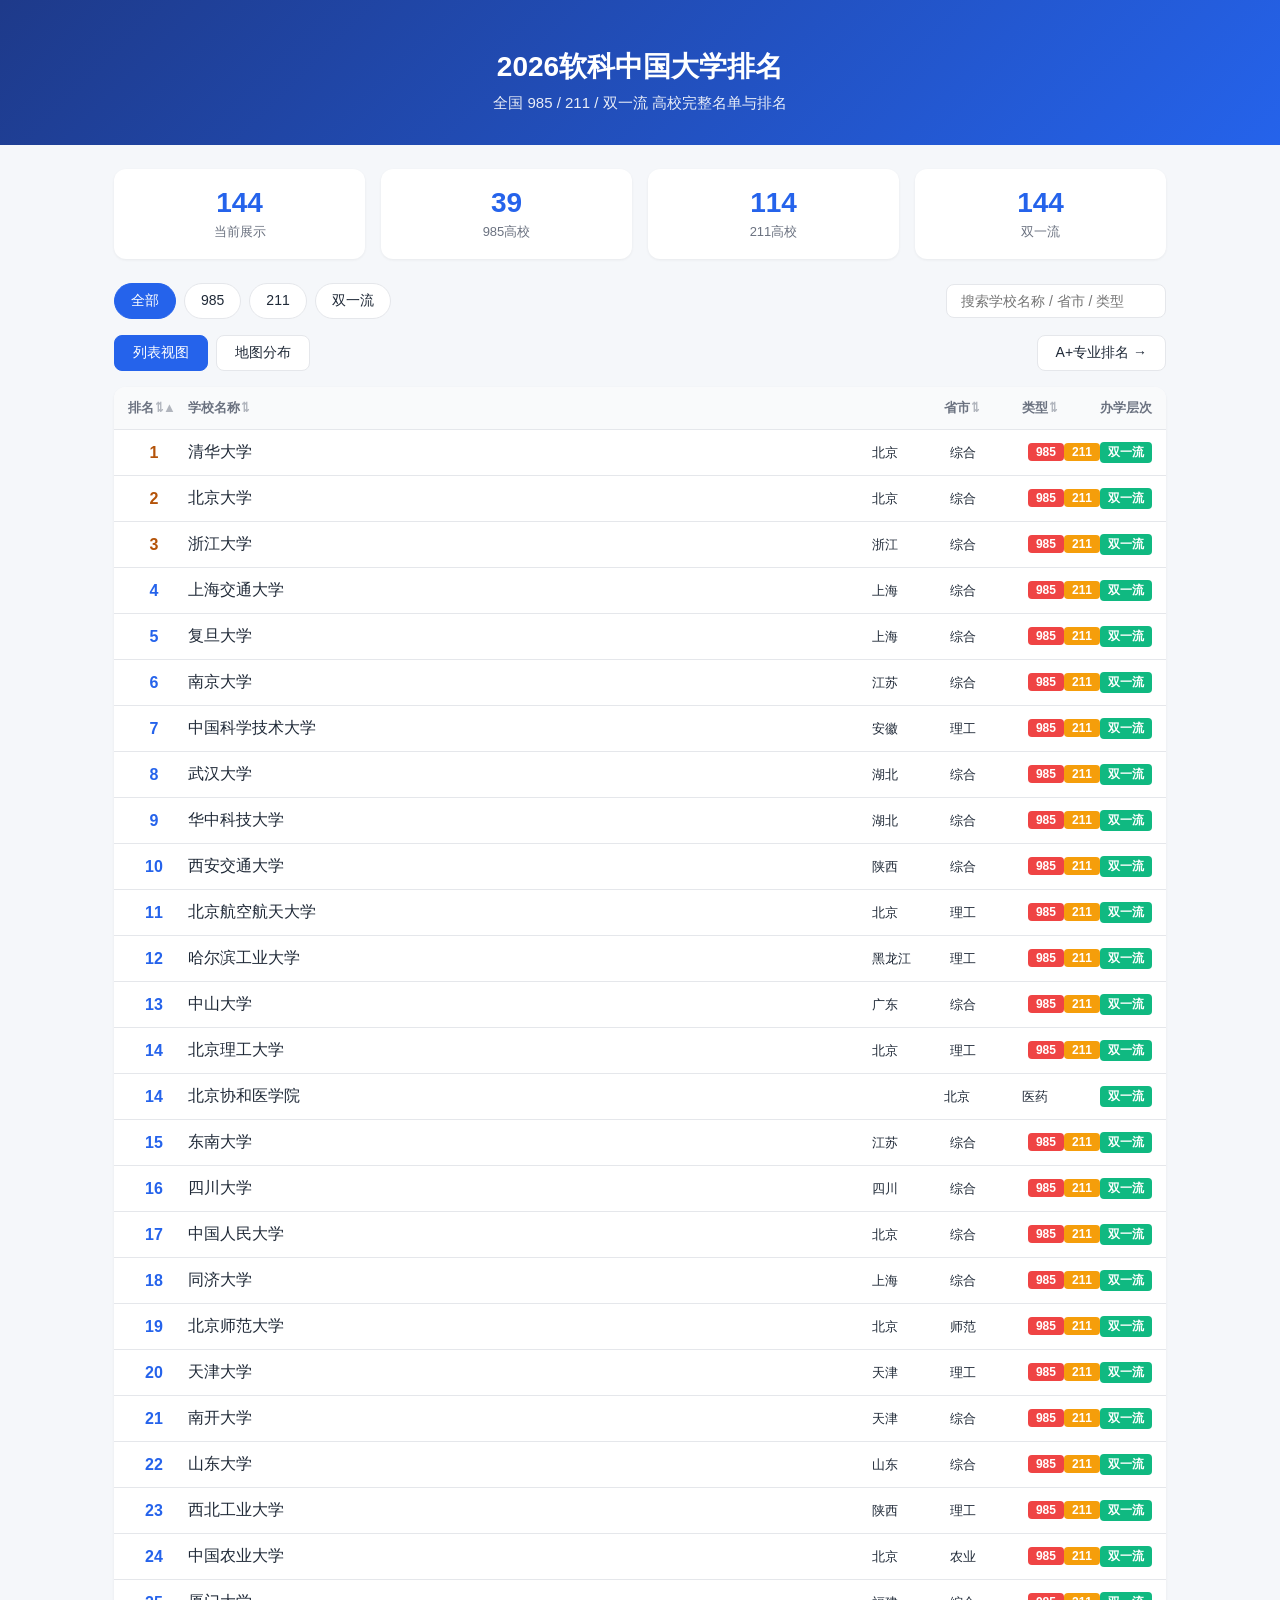
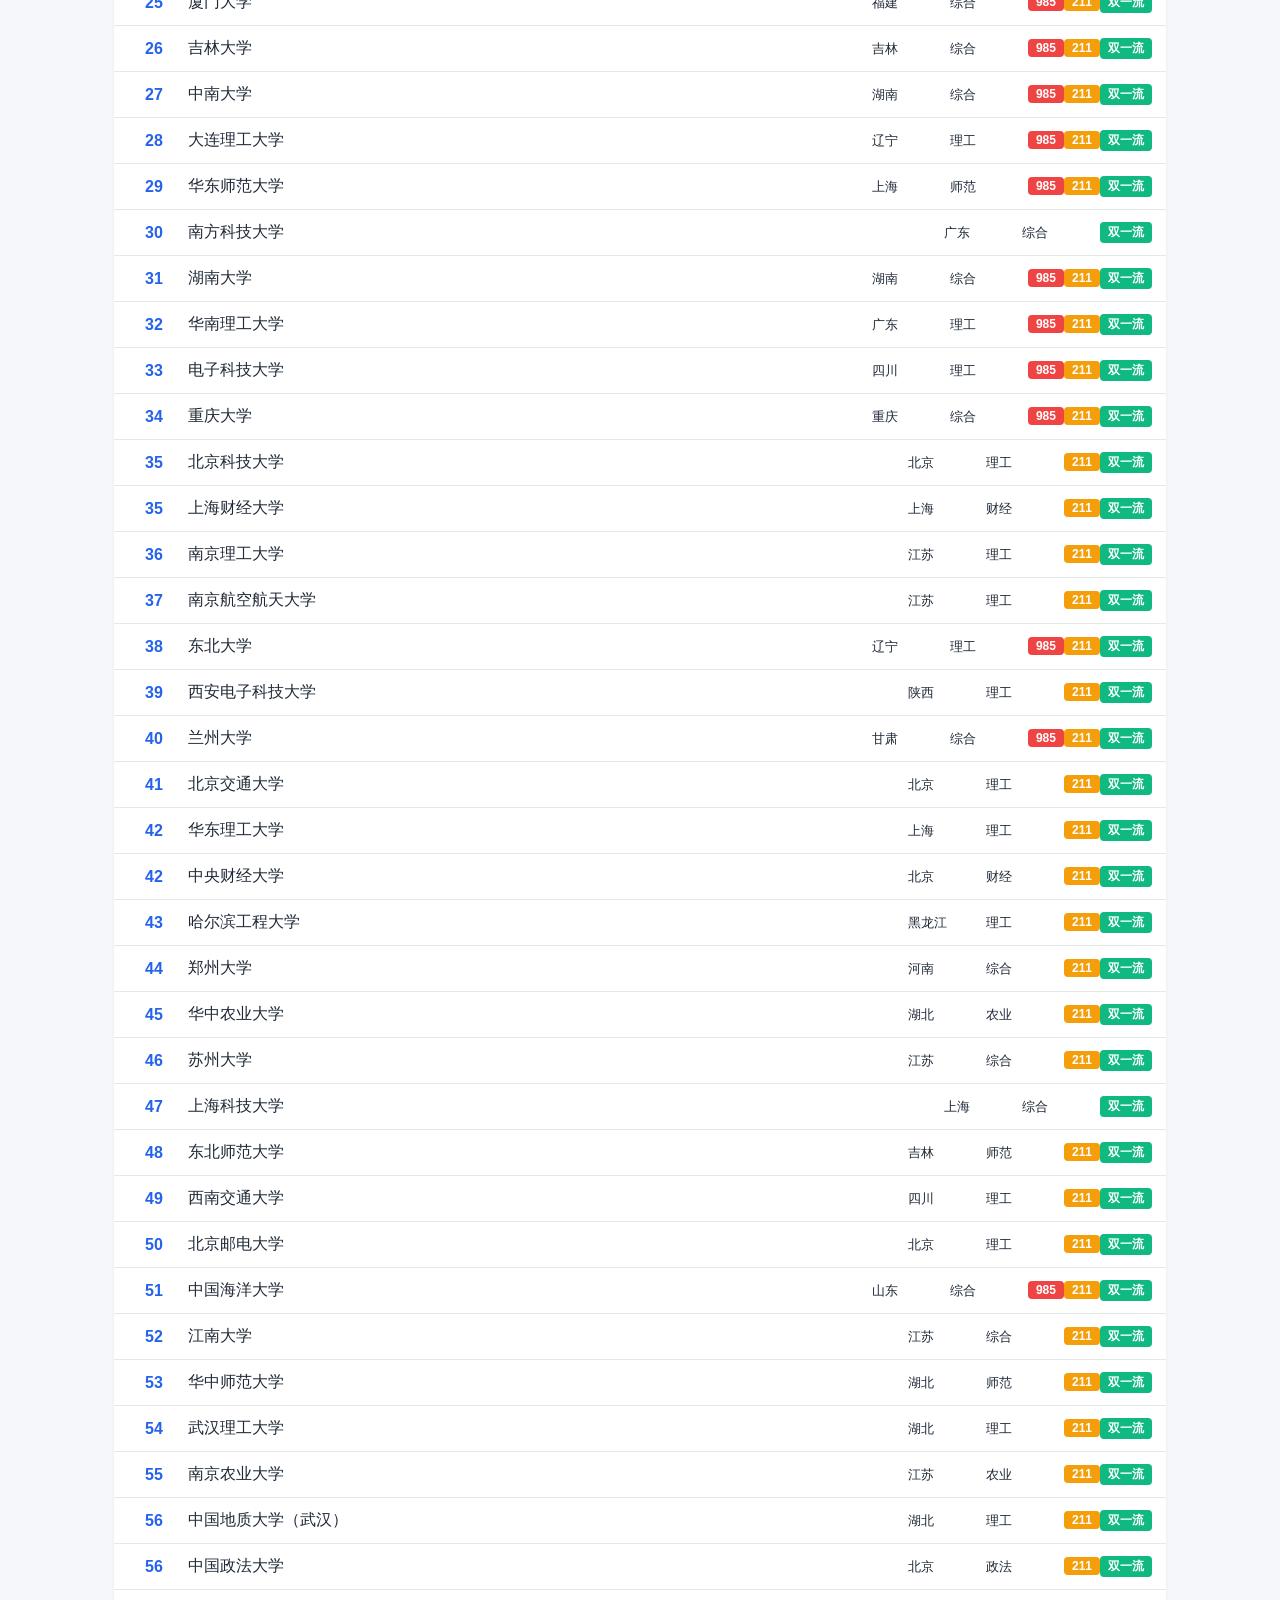
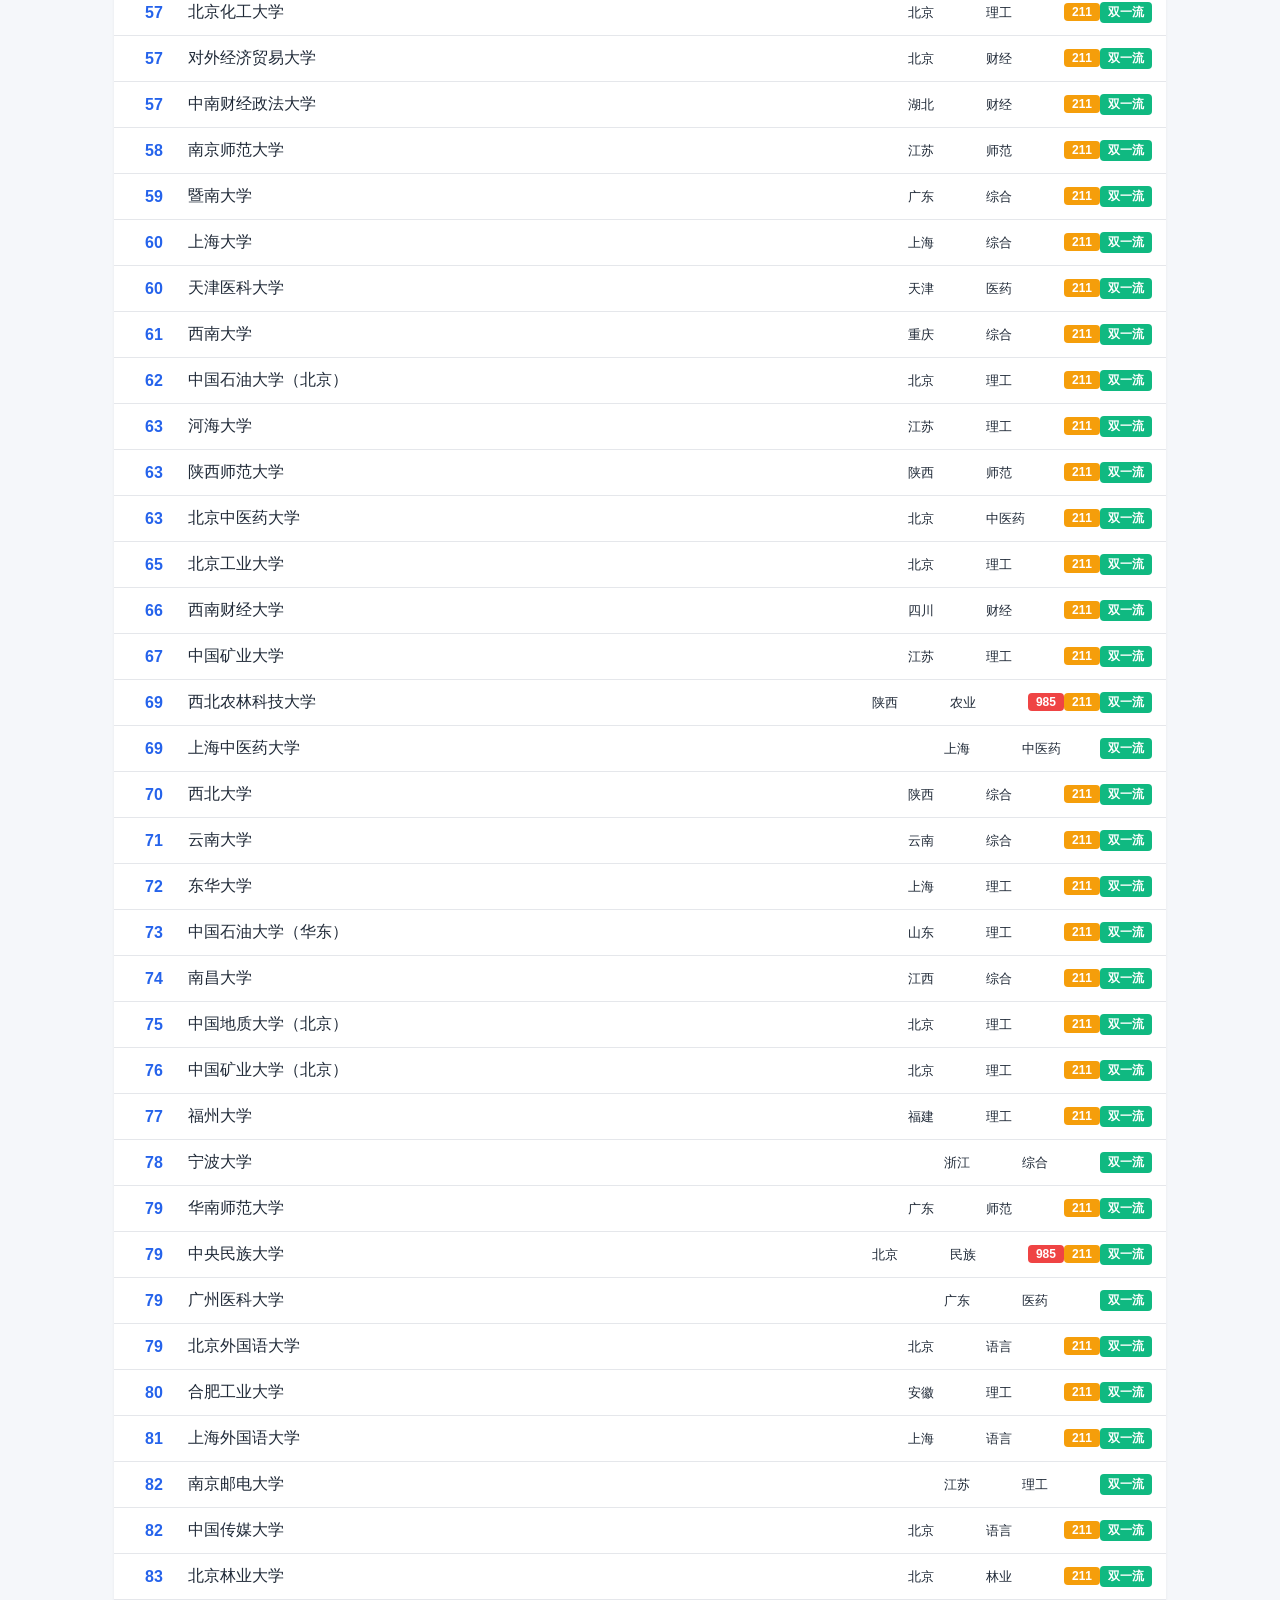
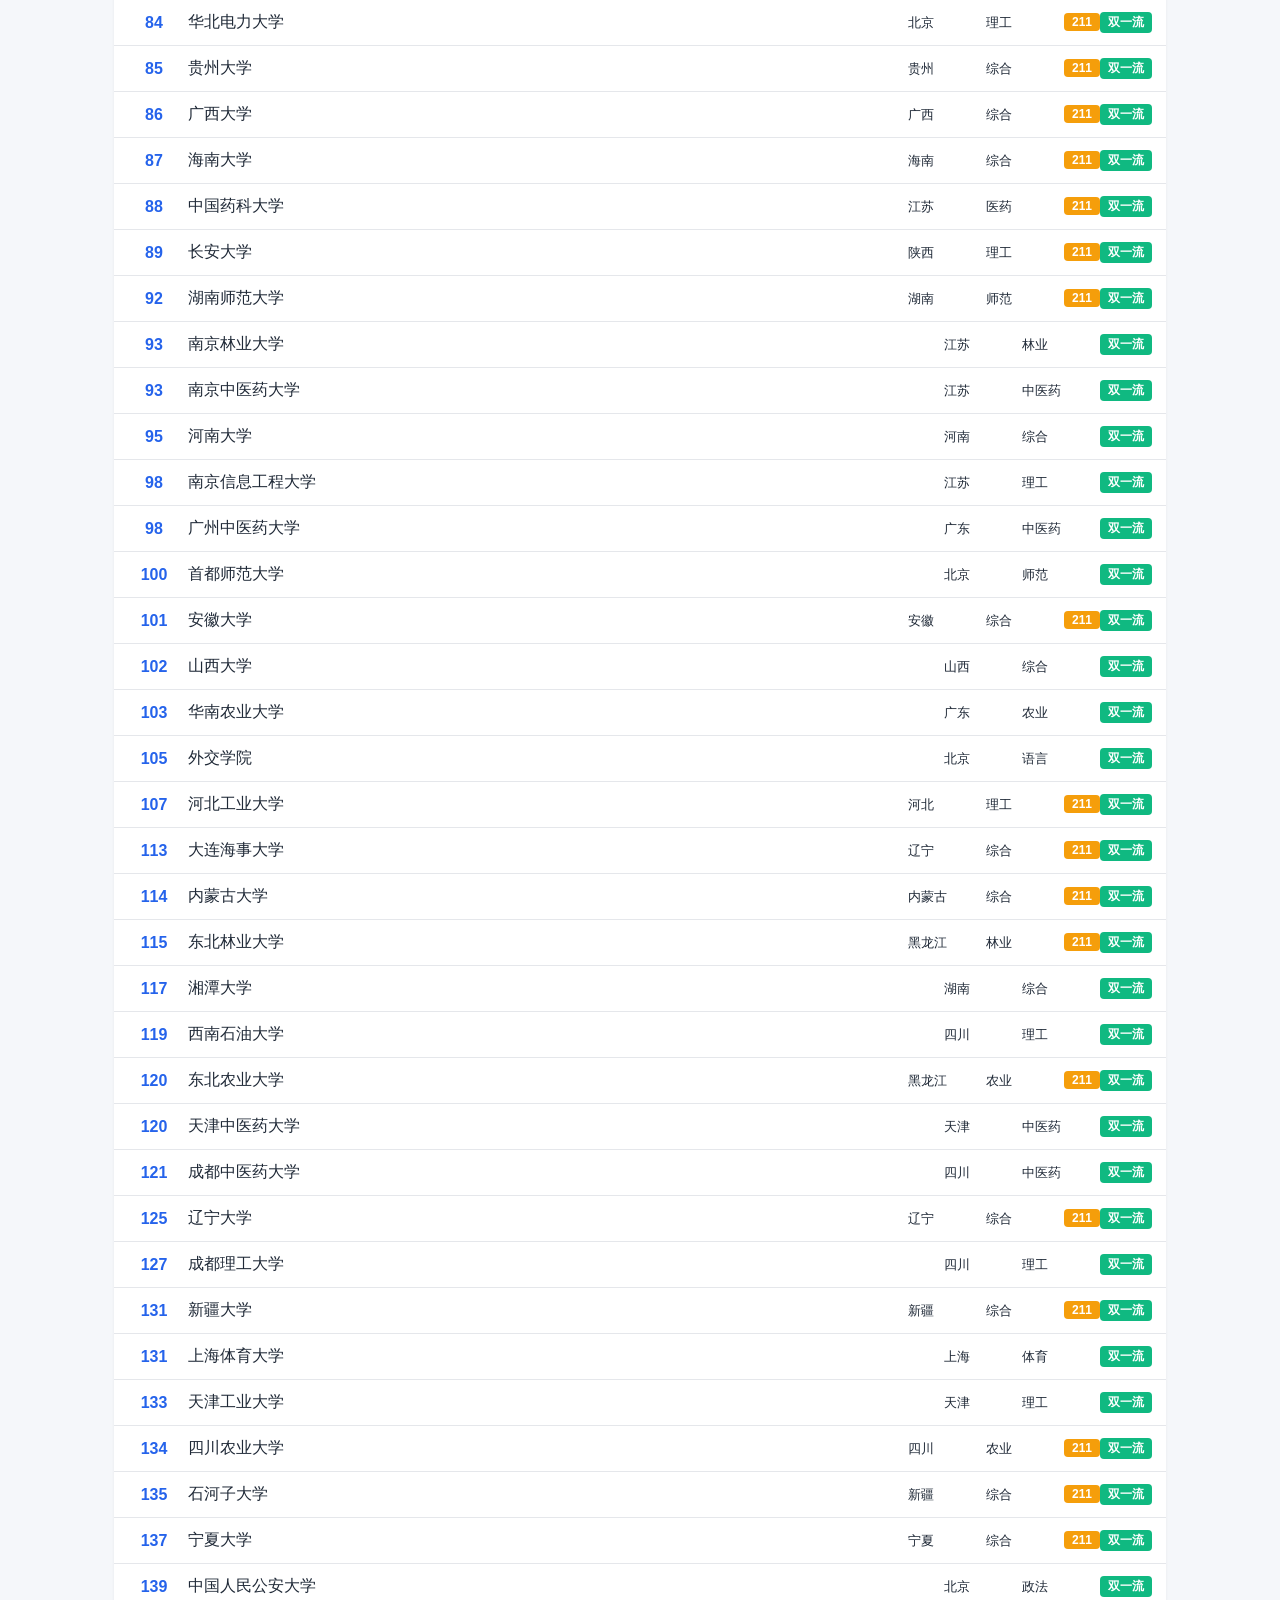
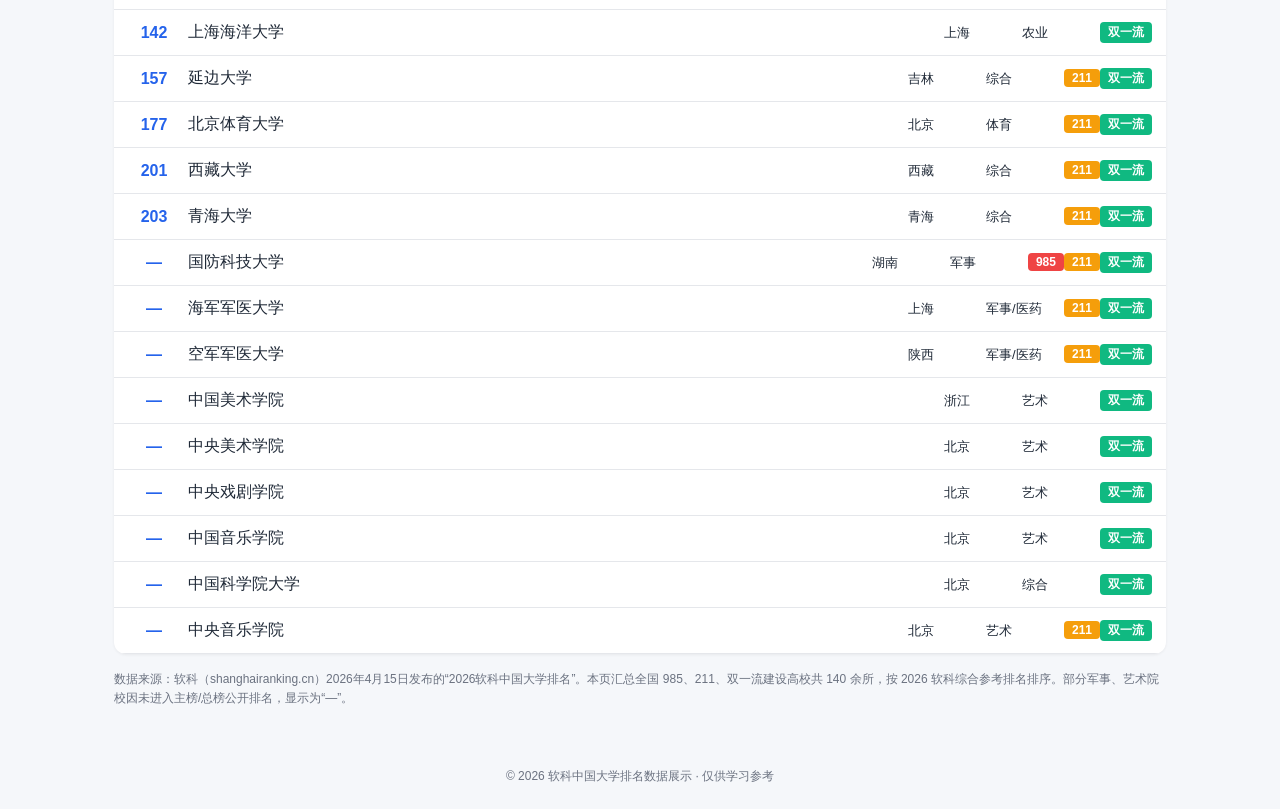
==== commit 8bb127e5: "fix: 修复多项bug，优化移动端显示体验 index.html: - 表格改为CSS Grid自适应布局，手机端自动切换为卡片式堆叠，无需横向滚动 - 地图搜索后点击省份：信息面板正确过滤搜索结果" ====
--- a/index.html
+++ b/index.html
@@ -84,18 +84,39 @@
       box-shadow: 0 1px 3px rgba(0,0,0,.06);
       overflow: hidden;
     }
-    table { width: 100%; border-collapse: collapse; font-size: 14px; }
-    th, td { padding: 12px 14px; text-align: left; border-bottom: 1px solid var(--border); }
-    th { background: #f9fafb; color: var(--muted); font-weight: 600; white-space: nowrap; cursor: pointer; }
-    th:hover { background: #f3f4f6; }
-    th .sort { margin-left: 4px; opacity: .5; }
-    th.sort-asc .sort::after { content: "▲"; opacity: 1; }
-    th.sort-desc .sort::after { content: "▼"; opacity: 1; }
-    tr:hover td { background: #f9fafb; }
-    .rank { font-weight: 700; color: var(--primary); width: 60px; }
-    .rank.top3 { color: #b45309; }
-    .name { font-weight: 500; }
-    .tags { display: flex; gap: 6px; flex-wrap: wrap; }
+    .school-list-header {
+      display: grid;
+      grid-template-columns: 52px 1fr 70px 70px auto;
+      gap: 8px;
+      padding: 12px 14px;
+      background: #f9fafb;
+      font-size: 13px;
+      color: var(--muted);
+      font-weight: 600;
+      border-bottom: 1px solid var(--border);
+      align-items: center;
+    }
+    .school-list-header .sortable { cursor: pointer; }
+    .school-list-header .sortable:hover { background: #f3f4f6; }
+    .school-list-header .sort { margin-left: 2px; opacity: .5; }
+    .school-list-header .sort-asc .sort::after { content: "▲"; opacity: 1; }
+    .school-list-header .sort-desc .sort::after { content: "▼"; opacity: 1; }
+    .school-row {
+      display: grid;
+      grid-template-columns: 52px 1fr 70px 70px auto;
+      gap: 8px;
+      padding: 12px 14px;
+      border-bottom: 1px solid var(--border);
+      align-items: center;
+      transition: background .15s;
+    }
+    .school-row:hover { background: #f9fafb; }
+    .col-rank { font-weight: 700; color: var(--primary); text-align: center; }
+    .col-rank.top3 { color: #b45309; }
+    .col-name { font-weight: 500; }
+    .col-province, .col-type { color: var(--text); font-size: 13px; }
+    .col-meta { display: none; }
+    .col-tags { display: flex; gap: 6px; flex-wrap: wrap; }
     .tag {
       display: inline-block;
       padding: 2px 8px;
@@ -107,6 +128,24 @@
     .tag-985 { background: var(--tag-985); }
     .tag-211 { background: var(--tag-211); }
     .tag-syl { background: var(--tag-syl); }
+    @media (max-width: 640px) {
+      .school-list-header { display: none; }
+      .school-row {
+        grid-template-columns: 48px 1fr;
+        column-gap: 12px;
+        row-gap: 4px;
+        padding: 14px;
+        border-bottom: 1px solid var(--border);
+        margin: 0;
+        border-radius: 0;
+      }
+      .col-rank { grid-row: 1 / 3; font-size: 20px; align-self: center; }
+      .col-name { font-size: 15px; line-height: 1.3; }
+      .col-province, .col-type { display: none; }
+      .col-meta { display: block; grid-column: 2; font-size: 12px; color: var(--muted); }
+      .col-tags { grid-column: 1 / -1; margin-top: 6px; }
+      .tag { font-size: 11px; padding: 2px 6px; }
+    }
     .note {
       margin-top: 16px;
       font-size: 12px;
@@ -120,10 +159,32 @@
       font-size: 12px;
     }
     @media (max-width: 640px) {
+      header { padding: 32px 16px 24px; }
       header h1 { font-size: 22px; }
-      th, td { padding: 10px 8px; font-size: 13px; }
-      .search { width: 100%; }
-      .controls { flex-direction: column; align-items: stretch; }
+      header p { font-size: 13px; }
+      .container { padding: 16px; }
+      .stats { grid-template-columns: repeat(2, 1fr); gap: 10px; }
+      .stat-card { padding: 14px 10px; }
+      .stat-card .num { font-size: 22px; }
+      .stat-card .label { font-size: 12px; }
+      .controls { flex-direction: column; align-items: stretch; gap: 10px; }
+      .tabs { width: 100%; }
+      .tab { flex: 1; text-align: center; padding: 8px 10px; font-size: 13px; }
+      .search { width: 100%; min-width: auto; }
+      .view-tabs { flex-wrap: wrap; }
+      .view-tab { flex: 1; text-align: center; font-size: 13px; padding: 8px 12px; }
+      .view-tab:last-child { margin-left: 0; flex-basis: 100%; }
+      .card { overflow-x: visible; }
+      .tag { font-size: 11px; padding: 2px 6px; }
+      #map-container { height: 360px; }
+      .map-header { padding: 12px 14px; }
+      .map-search { width: 100%; }
+      .map-info { padding: 14px; }
+      .map-info h3 { font-size: 16px; }
+      .map-info .info-stat { padding: 8px 12px; min-width: 70px; }
+      .map-info .info-stat .num { font-size: 18px; }
+      .map-info .school-chip { font-size: 12px; }
+      .note { font-size: 11px; }
     }
   
     .view-tabs {
@@ -142,13 +203,43 @@
     }
     .view-tab:hover { border-color: var(--primary); color: var(--primary); }
     .view-tab.active { background: var(--primary); color: #fff; border-color: var(--primary); }
-    #map-container {
-      width: 100%;
-      height: 600px;
+    .map-card {
       background: var(--card);
       border-radius: 12px;
       box-shadow: 0 1px 3px rgba(0,0,0,.06);
       display: none;
+      overflow: hidden;
+    }
+    .map-header {
+      display: flex;
+      align-items: center;
+      justify-content: space-between;
+      gap: 12px;
+      padding: 14px 18px;
+      border-bottom: 1px solid var(--border);
+      flex-wrap: wrap;
+    }
+    .map-header h3 {
+      margin: 0;
+      font-size: 16px;
+      color: var(--text);
+    }
+    .map-search {
+      width: 240px;
+      padding: 8px 12px;
+      border: 1px solid var(--border);
+      border-radius: 8px;
+      font-size: 14px;
+      outline: none;
+      transition: border-color .2s;
+    }
+    .map-search:focus { border-color: var(--primary); }
+    @media (max-width: 640px) {
+      .map-search { width: 100%; }
+    }
+    #map-container {
+      width: 100%;
+      height: 600px;
     }
     @media (max-width: 640px) {
       #map-container { height: 420px; }
@@ -233,24 +324,27 @@
     <div class="view-tabs">
       <div class="view-tab active" data-view="list">列表视图</div>
       <div class="view-tab" data-view="map">地图分布</div>
+      <a href="a-plus.html" class="view-tab" style="text-decoration:none;color:inherit;margin-left:auto;">A+专业排名 →</a>
     </div>
 
     <div class="card" id="table-card">
-      <table>
-        <thead>
-          <tr>
-            <th data-sort="rank">排名<span class="sort">⇅</span></th>
-            <th data-sort="name">学校名称<span class="sort">⇅</span></th>
-            <th data-sort="province">省市<span class="sort">⇅</span></th>
-            <th data-sort="type">类型<span class="sort">⇅</span></th>
-            <th>办学层次</th>
-          </tr>
-        </thead>
-        <tbody id="tbody"></tbody>
-      </table>
+      <div class="school-list-header" id="list-header">
+        <div class="sortable" data-sort="rank">排名<span class="sort">⇅</span></div>
+        <div class="sortable" data-sort="name">学校名称<span class="sort">⇅</span></div>
+        <div class="sortable" data-sort="province">省市<span class="sort">⇅</span></div>
+        <div class="sortable" data-sort="type">类型<span class="sort">⇅</span></div>
+        <div>办学层次</div>
+      </div>
+      <div id="school-list-body"></div>
     </div>
 
-    <div id="map-container"></div>
+    <div class="map-card" id="map-card">
+      <div class="map-header">
+        <h3>地图分布</h3>
+        <input type="text" class="map-search" id="map-search" placeholder="搜索学校 / 省份 / 类型 / 标签">
+      </div>
+      <div id="map-container"></div>
+    </div>
     <div id="map-info" class="map-info">
       <h3 id="info-title">请选择省份</h3>
       <div class="info-stats" id="info-stats"></div>
@@ -335,6 +429,7 @@
   { rank: 59, name: "暨南大学", province: "广东", type: "综合", score: null, tags: ["211", "双一流"] },
   { rank: 60, name: "上海大学", province: "上海", type: "综合", score: null, tags: ["211", "双一流"] },
   { rank: 60, name: "天津医科大学", province: "天津", type: "医药", score: null, tags: ["211", "双一流"] },
+  { rank: 61, name: "西南大学", province: "重庆", type: "综合", score: null, tags: ["211", "双一流"] },
   { rank: 62, name: "中国石油大学（北京）", province: "北京", type: "理工", score: null, tags: ["211", "双一流"] },
   { rank: 63, name: "河海大学", province: "江苏", type: "理工", score: null, tags: ["211", "双一流"] },
   { rank: 63, name: "陕西师范大学", province: "陕西", type: "师范", score: null, tags: ["211", "双一流"] },
@@ -412,13 +507,13 @@
   { rank: null, name: "中国科学院大学", province: "北京", type: "综合", score: null, tags: ["双一流"] },
   { rank: null, name: "中央音乐学院", province: "北京", type: "艺术", score: null, tags: ["211", "双一流"] },
 ];
-// Total: 143
+// Total: 144
 
     let currentFilter = 'all';
     let currentSort = { key: 'rank', dir: 'asc' };
     let searchTerm = '';
 
-    const tbody = document.getElementById('tbody');
+    const schoolListBody = document.getElementById('school-list-body');
     const searchInput = document.getElementById('search');
     const tabs = document.querySelectorAll('.tab');
 
@@ -435,7 +530,14 @@
 
     function getFiltered() {
       return universities.filter(u => {
-        const matchFilter = currentFilter === 'all' || u.tags.includes(currentFilter);
+        let matchFilter = true;
+        if (currentFilter === '985') {
+          matchFilter = u.tags.includes('985');
+        } else if (currentFilter === '211') {
+          matchFilter = u.tags.includes('211');
+        } else if (currentFilter === '双一流') {
+          matchFilter = u.tags.includes('双一流');
+        }
         const term = searchTerm.trim().toLowerCase();
         const matchSearch = !term ||
           u.name.toLowerCase().includes(term) ||
@@ -464,14 +566,15 @@
 
     function render() {
       const data = sortData(getFiltered());
-      tbody.innerHTML = data.map(u => `
-        <tr>
-          <td class="rank ${u.rank <= 3 ? 'top3' : ''}">${u.rank}</td>
-          <td class="name">${u.name}</td>
-          <td>${u.province}</td>
-          <td>${u.type}</td>
-          <td>${renderTags(u.tags)}</td>
-        </tr>
+      schoolListBody.innerHTML = data.map(u => `
+        <div class="school-row">
+          <div class="col-rank ${u.rank != null && u.rank <= 3 ? 'top3' : ''}">${u.rank != null ? u.rank : '—'}</div>
+          <div class="col-name">${u.name}</div>
+          <div class="col-province">${u.province}</div>
+          <div class="col-type">${u.type}</div>
+          <div class="col-meta">${u.province} · ${u.type}</div>
+          <div class="col-tags">${renderTags(u.tags)}</div>
+        </div>
       `).join('');
 
       document.getElementById('stat-total').textContent = data.length;
@@ -479,7 +582,7 @@
       document.getElementById('stat-211').textContent = data.filter(u => u.tags.includes('211')).length;
       document.getElementById('stat-syl').textContent = data.filter(u => u.tags.includes('双一流')).length;
 
-      document.querySelectorAll('th[data-sort]').forEach(th => {
+      document.querySelectorAll('#list-header .sortable').forEach(th => {
         th.classList.remove('sort-asc', 'sort-desc');
         if (th.dataset.sort === currentSort.key) {
           th.classList.add(currentSort.dir === 'asc' ? 'sort-asc' : 'sort-desc');
@@ -501,7 +604,7 @@
       render();
     });
 
-    document.querySelectorAll('th[data-sort]').forEach(th => {
+    document.querySelectorAll('#list-header .sortable').forEach(th => {
       th.addEventListener('click', () => {
         const key = th.dataset.sort;
         if (currentSort.key === key) {
@@ -518,9 +621,12 @@
 
     // Map visualization
     let chart = null;
+    let originalMapData = null;
     const mapContainer = document.getElementById('map-container');
+    const mapCard = document.getElementById('map-card');
     const tableCard = document.getElementById('table-card');
     const viewTabs = document.querySelectorAll('.view-tab');
+    const mapSearch = document.getElementById('map-search');
 
     const provinceNameMap = {
       "北京": "北京市", "天津": "天津市", "上海": "上海市", "重庆": "重庆市",
@@ -560,6 +666,10 @@
       const schools = universities.filter(u => u.province === shortName);
       if (!schools.length) {
         mapInfo.classList.remove('active');
+        mapInfo.style.display = 'none';
+        infoTitle.textContent = '';
+        infoStats.innerHTML = '';
+        infoSchools.innerHTML = '';
         return;
       }
       const c985 = schools.filter(u => u.tags.includes('985')).length;
@@ -582,6 +692,97 @@
       mapInfo.style.display = '';
     }
 
+    function selectProvinceOnMap(provinceName) {
+      if (!chart) return;
+      chart.dispatchAction({ type: 'mapUnSelect' });
+      chart.dispatchAction({ type: 'mapSelect', name: provinceName });
+      chart.dispatchAction({ type: 'showTip', seriesIndex: 0, name: provinceName });
+    }
+
+    function clearProvinceSelection() {
+      if (!chart) return;
+      chart.dispatchAction({ type: 'mapUnSelect' });
+      chart.dispatchAction({ type: 'hideTip' });
+    }
+
+    function getMapData(filterFn) {
+      const stats = {};
+      universities.forEach(u => {
+        if (filterFn && !filterFn(u)) return;
+        const p = provinceNameMap[u.province] || u.province;
+        if (!stats[p]) stats[p] = 0;
+        stats[p]++;
+      });
+      return Object.keys(stats).map(name => ({ name, value: stats[name] }));
+    }
+
+    function renderFilteredMapInfo(matchedSchools) {
+      if (!matchedSchools.length) {
+        mapInfo.classList.remove('active');
+        mapInfo.style.display = 'none';
+        return;
+      }
+      infoTitle.textContent = `搜索“${mapSearch.value.trim()}” · 共 ${matchedSchools.length} 所高校`;
+      infoStats.innerHTML = '';
+      const byProvince = {};
+      matchedSchools.forEach(u => {
+        const p = provinceNameMap[u.province] || u.province;
+        if (!byProvince[p]) byProvince[p] = [];
+        byProvince[p].push(u);
+      });
+      infoSchools.innerHTML = Object.entries(byProvince).map(([province, schools]) => {
+        const list = schools.map(u => {
+          let color = '#6b7280';
+          if (u.tags.includes('985')) color = '#ef4444';
+          else if (u.tags.includes('211')) color = '#f59e0b';
+          else if (u.tags.includes('双一流')) color = '#10b981';
+          const rankText = u.rank != null ? `第${u.rank}名` : '未排名';
+          return `<span class="school-chip"><span class="dot" style="background:${color}"></span>${u.name} <small style="color:var(--muted)">(${rankText})</small></span>`;
+        }).join('');
+        return `<div style="margin-bottom:14px;"><div style="font-weight:600;margin-bottom:6px;color:var(--primary)">${province}</div><div class="school-list">${list}</div></div>`;
+      }).join('');
+      mapInfo.classList.add('active');
+      mapInfo.style.display = '';
+    }
+
+    function restoreOriginalMap() {
+      if (chart && originalMapData) {
+        chart.setOption({ series: [{ data: originalMapData }] });
+      }
+      clearProvinceSelection();
+    }
+
+    function searchMapProvince(query) {
+      const q = query.trim().toLowerCase();
+      if (!q) {
+        restoreOriginalMap();
+        mapInfo.classList.remove('active');
+        mapInfo.style.display = 'none';
+        infoTitle.textContent = '';
+        infoStats.innerHTML = '';
+        infoSchools.innerHTML = '';
+        return;
+      }
+      const matched = universities.filter(u =>
+        u.name.toLowerCase().includes(q) ||
+        u.province.toLowerCase().includes(q) ||
+        u.type.toLowerCase().includes(q) ||
+        u.tags.some(t => t.toLowerCase().includes(q))
+      );
+      if (!matched.length) {
+        restoreOriginalMap();
+        mapInfo.classList.remove('active');
+        mapInfo.style.display = 'none';
+        return;
+      }
+      const filteredData = getMapData(u => matched.includes(u));
+      if (chart) {
+        clearProvinceSelection();
+        chart.setOption({ series: [{ data: filteredData }] });
+      }
+      renderFilteredMapInfo(matched);
+    }
+
     function initMap() {
       if (chart) return;
       chart = echarts.init(mapContainer);
@@ -594,13 +795,36 @@
             value: stats[name].total,
             ...stats[name]
           }));
+          originalMapData = data;
 
           chart.on('click', function(params) {
             if (params.componentType === 'series') {
-              renderMapInfo(params.name);
+              const searchQuery = mapSearch.value.trim().toLowerCase();
+              if (searchQuery) {
+                // 搜索状态下点击省份：显示该省份中匹配搜索的学校
+                const reverseMap = {};
+                Object.keys(provinceNameMap).forEach(k => reverseMap[provinceNameMap[k]] = k);
+                const shortName = reverseMap[params.name] || params.name;
+                const matched = universities.filter(u =>
+                  u.province === shortName && (
+                    u.name.toLowerCase().includes(searchQuery) ||
+                    u.province.toLowerCase().includes(searchQuery) ||
+                    u.type.toLowerCase().includes(searchQuery) ||
+                    u.tags.some(t => t.toLowerCase().includes(searchQuery))
+                  )
+                );
+                if (matched.length) {
+                  selectProvinceOnMap(params.name);
+                  renderFilteredMapInfo(matched);
+                }
+              } else {
+                selectProvinceOnMap(params.name);
+                renderMapInfo(params.name);
+              }
             }
           });
 
+          const mapLabelFontSize = mapContainer.clientWidth < 500 ? 8 : mapContainer.clientWidth < 800 ? 10 : 11;
           const option = {
             tooltip: { show: false },
             visualMap: {
@@ -616,8 +840,9 @@
               name: '高校数量',
               type: 'map',
               map: 'china',
-              roam: true,
-              label: { show: true, fontSize: 11 },
+              roam: false,
+              label: { show: true, fontSize: mapLabelFontSize },
+              labelLayout: { hideOverlap: true },
               emphasis: {
                 label: { show: true },
                 itemStyle: { areaColor: '#f59e0b' }
@@ -635,27 +860,39 @@
 
     viewTabs.forEach(tab => {
       tab.addEventListener('click', () => {
+        const view = tab.dataset.view;
+        // 跳过 A+专业排名 跳转链接
+        if (!view) return;
         viewTabs.forEach(t => t.classList.remove('active'));
         tab.classList.add('active');
-        if (tab.dataset.view === 'map') {
+        if (view === 'map') {
           tableCard.style.display = 'none';
-          mapContainer.style.display = 'block';
+          mapCard.style.display = 'block';
           initMap();
           if (chart) chart.resize();
         } else {
           tableCard.style.display = 'block';
-          mapContainer.style.display = 'none';
+          mapCard.style.display = 'none';
           mapInfo.classList.remove('active');
           mapInfo.style.display = 'none';
           infoTitle.textContent = '';
           infoStats.innerHTML = '';
           infoSchools.innerHTML = '';
+          mapSearch.value = '';
+          restoreOriginalMap();
         }
       });
     });
 
+    mapSearch.addEventListener('input', e => {
+      searchMapProvince(e.target.value);
+    });
+
     window.addEventListener('resize', () => {
-      if (chart) chart.resize();
+      if (!chart) return;
+      const newFontSize = mapContainer.clientWidth < 500 ? 8 : mapContainer.clientWidth < 800 ? 10 : 11;
+      chart.setOption({ series: [{ label: { fontSize: newFontSize }, labelLayout: { hideOverlap: true } }] });
+      chart.resize();
     });
 
   </script>
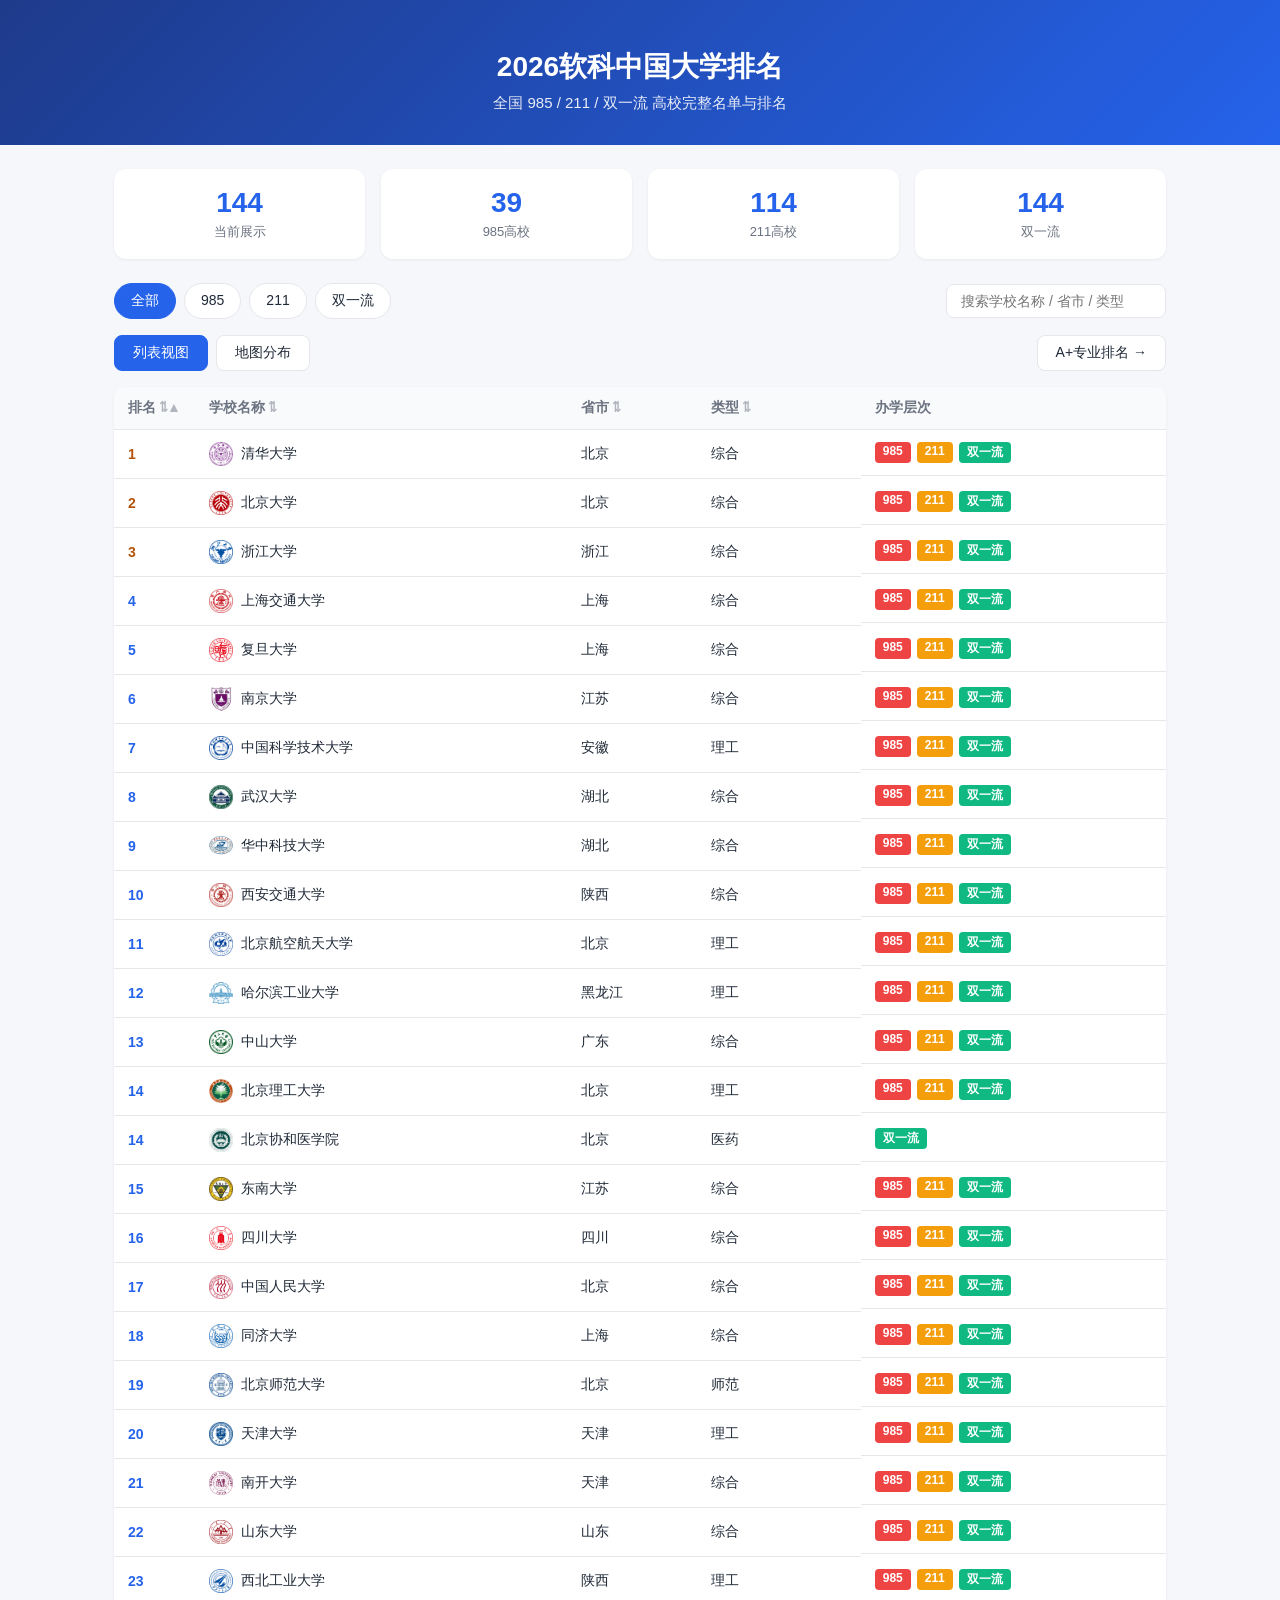
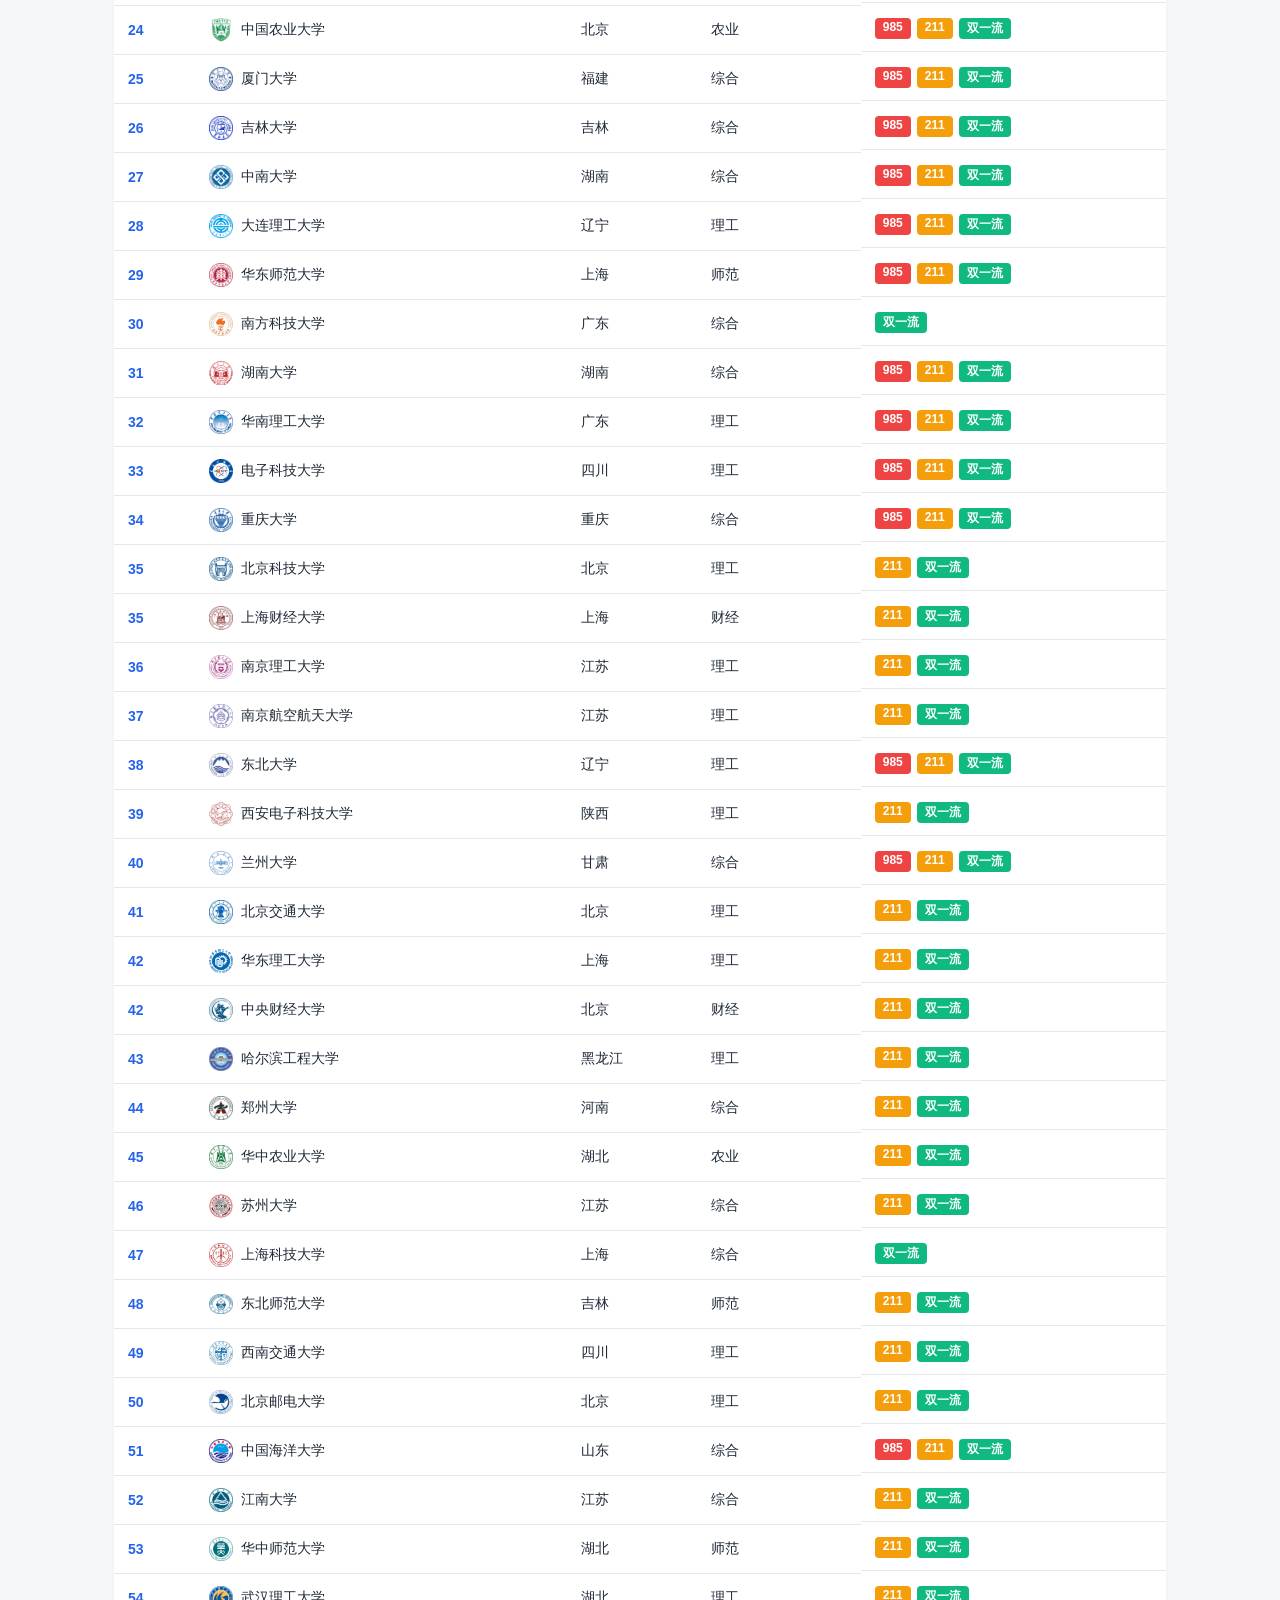
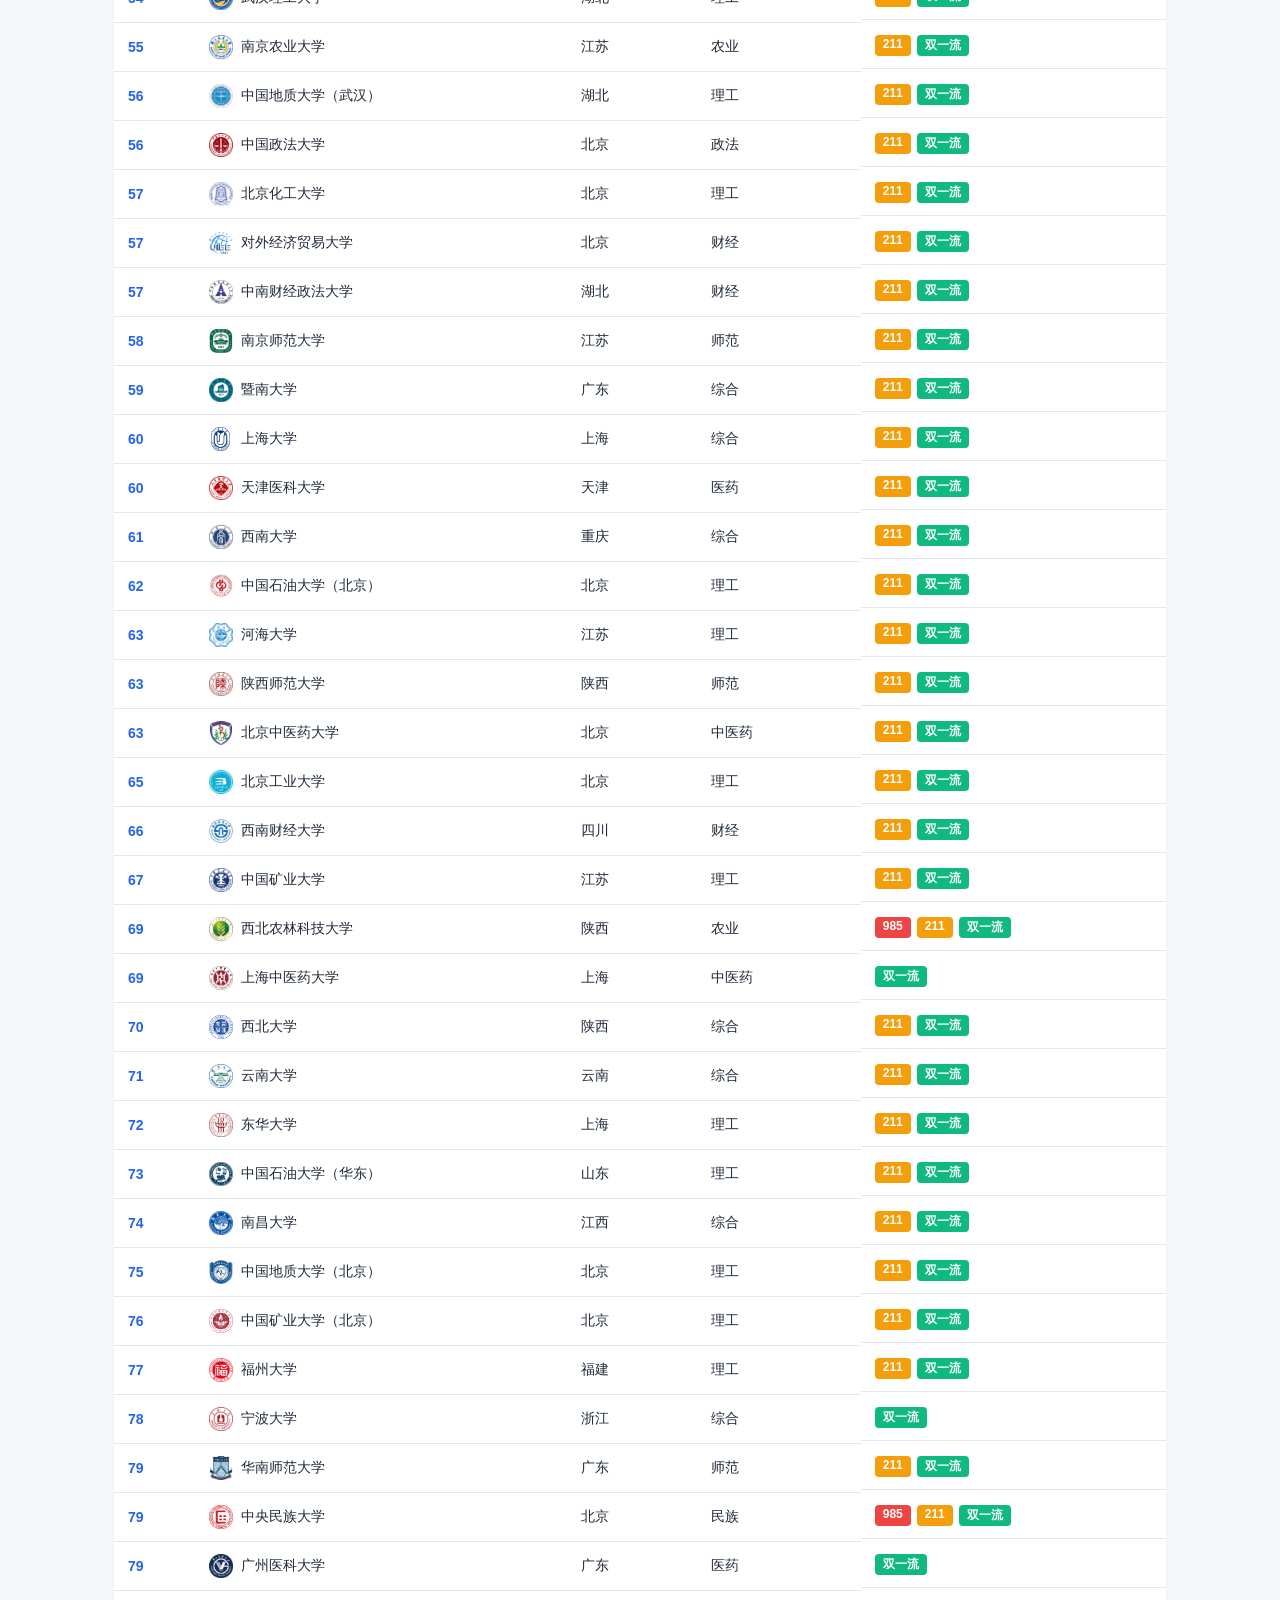
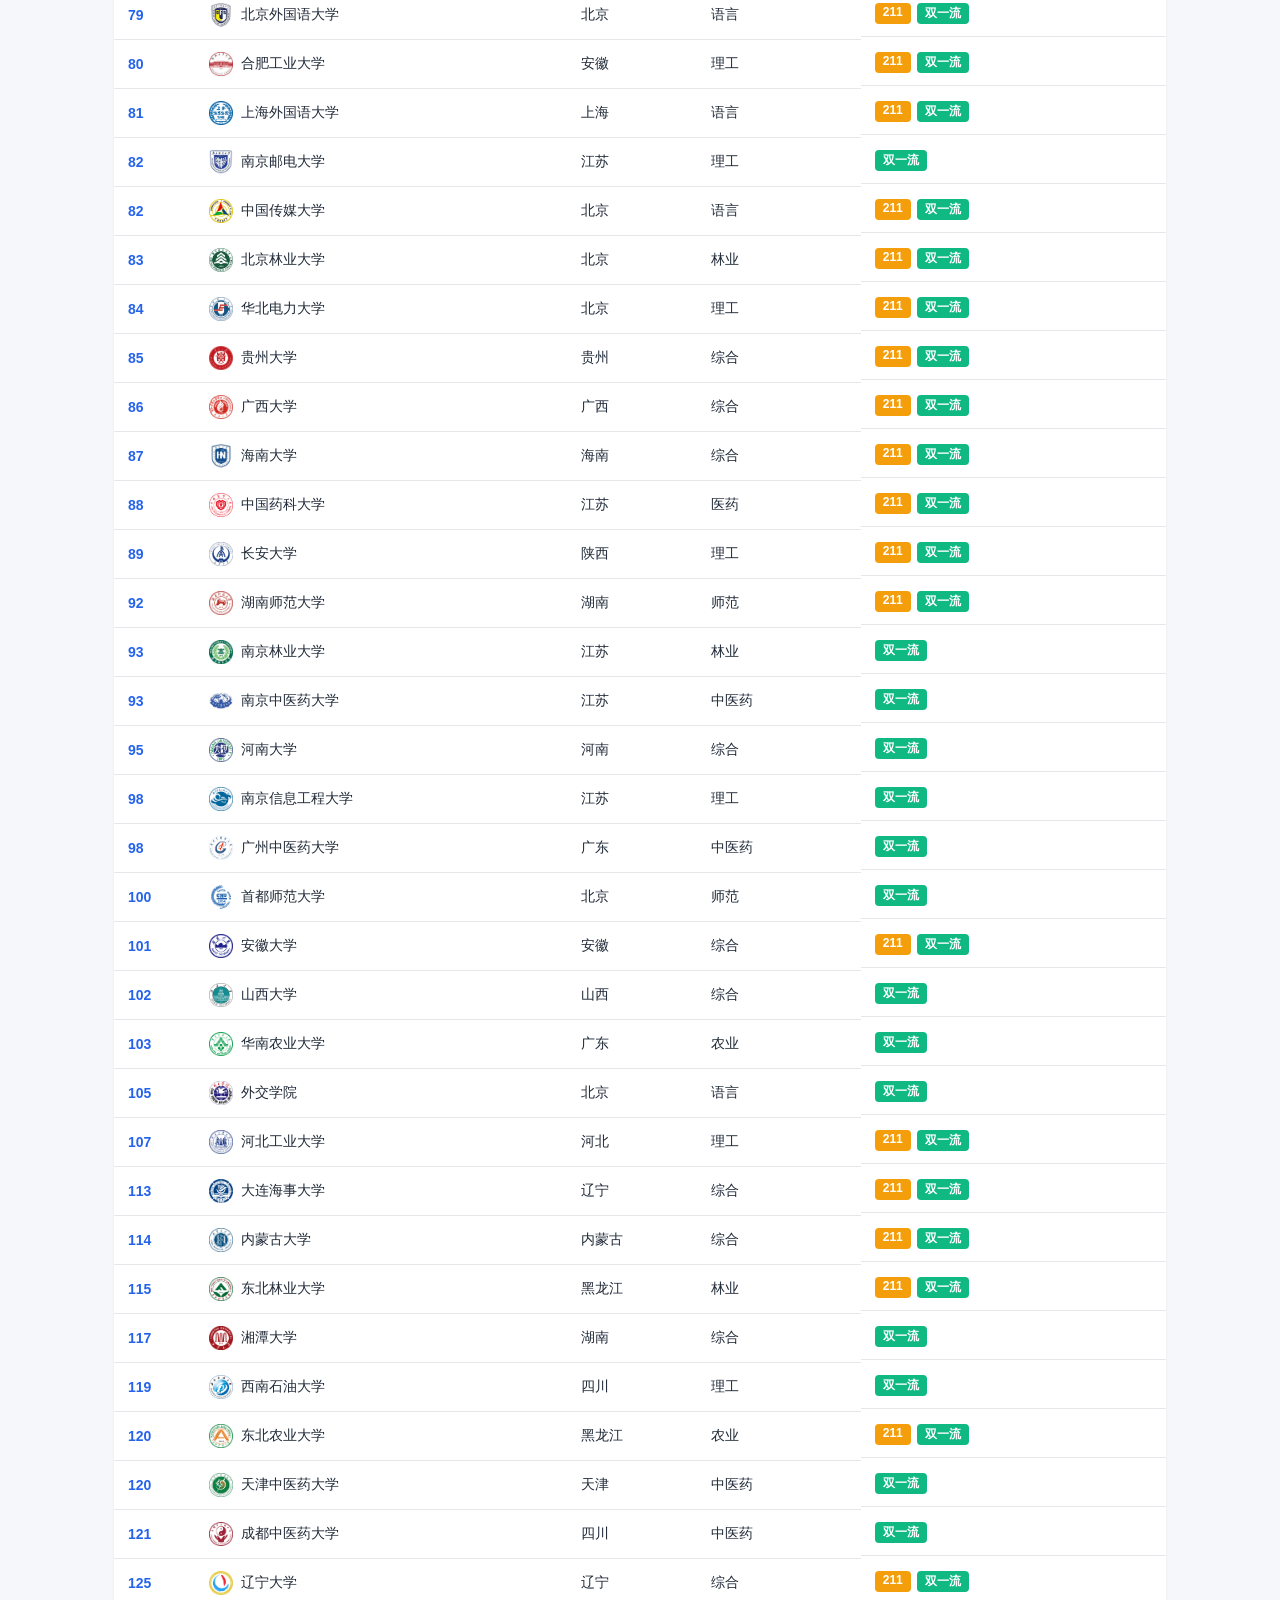
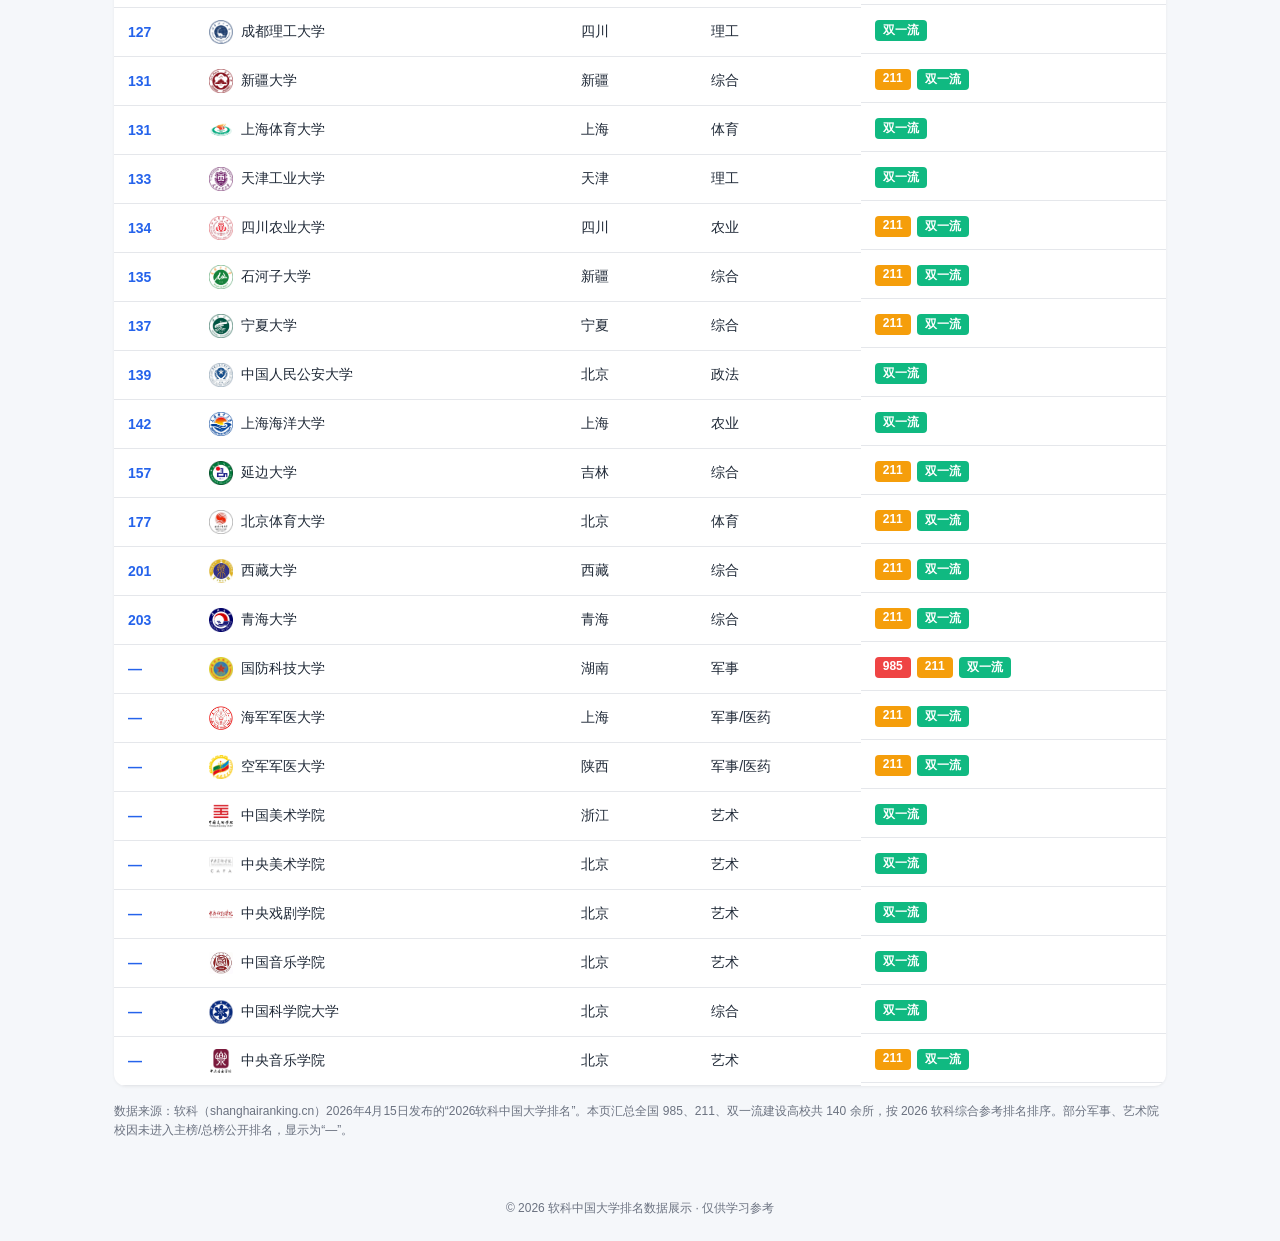
==== commit 99dbfc3e: "Merge pull request #3 from wuhuangwan-shui/main feat：集成彩色校徽、优化移动端ui、修复多项bug" ====
--- a/index.html
+++ b/index.html
@@ -4,6 +4,7 @@
   <meta charset="UTF-8">
   <meta name="viewport" content="width=device-width, initial-scale=1.0">
   <title>2026软科中国大学排名 · 985 / 211 / 双一流</title>
+  <link rel="stylesheet" href="fonts/fcicon.css">
   <style>
     :root {
       --bg: #f5f7fa;
@@ -84,39 +85,20 @@
       box-shadow: 0 1px 3px rgba(0,0,0,.06);
       overflow: hidden;
     }
-    .school-list-header {
-      display: grid;
-      grid-template-columns: 52px 1fr 70px 70px auto;
-      gap: 8px;
-      padding: 12px 14px;
-      background: #f9fafb;
-      font-size: 13px;
-      color: var(--muted);
-      font-weight: 600;
-      border-bottom: 1px solid var(--border);
-      align-items: center;
-    }
-    .school-list-header .sortable { cursor: pointer; }
-    .school-list-header .sortable:hover { background: #f3f4f6; }
-    .school-list-header .sort { margin-left: 2px; opacity: .5; }
-    .school-list-header .sort-asc .sort::after { content: "▲"; opacity: 1; }
-    .school-list-header .sort-desc .sort::after { content: "▼"; opacity: 1; }
-    .school-row {
-      display: grid;
-      grid-template-columns: 52px 1fr 70px 70px auto;
-      gap: 8px;
-      padding: 12px 14px;
-      border-bottom: 1px solid var(--border);
-      align-items: center;
-      transition: background .15s;
-    }
-    .school-row:hover { background: #f9fafb; }
-    .col-rank { font-weight: 700; color: var(--primary); text-align: center; }
-    .col-rank.top3 { color: #b45309; }
-    .col-name { font-weight: 500; }
-    .col-province, .col-type { color: var(--text); font-size: 13px; }
-    .col-meta { display: none; }
-    .col-tags { display: flex; gap: 6px; flex-wrap: wrap; }
+    table { width: 100%; border-collapse: collapse; font-size: 14px; }
+    th, td { padding: 12px 14px; text-align: left; border-bottom: 1px solid var(--border); }
+    th { background: #f9fafb; color: var(--muted); font-weight: 600; white-space: nowrap; cursor: pointer; }
+    th:hover { background: #f3f4f6; }
+    th .sort { margin-left: 4px; opacity: .5; }
+    th.sort-asc .sort::after { content: "▲"; opacity: 1; }
+    th.sort-desc .sort::after { content: "▼"; opacity: 1; }
+    tr:hover td { background: #f9fafb; }
+    .rank { font-weight: 700; color: var(--primary); width: 60px; }
+    .rank.top3 { color: #b45309; }
+    .name { font-weight: 500; }
+    .school-icon { width: 24px; height: 24px; margin-right: 8px; vertical-align: middle; object-fit: contain; background: #fff; border-radius: 4px; }
+    i.school-icon { width: auto; height: auto; font-size: 22px; }
+    .tags { display: flex; gap: 6px; flex-wrap: wrap; }
     .tag {
       display: inline-block;
       padding: 2px 8px;
@@ -129,21 +111,40 @@
     .tag-211 { background: var(--tag-211); }
     .tag-syl { background: var(--tag-syl); }
     @media (max-width: 640px) {
-      .school-list-header { display: none; }
-      .school-row {
-        grid-template-columns: 48px 1fr;
-        column-gap: 12px;
-        row-gap: 4px;
-        padding: 14px;
+      thead { display: none; }
+      table, tbody { display: block; }
+      tr {
+        display: block;
+        position: relative;
+        padding: 14px 14px 14px 62px;
         border-bottom: 1px solid var(--border);
-        margin: 0;
-        border-radius: 0;
       }
-      .col-rank { grid-row: 1 / 3; font-size: 20px; align-self: center; }
-      .col-name { font-size: 15px; line-height: 1.3; }
-      .col-province, .col-type { display: none; }
-      .col-meta { display: block; grid-column: 2; font-size: 12px; color: var(--muted); }
-      .col-tags { grid-column: 1 / -1; margin-top: 6px; }
+      tr:last-child { border-bottom: none; }
+      td { display: block; padding: 0; border: none; }
+      td.rank {
+        position: absolute;
+        left: 14px;
+        top: 50%;
+        transform: translateY(-50%);
+        font-size: 20px;
+        font-weight: 700;
+        width: auto;
+      }
+      td.rank.top3 { color: #b45309; }
+      td.name { font-size: 15px; font-weight: 500; text-align: right; margin-bottom: 2px; }
+      td.name .school-icon {
+        position: absolute;
+        bottom: 10px;
+        right: 12px;
+        width: 48px;
+        height: 48px;
+        pointer-events: none;
+      }
+      .school-icon { width: 28px; height: 28px; margin-right: 4px; }
+      i.school-icon { width: auto; height: auto; font-size: 24px; }
+      td.province, td.type { display: inline; font-size: 12px; color: var(--muted); }
+      td.province::after { content: " · "; }
+      td.tags { margin-top: 6px; }
       .tag { font-size: 11px; padding: 2px 6px; }
     }
     .note {
@@ -174,7 +175,7 @@
       .view-tabs { flex-wrap: wrap; }
       .view-tab { flex: 1; text-align: center; font-size: 13px; padding: 8px 12px; }
       .view-tab:last-child { margin-left: 0; flex-basis: 100%; }
-      .card { overflow-x: visible; }
+      .card { overflow-x: auto; }
       .tag { font-size: 11px; padding: 2px 6px; }
       #map-container { height: 360px; }
       .map-header { padding: 12px 14px; }
@@ -328,14 +329,18 @@
     </div>
 
     <div class="card" id="table-card">
-      <div class="school-list-header" id="list-header">
-        <div class="sortable" data-sort="rank">排名<span class="sort">⇅</span></div>
-        <div class="sortable" data-sort="name">学校名称<span class="sort">⇅</span></div>
-        <div class="sortable" data-sort="province">省市<span class="sort">⇅</span></div>
-        <div class="sortable" data-sort="type">类型<span class="sort">⇅</span></div>
-        <div>办学层次</div>
-      </div>
-      <div id="school-list-body"></div>
+      <table>
+        <thead>
+          <tr>
+            <th data-sort="rank">排名<span class="sort">⇅</span></th>
+            <th data-sort="name">学校名称<span class="sort">⇅</span></th>
+            <th data-sort="province">省市<span class="sort">⇅</span></th>
+            <th data-sort="type">类型<span class="sort">⇅</span></th>
+            <th>办学层次</th>
+          </tr>
+        </thead>
+        <tbody id="tbody"></tbody>
+      </table>
     </div>
 
     <div class="map-card" id="map-card">
@@ -513,7 +518,12 @@
     let currentSort = { key: 'rank', dir: 'asc' };
     let searchTerm = '';
 
-    const schoolListBody = document.getElementById('school-list-body');
+    const tbody = document.getElementById('tbody');
+
+    // 校徽：优先本地PNG，兜底字体图标
+    const LOGO_DIR = 'logos/';
+    const schoolLogoMap = {};
+    const schoolIconMap = {};
     const searchInput = document.getElementById('search');
     const tabs = document.querySelectorAll('.tab');
 
@@ -566,23 +576,26 @@
 
     function render() {
       const data = sortData(getFiltered());
-      schoolListBody.innerHTML = data.map(u => `
-        <div class="school-row">
-          <div class="col-rank ${u.rank != null && u.rank <= 3 ? 'top3' : ''}">${u.rank != null ? u.rank : '—'}</div>
-          <div class="col-name">${u.name}</div>
-          <div class="col-province">${u.province}</div>
-          <div class="col-type">${u.type}</div>
-          <div class="col-meta">${u.province} · ${u.type}</div>
-          <div class="col-tags">${renderTags(u.tags)}</div>
-        </div>
-      `).join('');
+      tbody.innerHTML = data.map(u => {
+        // 本地PNG优先，不存在则用字体图标兜底
+        const logoPath = LOGO_DIR + u.name + '.png';
+        const iconHtml = `<img src="${logoPath}" class="school-icon" alt="" loading="lazy" onerror="this.style.display='none'">`;
+        return `
+        <tr>
+          <td class="rank ${u.rank != null && u.rank <= 3 ? 'top3' : ''}">${u.rank != null ? u.rank : '—'}</td>
+          <td class="name">${iconHtml}${u.name}</td>
+          <td class="province">${u.province}</td>
+          <td class="type">${u.type}</td>
+          <td class="tags">${renderTags(u.tags)}</td>
+        </tr>
+      `}).join('');
 
       document.getElementById('stat-total').textContent = data.length;
       document.getElementById('stat-985').textContent = data.filter(u => u.tags.includes('985')).length;
       document.getElementById('stat-211').textContent = data.filter(u => u.tags.includes('211')).length;
       document.getElementById('stat-syl').textContent = data.filter(u => u.tags.includes('双一流')).length;
 
-      document.querySelectorAll('#list-header .sortable').forEach(th => {
+      document.querySelectorAll('th[data-sort]').forEach(th => {
         th.classList.remove('sort-asc', 'sort-desc');
         if (th.dataset.sort === currentSort.key) {
           th.classList.add(currentSort.dir === 'asc' ? 'sort-asc' : 'sort-desc');
@@ -604,7 +617,7 @@
       render();
     });
 
-    document.querySelectorAll('#list-header .sortable').forEach(th => {
+    document.querySelectorAll('th[data-sort]').forEach(th => {
       th.addEventListener('click', () => {
         const key = th.dataset.sort;
         if (currentSort.key === key) {
@@ -777,8 +790,9 @@
       }
       const filteredData = getMapData(u => matched.includes(u));
       if (chart) {
-        clearProvinceSelection();
         chart.setOption({ series: [{ data: filteredData }] });
+        chart.dispatchAction({ type: 'mapUnSelect' });
+        chart.dispatchAction({ type: 'hideTip' });
       }
       renderFilteredMapInfo(matched);
     }
--- a/fonts/fcicon.css
+++ b/fonts/fcicon.css
@@ -0,0 +1,1758 @@
+/**
+ * 全国高校校徽图标字体库
+ * by 封尘 https://lovefc.cn
+ * http://xiaohui.lovefc.cn
+ * time 2020/05/19 00:22
+ * uptime 2025/03/05 01:25
+ */
+@font-face {
+	font-family: 'fc-icon';
+	src: url(xiaohui.woff2?v=20230322) format("woff2"), url(xiaohui.woff?v=20230322) format("woff");
+	font-weight: normal;
+	font-style: normal;
+}
+
+[class^="fc-icon"],
+[class*="fc-icon-"] {
+	font-family: 'fc-icon' !important;
+	speak: none;
+	font-style: normal;
+	font-weight: normal;
+	font-variant: normal;
+	text-transform: none;
+	line-height: 1;
+	-webkit-font-smoothing: antialiased;
+	-moz-osx-font-smoothing: grayscale;
+	text-rendering: optimizeLegibility;
+}
+
+/** 字体大小 **/
+
+/** 小 **/
+.fc-icon-xiao {
+	font-size: 30px !important;
+}
+
+/** 中 **/
+.fc-icon-zhong {
+	font-size: 60px !important;
+}
+
+/** 大 **/
+.fc-icon-da {
+	font-size: 90px !important;
+}
+
+/** 中大 **/
+.fc-icon-zhongda {
+	font-size: 120px !important;
+}
+
+/** 特大 **/
+.fc-icon-teda {
+	font-size: 150px !important;
+}
+
+/** 校徽 **/
+
+
+/**
+南昌大学 = ncu
+景德镇陶瓷大学 = jci
+南京大学 = nju
+清华大学 = tsinghua
+北京大学 = pku
+**/
+.fc-icon-ncu:before {
+	content: "\e001";
+}
+
+.fc-icon-jci:before {
+	content: "\e002";
+}
+
+.fc-icon-nju:before {
+	content: "\e003";
+}
+
+.fc-icon-tsinghua:before {
+	content: "\e004";
+}
+
+.fc-icon-pku:before {
+	content: "\e005";
+}
+
+/*
+安徽大学 = ahu
+厦门大学 = xmu
+江苏大学 = ujs
+浙江大学 = zju
+四川大学 = scu
+**/
+.fc-icon-ahu:before {
+	content: "\e006";
+}
+
+.fc-icon-xmu:before {
+	content: "\e007";
+}
+
+.fc-icon-ujs:before {
+	content: "\e008";
+}
+
+.fc-icon-zju:before {
+	content: "\e009";
+}
+
+.fc-icon-scu:before {
+	content: "\e00a";
+}
+
+/**
+河南大学 = henu
+河北大学 = hbu
+东北大学 = neu
+上海大学 = shu
+重庆大学 = cqu
+*/
+.fc-icon-henu:before {
+	content: "\e00b";
+}
+
+.fc-icon-hbu:before {
+	content: "\e00c";
+}
+
+.fc-icon-neu:before {
+	content: "\e00d";
+}
+
+.fc-icon-shu:before {
+	content: "\e00e";
+}
+
+.fc-icon-cqu:before {
+	content: "\e00f";
+}
+
+/*
+成都大学 = cdu
+湖北大学= hubu
+山东大学 = sdu
+山西大学 = sxu
+中山大学 = sysu
+*/
+.fc-icon-cdu:before {
+	content: "\e010";
+}
+
+.fc-icon-hubu:before {
+	content: "\e011";
+}
+
+.fc-icon-sdu:before {
+	content: "\e012";
+}
+
+.fc-icon-sxu:before {
+	content: "\e013";
+}
+
+.fc-icon-sysu:before {
+	content: "\e014";
+}
+
+/*
+天津大学 = tju
+云南大学 = ynu
+湖南大学 = hnu
+青海大学 = qhu
+贵州大学 = gzu
+*/
+.fc-icon-tju:before {
+	content: "\e015";
+}
+
+.fc-icon-ynu:before {
+	content: "\e016";
+}
+
+.fc-icon-hnu:before {
+	content: "\e017";
+}
+
+.fc-icon-qhu:before {
+	content: "\e018";
+}
+
+.fc-icon-gzu:before {
+	content: "\e019";
+}
+
+/*
+西藏大学 = utibet
+兰州大学 = lzu
+内蒙古大学 = imu
+新疆大学 = xju
+福州大学 = fzu
+*/
+.fc-icon-utibet:before {
+	content: "\e01a";
+}
+
+.fc-icon-lzu:before {
+	content: "\e01b";
+}
+
+.fc-icon-imu:before {
+	content: "\e01c";
+}
+
+.fc-icon-xju:before {
+	content: "\e01d";
+}
+
+.fc-icon-fzu:before {
+	content: "\e01e";
+}
+
+/*
+吉林大学 = jlu
+哈尔滨工业大学 = hit
+武汉大学 = whu
+宁夏大学 = nxu
+上海交通大学 = sjtu
+**/
+.fc-icon-jlu:before {
+	content: "\e01f";
+}
+
+.fc-icon-hit:before {
+	content: "\e020";
+}
+
+.fc-icon-whu:before {
+	content: "\e021";
+}
+
+.fc-icon-nxu:before {
+	content: "\e022";
+}
+
+.fc-icon-sjtu:before {
+	content: "\e023";
+}
+
+/*
+复旦大学 = fudan
+中国科学技术大学 = ustc
+东南大学 = seu
+西安交通大学 = xjtu
+陕西师范大学 = snnu
+*/
+.fc-icon-fudan:before {
+	content: "\e024";
+}
+
+.fc-icon-ustc:before {
+	content: "\e025";
+}
+
+.fc-icon-seu:before {
+	content: "\e026";
+}
+
+.fc-icon-xjtu:before {
+	content: "\e027";
+}
+
+.fc-icon-snnu:before {
+	content: "\e028";
+}
+
+/*
+中国矿业大学 = cumt
+中国人民大学 = ruc
+中国农业大学 = cau
+中国传媒大学 = cuc
+中国政法大学 = cupl
+*/
+.fc-icon-cumt:before {
+	content: "\e029";
+}
+
+.fc-icon-ruc:before {
+	content: "\e02a";
+}
+
+.fc-icon-cau:before {
+	content: "\e02b";
+}
+
+.fc-icon-cuc:before {
+	content: "\e02c";
+}
+
+.fc-icon-cupl:before {
+	content: "\e02d";
+}
+
+/*
+中央财经大学 = cufe
+中央民族大学 = muc
+同济大学= tongji
+北京师范大学 = bnu
+苏州大学 = suda
+*/
+.fc-icon-cufe:before {
+	content: "\e02e";
+}
+
+.fc-icon-muc:before {
+	content: "\e02f";
+}
+
+.fc-icon-tongji:before {
+	content: "\e030";
+}
+
+.fc-icon-bnu:before {
+	content: "\e031";
+}
+
+.fc-icon-suda:before {
+	content: "\e032";
+}
+
+/*
+北京航空航天大学 = buaa
+大连理工大学 = dlut
+北京理工大学 = bit
+西北工业大学 = nwpu
+华东师范大学 = ecnu
+*/
+.fc-icon-buaa:before {
+	content: "\e033";
+}
+
+.fc-icon-dlut:before {
+	content: "\e034";
+}
+
+.fc-icon-bit:before {
+	content: "\e035";
+}
+
+.fc-icon-nwpu:before {
+	content: "\e036";
+}
+
+.fc-icon-ecnu:before {
+	content: "\e037";
+}
+
+/*
+中国地质大学 = cug
+华东理工大学 = ecust
+郑州大学 = zzu
+南京航空航天大学 = nuaa
+南京农业大学 = njau
+*/
+.fc-icon-cug:before {
+	content: "\e038";
+}
+
+.fc-icon-ecust:before {
+	content: "\e039";
+}
+
+.fc-icon-zzu:before {
+	content: "\e03a";
+}
+
+.fc-icon-nuaa:before {
+	content: "\e03b";
+}
+
+.fc-icon-njau:before {
+	content: "\e03c";
+}
+
+/*
+电子科技大学 = uestc
+西北农林科技大学 = nwsuaf
+西南大学 = swu
+武汉理工大学 = whut
+南京理工大学 = njust
+*/
+.fc-icon-uestc:before {
+	content: "\e03d";
+}
+
+.fc-icon-nwsuaf:before {
+	content: "\e03e";
+}
+
+.fc-icon-swu:before {
+	content: "\e03f";
+}
+
+.fc-icon-whut:before {
+	content: "\e040";
+}
+
+.fc-icon-njust:before {
+	content: "\e041";
+}
+
+/*
+北京科技大学 = ustb
+江南大学 = jiangnan
+北京化工大学 = buct
+华中师范大学 = ccnu
+华中农业大学 = hzau
+*/
+.fc-icon-ustb:before {
+	content: "\e042";
+}
+
+.fc-icon-jiangnan:before {
+	content: "\e043";
+}
+
+.fc-icon-buct:before {
+	content: "\e044";
+}
+
+.fc-icon-ccnu:before {
+	content: "\e045";
+}
+
+.fc-icon-hzau:before {
+	content: "\e046";
+}
+
+/*
+南京师范大学 = njnu
+西安电子科技大学 = xidian
+河海大学 = hhu
+暨南大学 = jnu
+北京交通大学 = bjtu
+*/
+.fc-icon-njnu:before {
+	content: "\e047";
+}
+
+.fc-icon-xidian:before {
+	content: "\e048";
+}
+
+.fc-icon-hhu:before {
+	content: "\e049";
+}
+
+.fc-icon-jnu:before {
+	content: "\e04a";
+}
+
+.fc-icon-bjtu:before {
+	content: "\e04b";
+}
+
+/** ------------20200510-----------**/
+/**
+华北电力大学 = ncepu
+东北师范大学 = nenu
+浙江工业大学 = zjut
+扬州大学 = yzu
+首都医科大学 = ccmu
+**/
+.fc-icon-ncepu:before {
+	content: "\e04c";
+}
+
+.fc-icon-nenu:before {
+	content: "\e04d";
+}
+
+.fc-icon-zjut:before {
+	content: "\e04e";
+}
+
+.fc-icon-yzu:before {
+	content: "\e04f";
+}
+
+.fc-icon-ccmu:before {
+	content: "\e050";
+}
+
+/*
+华南师范大学 = scnu
+合肥工业大学 = hfut
+南京工业大学 = njtech
+西北大学 = nwu
+上海理工大学 = usst
+**/
+.fc-icon-scnu:before {
+	content: "\e051";
+}
+
+.fc-icon-hfut:before {
+	content: "\e052";
+}
+
+.fc-icon-njtech:before {
+	content: "\e053";
+}
+
+.fc-icon-nwu:before {
+	content: "\e054";
+}
+
+.fc-icon-usst:before {
+	content: "\e055";
+}
+
+/**
+东华大学 = dhu
+北京邮电大学 = bupt
+中国石油大学(华东) = upc
+中国石油大学(北京) = cup
+南京信息工程大学 = nuist
+**/
+.fc-icon-dhu:before {
+	content: "\e056";
+}
+
+.fc-icon-bupt:before {
+	content: "\e057";
+}
+
+.fc-icon-upc:before {
+	content: "\e058";
+}
+
+.fc-icon-cup:before {
+	content: "\e059";
+}
+
+.fc-icon-nuist:before {
+	content: "\e05a";
+}
+
+/**
+华南农业大学 = scau
+宁波大学 = nbu
+中南财经政法大学 = zuel
+北京林业大学 = bjfu
+中国医科大学 = cmu
+**/
+.fc-icon-scau:before {
+	content: "\e05b";
+}
+
+.fc-icon-nbu:before {
+	content: "\e05c";
+}
+
+.fc-icon-zuel:before {
+	content: "\e05d";
+}
+
+.fc-icon-bjfu:before {
+	content: "\e05e";
+}
+
+.fc-icon-cmu:before {
+	content: "\e05f";
+}
+
+/**
+浙江师范大学 = zjnu
+南京邮电大学 = njupt
+燕山大学 = ysu
+上海财经大学 = shufe
+首都师范大学 = cnu
+**/
+.fc-icon-zjnu:before {
+	content: "\e060";
+}
+
+.fc-icon-njupt:before {
+	content: "\e061";
+}
+
+.fc-icon-ysu:before {
+	content: "\e062";
+}
+
+.fc-icon-shufe:before {
+	content: "\e063";
+}
+
+.fc-icon-cnu:before {
+	content: "\e064";
+}
+
+/**
+青岛大学 = qdu
+昆明理工大学 = kmust
+湖南师范大学 = hunnu
+深圳大学 = szu
+湘潭大学 = xtu
+**/
+.fc-icon-qdu:before {
+	content: "\e065";
+}
+
+.fc-icon-kmust:before {
+	content: "\e066";
+}
+
+.fc-icon-hunnu:before {
+	content: "\e067";
+}
+
+.fc-icon-szu:before {
+	content: "\e068";
+}
+
+.fc-icon-xtu:before {
+	content: "\e069";
+}
+
+/*
+西南财经大学 = swufe
+哈尔滨医科大学 = hrbmu
+中国药科大学 = cpu
+重庆医科大学 = cqmu
+太原理工大学 = tyut
+*/
+.fc-icon-swufe:before {
+	content: "\e06a";
+}
+
+.fc-icon-hrbmu:before {
+	content: "\e06b";
+}
+
+.fc-icon-cpu:before {
+	content: "\e06c";
+}
+
+.fc-icon-cqmu:before {
+	content: "\e06d";
+}
+
+.fc-icon-tyut:before {
+	content: "\e06e";
+}
+
+/*
+济南大学 = ujn
+温州医科大学 = wmu
+对外经济贸易大学 = uibe
+四川农业大学 = sicau
+广西大学 = gxu
+*/
+.fc-icon-ujn:before {
+	content: "\e06f";
+}
+
+.fc-icon-wmu:before {
+	content: "\e070";
+}
+
+.fc-icon-uibe:before {
+	content: "\e071";
+}
+
+.fc-icon-sicau:before {
+	content: "\e072";
+}
+
+.fc-icon-gxu:before {
+	content: "\e073";
+}
+
+/*
+广东工业大学 = gdut
+上海师范大学 = shnu
+天津医科大学 = tijmu
+浙江理工大学 = zstu
+黑龙江大学 = hlju
+*/
+.fc-icon-gdut:before {
+	content: "\e074";
+}
+
+.fc-icon-shnu:before {
+	content: "\e075";
+}
+
+.fc-icon-tijmu:before {
+	content: "\e076";
+}
+
+.fc-icon-zstu:before {
+	content: "\e077";
+}
+
+.fc-icon-hlju:before {
+	content: "\e078";
+}
+
+/**** 14:36 ***/
+/*
+南通大学 = ntu
+长安大学 = chd
+山东师范大学 = sdnu
+江苏师范大学 = xznu
+山东农业大学 = sdau
+*/
+.fc-icon-ntu:before {
+	content: "\e079";
+}
+
+.fc-icon-chd:before {
+	content: "\e07a";
+}
+
+.fc-icon-sdnu:before {
+	content: "\e07b";
+}
+
+.fc-icon-xznu:before {
+	content: "\e07c";
+}
+
+.fc-icon-sdau:before {
+	content: "\e07d";
+}
+
+/*
+西北师范大学 = nwnu
+东北财经大学 = dufe
+河南师范大学 = htu
+华侨大学 = hqu
+南京林业大学 = njfu
+*/
+.fc-icon-nwnu:before {
+	content: "\e07e";
+}
+
+.fc-icon-dufe:before {
+	content: "\e07f";
+}
+
+.fc-icon-htu:before {
+	content: "\e080";
+}
+
+.fc-icon-hqu:before {
+	content: "\e081";
+}
+
+.fc-icon-njfu:before {
+	content: "\e082";
+}
+
+/*
+杭州师范大学 = hznu
+安徽师范大学 = ahnu
+杭州电子科技大学 = hdu
+福建农林大学 = fafu
+江西师范大学 = jxnu
+*/
+.fc-icon-hznu:before {
+	content: "\e083";
+}
+
+.fc-icon-ahnu:before {
+	content: "\e084";
+}
+
+.fc-icon-hdu:before {
+	content: "\e085";
+}
+
+.fc-icon-fafu:before {
+	content: "\e086";
+}
+
+.fc-icon-jxnu:before {
+	content: "\e087";
+}
+
+/*** 16:52 ***/
+
+/*
+江西财经大学 = jxufe
+南京中医药大学 = njucm
+广东外语外贸大学 = gdufs
+河南理工大学 = hpu
+山东科技大学 = sdust
+*/
+.fc-icon-jxufe:before {
+	content: "\e088";
+}
+
+.fc-icon-njucm:before {
+	content: "\e089";
+}
+
+.fc-icon-gdufs:before {
+	content: "\e08a";
+}
+
+.fc-icon-hpu:before {
+	content: "\e08b";
+}
+
+.fc-icon-sdust:before {
+	content: "\e08c";
+}
+
+/*
+武汉科技大学 = wust
+河南科技大学 = haust
+西南政法大学 = swupl
+辽宁大学 = lnu
+北京中医药大学 = bucm
+*/
+.fc-icon-wust:before {
+	content: "\e08d";
+}
+
+.fc-icon-haust:before {
+	content: "\e08e";
+}
+
+.fc-icon-swupl:before {
+	content: "\e08f";
+}
+
+.fc-icon-lnu:before {
+	content: "\e090";
+}
+
+.fc-icon-bucm:before {
+	content: "\e091";
+}
+
+/*
+浙江工商大学 = hzic
+西安建筑科技大学 = xauat
+中北大学 = nuc
+常州大学 = cczu
+西安理工大学 = xaut
+*/
+.fc-icon-hzic:before {
+	content: "\e092";
+}
+
+.fc-icon-xauat:before {
+	content: "\e093";
+}
+
+.fc-icon-nuc:before {
+	content: "\e094";
+}
+
+.fc-icon-cczu:before {
+	content: "\e095";
+}
+
+.fc-icon-xaut:before {
+	content: "\e096";
+}
+
+/*
+哈尔滨师范大学 = hrbnu
+华东政法大学 = ecupl
+天津师范大学 = tjnu
+大连海事大学 = dlmu
+石河子大学 = shzu
+*/
+.fc-icon-hrbnu:before {
+	content: "\e097";
+}
+
+.fc-icon-ecupl:before {
+	content: "\e098";
+}
+
+.fc-icon-tjnu:before {
+	content: "\e099";
+}
+
+.fc-icon-dlmu:before {
+	content: "\e09a";
+}
+
+.fc-icon-shzu:before {
+	content: "\e09b";
+}
+
+/*
+上海中医药大学 = shutcm
+北京外国语大学 = bfsu
+四川师范大学 = sicnu
+河北工业大学 = hebut
+天津工业大学 = tgu
+*/
+.fc-icon-shutcm:before {
+	content: "\e09c";
+}
+
+.fc-icon-bfsu:before {
+	content: "\e09d";
+}
+
+.fc-icon-sicnu:before {
+	content: "\e09e";
+}
+
+.fc-icon-hebut:before {
+	content: "\e09f";
+}
+
+.fc-icon-tgu:before {
+	content: "\e0a0";
+}
+
+/** 00:02 **/
+
+/*
+上海外国语大学 = shisu
+海南大学 = hainanu
+西南石油大学 = swpu
+三峡大学 = ctgu
+湖南农业大学 = hunau
+*/
+.fc-icon-shisu:before {
+	content: "\e0a1";
+}
+
+.fc-icon-hainanu:before {
+	content: "\e0a2";
+}
+
+.fc-icon-swpu:before {
+	content: "\e0a3";
+}
+
+.fc-icon-ctgu:before {
+	content: "\e0a4";
+}
+
+.fc-icon-hunau:before {
+	content: "\e0a5";
+}
+
+/*
+辽宁师范大学 = lnnu
+曲阜师范大学 = qfnu
+广州大学 = gzhu
+陕西科技大学 = sust
+中南民族大学 = scuec
+*/
+.fc-icon-lnnu:before {
+	content: "\e0a6";
+}
+
+.fc-icon-qfnu:before {
+	content: "\e0a7";
+}
+
+.fc-icon-gzhu:before {
+	content: "\e0a8";
+}
+
+.fc-icon-sust:before {
+	content: "\e0a9";
+}
+
+.fc-icon-scuec:before {
+	content: "\e0aa";
+}
+
+/*
+山东理工大学 = sdut
+福建医科大学 = fjmu
+广州中医药大学 = gzucm
+哈尔滨理工大学 = hrbust
+辽宁工程技术大学 = lntu
+*/
+.fc-icon-sdut:before {
+	content: "\e0ab";
+}
+
+.fc-icon-fjmu:before {
+	content: "\e0ac";
+}
+
+.fc-icon-gzucm:before {
+	content: "\e0ad";
+}
+
+.fc-icon-hrbust:before {
+	content: "\e0ae";
+}
+
+.fc-icon-lntu:before {
+	content: "\e0af";
+}
+
+/*
+重庆邮电大学 = cqupt
+大连医科大学 = dmu
+河南农业大学 = henau
+广州医科大学 = gzhmu
+沈阳药科大学 = syphu
+*/
+.fc-icon-cqupt:before {
+	content: "\e0b0";
+}
+
+.fc-icon-dmu:before {
+	content: "\e0b1";
+}
+
+.fc-icon-henau:before {
+	content: "\e0b2";
+}
+
+.fc-icon-gzhmu:before {
+	content: "\e0b3";
+}
+
+.fc-icon-syphu:before {
+	content: "\e0b4";
+}
+
+/*
+湖南科技大学 = hnust
+西南科技大学 = swust
+山东财经大学 = sdufe
+长沙理工大学 = csust
+兰州理工大学 = lut
+*/
+.fc-icon-hnust:before {
+	content: "\e0b5";
+}
+
+.fc-icon-swust:before {
+	content: "\e0b6";
+}
+
+.fc-icon-sdufe:before {
+	content: "\e0b7";
+}
+
+.fc-icon-csust:before {
+	content: "\e0b8";
+}
+
+.fc-icon-lut:before {
+	content: "\e0b9";
+}
+
+/*
+成都理工大学 = cdut
+中国计量大学 = cjlu
+河北医科大学 = hebmu
+河北师范大学 = hebtu
+长江大学 = yangtzeu
+*/
+.fc-icon-cdut:before {
+	content: "\e0ba";
+}
+
+.fc-icon-cjlu:before {
+	content: "\e0bb";
+}
+
+.fc-icon-hebmu:before {
+	content: "\e0bc";
+}
+
+.fc-icon-hebtu:before {
+	content: "\e0bd";
+}
+
+.fc-icon-yangtzeu:before {
+	content: "\e0be";
+}
+
+/** 20200511 **/
+
+/*
+天津理工大学 = tjut
+青岛农业大学 = qau
+广西师范大学 = gxnu
+江苏科技大学 = just
+首都经济贸易大学 = cueb
+*/
+.fc-icon-tjut:before {
+	content: "\e0bf";
+}
+
+.fc-icon-qau:before {
+	content: "\e0c0";
+}
+
+.fc-icon-gxnu:before {
+	content: "\e0c1";
+}
+
+.fc-icon-just:before {
+	content: "\e0c2";
+}
+
+.fc-icon-cueb:before {
+	content: "\e0c3";
+}
+
+/*
+安徽工业大学 = ahut
+温州大学 = wzu
+河北农业大学 = hebau
+长春理工大学 = cust
+广西医科大学 = gxmu
+云南师范大学 = ynnu
+*/
+.fc-icon-ahut:before {
+	content: "\e0c4";
+}
+
+.fc-icon-wzu:before {
+	content: "\e0c5";
+}
+
+.fc-icon-hebau:before {
+	content: "\e0c6";
+}
+
+.fc-icon-cust:before {
+	content: "\e0c7";
+}
+
+.fc-icon-gxmu:before {
+	content: "\e0c8";
+}
+
+.fc-icon-ynnu:before {
+	content: "\e0c9";
+}
+
+/*** 上面200个了 ,分割线 ***/
+/*
+中国民航大学 = cauc
+中国科学院大学 = ucas
+重庆工商大学 = ctbu
+南华大学 = usc
+华北理工大学 = ncst
+*/
+.fc-icon-cauc:before {
+	content: "\e0ca";
+}
+
+.fc-icon-ucas:before {
+	content: "\e0cb";
+}
+
+.fc-icon-ctbu:before {
+	content: "\e0cc";
+}
+
+.fc-icon-usc:before {
+	content: "\e0cd";
+}
+
+.fc-icon-ncst:before {
+	content: "\e0ce";
+}
+
+/*
+仲恺农业工程学院 = zhku
+浙江理工大学 = zstu
+北京工商大学 = btbu
+广东医科大学 = gdmu
+南京财经大学 = nufe
+*/
+.fc-icon-zhku:before {
+	content: "\e0cf";
+}
+
+.fc-icon-zstu:before {
+	content: "\e0d0";
+}
+
+.fc-icon-btbu:before {
+	content: "\e0d1";
+}
+
+.fc-icon-gdmu:before {
+	content: "\e0d2";
+}
+
+.fc-icon-nufe:before {
+	content: "\e0d3";
+}
+
+/** 20200518 22:24 **/
+
+/*
+焦作大学 = jzu
+山东管理学院 = sdmu
+西安工业大学 = xatu
+安徽医科大学 = ahmu
+浙江万里学院 = zwu
+*/
+.fc-icon-jzu:before {
+	content: "\e0d4";
+}
+
+.fc-icon-sdmu:before {
+	content: "\e0d5";
+}
+
+.fc-icon-xatu:before {
+	content: "\e0d6";
+}
+
+.fc-icon-ahmu:before {
+	content: "\e0d7";
+}
+
+.fc-icon-zwu:before {
+	content: "\e0d8";
+}
+
+/*
+河南科技学院 = hist
+沈阳农业大学 = syau
+中国海洋大学 = ouc
+中国社会科学院大学 = ucass
+南开大学 = nankai
+*/
+.fc-icon-hist:before {
+	content: "\e0d9";
+}
+
+.fc-icon-syau:before {
+	content: "\e0da";
+}
+
+.fc-icon-ouc:before {
+	content: "\e0db";
+}
+
+.fc-icon-ucass:before {
+	content: "\e0dc";
+}
+
+.fc-icon-nankai:before {
+	content: "\e0dd";
+}
+
+/*
+国防科技大学 = nudt
+中南大学 = csu
+华中科技大学 = hust
+华南理工大学 = scut
+桂林电子科技大学 = guet
+*/
+.fc-icon-nudt:before {
+	content: "\e0de";
+}
+
+.fc-icon-csu:before {
+	content: "\e0df";
+}
+
+.fc-icon-hust:before {
+	content: "\e0e0";
+}
+
+.fc-icon-scut:before {
+	content: "\e0e1";
+}
+
+.fc-icon-guet:before {
+	content: "\e0e2";
+}
+
+/*
+西南交通大学 = swjtu
+中华女子学院 = cwu
+渤海大学 = bhu
+安徽农业大学 = ahau
+天津科技大学 = tust
+*/
+.fc-icon-swjtu:before {
+	content: "\e0e3";
+}
+
+.fc-icon-cwu:before {
+	content: "\e0e4";
+}
+
+.fc-icon-bhu:before {
+	content: "\e0e5";
+}
+
+.fc-icon-ahau:before {
+	content: "\e0e6";
+}
+
+.fc-icon-tust:before {
+	content: "\e0e7";
+}
+
+/*
+河南城建学院 = hncj
+福建工程学院 = fjut
+德州学院 = dzu
+潍坊医学院 = wfmc
+湖南文理学院 = huas
+*/
+.fc-icon-hncj:before {
+	content: "\e0e8";
+}
+
+.fc-icon-fjut:before {
+	content: "\e0e9";
+}
+
+.fc-icon-dzu:before {
+	content: "\e0ea";
+}
+
+.fc-icon-wfmc:before {
+	content: "\e0eb";
+}
+
+.fc-icon-huas:before {
+	content: "\e0ec";
+}
+
+/*
+洛阳理工学院 = lit
+安徽三联学院 = slu
+湖南理工学院 = hnist
+江汉大学 = jhun
+鲁东大学 = ldu
+*/
+
+.fc-icon-lit:before {
+	content: "\e0ed";
+}
+
+.fc-icon-slu:before {
+	content: "\e0ee";
+}
+
+.fc-icon-hnist:before {
+	content: "\e0ef";
+}
+
+.fc-icon-jhun:before {
+	content: "\e0f0";
+}
+
+.fc-icon-ldu:before {
+	content: "\e0f1";
+}
+
+/*
+西华大学 = xhu
+临沂大学 = lyu
+大理大学 = dali
+大连大学 = dlu
+聊城大学 = lcu
+*/
+.fc-icon-xhu:before {
+	content: "\e0f2";
+}
+
+.fc-icon-lyu:before {
+	content: "\e0f3";
+}
+
+.fc-icon-dali:before {
+	content: "\e0f4";
+}
+
+.fc-icon-dlu:before {
+	content: "\e0f5";
+}
+
+.fc-icon-lcu:before {
+	content: "\e0f6";
+}
+
+/*
+海军工程大学 = nue
+空军工程大学 = afeu
+延边大学 = ybu
+浙江农林大学 = zafu
+陇东学院= ldxy
+*/
+.fc-icon-nue:before {
+	content: "\e0f7";
+}
+
+.fc-icon-afeu:before {
+	content: "\e0f8";
+}
+
+.fc-icon-ybu:before {
+	content: "\e0f9";
+}
+
+.fc-icon-zafu:before {
+	content: "\e0fa";
+}
+
+.fc-icon-ldxy:before {
+	content: "\e0fb";
+}
+
+/*
+成都中医药大学 = cdutcm 
+
+中央音乐学院 = ccom
+
+中国音乐学院 = ccmusic
+
+上海戏剧学院 = sta
+
+南京艺术学院 = nua
+*/
+.fc-icon-cdutcm:before {
+	content: "\e0fc";
+}
+
+.fc-icon-ccom:before {
+	content: "\e0fd";
+}
+
+.fc-icon-ccmusic:before {
+	content: "\e0fe";
+}
+
+.fc-icon-sta:before {
+	content: "\e0ff";
+}
+
+.fc-icon-nua:before {
+	content: "\e100";
+}
+
+/*
+北京舞蹈学院 = bda
+
+安徽艺术学院 = ahua
+
+武汉传媒学院 = whmc
+
+浙江音乐学院 = zjcm
+
+上海音乐学院 = shcmusic
+*/
+.fc-icon-bda:before {
+	content: "\e101";
+}
+
+.fc-icon-ahua:before {
+	content: "\e102";
+}
+
+.fc-icon-whmc:before {
+	content: "\e103";
+}
+
+.fc-icon-zjcm:before {
+	content: "\e104";
+}
+
+.fc-icon-shcmusic:before {
+	content: "\e105";
+}
+
+/*
+上海科技大学 = shanghaitech
+湖北经济学院 = hbue
+华东交通大学 = ecjtu
+江西农业大学 = jxau
+兰州交通大学 = lzjtu
+*/
+.fc-icon-shanghaitech:before {
+	content: "\e106";
+}
+
+.fc-icon-hbue:before {
+	content: "\e107";
+}
+
+.fc-icon-ecjtu:before {
+	content: "\e108";
+}
+
+.fc-icon-jxau:before {
+	content: "\e109";
+}
+
+.fc-icon-lzjtu:before {
+	content: "\e10a";
+}
+
+/*
+南方科技大学 = sustech
+五邑大学 = wyu
+浙大宁波理工学院 = nbt
+*/
+.fc-icon-sustech:before {
+	content: "\e10b";
+}
+
+.fc-icon-wyu:before {
+	content: "\e10c";
+}
+
+.fc-icon-nbt:before {
+	content: "\e10d";
+}
+
+/*
+重庆文理学院 = cqwu
+广东海洋大学 = gdou
+成都信息工程大学 = cuit
+天津职业技术师范大学 = tute
+西华师范大学 = cwnu
+*/
+.fc-icon-cqwu:before {
+	content: "\e10e";
+}
+
+.fc-icon-gdou:before {
+	content: "\e10f";
+}
+
+.fc-icon-cuit:before {
+	content: "\e110";
+}
+
+.fc-icon-tute:before {
+	content: "\e111";
+}
+
+.fc-icon-cwnu:before {
+	content: "\e112";
+}
+
+/*
+澳门大学 = um
+澳门理工大学 = mpu
+香港大学 = hku
+香港理工大学 = polyu
+香港中文大学 = cuhk
+台湾大学 = ntutw
+*/
+.fc-icon-um:before {
+	content: "\e113";
+}
+
+.fc-icon-mpu:before {
+	content: "\e114";
+}
+
+.fc-icon-hku:before {
+	content: "\e115";
+}
+
+.fc-icon-polyu:before {
+	content: "\e116";
+}
+
+.fc-icon-cuhk:before {
+	content: "\e117";
+}
+
+.fc-icon-ntutw:before {
+	content: "\e118";
+}
+
+/*
+巢湖学院 = chu
+东北林业大学 = nefu
+河北科技大学 = hebust
+重庆理工大学 = cqut
+山东交通学院 = sdjtu
+*/
+.fc-icon-chu:before {
+	content: "\e119";
+}
+
+.fc-icon-nefu:before {
+	content: "\e11a";
+}
+
+.fc-icon-hebust:before {
+	content: "\e11b";
+}
+
+.fc-icon-cqut:before {
+	content: "\e11c";
+}
+
+.fc-icon-sdjtu:before {
+	content: "\e11d";
+}
+
+/*
+广东财经大学 = gdufe
+东莞理工学院 = dgut
+上海海洋大学 = shou
+太原科技大学 = tyust
+云南民族大学 = ynni
+*/
+.fc-icon-gdufe:before {
+	content: "\e11e";
+}
+
+.fc-icon-dgut:before {
+	content: "\e11f";
+}
+
+.fc-icon-shou:before {
+	content: "\e120";
+}
+
+.fc-icon-tyust:before {
+	content: "\e121";
+}
+
+.fc-icon-ynni:before {
+	content: "\e122";
+}
+
+/*
+集美大学 = jmu
+青岛理工大学 = qut
+西安培华学院 = peihua
+上海对外经贸大学 = suibe
+沈阳师范大学 = synu
+*/
+.fc-icon-jmu:before {
+	content: "\e123";
+}
+
+.fc-icon-qut:before {
+	content: "\e124";
+}
+
+.fc-icon-peihua:before {
+	content: "\e125";
+}
+
+.fc-icon-suibe:before {
+	content: "\e126";
+}
+
+.fc-icon-synu:before {
+	content: "\e127";
+}
+
+/*
+山东第二医科大学 = wfmc
+玉溪师范学院 = yxnu
+南阳理工学院 = nyist
+闽南科技学院 = mku
+烟台理工学院 = yitsd
+*/
+.fc-icon-wfmc:before {
+	content: "\e128";
+}
+
+.fc-icon-yxnu:before {
+	content: "\e129";
+}
+
+.fc-icon-nyist:before {
+	content: "\e12a";
+}
+
+.fc-icon-mku:before {
+	content: "\e12b";
+}
+
+.fc-icon-yitsd:before {
+	content: "\e12c";
+}
+
+/*
+杭州医学院 = hmc
+安徽工程大学 = ahpu
+广西科技大学 = gxust
+香港科技大学 = hkust
+海南师范大学 = hainnu
+*/
+.fc-icon-hmc:before {
+	content: "\e12d";
+}
+
+.fc-icon-ahpu:before {
+	content: "\e12e";
+}
+
+.fc-icon-gxust:before {
+	content: "\e12f";
+}
+
+.fc-icon-hkust:before {
+	content: "\e130";
+}
+
+.fc-icon-hainnu:before {
+	content: "\e131";
+}
+
+/*
+中国美术学院 = caa
+浙江中医药大学 = zcmu
+阜阳师范大学 = fynu
+广东环境保护工程职业学院 = gdpepe
+荆楚理工学院 = jcut
+*/
+.fc-icon-caa:before {
+	content: "\e132";
+}
+
+.fc-icon-zcmu:before {
+	content: "\e133";
+}
+
+.fc-icon-fynu:before {
+	content: "\e134";
+}
+
+.fc-icon-gdpepe:before {
+	content: "\e135";
+}
+
+.fc-icon-jcut:before {
+	content: "\e136";
+}
+
+/*
+广东石油化工学院 = gdupt
+*/
+.fc-icon-gdupt:before {
+	content: "\e137";
+}
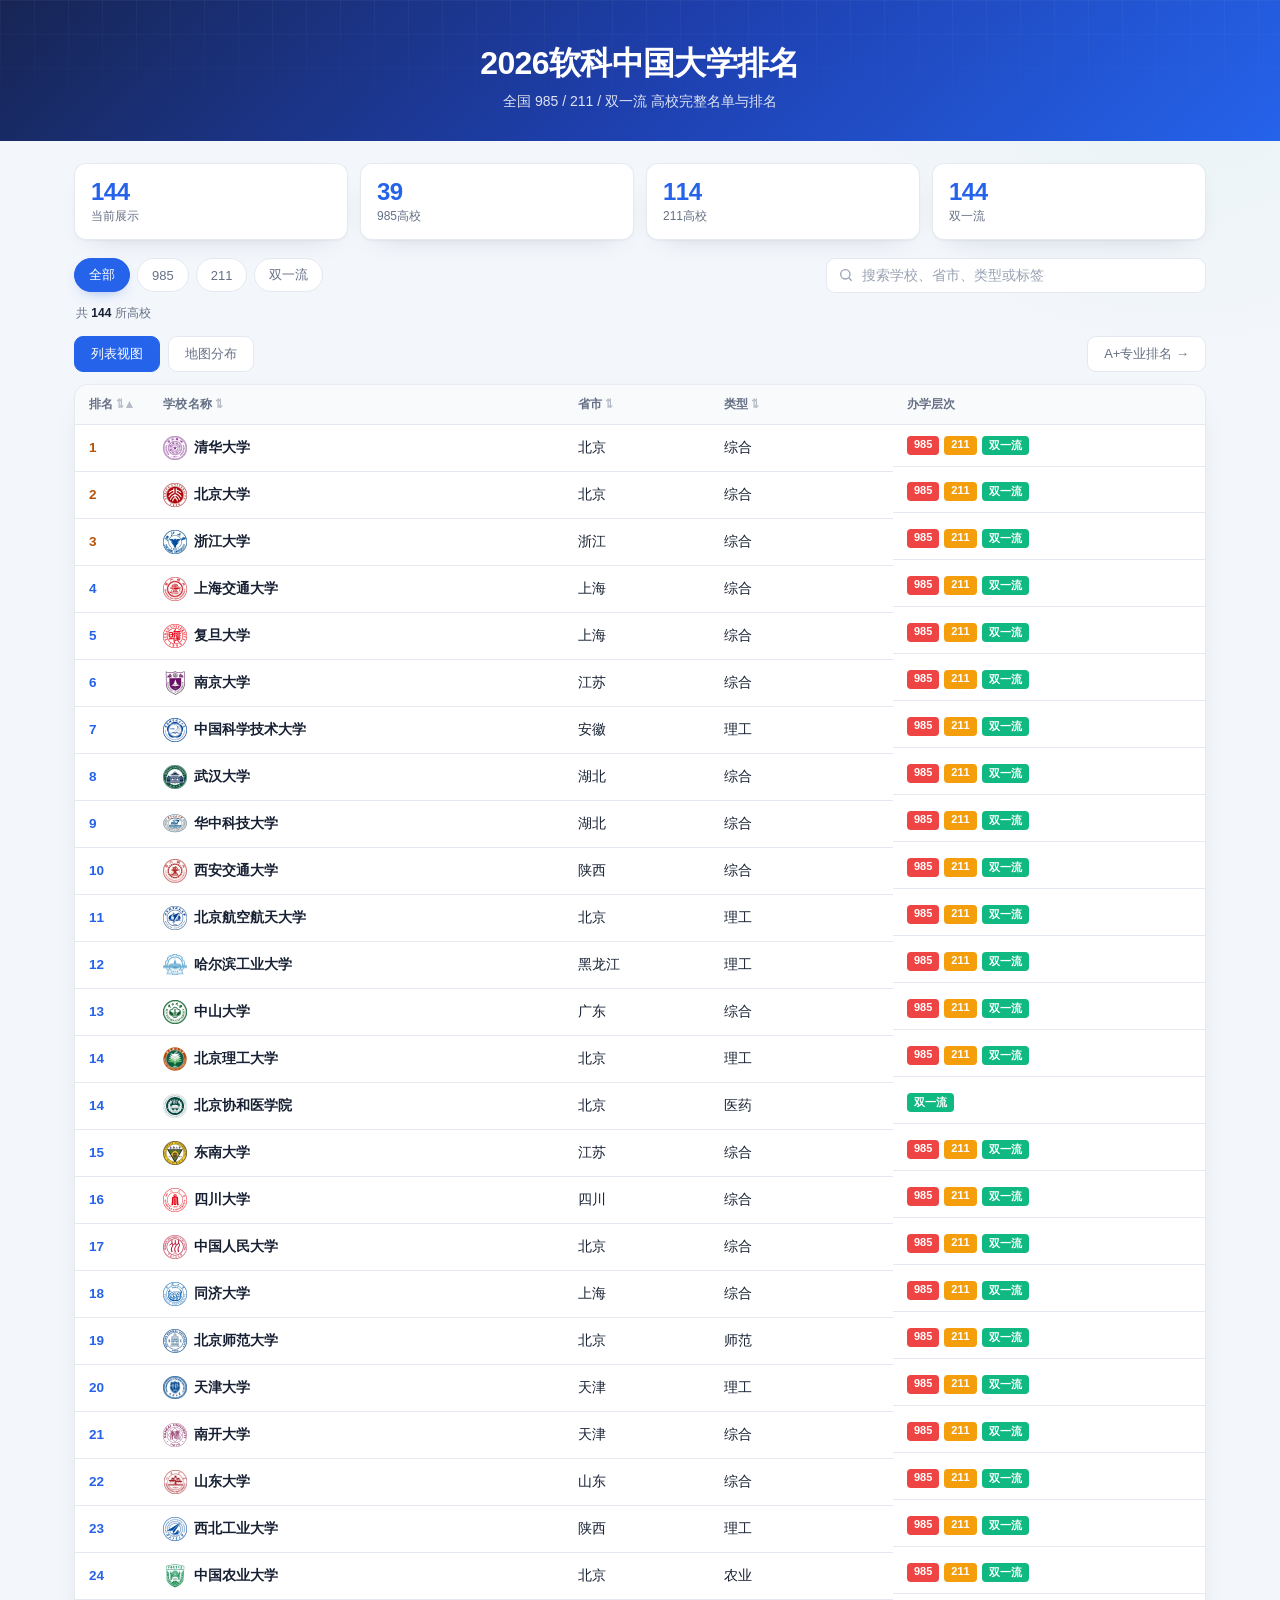
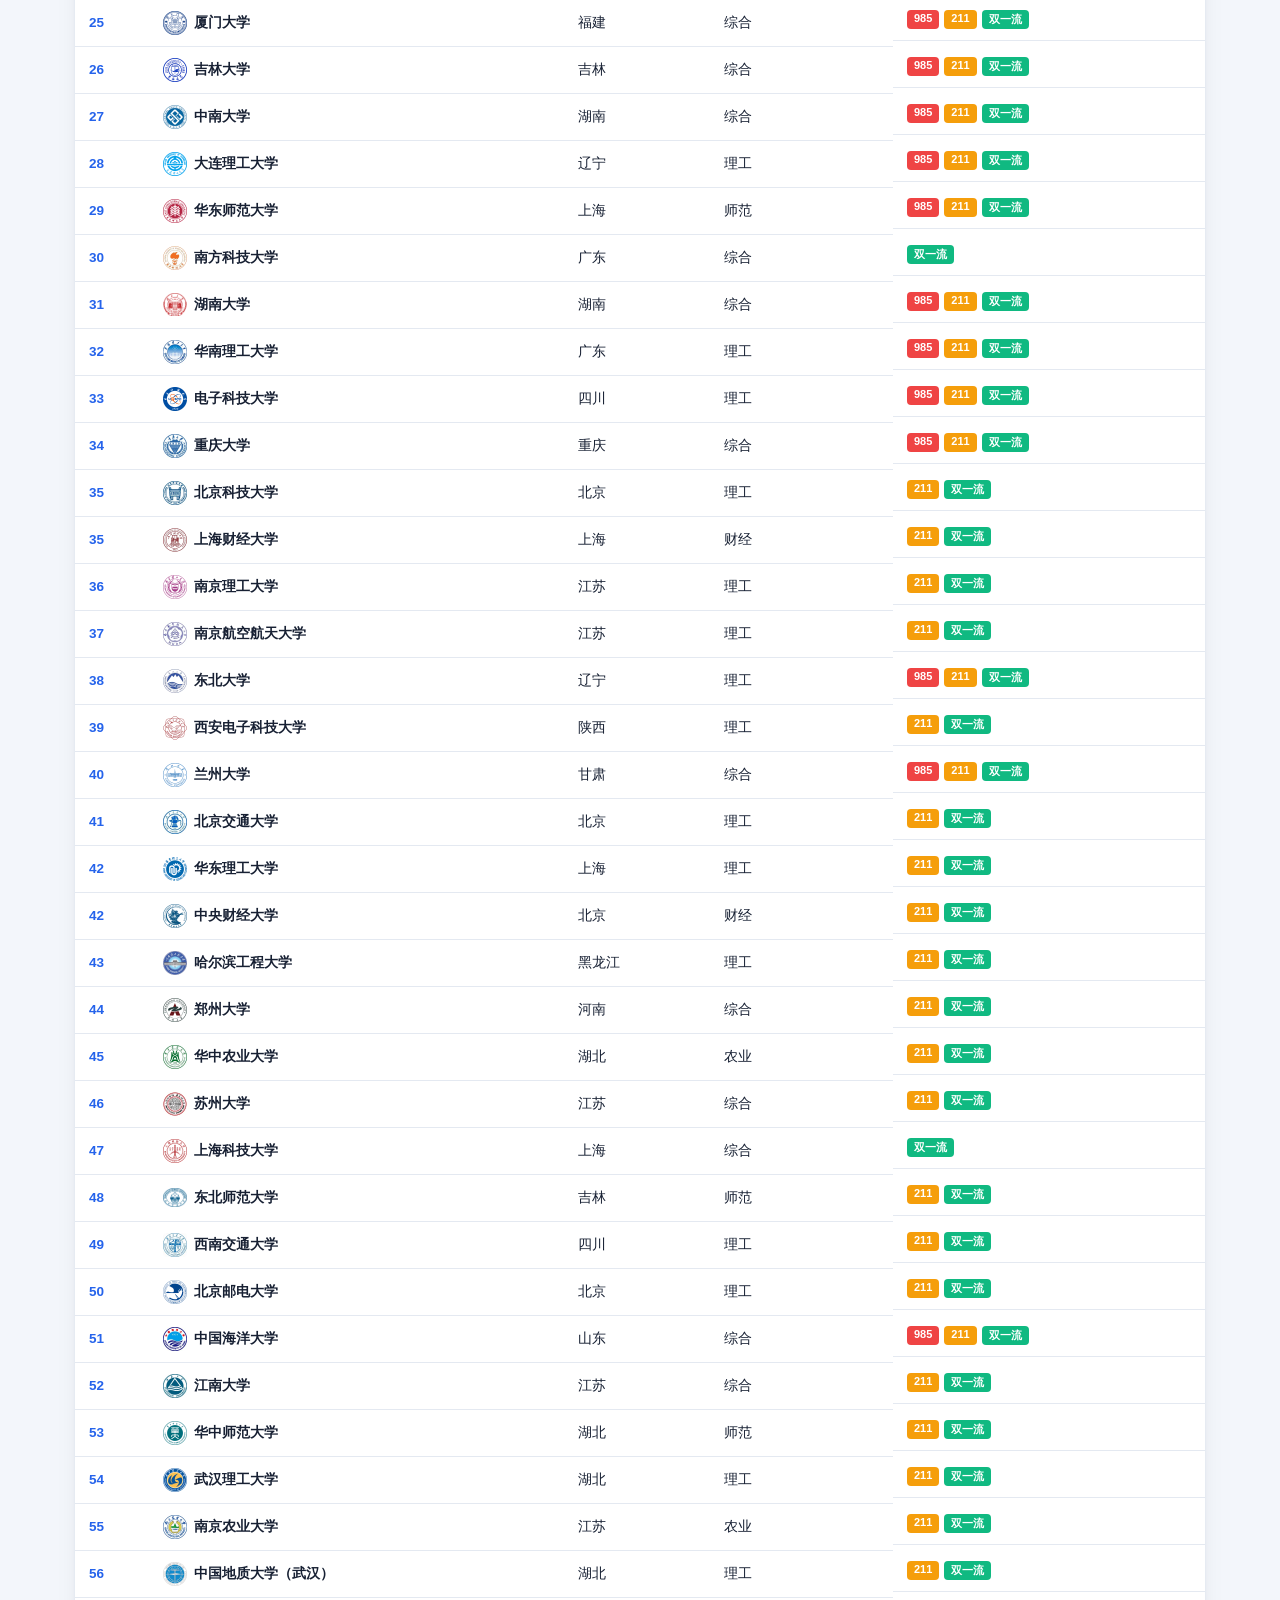
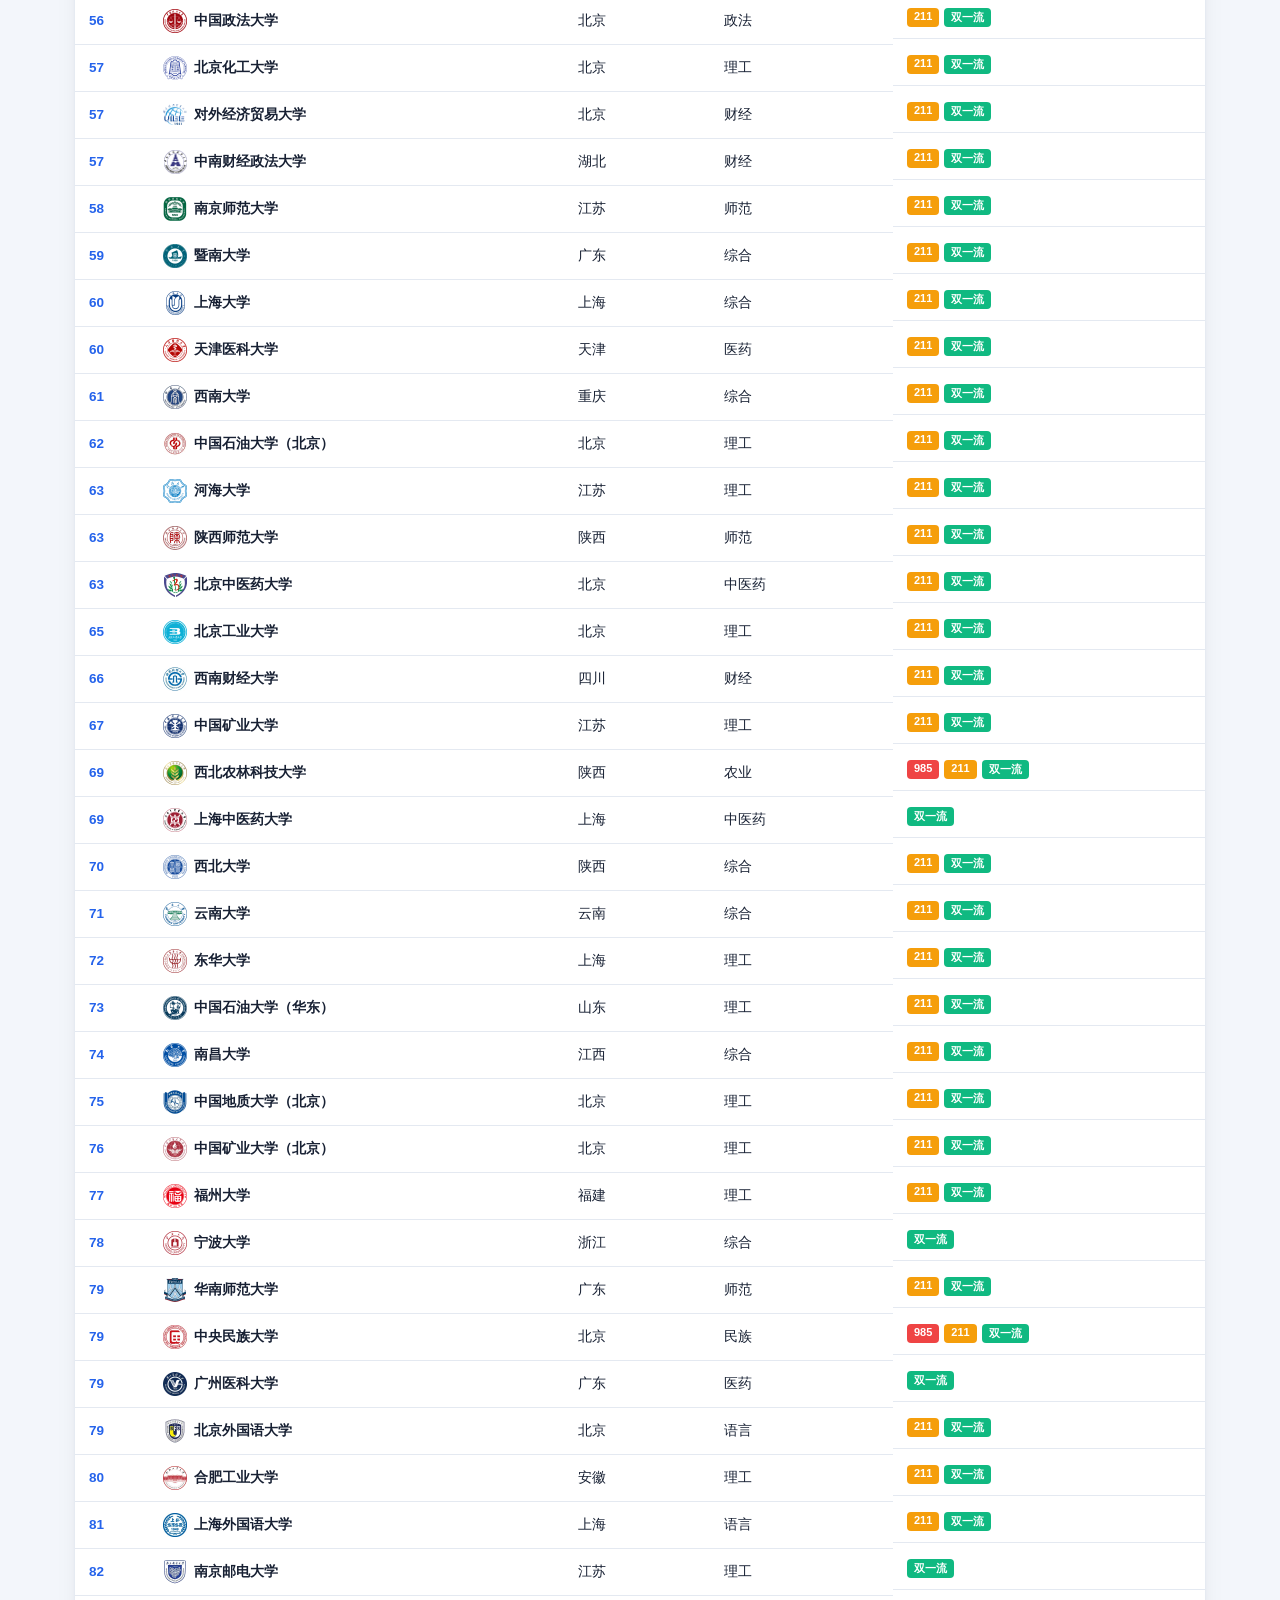
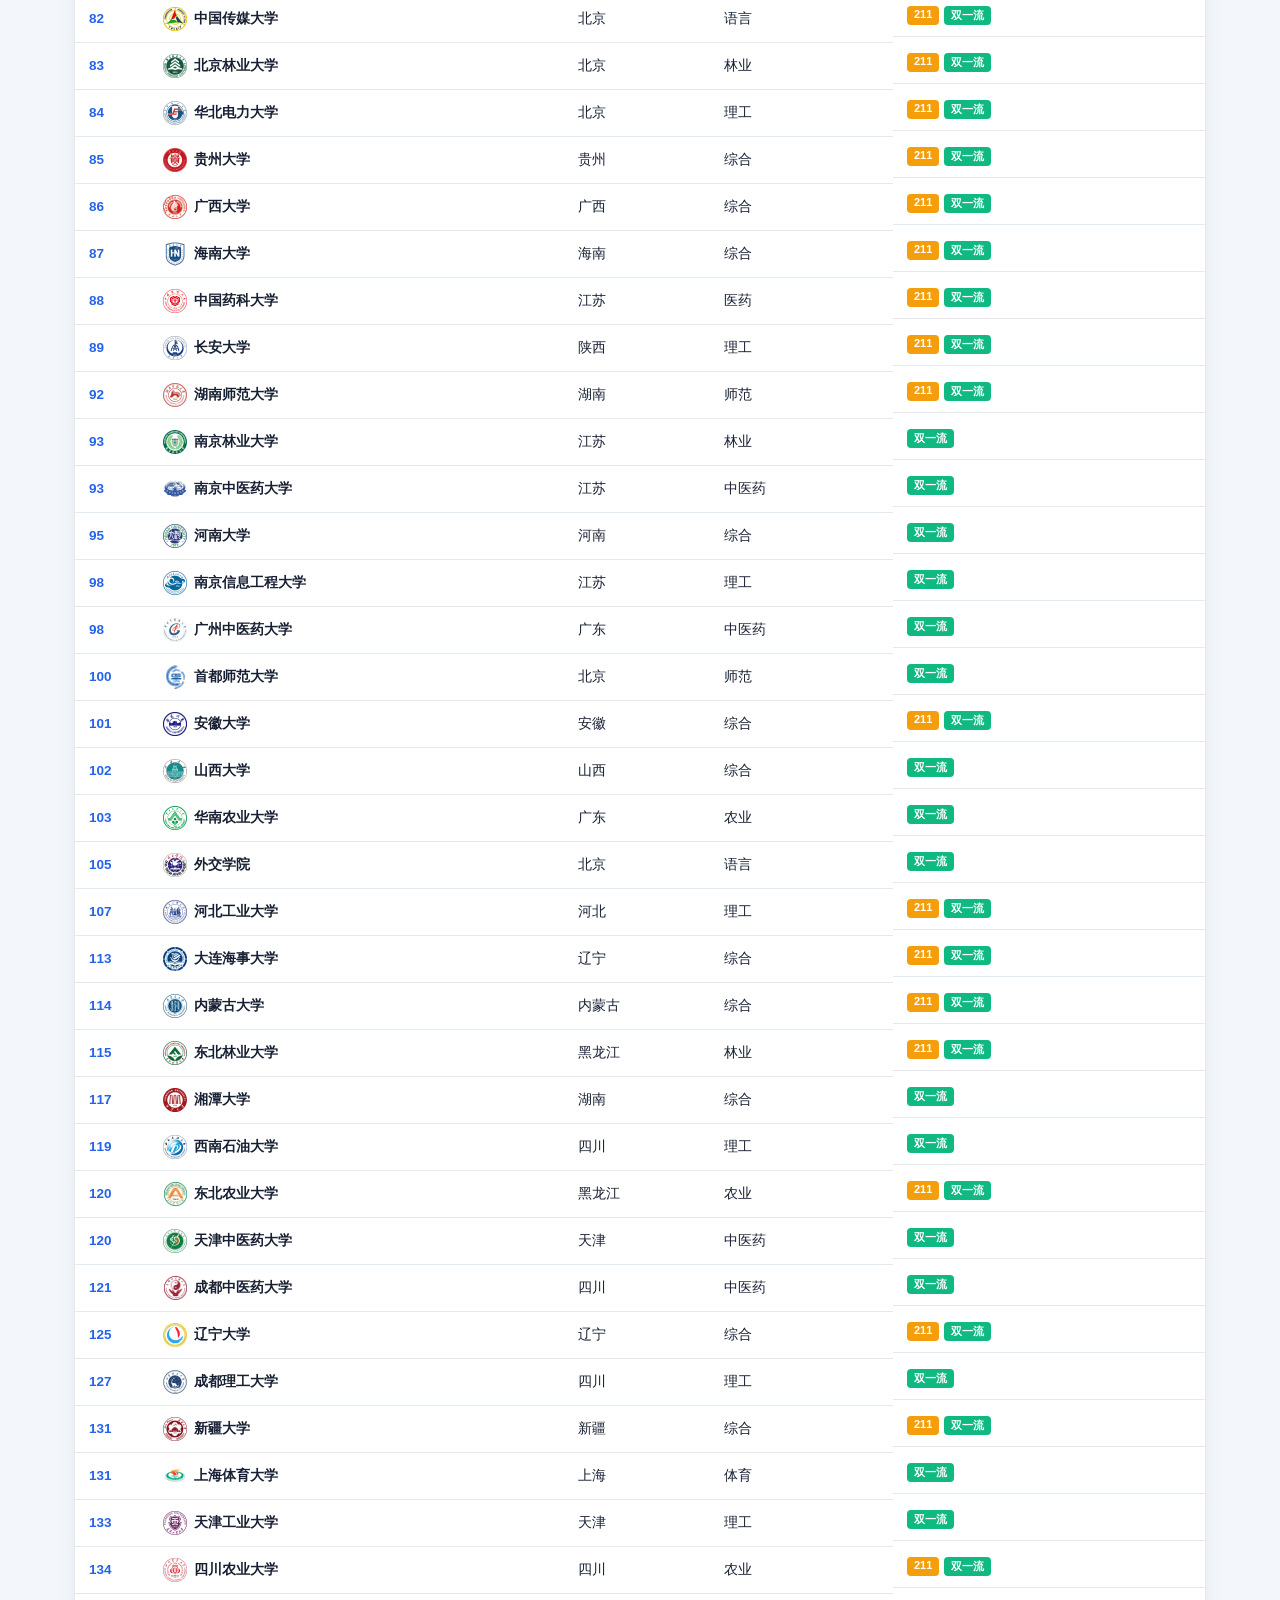
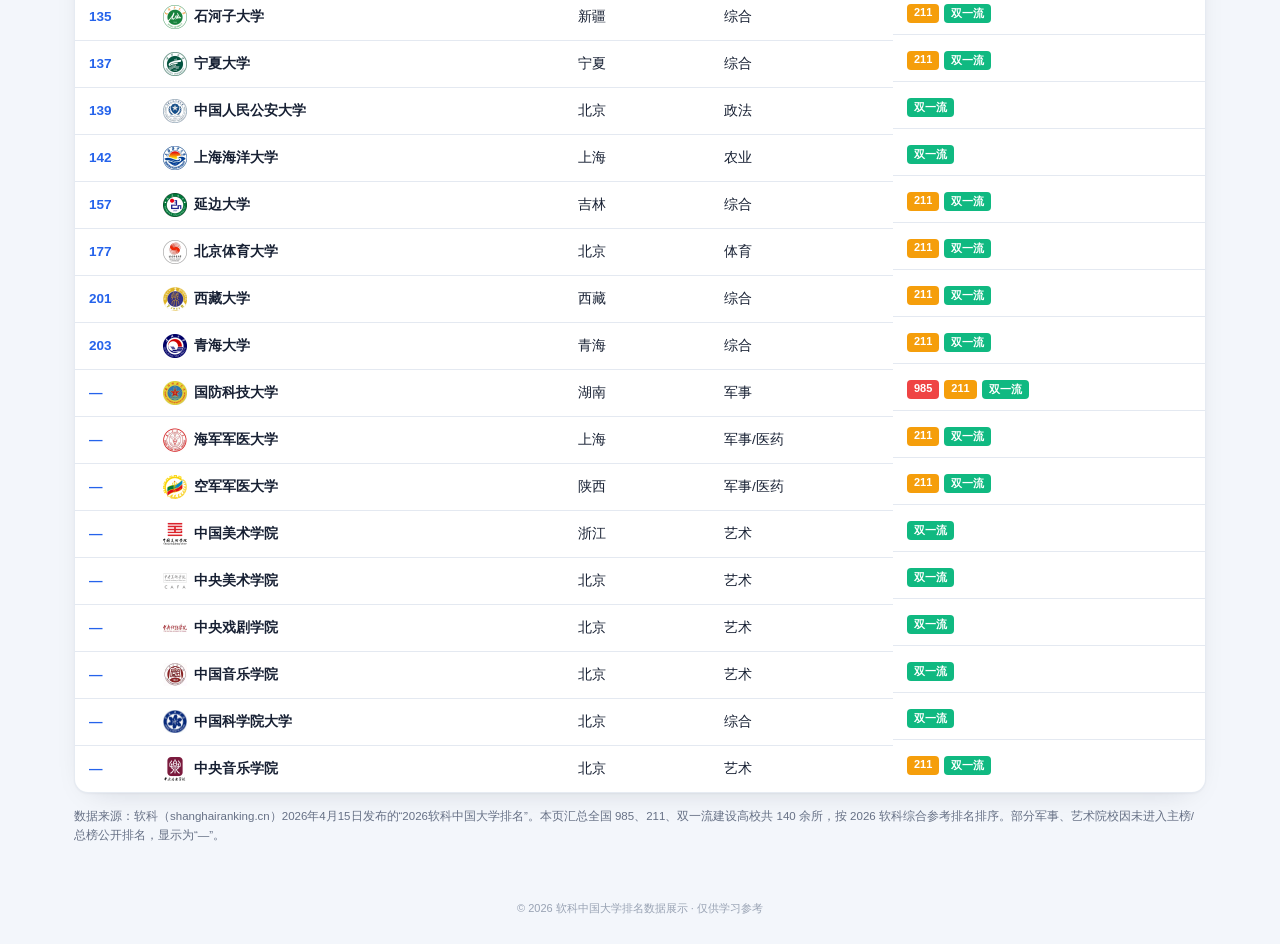
==== commit 7ad4b52b: "Optimize map, search and loading performance" ====
--- a/index.html
+++ b/index.html
@@ -1,302 +1,13 @@
-<!DOCTYPE html>
+﻿<!DOCTYPE html>
 <html lang="zh-CN">
 <head>
   <meta charset="UTF-8">
   <meta name="viewport" content="width=device-width, initial-scale=1.0">
+  <meta name="description" content="2026软科中国大学排名：全国 985、211、双一流高校完整名单、排名、地图分布与搜索。">
+  <meta name="theme-color" content="#1e3a8a">
   <title>2026软科中国大学排名 · 985 / 211 / 双一流</title>
-  <link rel="stylesheet" href="fonts/fcicon.css">
-  <style>
-    :root {
-      --bg: #f5f7fa;
-      --card: #ffffff;
-      --primary: #2563eb;
-      --primary-dark: #1d4ed8;
-      --text: #1f2937;
-      --muted: #6b7280;
-      --border: #e5e7eb;
-      --tag-985: #ef4444;
-      --tag-211: #f59e0b;
-      --tag-syl: #10b981;
-    }
-    * { box-sizing: border-box; }
-    body {
-      margin: 0;
-      font-family: -apple-system, BlinkMacSystemFont, "Segoe UI", Roboto, "Helvetica Neue", Arial, "PingFang SC", "Microsoft YaHei", sans-serif;
-      background: var(--bg);
-      color: var(--text);
-    }
-    header {
-      background: linear-gradient(135deg, #1e3a8a 0%, #2563eb 100%);
-      color: #fff;
-      padding: 48px 24px 32px;
-      text-align: center;
-    }
-    header h1 { margin: 0 0 8px; font-size: 28px; }
-    header p { margin: 0; opacity: .9; font-size: 15px; }
-    .container { max-width: 1100px; margin: 0 auto; padding: 24px; }
-    .stats {
-      display: grid;
-      grid-template-columns: repeat(auto-fit, minmax(140px, 1fr));
-      gap: 16px;
-      margin-bottom: 24px;
-    }
-    .stat-card {
-      background: var(--card);
-      border-radius: 12px;
-      padding: 18px;
-      text-align: center;
-      box-shadow: 0 1px 3px rgba(0,0,0,.06);
-    }
-    .stat-card .num { font-size: 28px; font-weight: 700; color: var(--primary); }
-    .stat-card .label { font-size: 13px; color: var(--muted); margin-top: 4px; }
-    .controls {
-      display: flex;
-      flex-wrap: wrap;
-      gap: 12px;
-      align-items: center;
-      justify-content: space-between;
-      margin-bottom: 16px;
-    }
-    .tabs { display: flex; flex-wrap: wrap; gap: 8px; }
-    .tab {
-      padding: 8px 16px;
-      border-radius: 999px;
-      border: 1px solid var(--border);
-      background: var(--card);
-      cursor: pointer;
-      font-size: 14px;
-      transition: all .2s;
-      user-select: none;
-    }
-    .tab:hover { border-color: var(--primary); color: var(--primary); }
-    .tab.active { background: var(--primary); color: #fff; border-color: var(--primary); }
-    .search {
-      padding: 8px 14px;
-      border: 1px solid var(--border);
-      border-radius: 8px;
-      font-size: 14px;
-      min-width: 220px;
-      outline: none;
-    }
-    .search:focus { border-color: var(--primary); box-shadow: 0 0 0 3px rgba(37,99,235,.12); }
-    .card {
-      background: var(--card);
-      border-radius: 12px;
-      box-shadow: 0 1px 3px rgba(0,0,0,.06);
-      overflow: hidden;
-    }
-    table { width: 100%; border-collapse: collapse; font-size: 14px; }
-    th, td { padding: 12px 14px; text-align: left; border-bottom: 1px solid var(--border); }
-    th { background: #f9fafb; color: var(--muted); font-weight: 600; white-space: nowrap; cursor: pointer; }
-    th:hover { background: #f3f4f6; }
-    th .sort { margin-left: 4px; opacity: .5; }
-    th.sort-asc .sort::after { content: "▲"; opacity: 1; }
-    th.sort-desc .sort::after { content: "▼"; opacity: 1; }
-    tr:hover td { background: #f9fafb; }
-    .rank { font-weight: 700; color: var(--primary); width: 60px; }
-    .rank.top3 { color: #b45309; }
-    .name { font-weight: 500; }
-    .school-icon { width: 24px; height: 24px; margin-right: 8px; vertical-align: middle; object-fit: contain; background: #fff; border-radius: 4px; }
-    i.school-icon { width: auto; height: auto; font-size: 22px; }
-    .tags { display: flex; gap: 6px; flex-wrap: wrap; }
-    .tag {
-      display: inline-block;
-      padding: 2px 8px;
-      border-radius: 4px;
-      font-size: 12px;
-      font-weight: 600;
-      color: #fff;
-    }
-    .tag-985 { background: var(--tag-985); }
-    .tag-211 { background: var(--tag-211); }
-    .tag-syl { background: var(--tag-syl); }
-    @media (max-width: 640px) {
-      thead { display: none; }
-      table, tbody { display: block; }
-      tr {
-        display: block;
-        position: relative;
-        padding: 14px 14px 14px 62px;
-        border-bottom: 1px solid var(--border);
-      }
-      tr:last-child { border-bottom: none; }
-      td { display: block; padding: 0; border: none; }
-      td.rank {
-        position: absolute;
-        left: 14px;
-        top: 50%;
-        transform: translateY(-50%);
-        font-size: 20px;
-        font-weight: 700;
-        width: auto;
-      }
-      td.rank.top3 { color: #b45309; }
-      td.name { font-size: 15px; font-weight: 500; text-align: right; margin-bottom: 2px; }
-      td.name .school-icon {
-        position: absolute;
-        bottom: 10px;
-        right: 12px;
-        width: 48px;
-        height: 48px;
-        pointer-events: none;
-      }
-      .school-icon { width: 28px; height: 28px; margin-right: 4px; }
-      i.school-icon { width: auto; height: auto; font-size: 24px; }
-      td.province, td.type { display: inline; font-size: 12px; color: var(--muted); }
-      td.province::after { content: " · "; }
-      td.tags { margin-top: 6px; }
-      .tag { font-size: 11px; padding: 2px 6px; }
-    }
-    .note {
-      margin-top: 16px;
-      font-size: 12px;
-      color: var(--muted);
-      line-height: 1.6;
-    }
-    footer {
-      text-align: center;
-      padding: 24px;
-      color: var(--muted);
-      font-size: 12px;
-    }
-    @media (max-width: 640px) {
-      header { padding: 32px 16px 24px; }
-      header h1 { font-size: 22px; }
-      header p { font-size: 13px; }
-      .container { padding: 16px; }
-      .stats { grid-template-columns: repeat(2, 1fr); gap: 10px; }
-      .stat-card { padding: 14px 10px; }
-      .stat-card .num { font-size: 22px; }
-      .stat-card .label { font-size: 12px; }
-      .controls { flex-direction: column; align-items: stretch; gap: 10px; }
-      .tabs { width: 100%; }
-      .tab { flex: 1; text-align: center; padding: 8px 10px; font-size: 13px; }
-      .search { width: 100%; min-width: auto; }
-      .view-tabs { flex-wrap: wrap; }
-      .view-tab { flex: 1; text-align: center; font-size: 13px; padding: 8px 12px; }
-      .view-tab:last-child { margin-left: 0; flex-basis: 100%; }
-      .card { overflow-x: auto; }
-      .tag { font-size: 11px; padding: 2px 6px; }
-      #map-container { height: 360px; }
-      .map-header { padding: 12px 14px; }
-      .map-search { width: 100%; }
-      .map-info { padding: 14px; }
-      .map-info h3 { font-size: 16px; }
-      .map-info .info-stat { padding: 8px 12px; min-width: 70px; }
-      .map-info .info-stat .num { font-size: 18px; }
-      .map-info .school-chip { font-size: 12px; }
-      .note { font-size: 11px; }
-    }
-  
-    .view-tabs {
-      display: flex;
-      gap: 8px;
-      margin-bottom: 16px;
-    }
-    .view-tab {
-      padding: 8px 18px;
-      border-radius: 8px;
-      border: 1px solid var(--border);
-      background: var(--card);
-      cursor: pointer;
-      font-size: 14px;
-      transition: all .2s;
-    }
-    .view-tab:hover { border-color: var(--primary); color: var(--primary); }
-    .view-tab.active { background: var(--primary); color: #fff; border-color: var(--primary); }
-    .map-card {
-      background: var(--card);
-      border-radius: 12px;
-      box-shadow: 0 1px 3px rgba(0,0,0,.06);
-      display: none;
-      overflow: hidden;
-    }
-    .map-header {
-      display: flex;
-      align-items: center;
-      justify-content: space-between;
-      gap: 12px;
-      padding: 14px 18px;
-      border-bottom: 1px solid var(--border);
-      flex-wrap: wrap;
-    }
-    .map-header h3 {
-      margin: 0;
-      font-size: 16px;
-      color: var(--text);
-    }
-    .map-search {
-      width: 240px;
-      padding: 8px 12px;
-      border: 1px solid var(--border);
-      border-radius: 8px;
-      font-size: 14px;
-      outline: none;
-      transition: border-color .2s;
-    }
-    .map-search:focus { border-color: var(--primary); }
-    @media (max-width: 640px) {
-      .map-search { width: 100%; }
-    }
-    #map-container {
-      width: 100%;
-      height: 600px;
-    }
-    @media (max-width: 640px) {
-      #map-container { height: 420px; }
-    }
-
-    .map-info {
-      margin-top: 16px;
-      background: var(--card);
-      border-radius: 12px;
-      box-shadow: 0 1px 3px rgba(0,0,0,.06);
-      padding: 20px;
-      display: none;
-    }
-    .map-info.active { display: block; }
-    .map-info h3 { margin: 0 0 12px; font-size: 18px; color: var(--text); }
-    .map-info .info-stats {
-      display: flex;
-      gap: 16px;
-      margin-bottom: 16px;
-      flex-wrap: wrap;
-    }
-    .map-info .info-stat {
-      background: #f9fafb;
-      border-radius: 8px;
-      padding: 10px 14px;
-      min-width: 80px;
-      text-align: center;
-    }
-    .map-info .info-stat .num { font-size: 20px; font-weight: 700; color: var(--primary); }
-    .map-info .info-stat .label { font-size: 12px; color: var(--muted); margin-top: 2px; }
-    .map-info .school-list {
-      display: flex;
-      flex-wrap: wrap;
-      gap: 8px;
-    }
-    .map-info .school-chip {
-      display: inline-flex;
-      align-items: center;
-      gap: 6px;
-      padding: 5px 10px;
-      border-radius: 999px;
-      background: #f3f4f6;
-      font-size: 13px;
-      color: var(--text);
-    }
-    .map-info .school-chip .dot {
-      width: 7px; height: 7px; border-radius: 50%;
-    }
-    .map-info .empty {
-      color: var(--muted);
-      font-size: 14px;
-      text-align: center;
-      padding: 20px;
-    }
-</style>
-  <script src="echarts.min.js"></script>
+  <link rel="stylesheet" href="styles.css">
+  <script src="app.js" defer></script>
 </head>
 <body>
   <header>
@@ -305,34 +16,45 @@
   </header>
 
   <main class="container">
-    <div class="stats">
+    <section class="stats" aria-label="统计">
       <div class="stat-card"><div class="num" id="stat-total">0</div><div class="label">当前展示</div></div>
       <div class="stat-card"><div class="num" id="stat-985">0</div><div class="label">985高校</div></div>
       <div class="stat-card"><div class="num" id="stat-211">0</div><div class="label">211高校</div></div>
       <div class="stat-card"><div class="num" id="stat-syl">0</div><div class="label">双一流</div></div>
+    </section>
+
+    <div class="controls">
+      <div class="tabs" role="tablist" aria-label="高校筛选">
+        <button class="tab active" type="button" role="tab" aria-selected="true" data-filter="all">全部</button>
+        <button class="tab" type="button" role="tab" aria-selected="false" data-filter="985">985</button>
+        <button class="tab" type="button" role="tab" aria-selected="false" data-filter="211">211</button>
+        <button class="tab" type="button" role="tab" aria-selected="false" data-filter="双一流">双一流</button>
+      </div>
+      <div class="search-wrap">
+        <svg class="search-icon" viewBox="0 0 24 24" fill="none" stroke="currentColor" stroke-width="2" aria-hidden="true"><circle cx="11" cy="11" r="7"></circle><path d="m16.5 16.5 4 4"></path></svg>
+        <input id="search" class="search" type="search" autocomplete="off" spellcheck="false" placeholder="搜索学校、省市、类型或标签" role="combobox" aria-autocomplete="list" aria-expanded="false" aria-controls="search-suggestions">
+        <button id="search-clear" class="search-clear" type="button" aria-label="清空搜索" hidden>×</button>
+        <div id="search-suggestions" class="suggestions" role="listbox" hidden></div>
+      </div>
     </div>
 
-    <div class="controls">
-      <div class="tabs">
-        <div class="tab active" data-filter="all">全部</div>
-        <div class="tab" data-filter="985">985</div>
-        <div class="tab" data-filter="211">211</div>
-        <div class="tab" data-filter="双一流">双一流</div>
-      </div>
-      <input type="text" class="search" id="search" placeholder="搜索学校名称 / 省市 / 类型">
+    <div class="result-meta">
+      <span>共 <strong id="result-count">0</strong> 所高校</span>
+      <span id="search-status" class="search-status"></span>
     </div>
 
-    <div class="view-tabs">
-      <div class="view-tab active" data-view="list">列表视图</div>
-      <div class="view-tab" data-view="map">地图分布</div>
-      <a href="a-plus.html" class="view-tab" style="text-decoration:none;color:inherit;margin-left:auto;">A+专业排名 →</a>
+    <div class="view-tabs" role="tablist" aria-label="视图切换">
+      <button class="view-tab active" type="button" role="tab" aria-selected="true" data-view="list">列表视图</button>
+      <button class="view-tab" type="button" role="tab" aria-selected="false" data-view="map">地图分布</button>
+      <a href="a-plus.html" class="view-tab link">A+专业排名 →</a>
     </div>
 
     <div class="card" id="table-card">
       <table>
+        <caption class="sr-only">2026软科中国大学排名高校列表</caption>
         <thead>
           <tr>
-            <th data-sort="rank">排名<span class="sort">⇅</span></th>
+            <th data-sort="rank" aria-sort="ascending">排名<span class="sort">⇅</span></th>
             <th data-sort="name">学校名称<span class="sort">⇅</span></th>
             <th data-sort="province">省市<span class="sort">⇅</span></th>
             <th data-sort="type">类型<span class="sort">⇅</span></th>
@@ -344,16 +66,33 @@
     </div>
 
     <div class="map-card" id="map-card">
-      <div class="map-header">
-        <h3>地图分布</h3>
-        <input type="text" class="map-search" id="map-search" placeholder="搜索学校 / 省份 / 类型 / 标签">
+      <div class="map-head">
+        <div>
+          <h3>地图分布</h3>
+          <p id="map-summary">点击省份查看高校，或搜索学校快速定位</p>
+        </div>
+        <div class="map-tools">
+          <div class="map-search-wrap">
+            <input id="map-search" class="map-search" type="search" autocomplete="off" spellcheck="false" placeholder="搜索学校 / 省份 / 类型 / 标签" role="combobox" aria-autocomplete="list" aria-expanded="false" aria-controls="map-suggestions">
+            <button id="map-clear" class="map-clear" type="button" aria-label="清空地图搜索" hidden>×</button>
+            <div id="map-suggestions" class="suggestions" role="listbox" hidden></div>
+          </div>
+          <button id="map-reset" class="map-reset" type="button">重置</button>
+        </div>
       </div>
-      <div id="map-container"></div>
-    </div>
-    <div id="map-info" class="map-info">
-      <h3 id="info-title">请选择省份</h3>
-      <div class="info-stats" id="info-stats"></div>
-      <div class="school-list" id="info-schools"></div>
+      <div class="map-layout">
+        <div class="map-stage">
+          <div id="map-container" role="img" aria-label="中国高校分布地图"></div>
+          <div id="map-loading" class="map-loading"><div><div class="spinner"></div>地图加载中…</div></div>
+        </div>
+        <aside id="map-info" class="map-info" aria-live="polite">
+          <h3 id="info-title">地图分布</h3>
+          <p id="info-sub" class="info-sub">点击地图上的省份，查看该省高校。</p>
+          <div id="info-stats" class="info-stats"></div>
+          <div id="info-schools" class="school-list"></div>
+          <div id="info-actions" class="info-actions" hidden></div>
+        </aside>
+      </div>
     </div>
 
     <p class="note">
@@ -361,554 +100,6 @@
     </p>
   </main>
 
-  <footer>
-    © 2026 软科中国大学排名数据展示 · 仅供学习参考
-  </footer>
-
-  <script>
-    const universities = [
-  { rank: 1, name: "清华大学", province: "北京", type: "综合", score: null, tags: ["985", "211", "双一流"] },
-  { rank: 2, name: "北京大学", province: "北京", type: "综合", score: null, tags: ["985", "211", "双一流"] },
-  { rank: 3, name: "浙江大学", province: "浙江", type: "综合", score: null, tags: ["985", "211", "双一流"] },
-  { rank: 4, name: "上海交通大学", province: "上海", type: "综合", score: null, tags: ["985", "211", "双一流"] },
-  { rank: 5, name: "复旦大学", province: "上海", type: "综合", score: null, tags: ["985", "211", "双一流"] },
-  { rank: 6, name: "南京大学", province: "江苏", type: "综合", score: null, tags: ["985", "211", "双一流"] },
-  { rank: 7, name: "中国科学技术大学", province: "安徽", type: "理工", score: null, tags: ["985", "211", "双一流"] },
-  { rank: 8, name: "武汉大学", province: "湖北", type: "综合", score: null, tags: ["985", "211", "双一流"] },
-  { rank: 9, name: "华中科技大学", province: "湖北", type: "综合", score: null, tags: ["985", "211", "双一流"] },
-  { rank: 10, name: "西安交通大学", province: "陕西", type: "综合", score: null, tags: ["985", "211", "双一流"] },
-  { rank: 11, name: "北京航空航天大学", province: "北京", type: "理工", score: null, tags: ["985", "211", "双一流"] },
-  { rank: 12, name: "哈尔滨工业大学", province: "黑龙江", type: "理工", score: null, tags: ["985", "211", "双一流"] },
-  { rank: 13, name: "中山大学", province: "广东", type: "综合", score: null, tags: ["985", "211", "双一流"] },
-  { rank: 14, name: "北京理工大学", province: "北京", type: "理工", score: null, tags: ["985", "211", "双一流"] },
-  { rank: 14, name: "北京协和医学院", province: "北京", type: "医药", score: null, tags: ["双一流"] },
-  { rank: 15, name: "东南大学", province: "江苏", type: "综合", score: null, tags: ["985", "211", "双一流"] },
-  { rank: 16, name: "四川大学", province: "四川", type: "综合", score: null, tags: ["985", "211", "双一流"] },
-  { rank: 17, name: "中国人民大学", province: "北京", type: "综合", score: null, tags: ["985", "211", "双一流"] },
-  { rank: 18, name: "同济大学", province: "上海", type: "综合", score: null, tags: ["985", "211", "双一流"] },
-  { rank: 19, name: "北京师范大学", province: "北京", type: "师范", score: null, tags: ["985", "211", "双一流"] },
-  { rank: 20, name: "天津大学", province: "天津", type: "理工", score: null, tags: ["985", "211", "双一流"] },
-  { rank: 21, name: "南开大学", province: "天津", type: "综合", score: null, tags: ["985", "211", "双一流"] },
-  { rank: 22, name: "山东大学", province: "山东", type: "综合", score: null, tags: ["985", "211", "双一流"] },
-  { rank: 23, name: "西北工业大学", province: "陕西", type: "理工", score: null, tags: ["985", "211", "双一流"] },
-  { rank: 24, name: "中国农业大学", province: "北京", type: "农业", score: null, tags: ["985", "211", "双一流"] },
-  { rank: 25, name: "厦门大学", province: "福建", type: "综合", score: null, tags: ["985", "211", "双一流"] },
-  { rank: 26, name: "吉林大学", province: "吉林", type: "综合", score: null, tags: ["985", "211", "双一流"] },
-  { rank: 27, name: "中南大学", province: "湖南", type: "综合", score: null, tags: ["985", "211", "双一流"] },
-  { rank: 28, name: "大连理工大学", province: "辽宁", type: "理工", score: null, tags: ["985", "211", "双一流"] },
-  { rank: 29, name: "华东师范大学", province: "上海", type: "师范", score: null, tags: ["985", "211", "双一流"] },
-  { rank: 30, name: "南方科技大学", province: "广东", type: "综合", score: null, tags: ["双一流"] },
-  { rank: 31, name: "湖南大学", province: "湖南", type: "综合", score: null, tags: ["985", "211", "双一流"] },
-  { rank: 32, name: "华南理工大学", province: "广东", type: "理工", score: null, tags: ["985", "211", "双一流"] },
-  { rank: 33, name: "电子科技大学", province: "四川", type: "理工", score: null, tags: ["985", "211", "双一流"] },
-  { rank: 34, name: "重庆大学", province: "重庆", type: "综合", score: null, tags: ["985", "211", "双一流"] },
-  { rank: 35, name: "北京科技大学", province: "北京", type: "理工", score: null, tags: ["211", "双一流"] },
-  { rank: 35, name: "上海财经大学", province: "上海", type: "财经", score: null, tags: ["211", "双一流"] },
-  { rank: 36, name: "南京理工大学", province: "江苏", type: "理工", score: null, tags: ["211", "双一流"] },
-  { rank: 37, name: "南京航空航天大学", province: "江苏", type: "理工", score: null, tags: ["211", "双一流"] },
-  { rank: 38, name: "东北大学", province: "辽宁", type: "理工", score: null, tags: ["985", "211", "双一流"] },
-  { rank: 39, name: "西安电子科技大学", province: "陕西", type: "理工", score: null, tags: ["211", "双一流"] },
-  { rank: 40, name: "兰州大学", province: "甘肃", type: "综合", score: null, tags: ["985", "211", "双一流"] },
-  { rank: 41, name: "北京交通大学", province: "北京", type: "理工", score: null, tags: ["211", "双一流"] },
-  { rank: 42, name: "华东理工大学", province: "上海", type: "理工", score: null, tags: ["211", "双一流"] },
-  { rank: 42, name: "中央财经大学", province: "北京", type: "财经", score: null, tags: ["211", "双一流"] },
-  { rank: 43, name: "哈尔滨工程大学", province: "黑龙江", type: "理工", score: null, tags: ["211", "双一流"] },
-  { rank: 44, name: "郑州大学", province: "河南", type: "综合", score: null, tags: ["211", "双一流"] },
-  { rank: 45, name: "华中农业大学", province: "湖北", type: "农业", score: null, tags: ["211", "双一流"] },
-  { rank: 46, name: "苏州大学", province: "江苏", type: "综合", score: null, tags: ["211", "双一流"] },
-  { rank: 47, name: "上海科技大学", province: "上海", type: "综合", score: null, tags: ["双一流"] },
-  { rank: 48, name: "东北师范大学", province: "吉林", type: "师范", score: null, tags: ["211", "双一流"] },
-  { rank: 49, name: "西南交通大学", province: "四川", type: "理工", score: null, tags: ["211", "双一流"] },
-  { rank: 50, name: "北京邮电大学", province: "北京", type: "理工", score: null, tags: ["211", "双一流"] },
-  { rank: 51, name: "中国海洋大学", province: "山东", type: "综合", score: null, tags: ["985", "211", "双一流"] },
-  { rank: 52, name: "江南大学", province: "江苏", type: "综合", score: null, tags: ["211", "双一流"] },
-  { rank: 53, name: "华中师范大学", province: "湖北", type: "师范", score: null, tags: ["211", "双一流"] },
-  { rank: 54, name: "武汉理工大学", province: "湖北", type: "理工", score: null, tags: ["211", "双一流"] },
-  { rank: 55, name: "南京农业大学", province: "江苏", type: "农业", score: null, tags: ["211", "双一流"] },
-  { rank: 56, name: "中国地质大学（武汉）", province: "湖北", type: "理工", score: null, tags: ["211", "双一流"] },
-  { rank: 56, name: "中国政法大学", province: "北京", type: "政法", score: null, tags: ["211", "双一流"] },
-  { rank: 57, name: "北京化工大学", province: "北京", type: "理工", score: null, tags: ["211", "双一流"] },
-  { rank: 57, name: "对外经济贸易大学", province: "北京", type: "财经", score: null, tags: ["211", "双一流"] },
-  { rank: 57, name: "中南财经政法大学", province: "湖北", type: "财经", score: null, tags: ["211", "双一流"] },
-  { rank: 58, name: "南京师范大学", province: "江苏", type: "师范", score: null, tags: ["211", "双一流"] },
-  { rank: 59, name: "暨南大学", province: "广东", type: "综合", score: null, tags: ["211", "双一流"] },
-  { rank: 60, name: "上海大学", province: "上海", type: "综合", score: null, tags: ["211", "双一流"] },
-  { rank: 60, name: "天津医科大学", province: "天津", type: "医药", score: null, tags: ["211", "双一流"] },
-  { rank: 61, name: "西南大学", province: "重庆", type: "综合", score: null, tags: ["211", "双一流"] },
-  { rank: 62, name: "中国石油大学（北京）", province: "北京", type: "理工", score: null, tags: ["211", "双一流"] },
-  { rank: 63, name: "河海大学", province: "江苏", type: "理工", score: null, tags: ["211", "双一流"] },
-  { rank: 63, name: "陕西师范大学", province: "陕西", type: "师范", score: null, tags: ["211", "双一流"] },
-  { rank: 63, name: "北京中医药大学", province: "北京", type: "中医药", score: null, tags: ["211", "双一流"] },
-  { rank: 65, name: "北京工业大学", province: "北京", type: "理工", score: null, tags: ["211", "双一流"] },
-  { rank: 66, name: "西南财经大学", province: "四川", type: "财经", score: null, tags: ["211", "双一流"] },
-  { rank: 67, name: "中国矿业大学", province: "江苏", type: "理工", score: null, tags: ["211", "双一流"] },
-  { rank: 69, name: "西北农林科技大学", province: "陕西", type: "农业", score: null, tags: ["985", "211", "双一流"] },
-  { rank: 69, name: "上海中医药大学", province: "上海", type: "中医药", score: null, tags: ["双一流"] },
-  { rank: 70, name: "西北大学", province: "陕西", type: "综合", score: null, tags: ["211", "双一流"] },
-  { rank: 71, name: "云南大学", province: "云南", type: "综合", score: null, tags: ["211", "双一流"] },
-  { rank: 72, name: "东华大学", province: "上海", type: "理工", score: null, tags: ["211", "双一流"] },
-  { rank: 73, name: "中国石油大学（华东）", province: "山东", type: "理工", score: null, tags: ["211", "双一流"] },
-  { rank: 74, name: "南昌大学", province: "江西", type: "综合", score: null, tags: ["211", "双一流"] },
-  { rank: 75, name: "中国地质大学（北京）", province: "北京", type: "理工", score: null, tags: ["211", "双一流"] },
-  { rank: 76, name: "中国矿业大学（北京）", province: "北京", type: "理工", score: null, tags: ["211", "双一流"] },
-  { rank: 77, name: "福州大学", province: "福建", type: "理工", score: null, tags: ["211", "双一流"] },
-  { rank: 78, name: "宁波大学", province: "浙江", type: "综合", score: null, tags: ["双一流"] },
-  { rank: 79, name: "华南师范大学", province: "广东", type: "师范", score: null, tags: ["211", "双一流"] },
-  { rank: 79, name: "中央民族大学", province: "北京", type: "民族", score: null, tags: ["985", "211", "双一流"] },
-  { rank: 79, name: "广州医科大学", province: "广东", type: "医药", score: null, tags: ["双一流"] },
-  { rank: 79, name: "北京外国语大学", province: "北京", type: "语言", score: null, tags: ["211", "双一流"] },
-  { rank: 80, name: "合肥工业大学", province: "安徽", type: "理工", score: null, tags: ["211", "双一流"] },
-  { rank: 81, name: "上海外国语大学", province: "上海", type: "语言", score: null, tags: ["211", "双一流"] },
-  { rank: 82, name: "南京邮电大学", province: "江苏", type: "理工", score: null, tags: ["双一流"] },
-  { rank: 82, name: "中国传媒大学", province: "北京", type: "语言", score: null, tags: ["211", "双一流"] },
-  { rank: 83, name: "北京林业大学", province: "北京", type: "林业", score: null, tags: ["211", "双一流"] },
-  { rank: 84, name: "华北电力大学", province: "北京", type: "理工", score: null, tags: ["211", "双一流"] },
-  { rank: 85, name: "贵州大学", province: "贵州", type: "综合", score: null, tags: ["211", "双一流"] },
-  { rank: 86, name: "广西大学", province: "广西", type: "综合", score: null, tags: ["211", "双一流"] },
-  { rank: 87, name: "海南大学", province: "海南", type: "综合", score: null, tags: ["211", "双一流"] },
-  { rank: 88, name: "中国药科大学", province: "江苏", type: "医药", score: null, tags: ["211", "双一流"] },
-  { rank: 89, name: "长安大学", province: "陕西", type: "理工", score: null, tags: ["211", "双一流"] },
-  { rank: 92, name: "湖南师范大学", province: "湖南", type: "师范", score: null, tags: ["211", "双一流"] },
-  { rank: 93, name: "南京林业大学", province: "江苏", type: "林业", score: null, tags: ["双一流"] },
-  { rank: 93, name: "南京中医药大学", province: "江苏", type: "中医药", score: null, tags: ["双一流"] },
-  { rank: 95, name: "河南大学", province: "河南", type: "综合", score: null, tags: ["双一流"] },
-  { rank: 98, name: "南京信息工程大学", province: "江苏", type: "理工", score: null, tags: ["双一流"] },
-  { rank: 98, name: "广州中医药大学", province: "广东", type: "中医药", score: null, tags: ["双一流"] },
-  { rank: 100, name: "首都师范大学", province: "北京", type: "师范", score: null, tags: ["双一流"] },
-  { rank: 101, name: "安徽大学", province: "安徽", type: "综合", score: null, tags: ["211", "双一流"] },
-  { rank: 102, name: "山西大学", province: "山西", type: "综合", score: null, tags: ["双一流"] },
-  { rank: 103, name: "华南农业大学", province: "广东", type: "农业", score: null, tags: ["双一流"] },
-  { rank: 105, name: "外交学院", province: "北京", type: "语言", score: null, tags: ["双一流"] },
-  { rank: 107, name: "河北工业大学", province: "河北", type: "理工", score: null, tags: ["211", "双一流"] },
-  { rank: 113, name: "大连海事大学", province: "辽宁", type: "综合", score: null, tags: ["211", "双一流"] },
-  { rank: 114, name: "内蒙古大学", province: "内蒙古", type: "综合", score: null, tags: ["211", "双一流"] },
-  { rank: 115, name: "东北林业大学", province: "黑龙江", type: "林业", score: null, tags: ["211", "双一流"] },
-  { rank: 117, name: "湘潭大学", province: "湖南", type: "综合", score: null, tags: ["双一流"] },
-  { rank: 119, name: "西南石油大学", province: "四川", type: "理工", score: null, tags: ["双一流"] },
-  { rank: 120, name: "东北农业大学", province: "黑龙江", type: "农业", score: null, tags: ["211", "双一流"] },
-  { rank: 120, name: "天津中医药大学", province: "天津", type: "中医药", score: null, tags: ["双一流"] },
-  { rank: 121, name: "成都中医药大学", province: "四川", type: "中医药", score: null, tags: ["双一流"] },
-  { rank: 125, name: "辽宁大学", province: "辽宁", type: "综合", score: null, tags: ["211", "双一流"] },
-  { rank: 127, name: "成都理工大学", province: "四川", type: "理工", score: null, tags: ["双一流"] },
-  { rank: 131, name: "新疆大学", province: "新疆", type: "综合", score: null, tags: ["211", "双一流"] },
-  { rank: 131, name: "上海体育大学", province: "上海", type: "体育", score: null, tags: ["双一流"] },
-  { rank: 133, name: "天津工业大学", province: "天津", type: "理工", score: null, tags: ["双一流"] },
-  { rank: 134, name: "四川农业大学", province: "四川", type: "农业", score: null, tags: ["211", "双一流"] },
-  { rank: 135, name: "石河子大学", province: "新疆", type: "综合", score: null, tags: ["211", "双一流"] },
-  { rank: 137, name: "宁夏大学", province: "宁夏", type: "综合", score: null, tags: ["211", "双一流"] },
-  { rank: 139, name: "中国人民公安大学", province: "北京", type: "政法", score: null, tags: ["双一流"] },
-  { rank: 142, name: "上海海洋大学", province: "上海", type: "农业", score: null, tags: ["双一流"] },
-  { rank: 157, name: "延边大学", province: "吉林", type: "综合", score: null, tags: ["211", "双一流"] },
-  { rank: 177, name: "北京体育大学", province: "北京", type: "体育", score: null, tags: ["211", "双一流"] },
-  { rank: 201, name: "西藏大学", province: "西藏", type: "综合", score: null, tags: ["211", "双一流"] },
-  { rank: 203, name: "青海大学", province: "青海", type: "综合", score: null, tags: ["211", "双一流"] },
-  { rank: null, name: "国防科技大学", province: "湖南", type: "军事", score: null, tags: ["985", "211", "双一流"] },
-  { rank: null, name: "海军军医大学", province: "上海", type: "军事/医药", score: null, tags: ["211", "双一流"] },
-  { rank: null, name: "空军军医大学", province: "陕西", type: "军事/医药", score: null, tags: ["211", "双一流"] },
-  { rank: null, name: "中国美术学院", province: "浙江", type: "艺术", score: null, tags: ["双一流"] },
-  { rank: null, name: "中央美术学院", province: "北京", type: "艺术", score: null, tags: ["双一流"] },
-  { rank: null, name: "中央戏剧学院", province: "北京", type: "艺术", score: null, tags: ["双一流"] },
-  { rank: null, name: "中国音乐学院", province: "北京", type: "艺术", score: null, tags: ["双一流"] },
-  { rank: null, name: "中国科学院大学", province: "北京", type: "综合", score: null, tags: ["双一流"] },
-  { rank: null, name: "中央音乐学院", province: "北京", type: "艺术", score: null, tags: ["211", "双一流"] },
-];
-// Total: 144
-
-    let currentFilter = 'all';
-    let currentSort = { key: 'rank', dir: 'asc' };
-    let searchTerm = '';
-
-    const tbody = document.getElementById('tbody');
-
-    // 校徽：优先本地PNG，兜底字体图标
-    const LOGO_DIR = 'logos/';
-    const schoolLogoMap = {};
-    const schoolIconMap = {};
-    const searchInput = document.getElementById('search');
-    const tabs = document.querySelectorAll('.tab');
-
-    function tagClass(t) {
-      if (t === '985') return 'tag-985';
-      if (t === '211') return 'tag-211';
-      return 'tag-syl';
-    }
-
-    function renderTags(tags) {
-      if (!tags.length) return '<span style="color:var(--muted)">—</span>';
-      return '<div class="tags">' + tags.map(t => `<span class="tag ${tagClass(t)}">${t}</span>`).join('') + '</div>';
-    }
-
-    function getFiltered() {
-      return universities.filter(u => {
-        let matchFilter = true;
-        if (currentFilter === '985') {
-          matchFilter = u.tags.includes('985');
-        } else if (currentFilter === '211') {
-          matchFilter = u.tags.includes('211');
-        } else if (currentFilter === '双一流') {
-          matchFilter = u.tags.includes('双一流');
-        }
-        const term = searchTerm.trim().toLowerCase();
-        const matchSearch = !term ||
-          u.name.toLowerCase().includes(term) ||
-          u.province.toLowerCase().includes(term) ||
-          u.type.toLowerCase().includes(term) ||
-          u.tags.some(t => t.toLowerCase().includes(term));
-        return matchFilter && matchSearch;
-      });
-    }
-
-    function sortData(data) {
-      const { key, dir } = currentSort;
-      return data.slice().sort((a, b) => {
-        let av = a[key], bv = b[key];
-        // rank 为 null 的始终排在最后
-        if (key === 'rank') {
-          if (av == null && bv == null) return 0;
-          if (av == null) return 1;
-          if (bv == null) return -1;
-        }
-        if (av < bv) return dir === 'asc' ? -1 : 1;
-        if (av > bv) return dir === 'asc' ? 1 : -1;
-        return (a.rank ?? Infinity) - (b.rank ?? Infinity);
-      });
-    }
-
-    function render() {
-      const data = sortData(getFiltered());
-      tbody.innerHTML = data.map(u => {
-        // 本地PNG优先，不存在则用字体图标兜底
-        const logoPath = LOGO_DIR + u.name + '.png';
-        const iconHtml = `<img src="${logoPath}" class="school-icon" alt="" loading="lazy" onerror="this.style.display='none'">`;
-        return `
-        <tr>
-          <td class="rank ${u.rank != null && u.rank <= 3 ? 'top3' : ''}">${u.rank != null ? u.rank : '—'}</td>
-          <td class="name">${iconHtml}${u.name}</td>
-          <td class="province">${u.province}</td>
-          <td class="type">${u.type}</td>
-          <td class="tags">${renderTags(u.tags)}</td>
-        </tr>
-      `}).join('');
-
-      document.getElementById('stat-total').textContent = data.length;
-      document.getElementById('stat-985').textContent = data.filter(u => u.tags.includes('985')).length;
-      document.getElementById('stat-211').textContent = data.filter(u => u.tags.includes('211')).length;
-      document.getElementById('stat-syl').textContent = data.filter(u => u.tags.includes('双一流')).length;
-
-      document.querySelectorAll('th[data-sort]').forEach(th => {
-        th.classList.remove('sort-asc', 'sort-desc');
-        if (th.dataset.sort === currentSort.key) {
-          th.classList.add(currentSort.dir === 'asc' ? 'sort-asc' : 'sort-desc');
-        }
-      });
-    }
-
-    tabs.forEach(tab => {
-      tab.addEventListener('click', () => {
-        tabs.forEach(t => t.classList.remove('active'));
-        tab.classList.add('active');
-        currentFilter = tab.dataset.filter;
-        render();
-      });
-    });
-
-    searchInput.addEventListener('input', e => {
-      searchTerm = e.target.value;
-      render();
-    });
-
-    document.querySelectorAll('th[data-sort]').forEach(th => {
-      th.addEventListener('click', () => {
-        const key = th.dataset.sort;
-        if (currentSort.key === key) {
-          currentSort.dir = currentSort.dir === 'asc' ? 'desc' : 'asc';
-        } else {
-          currentSort = { key, dir: key === 'rank' ? 'asc' : 'desc' };
-        }
-        render();
-      });
-    });
-
-    render();
-  
-
-    // Map visualization
-    let chart = null;
-    let originalMapData = null;
-    const mapContainer = document.getElementById('map-container');
-    const mapCard = document.getElementById('map-card');
-    const tableCard = document.getElementById('table-card');
-    const viewTabs = document.querySelectorAll('.view-tab');
-    const mapSearch = document.getElementById('map-search');
-
-    const provinceNameMap = {
-      "北京": "北京市", "天津": "天津市", "上海": "上海市", "重庆": "重庆市",
-      "河北": "河北省", "山西": "山西省", "辽宁": "辽宁省", "吉林": "吉林省",
-      "黑龙江": "黑龙江省", "江苏": "江苏省", "浙江": "浙江省", "安徽": "安徽省",
-      "福建": "福建省", "江西": "江西省", "山东": "山东省", "河南": "河南省",
-      "湖北": "湖北省", "湖南": "湖南省", "广东": "广东省", "海南": "海南省",
-      "四川": "四川省", "贵州": "贵州省", "云南": "云南省", "陕西": "陕西省",
-      "甘肃": "甘肃省", "青海": "青海省", "台湾": "台湾省", "内蒙古": "内蒙古自治区",
-      "广西": "广西壮族自治区", "西藏": "西藏自治区", "宁夏": "宁夏回族自治区",
-      "新疆": "新疆维吾尔自治区", "香港": "香港特别行政区", "澳门": "澳门特别行政区"
-    };
-
-    function aggregateByProvince() {
-      const stats = {};
-      universities.forEach(u => {
-        const p = provinceNameMap[u.province] || u.province;
-        if (!stats[p]) stats[p] = { total: 0, '985': 0, '211': 0, '双一流': 0, schools: [] };
-        stats[p].total++;
-        if (u.tags.includes('985')) stats[p]['985']++;
-        if (u.tags.includes('211')) stats[p]['211']++;
-        if (u.tags.includes('双一流')) stats[p]['双一流']++;
-        stats[p].schools.push(u.name);
-      });
-      return stats;
-    }
-
-    const mapInfo = document.getElementById('map-info');
-    const infoTitle = document.getElementById('info-title');
-    const infoStats = document.getElementById('info-stats');
-    const infoSchools = document.getElementById('info-schools');
-
-    function renderMapInfo(provinceName) {
-      const reverseMap = {};
-      Object.keys(provinceNameMap).forEach(k => reverseMap[provinceNameMap[k]] = k);
-      const shortName = reverseMap[provinceName] || provinceName;
-      const schools = universities.filter(u => u.province === shortName);
-      if (!schools.length) {
-        mapInfo.classList.remove('active');
-        mapInfo.style.display = 'none';
-        infoTitle.textContent = '';
-        infoStats.innerHTML = '';
-        infoSchools.innerHTML = '';
-        return;
-      }
-      const c985 = schools.filter(u => u.tags.includes('985')).length;
-      const c211 = schools.filter(u => u.tags.includes('211')).length;
-      const csyl = schools.filter(u => u.tags.includes('双一流')).length;
-      infoTitle.textContent = `${provinceName} · 共 ${schools.length} 所高校`;
-      infoStats.innerHTML = `
-        <div class="info-stat"><div class="num">${c985}</div><div class="label">985</div></div>
-        <div class="info-stat"><div class="num">${c211}</div><div class="label">211</div></div>
-        <div class="info-stat"><div class="num">${csyl}</div><div class="label">双一流</div></div>
-      `;
-      infoSchools.innerHTML = schools.map(u => {
-        let color = '#6b7280';
-        if (u.tags.includes('985')) color = '#ef4444';
-        else if (u.tags.includes('211')) color = '#f59e0b';
-        else if (u.tags.includes('双一流')) color = '#10b981';
-        return `<span class="school-chip"><span class="dot" style="background:${color}"></span>${u.name}</span>`;
-      }).join('');
-      mapInfo.classList.add('active');
-      mapInfo.style.display = '';
-    }
-
-    function selectProvinceOnMap(provinceName) {
-      if (!chart) return;
-      chart.dispatchAction({ type: 'mapUnSelect' });
-      chart.dispatchAction({ type: 'mapSelect', name: provinceName });
-      chart.dispatchAction({ type: 'showTip', seriesIndex: 0, name: provinceName });
-    }
-
-    function clearProvinceSelection() {
-      if (!chart) return;
-      chart.dispatchAction({ type: 'mapUnSelect' });
-      chart.dispatchAction({ type: 'hideTip' });
-    }
-
-    function getMapData(filterFn) {
-      const stats = {};
-      universities.forEach(u => {
-        if (filterFn && !filterFn(u)) return;
-        const p = provinceNameMap[u.province] || u.province;
-        if (!stats[p]) stats[p] = 0;
-        stats[p]++;
-      });
-      return Object.keys(stats).map(name => ({ name, value: stats[name] }));
-    }
-
-    function renderFilteredMapInfo(matchedSchools) {
-      if (!matchedSchools.length) {
-        mapInfo.classList.remove('active');
-        mapInfo.style.display = 'none';
-        return;
-      }
-      infoTitle.textContent = `搜索“${mapSearch.value.trim()}” · 共 ${matchedSchools.length} 所高校`;
-      infoStats.innerHTML = '';
-      const byProvince = {};
-      matchedSchools.forEach(u => {
-        const p = provinceNameMap[u.province] || u.province;
-        if (!byProvince[p]) byProvince[p] = [];
-        byProvince[p].push(u);
-      });
-      infoSchools.innerHTML = Object.entries(byProvince).map(([province, schools]) => {
-        const list = schools.map(u => {
-          let color = '#6b7280';
-          if (u.tags.includes('985')) color = '#ef4444';
-          else if (u.tags.includes('211')) color = '#f59e0b';
-          else if (u.tags.includes('双一流')) color = '#10b981';
-          const rankText = u.rank != null ? `第${u.rank}名` : '未排名';
-          return `<span class="school-chip"><span class="dot" style="background:${color}"></span>${u.name} <small style="color:var(--muted)">(${rankText})</small></span>`;
-        }).join('');
-        return `<div style="margin-bottom:14px;"><div style="font-weight:600;margin-bottom:6px;color:var(--primary)">${province}</div><div class="school-list">${list}</div></div>`;
-      }).join('');
-      mapInfo.classList.add('active');
-      mapInfo.style.display = '';
-    }
-
-    function restoreOriginalMap() {
-      if (chart && originalMapData) {
-        chart.setOption({ series: [{ data: originalMapData }] });
-      }
-      clearProvinceSelection();
-    }
-
-    function searchMapProvince(query) {
-      const q = query.trim().toLowerCase();
-      if (!q) {
-        restoreOriginalMap();
-        mapInfo.classList.remove('active');
-        mapInfo.style.display = 'none';
-        infoTitle.textContent = '';
-        infoStats.innerHTML = '';
-        infoSchools.innerHTML = '';
-        return;
-      }
-      const matched = universities.filter(u =>
-        u.name.toLowerCase().includes(q) ||
-        u.province.toLowerCase().includes(q) ||
-        u.type.toLowerCase().includes(q) ||
-        u.tags.some(t => t.toLowerCase().includes(q))
-      );
-      if (!matched.length) {
-        restoreOriginalMap();
-        mapInfo.classList.remove('active');
-        mapInfo.style.display = 'none';
-        return;
-      }
-      const filteredData = getMapData(u => matched.includes(u));
-      if (chart) {
-        chart.setOption({ series: [{ data: filteredData }] });
-        chart.dispatchAction({ type: 'mapUnSelect' });
-        chart.dispatchAction({ type: 'hideTip' });
-      }
-      renderFilteredMapInfo(matched);
-    }
-
-    function initMap() {
-      if (chart) return;
-      chart = echarts.init(mapContainer);
-      (function() {
-        const geoJson = {"type": "FeatureCollection", "features": [{"type": "Feature", "properties": {"adcode": 110000, "name": "北京市", "center": [116.405285, 39.904989], "centroid": [116.41995, 40.18994], "childrenNum": 16, "level": "province", "parent": {"adcode": 100000}, "subFeatureIndex": 0, "acroutes": [100000]}, "geometry": {"type": "MultiPolygon", "coordinates": [[[[117.348611, 40.581141], [117.389879, 40.561593], [117.429915, 40.576141], [117.412669, 40.605226], [117.467487, 40.649738], [117.467487, 40.649738], [117.501364, 40.636569], [117.514914, 40.660181], [117.493973, 40.675161], [117.408973, 40.686961], [117.342451, 40.673799], [117.319662, 40.657911], [117.278394, 40.664267], [117.208177, 40.694675], [117.117018, 40.70012], [117.11209, 40.707379], [117.012308, 40.693767], [116.964881, 40.709647], [116.926692, 40.745022], [116.924229, 40.773581], [116.848468, 40.839264], [116.81336, 40.848319], [116.759773, 40.889954], [116.713577, 40.909858], [116.722201, 40.927495], [116.677853, 40.970888], [116.698795, 41.021477], [116.688324, 41.044501], [116.647672, 41.059394], [116.615643, 41.053076], [116.623034, 41.021026], [116.598397, 40.974503], [116.5676, 40.992574], [116.519557, 40.98128], [116.519557, 40.98128], [116.455499, 40.980828], [116.447492, 40.953715], [116.477057, 40.899907], [116.398216, 40.90624], [116.370499, 40.94377], [116.339702, 40.929303], [116.334159, 40.90443], [116.438253, 40.81934], [116.46597, 40.774487], [116.453651, 40.765876], [116.316912, 40.772221], [116.311369, 40.754996], [116.273181, 40.762703], [116.247311, 40.791707], [116.22021, 40.744115], [116.204812, 40.740035], [116.171551, 40.695582], [116.162928, 40.662451], [116.133979, 40.666536], [116.09887, 40.630665], [116.005247, 40.583868], [115.982457, 40.578868], [115.971986, 40.6025], [115.907929, 40.617493], [115.885139, 40.595229], [115.827857, 40.587504], [115.819849, 40.55932], [115.784741, 40.55841], [115.755176, 40.540221], [115.736082, 40.503372], [115.781045, 40.49336], [115.771806, 40.443734], [115.864197, 40.359422], [115.917784, 40.354405], [115.95166, 40.281852], [115.968907, 40.264045], [115.89869, 40.234354], [115.870356, 40.185909], [115.855574, 40.188652], [115.847567, 40.147036], [115.806299, 40.15344], [115.773654, 40.176307], [115.75456, 40.145663], [115.75456, 40.145663], [115.599959, 40.119583], [115.59072, 40.096239], [115.527278, 40.076092], [115.485394, 40.040364], [115.454597, 40.029825], [115.450286, 39.992697], [115.428728, 39.984443], [115.426264, 39.950502], [115.481083, 39.935819], [115.522967, 39.899099], [115.515575, 39.892212], [115.515575, 39.892212], [115.526046, 39.87568], [115.514344, 39.837549], [115.567314, 39.816407], [115.552532, 39.794799], [115.50572, 39.784222], [115.483547, 39.798477], [115.483547, 39.798477], [115.443511, 39.785601], [115.439815, 39.752022], [115.486626, 39.741899], [115.491554, 39.670074], [115.478619, 39.650723], [115.478619, 39.650723], [115.522351, 39.640124], [115.518039, 39.597252], [115.545756, 39.618922], [115.587024, 39.589873], [115.633836, 39.599557], [115.633836, 39.599557], [115.667712, 39.615234], [115.698509, 39.577881], [115.698509, 39.577881], [115.699125, 39.570039], [115.699125, 39.570039], [115.716988, 39.56035], [115.716988, 39.56035], [115.718835, 39.553891], [115.718835, 39.553891], [115.720683, 39.551122], [115.720683, 39.551122], [115.722531, 39.5442], [115.721299, 39.543738], [115.722531, 39.5442], [115.722531, 39.543738], [115.721299, 39.543738], [115.722531, 39.543738], [115.724995, 39.5442], [115.724995, 39.5442], [115.738545, 39.540046], [115.738545, 39.539585], [115.738545, 39.540046], [115.738545, 39.539585], [115.752712, 39.515581], [115.806299, 39.510041], [115.806299, 39.510041], [115.821081, 39.522968], [115.821081, 39.522968], [115.828473, 39.541431], [115.867893, 39.546507], [115.867893, 39.546507], [115.91532, 39.582955], [115.91532, 39.582955], [115.910393, 39.600479], [115.910393, 39.600479], [115.957204, 39.560812], [115.978146, 39.595868], [115.995392, 39.576958], [116.026189, 39.587567], [116.036044, 39.571884], [116.09887, 39.575113], [116.130283, 39.567732], [116.151841, 39.583416], [116.198652, 39.589412], [116.240536, 39.564041], [116.257782, 39.500344], [116.307057, 39.488337], [116.337854, 39.455536], [116.361876, 39.455074], [116.361876, 39.455074], [116.434557, 39.442597], [116.454883, 39.453226], [116.444412, 39.482332], [116.411767, 39.482794], [116.401912, 39.528046], [116.443796, 39.510041], [116.437637, 39.526661], [116.478289, 39.535431], [116.473361, 39.552968], [116.50847, 39.551122], [116.524484, 39.596329], [116.592237, 39.621227], [116.592237, 39.621227], [116.620571, 39.601863], [116.664918, 39.605552], [116.723432, 39.59264], [116.724048, 39.59264], [116.723432, 39.59264], [116.724048, 39.59264], [116.726512, 39.595407], [116.726512, 39.595407], [116.709266, 39.618], [116.748686, 39.619844], [116.79057, 39.595868], [116.812128, 39.615695], [116.8497, 39.66777], [116.906366, 39.677444], [116.90575, 39.688037], [116.889736, 39.687576], [116.887272, 39.72533], [116.916837, 39.731314], [116.902055, 39.763523], [116.949482, 39.778703], [116.918069, 39.84628], [116.907598, 39.832494], [116.865714, 39.843982], [116.812128, 39.889916], [116.78441, 39.891294], [116.782563, 39.947749], [116.757925, 39.967934], [116.781331, 40.034866], [116.820135, 40.02845], [116.831222, 40.051359], [116.867562, 40.041739], [116.927924, 40.055024], [116.945171, 40.04128], [117.025243, 40.030283], [117.051728, 40.059605], [117.105315, 40.074261], [117.105315, 40.074261], [117.140423, 40.064185], [117.159517, 40.077008], [117.204481, 40.069681], [117.210024, 40.082045], [117.224191, 40.094865], [117.224191, 40.094865], [117.254988, 40.114548], [117.254988, 40.114548], [117.254988, 40.114548], [117.274082, 40.105852], [117.307343, 40.136971], [117.349227, 40.136513], [117.367089, 40.172649], [117.367089, 40.173106], [117.367089, 40.173106], [117.367089, 40.172649], [117.383719, 40.188195], [117.389879, 40.227958], [117.351075, 40.229786], [117.331365, 40.289613], [117.295024, 40.2782], [117.271618, 40.325211], [117.271618, 40.325211], [117.243285, 40.369453], [117.226039, 40.368997], [117.234046, 40.417312], [117.263611, 40.442367], [117.208793, 40.501552], [117.262995, 40.512927], [117.247597, 40.539766], [117.269771, 40.560684], [117.348611, 40.581141], [117.348611, 40.581141]]]]}}, {"type": "Feature", "properties": {"adcode": 120000, "name": "天津市", "center": [117.190182, 39.125596], "centroid": [117.347043, 39.288036], "childrenNum": 16, "level": "province", "parent": {"adcode": 100000}, "subFeatureIndex": 1, "acroutes": [100000]}, "geometry": {"type": "MultiPolygon", "coordinates": [[[[117.765602, 39.400527], [117.846906, 39.407926], [117.871543, 39.411625], [117.870311, 39.455074], [117.899877, 39.474479], [117.912195, 39.517428], [117.912195, 39.517428], [117.904804, 39.533585], [117.933753, 39.574191], [117.868464, 39.59679], [117.829659, 39.589873], [117.766834, 39.598635], [117.753899, 39.579726], [117.753899, 39.579726], [117.745276, 39.547892], [117.715711, 39.529892], [117.707088, 39.576036], [117.684914, 39.58895], [117.654117, 39.575113], [117.637486, 39.603246], [117.66274, 39.636437], [117.668899, 39.666849], [117.627015, 39.703693], [117.57774, 39.726711], [117.595603, 39.74604], [117.56111, 39.754782], [117.546327, 39.775943], [117.561726, 39.799856], [117.529081, 39.859144], [117.529081, 39.859144], [117.508139, 39.901854], [117.508139, 39.901854], [117.512451, 39.90874], [117.512451, 39.90874], [117.513067, 39.910576], [117.513067, 39.910576], [117.514914, 39.946832], [117.534625, 39.954631], [117.546327, 39.999116], [117.594987, 39.994531], [117.594987, 39.994531], [117.614697, 39.97252], [117.671363, 39.973896], [117.691073, 39.984902], [117.756363, 39.965181], [117.781616, 39.966558], [117.781616, 39.966558], [117.795167, 39.996823], [117.795167, 39.996823], [117.793319, 40.005534], [117.793319, 40.005534], [117.768681, 40.022034], [117.768681, 40.022034], [117.744044, 40.018368], [117.74774, 40.047236], [117.776073, 40.059605], [117.752667, 40.081588], [117.71879, 40.082045], [117.71879, 40.082045], [117.675059, 40.082045], [117.655965, 40.109514], [117.655965, 40.109514], [117.654117, 40.114548], [117.654117, 40.114548], [117.651653, 40.122786], [117.651653, 40.122786], [117.613465, 40.158014], [117.613465, 40.158014], [117.609769, 40.160301], [117.609769, 40.160301], [117.576508, 40.178593], [117.571581, 40.219276], [117.548791, 40.232527], [117.505059, 40.227044], [117.450241, 40.252627], [117.415748, 40.248973], [117.389879, 40.227958], [117.383719, 40.188195], [117.367089, 40.172649], [117.367089, 40.173106], [117.367089, 40.173106], [117.367089, 40.172649], [117.349227, 40.136513], [117.307343, 40.136971], [117.274082, 40.105852], [117.254988, 40.114548], [117.254988, 40.114548], [117.254988, 40.114548], [117.224191, 40.094865], [117.224191, 40.094865], [117.210024, 40.082045], [117.192162, 40.066475], [117.198322, 39.992697], [117.150894, 39.944996], [117.162597, 39.876598], [117.162597, 39.876598], [117.227887, 39.852712], [117.247597, 39.860981], [117.251908, 39.834332], [117.192162, 39.832953], [117.156438, 39.817326], [117.15767, 39.796638], [117.205713, 39.763984], [117.161981, 39.748801], [117.165061, 39.718886], [117.165061, 39.718886], [117.177996, 39.645194], [117.152742, 39.623532], [117.10901, 39.625375], [117.10901, 39.625375], [117.016004, 39.653949], [116.983359, 39.638742], [116.983359, 39.638742], [116.964265, 39.64335], [116.948866, 39.680668], [116.948866, 39.680668], [116.944555, 39.695405], [116.944555, 39.695405], [116.932236, 39.706456], [116.932236, 39.706456], [116.90575, 39.688037], [116.906366, 39.677444], [116.8497, 39.66777], [116.812128, 39.615695], [116.808432, 39.576497], [116.78749, 39.554352], [116.819519, 39.528507], [116.820751, 39.482332], [116.785026, 39.465702], [116.832454, 39.435664], [116.876185, 39.43474], [116.839845, 39.413474], [116.840461, 39.378326], [116.818287, 39.3737], [116.829374, 39.338994], [116.870642, 39.357506], [116.889736, 39.338068], [116.87249, 39.291304], [116.881729, 39.225966], [116.881729, 39.225966], [116.855859, 39.215766], [116.870026, 39.153607], [116.909446, 39.150822], [116.912526, 39.110898], [116.91191, 39.111362], [116.91191, 39.111362], [116.912526, 39.110898], [116.871874, 39.054688], [116.812744, 39.05097], [116.812744, 39.05097], [116.783179, 39.05097], [116.783179, 39.05097], [116.754229, 39.034701], [116.754229, 39.034701], [116.754845, 39.003084], [116.72836, 38.975174], [116.708034, 38.931892], [116.722201, 38.896968], [116.723432, 38.852706], [116.75115, 38.831264], [116.737599, 38.784629], [116.746222, 38.754299], [116.794265, 38.744498], [116.794265, 38.744498], [116.858939, 38.741231], [116.877417, 38.680522], [116.948866, 38.689398], [116.950714, 38.689398], [116.95133, 38.689398], [116.950714, 38.689398], [116.948866, 38.689398], [116.95133, 38.689398], [117.038793, 38.688464], [117.068358, 38.680522], [117.055424, 38.639398], [117.070822, 38.608072], [117.109626, 38.584685], [117.150894, 38.617892], [117.183539, 38.61836], [117.183539, 38.61836], [117.213104, 38.639866], [117.213104, 38.639866], [117.258684, 38.608072], [117.258684, 38.608072], [117.238358, 38.580943], [117.25314, 38.556143], [117.368937, 38.564566], [117.432379, 38.601524], [117.47919, 38.616489], [117.55803, 38.613683], [117.639334, 38.626776], [117.65658, 38.66043], [117.729261, 38.680055], [117.740964, 38.700141], [117.740964, 38.753833], [117.671363, 38.772032], [117.646725, 38.788827], [117.64611, 38.828933], [117.752051, 38.847579], [117.778536, 38.869016], [117.847522, 38.855502], [117.875855, 38.920252], [117.898029, 38.948649], [117.855529, 38.957492], [117.837667, 39.057011], [117.871543, 39.122506], [117.96455, 39.172631], [117.977485, 39.206028], [118.032919, 39.219939], [118.034767, 39.218548], [118.064948, 39.231065], [118.064948, 39.256094], [118.036615, 39.264898], [118.024296, 39.289451], [118.024296, 39.289451], [117.982412, 39.298714], [117.982412, 39.298714], [117.979333, 39.300566], [117.979333, 39.300566], [117.973173, 39.312143], [117.973173, 39.312143], [117.965782, 39.314921], [117.965782, 39.314921], [117.919587, 39.318162], [117.919587, 39.318162], [117.88879, 39.332051], [117.854913, 39.328348], [117.854297, 39.328348], [117.854913, 39.328348], [117.854297, 39.328348], [117.850601, 39.363984], [117.850601, 39.363984], [117.810565, 39.354729], [117.805022, 39.373237], [117.784696, 39.376938], [117.74466, 39.354729], [117.670747, 39.357969], [117.669515, 39.322792], [117.594987, 39.349176], [117.536472, 39.338068], [117.521074, 39.357043], [117.570965, 39.404689], [117.601146, 39.419485], [117.614081, 39.407001], [117.668899, 39.412087], [117.673211, 39.386652], [117.699696, 39.407463], [117.765602, 39.400527]]], [[[117.805022, 39.373237], [117.852449, 39.380639], [117.846906, 39.407926], [117.765602, 39.400527], [117.784696, 39.376938], [117.805022, 39.373237]]]]}}, {"type": "Feature", "properties": {"adcode": 130000, "name": "河北省", "center": [114.502461, 38.045474], "childrenNum": 11, "level": "province", "parent": {"adcode": 100000}, "subFeatureIndex": 2, "acroutes": [100000]}, "geometry": {"type": "MultiPolygon", "coordinates": [[[[117.467487, 40.649738], [117.412669, 40.605226], [117.429915, 40.576141], [117.389879, 40.561593], [117.348611, 40.581141], [117.348611, 40.581141], [117.269771, 40.560684], [117.247597, 40.539766], [117.262995, 40.512927], [117.208793, 40.501552], [117.263611, 40.442367], [117.234046, 40.417312], [117.226039, 40.368997], [117.243285, 40.369453], [117.271618, 40.325211], [117.271618, 40.325211], [117.295024, 40.2782], [117.331365, 40.289613], [117.351075, 40.229786], [117.389879, 40.227958], [117.415748, 40.248973], [117.450241, 40.252627], [117.505059, 40.227044], [117.548791, 40.232527], [117.571581, 40.219276], [117.576508, 40.178593], [117.609769, 40.160301], [117.609769, 40.160301], [117.613465, 40.158014], [117.613465, 40.158014], [117.651653, 40.122786], [117.651653, 40.122786], [117.654117, 40.114548], [117.654117, 40.114548], [117.655965, 40.109514], [117.655965, 40.109514], [117.675059, 40.082045], [117.71879, 40.082045], [117.71879, 40.082045], [117.752667, 40.081588], [117.776073, 40.059605], [117.74774, 40.047236], [117.744044, 40.018368], [117.768681, 40.022034], [117.768681, 40.022034], [117.793319, 40.005534], [117.793319, 40.005534], [117.795167, 39.996823], [117.795167, 39.996823], [117.781616, 39.966558], [117.781616, 39.966558], [117.756363, 39.965181], [117.691073, 39.984902], [117.671363, 39.973896], [117.614697, 39.97252], [117.594987, 39.994531], [117.594987, 39.994531], [117.546327, 39.999116], [117.534625, 39.954631], [117.514914, 39.946832], [117.513067, 39.910576], [117.513067, 39.910576], [117.512451, 39.90874], [117.512451, 39.90874], [117.508139, 39.901854], [117.508139, 39.901854], [117.529081, 39.859144], [117.529081, 39.859144], [117.561726, 39.799856], [117.546327, 39.775943], [117.56111, 39.754782], [117.595603, 39.74604], [117.57774, 39.726711], [117.627015, 39.703693], [117.668899, 39.666849], [117.66274, 39.636437], [117.637486, 39.603246], [117.654117, 39.575113], [117.684914, 39.58895], [117.707088, 39.576036], [117.715711, 39.529892], [117.745276, 39.547892], [117.753899, 39.579726], [117.753899, 39.579726], [117.766834, 39.598635], [117.829659, 39.589873], [117.868464, 39.59679], [117.933753, 39.574191], [117.904804, 39.533585], [117.912195, 39.517428], [117.912195, 39.517428], [117.899877, 39.474479], [117.870311, 39.455074], [117.871543, 39.411625], [117.846906, 39.407926], [117.852449, 39.380639], [117.805022, 39.373237], [117.810565, 39.354729], [117.850601, 39.363984], [117.850601, 39.363984], [117.854297, 39.328348], [117.854913, 39.328348], [117.854297, 39.328348], [117.854913, 39.328348], [117.88879, 39.332051], [117.919587, 39.318162], [117.919587, 39.318162], [117.965782, 39.314921], [117.965782, 39.314921], [117.973173, 39.312143], [117.973173, 39.312143], [117.979333, 39.300566], [117.979333, 39.300566], [117.982412, 39.298714], [117.982412, 39.298714], [118.024296, 39.289451], [118.024296, 39.289451], [118.036615, 39.264898], [118.064948, 39.256094], [118.064948, 39.231065], [118.034767, 39.218548], [118.026144, 39.201854], [118.070492, 39.213911], [118.077883, 39.201854], [118.12531, 39.182838], [118.162883, 39.136433], [118.1906, 39.080708], [118.225092, 39.034701], [118.319331, 39.009594], [118.366143, 39.016104], [118.377845, 38.971917], [118.491178, 38.909077], [118.539837, 38.910008], [118.604511, 38.971452], [118.570634, 38.999363], [118.533062, 39.090928], [118.588497, 39.107648], [118.578642, 39.130863], [118.637156, 39.157319], [118.76096, 39.133648], [118.814546, 39.138754], [118.857662, 39.162888], [118.897082, 39.151286], [118.920488, 39.171703], [118.951285, 39.178662], [118.896466, 39.139683], [118.890307, 39.118792], [118.926031, 39.123435], [118.97777, 39.163352], [119.023966, 39.187012], [119.038132, 39.211593], [119.096031, 39.24219], [119.121284, 39.281576], [119.185342, 39.342234], [119.272805, 39.363521], [119.317153, 39.4107], [119.316537, 39.437051], [119.269726, 39.498497], [119.366428, 39.734996], [119.474217, 39.813189], [119.536427, 39.809052], [119.520413, 39.840306], [119.540739, 39.888079], [119.588166, 39.910576], [119.620195, 39.904609], [119.642369, 39.925264], [119.681789, 39.922511], [119.726137, 39.940867], [119.787115, 39.950502], [119.820375, 39.979399], [119.842549, 39.956007], [119.872114, 39.960594], [119.854252, 39.98857], [119.845629, 40.000949], [119.845629, 40.000949], [119.854252, 40.033033], [119.81668, 40.050443], [119.81668, 40.050443], [119.787115, 40.041739], [119.787115, 40.041739], [119.783419, 40.046778], [119.783419, 40.046778], [119.772332, 40.08113], [119.736608, 40.104936], [119.760629, 40.136056], [119.745847, 40.207851], [119.716898, 40.195966], [119.671934, 40.23938], [119.639289, 40.231613], [119.639289, 40.231613], [119.651608, 40.271808], [119.598021, 40.334335], [119.586934, 40.375381], [119.604797, 40.455119], [119.553674, 40.502007], [119.572152, 40.523846], [119.559217, 40.547952], [119.503783, 40.553864], [119.477913, 40.533399], [119.429254, 40.540221], [119.30237, 40.530215], [119.256175, 40.543404], [119.22045, 40.569322], [119.230921, 40.603863], [119.177951, 40.609315], [119.162552, 40.600228], [119.14469, 40.632482], [119.184726, 40.680153], [119.165632, 40.69286], [119.115125, 40.666536], [119.054763, 40.664721], [119.028277, 40.692406], [119.011031, 40.687414], [118.96114, 40.72008], [118.950053, 40.747743], [118.895234, 40.75409], [118.907553, 40.775394], [118.878604, 40.783098], [118.845959, 40.822057], [118.873061, 40.847866], [118.90201, 40.960946], [118.916792, 40.969984], [118.977154, 40.959138], [118.977154, 40.959138], [119.00056, 40.967273], [119.013495, 41.007479], [118.951901, 41.018317], [118.937118, 41.052625], [118.964836, 41.079246], [119.037516, 41.067516], [119.080632, 41.095936], [119.081248, 41.131555], [119.126212, 41.138767], [119.189038, 41.198234], [119.169943, 41.222996], [119.204436, 41.222546], [119.209364, 41.244599], [119.2494, 41.279689], [119.239545, 41.31431], [119.211827, 41.308016], [119.197661, 41.282837], [119.168712, 41.294978], [119.092951, 41.293629], [118.980234, 41.305769], [118.949437, 41.317906], [118.890923, 41.300823], [118.844727, 41.342622], [118.843496, 41.374516], [118.770199, 41.352956], [118.741866, 41.324198], [118.677192, 41.35026], [118.629765, 41.346666], [118.528135, 41.355202], [118.412338, 41.331838], [118.380309, 41.312062], [118.348896, 41.342622], [118.361215, 41.384844], [118.348896, 41.428384], [118.327338, 41.450816], [118.271904, 41.471446], [118.315636, 41.512688], [118.302701, 41.55256], [118.215237, 41.59554], [118.206614, 41.650566], [118.159187, 41.67605], [118.155491, 41.712694], [118.132702, 41.733241], [118.140093, 41.784134], [118.178281, 41.814917], [118.236179, 41.80778], [118.247266, 41.773869], [118.29223, 41.772976], [118.335346, 41.845241], [118.340273, 41.87243], [118.268824, 41.930336], [118.306396, 41.940131], [118.313788, 41.98819], [118.291614, 42.007759], [118.239875, 42.024655], [118.286686, 42.033991], [118.296541, 42.057545], [118.27252, 42.083312], [118.239259, 42.092639], [118.212774, 42.081091], [118.220165, 42.058434], [118.194296, 42.031324], [118.116687, 42.037102], [118.155491, 42.081091], [118.097593, 42.105072], [118.089586, 42.12283], [118.106216, 42.172082], [118.033535, 42.199132], [117.977485, 42.229716], [117.974405, 42.25054], [118.047702, 42.280656], [118.060021, 42.298364], [118.008898, 42.346595], [118.024296, 42.385064], [117.997811, 42.416884], [117.874007, 42.510038], [117.856761, 42.539148], [117.797631, 42.585431], [117.801326, 42.612744], [117.779768, 42.61847], [117.708935, 42.588515], [117.667051, 42.582347], [117.60053, 42.603054], [117.537088, 42.603054], [117.530313, 42.590278], [117.475494, 42.602613], [117.435458, 42.585431], [117.434226, 42.557224], [117.387415, 42.517537], [117.387415, 42.517537], [117.410205, 42.519743], [117.413284, 42.471645], [117.390495, 42.461933], [117.332596, 42.46105], [117.332596, 42.46105], [117.275314, 42.481797], [117.275314, 42.481797], [117.188467, 42.468114], [117.188467, 42.468114], [117.135496, 42.468996], [117.09546, 42.484004], [117.080061, 42.463699], [117.080061, 42.463699], [117.01662, 42.456193], [117.01662, 42.456193], [117.009228, 42.44957], [117.009228, 42.44957], [117.005533, 42.43367], [117.005533, 42.43367], [116.99075, 42.425719], [116.99075, 42.425719], [116.974736, 42.426603], [116.974736, 42.426603], [116.97104, 42.427486], [116.97104, 42.427486], [116.944555, 42.415116], [116.944555, 42.415116], [116.936547, 42.410256], [116.936547, 42.410256], [116.921765, 42.403628], [116.921765, 42.403628], [116.910062, 42.395231], [116.910062, 42.395231], [116.910678, 42.394789], [116.910678, 42.394789], [116.886656, 42.366496], [116.897743, 42.297479], [116.918685, 42.229716], [116.903287, 42.190708], [116.789338, 42.200462], [116.825062, 42.155669], [116.850316, 42.156556], [116.890352, 42.092639], [116.879881, 42.018431], [116.796113, 41.977958], [116.748686, 41.984186], [116.727744, 41.951259], [116.66923, 41.947698], [116.639049, 41.929891], [116.597165, 41.935679], [116.553433, 41.928555], [116.510933, 41.974399], [116.4826, 41.975734], [116.453651, 41.945917], [116.393289, 41.942802], [116.414231, 41.982407], [116.373579, 42.009983], [116.310137, 41.997086], [116.298434, 41.96817], [116.223906, 41.932562], [116.212819, 41.885352], [116.194341, 41.861734], [116.122892, 41.861734], [116.106877, 41.831419], [116.129051, 41.805996], [116.09887, 41.776547], [116.034196, 41.782795], [116.007095, 41.79752], [116.007095, 41.797966], [116.007095, 41.79752], [116.007095, 41.797966], [115.994776, 41.828743], [115.954124, 41.874213], [115.916552, 41.945027], [115.85311, 41.927665], [115.834632, 41.93835], [115.811226, 41.912525], [115.726227, 41.870202], [115.688038, 41.867528], [115.654162, 41.829189], [115.57409, 41.80555], [115.519887, 41.76762], [115.488474, 41.760924], [115.42996, 41.728775], [115.346808, 41.712247], [115.319091, 41.691693], [115.360975, 41.661297], [115.345576, 41.635807], [115.377605, 41.603148], [115.310468, 41.592854], [115.290142, 41.622835], [115.26612, 41.616124], [115.256881, 41.580768], [115.20391, 41.571367], [115.195287, 41.602253], [115.0992, 41.62373], [115.056085, 41.602253], [115.016049, 41.615229], [114.860832, 41.60091], [114.895325, 41.636255], [114.902716, 41.695715], [114.89594, 41.76762], [114.868839, 41.813579], [114.922426, 41.825175], [114.939056, 41.846132], [114.923658, 41.871093], [114.915035, 41.960605], [114.9021, 42.015763], [114.860832, 42.054879], [114.86268, 42.097967], [114.825723, 42.139695], [114.79431, 42.149457], [114.789383, 42.130819], [114.75489, 42.115727], [114.675434, 42.12061], [114.647717, 42.109512], [114.560254, 42.132595], [114.510978, 42.110844], [114.502355, 42.06732], [114.480181, 42.064654], [114.467863, 42.025989], [114.511594, 41.981962], [114.478334, 41.951704], [114.419203, 41.942356], [114.352066, 41.953484], [114.343443, 41.926774], [114.282465, 41.863517], [114.200545, 41.789934], [114.215328, 41.75646], [114.206704, 41.7386], [114.237501, 41.698843], [114.215328, 41.68499], [114.259059, 41.623282], [114.226414, 41.616572], [114.221487, 41.582111], [114.230726, 41.513584], [114.101379, 41.537779], [114.032394, 41.529715], [113.976959, 41.505966], [113.953553, 41.483553], [113.933227, 41.487139], [113.919677, 41.454404], [113.877793, 41.431076], [113.871017, 41.413126], [113.94493, 41.392477], [113.92522, 41.325546], [113.899351, 41.316108], [113.914749, 41.294529], [113.95109, 41.282837], [113.971416, 41.239649], [113.992357, 41.269794], [114.016379, 41.231999], [113.996669, 41.19238], [113.960945, 41.171211], [113.920293, 41.172112], [113.877793, 41.115777], [113.819279, 41.09774], [113.868554, 41.06887], [113.973263, 40.983087], [113.994821, 40.938798], [114.057647, 40.925234], [114.041633, 40.917546], [114.055183, 40.867782], [114.073661, 40.857372], [114.044712, 40.830661], [114.080437, 40.790348], [114.104458, 40.797597], [114.103227, 40.770861], [114.134639, 40.737314], [114.162357, 40.71373], [114.183299, 40.67153], [114.236269, 40.607043], [114.283081, 40.590685], [114.273842, 40.552954], [114.293552, 40.55159], [114.282465, 40.494725], [114.267066, 40.474242], [114.299711, 40.44009], [114.286161, 40.425057], [114.31203, 40.372645], [114.381015, 40.36307], [114.390254, 40.351213], [114.438914, 40.371733], [114.481413, 40.34802], [114.530688, 40.345283], [114.510978, 40.302851], [114.46971, 40.268155], [114.406269, 40.246232], [114.362537, 40.249886], [114.292936, 40.230242], [114.255364, 40.236182], [114.235654, 40.198252], [114.180219, 40.191395], [114.135871, 40.175392], [114.097683, 40.193681], [114.073046, 40.168533], [114.073046, 40.168533], [114.101995, 40.099901], [114.086596, 40.071513], [114.045944, 40.056856], [114.018227, 40.103563], [113.989278, 40.11226], [113.959097, 40.033491], [113.910438, 40.015618], [114.029314, 39.985819], [114.028082, 39.959218], [114.047176, 39.916085], [114.067502, 39.922511], [114.17406, 39.897722], [114.212248, 39.918839], [114.229494, 39.899558], [114.204241, 39.885324], [114.215943, 39.8619], [114.286776, 39.871087], [114.285545, 39.858225], [114.395182, 39.867412], [114.406885, 39.833413], [114.390254, 39.819165], [114.41674, 39.775943], [114.409964, 39.761683], [114.408117, 39.652106], [114.431522, 39.613851], [114.49558, 39.608318], [114.51529, 39.564964], [114.568877, 39.573729], [114.532536, 39.486027], [114.501739, 39.476789], [114.496812, 39.438437], [114.469095, 39.400989], [114.466631, 39.329736], [114.430906, 39.307513], [114.437066, 39.259337], [114.416124, 39.242654], [114.47587, 39.21623], [114.443841, 39.174023], [114.388406, 39.176807], [114.360689, 39.134112], [114.369928, 39.107648], [114.345907, 39.075133], [114.252284, 39.073739], [114.180835, 39.049111], [114.157429, 39.061194], [114.10877, 39.052364], [114.082901, 39.09325], [114.082901, 39.09325], [114.064422, 39.094179], [114.050872, 39.135969], [114.006524, 39.122971], [113.994821, 39.095572], [113.961561, 39.100681], [113.930148, 39.063517], [113.898119, 39.067699], [113.80696, 38.989595], [113.776779, 38.986804], [113.76754, 38.959819], [113.776163, 38.885788], [113.795257, 38.860628], [113.855619, 38.828933], [113.836525, 38.795824], [113.839605, 38.7585], [113.802648, 38.763166], [113.775547, 38.709949], [113.720728, 38.713218], [113.70225, 38.651551], [113.612939, 38.645942], [113.603084, 38.587024], [113.561816, 38.558483], [113.546417, 38.492936], [113.583374, 38.459671], [113.537794, 38.417952], [113.525475, 38.383245], [113.557504, 38.343359], [113.54457, 38.270569], [113.570439, 38.237202], [113.598772, 38.22733], [113.64312, 38.232031], [113.678844, 38.20523], [113.711489, 38.213695], [113.720728, 38.174656], [113.797105, 38.162894], [113.831597, 38.16854], [113.811271, 38.117707], [113.876561, 38.055059], [113.872249, 37.990471], [113.901198, 37.984811], [113.936307, 37.922993], [113.959097, 37.906468], [113.976959, 37.816696], [114.006524, 37.813386], [114.044712, 37.761834], [113.996669, 37.730128], [113.993589, 37.706932], [114.068118, 37.721608], [114.12848, 37.698409], [114.139567, 37.675676], [114.115545, 37.619761], [114.118625, 37.59084], [114.036705, 37.494037], [114.014531, 37.42468], [113.973879, 37.40329], [113.962792, 37.355734], [113.90243, 37.310052], [113.886416, 37.239095], [113.853155, 37.215269], [113.832213, 37.167594], [113.773083, 37.151855], [113.773699, 37.107004], [113.758301, 37.075497], [113.788482, 37.059739], [113.771851, 37.016745], [113.791561, 36.98759], [113.76138, 36.956034], [113.792793, 36.894796], [113.773083, 36.85506], [113.731815, 36.858891], [113.731815, 36.878521], [113.696707, 36.882351], [113.676381, 36.855539], [113.680692, 36.789907], [113.600004, 36.752995], [113.549497, 36.752515], [113.535946, 36.732373], [113.499606, 36.740527], [113.465113, 36.707908], [113.506997, 36.705029], [113.476816, 36.655114], [113.486671, 36.635427], [113.54457, 36.62342], [113.539642, 36.594116], [113.569823, 36.585947], [113.588917, 36.547974], [113.559968, 36.528741], [113.554425, 36.494589], [113.587069, 36.460904], [113.635729, 36.451277], [113.670221, 36.425278], [113.708409, 36.423352], [113.731199, 36.363135], [113.755221, 36.366026], [113.813119, 36.332285], [113.856851, 36.329392], [113.84946, 36.347711], [113.882104, 36.353977], [113.911054, 36.314927], [113.962792, 36.353977], [113.981887, 36.31782], [114.002828, 36.334214], [114.056415, 36.329392], [114.04348, 36.303353], [114.080437, 36.269585], [114.129096, 36.280199], [114.175907, 36.264759], [114.170364, 36.245938], [114.170364, 36.245938], [114.203009, 36.245456], [114.2104, 36.272962], [114.241197, 36.251247], [114.257827, 36.263794], [114.299095, 36.245938], [114.345291, 36.255591], [114.356378, 36.230492], [114.408117, 36.224699], [114.417356, 36.205868], [114.466015, 36.197658], [114.480181, 36.177855], [114.533152, 36.171575], [114.586739, 36.141133], [114.588587, 36.118414], [114.640326, 36.137266], [114.720398, 36.140166], [114.734564, 36.15563], [114.771521, 36.124699], [114.857752, 36.127599], [114.858368, 36.144516], [114.912571, 36.140649], [114.926737, 36.089403], [114.914419, 36.052155], [114.998186, 36.069572], [115.04623, 36.112613], [115.048693, 36.161912], [115.06286, 36.178338], [115.104744, 36.172058], [115.12507, 36.209731], [115.1842, 36.193312], [115.201446, 36.210214], [115.201446, 36.210214], [115.202678, 36.209248], [115.202678, 36.209248], [115.202678, 36.208765], [115.202678, 36.208765], [115.242098, 36.19138], [115.279055, 36.13775], [115.30246, 36.127599], [115.312931, 36.088436], [115.365902, 36.099074], [115.376989, 36.128083], [115.450902, 36.152248], [115.465068, 36.170125], [115.483547, 36.148865], [115.474923, 36.248352], [115.466916, 36.258969], [115.466916, 36.258969], [115.462605, 36.276339], [115.417025, 36.292742], [115.423185, 36.32216], [115.366518, 36.30914], [115.368982, 36.342409], [115.340033, 36.398307], [115.297533, 36.413239], [115.317243, 36.454166], [115.291374, 36.460423], [115.272895, 36.497476], [115.33141, 36.550378], [115.355431, 36.627262], [115.365902, 36.621979], [115.420105, 36.686795], [115.451518, 36.702151], [115.479851, 36.760187], [115.524815, 36.763543], [115.683727, 36.808117], [115.71206, 36.883308], [115.75764, 36.902453], [115.79706, 36.968945], [115.776734, 36.992848], [115.85619, 37.060694], [115.888219, 37.112254], [115.879596, 37.150901], [115.91224, 37.177132], [115.909777, 37.20669], [115.969523, 37.239572], [115.975682, 37.337179], [116.024341, 37.360015], [116.085935, 37.373809], [116.106261, 37.368577], [116.169087, 37.384271], [116.193109, 37.365723], [116.236224, 37.361442], [116.2855, 37.404241], [116.226369, 37.428007], [116.243, 37.447965], [116.224522, 37.479791], [116.240536, 37.489764], [116.240536, 37.489764], [116.27626, 37.466967], [116.290427, 37.484065], [116.278724, 37.524895], [116.295355, 37.554316], [116.336007, 37.581355], [116.36742, 37.566177], [116.379738, 37.522047], [116.38097, 37.522522], [116.379738, 37.522047], [116.38097, 37.522522], [116.433941, 37.473142], [116.448108, 37.503059], [116.4826, 37.521573], [116.575607, 37.610754], [116.604556, 37.624975], [116.66307, 37.686096], [116.679085, 37.728708], [116.724664, 37.744327], [116.753613, 37.77035], [116.753613, 37.793054], [116.804736, 37.848837], [116.837997, 37.835132], [116.919301, 37.846002], [117.027091, 37.832296], [117.074518, 37.848837], [117.150278, 37.839385], [117.185387, 37.849783], [117.271618, 37.839858], [117.320278, 37.861596], [117.400966, 37.844584], [117.438538, 37.854035], [117.481038, 37.914967], [117.513067, 37.94329], [117.524154, 37.989527], [117.557414, 38.046105], [117.557414, 38.046105], [117.586979, 38.071551], [117.704624, 38.076262], [117.746508, 38.12524], [117.771145, 38.134655], [117.766834, 38.158658], [117.789007, 38.180772], [117.808718, 38.22827], [117.848754, 38.255062], [117.895565, 38.301572], [117.948536, 38.346644], [117.957775, 38.376208], [117.937449, 38.387936], [117.84629, 38.368232], [117.781, 38.373862], [117.730493, 38.424985], [117.72495, 38.457328], [117.678754, 38.477008], [117.644878, 38.52759], [117.68553, 38.539293], [117.638102, 38.54491], [117.639334, 38.626776], [117.55803, 38.613683], [117.47919, 38.616489], [117.432379, 38.601524], [117.368937, 38.564566], [117.25314, 38.556143], [117.238358, 38.580943], [117.258684, 38.608072], [117.258684, 38.608072], [117.213104, 38.639866], [117.213104, 38.639866], [117.183539, 38.61836], [117.183539, 38.61836], [117.150894, 38.617892], [117.109626, 38.584685], [117.070822, 38.608072], [117.055424, 38.639398], [117.068358, 38.680522], [117.038793, 38.688464], [116.95133, 38.689398], [116.948866, 38.689398], [116.950714, 38.689398], [116.95133, 38.689398], [116.950714, 38.689398], [116.948866, 38.689398], [116.877417, 38.680522], [116.858939, 38.741231], [116.794265, 38.744498], [116.794265, 38.744498], [116.746222, 38.754299], [116.737599, 38.784629], [116.75115, 38.831264], [116.723432, 38.852706], [116.722201, 38.896968], [116.708034, 38.931892], [116.72836, 38.975174], [116.754845, 39.003084], [116.754229, 39.034701], [116.754229, 39.034701], [116.783179, 39.05097], [116.783179, 39.05097], [116.812744, 39.05097], [116.812744, 39.05097], [116.871874, 39.054688], [116.912526, 39.110898], [116.91191, 39.111362], [116.91191, 39.111362], [116.912526, 39.110898], [116.909446, 39.150822], [116.870026, 39.153607], [116.855859, 39.215766], [116.881729, 39.225966], [116.881729, 39.225966], [116.87249, 39.291304], [116.889736, 39.338068], [116.870642, 39.357506], [116.829374, 39.338994], [116.818287, 39.3737], [116.840461, 39.378326], [116.839845, 39.413474], [116.876185, 39.43474], [116.832454, 39.435664], [116.785026, 39.465702], [116.820751, 39.482332], [116.819519, 39.528507], [116.78749, 39.554352], [116.808432, 39.576497], [116.812128, 39.615695], [116.79057, 39.595868], [116.748686, 39.619844], [116.709266, 39.618], [116.726512, 39.595407], [116.726512, 39.595407], [116.724048, 39.59264], [116.723432, 39.59264], [116.724048, 39.59264], [116.723432, 39.59264], [116.664918, 39.605552], [116.620571, 39.601863], [116.592237, 39.621227], [116.592237, 39.621227], [116.524484, 39.596329], [116.50847, 39.551122], [116.473361, 39.552968], [116.478289, 39.535431], [116.437637, 39.526661], [116.443796, 39.510041], [116.401912, 39.528046], [116.411767, 39.482794], [116.444412, 39.482332], [116.454883, 39.453226], [116.434557, 39.442597], [116.361876, 39.455074], [116.361876, 39.455074], [116.337854, 39.455536], [116.307057, 39.488337], [116.257782, 39.500344], [116.240536, 39.564041], [116.198652, 39.589412], [116.151841, 39.583416], [116.130283, 39.567732], [116.09887, 39.575113], [116.036044, 39.571884], [116.026189, 39.587567], [115.995392, 39.576958], [115.978146, 39.595868], [115.957204, 39.560812], [115.910393, 39.600479], [115.910393, 39.600479], [115.91532, 39.582955], [115.91532, 39.582955], [115.867893, 39.546507], [115.867893, 39.546507], [115.828473, 39.541431], [115.821081, 39.522968], [115.821081, 39.522968], [115.806299, 39.510041], [115.806299, 39.510041], [115.752712, 39.515581], [115.738545, 39.539585], [115.738545, 39.540046], [115.738545, 39.539585], [115.738545, 39.540046], [115.724995, 39.5442], [115.724995, 39.5442], [115.722531, 39.543738], [115.721299, 39.543738], [115.722531, 39.543738], [115.722531, 39.5442], [115.721299, 39.543738], [115.722531, 39.5442], [115.720683, 39.551122], [115.720683, 39.551122], [115.718835, 39.553891], [115.718835, 39.553891], [115.716988, 39.56035], [115.716988, 39.56035], [115.699125, 39.570039], [115.699125, 39.570039], [115.698509, 39.577881], [115.698509, 39.577881], [115.667712, 39.615234], [115.633836, 39.599557], [115.633836, 39.599557], [115.587024, 39.589873], [115.545756, 39.618922], [115.518039, 39.597252], [115.522351, 39.640124], [115.478619, 39.650723], [115.478619, 39.650723], [115.491554, 39.670074], [115.486626, 39.741899], [115.439815, 39.752022], [115.443511, 39.785601], [115.483547, 39.798477], [115.483547, 39.798477], [115.50572, 39.784222], [115.552532, 39.794799], [115.567314, 39.816407], [115.514344, 39.837549], [115.526046, 39.87568], [115.515575, 39.892212], [115.515575, 39.892212], [115.522967, 39.899099], [115.481083, 39.935819], [115.426264, 39.950502], [115.428728, 39.984443], [115.450286, 39.992697], [115.454597, 40.029825], [115.485394, 40.040364], [115.527278, 40.076092], [115.59072, 40.096239], [115.599959, 40.119583], [115.75456, 40.145663], [115.75456, 40.145663], [115.773654, 40.176307], [115.806299, 40.15344], [115.847567, 40.147036], [115.855574, 40.188652], [115.870356, 40.185909], [115.89869, 40.234354], [115.968907, 40.264045], [115.95166, 40.281852], [115.917784, 40.354405], [115.864197, 40.359422], [115.771806, 40.443734], [115.781045, 40.49336], [115.736082, 40.503372], [115.755176, 40.540221], [115.784741, 40.55841], [115.819849, 40.55932], [115.827857, 40.587504], [115.885139, 40.595229], [115.907929, 40.617493], [115.971986, 40.6025], [115.982457, 40.578868], [116.005247, 40.583868], [116.09887, 40.630665], [116.133979, 40.666536], [116.162928, 40.662451], [116.171551, 40.695582], [116.204812, 40.740035], [116.22021, 40.744115], [116.247311, 40.791707], [116.273181, 40.762703], [116.311369, 40.754996], [116.316912, 40.772221], [116.453651, 40.765876], [116.46597, 40.774487], [116.438253, 40.81934], [116.334159, 40.90443], [116.339702, 40.929303], [116.370499, 40.94377], [116.398216, 40.90624], [116.477057, 40.899907], [116.447492, 40.953715], [116.455499, 40.980828], [116.519557, 40.98128], [116.519557, 40.98128], [116.5676, 40.992574], [116.598397, 40.974503], [116.623034, 41.021026], [116.615643, 41.053076], [116.647672, 41.059394], [116.688324, 41.044501], [116.698795, 41.021477], [116.677853, 40.970888], [116.722201, 40.927495], [116.713577, 40.909858], [116.759773, 40.889954], [116.81336, 40.848319], [116.848468, 40.839264], [116.924229, 40.773581], [116.926692, 40.745022], [116.964881, 40.709647], [117.012308, 40.693767], [117.11209, 40.707379], [117.117018, 40.70012], [117.208177, 40.694675], [117.278394, 40.664267], [117.319662, 40.657911], [117.342451, 40.673799], [117.408973, 40.686961], [117.493973, 40.675161], [117.514914, 40.660181], [117.501364, 40.636569], [117.467487, 40.649738], [117.467487, 40.649738]]], [[[117.210024, 40.082045], [117.204481, 40.069681], [117.159517, 40.077008], [117.140423, 40.064185], [117.105315, 40.074261], [117.105315, 40.074261], [117.051728, 40.059605], [117.025243, 40.030283], [116.945171, 40.04128], [116.927924, 40.055024], [116.867562, 40.041739], [116.831222, 40.051359], [116.820135, 40.02845], [116.781331, 40.034866], [116.757925, 39.967934], [116.782563, 39.947749], [116.78441, 39.891294], [116.812128, 39.889916], [116.865714, 39.843982], [116.907598, 39.832494], [116.918069, 39.84628], [116.949482, 39.778703], [116.902055, 39.763523], [116.916837, 39.731314], [116.887272, 39.72533], [116.889736, 39.687576], [116.90575, 39.688037], [116.932236, 39.706456], [116.932236, 39.706456], [116.944555, 39.695405], [116.944555, 39.695405], [116.948866, 39.680668], [116.948866, 39.680668], [116.964265, 39.64335], [116.983359, 39.638742], [116.983359, 39.638742], [117.016004, 39.653949], [117.10901, 39.625375], [117.10901, 39.625375], [117.152742, 39.623532], [117.177996, 39.645194], [117.165061, 39.718886], [117.165061, 39.718886], [117.161981, 39.748801], [117.205713, 39.763984], [117.15767, 39.796638], [117.156438, 39.817326], [117.192162, 39.832953], [117.251908, 39.834332], [117.247597, 39.860981], [117.227887, 39.852712], [117.162597, 39.876598], [117.162597, 39.876598], [117.150894, 39.944996], [117.198322, 39.992697], [117.192162, 40.066475], [117.210024, 40.082045]]], [[[117.784696, 39.376938], [117.765602, 39.400527], [117.699696, 39.407463], [117.673211, 39.386652], [117.668899, 39.412087], [117.614081, 39.407001], [117.601146, 39.419485], [117.570965, 39.404689], [117.521074, 39.357043], [117.536472, 39.338068], [117.594987, 39.349176], [117.669515, 39.322792], [117.670747, 39.357969], [117.74466, 39.354729], [117.784696, 39.376938]]], [[[118.869365, 39.142932], [118.82009, 39.108576], [118.857662, 39.098824], [118.869365, 39.142932]]]]}}, {"type": "Feature", "properties": {"adcode": 140000, "name": "山西省", "center": [112.549248, 37.857014], "centroid": [112.304436, 37.618179], "childrenNum": 11, "level": "province", "parent": {"adcode": 100000}, "subFeatureIndex": 3, "acroutes": [100000]}, "geometry": {"type": "MultiPolygon", "coordinates": [[[[110.379257, 34.600612], [110.424837, 34.588295], [110.488279, 34.610956], [110.533242, 34.583368], [110.610851, 34.607508], [110.710017, 34.605045], [110.749437, 34.65232], [110.791937, 34.649858], [110.824582, 34.615881], [110.883712, 34.64395], [110.903422, 34.669056], [110.920052, 34.730068], [110.976103, 34.706456], [111.035233, 34.740887], [111.118385, 34.756623], [111.148566, 34.807742], [111.232949, 34.789559], [111.255123, 34.819535], [111.29208, 34.806759], [111.345666, 34.831816], [111.389398, 34.815113], [111.439289, 34.838202], [111.502731, 34.829851], [111.543999, 34.853428], [111.570484, 34.843114], [111.592042, 34.881416], [111.617911, 34.894671], [111.646861, 34.938836], [111.681969, 34.9511], [111.664107, 34.984449], [111.740483, 35.00455], [111.807005, 35.032977], [111.810084, 35.062374], [111.933272, 35.083435], [111.97762, 35.067272], [112.018888, 35.068742], [112.039214, 35.045717], [112.062004, 35.056005], [112.05646, 35.098615], [112.066315, 35.153437], [112.03983, 35.194039], [112.078634, 35.219467], [112.058924, 35.280069], [112.13838, 35.271275], [112.21722, 35.253195], [112.242474, 35.234622], [112.304684, 35.251728], [112.288053, 35.219956], [112.36751, 35.219956], [112.390915, 35.239021], [112.513487, 35.218489], [112.637291, 35.225822], [112.628052, 35.263457], [112.720443, 35.206265], [112.772798, 35.207732], [112.822073, 35.258082], [112.884283, 35.243909], [112.934174, 35.262968], [112.936022, 35.284466], [112.992072, 35.29619], [112.985913, 35.33965], [112.996384, 35.362104], [113.067217, 35.353806], [113.126347, 35.332327], [113.149137, 35.350878], [113.165151, 35.412845], [113.185477, 35.409431], [113.189789, 35.44893], [113.243375, 35.449418], [113.304353, 35.426989], [113.31236, 35.481101], [113.348085, 35.468429], [113.391817, 35.506925], [113.439244, 35.507412], [113.49899, 35.532254], [113.513773, 35.57364], [113.55812, 35.621816], [113.547649, 35.656835], [113.578446, 35.633491], [113.625258, 35.632518], [113.622794, 35.674825], [113.592613, 35.691838], [113.587685, 35.736542], [113.604932, 35.797727], [113.582758, 35.818111], [113.660982, 35.837035], [113.637576, 35.870019], [113.654207, 35.931586], [113.648663, 35.994073], [113.678844, 35.985841], [113.694859, 36.026991], [113.660366, 36.034735], [113.68562, 36.056026], [113.671453, 36.115514], [113.655439, 36.125182], [113.712721, 36.129533], [113.705946, 36.148865], [113.651127, 36.174473], [113.697939, 36.181719], [113.681924, 36.216491], [113.716417, 36.262347], [113.712105, 36.303353], [113.736127, 36.324571], [113.731199, 36.363135], [113.708409, 36.423352], [113.670221, 36.425278], [113.635729, 36.451277], [113.587069, 36.460904], [113.554425, 36.494589], [113.559968, 36.528741], [113.588917, 36.547974], [113.569823, 36.585947], [113.539642, 36.594116], [113.54457, 36.62342], [113.486671, 36.635427], [113.476816, 36.655114], [113.506997, 36.705029], [113.465113, 36.707908], [113.499606, 36.740527], [113.535946, 36.732373], [113.549497, 36.752515], [113.600004, 36.752995], [113.680692, 36.789907], [113.676381, 36.855539], [113.696707, 36.882351], [113.731815, 36.878521], [113.731815, 36.858891], [113.773083, 36.85506], [113.792793, 36.894796], [113.76138, 36.956034], [113.791561, 36.98759], [113.771851, 37.016745], [113.788482, 37.059739], [113.758301, 37.075497], [113.773699, 37.107004], [113.773083, 37.151855], [113.832213, 37.167594], [113.853155, 37.215269], [113.886416, 37.239095], [113.90243, 37.310052], [113.962792, 37.355734], [113.973879, 37.40329], [114.014531, 37.42468], [114.036705, 37.494037], [114.118625, 37.59084], [114.115545, 37.619761], [114.139567, 37.675676], [114.12848, 37.698409], [114.068118, 37.721608], [113.993589, 37.706932], [113.996669, 37.730128], [114.044712, 37.761834], [114.006524, 37.813386], [113.976959, 37.816696], [113.959097, 37.906468], [113.936307, 37.922993], [113.901198, 37.984811], [113.872249, 37.990471], [113.876561, 38.055059], [113.811271, 38.117707], [113.831597, 38.16854], [113.797105, 38.162894], [113.720728, 38.174656], [113.711489, 38.213695], [113.678844, 38.20523], [113.64312, 38.232031], [113.598772, 38.22733], [113.570439, 38.237202], [113.54457, 38.270569], [113.557504, 38.343359], [113.525475, 38.383245], [113.537794, 38.417952], [113.583374, 38.459671], [113.546417, 38.492936], [113.561816, 38.558483], [113.603084, 38.587024], [113.612939, 38.645942], [113.70225, 38.651551], [113.720728, 38.713218], [113.775547, 38.709949], [113.802648, 38.763166], [113.839605, 38.7585], [113.836525, 38.795824], [113.855619, 38.828933], [113.795257, 38.860628], [113.776163, 38.885788], [113.76754, 38.959819], [113.776779, 38.986804], [113.80696, 38.989595], [113.898119, 39.067699], [113.930148, 39.063517], [113.961561, 39.100681], [113.994821, 39.095572], [114.006524, 39.122971], [114.050872, 39.135969], [114.064422, 39.094179], [114.082901, 39.09325], [114.082901, 39.09325], [114.10877, 39.052364], [114.157429, 39.061194], [114.180835, 39.049111], [114.252284, 39.073739], [114.345907, 39.075133], [114.369928, 39.107648], [114.360689, 39.134112], [114.388406, 39.176807], [114.443841, 39.174023], [114.47587, 39.21623], [114.416124, 39.242654], [114.437066, 39.259337], [114.430906, 39.307513], [114.466631, 39.329736], [114.469095, 39.400989], [114.496812, 39.438437], [114.501739, 39.476789], [114.532536, 39.486027], [114.568877, 39.573729], [114.51529, 39.564964], [114.49558, 39.608318], [114.431522, 39.613851], [114.408117, 39.652106], [114.409964, 39.761683], [114.41674, 39.775943], [114.390254, 39.819165], [114.406885, 39.833413], [114.395182, 39.867412], [114.285545, 39.858225], [114.286776, 39.871087], [114.215943, 39.8619], [114.204241, 39.885324], [114.229494, 39.899558], [114.212248, 39.918839], [114.17406, 39.897722], [114.067502, 39.922511], [114.047176, 39.916085], [114.028082, 39.959218], [114.029314, 39.985819], [113.910438, 40.015618], [113.959097, 40.033491], [113.989278, 40.11226], [114.018227, 40.103563], [114.045944, 40.056856], [114.086596, 40.071513], [114.101995, 40.099901], [114.073046, 40.168533], [114.073046, 40.168533], [114.097683, 40.193681], [114.135871, 40.175392], [114.180219, 40.191395], [114.235654, 40.198252], [114.255364, 40.236182], [114.292936, 40.230242], [114.362537, 40.249886], [114.406269, 40.246232], [114.46971, 40.268155], [114.510978, 40.302851], [114.530688, 40.345283], [114.481413, 40.34802], [114.438914, 40.371733], [114.390254, 40.351213], [114.381015, 40.36307], [114.31203, 40.372645], [114.286161, 40.425057], [114.299711, 40.44009], [114.267066, 40.474242], [114.282465, 40.494725], [114.293552, 40.55159], [114.273842, 40.552954], [114.283081, 40.590685], [114.236269, 40.607043], [114.183299, 40.67153], [114.162357, 40.71373], [114.134639, 40.737314], [114.084748, 40.729605], [114.063806, 40.706925], [114.07243, 40.679246], [114.041633, 40.608861], [114.076741, 40.575686], [114.080437, 40.547952], [114.061959, 40.52885], [114.011452, 40.515657], [113.948626, 40.514747], [113.890112, 40.466503], [113.850691, 40.460583], [113.794641, 40.517932], [113.763228, 40.473787], [113.688699, 40.448288], [113.559968, 40.348476], [113.500222, 40.334335], [113.387505, 40.319279], [113.316672, 40.319736], [113.27602, 40.388601], [113.251382, 40.413211], [113.083231, 40.374925], [113.03334, 40.368997], [112.898449, 40.329317], [112.848558, 40.206937], [112.744464, 40.167161], [112.712436, 40.178593], [112.6299, 40.235725], [112.511639, 40.269068], [112.456205, 40.300112], [112.418017, 40.295091], [112.349031, 40.257194], [112.310227, 40.256281], [112.299756, 40.21105], [112.232619, 40.169905], [112.232003, 40.133311], [112.183344, 40.083877], [112.182112, 40.061437], [112.142076, 40.027076], [112.133453, 40.001866], [112.07617, 39.919298], [112.042294, 39.886243], [112.012729, 39.827438], [111.970229, 39.796638], [111.959758, 39.692642], [111.925265, 39.66731], [111.9382, 39.623071], [111.87907, 39.606013], [111.842729, 39.620305], [111.783599, 39.58895], [111.722621, 39.606013], [111.659179, 39.641507], [111.625303, 39.633672], [111.525521, 39.662242], [111.497187, 39.661781], [111.445448, 39.640124], [111.460847, 39.606935], [111.441137, 39.59679], [111.422043, 39.539123], [111.431282, 39.508656], [111.372152, 39.479099], [111.358601, 39.432428], [111.337043, 39.420872], [111.171971, 39.423183], [111.143022, 39.407926], [111.125776, 39.366297], [111.159037, 39.362596], [111.155341, 39.338531], [111.186138, 39.35149], [111.179363, 39.326959], [111.202152, 39.305197], [111.247732, 39.302419], [111.213239, 39.257021], [111.219399, 39.244044], [111.163348, 39.152678], [111.173819, 39.135041], [111.147334, 39.100681], [111.138095, 39.064447], [111.094363, 39.030053], [111.038313, 39.020289], [110.998276, 38.998433], [110.980414, 38.970056], [111.009979, 38.932823], [111.016755, 38.889981], [110.995813, 38.868084], [111.009363, 38.847579], [110.965016, 38.755699], [110.915125, 38.704345], [110.916357, 38.673981], [110.880632, 38.626776], [110.898494, 38.587024], [110.920052, 38.581878], [110.907733, 38.521035], [110.870777, 38.510265], [110.874473, 38.453579], [110.840596, 38.439986], [110.796864, 38.453579], [110.77777, 38.440924], [110.746973, 38.366355], [110.701394, 38.353215], [110.661358, 38.308617], [110.601612, 38.308147], [110.57759, 38.297345], [110.565887, 38.215105], [110.528315, 38.211814], [110.509221, 38.192061], [110.519692, 38.130889], [110.501829, 38.097929], [110.507989, 38.013107], [110.528315, 37.990471], [110.522771, 37.955088], [110.59422, 37.922049], [110.680452, 37.790216], [110.735886, 37.77035], [110.750669, 37.736281], [110.716792, 37.728708], [110.706321, 37.705511], [110.775306, 37.680886], [110.793169, 37.650567], [110.763604, 37.639668], [110.771611, 37.594634], [110.795017, 37.558586], [110.770995, 37.538184], [110.759292, 37.474567], [110.740198, 37.44939], [110.644111, 37.435135], [110.630561, 37.372858], [110.641648, 37.360015], [110.695234, 37.34955], [110.678604, 37.317668], [110.690307, 37.287201], [110.661974, 37.281963], [110.651503, 37.256722], [110.590525, 37.187145], [110.53509, 37.138021], [110.535706, 37.115118], [110.49567, 37.086956], [110.460561, 37.044932], [110.417446, 37.027257], [110.426685, 37.008621], [110.382953, 37.022001], [110.381721, 37.002408], [110.424221, 36.963685], [110.408823, 36.892403], [110.376178, 36.882351], [110.424221, 36.855539], [110.406975, 36.824886], [110.423605, 36.818179], [110.407591, 36.776007], [110.447011, 36.737649], [110.438388, 36.685835], [110.402663, 36.697352], [110.394656, 36.676716], [110.426685, 36.657514], [110.447627, 36.621018], [110.496902, 36.582102], [110.488895, 36.556628], [110.503677, 36.488335], [110.47288, 36.453203], [110.489511, 36.430094], [110.487047, 36.393972], [110.459946, 36.327946], [110.474112, 36.306729], [110.474112, 36.248352], [110.45625, 36.22663], [110.447011, 36.164328], [110.467953, 36.074893], [110.491974, 36.034735], [110.49259, 35.994073], [110.516612, 35.971796], [110.502445, 35.947575], [110.516612, 35.918501], [110.511684, 35.879718], [110.549257, 35.877778], [110.550489, 35.838005], [110.571431, 35.800639], [110.57759, 35.701559], [110.609619, 35.632031], [110.589293, 35.602355], [110.567735, 35.539559], [110.531394, 35.511309], [110.477808, 35.413821], [110.45009, 35.327933], [110.374946, 35.251728], [110.378642, 35.210666], [110.364475, 35.197952], [110.373714, 35.134351], [110.320743, 35.00504], [110.262229, 34.944233], [110.230816, 34.880925], [110.246831, 34.789068], [110.243135, 34.725641], [110.229584, 34.692679], [110.269004, 34.629671], [110.29549, 34.610956], [110.379257, 34.600612]]]]}}, {"type": "Feature", "properties": {"adcode": 150000, "name": "内蒙古自治区", "center": [111.670801, 40.818311], "centroid": [114.077429, 44.331087], "childrenNum": 12, "level": "province", "parent": {"adcode": 100000}, "subFeatureIndex": 4, "acroutes": [100000]}, "geometry": {"type": "Polygon", "coordinates": [[[97.172903, 42.795257], [97.371235, 42.457076], [97.500582, 42.243894], [97.653335, 41.986856], [97.84674, 41.656379], [97.613915, 41.477276], [97.629314, 41.440498], [97.903407, 41.168057], [97.971776, 41.09774], [98.142391, 41.001607], [98.184891, 40.988056], [98.25018, 40.93925], [98.333332, 40.918903], [98.344419, 40.568413], [98.627751, 40.677884], [98.569853, 40.746836], [98.668403, 40.773128], [98.689345, 40.691952], [98.72199, 40.657911], [98.762642, 40.639748], [98.802678, 40.607043], [98.80699, 40.660181], [98.790975, 40.705564], [98.984996, 40.782644], [99.041662, 40.693767], [99.102025, 40.676522], [99.12543, 40.715091], [99.172858, 40.747289], [99.174705, 40.858278], [99.565827, 40.846961], [99.673, 40.93292], [99.985897, 40.909858], [100.057346, 40.908049], [100.107853, 40.875475], [100.224882, 40.727337], [100.237201, 40.716905], [100.242744, 40.618855], [100.169447, 40.541131], [100.169447, 40.277743], [100.007455, 40.20008], [99.955716, 40.150695], [99.927383, 40.063727], [99.841152, 40.013326], [99.751225, 40.006909], [99.714268, 39.972061], [99.533182, 39.891753], [99.491298, 39.884406], [99.459885, 39.898181], [99.440791, 39.885783], [99.469124, 39.875221], [99.672384, 39.888079], [99.822058, 39.860063], [99.904593, 39.785601], [99.958796, 39.769504], [100.040716, 39.757083], [100.128179, 39.702312], [100.250135, 39.685274], [100.314193, 39.606935], [100.301258, 39.572345], [100.326512, 39.509118], [100.44354, 39.485565], [100.500823, 39.481408], [100.498975, 39.400527], [100.606764, 39.387577], [100.707778, 39.404689], [100.842053, 39.405614], [100.842669, 39.199999], [100.864227, 39.106719], [100.829118, 39.075133], [100.835278, 39.025869], [100.875314, 39.002619], [100.901799, 39.030053], [100.961545, 39.005874], [100.969553, 38.946788], [101.117378, 38.975174], [101.228863, 39.020754], [101.198682, 38.943064], [101.237486, 38.907214], [101.24303, 38.860628], [101.33542, 38.847113], [101.34158, 38.822406], [101.307087, 38.80282], [101.331109, 38.777164], [101.412413, 38.764099], [101.562702, 38.713218], [101.601506, 38.65529], [101.672955, 38.6908], [101.777049, 38.66043], [101.873751, 38.733761], [101.941505, 38.808883], [102.075164, 38.891378], [102.045599, 38.904885], [101.955055, 38.985874], [101.926106, 39.000758], [101.833715, 39.08907], [101.902701, 39.111827], [102.012338, 39.127149], [102.050526, 39.141075], [102.276576, 39.188868], [102.3548, 39.231993], [102.45335, 39.255167], [102.579002, 39.183301], [102.616574, 39.171703], [102.883892, 39.120649], [103.007696, 39.099753], [103.133347, 39.192579], [103.188166, 39.215302], [103.259615, 39.263971], [103.344615, 39.331588], [103.428998, 39.353341], [103.595302, 39.386652], [103.728961, 39.430117], [103.85338, 39.461543], [103.955626, 39.456923], [104.089901, 39.419947], [104.073271, 39.351953], [104.047401, 39.297788], [104.171205, 39.160567], [104.207546, 39.083495], [104.190915, 39.042139], [104.196459, 38.9882], [104.173053, 38.94446], [104.044322, 38.895105], [104.011677, 38.85923], [103.85954, 38.64454], [103.416063, 38.404821], [103.465339, 38.353215], [103.507838, 38.280905], [103.53494, 38.156776], [103.368636, 38.08898], [103.362477, 38.037621], [103.40744, 37.860651], [103.627947, 37.797783], [103.683381, 37.777919], [103.841062, 37.64725], [103.874938, 37.604117], [103.935916, 37.572818], [104.089285, 37.465067], [104.183524, 37.406618], [104.237727, 37.411847], [104.287002, 37.428007], [104.322726, 37.44844], [104.407726, 37.464592], [104.419429, 37.511604], [104.433595, 37.515402], [104.623305, 37.522522], [104.805007, 37.539133], [104.866601, 37.566651], [105.027977, 37.580881], [105.111128, 37.633981], [105.187505, 37.657674], [105.221998, 37.677097], [105.315004, 37.702197], [105.4037, 37.710246], [105.467141, 37.695094], [105.598952, 37.699356], [105.616199, 37.722555], [105.622358, 37.777919], [105.677177, 37.771769], [105.760944, 37.799674], [105.80406, 37.862068], [105.799749, 37.939986], [105.840401, 38.004147], [105.780655, 38.084741], [105.76772, 38.121474], [105.775111, 38.186887], [105.802828, 38.220277], [105.842248, 38.240962], [105.86627, 38.296406], [105.821307, 38.366824], [105.835473, 38.387467], [105.827466, 38.432486], [105.850872, 38.443736], [105.836705, 38.476071], [105.863806, 38.53508], [105.856415, 38.569714], [105.874277, 38.593105], [105.852719, 38.641735], [105.894603, 38.696405], [105.88598, 38.716953], [105.908154, 38.737496], [105.909386, 38.791159], [105.992538, 38.857366], [105.97098, 38.909077], [106.021487, 38.953769], [106.060907, 38.96866], [106.087392, 39.006339], [106.078153, 39.026333], [106.096631, 39.084889], [106.145907, 39.153142], [106.170544, 39.163352], [106.192718, 39.142932], [106.251232, 39.131327], [106.285109, 39.146181], [106.29558, 39.167992], [106.280181, 39.262118], [106.402753, 39.291767], [106.511774, 39.272311], [106.525325, 39.308439], [106.556122, 39.322329], [106.602318, 39.37555], [106.643586, 39.357969], [106.683622, 39.357506], [106.751375, 39.381564], [106.781556, 39.371849], [106.806809, 39.318625], [106.806193, 39.277407], [106.790795, 39.241263], [106.795723, 39.214375], [106.825288, 39.19397], [106.859164, 39.107648], [106.878874, 39.091392], [106.933693, 39.076527], [106.96757, 39.054688], [106.971881, 39.026333], [106.954019, 38.941202], [106.837606, 38.847579], [106.756302, 38.748699], [106.709491, 38.718821], [106.66268, 38.601524], [106.647897, 38.470917], [106.599854, 38.389812], [106.482209, 38.319417], [106.555506, 38.263521], [106.627571, 38.232501], [106.654672, 38.22921], [106.737824, 38.197706], [106.779092, 38.171833], [106.858548, 38.156306], [106.942316, 38.132302], [107.010069, 38.120532], [107.051337, 38.122886], [107.071047, 38.138892], [107.119091, 38.134185], [107.138801, 38.161011], [107.19054, 38.153953], [107.240431, 38.111586], [107.33159, 38.086625], [107.3938, 38.014993], [107.440611, 37.995659], [107.411662, 37.948009], [107.448618, 37.933378], [107.49235, 37.944706], [107.560719, 37.893717], [107.65003, 37.86443], [107.684523, 37.888522], [107.732566, 37.84931], [107.842819, 37.828987], [107.884703, 37.808186], [107.982022, 37.787378], [107.993109, 37.735335], [108.025753, 37.696041], [108.012819, 37.66857], [108.025137, 37.649619], [108.055318, 37.652462], [108.134159, 37.622131], [108.193905, 37.638246], [108.205608, 37.655779], [108.24626, 37.665728], [108.293071, 37.656726], [108.301078, 37.640616], [108.422418, 37.648672], [108.485244, 37.678044], [108.532671, 37.690832], [108.628142, 37.651988], [108.699591, 37.669518], [108.720533, 37.683728], [108.777815, 37.683728], [108.791982, 37.700303], [108.784591, 37.764673], [108.799989, 37.784068], [108.791982, 37.872934], [108.798141, 37.93385], [108.82709, 37.989056], [108.797525, 38.04799], [108.830786, 38.049875], [108.883141, 38.01405], [108.893612, 37.978207], [108.93488, 37.922521], [108.9743, 37.931962], [108.982923, 37.964053], [109.018648, 37.971602], [109.037742, 38.021593], [109.06977, 38.023008], [109.050676, 38.055059], [109.069155, 38.091336], [108.964445, 38.154894], [108.938575, 38.207582], [108.976148, 38.245192], [108.961981, 38.26493], [109.007561, 38.359316], [109.051292, 38.385122], [109.054372, 38.433892], [109.128901, 38.480288], [109.175712, 38.518694], [109.196654, 38.552867], [109.276726, 38.623035], [109.331545, 38.597783], [109.367269, 38.627711], [109.329081, 38.66043], [109.338936, 38.701542], [109.404226, 38.720689], [109.444262, 38.782763], [109.511399, 38.833595], [109.549587, 38.805618], [109.624116, 38.85457], [109.672159, 38.928167], [109.685094, 38.968195], [109.665384, 38.981687], [109.72513, 39.018429], [109.762086, 39.057476], [109.793499, 39.074204], [109.851397, 39.122971], [109.890818, 39.103932], [109.92223, 39.107183], [109.893897, 39.141075], [109.961035, 39.191651], [109.871723, 39.243581], [109.90252, 39.271848], [109.962267, 39.212056], [110.041107, 39.21623], [110.109476, 39.249606], [110.217881, 39.281113], [110.184005, 39.355192], [110.161831, 39.387115], [110.136577, 39.39174], [110.12549, 39.432891], [110.152592, 39.45415], [110.243751, 39.423645], [110.257917, 39.407001], [110.385417, 39.310291], [110.429764, 39.341308], [110.434692, 39.381101], [110.482735, 39.360745], [110.524003, 39.382952], [110.559728, 39.351027], [110.566503, 39.320014], [110.596684, 39.282966], [110.626249, 39.266751], [110.702626, 39.273701], [110.731575, 39.30705], [110.73835, 39.348713], [110.782698, 39.38804], [110.869545, 39.494341], [110.891103, 39.509118], [110.958856, 39.519275], [111.017371, 39.552045], [111.101138, 39.559428], [111.136863, 39.587106], [111.154725, 39.569116], [111.148566, 39.531277], [111.10545, 39.497573], [111.10545, 39.472631], [111.058639, 39.447681], [111.064182, 39.400989], [111.098059, 39.401914], [111.087588, 39.376013], [111.125776, 39.366297], [111.143022, 39.407926], [111.171971, 39.423183], [111.337043, 39.420872], [111.358601, 39.432428], [111.372152, 39.479099], [111.431282, 39.508656], [111.422043, 39.539123], [111.441137, 39.59679], [111.460847, 39.606935], [111.445448, 39.640124], [111.497187, 39.661781], [111.525521, 39.662242], [111.625303, 39.633672], [111.659179, 39.641507], [111.722621, 39.606013], [111.783599, 39.58895], [111.842729, 39.620305], [111.87907, 39.606013], [111.9382, 39.623071], [111.925265, 39.66731], [111.959758, 39.692642], [111.970229, 39.796638], [112.012729, 39.827438], [112.042294, 39.886243], [112.07617, 39.919298], [112.133453, 40.001866], [112.142076, 40.027076], [112.182112, 40.061437], [112.183344, 40.083877], [112.232003, 40.133311], [112.232619, 40.169905], [112.299756, 40.21105], [112.310227, 40.256281], [112.349031, 40.257194], [112.418017, 40.295091], [112.456205, 40.300112], [112.511639, 40.269068], [112.6299, 40.235725], [112.712436, 40.178593], [112.744464, 40.167161], [112.848558, 40.206937], [112.898449, 40.329317], [113.03334, 40.368997], [113.083231, 40.374925], [113.251382, 40.413211], [113.27602, 40.388601], [113.316672, 40.319736], [113.387505, 40.319279], [113.500222, 40.334335], [113.559968, 40.348476], [113.688699, 40.448288], [113.763228, 40.473787], [113.794641, 40.517932], [113.850691, 40.460583], [113.890112, 40.466503], [113.948626, 40.514747], [114.011452, 40.515657], [114.061959, 40.52885], [114.080437, 40.547952], [114.076741, 40.575686], [114.041633, 40.608861], [114.07243, 40.679246], [114.063806, 40.706925], [114.084748, 40.729605], [114.134639, 40.737314], [114.103227, 40.770861], [114.104458, 40.797597], [114.080437, 40.790348], [114.044712, 40.830661], [114.073661, 40.857372], [114.055183, 40.867782], [114.041633, 40.917546], [114.057647, 40.925234], [113.994821, 40.938798], [113.973263, 40.983087], [113.868554, 41.06887], [113.819279, 41.09774], [113.877793, 41.115777], [113.920293, 41.172112], [113.960945, 41.171211], [113.996669, 41.19238], [114.016379, 41.231999], [113.992357, 41.269794], [113.971416, 41.239649], [113.95109, 41.282837], [113.914749, 41.294529], [113.899351, 41.316108], [113.92522, 41.325546], [113.94493, 41.392477], [113.871017, 41.413126], [113.877793, 41.431076], [113.919677, 41.454404], [113.933227, 41.487139], [113.953553, 41.483553], [113.976959, 41.505966], [114.032394, 41.529715], [114.101379, 41.537779], [114.230726, 41.513584], [114.221487, 41.582111], [114.226414, 41.616572], [114.259059, 41.623282], [114.215328, 41.68499], [114.237501, 41.698843], [114.206704, 41.7386], [114.215328, 41.75646], [114.200545, 41.789934], [114.282465, 41.863517], [114.343443, 41.926774], [114.352066, 41.953484], [114.419203, 41.942356], [114.478334, 41.951704], [114.511594, 41.981962], [114.467863, 42.025989], [114.480181, 42.064654], [114.502355, 42.06732], [114.510978, 42.110844], [114.560254, 42.132595], [114.647717, 42.109512], [114.675434, 42.12061], [114.75489, 42.115727], [114.789383, 42.130819], [114.79431, 42.149457], [114.825723, 42.139695], [114.86268, 42.097967], [114.860832, 42.054879], [114.9021, 42.015763], [114.915035, 41.960605], [114.923658, 41.871093], [114.939056, 41.846132], [114.922426, 41.825175], [114.868839, 41.813579], [114.89594, 41.76762], [114.902716, 41.695715], [114.895325, 41.636255], [114.860832, 41.60091], [115.016049, 41.615229], [115.056085, 41.602253], [115.0992, 41.62373], [115.195287, 41.602253], [115.20391, 41.571367], [115.256881, 41.580768], [115.26612, 41.616124], [115.290142, 41.622835], [115.310468, 41.592854], [115.377605, 41.603148], [115.345576, 41.635807], [115.360975, 41.661297], [115.319091, 41.691693], [115.346808, 41.712247], [115.42996, 41.728775], [115.488474, 41.760924], [115.519887, 41.76762], [115.57409, 41.80555], [115.654162, 41.829189], [115.688038, 41.867528], [115.726227, 41.870202], [115.811226, 41.912525], [115.834632, 41.93835], [115.85311, 41.927665], [115.916552, 41.945027], [115.954124, 41.874213], [115.994776, 41.828743], [116.007095, 41.797966], [116.007095, 41.79752], [116.034196, 41.782795], [116.09887, 41.776547], [116.129051, 41.805996], [116.106877, 41.831419], [116.122892, 41.861734], [116.194341, 41.861734], [116.212819, 41.885352], [116.223906, 41.932562], [116.298434, 41.96817], [116.310137, 41.997086], [116.373579, 42.009983], [116.414231, 41.982407], [116.393289, 41.942802], [116.453651, 41.945917], [116.4826, 41.975734], [116.510933, 41.974399], [116.553433, 41.928555], [116.597165, 41.935679], [116.639049, 41.929891], [116.66923, 41.947698], [116.727744, 41.951259], [116.748686, 41.984186], [116.796113, 41.977958], [116.879881, 42.018431], [116.890352, 42.092639], [116.850316, 42.156556], [116.825062, 42.155669], [116.789338, 42.200462], [116.903287, 42.190708], [116.918685, 42.229716], [116.897743, 42.297479], [116.886656, 42.366496], [116.910678, 42.394789], [116.910062, 42.395231], [116.921765, 42.403628], [116.936547, 42.410256], [116.944555, 42.415116], [116.97104, 42.427486], [116.974736, 42.426603], [116.99075, 42.425719], [117.005533, 42.43367], [117.009228, 42.44957], [117.01662, 42.456193], [117.080061, 42.463699], [117.09546, 42.484004], [117.135496, 42.468996], [117.188467, 42.468114], [117.275314, 42.481797], [117.332596, 42.46105], [117.390495, 42.461933], [117.413284, 42.471645], [117.410205, 42.519743], [117.387415, 42.517537], [117.434226, 42.557224], [117.435458, 42.585431], [117.475494, 42.602613], [117.530313, 42.590278], [117.537088, 42.603054], [117.60053, 42.603054], [117.667051, 42.582347], [117.708935, 42.588515], [117.779768, 42.61847], [117.801326, 42.612744], [117.797631, 42.585431], [117.856761, 42.539148], [117.874007, 42.510038], [117.997811, 42.416884], [118.024296, 42.385064], [118.008898, 42.346595], [118.060021, 42.298364], [118.047702, 42.280656], [117.974405, 42.25054], [117.977485, 42.229716], [118.033535, 42.199132], [118.106216, 42.172082], [118.089586, 42.12283], [118.097593, 42.105072], [118.155491, 42.081091], [118.116687, 42.037102], [118.194296, 42.031324], [118.220165, 42.058434], [118.212774, 42.081091], [118.239259, 42.092639], [118.27252, 42.083312], [118.296541, 42.057545], [118.286686, 42.033991], [118.239875, 42.024655], [118.291614, 42.007759], [118.313788, 41.98819], [118.306396, 41.940131], [118.268824, 41.930336], [118.340273, 41.87243], [118.335346, 41.845241], [118.29223, 41.772976], [118.247266, 41.773869], [118.236179, 41.80778], [118.178281, 41.814917], [118.140093, 41.784134], [118.132702, 41.733241], [118.155491, 41.712694], [118.159187, 41.67605], [118.206614, 41.650566], [118.215237, 41.59554], [118.302701, 41.55256], [118.315636, 41.512688], [118.271904, 41.471446], [118.327338, 41.450816], [118.348896, 41.428384], [118.361215, 41.384844], [118.348896, 41.342622], [118.380309, 41.312062], [118.412338, 41.331838], [118.528135, 41.355202], [118.629765, 41.346666], [118.677192, 41.35026], [118.741866, 41.324198], [118.770199, 41.352956], [118.843496, 41.374516], [118.844727, 41.342622], [118.890923, 41.300823], [118.949437, 41.317906], [118.980234, 41.305769], [119.092951, 41.293629], [119.168712, 41.294978], [119.197661, 41.282837], [119.211827, 41.308016], [119.239545, 41.31431], [119.296211, 41.325097], [119.330704, 41.385293], [119.309762, 41.405944], [119.376283, 41.422102], [119.378131, 41.459787], [119.401537, 41.472343], [119.406464, 41.503276], [119.361501, 41.545841], [119.362116, 41.566442], [119.420015, 41.567785], [119.415703, 41.590169], [119.342406, 41.617914], [119.307914, 41.657273], [119.299907, 41.705545], [119.319001, 41.727435], [119.317769, 41.764049], [119.292515, 41.790827], [119.312841, 41.80555], [119.334399, 41.871539], [119.323312, 41.889807], [119.340559, 41.926774], [119.323928, 41.937014], [119.324544, 41.969505], [119.375667, 42.023322], [119.384906, 42.08953], [119.352261, 42.118391], [119.314689, 42.119723], [119.30853, 42.147239], [119.286972, 42.154781], [119.277733, 42.185387], [119.237697, 42.200905], [119.274037, 42.239021], [119.280197, 42.260728], [119.34795, 42.300578], [119.432949, 42.317396], [119.482841, 42.347037], [119.502551, 42.388159], [119.540123, 42.363401], [119.572152, 42.359421], [119.571536, 42.335536], [119.539507, 42.297922], [119.557985, 42.289068], [119.609108, 42.276671], [119.617115, 42.252755], [119.679941, 42.240793], [119.744615, 42.211545], [119.841933, 42.215534], [119.854868, 42.170308], [119.837622, 42.135257], [119.845629, 42.097079], [119.87581, 42.077982], [119.897368, 42.030879], [119.921389, 42.014429], [119.924469, 41.98908], [119.950954, 41.974399], [119.954034, 41.923212], [119.989759, 41.899163], [120.023019, 41.816701], [120.041498, 41.818932], [120.050737, 41.776101], [120.024867, 41.737707], [120.035954, 41.708226], [120.096316, 41.697056], [120.1382, 41.729221], [120.127113, 41.77253], [120.183164, 41.826513], [120.188707, 41.848361], [120.215808, 41.853265], [120.251533, 41.884016], [120.286641, 41.880005], [120.290337, 41.897381], [120.260156, 41.904062], [120.271859, 41.925439], [120.318054, 41.93746], [120.309431, 41.951704], [120.373489, 41.994862], [120.399358, 41.984631], [120.456641, 42.016208], [120.450481, 42.057101], [120.493597, 42.073539], [120.466496, 42.105516], [120.56751, 42.152119], [120.58414, 42.167203], [120.624792, 42.154338], [120.72211, 42.203565], [120.745516, 42.223512], [120.79048, 42.218636], [120.820661, 42.227943], [120.8299, 42.252755], [120.883487, 42.242565], [120.883487, 42.269585], [120.933994, 42.27977], [120.992508, 42.264714], [121.028848, 42.242565], [121.070732, 42.254083], [121.087978, 42.278885], [121.120623, 42.280656], [121.133558, 42.300135], [121.184681, 42.333324], [121.218558, 42.371802], [121.285079, 42.387717], [121.314644, 42.42837], [121.304789, 42.435879], [121.386093, 42.474294], [121.434752, 42.475176], [121.4791, 42.49636], [121.506201, 42.482239], [121.570875, 42.487093], [121.607831, 42.516214], [121.604136, 42.495037], [121.66573, 42.437204], [121.69899, 42.438529], [121.747649, 42.484887], [121.803084, 42.514891], [121.817867, 42.504303], [121.831417, 42.533856], [121.844352, 42.522389], [121.889931, 42.556784], [121.921344, 42.605697], [121.915801, 42.656332], [121.94167, 42.666014], [121.939207, 42.688453], [122.018663, 42.69901], [122.062394, 42.723635], [122.072865, 42.710444], [122.160945, 42.684934], [122.204676, 42.685374], [122.204676, 42.732867], [122.261343, 42.695931], [122.324785, 42.684934], [122.338951, 42.669975], [122.396234, 42.684054], [122.396234, 42.707366], [122.460907, 42.755282], [122.439349, 42.770221], [122.371596, 42.776371], [122.35127, 42.830378], [122.436886, 42.843105], [122.556378, 42.827745], [122.576088, 42.819405], [122.580399, 42.789987], [122.624747, 42.773296], [122.653696, 42.78252], [122.733152, 42.786034], [122.73808, 42.77066], [122.786123, 42.757479], [122.848949, 42.712203], [122.883442, 42.751766], [122.887137, 42.770221], [122.925941, 42.772417], [122.945651, 42.753524], [122.980144, 42.777689], [123.058368, 42.768903], [123.118114, 42.801405], [123.227752, 42.831695], [123.169853, 42.859777], [123.188947, 42.895739], [123.18402, 42.925983], [123.259165, 42.993431], [123.323222, 43.000872], [123.434707, 43.027565], [123.474743, 43.042438], [123.536337, 43.007], [123.572678, 43.003498], [123.580685, 43.036314], [123.631192, 43.088346], [123.636119, 43.141644], [123.666916, 43.179623], [123.645974, 43.208855], [123.676771, 43.223684], [123.664453, 43.264663], [123.698329, 43.272071], [123.703873, 43.37047], [123.608402, 43.366119], [123.54496, 43.415262], [123.519707, 43.402219], [123.486446, 43.44525], [123.442098, 43.437863], [123.419925, 43.410046], [123.382968, 43.469143], [123.36449, 43.483475], [123.315831, 43.492159], [123.329998, 43.519071], [123.304744, 43.550742], [123.360179, 43.567223], [123.452569, 43.545971], [123.461193, 43.568523], [123.434091, 43.575461], [123.421157, 43.598435], [123.5117, 43.592801], [123.510468, 43.624867], [123.536953, 43.633964], [123.518475, 43.682024], [123.520323, 43.708419], [123.48275, 43.737396], [123.498149, 43.771114], [123.461809, 43.822518], [123.467968, 43.853599], [123.397135, 43.954929], [123.37065, 43.970006], [123.400831, 43.979481], [123.365722, 44.013922], [123.331229, 44.028984], [123.32815, 44.084035], [123.350939, 44.092633], [123.362642, 44.133452], [123.386664, 44.161794], [123.323838, 44.179823], [123.286882, 44.211574], [123.277027, 44.25274], [123.196955, 44.34483], [123.128585, 44.367081], [123.114419, 44.40258], [123.142136, 44.428228], [123.125506, 44.455147], [123.137209, 44.486322], [123.12489, 44.5098], [123.06576, 44.505959], [123.025108, 44.493153], [122.85634, 44.398304], [122.76087, 44.369648], [122.702971, 44.319145], [122.675254, 44.285738], [122.641993, 44.283595], [122.515726, 44.251025], [122.483081, 44.236877], [122.319241, 44.233018], [122.271198, 44.255741], [122.291524, 44.310152], [122.294604, 44.41113], [122.28598, 44.477783], [122.228082, 44.480345], [122.224386, 44.526016], [122.196053, 44.559712], [122.13138, 44.577619], [122.113517, 44.615546], [122.103046, 44.67388], [122.117213, 44.701961], [122.161561, 44.728328], [122.152322, 44.744057], [122.10243, 44.736406], [122.110438, 44.767856], [122.142467, 44.753833], [122.168952, 44.770405], [122.099967, 44.7823], [122.098119, 44.81882], [122.04946, 44.912985], [122.079025, 44.914256], [122.087032, 44.95281], [122.074713, 45.006573], [122.098735, 45.02138], [122.119677, 45.068739], [122.109822, 45.142236], [122.143082, 45.183167], [122.192358, 45.180636], [122.22993, 45.206784], [122.239169, 45.276313], [122.147394, 45.295682], [122.146778, 45.374352], [122.180039, 45.409655], [122.168336, 45.439897], [122.064242, 45.472641], [122.002648, 45.507882], [121.993409, 45.552741], [121.966308, 45.596308], [121.995873, 45.59882], [122.003264, 45.623102], [121.970004, 45.692956], [121.934279, 45.71051], [121.867142, 45.719703], [121.812323, 45.704659], [121.811091, 45.687103], [121.713773, 45.701734], [121.666345, 45.727641], [121.644172, 45.752284], [121.657106, 45.770238], [121.697142, 45.76314], [121.754425, 45.794862], [121.766744, 45.830318], [121.769823, 45.84366], [121.817251, 45.875336], [121.805548, 45.900746], [121.821562, 45.918235], [121.809243, 45.961102], [121.761816, 45.998947], [121.819098, 46.023054], [121.843736, 46.024301], [121.864062, 46.002272], [121.923808, 46.004767], [121.92812, 45.988552], [122.040221, 45.959022], [122.085184, 45.912406], [122.091344, 45.882002], [122.200981, 45.857], [122.236705, 45.831569], [122.253952, 45.7982], [122.301379, 45.813218], [122.337719, 45.859917], [122.372828, 45.856166], [122.362357, 45.917403], [122.446125, 45.916986], [122.496016, 45.85825], [122.504639, 45.786933], [122.522501, 45.786933], [122.556378, 45.82156], [122.603189, 45.778169], [122.640761, 45.771072], [122.650001, 45.731401], [122.671558, 45.70048], [122.741775, 45.705077], [122.751015, 45.735996], [122.792283, 45.766063], [122.752246, 45.834905], [122.772572, 45.856583], [122.80029, 45.856583], [122.828623, 45.912406], [122.792898, 46.073313], [123.04605, 46.099878], [123.070071, 46.123527], [123.112571, 46.130163], [123.102716, 46.172037], [123.127354, 46.174523], [123.128585, 46.210565], [123.178476, 46.248239], [123.142136, 46.298293], [123.089781, 46.347888], [123.011557, 46.434984], [123.010325, 46.524823], [123.002318, 46.574624], [123.052825, 46.579972], [123.04605, 46.617803], [123.077462, 46.622324], [123.098404, 46.603002], [123.18094, 46.614103], [123.228368, 46.588198], [123.279491, 46.616981], [123.276411, 46.660947], [123.318295, 46.662179], [123.366338, 46.677784], [123.474743, 46.686817], [123.603475, 46.68928], [123.631808, 46.728675], [123.629344, 46.813524], [123.580069, 46.827447], [123.625648, 46.847508], [123.599163, 46.868378], [123.605322, 46.891286], [123.576989, 46.891286], [123.575757, 46.845461], [123.562823, 46.82581], [123.506772, 46.827038], [123.483366, 46.84587], [123.52833, 46.944836], [123.487678, 46.959951], [123.42362, 46.934212], [123.337389, 46.988943], [123.301664, 46.999965], [123.304128, 46.964852], [123.360179, 46.970978], [123.404526, 46.935438], [123.40699, 46.906416], [123.374345, 46.837683], [123.341084, 46.826628], [123.295505, 46.865105], [123.221592, 46.850373], [123.22344, 46.821305], [123.198802, 46.803283], [123.163694, 46.74016], [123.103332, 46.734828], [123.076846, 46.745082], [123.026339, 46.718829], [123.00355, 46.730726], [122.996774, 46.761483], [122.906847, 46.80738], [122.893913, 46.895376], [122.895144, 46.960359], [122.83971, 46.937072], [122.791051, 46.941567], [122.798442, 46.9575], [122.77442, 46.973837], [122.778116, 47.002822], [122.845869, 47.046881], [122.852645, 47.072158], [122.821232, 47.065636], [122.710363, 47.093349], [122.679566, 47.094164], [122.615508, 47.124306], [122.582863, 47.158092], [122.531124, 47.198771], [122.498479, 47.255262], [122.462755, 47.27841], [122.441197, 47.310476], [122.418407, 47.350632], [122.507103, 47.401291], [122.543443, 47.495589], [122.59395, 47.54732], [122.765181, 47.614333], [122.848949, 47.67441], [122.926557, 47.697777], [123.041122, 47.746492], [123.161846, 47.781892], [123.214201, 47.824502], [123.256085, 47.876711], [123.300432, 47.953723], [123.537569, 48.021816], [123.579453, 48.045427], [123.705105, 48.152142], [123.746373, 48.197638], [123.862785, 48.271782], [124.019234, 48.39313], [124.07898, 48.43603], [124.136878, 48.463023], [124.25945, 48.536385], [124.314269, 48.503881], [124.302566, 48.456673], [124.330283, 48.435633], [124.309957, 48.413393], [124.331515, 48.380015], [124.317964, 48.35099], [124.353689, 48.315978], [124.365392, 48.283731], [124.422058, 48.245884], [124.412819, 48.219175], [124.418978, 48.181679], [124.475029, 48.173698], [124.471333, 48.133373], [124.430065, 48.12099], [124.415899, 48.08782], [124.46579, 48.098213], [124.478108, 48.123387], [124.505826, 48.124985], [124.529847, 48.146951], [124.512601, 48.164518], [124.547094, 48.200829], [124.579122, 48.262221], [124.558796, 48.268197], [124.579738, 48.297269], [124.540934, 48.335476], [124.547094, 48.35775], [124.51876, 48.378027], [124.52492, 48.426897], [124.507674, 48.445558], [124.555717, 48.467784], [124.533543, 48.515379], [124.548941, 48.535593], [124.520608, 48.556195], [124.579122, 48.596582], [124.601912, 48.632587], [124.624702, 48.701755], [124.612383, 48.747945], [124.656115, 48.783842], [124.644412, 48.80789], [124.654267, 48.83429], [124.697383, 48.841775], [124.715861, 48.885475], [124.709086, 48.920487], [124.744194, 48.920487], [124.756513, 48.967262], [124.808252, 49.020666], [124.828578, 49.077933], [124.809484, 49.115943], [124.847672, 49.129651], [124.860607, 49.166448], [124.906802, 49.184054], [124.983179, 49.162535], [125.039845, 49.17623], [125.034302, 49.157056], [125.117453, 49.126127], [125.158721, 49.144921], [125.187671, 49.186792], [125.219699, 49.189139], [125.227707, 49.248947], [125.214772, 49.277066], [125.261583, 49.322336], [125.256656, 49.359769], [125.277598, 49.379644], [125.25604, 49.395227], [125.256656, 49.437275], [125.270822, 49.454395], [125.228323, 49.487063], [125.211076, 49.539908], [125.233866, 49.536801], [125.23017, 49.595411], [125.205533, 49.593859], [125.16796, 49.629923], [125.15441, 49.616741], [125.127308, 49.655113], [125.132236, 49.672157], [125.164881, 49.669446], [125.189518, 49.652401], [125.185207, 49.634574], [125.219699, 49.669058], [125.225243, 49.726349], [125.204301, 49.734086], [125.221547, 49.754969], [125.222779, 49.799026], [125.177815, 49.829533], [125.239409, 49.844587], [125.225243, 49.867351], [125.245569, 49.87198], [125.212924, 49.907452], [125.225859, 49.922481], [125.199373, 49.935194], [125.190134, 49.959841], [125.231402, 49.957531], [125.241873, 49.987938], [125.278214, 49.996402], [125.297924, 50.014481], [125.283757, 50.036012], [125.25296, 50.041393], [125.289916, 50.057917], [125.315786, 50.04562], [125.328105, 50.065985], [125.283757, 50.070211], [125.287453, 50.093636], [125.258504, 50.103618], [125.27883, 50.127411], [125.311474, 50.140453], [125.376148, 50.137385], [125.335496, 50.161161], [125.382923, 50.172278], [125.39093, 50.199868], [125.417416, 50.195654], [125.448829, 50.216338], [125.442053, 50.260357], [125.466075, 50.266861], [125.463611, 50.295925], [125.530749, 50.331085], [125.520278, 50.3498], [125.546763, 50.358965], [125.522126, 50.404759], [125.536292, 50.420014], [125.567089, 50.402852], [125.583104, 50.409717], [125.562162, 50.438314], [125.580024, 50.449366], [125.627451, 50.443268], [125.654553, 50.471082], [125.699516, 50.487078], [125.740784, 50.523237], [125.754335, 50.506874], [125.770349, 50.531227], [125.794987, 50.532748], [125.829479, 50.56165], [125.807921, 50.60383], [125.814697, 50.62092], [125.793139, 50.643316], [125.804226, 50.658874], [125.789443, 50.679735], [125.825784, 50.70362], [125.78082, 50.725598], [125.795603, 50.738856], [125.758646, 50.746809], [125.804226, 50.773309], [125.828863, 50.756654], [125.846726, 50.769524], [125.836255, 50.793363], [125.890457, 50.805845], [125.878138, 50.816812], [125.913247, 50.825885], [125.939732, 50.85423], [125.961906, 50.901054], [125.997631, 50.872738], [125.996399, 50.906715], [126.02042, 50.927466], [126.042594, 50.92558], [126.068464, 50.967434], [126.041978, 50.981753], [126.033971, 51.011132], [126.059225, 51.043503], [125.976073, 51.084498], [125.993935, 51.119072], [125.970529, 51.123955], [125.946508, 51.108176], [125.909551, 51.138977], [125.864588, 51.146487], [125.850421, 51.21364], [125.819008, 51.227134], [125.761726, 51.226385], [125.76111, 51.261976], [125.740784, 51.27583], [125.700132, 51.327465], [125.626219, 51.380163], [125.623756, 51.387633], [125.62314, 51.398089], [125.600966, 51.410409], [125.60035, 51.413396], [125.595422, 51.416755], [125.559082, 51.461521], [125.528285, 51.488359], [125.424807, 51.562827], [125.38046, 51.585516], [125.35151, 51.623801], [125.316402, 51.610052], [125.289301, 51.633831], [125.228938, 51.640517], [125.214772, 51.627888], [125.175968, 51.639403], [125.130388, 51.635317], [125.12854, 51.659083], [125.098975, 51.658341], [125.060171, 51.59667], [125.073106, 51.553526], [125.047236, 51.529704], [125.004737, 51.529332], [124.983795, 51.508478], [124.928976, 51.498419], [124.917889, 51.474196], [124.942527, 51.447349], [124.885244, 51.40817], [124.864302, 51.37979], [124.783614, 51.392115], [124.76452, 51.38726], [124.752817, 51.35812], [124.693687, 51.3327], [124.62655, 51.327465], [124.58713, 51.363725], [124.555717, 51.375307], [124.490427, 51.380537], [124.478108, 51.36223], [124.443616, 51.35812], [124.426985, 51.331953], [124.430065, 51.301281], [124.406659, 51.272086], [124.339522, 51.293422], [124.297638, 51.298661], [124.271769, 51.308389], [124.239124, 51.344664], [124.192313, 51.33943], [124.128255, 51.347281], [124.090067, 51.3413], [124.071588, 51.320734], [123.994596, 51.322604], [123.939777, 51.313253], [123.926227, 51.300532], [123.887423, 51.320734], [123.842459, 51.367462], [123.794416, 51.361109], [123.711264, 51.398089], [123.660141, 51.342795], [123.661989, 51.319237], [123.582533, 51.306893], [123.582533, 51.294545], [123.46304, 51.286686], [123.440251, 51.270963], [123.414381, 51.278825], [123.376809, 51.266844], [123.339853, 51.27246], [123.294273, 51.254111], [123.231447, 51.268716], [123.231447, 51.279199], [123.127969, 51.297913], [123.069455, 51.321108], [123.002934, 51.31213], [122.965977, 51.345786], [122.965977, 51.386886], [122.946267, 51.405183], [122.903768, 51.415262], [122.900072, 51.445112], [122.871123, 51.455181], [122.854492, 51.477551], [122.880362, 51.511085], [122.858804, 51.524864], [122.880362, 51.537894], [122.874202, 51.561339], [122.832935, 51.581797], [122.85634, 51.606707], [122.820616, 51.633088], [122.816304, 51.655371], [122.778732, 51.698048], [122.749167, 51.746613], [122.771957, 51.779579], [122.732536, 51.832495], [122.725761, 51.87833], [122.706051, 51.890151], [122.729457, 51.919321], [122.726377, 51.978709], [122.683877, 51.974654], [122.664783, 51.99861], [122.650616, 52.058997], [122.625363, 52.067459], [122.643841, 52.111585], [122.629059, 52.13657], [122.690653, 52.140243], [122.73808, 52.153464], [122.769493, 52.179893], [122.766413, 52.232705], [122.787355, 52.252494], [122.76087, 52.26678], [122.710979, 52.256157], [122.67895, 52.276667], [122.585943, 52.266413], [122.560689, 52.282526], [122.478153, 52.29607], [122.484313, 52.341432], [122.447356, 52.394052], [122.419023, 52.375057], [122.378987, 52.395512], [122.367284, 52.413768], [122.342031, 52.414133], [122.326016, 52.459374], [122.310618, 52.475416], [122.207756, 52.469218], [122.178191, 52.48963], [122.168952, 52.513674], [122.140003, 52.510032], [122.142467, 52.495096], [122.107358, 52.452445], [122.080873, 52.440407], [122.091344, 52.427272], [122.040837, 52.413038], [122.035909, 52.377615], [121.976779, 52.343626], [121.94783, 52.298266], [121.901018, 52.280695], [121.841272, 52.282526], [121.769207, 52.308147], [121.714389, 52.318025], [121.715621, 52.342894], [121.658338, 52.3904], [121.678664, 52.419973], [121.63986, 52.44442], [121.590585, 52.443326], [121.565331, 52.460468], [121.519136, 52.456821], [121.495114, 52.484892], [121.474172, 52.482706], [121.416274, 52.499468], [121.411963, 52.52205], [121.353448, 52.534793], [121.323883, 52.573727], [121.280151, 52.586819], [121.225333, 52.577364], [121.182217, 52.59918], [121.237036, 52.619167], [121.29247, 52.651855], [121.309717, 52.676173], [121.373158, 52.683067], [121.455078, 52.73528], [121.476636, 52.772225], [121.511129, 52.779104], [121.537614, 52.801542], [121.591201, 52.824693], [121.620766, 52.853251], [121.604136, 52.872401], [121.610295, 52.892264], [121.66265, 52.912478], [121.677432, 52.948192], [121.715621, 52.997926], [121.785838, 53.018451], [121.817867, 53.061631], [121.775367, 53.089674], [121.784606, 53.104408], [121.753193, 53.147501], [121.722396, 53.145706], [121.665114, 53.170467], [121.660186, 53.195213], [121.67928, 53.199515], [121.679896, 53.240722], [121.642324, 53.262564], [121.615222, 53.258984], [121.575802, 53.29155], [121.504969, 53.323018], [121.499426, 53.337314], [121.416274, 53.319443], [121.336818, 53.325877], [121.308485, 53.301565], [121.227797, 53.280459], [121.155732, 53.285468], [121.129246, 53.277238], [121.098449, 53.306929], [121.055334, 53.29155], [120.950624, 53.29763], [120.936457, 53.28833], [120.882871, 53.294411], [120.867472, 53.278669], [120.820661, 53.269007], [120.838523, 53.239648], [120.821893, 53.241797], [120.736277, 53.204892], [120.690698, 53.174771], [120.687002, 53.142476], [120.659901, 53.137091], [120.643886, 53.106923], [120.562582, 53.082845], [120.529321, 53.045803], [120.452945, 53.01017], [120.411061, 52.957927], [120.363018, 52.94134], [120.350699, 52.906343], [120.295265, 52.891542], [120.297112, 52.869872], [120.222584, 52.84277], [120.181316, 52.806969], [120.14128, 52.813119], [120.101244, 52.788877], [120.031642, 52.773674], [120.071063, 52.70628], [120.035338, 52.646409], [120.049505, 52.598453], [120.07599, 52.586092], [120.125265, 52.586819], [120.194866, 52.578819], [120.289721, 52.623527], [120.396895, 52.616261], [120.462184, 52.64532], [120.483742, 52.630066], [120.56135, 52.595544], [120.605082, 52.589364], [120.62664, 52.570818], [120.658669, 52.56718], [120.690698, 52.547532], [120.734429, 52.536977], [120.687002, 52.511489], [120.706712, 52.492909], [120.68269, 52.464479], [120.688234, 52.427637], [120.64943, 52.3904], [120.653741, 52.371038], [120.62356, 52.361172], [120.627256, 52.323878], [120.653741, 52.302658], [120.695625, 52.290214], [120.715951, 52.261286], [120.755371, 52.258355], [120.745516, 52.20594], [120.786784, 52.15787], [120.760299, 52.136937], [120.76769, 52.10938], [120.753523, 52.085483], [120.717183, 52.072978], [120.690698, 52.047221], [120.691929, 52.026973], [120.717799, 52.015556], [120.704864, 51.983501], [120.66298, 51.958061], [120.656821, 51.926333], [120.548416, 51.907877], [120.549032, 51.882394], [120.481278, 51.885719], [120.480046, 51.855049], [120.40059, 51.833605], [120.40675, 51.81659], [120.363634, 51.789945], [120.317438, 51.785873], [120.294649, 51.752171], [120.226279, 51.717703], [120.172693, 51.679868], [120.087077, 51.678013], [120.100628, 51.649058], [120.05936, 51.634203], [120.035954, 51.583657], [120.052584, 51.560967], [120.017476, 51.52114], [119.985447, 51.505125], [119.982367, 51.482396], [120.002693, 51.459283], [119.982983, 51.445112], [119.97128, 51.40033], [119.910918, 51.390994], [119.914614, 51.374187], [119.946643, 51.360736], [119.883817, 51.336813], [119.885049, 51.302777], [119.811136, 51.281071], [119.828383, 51.263099], [119.797586, 51.243622], [119.821607, 51.21439], [119.784035, 51.22601], [119.760629, 51.212516], [119.788346, 51.174636], [119.771716, 51.124331], [119.752622, 51.117193], [119.764325, 51.092017], [119.719361, 51.075099], [119.726753, 51.051028], [119.678093, 51.016404], [119.630666, 51.00925], [119.598637, 50.984767], [119.569688, 50.933879], [119.491464, 50.87878], [119.498855, 50.827776], [119.515485, 50.814165], [119.496391, 50.771795], [119.506862, 50.763846], [119.450196, 50.695281], [119.430486, 50.684286], [119.385522, 50.682769], [119.394145, 50.667219], [119.361501, 50.632689], [119.298059, 50.616743], [119.281428, 50.601551], [119.295595, 50.573814], [119.264182, 50.536933], [119.262334, 50.490124], [119.250631, 50.448604], [119.22353, 50.441363], [119.217371, 50.414675], [119.165016, 50.422683], [119.125596, 50.389118], [119.176719, 50.378814], [119.155777, 50.364691], [119.188422, 50.347509], [119.232153, 50.365455], [119.259871, 50.345218], [119.277117, 50.366218], [119.322696, 50.352474], [119.358421, 50.358965], [119.381827, 50.324208], [119.35103, 50.303953], [119.339943, 50.244668], [119.319001, 50.220933], [119.358421, 50.197953], [119.339327, 50.192206], [119.350414, 50.166145], [119.309762, 50.161161], [119.290052, 50.121655], [119.236465, 50.075204], [119.190269, 50.087877], [119.193965, 50.069826], [119.163168, 50.027554], [119.12498, 50.019095], [119.090487, 49.985629], [118.982082, 49.979087], [118.964836, 49.988708], [118.791757, 49.955606], [118.761576, 49.959456], [118.739402, 49.946364], [118.672264, 49.955991], [118.605127, 49.926719], [118.574946, 49.931342], [118.531214, 49.887791], [118.485019, 49.866194], [118.483787, 49.830691], [118.443751, 49.835709], [118.385853, 49.827217], [118.398787, 49.802502], [118.384005, 49.783958], [118.315636, 49.766953], [118.284223, 49.743755], [118.220781, 49.729831], [118.211542, 49.690744], [118.156723, 49.660149], [118.129622, 49.669446], [118.082811, 49.616741], [118.011362, 49.614803], [117.995963, 49.623332], [117.950999, 49.596187], [117.866, 49.591532], [117.849369, 49.551557], [117.809333, 49.521263], [117.638102, 49.574847], [117.485349, 49.633024], [117.278394, 49.636512], [117.068974, 49.695389], [116.736367, 49.847674], [116.717889, 49.847288], [116.428397, 49.430659], [116.048363, 48.873274], [116.077928, 48.822471], [116.069305, 48.811437], [115.83032, 48.560156], [115.799523, 48.514982], [115.822929, 48.259432], [115.81061, 48.257042], [115.529126, 48.155336], [115.545141, 48.134971], [115.539597, 48.104607], [115.580249, 47.921649], [115.939342, 47.683275], [115.968291, 47.689721], [116.111189, 47.811642], [116.130283, 47.823296], [116.26579, 47.876711], [116.453035, 47.837358], [116.669846, 47.890758], [116.791186, 47.89758], [116.879265, 47.893968], [117.094844, 47.8241], [117.384335, 47.641356], [117.493357, 47.758563], [117.519226, 47.761782], [117.529081, 47.782697], [117.813645, 48.016212], [117.886942, 48.025418], [117.96147, 48.011007], [118.052014, 48.01421], [118.107448, 48.031021], [118.124694, 48.047427], [118.150564, 48.036224], [118.238643, 48.041826], [118.238027, 48.031422], [118.284839, 48.011007], [118.351976, 48.006203], [118.37415, 48.016612], [118.422193, 48.01461], [118.441903, 47.995791], [118.568171, 47.992187], [118.773278, 47.771034], [119.134219, 47.664335], [119.152081, 47.540453], [119.205052, 47.520249], [119.365812, 47.47739], [119.32208, 47.42721], [119.365812, 47.423161], [119.386138, 47.397645], [119.437877, 47.378602], [119.450812, 47.353065], [119.559217, 47.303172], [119.56784, 47.248357], [119.627586, 47.247544], [119.716282, 47.195518], [119.763093, 47.13082], [119.806825, 47.055037], [119.79081, 47.04525], [119.795122, 47.013024], [119.845013, 46.964852], [119.859795, 46.917046], [119.926933, 46.903963], [119.920157, 46.853238], [119.936172, 46.790173], [119.917078, 46.758203], [119.93494, 46.712674], [119.911534, 46.669572], [119.859179, 46.669572], [119.804361, 46.68189], [119.8136, 46.66834], [119.783419, 46.626023], [119.739687, 46.615336], [119.677477, 46.584908], [119.682405, 46.605058], [119.656535, 46.625612], [119.598637, 46.618214], [119.557985, 46.633832], [119.491464, 46.629311], [119.431718, 46.638763], [119.374435, 46.603414], [119.357805, 46.619447], [119.325776, 46.608759], [119.26295, 46.649034], [119.20074, 46.648213], [119.152081, 46.658072], [119.123132, 46.642872], [119.073857, 46.676552], [119.011647, 46.745902], [118.951285, 46.722111], [118.912481, 46.733188], [118.914329, 46.77501], [118.845343, 46.771731], [118.788061, 46.717598], [118.788061, 46.687227], [118.677192, 46.6979], [118.639004, 46.721291], [118.586033, 46.692975], [118.446831, 46.704467], [118.41049, 46.728265], [118.316252, 46.73934], [118.274984, 46.715957], [118.238643, 46.709392], [118.192448, 46.682711], [118.124078, 46.678195], [118.04647, 46.631366], [117.992883, 46.631366], [117.982412, 46.614925], [117.914659, 46.607936], [117.868464, 46.575447], [117.870927, 46.549935], [117.813645, 46.530588], [117.769913, 46.537586], [117.748355, 46.521941], [117.704008, 46.516587], [117.641182, 46.558166], [117.622704, 46.596012], [117.596218, 46.603414], [117.49582, 46.600535], [117.42006, 46.582029], [117.447777, 46.528117], [117.392343, 46.463023], [117.375712, 46.416421], [117.383719, 46.394962], [117.372017, 46.36028], [117.247597, 46.366888], [117.097308, 46.356976], [116.876801, 46.375559], [116.834302, 46.384229], [116.81336, 46.355737], [116.745606, 46.327642], [116.673541, 46.325163], [116.585462, 46.292504], [116.573143, 46.258998], [116.536187, 46.23251], [116.439484, 46.137628], [116.414231, 46.133896], [116.271949, 45.966926], [116.243, 45.876169], [116.288579, 45.839074], [116.278108, 45.831152], [116.286731, 45.775247], [116.260862, 45.776082], [116.22329, 45.747273], [116.217746, 45.72221], [116.17463, 45.688775], [116.1155, 45.679577], [116.035428, 45.685013], [116.026805, 45.661177], [115.936878, 45.632727], [115.864197, 45.572853], [115.699741, 45.45963], [115.586408, 45.440317], [115.36467, 45.392427], [115.178041, 45.396209], [114.983404, 45.379397], [114.920578, 45.386122], [114.745035, 45.438217], [114.600906, 45.403773], [114.551014, 45.387383], [114.539928, 45.325985], [114.519602, 45.283893], [114.459855, 45.21353], [114.409348, 45.179371], [114.347139, 45.119436], [114.313262, 45.107189], [114.19069, 45.036607], [114.158045, 44.994301], [114.116777, 44.957045], [114.065038, 44.931206], [113.907358, 44.915104], [113.861778, 44.863377], [113.798953, 44.849377], [113.712105, 44.788247], [113.631417, 44.745333], [113.540874, 44.759358], [113.503918, 44.777628], [113.11526, 44.799714], [113.037652, 44.822641], [112.937869, 44.840042], [112.850406, 44.840466], [112.712436, 44.879494], [112.599719, 44.930783], [112.540589, 45.001072], [112.438959, 45.071697], [112.396459, 45.064512], [112.113743, 45.072965], [112.071243, 45.096206], [112.002874, 45.090713], [111.903707, 45.052252], [111.764505, 44.969325], [111.69244, 44.859983], [111.624687, 44.778477], [111.585267, 44.705789], [111.560629, 44.647062], [111.569868, 44.57634], [111.530448, 44.55033], [111.514434, 44.507666], [111.478709, 44.488884], [111.427586, 44.394455], [111.415883, 44.35724], [111.428818, 44.319573], [111.507042, 44.294305], [111.534144, 44.26217], [111.541535, 44.206855], [111.559397, 44.171238], [111.662875, 44.061247], [111.702295, 44.034147], [111.773128, 44.010479], [111.870447, 43.940279], [111.959758, 43.823382], [111.970845, 43.748205], [111.951135, 43.693275], [111.891388, 43.6738], [111.79407, 43.672068], [111.606209, 43.513863], [111.564325, 43.490422], [111.456535, 43.494329], [111.400485, 43.472618], [111.354289, 43.436125], [111.183674, 43.396132], [111.151029, 43.38004], [111.069725, 43.357852], [111.02045, 43.329998], [110.82027, 43.149067], [110.769763, 43.099272], [110.736502, 43.089657], [110.687227, 43.036314], [110.689691, 43.02144], [110.631177, 42.936061], [110.469801, 42.839156], [110.437156, 42.781203], [110.34846, 42.742098], [110.139657, 42.674815], [110.108244, 42.642687], [109.906216, 42.635643], [109.733753, 42.579262], [109.683862, 42.558988], [109.544044, 42.472528], [109.486761, 42.458842], [109.291509, 42.435879], [109.026039, 42.458401], [108.983539, 42.449128], [108.845569, 42.395673], [108.798757, 42.415116], [108.705134, 42.413349], [108.532671, 42.442945], [108.298614, 42.438529], [108.238252, 42.460167], [108.089195, 42.436321], [108.022058, 42.433229], [107.986949, 42.413349], [107.939522, 42.403628], [107.736262, 42.415116], [107.57427, 42.412907], [107.501589, 42.456635], [107.46648, 42.458842], [107.303872, 42.412465], [107.271844, 42.364285], [107.051337, 42.319166], [106.785867, 42.291281], [106.612789, 42.241679], [106.372572, 42.161436], [106.344855, 42.149457], [106.01348, 42.032213], [105.74185, 41.949033], [105.589713, 41.888471], [105.385221, 41.797073], [105.291599, 41.749763], [105.230621, 41.751103], [105.009498, 41.583007], [104.923267, 41.654143], [104.803775, 41.652355], [104.68921, 41.6452], [104.524138, 41.661745], [104.530298, 41.875104], [104.418813, 41.860397], [104.30856, 41.840782], [104.080046, 41.805104], [103.868779, 41.802427], [103.454868, 41.877332], [103.418527, 41.882233], [103.20726, 41.96283], [103.021862, 42.028212], [102.712045, 42.153007], [102.621502, 42.154338], [102.540814, 42.162323], [102.449039, 42.144133], [102.093642, 42.223512], [102.070236, 42.232374], [101.877447, 42.432345], [101.803534, 42.503861], [101.770274, 42.509597], [101.557775, 42.529887], [101.291689, 42.586312], [100.862995, 42.671295], [100.826655, 42.675255], [100.32528, 42.690213], [100.272309, 42.636523], [100.004376, 42.648849], [99.969267, 42.647969], [99.51224, 42.568244], [98.962822, 42.607018], [98.546447, 42.638284], [98.195362, 42.653251], [97.831958, 42.706047], [97.28254, 42.782081], [97.172903, 42.795257]]]}}, {"type": "Feature", "properties": {"adcode": 210000, "name": "辽宁省", "center": [123.429096, 41.796767], "centroid": [122.604994, 41.299712], "childrenNum": 14, "level": "province", "parent": {"adcode": 100000}, "subFeatureIndex": 5, "acroutes": [100000]}, "geometry": {"type": "MultiPolygon", "coordinates": [[[[123.534489, 39.788361], [123.546808, 39.756163], [123.579453, 39.781002], [123.612714, 39.775023], [123.642279, 39.796178], [123.645358, 39.823761], [123.674924, 39.826979], [123.687858, 39.808132], [123.795032, 39.822842], [123.812278, 39.831115], [123.95148, 39.817786], [124.002603, 39.800316], [124.103001, 39.823302], [124.099306, 39.777323], [124.151045, 39.74558], [124.173218, 39.841225], [124.214486, 39.865116], [124.215102, 39.883487], [124.21695, 39.894049], [124.218182, 39.895885], [124.219414, 39.899099], [124.241588, 39.928477], [124.286551, 39.931689], [124.288399, 39.962888], [124.349377, 39.989029], [124.372167, 40.021576], [124.336442, 40.049985], [124.346913, 40.079756], [124.428217, 40.144291], [124.457782, 40.177679], [124.490427, 40.18408], [124.513833, 40.218362], [124.515065, 40.22019], [124.62655, 40.291896], [124.722636, 40.321561], [124.739267, 40.371733], [124.834121, 40.423235], [124.913578, 40.481981], [124.945606, 40.45603], [124.985642, 40.475153], [125.044157, 40.466503], [125.042925, 40.483802], [125.004737, 40.496091], [125.015823, 40.533853], [125.076801, 40.562048], [125.113758, 40.569322], [125.181511, 40.611132], [125.262815, 40.620218], [125.279445, 40.655187], [125.305315, 40.661089], [125.329337, 40.643835], [125.375532, 40.658365], [125.422343, 40.635661], [125.418648, 40.673345], [125.453756, 40.676522], [125.459916, 40.707379], [125.49564, 40.728697], [125.544915, 40.729605], [125.551075, 40.761796], [125.585567, 40.788535], [125.61698, 40.763609], [125.685349, 40.769048], [125.67611, 40.788082], [125.641002, 40.798503], [125.648393, 40.826133], [125.707523, 40.866877], [125.687813, 40.897645], [125.652089, 40.91619], [125.584335, 40.891764], [125.589263, 40.931112], [125.635458, 40.94151], [125.650241, 40.970888], [125.674879, 40.974503], [125.684118, 41.021929], [125.726617, 41.055332], [125.739552, 41.08917], [125.712451, 41.095485], [125.734009, 41.125695], [125.759878, 41.132908], [125.791291, 41.167607], [125.73832, 41.178418], [125.758646, 41.232449], [125.749407, 41.245499], [125.695205, 41.244599], [125.685349, 41.273842], [125.646545, 41.264396], [125.642234, 41.296327], [125.62006, 41.318355], [125.637306, 41.34442], [125.610205, 41.365084], [125.589879, 41.359245], [125.581256, 41.396517], [125.547995, 41.401006], [125.534444, 41.428833], [125.533212, 41.479069], [125.493176, 41.509103], [125.507343, 41.534195], [125.479626, 41.544946], [125.450061, 41.597777], [125.461148, 41.642516], [125.446981, 41.67605], [125.412488, 41.691246], [125.344119, 41.672474], [125.317018, 41.676944], [125.332416, 41.711354], [125.336112, 41.768067], [125.336112, 41.768067], [125.323177, 41.771191], [125.323177, 41.771191], [125.319482, 41.776993], [125.319482, 41.776993], [125.294844, 41.822945], [125.307779, 41.924548], [125.35151, 41.92811], [125.291764, 41.958825], [125.29854, 41.974399], [125.369989, 42.002868], [125.363213, 42.017097], [125.416184, 42.063766], [125.414336, 42.101964], [125.446365, 42.098411], [125.490097, 42.136145], [125.458068, 42.160105], [125.458068, 42.160105], [125.41372, 42.156112], [125.368141, 42.182726], [125.357054, 42.145464], [125.305931, 42.146351], [125.312706, 42.197359], [125.280677, 42.175187], [125.312706, 42.219966], [125.27575, 42.231045], [125.27575, 42.266928], [125.299156, 42.289953], [125.264047, 42.312528], [125.224011, 42.30102], [125.175352, 42.308102], [125.167345, 42.351903], [125.203685, 42.366938], [125.185823, 42.38197], [125.186439, 42.427928], [125.140243, 42.44692], [125.150098, 42.458842], [125.105135, 42.490624], [125.068794, 42.499449], [125.090968, 42.515773], [125.066946, 42.534738], [125.089736, 42.567803], [125.082961, 42.591159], [125.097127, 42.622433], [125.038613, 42.615387], [125.010896, 42.63212], [125.014592, 42.666014], [124.99057, 42.677455], [124.968396, 42.722756], [124.996729, 42.745174], [124.975171, 42.802722], [124.92836, 42.819844], [124.897563, 42.787791], [124.874157, 42.789987], [124.856911, 42.824234], [124.84952, 42.882585], [124.87231, 42.962344], [124.869846, 42.988178], [124.840897, 43.032377], [124.88894, 43.074796], [124.882781, 43.13422], [124.785462, 43.117185], [124.755281, 43.074359], [124.719557, 43.069987], [124.686912, 43.051185], [124.677673, 43.002185], [124.658579, 42.972854], [124.635173, 42.972854], [124.632093, 42.949642], [124.607456, 42.937376], [124.586514, 42.905384], [124.466406, 42.847054], [124.435609, 42.880831], [124.371551, 42.880831], [124.38079, 42.912835], [124.431913, 42.930803], [124.442384, 42.958841], [124.42329, 42.975482], [124.369703, 42.972854], [124.333363, 42.997371], [124.425754, 43.076107], [124.366007, 43.121554], [124.273617, 43.17875], [124.287167, 43.207983], [124.27608, 43.233278], [124.228653, 43.235022], [124.215102, 43.255947], [124.168291, 43.244177], [124.114088, 43.247229], [124.117168, 43.2773], [124.099306, 43.292983], [124.032784, 43.280786], [123.964415, 43.34088], [123.896046, 43.361333], [123.881263, 43.392218], [123.881263, 43.392218], [123.852314, 43.406133], [123.857858, 43.459153], [123.857858, 43.459153], [123.79688, 43.489988], [123.747604, 43.472184], [123.749452, 43.439167], [123.710032, 43.417001], [123.703873, 43.37047], [123.698329, 43.272071], [123.664453, 43.264663], [123.676771, 43.223684], [123.645974, 43.208855], [123.666916, 43.179623], [123.636119, 43.141644], [123.631192, 43.088346], [123.580685, 43.036314], [123.572678, 43.003498], [123.536337, 43.007], [123.474743, 43.042438], [123.434707, 43.027565], [123.323222, 43.000872], [123.259165, 42.993431], [123.18402, 42.925983], [123.188947, 42.895739], [123.169853, 42.859777], [123.227752, 42.831695], [123.118114, 42.801405], [123.058368, 42.768903], [122.980144, 42.777689], [122.945651, 42.753524], [122.925941, 42.772417], [122.887137, 42.770221], [122.883442, 42.751766], [122.883442, 42.751766], [122.848949, 42.712203], [122.848949, 42.712203], [122.786123, 42.757479], [122.73808, 42.77066], [122.733152, 42.786034], [122.653696, 42.78252], [122.624747, 42.773296], [122.580399, 42.789987], [122.576088, 42.819405], [122.556378, 42.827745], [122.436886, 42.843105], [122.35127, 42.830378], [122.371596, 42.776371], [122.439349, 42.770221], [122.460907, 42.755282], [122.396234, 42.707366], [122.396234, 42.684054], [122.338951, 42.669975], [122.324785, 42.684934], [122.261343, 42.695931], [122.204676, 42.732867], [122.204676, 42.685374], [122.160945, 42.684934], [122.072865, 42.710444], [122.062394, 42.723635], [122.018663, 42.69901], [121.939207, 42.688453], [121.94167, 42.666014], [121.915801, 42.656332], [121.921344, 42.605697], [121.889931, 42.556784], [121.844352, 42.522389], [121.831417, 42.533856], [121.817867, 42.504303], [121.803084, 42.514891], [121.747649, 42.484887], [121.69899, 42.438529], [121.66573, 42.437204], [121.604136, 42.495037], [121.607831, 42.516214], [121.570875, 42.487093], [121.506201, 42.482239], [121.4791, 42.49636], [121.434752, 42.475176], [121.386093, 42.474294], [121.304789, 42.435879], [121.314644, 42.42837], [121.285079, 42.387717], [121.218558, 42.371802], [121.184681, 42.333324], [121.133558, 42.300135], [121.120623, 42.280656], [121.087978, 42.278885], [121.070732, 42.254083], [121.028848, 42.242565], [120.992508, 42.264714], [120.933994, 42.27977], [120.883487, 42.269585], [120.883487, 42.269585], [120.883487, 42.242565], [120.8299, 42.252755], [120.820661, 42.227943], [120.79048, 42.218636], [120.745516, 42.223512], [120.72211, 42.203565], [120.624792, 42.154338], [120.58414, 42.167203], [120.56751, 42.152119], [120.466496, 42.105516], [120.493597, 42.073539], [120.450481, 42.057101], [120.456641, 42.016208], [120.399358, 41.984631], [120.373489, 41.994862], [120.309431, 41.951704], [120.318054, 41.93746], [120.271859, 41.925439], [120.260156, 41.904062], [120.290337, 41.897381], [120.286641, 41.880005], [120.251533, 41.884016], [120.215808, 41.853265], [120.188707, 41.848361], [120.183164, 41.826513], [120.127113, 41.77253], [120.1382, 41.729221], [120.096316, 41.697056], [120.035954, 41.708226], [120.024867, 41.737707], [120.050737, 41.776101], [120.041498, 41.818932], [120.023019, 41.816701], [119.989759, 41.899163], [119.954034, 41.923212], [119.950954, 41.974399], [119.924469, 41.98908], [119.921389, 42.014429], [119.897368, 42.030879], [119.87581, 42.077982], [119.845629, 42.097079], [119.837622, 42.135257], [119.854868, 42.170308], [119.841933, 42.215534], [119.744615, 42.211545], [119.679941, 42.240793], [119.617115, 42.252755], [119.609108, 42.276671], [119.557985, 42.289068], [119.557985, 42.289068], [119.539507, 42.297922], [119.571536, 42.335536], [119.572152, 42.359421], [119.540123, 42.363401], [119.502551, 42.388159], [119.482841, 42.347037], [119.432949, 42.317396], [119.34795, 42.300578], [119.280197, 42.260728], [119.274037, 42.239021], [119.237697, 42.200905], [119.277733, 42.185387], [119.286972, 42.154781], [119.30853, 42.147239], [119.314689, 42.119723], [119.352261, 42.118391], [119.384906, 42.08953], [119.375667, 42.023322], [119.324544, 41.969505], [119.323928, 41.937014], [119.340559, 41.926774], [119.323312, 41.889807], [119.334399, 41.871539], [119.312841, 41.80555], [119.292515, 41.790827], [119.317769, 41.764049], [119.319001, 41.727435], [119.299907, 41.705545], [119.307914, 41.657273], [119.342406, 41.617914], [119.415703, 41.590169], [119.420015, 41.567785], [119.362116, 41.566442], [119.361501, 41.545841], [119.406464, 41.503276], [119.401537, 41.472343], [119.378131, 41.459787], [119.376283, 41.422102], [119.309762, 41.405944], [119.330704, 41.385293], [119.296211, 41.325097], [119.239545, 41.31431], [119.2494, 41.279689], [119.209364, 41.244599], [119.204436, 41.222546], [119.169943, 41.222996], [119.189038, 41.198234], [119.126212, 41.138767], [119.081248, 41.131555], [119.080632, 41.095936], [119.037516, 41.067516], [118.964836, 41.079246], [118.937118, 41.052625], [118.951901, 41.018317], [119.013495, 41.007479], [119.00056, 40.967273], [118.977154, 40.959138], [118.977154, 40.959138], [118.916792, 40.969984], [118.90201, 40.960946], [118.873061, 40.847866], [118.845959, 40.822057], [118.878604, 40.783098], [118.907553, 40.775394], [118.895234, 40.75409], [118.950053, 40.747743], [118.96114, 40.72008], [119.011031, 40.687414], [119.028277, 40.692406], [119.054763, 40.664721], [119.115125, 40.666536], [119.165632, 40.69286], [119.184726, 40.680153], [119.14469, 40.632482], [119.162552, 40.600228], [119.177951, 40.609315], [119.230921, 40.603863], [119.22045, 40.569322], [119.256175, 40.543404], [119.30237, 40.530215], [119.429254, 40.540221], [119.477913, 40.533399], [119.503783, 40.553864], [119.559217, 40.547952], [119.572152, 40.523846], [119.553674, 40.502007], [119.604797, 40.455119], [119.586934, 40.375381], [119.598021, 40.334335], [119.651608, 40.271808], [119.639289, 40.231613], [119.639289, 40.231613], [119.671934, 40.23938], [119.716898, 40.195966], [119.745847, 40.207851], [119.760629, 40.136056], [119.736608, 40.104936], [119.772332, 40.08113], [119.783419, 40.046778], [119.783419, 40.046778], [119.787115, 40.041739], [119.787115, 40.041739], [119.81668, 40.050443], [119.81668, 40.050443], [119.854252, 40.033033], [119.845629, 40.000949], [119.845629, 40.000949], [119.854252, 39.98857], [119.91831, 39.989946], [119.941715, 40.009659], [119.947259, 40.040364], [120.092005, 40.077466], [120.134504, 40.074719], [120.161606, 40.096239], [120.273091, 40.127362], [120.371641, 40.174478], [120.451097, 40.177679], [120.491749, 40.20008], [120.523778, 40.256737], [120.52193, 40.304676], [120.537329, 40.325211], [120.602618, 40.36079], [120.596459, 40.399084], [120.617401, 40.41959], [120.616169, 40.444645], [120.619249, 40.460128], [120.666676, 40.467413], [120.693777, 40.505647], [120.72211, 40.515657], [120.72827, 40.539311], [120.822509, 40.59432], [120.837291, 40.644289], [120.8299, 40.671076], [120.861313, 40.684692], [120.939537, 40.686507], [120.983269, 40.712822], [121.032544, 40.709193], [121.028848, 40.746382], [120.991276, 40.744115], [120.980189, 40.766329], [120.994356, 40.790801], [120.971566, 40.805751], [121.00729, 40.807563], [121.010986, 40.784457], [121.086747, 40.79805], [121.076892, 40.815716], [121.096602, 40.839717], [121.126167, 40.86914], [121.177906, 40.873665], [121.23642, 40.851035], [121.290622, 40.851488], [121.439064, 40.830208], [121.440296, 40.88181], [121.499426, 40.880001], [121.526527, 40.85194], [121.55486, 40.849677], [121.553013, 40.817528], [121.576418, 40.837906], [121.626309, 40.844244], [121.682976, 40.829755], [121.732251, 40.846961], [121.735331, 40.862351], [121.778446, 40.886787], [121.816019, 40.894931], [121.84312, 40.831567], [121.883772, 40.802127], [121.934279, 40.79805], [121.936127, 40.711462], [121.951525, 40.680607], [122.025438, 40.674253], [122.06609, 40.64883], [122.122141, 40.657457], [122.148626, 40.671983], [122.133843, 40.614313], [122.150474, 40.588413], [122.245944, 40.519752], [122.231162, 40.505192], [122.265038, 40.48016], [122.221923, 40.481071], [122.240401, 40.461039], [122.250872, 40.445555], [122.229314, 40.424146], [122.186814, 40.422779], [122.198517, 40.382219], [122.152322, 40.357597], [122.135691, 40.374925], [122.111054, 40.348932], [122.138155, 40.338897], [122.110438, 40.315629], [122.079641, 40.332967], [122.040221, 40.322017], [122.039605, 40.260391], [122.02667, 40.244862], [121.940438, 40.242121], [121.950293, 40.204194], [121.98109, 40.173106], [122.003264, 40.172191], [121.995257, 40.128277], [121.956453, 40.133311], [121.910257, 40.072887], [121.824642, 40.025701], [121.796309, 39.999116], [121.779062, 39.942702], [121.76428, 39.933525], [121.699606, 39.937196], [121.626925, 39.882569], [121.572107, 39.865116], [121.541926, 39.874302], [121.530223, 39.851334], [121.472325, 39.802155], [121.487107, 39.760303], [121.45939, 39.747881], [121.502506, 39.703233], [121.482796, 39.659478], [121.451999, 39.658095], [121.450151, 39.624914], [121.325731, 39.601402], [121.299246, 39.606013], [121.263521, 39.589873], [121.226565, 39.554814], [121.224717, 39.519275], [121.268449, 39.482794], [121.286927, 39.507271], [121.301709, 39.476327], [121.245659, 39.456923], [121.270296, 39.434277], [121.246891, 39.421334], [121.245659, 39.389427], [121.270296, 39.374162], [121.307869, 39.391277], [121.324499, 39.371386], [121.35468, 39.377863], [121.432904, 39.357506], [121.435984, 39.329736], [121.466781, 39.320014], [121.474788, 39.296398], [121.508665, 39.29223], [121.51544, 39.286672], [121.562252, 39.322792], [121.621382, 39.326033], [121.72486, 39.364447], [121.711925, 39.33992], [121.7187, 39.320477], [121.667577, 39.310754], [121.672505, 39.275554], [121.623846, 39.285745], [121.589353, 39.263044], [121.631237, 39.22643], [121.591201, 39.228748], [121.586889, 39.193506], [121.604136, 39.166136], [121.639244, 39.166136], [121.68236, 39.117863], [121.631853, 39.077921], [121.605983, 39.080708], [121.642324, 39.11972], [121.590585, 39.154999], [121.562252, 39.127149], [121.599208, 39.098824], [121.581962, 39.075598], [121.508049, 39.034237], [121.431057, 39.027263], [121.370695, 39.060264], [121.317108, 39.012384], [121.341129, 38.980757], [121.275224, 38.971917], [121.204391, 38.941202], [121.180369, 38.959819], [121.128014, 38.958888], [121.08921, 38.922115], [121.094138, 38.894173], [121.129862, 38.879266], [121.110768, 38.862026], [121.12863, 38.799089], [121.112, 38.776231], [121.13787, 38.723023], [121.198848, 38.721623], [121.259825, 38.786495], [121.280767, 38.786961], [121.288775, 38.78976], [121.315876, 38.793958], [121.359608, 38.822406], [121.399028, 38.812613], [121.509897, 38.817743], [121.564715, 38.874607], [121.618302, 38.862492], [121.675585, 38.86156], [121.708845, 38.872744], [121.719316, 38.920252], [121.655874, 38.946788], [121.618918, 38.950046], [121.66265, 38.966333], [121.671273, 39.010059], [121.73841, 38.998898], [121.756889, 39.025869], [121.790149, 39.022614], [121.804932, 38.970986], [121.863446, 38.942598], [121.920728, 38.969591], [121.905946, 38.997503], [121.852975, 39.035631], [121.8887, 39.027263], [121.929352, 39.024939], [121.907178, 39.055617], [121.923192, 39.053758], [121.963228, 39.030053], [122.013735, 39.073275], [122.061778, 39.060264], [122.071634, 39.074204], [122.048228, 39.101146], [122.088264, 39.112291], [122.127684, 39.144788], [122.167104, 39.158711], [122.123988, 39.172631], [122.117213, 39.213911], [122.160329, 39.238019], [122.242865, 39.267678], [122.274893, 39.322329], [122.30877, 39.346399], [122.366053, 39.370461], [122.412864, 39.411625], [122.455364, 39.408388], [122.467682, 39.403301], [122.51203, 39.413474], [122.532972, 39.419947], [122.581631, 39.464316], [122.637066, 39.488799], [122.649385, 39.516505], [122.682645, 39.514658], [122.808913, 39.559889], [122.847101, 39.581571], [122.860652, 39.604629], [122.941956, 39.604629], [122.972753, 39.594946], [122.978912, 39.616156], [123.021412, 39.64335], [123.010941, 39.655331], [123.103332, 39.676983], [123.146448, 39.647037], [123.166774, 39.674219], [123.212969, 39.665928], [123.215433, 39.696786], [123.253005, 39.689879], [123.286882, 39.704154], [123.270251, 39.714743], [123.274563, 39.753862], [123.350939, 39.750641], [123.388512, 39.74742], [123.392823, 39.723949], [123.477823, 39.74696], [123.521555, 39.772724], [123.534489, 39.788361]]], [[[122.63953, 39.286209], [122.593334, 39.278334], [122.539131, 39.308439], [122.50895, 39.290377], [122.57732, 39.269994], [122.67895, 39.268605], [122.673406, 39.269531], [122.662935, 39.273701], [122.655544, 39.277407], [122.640761, 39.288061], [122.63953, 39.286209]]], [[[122.318625, 39.170775], [122.345111, 39.144788], [122.366053, 39.174951], [122.398697, 39.16196], [122.383299, 39.190723], [122.393154, 39.213448], [122.343263, 39.203246], [122.322321, 39.177271], [122.322937, 39.174487], [122.319241, 39.172167], [122.318625, 39.170775]]], [[[122.691884, 39.23292], [122.696812, 39.206492], [122.751631, 39.229675], [122.740544, 39.248679], [122.635834, 39.241727], [122.628443, 39.231993], [122.690037, 39.234774], [122.691268, 39.23431], [122.691884, 39.23292]]], [[[122.738696, 39.034701], [122.704819, 39.044463], [122.733152, 39.014244], [122.75779, 39.009594], [122.739312, 39.036561], [122.738696, 39.034701]]], [[[123.022644, 39.546507], [122.96105, 39.551122], [122.945035, 39.520198], [122.995542, 39.495264], [123.036194, 39.533123], [123.022644, 39.546507]]], [[[122.503407, 39.241263], [122.502175, 39.224112], [122.547755, 39.229211], [122.503407, 39.241263]]], [[[120.786784, 40.473787], [120.83298, 40.491995], [120.8299, 40.516112], [120.805262, 40.525666], [120.774465, 40.48016], [120.786784, 40.473787]]], [[[123.086702, 39.426881], [123.090397, 39.450915], [123.054057, 39.457847], [123.086702, 39.426881]]], [[[123.160614, 39.025404], [123.205578, 39.057011], [123.20065, 39.077921], [123.145832, 39.091857], [123.143984, 39.038885], [123.160614, 39.025404]]], [[[123.716807, 39.74512], [123.756843, 39.754322], [123.719887, 39.763063], [123.716807, 39.74512]]]]}}, {"type": "Feature", "properties": {"adcode": 220000, "name": "吉林省", "center": [125.3245, 43.886841], "centroid": [126.171208, 43.703954], "childrenNum": 9, "level": "province", "parent": {"adcode": 100000}, "subFeatureIndex": 6, "acroutes": [100000]}, "geometry": {"type": "MultiPolygon", "coordinates": [[[[129.601492, 42.415116], [129.601492, 42.422627], [129.591021, 42.447803], [129.627361, 42.462816], [129.651999, 42.426603], [129.704354, 42.427045], [129.748701, 42.471204], [129.738846, 42.500332], [129.749933, 42.546644], [129.746237, 42.58455], [129.786889, 42.615387], [129.754245, 42.645768], [129.796744, 42.681854], [129.767179, 42.707806], [129.78381, 42.762752], [129.810911, 42.795257], [129.816454, 42.851003], [129.835549, 42.866796], [129.846636, 42.918533], [129.874969, 42.923792], [129.856491, 42.951833], [129.868193, 42.97373], [129.903918, 42.968475], [129.897143, 43.001748], [129.954425, 43.010938], [129.963664, 42.978547], [130.002468, 42.981174], [130.027106, 42.9676], [130.072685, 42.971541], [130.10841, 42.989929], [130.144134, 42.976357], [130.120729, 42.954461], [130.127504, 42.932556], [130.10225, 42.922916], [130.136127, 42.90363], [130.17062, 42.912397], [130.21004, 42.902315], [130.258083, 42.90626], [130.277793, 42.892232], [130.258083, 42.860655], [130.245148, 42.799209], [130.242069, 42.738582], [130.257467, 42.710884], [130.290112, 42.702968], [130.333228, 42.64973], [130.373264, 42.630799], [130.388046, 42.603054], [130.420691, 42.617148], [130.44656, 42.607459], [130.423771, 42.574855], [130.435474, 42.553257], [130.476125, 42.570007], [130.459495, 42.588075], [130.482285, 42.626837], [130.522937, 42.622433], [130.520473, 42.593362], [130.558661, 42.495919], [130.585763, 42.485328], [130.581451, 42.435437], [130.645509, 42.426603], [130.600545, 42.450453], [130.599929, 42.486211], [130.565437, 42.506509], [130.570364, 42.557224], [130.622719, 42.573092], [130.633806, 42.603494], [130.592538, 42.671295], [130.521089, 42.702089], [130.464423, 42.688453], [130.425003, 42.706926], [130.40714, 42.731548], [130.46627, 42.772417], [130.532792, 42.787352], [130.562357, 42.815015], [130.603625, 42.819405], [130.665835, 42.847932], [130.708335, 42.846615], [130.719422, 42.831695], [130.75453, 42.845738], [130.784095, 42.842227], [130.801957, 42.879515], [130.845073, 42.881269], [130.890653, 42.852758], [130.912826, 42.870744], [130.949783, 42.876884], [130.981812, 42.857145], [131.043406, 42.862848], [131.017536, 42.915027], [131.034167, 42.929051], [131.114855, 42.915027], [131.145652, 42.9365], [131.151195, 42.968475], [131.115471, 42.975482], [131.11855, 43.007875], [131.102536, 43.021002], [131.120398, 43.068238], [131.171521, 43.06955], [131.173985, 43.111506], [131.207861, 43.1316], [131.218948, 43.191405], [131.201086, 43.203185], [131.206014, 43.237202], [131.255289, 43.265099], [131.269455, 43.297775], [131.275615, 43.369165], [131.314419, 43.392653], [131.295941, 43.441774], [131.314419, 43.461325], [131.31873, 43.499539], [131.304564, 43.502144], [131.294093, 43.470012], [131.234963, 43.475224], [131.201086, 43.442209], [131.175217, 43.444816], [131.142572, 43.425695], [131.026775, 43.508655], [130.959638, 43.48608], [130.907283, 43.434387], [130.864167, 43.437863], [130.841378, 43.454374], [130.822899, 43.503446], [130.776704, 43.52341], [130.727429, 43.560284], [130.671378, 43.565054], [130.665835, 43.583698], [130.623335, 43.589767], [130.630726, 43.622268], [130.57098, 43.626167], [130.57098, 43.626167], [130.501995, 43.636563], [130.488444, 43.65605], [130.437937, 43.646091], [130.412684, 43.652586], [130.394206, 43.703227], [130.423155, 43.745179], [130.382503, 43.777164], [130.381887, 43.817768], [130.362793, 43.844967], [130.386198, 43.85403], [130.368336, 43.894151], [130.381887, 43.910106], [130.338155, 43.963975], [130.364025, 43.992399], [130.365256, 44.044042], [130.319061, 44.03974], [130.307358, 44.002731], [130.27225, 43.981634], [130.262395, 43.949328], [130.208192, 43.948466], [130.153373, 43.915711], [130.143518, 43.878624], [130.116417, 43.878192], [130.110873, 43.852735], [130.079461, 43.835039], [130.027722, 43.851872], [130.009243, 43.889407], [130.022794, 43.917866], [130.017867, 43.961821], [129.979062, 44.015644], [129.951345, 44.027263], [129.907614, 44.023821], [129.881128, 44.000148], [129.868193, 44.012631], [129.802904, 43.964837], [129.780114, 43.892857], [129.739462, 43.895876], [129.743158, 43.876035], [129.699426, 43.8838], [129.650767, 43.873016], [129.529427, 43.870427], [129.467833, 43.874741], [129.449971, 43.850578], [129.417942, 43.843672], [129.406855, 43.819496], [129.348341, 43.798333], [129.30892, 43.812155], [129.289826, 43.797038], [129.254718, 43.819496], [129.211602, 43.784509], [129.232544, 43.709284], [129.214066, 43.695006], [129.217146, 43.648689], [129.232544, 43.635263], [129.23008, 43.593234], [129.169102, 43.561585], [129.145081, 43.570258], [129.093958, 43.547706], [129.037907, 43.540332], [129.013886, 43.522976], [128.962763, 43.53903], [128.949828, 43.553779], [128.878379, 43.539898], [128.834647, 43.587599], [128.821097, 43.637429], [128.78722, 43.686784], [128.768126, 43.732207], [128.729322, 43.736964], [128.760119, 43.755554], [128.739177, 43.806972], [128.719467, 43.816905], [128.760734, 43.857482], [128.729938, 43.889838], [128.696061, 43.903207], [128.636315, 43.891132], [128.64001, 43.948035], [128.610445, 43.960529], [128.584576, 43.990246], [128.574721, 44.047914], [128.529141, 44.112401], [128.471859, 44.157501], [128.450301, 44.203423], [128.471859, 44.247596], [128.453997, 44.257884], [128.472475, 44.320001], [128.446605, 44.339694], [128.475555, 44.346114], [128.481714, 44.375637], [128.457076, 44.409848], [128.463236, 44.431647], [128.427511, 44.473512], [128.397946, 44.483761], [128.372693, 44.514495], [128.295084, 44.480772], [128.293237, 44.467961], [128.228563, 44.445748], [128.211317, 44.431647], [128.172512, 44.34697], [128.137404, 44.357668], [128.094904, 44.354673], [128.074578, 44.370075], [128.049941, 44.349965], [128.065339, 44.307155], [128.101679, 44.293449], [128.064107, 44.251454], [128.104143, 44.230017], [128.09244, 44.181539], [128.060411, 44.168663], [128.088129, 44.158359], [128.091208, 44.133022], [128.042549, 44.103807], [127.950158, 44.088334], [127.912586, 44.064687], [127.862695, 44.062967], [127.846065, 44.081886], [127.808492, 44.086615], [127.783239, 44.071997], [127.729036, 44.09908], [127.735811, 44.11412], [127.712406, 44.199133], [127.681609, 44.166946], [127.641573, 44.193555], [127.626174, 44.187977], [127.59045, 44.227872], [127.623711, 44.278025], [127.579363, 44.310581], [127.486356, 44.410275], [127.50853, 44.437202], [127.463566, 44.484615], [127.465414, 44.516628], [127.485124, 44.528576], [127.536247, 44.522176], [127.570124, 44.55033], [127.557189, 44.575488], [127.392733, 44.632158], [127.275705, 44.640249], [127.261538, 44.61299], [127.214111, 44.624917], [127.228893, 44.642804], [127.182082, 44.644507], [127.138966, 44.607451], [127.094619, 44.615972], [127.089691, 44.593816], [127.049655, 44.566961], [127.041648, 44.591258], [127.044112, 44.653874], [127.030561, 44.673454], [127.041032, 44.712169], [126.9973, 44.764882], [126.984366, 44.823914], [126.999764, 44.87398], [127.021938, 44.898997], [127.073061, 44.907051], [127.092771, 44.94688], [127.050271, 45.004034], [127.018242, 45.024341], [126.984981, 45.067893], [126.970815, 45.070852], [126.96404, 45.132104], [126.85625, 45.145613], [126.792808, 45.135481], [126.787265, 45.159118], [126.732446, 45.187385], [126.685635, 45.187807], [126.640055, 45.214373], [126.644983, 45.225334], [126.569222, 45.252725], [126.540273, 45.23882], [126.519331, 45.248091], [126.402919, 45.222805], [126.356107, 45.185698], [126.293282, 45.180214], [126.285274, 45.162494], [126.235383, 45.140125], [126.225528, 45.154054], [126.166398, 45.13337], [126.142992, 45.147723], [126.091869, 45.149411], [126.047522, 45.170933], [125.998247, 45.162072], [125.992703, 45.192447], [125.957595, 45.201303], [125.915095, 45.196664], [125.849805, 45.23882], [125.823936, 45.237978], [125.815929, 45.264942], [125.761726, 45.291472], [125.726001, 45.336503], [125.695205, 45.352066], [125.712451, 45.389485], [125.711835, 45.477677], [125.687813, 45.514173], [125.660096, 45.507043], [125.61698, 45.517947], [125.583104, 45.491942], [125.497488, 45.469283], [125.480242, 45.486488], [125.424807, 45.485649], [125.434662, 45.462988], [125.398322, 45.416797], [125.361981, 45.392847], [125.319482, 45.422678], [125.301619, 45.402092], [125.248649, 45.417637], [125.189518, 45.39915], [125.137779, 45.409655], [125.097127, 45.38276], [125.06633, 45.39915], [125.08912, 45.420998], [125.0497, 45.428558], [125.025678, 45.493201], [124.961005, 45.495299], [124.936983, 45.53388], [124.911114, 45.535976], [124.884628, 45.495299], [124.886476, 45.442836], [124.839665, 45.455852], [124.792853, 45.436958], [124.776223, 45.468024], [124.729412, 45.444096], [124.690607, 45.452493], [124.625318, 45.437377], [124.575427, 45.451234], [124.579738, 45.424358], [124.544014, 45.411756], [124.507058, 45.424778], [124.480572, 45.456271], [124.398652, 45.440737], [124.374015, 45.45795], [124.352457, 45.496557], [124.369087, 45.512915], [124.348761, 45.546874], [124.287783, 45.539329], [124.264377, 45.555256], [124.273001, 45.584163], [124.238508, 45.591702], [124.226805, 45.633564], [124.162132, 45.616404], [124.128255, 45.641933], [124.147349, 45.665359], [124.122096, 45.669123], [124.13503, 45.690448], [124.10177, 45.700898], [124.098074, 45.722628], [124.054342, 45.751449], [124.014922, 45.749779], [124.001987, 45.770655], [124.064197, 45.802372], [124.03648, 45.83824], [124.067277, 45.840325], [124.061118, 45.886168], [123.996444, 45.906993], [123.968727, 45.936551], [123.973654, 45.973997], [124.011842, 45.981899], [123.989053, 46.011833], [124.040176, 46.01973], [124.034016, 46.045074], [124.009995, 46.057534], [124.015538, 46.088257], [123.99398, 46.101123], [124.01677, 46.118549], [123.991516, 46.143019], [124.001987, 46.166649], [123.971806, 46.170379], [123.956408, 46.206009], [123.979814, 46.228784], [123.952096, 46.256516], [123.960103, 46.288369], [123.936082, 46.286715], [123.917604, 46.25693], [123.896046, 46.303668], [123.84985, 46.302428], [123.775938, 46.263136], [123.726047, 46.255688], [123.673692, 46.258585], [123.604706, 46.251964], [123.569598, 46.223816], [123.569598, 46.223816], [123.499381, 46.259826], [123.452569, 46.233338], [123.430396, 46.243687], [123.357099, 46.232096], [123.357099, 46.232096], [123.320758, 46.254447], [123.286266, 46.250308], [123.248078, 46.273065], [123.178476, 46.248239], [123.128585, 46.210565], [123.127354, 46.174523], [123.102716, 46.172037], [123.112571, 46.130163], [123.070071, 46.123527], [123.04605, 46.099878], [122.792898, 46.073313], [122.828623, 45.912406], [122.80029, 45.856583], [122.772572, 45.856583], [122.752246, 45.834905], [122.792283, 45.766063], [122.751015, 45.735996], [122.741775, 45.705077], [122.671558, 45.70048], [122.650001, 45.731401], [122.640761, 45.771072], [122.603189, 45.778169], [122.556378, 45.82156], [122.522501, 45.786933], [122.504639, 45.786933], [122.496016, 45.85825], [122.446125, 45.916986], [122.362357, 45.917403], [122.372828, 45.856166], [122.337719, 45.859917], [122.301379, 45.813218], [122.253952, 45.7982], [122.236705, 45.831569], [122.200981, 45.857], [122.091344, 45.882002], [122.085184, 45.912406], [122.040221, 45.959022], [121.92812, 45.988552], [121.923808, 46.004767], [121.864062, 46.002272], [121.843736, 46.024301], [121.819098, 46.023054], [121.761816, 45.998947], [121.809243, 45.961102], [121.821562, 45.918235], [121.805548, 45.900746], [121.817251, 45.875336], [121.769823, 45.84366], [121.766744, 45.830318], [121.766744, 45.830318], [121.754425, 45.794862], [121.697142, 45.76314], [121.657106, 45.770238], [121.644172, 45.752284], [121.666345, 45.727641], [121.713773, 45.701734], [121.811091, 45.687103], [121.812323, 45.704659], [121.867142, 45.719703], [121.934279, 45.71051], [121.970004, 45.692956], [122.003264, 45.623102], [121.995873, 45.59882], [121.966308, 45.596308], [121.993409, 45.552741], [122.002648, 45.507882], [122.064242, 45.472641], [122.168336, 45.439897], [122.180039, 45.409655], [122.146778, 45.374352], [122.147394, 45.295682], [122.239169, 45.276313], [122.22993, 45.206784], [122.192358, 45.180636], [122.143082, 45.183167], [122.109822, 45.142236], [122.119677, 45.068739], [122.098735, 45.02138], [122.074713, 45.006573], [122.087032, 44.95281], [122.079025, 44.914256], [122.04946, 44.912985], [122.098119, 44.81882], [122.099967, 44.7823], [122.168952, 44.770405], [122.142467, 44.753833], [122.110438, 44.767856], [122.10243, 44.736406], [122.152322, 44.744057], [122.161561, 44.728328], [122.117213, 44.701961], [122.103046, 44.67388], [122.113517, 44.615546], [122.13138, 44.577619], [122.196053, 44.559712], [122.224386, 44.526016], [122.228082, 44.480345], [122.28598, 44.477783], [122.294604, 44.41113], [122.291524, 44.310152], [122.271198, 44.255741], [122.319241, 44.233018], [122.483081, 44.236877], [122.515726, 44.251025], [122.641993, 44.283595], [122.675254, 44.285738], [122.702971, 44.319145], [122.76087, 44.369648], [122.85634, 44.398304], [123.025108, 44.493153], [123.06576, 44.505959], [123.12489, 44.5098], [123.137209, 44.486322], [123.125506, 44.455147], [123.142136, 44.428228], [123.114419, 44.40258], [123.128585, 44.367081], [123.196955, 44.34483], [123.277027, 44.25274], [123.286882, 44.211574], [123.323838, 44.179823], [123.386664, 44.161794], [123.362642, 44.133452], [123.350939, 44.092633], [123.32815, 44.084035], [123.331229, 44.028984], [123.365722, 44.013922], [123.400831, 43.979481], [123.37065, 43.970006], [123.397135, 43.954929], [123.467968, 43.853599], [123.461809, 43.822518], [123.498149, 43.771114], [123.48275, 43.737396], [123.520323, 43.708419], [123.518475, 43.682024], [123.536953, 43.633964], [123.510468, 43.624867], [123.5117, 43.592801], [123.421157, 43.598435], [123.434091, 43.575461], [123.461193, 43.568523], [123.452569, 43.545971], [123.452569, 43.545971], [123.360179, 43.567223], [123.304744, 43.550742], [123.329998, 43.519071], [123.315831, 43.492159], [123.36449, 43.483475], [123.382968, 43.469143], [123.419925, 43.410046], [123.442098, 43.437863], [123.486446, 43.44525], [123.519707, 43.402219], [123.54496, 43.415262], [123.608402, 43.366119], [123.703873, 43.37047], [123.710032, 43.417001], [123.749452, 43.439167], [123.747604, 43.472184], [123.79688, 43.489988], [123.857858, 43.459153], [123.857858, 43.459153], [123.852314, 43.406133], [123.881263, 43.392218], [123.881263, 43.392218], [123.896046, 43.361333], [123.964415, 43.34088], [124.032784, 43.280786], [124.099306, 43.292983], [124.117168, 43.2773], [124.114088, 43.247229], [124.168291, 43.244177], [124.215102, 43.255947], [124.228653, 43.235022], [124.27608, 43.233278], [124.287167, 43.207983], [124.273617, 43.17875], [124.366007, 43.121554], [124.425754, 43.076107], [124.333363, 42.997371], [124.369703, 42.972854], [124.42329, 42.975482], [124.442384, 42.958841], [124.431913, 42.930803], [124.38079, 42.912835], [124.371551, 42.880831], [124.435609, 42.880831], [124.466406, 42.847054], [124.586514, 42.905384], [124.607456, 42.937376], [124.632093, 42.949642], [124.635173, 42.972854], [124.658579, 42.972854], [124.677673, 43.002185], [124.686912, 43.051185], [124.719557, 43.069987], [124.755281, 43.074359], [124.785462, 43.117185], [124.882781, 43.13422], [124.88894, 43.074796], [124.840897, 43.032377], [124.869846, 42.988178], [124.87231, 42.962344], [124.84952, 42.882585], [124.856911, 42.824234], [124.874157, 42.789987], [124.897563, 42.787791], [124.92836, 42.819844], [124.975171, 42.802722], [124.996729, 42.745174], [124.968396, 42.722756], [124.99057, 42.677455], [125.014592, 42.666014], [125.010896, 42.63212], [125.038613, 42.615387], [125.097127, 42.622433], [125.082961, 42.591159], [125.089736, 42.567803], [125.066946, 42.534738], [125.090968, 42.515773], [125.068794, 42.499449], [125.105135, 42.490624], [125.150098, 42.458842], [125.140243, 42.44692], [125.186439, 42.427928], [125.185823, 42.38197], [125.203685, 42.366938], [125.167345, 42.351903], [125.175352, 42.308102], [125.224011, 42.30102], [125.264047, 42.312528], [125.299156, 42.289953], [125.27575, 42.266928], [125.27575, 42.231045], [125.312706, 42.219966], [125.280677, 42.175187], [125.312706, 42.197359], [125.305931, 42.146351], [125.357054, 42.145464], [125.368141, 42.182726], [125.41372, 42.156112], [125.458068, 42.160105], [125.458068, 42.160105], [125.490097, 42.136145], [125.446365, 42.098411], [125.414336, 42.101964], [125.416184, 42.063766], [125.363213, 42.017097], [125.369989, 42.002868], [125.29854, 41.974399], [125.291764, 41.958825], [125.35151, 41.92811], [125.307779, 41.924548], [125.294844, 41.822945], [125.319482, 41.776993], [125.319482, 41.776993], [125.323177, 41.771191], [125.323177, 41.771191], [125.336112, 41.768067], [125.336112, 41.768067], [125.332416, 41.711354], [125.317018, 41.676944], [125.344119, 41.672474], [125.412488, 41.691246], [125.446981, 41.67605], [125.461148, 41.642516], [125.450061, 41.597777], [125.479626, 41.544946], [125.507343, 41.534195], [125.493176, 41.509103], [125.533212, 41.479069], [125.534444, 41.428833], [125.547995, 41.401006], [125.581256, 41.396517], [125.589879, 41.359245], [125.610205, 41.365084], [125.637306, 41.34442], [125.62006, 41.318355], [125.642234, 41.296327], [125.646545, 41.264396], [125.685349, 41.273842], [125.695205, 41.244599], [125.749407, 41.245499], [125.758646, 41.232449], [125.73832, 41.178418], [125.791291, 41.167607], [125.759878, 41.132908], [125.734009, 41.125695], [125.712451, 41.095485], [125.739552, 41.08917], [125.726617, 41.055332], [125.684118, 41.021929], [125.674879, 40.974503], [125.650241, 40.970888], [125.635458, 40.94151], [125.589263, 40.931112], [125.584335, 40.891764], [125.652089, 40.91619], [125.687813, 40.897645], [125.707523, 40.866877], [125.778356, 40.897645], [125.817161, 40.866877], [125.860892, 40.888597], [125.875059, 40.908501], [125.921254, 40.882715], [125.959442, 40.88181], [126.008102, 40.936537], [126.041362, 40.928851], [126.051833, 40.96185], [126.08263, 40.976762], [126.066, 40.997542], [126.1085, 41.011995], [126.099877, 41.036376], [126.133753, 41.063906], [126.124514, 41.092327], [126.16763, 41.094583], [126.187956, 41.113072], [126.188572, 41.114875], [126.295129, 41.171661], [126.332086, 41.236949], [126.35426, 41.244599], [126.373354, 41.289133], [126.437411, 41.353405], [126.497158, 41.374965], [126.524259, 41.349362], [126.539041, 41.366881], [126.497158, 41.406842], [126.559983, 41.548081], [126.582773, 41.563307], [126.564295, 41.608965], [126.592628, 41.624624], [126.608027, 41.669345], [126.644983, 41.661297], [126.688099, 41.674262], [126.724439, 41.710907], [126.690562, 41.728328], [126.694874, 41.751103], [126.723207, 41.753335], [126.8002, 41.702865], [126.809439, 41.749317], [126.848243, 41.734134], [126.85625, 41.760031], [126.887047, 41.791719], [126.931395, 41.812687], [126.952953, 41.804212], [126.940018, 41.773423], [126.979438, 41.776993], [127.005923, 41.749317], [127.050887, 41.744852], [127.057662, 41.703758], [127.037952, 41.676944], [127.103242, 41.647883], [127.093387, 41.629993], [127.127263, 41.622388], [127.135887, 41.600463], [127.178386, 41.600015], [127.125416, 41.566442], [127.11864, 41.540018], [127.164836, 41.542706], [127.188241, 41.527475], [127.241212, 41.520754], [127.28864, 41.501932], [127.253531, 41.486691], [127.296031, 41.486243], [127.360704, 41.466065], [127.360088, 41.479518], [127.405668, 41.478621], [127.419835, 41.460235], [127.459255, 41.461581], [127.465414, 41.479069], [127.526392, 41.467859], [127.547334, 41.477276], [127.563964, 41.432871], [127.618783, 41.432871], [127.636645, 41.413575], [127.684073, 41.422999], [127.780159, 41.427038], [127.854688, 41.420755], [127.86947, 41.4037], [127.882405, 41.448124], [127.909506, 41.42973], [127.93168, 41.444984], [127.970484, 41.438704], [127.991426, 41.421204], [128.000049, 41.442741], [128.040085, 41.393375], [128.110919, 41.393375], [128.090593, 41.374516], [128.114614, 41.364186], [128.169433, 41.404149], [128.203925, 41.410882], [128.243345, 41.477276], [128.238418, 41.497898], [128.301244, 41.540018], [128.317874, 41.575844], [128.30186, 41.627756], [128.248889, 41.681414], [128.208853, 41.688565], [128.163889, 41.721628], [128.147875, 41.78101], [128.112766, 41.793504], [128.104143, 41.843457], [128.115846, 41.896935], [128.106607, 41.949923], [128.033926, 42.000199], [128.090593, 42.022877], [128.294468, 42.026434], [128.405338, 42.018876], [128.466316, 42.020654], [128.49896, 42.000644], [128.598127, 42.007315], [128.60675, 42.02999], [128.637547, 42.035324], [128.658489, 42.018876], [128.70222, 42.02021], [128.737945, 42.050435], [128.779213, 42.033546], [128.795227, 42.042436], [128.898089, 42.016653], [128.952908, 42.025545], [128.954755, 42.083756], [128.971386, 42.097079], [129.008958, 42.09175], [129.039139, 42.107736], [129.048378, 42.137476], [129.113668, 42.140583], [129.166639, 42.188047], [129.215914, 42.208442], [129.209138, 42.237692], [129.181421, 42.242122], [129.183269, 42.262056], [129.215914, 42.265157], [129.231312, 42.283755], [129.208522, 42.293052], [129.260261, 42.335536], [129.231312, 42.356325], [129.240551, 42.376223], [129.326167, 42.389927], [129.30892, 42.403628], [129.331094, 42.429695], [129.356348, 42.427045], [129.342181, 42.441179], [129.368051, 42.459284], [129.366203, 42.428811], [129.392688, 42.42837], [129.400695, 42.449128], [129.452434, 42.441179], [129.49863, 42.412023], [129.546057, 42.361632], [129.578086, 42.380202], [129.569463, 42.399208], [129.601492, 42.415116]]]]}}, {"type": "Feature", "properties": {"adcode": 230000, "name": "黑龙江省", "center": [126.642464, 45.756967], "centroid": [127.693027, 48.040465], "childrenNum": 13, "level": "province", "parent": {"adcode": 100000}, "subFeatureIndex": 7, "acroutes": [100000]}, "geometry": {"type": "MultiPolygon", "coordinates": [[[[123.569598, 46.223816], [123.604706, 46.251964], [123.673692, 46.258585], [123.726047, 46.255688], [123.775938, 46.263136], [123.84985, 46.302428], [123.896046, 46.303668], [123.917604, 46.25693], [123.936082, 46.286715], [123.960103, 46.288369], [123.952096, 46.256516], [123.979814, 46.228784], [123.956408, 46.206009], [123.971806, 46.170379], [124.001987, 46.166649], [123.991516, 46.143019], [124.01677, 46.118549], [123.99398, 46.101123], [124.015538, 46.088257], [124.009995, 46.057534], [124.034016, 46.045074], [124.040176, 46.01973], [123.989053, 46.011833], [124.011842, 45.981899], [123.973654, 45.973997], [123.968727, 45.936551], [123.996444, 45.906993], [124.061118, 45.886168], [124.067277, 45.840325], [124.03648, 45.83824], [124.064197, 45.802372], [124.001987, 45.770655], [124.014922, 45.749779], [124.054342, 45.751449], [124.098074, 45.722628], [124.10177, 45.700898], [124.13503, 45.690448], [124.122096, 45.669123], [124.147349, 45.665359], [124.128255, 45.641933], [124.162132, 45.616404], [124.226805, 45.633564], [124.238508, 45.591702], [124.273001, 45.584163], [124.264377, 45.555256], [124.287783, 45.539329], [124.348761, 45.546874], [124.369087, 45.512915], [124.352457, 45.496557], [124.374015, 45.45795], [124.398652, 45.440737], [124.480572, 45.456271], [124.507058, 45.424778], [124.544014, 45.411756], [124.579738, 45.424358], [124.575427, 45.451234], [124.625318, 45.437377], [124.690607, 45.452493], [124.729412, 45.444096], [124.776223, 45.468024], [124.792853, 45.436958], [124.839665, 45.455852], [124.886476, 45.442836], [124.884628, 45.495299], [124.911114, 45.535976], [124.936983, 45.53388], [124.961005, 45.495299], [125.025678, 45.493201], [125.0497, 45.428558], [125.08912, 45.420998], [125.06633, 45.39915], [125.097127, 45.38276], [125.137779, 45.409655], [125.189518, 45.39915], [125.248649, 45.417637], [125.301619, 45.402092], [125.319482, 45.422678], [125.361981, 45.392847], [125.398322, 45.416797], [125.434662, 45.462988], [125.424807, 45.485649], [125.480242, 45.486488], [125.497488, 45.469283], [125.583104, 45.491942], [125.61698, 45.517947], [125.660096, 45.507043], [125.687813, 45.514173], [125.711835, 45.477677], [125.712451, 45.389485], [125.695205, 45.352066], [125.726001, 45.336503], [125.761726, 45.291472], [125.815929, 45.264942], [125.823936, 45.237978], [125.849805, 45.23882], [125.915095, 45.196664], [125.957595, 45.201303], [125.992703, 45.192447], [125.998247, 45.162072], [126.047522, 45.170933], [126.091869, 45.149411], [126.142992, 45.147723], [126.166398, 45.13337], [126.225528, 45.154054], [126.235383, 45.140125], [126.285274, 45.162494], [126.293282, 45.180214], [126.356107, 45.185698], [126.402919, 45.222805], [126.519331, 45.248091], [126.540273, 45.23882], [126.569222, 45.252725], [126.644983, 45.225334], [126.640055, 45.214373], [126.685635, 45.187807], [126.732446, 45.187385], [126.787265, 45.159118], [126.792808, 45.135481], [126.85625, 45.145613], [126.96404, 45.132104], [126.970815, 45.070852], [126.984981, 45.067893], [127.018242, 45.024341], [127.050271, 45.004034], [127.092771, 44.94688], [127.073061, 44.907051], [127.021938, 44.898997], [126.999764, 44.87398], [126.984366, 44.823914], [126.9973, 44.764882], [127.041032, 44.712169], [127.030561, 44.673454], [127.044112, 44.653874], [127.041648, 44.591258], [127.049655, 44.566961], [127.089691, 44.593816], [127.094619, 44.615972], [127.138966, 44.607451], [127.182082, 44.644507], [127.228893, 44.642804], [127.214111, 44.624917], [127.261538, 44.61299], [127.275705, 44.640249], [127.392733, 44.632158], [127.557189, 44.575488], [127.570124, 44.55033], [127.536247, 44.522176], [127.485124, 44.528576], [127.465414, 44.516628], [127.463566, 44.484615], [127.50853, 44.437202], [127.486356, 44.410275], [127.579363, 44.310581], [127.623711, 44.278025], [127.59045, 44.227872], [127.626174, 44.187977], [127.641573, 44.193555], [127.681609, 44.166946], [127.712406, 44.199133], [127.735811, 44.11412], [127.729036, 44.09908], [127.783239, 44.071997], [127.808492, 44.086615], [127.846065, 44.081886], [127.862695, 44.062967], [127.912586, 44.064687], [127.950158, 44.088334], [128.042549, 44.103807], [128.091208, 44.133022], [128.088129, 44.158359], [128.060411, 44.168663], [128.09244, 44.181539], [128.104143, 44.230017], [128.064107, 44.251454], [128.101679, 44.293449], [128.065339, 44.307155], [128.049941, 44.349965], [128.074578, 44.370075], [128.094904, 44.354673], [128.137404, 44.357668], [128.172512, 44.34697], [128.211317, 44.431647], [128.228563, 44.445748], [128.293237, 44.467961], [128.295084, 44.480772], [128.372693, 44.514495], [128.397946, 44.483761], [128.427511, 44.473512], [128.463236, 44.431647], [128.457076, 44.409848], [128.481714, 44.375637], [128.475555, 44.346114], [128.446605, 44.339694], [128.472475, 44.320001], [128.453997, 44.257884], [128.471859, 44.247596], [128.450301, 44.203423], [128.471859, 44.157501], [128.529141, 44.112401], [128.574721, 44.047914], [128.584576, 43.990246], [128.610445, 43.960529], [128.64001, 43.948035], [128.636315, 43.891132], [128.696061, 43.903207], [128.729938, 43.889838], [128.760734, 43.857482], [128.719467, 43.816905], [128.739177, 43.806972], [128.760119, 43.755554], [128.729322, 43.736964], [128.768126, 43.732207], [128.78722, 43.686784], [128.821097, 43.637429], [128.834647, 43.587599], [128.878379, 43.539898], [128.949828, 43.553779], [128.962763, 43.53903], [129.013886, 43.522976], [129.037907, 43.540332], [129.093958, 43.547706], [129.145081, 43.570258], [129.169102, 43.561585], [129.23008, 43.593234], [129.232544, 43.635263], [129.217146, 43.648689], [129.214066, 43.695006], [129.232544, 43.709284], [129.211602, 43.784509], [129.254718, 43.819496], [129.289826, 43.797038], [129.30892, 43.812155], [129.348341, 43.798333], [129.406855, 43.819496], [129.417942, 43.843672], [129.449971, 43.850578], [129.467833, 43.874741], [129.529427, 43.870427], [129.650767, 43.873016], [129.699426, 43.8838], [129.743158, 43.876035], [129.739462, 43.895876], [129.780114, 43.892857], [129.802904, 43.964837], [129.868193, 44.012631], [129.881128, 44.000148], [129.907614, 44.023821], [129.951345, 44.027263], [129.979062, 44.015644], [130.017867, 43.961821], [130.022794, 43.917866], [130.009243, 43.889407], [130.027722, 43.851872], [130.079461, 43.835039], [130.110873, 43.852735], [130.116417, 43.878192], [130.143518, 43.878624], [130.153373, 43.915711], [130.208192, 43.948466], [130.262395, 43.949328], [130.27225, 43.981634], [130.307358, 44.002731], [130.319061, 44.03974], [130.365256, 44.044042], [130.364025, 43.992399], [130.338155, 43.963975], [130.381887, 43.910106], [130.368336, 43.894151], [130.386198, 43.85403], [130.362793, 43.844967], [130.381887, 43.817768], [130.382503, 43.777164], [130.423155, 43.745179], [130.394206, 43.703227], [130.412684, 43.652586], [130.437937, 43.646091], [130.488444, 43.65605], [130.501995, 43.636563], [130.57098, 43.626167], [130.57098, 43.626167], [130.630726, 43.622268], [130.623335, 43.589767], [130.665835, 43.583698], [130.671378, 43.565054], [130.727429, 43.560284], [130.776704, 43.52341], [130.822899, 43.503446], [130.841378, 43.454374], [130.864167, 43.437863], [130.907283, 43.434387], [130.959638, 43.48608], [131.026775, 43.508655], [131.142572, 43.425695], [131.175217, 43.444816], [131.201086, 43.442209], [131.234963, 43.475224], [131.294093, 43.470012], [131.304564, 43.502144], [131.276847, 43.495632], [131.20047, 43.532089], [131.222028, 43.593234], [131.216485, 43.613169], [131.239274, 43.670337], [131.221412, 43.682024], [131.215869, 43.72745], [131.232499, 43.742585], [131.213405, 43.801357], [131.2171, 43.836334], [131.254057, 43.893289], [131.26268, 43.948897], [131.245434, 43.95579], [131.26576, 44.034578], [131.28239, 44.035868], [131.287318, 44.03802], [131.293477, 44.043182], [131.310723, 44.046623], [131.111775, 44.710042], [131.090833, 44.717272], [131.093297, 44.746183], [131.069275, 44.759783], [131.064348, 44.786973], [131.016304, 44.789521], [131.015688, 44.814999], [130.972573, 44.820094], [130.965181, 44.85065], [131.07913, 44.881614], [131.10192, 44.898997], [131.090217, 44.924427], [131.16105, 44.948151], [131.20355, 44.932901], [131.207861, 44.913833], [131.263296, 44.929935], [131.274999, 44.919766], [131.313803, 44.950692], [131.313803, 44.965938], [131.355071, 44.990068], [131.380324, 44.978216], [131.409889, 44.985836], [131.464708, 44.963397], [131.501664, 44.977793], [131.484418, 44.99557], [131.529382, 45.012073], [131.566338, 45.045487], [131.63286, 45.075078], [131.695685, 45.132104], [131.687678, 45.1511], [131.650722, 45.159962], [131.681519, 45.215217], [131.721555, 45.234606], [131.759127, 45.213952], [131.79362, 45.211844], [131.788692, 45.245984], [131.825649, 45.291472], [131.82996, 45.311677], [131.887858, 45.342393], [131.917423, 45.339448], [131.93159, 45.287683], [131.976554, 45.277156], [132.003655, 45.25441], [132.17427, 45.216903], [132.394161, 45.16376], [132.76434, 45.081417], [132.867202, 45.061976], [132.916477, 45.031109], [132.954049, 45.023072], [132.98731, 45.043373], [133.035969, 45.054366], [133.070462, 45.097051], [133.089556, 45.097473], [133.107418, 45.124504], [133.139447, 45.127459], [133.129592, 45.211422], [133.095715, 45.246827], [133.110498, 45.266627], [133.097563, 45.284735], [133.128976, 45.336924], [133.119121, 45.352908], [133.144991, 45.367205], [133.143759, 45.430658], [133.164701, 45.437377], [133.170244, 45.465506], [133.203505, 45.516689], [133.246005, 45.517528], [133.333468, 45.562379], [133.342707, 45.554836], [133.393214, 45.580393], [133.423395, 45.584163], [133.412924, 45.618079], [133.471438, 45.631053], [133.448649, 45.647372], [133.485605, 45.658667], [133.484989, 45.691702], [133.445569, 45.705077], [133.454192, 45.731819], [133.486837, 45.740173], [133.469591, 45.777751], [133.505315, 45.785681], [133.469591, 45.799451], [133.467743, 45.834905], [133.494228, 45.840325], [133.491764, 45.867002], [133.51209, 45.887001], [133.55459, 45.893249], [133.583539, 45.868669], [133.618032, 45.903662], [133.614952, 45.942794], [133.676546, 45.94321], [133.681474, 45.986473], [133.740604, 46.048812], [133.745531, 46.075389], [133.690713, 46.133896], [133.706111, 46.163333], [133.764626, 46.17328], [133.794807, 46.193583], [133.814517, 46.230854], [133.849625, 46.203939], [133.87919, 46.233752], [133.867487, 46.250722], [133.909987, 46.254447], [133.91861, 46.280924], [133.908139, 46.308216], [133.922922, 46.330948], [133.869335, 46.338386], [133.876726, 46.362345], [133.940784, 46.38134], [133.948791, 46.401153], [133.902596, 46.446119], [133.852089, 46.450242], [133.849625, 46.475389], [133.890893, 46.525235], [133.919842, 46.596012], [134.011001, 46.637941], [134.030711, 46.708981], [134.033175, 46.759023], [134.052885, 46.779928], [134.025168, 46.810657], [134.041182, 46.848326], [134.042414, 46.886787], [134.076291, 46.938298], [134.063972, 46.979962], [134.10216, 47.005678], [134.118175, 47.061968], [134.142812, 47.093349], [134.222268, 47.105164], [134.232739, 47.134892], [134.230276, 47.182097], [134.210566, 47.210155], [134.156979, 47.248357], [134.177305, 47.326299], [134.203174, 47.347389], [134.263536, 47.371307], [134.266616, 47.391974], [134.307268, 47.428829], [134.339297, 47.439759], [134.490202, 47.446235], [134.522847, 47.468086], [134.568426, 47.478199], [134.576434, 47.519036], [134.627556, 47.546512], [134.678064, 47.588507], [134.689766, 47.63813], [134.779694, 47.7159], [134.772918, 47.763391], [134.678679, 47.819278], [134.670056, 47.864667], [134.677448, 47.884738], [134.658969, 47.901191], [134.607846, 47.909214], [134.599839, 47.947711], [134.55426, 47.982173], [134.551796, 48.032622], [134.632484, 48.099412], [134.67252, 48.170505], [134.679295, 48.256245], [134.77107, 48.288908], [134.864077, 48.332293], [135.009439, 48.365703], [135.090743, 48.403461], [135.09567, 48.437618], [135.068569, 48.459451], [135.035924, 48.440795], [134.996504, 48.439603], [134.927519, 48.451513], [134.886867, 48.437618], [134.848679, 48.393925], [134.820961, 48.37604], [134.764295, 48.370076], [134.704549, 48.405448], [134.640491, 48.409818], [134.578281, 48.405448], [134.501905, 48.418954], [134.438463, 48.405448], [134.369478, 48.382797], [134.20379, 48.3824], [134.150819, 48.346217], [134.116327, 48.333089], [134.0689, 48.338659], [134.029479, 48.327519], [133.995603, 48.303639], [133.940784, 48.302047], [133.876111, 48.282536], [133.824372, 48.277359], [133.791111, 48.261026], [133.740604, 48.254651], [133.693177, 48.186866], [133.667307, 48.183275], [133.59709, 48.194846], [133.573068, 48.182078], [133.545967, 48.121389], [133.451728, 48.112999], [133.407997, 48.124585], [133.302055, 48.103009], [133.239845, 48.126583], [133.182563, 48.135769], [133.130208, 48.134971], [133.053216, 48.110202], [133.02673, 48.085421], [133.016259, 48.054228], [132.992238, 48.035424], [132.883216, 48.002599], [132.819159, 47.936887], [132.769268, 47.93849], [132.723072, 47.962941], [132.691043, 47.962941], [132.661478, 47.944905], [132.662094, 47.922451], [132.687348, 47.88514], [132.662094, 47.854227], [132.621442, 47.82852], [132.599268, 47.792347], [132.6005, 47.740858], [132.558, 47.718316], [132.469305, 47.726368], [132.371987, 47.765402], [132.325175, 47.762184], [132.288835, 47.742065], [132.272205, 47.718718], [132.242639, 47.70986], [132.19706, 47.714289], [132.157024, 47.70543], [132.086191, 47.703013], [132.000575, 47.712276], [131.976554, 47.673201], [131.900793, 47.685692], [131.825649, 47.677231], [131.741881, 47.706638], [131.690142, 47.707041], [131.641483, 47.663932], [131.59036, 47.660707], [131.568186, 47.682469], [131.559563, 47.724757], [131.543548, 47.736028], [131.456085, 47.747297], [131.359998, 47.730796], [131.273767, 47.738846], [131.236811, 47.733211], [131.183224, 47.702611], [131.115471, 47.689721], [131.029855, 47.694555], [130.983659, 47.713081], [130.966413, 47.733211], [130.961486, 47.828118], [130.891269, 47.927263], [130.870943, 47.943301], [130.770544, 47.998194], [130.737284, 48.034223], [130.699711, 48.044227], [130.666451, 48.105007], [130.673842, 48.12818], [130.765617, 48.18926], [130.769313, 48.231136], [130.787791, 48.256643], [130.817972, 48.265409], [130.845073, 48.296473], [130.81982, 48.341444], [130.785327, 48.357353], [130.747755, 48.404256], [130.745907, 48.449131], [130.776704, 48.480084], [130.767465, 48.507846], [130.711414, 48.511414], [130.647357, 48.484844], [130.620871, 48.49595], [130.615944, 48.575601], [130.605473, 48.594207], [130.538335, 48.612016], [130.538951, 48.635751], [130.576524, 48.688719], [130.622103, 48.783842], [130.689856, 48.849651], [130.680617, 48.881146], [130.609168, 48.881146], [130.559277, 48.861071], [130.501995, 48.865795], [130.471198, 48.905541], [130.412068, 48.905148], [130.279641, 48.866976], [130.237757, 48.868551], [130.219895, 48.893739], [130.113337, 48.956653], [130.059135, 48.979047], [130.020946, 49.021058], [129.937179, 49.040285], [129.9187, 49.060681], [129.934715, 49.078717], [129.913157, 49.1085], [129.866962, 49.113985], [129.855259, 49.133567], [129.864498, 49.158621], [129.847867, 49.181316], [129.784426, 49.184054], [129.753629, 49.208692], [129.761636, 49.25754], [129.730223, 49.288387], [129.696962, 49.298535], [129.604571, 49.279018], [129.562687, 49.299706], [129.546057, 49.395227], [129.51834, 49.423652], [129.448739, 49.441167], [129.390224, 49.432605], [129.374826, 49.414309], [129.379138, 49.367175], [129.358196, 49.355871], [129.320623, 49.3586], [129.266421, 49.396006], [129.215298, 49.399122], [129.180805, 49.386657], [129.143849, 49.357431], [129.084719, 49.359769], [129.061929, 49.374189], [129.013886, 49.457119], [128.932582, 49.46801], [128.871604, 49.492506], [128.792147, 49.473065], [128.76135, 49.482009], [128.763198, 49.515824], [128.813089, 49.558157], [128.802618, 49.58222], [128.744104, 49.595023], [128.715155, 49.564756], [128.656025, 49.577564], [128.619684, 49.593471], [128.537764, 49.604332], [128.500192, 49.593859], [128.389939, 49.58998], [128.343128, 49.544956], [128.287077, 49.566309], [128.243345, 49.563203], [128.185447, 49.53952], [128.122005, 49.55311], [128.070882, 49.556604], [128.001281, 49.592307], [127.949542, 49.596187], [127.897804, 49.579116], [127.815268, 49.593859], [127.782007, 49.630698], [127.705015, 49.665185], [127.677913, 49.697712], [127.674833, 49.764247], [127.653892, 49.780094], [127.583059, 49.786277], [127.531936, 49.826059], [127.529472, 49.864265], [127.547334, 49.928645], [127.543638, 49.944438], [127.495595, 49.994479], [127.501755, 50.056764], [127.58737, 50.137768], [127.60708, 50.178794], [127.603385, 50.239309], [127.44632, 50.270686], [127.371791, 50.29669], [127.332371, 50.340634], [127.369944, 50.403996], [127.3644, 50.438314], [127.30527, 50.45432], [127.293567, 50.46575], [127.323132, 50.52552], [127.36132, 50.547582], [127.370559, 50.581415], [127.294799, 50.663426], [127.28864, 50.699451], [127.305886, 50.733932], [127.295415, 50.755139], [127.236285, 50.781256], [127.143894, 50.910111], [127.113713, 50.93765], [127.052119, 50.962911], [126.985597, 51.029202], [126.922772, 51.061937], [126.917844, 51.138977], [126.899982, 51.200518], [126.926467, 51.246244], [126.976358, 51.291551], [126.98375, 51.318863], [126.970815, 51.332327], [126.887047, 51.321856], [126.877808, 51.300906], [126.908605, 51.283691], [126.92154, 51.259729], [126.908605, 51.246619], [126.863025, 51.248492], [126.820526, 51.281071], [126.813134, 51.311756], [126.837156, 51.345038], [126.904293, 51.340552], [126.930163, 51.359241], [126.908605, 51.407423], [126.835308, 51.413769], [126.791577, 51.432428], [126.784185, 51.448095], [126.812518, 51.493948], [126.843931, 51.521885], [126.837156, 51.536033], [126.69549, 51.57845], [126.67886, 51.602246], [126.741069, 51.642374], [126.723823, 51.679126], [126.734294, 51.711399], [126.724439, 51.7266], [126.6727, 51.73179], [126.658534, 51.762544], [126.622809, 51.777357], [126.580925, 51.824728], [126.555056, 51.874266], [126.510092, 51.922274], [126.462665, 51.948471], [126.468208, 51.982395], [126.447882, 52.009294], [126.450962, 52.027709], [126.487918, 52.041699], [126.514404, 52.037282], [126.563679, 52.119302], [126.556288, 52.136203], [126.499005, 52.16044], [126.457121, 52.165212], [126.403535, 52.185031], [126.34502, 52.192002], [126.306832, 52.205574], [126.312992, 52.235271], [126.357955, 52.264216], [126.401071, 52.279597], [126.436795, 52.277034], [126.4331, 52.298632], [126.327774, 52.310342], [126.320999, 52.342163], [126.348716, 52.357882], [126.353644, 52.389304], [126.326542, 52.424353], [126.268644, 52.475051], [126.205202, 52.466302], [126.192883, 52.492181], [126.213209, 52.525327], [126.147304, 52.573], [126.066616, 52.603905], [126.055529, 52.582455], [126.030891, 52.576273], [125.989008, 52.603178], [125.968682, 52.630429], [125.971145, 52.654033], [125.995783, 52.675085], [126.061688, 52.673271], [126.072775, 52.691048], [126.044442, 52.739628], [126.112195, 52.757016], [126.116507, 52.768243], [126.052449, 52.800095], [126.02042, 52.795753], [125.985312, 52.758465], [125.966834, 52.759914], [125.937269, 52.786705], [125.923718, 52.815651], [125.855349, 52.866259], [125.854117, 52.891542], [125.827631, 52.899123], [125.772197, 52.89804], [125.751255, 52.88143], [125.722306, 52.880347], [125.678574, 52.86084], [125.666871, 52.869872], [125.665023, 52.913561], [125.737088, 52.943504], [125.742632, 52.993964], [125.684118, 53.00801], [125.643466, 53.039686], [125.640386, 53.06199], [125.613901, 53.083564], [125.588647, 53.081047], [125.530749, 53.0512], [125.504263, 53.061271], [125.503647, 53.095424], [125.452524, 53.107641], [125.343503, 53.14463], [125.315786, 53.144989], [125.252344, 53.18051], [125.195062, 53.198439], [125.142091, 53.204175], [125.038613, 53.202741], [124.970244, 53.194137], [124.887708, 53.164368], [124.909266, 53.118059], [124.87231, 53.099018], [124.832889, 53.145347], [124.787926, 53.140681], [124.734339, 53.146783], [124.712165, 53.162574], [124.720789, 53.192344], [124.678905, 53.207043], [124.590209, 53.208476], [124.563108, 53.201666], [124.496587, 53.207759], [124.487348, 53.217436], [124.435609, 53.223886], [124.412203, 53.248601], [124.375863, 53.258984], [124.327819, 53.331954], [124.239124, 53.379817], [124.19416, 53.37339], [124.125791, 53.348033], [124.058038, 53.404085], [124.01369, 53.403371], [123.985973, 53.434401], [123.865249, 53.489627], [123.797495, 53.489983], [123.746373, 53.500308], [123.698329, 53.498528], [123.668764, 53.533756], [123.620721, 53.550115], [123.58746, 53.546915], [123.569598, 53.505291], [123.53141, 53.507071], [123.557895, 53.531978], [123.546808, 53.551537], [123.517243, 53.558292], [123.490758, 53.542648], [123.510468, 53.509206], [123.499381, 53.497816], [123.47228, 53.509206], [123.454417, 53.536602], [123.394055, 53.538024], [123.309672, 53.56078], [123.274563, 53.563269], [123.231447, 53.549404], [123.179092, 53.509918], [123.137209, 53.498172], [123.093477, 53.508138], [123.052209, 53.506715], [122.943804, 53.483929], [122.894528, 53.462914], [122.826775, 53.457213], [122.763949, 53.463626], [122.673406, 53.459351], [122.608117, 53.465408], [122.5379, 53.453293], [122.496016, 53.458638], [122.435038, 53.444739], [122.37406, 53.47467], [122.350038, 53.505647], [122.266886, 53.470039], [122.227466, 53.461845], [122.161561, 53.468614], [122.111054, 53.426913], [122.077177, 53.422277], [122.026054, 53.428339], [121.875765, 53.426556], [121.816019, 53.41336], [121.754425, 53.389454], [121.697758, 53.392666], [121.589969, 53.350891], [121.499426, 53.337314], [121.504969, 53.323018], [121.575802, 53.29155], [121.615222, 53.258984], [121.642324, 53.262564], [121.679896, 53.240722], [121.67928, 53.199515], [121.660186, 53.195213], [121.665114, 53.170467], [121.722396, 53.145706], [121.753193, 53.147501], [121.784606, 53.104408], [121.775367, 53.089674], [121.817867, 53.061631], [121.785838, 53.018451], [121.715621, 52.997926], [121.677432, 52.948192], [121.66265, 52.912478], [121.610295, 52.892264], [121.604136, 52.872401], [121.620766, 52.853251], [121.591201, 52.824693], [121.537614, 52.801542], [121.511129, 52.779104], [121.476636, 52.772225], [121.455078, 52.73528], [121.373158, 52.683067], [121.309717, 52.676173], [121.29247, 52.651855], [121.237036, 52.619167], [121.182217, 52.59918], [121.225333, 52.577364], [121.280151, 52.586819], [121.323883, 52.573727], [121.353448, 52.534793], [121.411963, 52.52205], [121.416274, 52.499468], [121.474172, 52.482706], [121.495114, 52.484892], [121.519136, 52.456821], [121.565331, 52.460468], [121.590585, 52.443326], [121.63986, 52.44442], [121.678664, 52.419973], [121.658338, 52.3904], [121.715621, 52.342894], [121.714389, 52.318025], [121.769207, 52.308147], [121.841272, 52.282526], [121.901018, 52.280695], [121.94783, 52.298266], [121.976779, 52.343626], [122.035909, 52.377615], [122.040837, 52.413038], [122.091344, 52.427272], [122.080873, 52.440407], [122.107358, 52.452445], [122.142467, 52.495096], [122.140003, 52.510032], [122.168952, 52.513674], [122.178191, 52.48963], [122.207756, 52.469218], [122.310618, 52.475416], [122.326016, 52.459374], [122.342031, 52.414133], [122.367284, 52.413768], [122.378987, 52.395512], [122.419023, 52.375057], [122.447356, 52.394052], [122.484313, 52.341432], [122.478153, 52.29607], [122.560689, 52.282526], [122.585943, 52.266413], [122.67895, 52.276667], [122.710979, 52.256157], [122.76087, 52.26678], [122.787355, 52.252494], [122.766413, 52.232705], [122.769493, 52.179893], [122.73808, 52.153464], [122.690653, 52.140243], [122.629059, 52.13657], [122.643841, 52.111585], [122.625363, 52.067459], [122.650616, 52.058997], [122.664783, 51.99861], [122.683877, 51.974654], [122.726377, 51.978709], [122.729457, 51.919321], [122.706051, 51.890151], [122.725761, 51.87833], [122.732536, 51.832495], [122.771957, 51.779579], [122.749167, 51.746613], [122.778732, 51.698048], [122.816304, 51.655371], [122.820616, 51.633088], [122.85634, 51.606707], [122.832935, 51.581797], [122.874202, 51.561339], [122.880362, 51.537894], [122.858804, 51.524864], [122.880362, 51.511085], [122.854492, 51.477551], [122.871123, 51.455181], [122.900072, 51.445112], [122.903768, 51.415262], [122.946267, 51.405183], [122.965977, 51.386886], [122.965977, 51.345786], [123.002934, 51.31213], [123.069455, 51.321108], [123.127969, 51.297913], [123.231447, 51.279199], [123.231447, 51.268716], [123.294273, 51.254111], [123.339853, 51.27246], [123.376809, 51.266844], [123.414381, 51.278825], [123.440251, 51.270963], [123.46304, 51.286686], [123.582533, 51.294545], [123.582533, 51.306893], [123.661989, 51.319237], [123.660141, 51.342795], [123.711264, 51.398089], [123.794416, 51.361109], [123.842459, 51.367462], [123.887423, 51.320734], [123.926227, 51.300532], [123.939777, 51.313253], [123.994596, 51.322604], [124.071588, 51.320734], [124.090067, 51.3413], [124.128255, 51.347281], [124.192313, 51.33943], [124.239124, 51.344664], [124.271769, 51.308389], [124.297638, 51.298661], [124.339522, 51.293422], [124.406659, 51.272086], [124.430065, 51.301281], [124.426985, 51.331953], [124.443616, 51.35812], [124.478108, 51.36223], [124.490427, 51.380537], [124.555717, 51.375307], [124.58713, 51.363725], [124.62655, 51.327465], [124.693687, 51.3327], [124.752817, 51.35812], [124.76452, 51.38726], [124.783614, 51.392115], [124.864302, 51.37979], [124.885244, 51.40817], [124.942527, 51.447349], [124.917889, 51.474196], [124.928976, 51.498419], [124.983795, 51.508478], [125.004737, 51.529332], [125.047236, 51.529704], [125.073106, 51.553526], [125.060171, 51.59667], [125.098975, 51.658341], [125.12854, 51.659083], [125.130388, 51.635317], [125.175968, 51.639403], [125.214772, 51.627888], [125.228938, 51.640517], [125.289301, 51.633831], [125.316402, 51.610052], [125.35151, 51.623801], [125.38046, 51.585516], [125.424807, 51.562827], [125.528285, 51.488359], [125.559082, 51.461521], [125.559082, 51.461521], [125.595422, 51.416755], [125.595422, 51.416755], [125.60035, 51.413396], [125.60035, 51.413396], [125.600966, 51.410409], [125.600966, 51.410409], [125.62314, 51.398089], [125.62314, 51.398089], [125.623756, 51.387633], [125.623756, 51.387633], [125.626219, 51.380163], [125.626219, 51.380163], [125.700132, 51.327465], [125.700132, 51.327465], [125.740784, 51.27583], [125.740784, 51.27583], [125.76111, 51.261976], [125.76111, 51.261976], [125.761726, 51.226385], [125.819008, 51.227134], [125.850421, 51.21364], [125.864588, 51.146487], [125.909551, 51.138977], [125.946508, 51.108176], [125.970529, 51.123955], [125.993935, 51.119072], [125.976073, 51.084498], [126.059225, 51.043503], [126.033971, 51.011132], [126.041978, 50.981753], [126.068464, 50.967434], [126.042594, 50.92558], [126.02042, 50.927466], [125.996399, 50.906715], [125.997631, 50.872738], [125.961906, 50.901054], [125.939732, 50.85423], [125.913247, 50.825885], [125.878138, 50.816812], [125.890457, 50.805845], [125.836255, 50.793363], [125.846726, 50.769524], [125.828863, 50.756654], [125.804226, 50.773309], [125.758646, 50.746809], [125.795603, 50.738856], [125.78082, 50.725598], [125.825784, 50.70362], [125.789443, 50.679735], [125.804226, 50.658874], [125.793139, 50.643316], [125.814697, 50.62092], [125.807921, 50.60383], [125.829479, 50.56165], [125.794987, 50.532748], [125.770349, 50.531227], [125.754335, 50.506874], [125.740784, 50.523237], [125.699516, 50.487078], [125.654553, 50.471082], [125.627451, 50.443268], [125.580024, 50.449366], [125.562162, 50.438314], [125.583104, 50.409717], [125.567089, 50.402852], [125.536292, 50.420014], [125.522126, 50.404759], [125.546763, 50.358965], [125.520278, 50.3498], [125.530749, 50.331085], [125.463611, 50.295925], [125.466075, 50.266861], [125.442053, 50.260357], [125.448829, 50.216338], [125.417416, 50.195654], [125.39093, 50.199868], [125.382923, 50.172278], [125.335496, 50.161161], [125.376148, 50.137385], [125.311474, 50.140453], [125.27883, 50.127411], [125.258504, 50.103618], [125.287453, 50.093636], [125.283757, 50.070211], [125.328105, 50.065985], [125.315786, 50.04562], [125.289916, 50.057917], [125.25296, 50.041393], [125.283757, 50.036012], [125.297924, 50.014481], [125.278214, 49.996402], [125.241873, 49.987938], [125.231402, 49.957531], [125.190134, 49.959841], [125.199373, 49.935194], [125.225859, 49.922481], [125.212924, 49.907452], [125.245569, 49.87198], [125.225243, 49.867351], [125.239409, 49.844587], [125.177815, 49.829533], [125.222779, 49.799026], [125.221547, 49.754969], [125.204301, 49.734086], [125.225243, 49.726349], [125.219699, 49.669058], [125.185207, 49.634574], [125.189518, 49.652401], [125.164881, 49.669446], [125.132236, 49.672157], [125.127308, 49.655113], [125.15441, 49.616741], [125.16796, 49.629923], [125.205533, 49.593859], [125.23017, 49.595411], [125.233866, 49.536801], [125.211076, 49.539908], [125.228323, 49.487063], [125.270822, 49.454395], [125.256656, 49.437275], [125.25604, 49.395227], [125.277598, 49.379644], [125.256656, 49.359769], [125.261583, 49.322336], [125.214772, 49.277066], [125.227707, 49.248947], [125.219699, 49.189139], [125.187671, 49.186792], [125.158721, 49.144921], [125.117453, 49.126127], [125.034302, 49.157056], [125.039845, 49.17623], [124.983179, 49.162535], [124.906802, 49.184054], [124.860607, 49.166448], [124.847672, 49.129651], [124.809484, 49.115943], [124.828578, 49.077933], [124.808252, 49.020666], [124.756513, 48.967262], [124.744194, 48.920487], [124.709086, 48.920487], [124.715861, 48.885475], [124.697383, 48.841775], [124.654267, 48.83429], [124.644412, 48.80789], [124.656115, 48.783842], [124.612383, 48.747945], [124.624702, 48.701755], [124.601912, 48.632587], [124.579122, 48.596582], [124.520608, 48.556195], [124.548941, 48.535593], [124.533543, 48.515379], [124.555717, 48.467784], [124.507674, 48.445558], [124.52492, 48.426897], [124.51876, 48.378027], [124.547094, 48.35775], [124.540934, 48.335476], [124.579738, 48.297269], [124.558796, 48.268197], [124.579122, 48.262221], [124.547094, 48.200829], [124.512601, 48.164518], [124.529847, 48.146951], [124.505826, 48.124985], [124.478108, 48.123387], [124.46579, 48.098213], [124.415899, 48.08782], [124.430065, 48.12099], [124.471333, 48.133373], [124.475029, 48.173698], [124.418978, 48.181679], [124.412819, 48.219175], [124.422058, 48.245884], [124.365392, 48.283731], [124.353689, 48.315978], [124.317964, 48.35099], [124.331515, 48.380015], [124.309957, 48.413393], [124.330283, 48.435633], [124.302566, 48.456673], [124.314269, 48.503881], [124.25945, 48.536385], [124.25945, 48.536385], [124.136878, 48.463023], [124.07898, 48.43603], [124.019234, 48.39313], [123.862785, 48.271782], [123.746373, 48.197638], [123.705105, 48.152142], [123.579453, 48.045427], [123.537569, 48.021816], [123.300432, 47.953723], [123.256085, 47.876711], [123.214201, 47.824502], [123.161846, 47.781892], [123.041122, 47.746492], [122.926557, 47.697777], [122.848949, 47.67441], [122.765181, 47.614333], [122.59395, 47.54732], [122.543443, 47.495589], [122.507103, 47.401291], [122.418407, 47.350632], [122.441197, 47.310476], [122.441197, 47.310476], [122.462755, 47.27841], [122.498479, 47.255262], [122.531124, 47.198771], [122.582863, 47.158092], [122.582863, 47.158092], [122.615508, 47.124306], [122.679566, 47.094164], [122.710363, 47.093349], [122.710363, 47.093349], [122.821232, 47.065636], [122.852645, 47.072158], [122.845869, 47.046881], [122.778116, 47.002822], [122.77442, 46.973837], [122.798442, 46.9575], [122.791051, 46.941567], [122.83971, 46.937072], [122.895144, 46.960359], [122.893913, 46.895376], [122.906847, 46.80738], [122.996774, 46.761483], [123.00355, 46.730726], [123.026339, 46.718829], [123.076846, 46.745082], [123.103332, 46.734828], [123.163694, 46.74016], [123.198802, 46.803283], [123.22344, 46.821305], [123.221592, 46.850373], [123.295505, 46.865105], [123.341084, 46.826628], [123.374345, 46.837683], [123.40699, 46.906416], [123.404526, 46.935438], [123.360179, 46.970978], [123.304128, 46.964852], [123.301664, 46.999965], [123.337389, 46.988943], [123.42362, 46.934212], [123.487678, 46.959951], [123.52833, 46.944836], [123.483366, 46.84587], [123.506772, 46.827038], [123.562823, 46.82581], [123.575757, 46.845461], [123.576989, 46.891286], [123.605322, 46.891286], [123.599163, 46.868378], [123.625648, 46.847508], [123.580069, 46.827447], [123.629344, 46.813524], [123.631808, 46.728675], [123.603475, 46.68928], [123.474743, 46.686817], [123.366338, 46.677784], [123.318295, 46.662179], [123.276411, 46.660947], [123.279491, 46.616981], [123.228368, 46.588198], [123.18094, 46.614103], [123.098404, 46.603002], [123.077462, 46.622324], [123.04605, 46.617803], [123.052825, 46.579972], [123.002318, 46.574624], [123.010325, 46.524823], [123.011557, 46.434984], [123.089781, 46.347888], [123.142136, 46.298293], [123.178476, 46.248239], [123.248078, 46.273065], [123.286266, 46.250308], [123.320758, 46.254447], [123.357099, 46.232096], [123.357099, 46.232096], [123.430396, 46.243687], [123.452569, 46.233338], [123.499381, 46.259826], [123.569598, 46.223816], [123.569598, 46.223816]]]]}}, {"type": "Feature", "properties": {"adcode": 310000, "name": "上海市", "center": [121.472644, 31.231706], "centroid": [121.438737, 31.072559], "childrenNum": 16, "level": "province", "parent": {"adcode": 100000}, "subFeatureIndex": 8, "acroutes": [100000]}, "geometry": {"type": "MultiPolygon", "coordinates": [[[[120.901349, 31.017327], [120.940153, 31.010146], [120.949392, 31.030148], [120.989428, 31.01425], [121.000515, 30.938309], [120.993124, 30.889532], [121.020225, 30.872069], [120.991892, 30.837133], [121.038087, 30.814007], [121.060261, 30.845354], [121.097833, 30.857171], [121.13787, 30.826342], [121.123087, 30.77905], [121.174826, 30.771851], [121.21671, 30.785734], [121.232108, 30.755909], [121.272144, 30.723504], [121.274608, 30.677191], [121.362071, 30.679764], [121.426129, 30.730192], [121.517288, 30.775451], [121.601056, 30.805269], [121.681128, 30.818633], [121.904714, 30.814007], [121.943518, 30.776993], [121.970004, 30.789333], [121.954605, 30.825828], [121.994025, 30.862823], [121.990945, 30.96859], [121.977395, 31.016301], [121.946598, 31.066039], [121.809859, 31.196669], [121.722396, 31.3036], [121.599208, 31.37465], [121.520984, 31.394575], [121.404571, 31.479337], [121.343593, 31.511996], [121.301093, 31.49873], [121.301093, 31.49873], [121.247507, 31.476785], [121.241963, 31.493117], [121.174826, 31.44922], [121.143413, 31.392021], [121.113848, 31.37465], [121.130478, 31.343987], [121.142797, 31.275472], [121.090442, 31.291838], [121.060261, 31.245289], [121.076892, 31.158267], [121.018377, 31.134194], [120.930298, 31.141365], [120.881023, 31.134706], [120.859465, 31.100379], [120.890878, 31.094229], [120.901349, 31.017327]]], [[[121.974931, 31.61704], [121.715005, 31.673592], [121.64294, 31.697527], [121.599824, 31.703128], [121.49881, 31.753012], [121.431673, 31.769295], [121.384861, 31.833382], [121.323267, 31.868458], [121.265369, 31.863883], [121.200079, 31.834907], [121.118775, 31.759119], [121.145261, 31.75403], [121.289391, 31.61653], [121.371926, 31.553314], [121.395332, 31.585437], [121.434136, 31.590535], [121.547469, 31.531382], [121.625693, 31.501792], [121.682976, 31.491075], [121.819098, 31.437987], [121.890547, 31.428795], [121.981706, 31.464024], [121.995873, 31.493117], [121.974931, 31.61704]]], [[[121.795693, 31.330186], [121.792613, 31.363408], [121.742106, 31.407345], [121.585657, 31.454836], [121.567179, 31.48342], [121.520984, 31.494137], [121.509897, 31.4824], [121.572107, 31.435944], [121.727939, 31.35472], [121.76428, 31.31536], [121.785222, 31.31127], [121.795693, 31.330186]]], [[[121.801852, 31.356765], [121.8037, 31.328652], [121.840656, 31.295418], [121.932431, 31.283144], [122.016199, 31.282121], [122.097503, 31.255522], [122.122756, 31.307179], [122.116597, 31.320984], [122.040837, 31.324051], [121.951525, 31.337343], [121.845584, 31.37465], [121.792613, 31.377715], [121.801852, 31.356765]]], [[[121.626925, 31.445135], [121.631853, 31.456878], [121.579498, 31.479848], [121.626925, 31.445135]]], [[[121.943518, 31.215608], [121.959533, 31.159291], [121.995873, 31.160828], [122.008808, 31.221238], [121.950909, 31.228915], [121.943518, 31.215608]]], [[[121.88254, 31.240684], [121.909026, 31.195133], [121.923808, 31.234032], [121.88254, 31.240684]]]]}}, {"type": "Feature", "properties": {"adcode": 320000, "name": "江苏省", "center": [118.767413, 32.041544], "centroid": [119.486506, 32.983991], "childrenNum": 13, "level": "province", "parent": {"adcode": 100000}, "subFeatureIndex": 9, "acroutes": [100000]}, "geometry": {"type": "MultiPolygon", "coordinates": [[[[117.311654, 34.561686], [117.27285, 34.556757], [117.303647, 34.542463], [117.267923, 34.532603], [117.27285, 34.499565], [117.252524, 34.48674], [117.248213, 34.451216], [117.166293, 34.434435], [117.139191, 34.526687], [117.15151, 34.559222], [117.104083, 34.648874], [117.073286, 34.639026], [117.061583, 34.675947], [117.070206, 34.713835], [117.022163, 34.759081], [116.969192, 34.771864], [116.95133, 34.81069], [116.979047, 34.815113], [116.966113, 34.844588], [116.929156, 34.843114], [116.922381, 34.894671], [116.858323, 34.928533], [116.821983, 34.929515], [116.815823, 34.965324], [116.789338, 34.975133], [116.781331, 34.916757], [116.677853, 34.939327], [116.622418, 34.939818], [116.613795, 34.922645], [116.557745, 34.908905], [116.445028, 34.895652], [116.408071, 34.850972], [116.403144, 34.756131], [116.369267, 34.749247], [116.363724, 34.715311], [116.392057, 34.710391], [116.374195, 34.640011], [116.430245, 34.650843], [116.432709, 34.630163], [116.477057, 34.614896], [116.490607, 34.573513], [116.594085, 34.511894], [116.592237, 34.493646], [116.662454, 34.472927], [116.722816, 34.472434], [116.773939, 34.453683], [116.782563, 34.429993], [116.828142, 34.389012], [116.909446, 34.408271], [116.969192, 34.389012], [116.960569, 34.363821], [116.983359, 34.348011], [116.969192, 34.283753], [117.051112, 34.221425], [117.025243, 34.167469], [117.046801, 34.151622], [117.123793, 34.128342], [117.130568, 34.101586], [117.192162, 34.068873], [117.257452, 34.065899], [117.277162, 34.078787], [117.311654, 34.067882], [117.357234, 34.088205], [117.404045, 34.03218], [117.435458, 34.028212], [117.514914, 34.060941], [117.543248, 34.038627], [117.569117, 33.985051], [117.612849, 34.000433], [117.629479, 34.028708], [117.671363, 33.992494], [117.672595, 33.934916], [117.715095, 33.879287], [117.753899, 33.891211], [117.759442, 33.874318], [117.739732, 33.758467], [117.72495, 33.74951], [117.750203, 33.710688], [117.791471, 33.733585], [117.843826, 33.736074], [117.901724, 33.720146], [117.972557, 33.74951], [118.019985, 33.738562], [118.065564, 33.76593], [118.117919, 33.766427], [118.161035, 33.735576], [118.16781, 33.663381], [118.112376, 33.617045], [118.117919, 33.594615], [118.107448, 33.475391], [118.050782, 33.491863], [118.027376, 33.455421], [118.016905, 33.402978], [118.029224, 33.374995], [117.992883, 33.333005], [117.974405, 33.279487], [117.939297, 33.262475], [117.942376, 33.224936], [117.977485, 33.226437], [117.988572, 33.180869], [118.037231, 33.152314], [118.038463, 33.134776], [118.149332, 33.169348], [118.178281, 33.217926], [118.217085, 33.191888], [118.219549, 33.114227], [118.243571, 33.027967], [118.244803, 32.998359], [118.26944, 32.969242], [118.303933, 32.96874], [118.291614, 32.946143], [118.252194, 32.936601], [118.2331, 32.914498], [118.250346, 32.848157], [118.301469, 32.846145], [118.300237, 32.783275], [118.334114, 32.761637], [118.363063, 32.770695], [118.375382, 32.718849], [118.411106, 32.715828], [118.450526, 32.743518], [118.483787, 32.721367], [118.560163, 32.729926], [118.572482, 32.719856], [118.642699, 32.744525], [118.707373, 32.72036], [118.756648, 32.737477], [118.73817, 32.772708], [118.743097, 32.853184], [118.743097, 32.853184], [118.810235, 32.853687], [118.821322, 32.920527], [118.846575, 32.922034], [118.849039, 32.956689], [118.89585, 32.957694], [118.89585, 32.957694], [118.892771, 32.941121], [118.934039, 32.93861], [118.993169, 32.958196], [119.020886, 32.955685], [119.054763, 32.8748], [119.113277, 32.823014], [119.184726, 32.825529], [119.211827, 32.708275], [119.208748, 32.641276], [119.230921, 32.607001], [119.22045, 32.576748], [119.152697, 32.557582], [119.168096, 32.536394], [119.142226, 32.499556], [119.084944, 32.452602], [119.041212, 32.515201], [118.975923, 32.505108], [118.922336, 32.557078], [118.92172, 32.557078], [118.922336, 32.557078], [118.92172, 32.557078], [118.890923, 32.553042], [118.908169, 32.59238], [118.84288, 32.56767], [118.820706, 32.60448], [118.784981, 32.582295], [118.757264, 32.603976], [118.73509, 32.58885], [118.719076, 32.614059], [118.719076, 32.614059], [118.688895, 32.588346], [118.658714, 32.594397], [118.632844, 32.578261], [118.59712, 32.600951], [118.568787, 32.585825], [118.564475, 32.562122], [118.608823, 32.536899], [118.592192, 32.481383], [118.628533, 32.467751], [118.691359, 32.472295], [118.685199, 32.403604], [118.703061, 32.328792], [118.657482, 32.30148], [118.674728, 32.250375], [118.643931, 32.209875], [118.510888, 32.194176], [118.49549, 32.165304], [118.501033, 32.121726], [118.433896, 32.086746], [118.394476, 32.076098], [118.389548, 31.985281], [118.363679, 31.930443], [118.472084, 31.879639], [118.466541, 31.857784], [118.504729, 31.841516], [118.481939, 31.778453], [118.533678, 31.76726], [118.521975, 31.743343], [118.5577, 31.73011], [118.571866, 31.746397], [118.641467, 31.75861], [118.653786, 31.73011], [118.697518, 31.709747], [118.643315, 31.671555], [118.643315, 31.649651], [118.736322, 31.633347], [118.748025, 31.675629], [118.773894, 31.682759], [118.802844, 31.619078], [118.858894, 31.623665], [118.881684, 31.564023], [118.885995, 31.519139], [118.883532, 31.500261], [118.852119, 31.393553], [118.824401, 31.375672], [118.767735, 31.363919], [118.745561, 31.372606], [118.720924, 31.322518], [118.726467, 31.282121], [118.756648, 31.279564], [118.794836, 31.229426], [118.870597, 31.242219], [118.984546, 31.237102], [119.014727, 31.241707], [119.10527, 31.235055], [119.107118, 31.250917], [119.158241, 31.294907], [119.197661, 31.295418], [119.198277, 31.270357], [119.266646, 31.250405], [119.294363, 31.263195], [119.338095, 31.259103], [119.350414, 31.301043], [119.374435, 31.258591], [119.360269, 31.213049], [119.391682, 31.174142], [119.439109, 31.177214], [119.461283, 31.156219], [119.532732, 31.159291], [119.599869, 31.10909], [119.623891, 31.130096], [119.678093, 31.167997], [119.705811, 31.152634], [119.715666, 31.169533], [119.779723, 31.17875], [119.809904, 31.148536], [119.827151, 31.174142], [119.878274, 31.160828], [119.921389, 31.170045], [119.946027, 31.106016], [119.988527, 31.059375], [120.001461, 31.027071], [120.052584, 31.00553], [120.111099, 30.955761], [120.149903, 30.937283], [120.223816, 30.926502], [120.316206, 30.933689], [120.371025, 30.948575], [120.35809, 30.886964], [120.42338, 30.902884], [120.435083, 30.920855], [120.441858, 30.860768], [120.460336, 30.839702], [120.489285, 30.763624], [120.504684, 30.757967], [120.563814, 30.835592], [120.589684, 30.854089], [120.654973, 30.846896], [120.68269, 30.882342], [120.713487, 30.88491], [120.709176, 30.933176], [120.684538, 30.955247], [120.698089, 30.970643], [120.746132, 30.962432], [120.770154, 30.996809], [120.820661, 31.006556], [120.865624, 30.989627], [120.901349, 31.017327], [120.890878, 31.094229], [120.859465, 31.100379], [120.881023, 31.134706], [120.930298, 31.141365], [121.018377, 31.134194], [121.076892, 31.158267], [121.060261, 31.245289], [121.090442, 31.291838], [121.142797, 31.275472], [121.130478, 31.343987], [121.113848, 31.37465], [121.143413, 31.392021], [121.174826, 31.44922], [121.241963, 31.493117], [121.247507, 31.476785], [121.301093, 31.49873], [121.301093, 31.49873], [121.343593, 31.511996], [121.371926, 31.553314], [121.289391, 31.61653], [121.145261, 31.75403], [121.118775, 31.759119], [121.200079, 31.834907], [121.265369, 31.863883], [121.323267, 31.868458], [121.384861, 31.833382], [121.431673, 31.769295], [121.49881, 31.753012], [121.599824, 31.703128], [121.64294, 31.697527], [121.715005, 31.673592], [121.974931, 31.61704], [121.970004, 31.718911], [121.889315, 31.866425], [121.856055, 31.955328], [121.772287, 32.032984], [121.759352, 32.059362], [121.525295, 32.136423], [121.542542, 32.152132], [121.458774, 32.177462], [121.499426, 32.211394], [121.493882, 32.263533], [121.450151, 32.282256], [121.425513, 32.430885], [121.390405, 32.460682], [121.352216, 32.474315], [121.269681, 32.483402], [121.153268, 32.52933], [121.121855, 32.569183], [121.076892, 32.576243], [121.020225, 32.605489], [120.961711, 32.612042], [120.979573, 32.636236], [120.963559, 32.68259], [120.916131, 32.701225], [120.953088, 32.714318], [120.972182, 32.761134], [120.981421, 32.85972], [120.957399, 32.893395], [120.932762, 33.005887], [120.917979, 33.02596], [120.871784, 33.047032], [120.874247, 33.093672], [120.843451, 33.209915], [120.819429, 33.237951], [120.833595, 33.274984], [120.813885, 33.303499], [120.769538, 33.307], [120.741205, 33.337505], [120.717183, 33.436945], [120.680227, 33.520306], [120.622944, 33.615051], [120.611241, 33.627012], [120.583524, 33.668362], [120.534249, 33.782346], [120.48559, 33.859411], [120.367329, 34.091674], [120.347619, 34.179352], [120.314359, 34.255563], [120.311895, 34.306991], [120.103707, 34.391481], [119.962657, 34.459112], [119.811752, 34.485754], [119.781571, 34.515839], [119.641137, 34.569078], [119.610956, 34.592729], [119.569072, 34.615389], [119.465594, 34.672994], [119.525956, 34.73351], [119.456971, 34.748264], [119.381827, 34.752198], [119.494543, 34.754656], [119.497007, 34.754164], [119.439725, 34.785136], [119.440957, 34.769406], [119.378747, 34.764489], [119.312841, 34.774813], [119.272189, 34.797914], [119.238313, 34.799388], [119.217371, 34.827886], [119.202588, 34.890253], [119.214907, 34.925589], [119.211211, 34.981507], [119.238313, 35.048657], [119.285124, 35.068252], [119.291899, 35.028567], [119.307298, 35.032977], [119.292515, 35.068742], [119.306066, 35.076578], [119.286972, 35.115261], [119.250016, 35.124562], [119.217371, 35.106939], [119.137915, 35.096167], [119.114509, 35.055026], [119.027045, 35.055516], [118.942662, 35.040817], [118.928495, 35.051106], [118.86259, 35.025626], [118.860742, 34.944233], [118.805307, 34.87307], [118.80038, 34.843114], [118.772047, 34.794474], [118.739402, 34.792508], [118.719076, 34.745313], [118.764039, 34.740396], [118.783749, 34.723181], [118.739402, 34.693663], [118.690127, 34.678408], [118.664257, 34.693663], [118.607591, 34.694155], [118.601431, 34.714327], [118.545997, 34.705964], [118.460997, 34.656258], [118.473932, 34.623269], [118.439439, 34.626223], [118.424657, 34.595193], [118.439439, 34.507949], [118.416034, 34.473914], [118.404947, 34.427525], [118.379693, 34.415183], [118.290382, 34.424563], [118.277447, 34.404814], [118.220165, 34.405802], [118.217701, 34.379134], [118.179513, 34.379628], [118.177665, 34.45319], [118.132702, 34.483287], [118.16473, 34.50499], [118.185056, 34.543942], [118.079115, 34.569571], [118.114839, 34.614404], [118.084042, 34.655766], [118.053861, 34.650843], [117.951615, 34.678408], [117.909732, 34.670533], [117.902956, 34.644443], [117.793935, 34.651827], [117.791471, 34.583368], [117.801942, 34.518798], [117.684298, 34.547392], [117.659044, 34.501044], [117.609769, 34.490686], [117.592523, 34.462566], [117.53832, 34.467006], [117.465023, 34.484767], [117.402813, 34.550843], [117.402813, 34.569571], [117.370785, 34.584846], [117.325205, 34.573021], [117.325205, 34.573021], [117.32151, 34.566614], [117.32151, 34.566614], [117.311654, 34.561686], [117.311654, 34.561686]]]]}}, {"type": "Feature", "properties": {"adcode": 330000, "name": "浙江省", "center": [120.153576, 30.287459], "centroid": [120.109913, 29.181466], "childrenNum": 11, "level": "province", "parent": {"adcode": 100000}, "subFeatureIndex": 10, "acroutes": [100000]}, "geometry": {"type": "MultiPolygon", "coordinates": [[[[118.433896, 28.288335], [118.444367, 28.253548], [118.490562, 28.238259], [118.493026, 28.262509], [118.588497, 28.282538], [118.595272, 28.258292], [118.651322, 28.277267], [118.674728, 28.27147], [118.699366, 28.309939], [118.719692, 28.312047], [118.756032, 28.252493], [118.802228, 28.240368], [118.804075, 28.207675], [118.771431, 28.188687], [118.805923, 28.154923], [118.802228, 28.117453], [118.767735, 28.10584], [118.719076, 28.063601], [118.733858, 28.027684], [118.730163, 27.970615], [118.753568, 27.947885], [118.818242, 27.916689], [118.829329, 27.847921], [118.873677, 27.733563], [118.879836, 27.667859], [118.913713, 27.619616], [118.909401, 27.568168], [118.869365, 27.540047], [118.907553, 27.460952], [118.955597, 27.4498], [118.986393, 27.47582], [118.983314, 27.498649], [119.020886, 27.498118], [119.03998, 27.478475], [119.092335, 27.466262], [119.129907, 27.475289], [119.121284, 27.438115], [119.14777, 27.424836], [119.224146, 27.416868], [119.26911, 27.42218], [119.285124, 27.457766], [119.334399, 27.480067], [119.360269, 27.524657], [119.416935, 27.539517], [119.438493, 27.508734], [119.466826, 27.526249], [119.501935, 27.610601], [119.501319, 27.649837], [119.541971, 27.666799], [119.606028, 27.674749], [119.644217, 27.663619], [119.626354, 27.620676], [119.630666, 27.582491], [119.675014, 27.574534], [119.659615, 27.540578], [119.690412, 27.537394], [119.70889, 27.514042], [119.703347, 27.446613], [119.685485, 27.438646], [119.711354, 27.403054], [119.750774, 27.373829], [119.739687, 27.362668], [119.782187, 27.330241], [119.768636, 27.307909], [119.843165, 27.300464], [119.938636, 27.329709], [119.960194, 27.365857], [120.008237, 27.375423], [120.026099, 27.344063], [120.052584, 27.338747], [120.096316, 27.390302], [120.136968, 27.402523], [120.134504, 27.420055], [120.221352, 27.420055], [120.26262, 27.432804], [120.273091, 27.38924], [120.340844, 27.399867], [120.343924, 27.363199], [120.430155, 27.258976], [120.401822, 27.250996], [120.404286, 27.204166], [120.461568, 27.142407], [120.492365, 27.136016], [120.545952, 27.156785], [120.574901, 27.234501], [120.554575, 27.25206], [120.580444, 27.321203], [120.665444, 27.357884], [120.673451, 27.420055], [120.703016, 27.478475], [120.637111, 27.561271], [120.634647, 27.577186], [120.685154, 27.622797], [120.709176, 27.682699], [120.771386, 27.734623], [120.777545, 27.774873], [120.809574, 27.775402], [120.840371, 27.758986], [120.910588, 27.864852], [120.942001, 27.896592], [120.97403, 27.887071], [121.027616, 27.832574], [121.070116, 27.834162], [121.107688, 27.81352], [121.152036, 27.815638], [121.134174, 27.787051], [121.13479, 27.787051], [121.149572, 27.801345], [121.149572, 27.801875], [121.153268, 27.809815], [121.152652, 27.810344], [121.192072, 27.822518], [121.193304, 27.872259], [121.162507, 27.879136], [121.162507, 27.90717], [121.099681, 27.895005], [121.05595, 27.900294], [120.991892, 27.95], [121.015298, 27.981714], [121.059029, 28.096338], [121.108304, 28.139092], [121.121239, 28.12537], [121.140949, 28.031382], [121.176058, 28.022401], [121.261057, 28.034551], [121.299862, 28.067297], [121.328195, 28.134343], [121.373774, 28.133287], [121.402107, 28.197127], [121.45631, 28.250385], [121.488955, 28.301509], [121.538846, 28.299401], [121.571491, 28.279376], [121.580114, 28.240368], [121.627541, 28.251966], [121.669425, 28.33312], [121.660186, 28.355768], [121.634317, 28.347868], [121.658954, 28.392628], [121.692831, 28.407368], [121.671273, 28.472621], [121.646019, 28.511544], [121.634317, 28.562542], [121.596128, 28.575156], [121.557324, 28.645033], [121.540694, 28.655537], [121.646019, 28.682842], [121.689135, 28.719062], [121.704534, 28.804577], [121.687287, 28.863294], [121.774751, 28.863818], [121.772287, 28.898404], [121.743338, 28.954451], [121.711309, 28.985865], [121.712541, 29.028783], [121.658954, 29.058606], [121.660186, 29.118226], [121.616454, 29.143318], [121.608447, 29.168927], [121.715621, 29.125022], [121.750113, 29.136523], [121.767975, 29.166837], [121.780294, 29.10986], [121.811091, 29.10986], [121.85975, 29.086328], [121.884388, 29.105677], [121.966308, 29.052852], [121.970004, 29.092604], [121.988482, 29.110906], [121.986634, 29.154817], [121.948446, 29.193485], [121.971851, 29.193485], [121.966924, 29.249894], [122.002032, 29.260336], [122.000185, 29.278608], [121.94475, 29.28435], [121.958301, 29.334448], [121.936127, 29.348012], [121.937975, 29.384], [121.975547, 29.411113], [121.993409, 29.45229], [121.973083, 29.477821], [121.968772, 29.515846], [121.995257, 29.545007], [122.000185, 29.582486], [121.966308, 29.636078], [121.909641, 29.650122], [121.872685, 29.632437], [121.833265, 29.653242], [121.937359, 29.748373], [122.003264, 29.762401], [122.043916, 29.822647], [122.10243, 29.859504], [122.143082, 29.877668], [122.140003, 29.901535], [122.00696, 29.891678], [122.00388, 29.92021], [121.971235, 29.955476], [121.919497, 29.920729], [121.835113, 29.958068], [121.78399, 29.99332], [121.721164, 29.992802], [121.699606, 30.007832], [121.652795, 30.071037], [121.635548, 30.070002], [121.561636, 30.184395], [121.497578, 30.258861], [121.395332, 30.338435], [121.371926, 30.37097], [121.328195, 30.397299], [121.225333, 30.404526], [121.183449, 30.434458], [121.092906, 30.515952], [121.058413, 30.563888], [121.148956, 30.599953], [121.188992, 30.632916], [121.239499, 30.648878], [121.274608, 30.677191], [121.272144, 30.723504], [121.232108, 30.755909], [121.21671, 30.785734], [121.174826, 30.771851], [121.123087, 30.77905], [121.13787, 30.826342], [121.097833, 30.857171], [121.060261, 30.845354], [121.038087, 30.814007], [120.991892, 30.837133], [121.020225, 30.872069], [120.993124, 30.889532], [121.000515, 30.938309], [120.989428, 31.01425], [120.949392, 31.030148], [120.940153, 31.010146], [120.901349, 31.017327], [120.865624, 30.989627], [120.820661, 31.006556], [120.770154, 30.996809], [120.746132, 30.962432], [120.698089, 30.970643], [120.684538, 30.955247], [120.709176, 30.933176], [120.713487, 30.88491], [120.68269, 30.882342], [120.654973, 30.846896], [120.589684, 30.854089], [120.563814, 30.835592], [120.504684, 30.757967], [120.489285, 30.763624], [120.460336, 30.839702], [120.441858, 30.860768], [120.435083, 30.920855], [120.42338, 30.902884], [120.35809, 30.886964], [120.371025, 30.948575], [120.316206, 30.933689], [120.223816, 30.926502], [120.149903, 30.937283], [120.111099, 30.955761], [120.052584, 31.00553], [120.001461, 31.027071], [119.988527, 31.059375], [119.946027, 31.106016], [119.921389, 31.170045], [119.878274, 31.160828], [119.827151, 31.174142], [119.809904, 31.148536], [119.779723, 31.17875], [119.715666, 31.169533], [119.705811, 31.152634], [119.678093, 31.167997], [119.623891, 31.130096], [119.649144, 31.104991], [119.629434, 31.085517], [119.633746, 31.019379], [119.580159, 30.967051], [119.582007, 30.932149], [119.563529, 30.919315], [119.557369, 30.874124], [119.575847, 30.829939], [119.55429, 30.825828], [119.527188, 30.77905], [119.479761, 30.772365], [119.482841, 30.704467], [119.444652, 30.650422], [119.408312, 30.645274], [119.39045, 30.685941], [119.343022, 30.664322], [119.323312, 30.630341], [119.238929, 30.609225], [119.265414, 30.574709], [119.237081, 30.546881], [119.272189, 30.510281], [119.326392, 30.532964], [119.336247, 30.508734], [119.335015, 30.448389], [119.36766, 30.38491], [119.402768, 30.374584], [119.349182, 30.349281], [119.326392, 30.372002], [119.277117, 30.341018], [119.246936, 30.341018], [119.236465, 30.297106], [119.201356, 30.290905], [119.126828, 30.304856], [119.091719, 30.323972], [119.06277, 30.304856], [118.988857, 30.332237], [118.954365, 30.360126], [118.880452, 30.31519], [118.877988, 30.282637], [118.905089, 30.216464], [118.929727, 30.2025], [118.852735, 30.166805], [118.852119, 30.149729], [118.895234, 30.148694], [118.873677, 30.11505], [118.878604, 30.064822], [118.902626, 30.029078], [118.894619, 29.937845], [118.838568, 29.934733], [118.841032, 29.891159], [118.740634, 29.814859], [118.744945, 29.73902], [118.700598, 29.706277], [118.647011, 29.64336], [118.61991, 29.654282], [118.573714, 29.638159], [118.532446, 29.588731], [118.500417, 29.57572], [118.496106, 29.519492], [118.381541, 29.504909], [118.347664, 29.474174], [118.329802, 29.495012], [118.306396, 29.479384], [118.316252, 29.422581], [118.248498, 29.431443], [118.193064, 29.395472], [118.205382, 29.343839], [118.166578, 29.314099], [118.178281, 29.297921], [118.138861, 29.283828], [118.077883, 29.290614], [118.073571, 29.216993], [118.042159, 29.210202], [118.027992, 29.167882], [118.045238, 29.149068], [118.037847, 29.102017], [118.076035, 29.074822], [118.066796, 29.053898], [118.097593, 28.998952], [118.115455, 29.009944], [118.115455, 29.009944], [118.133933, 28.983771], [118.165346, 28.986912], [118.227556, 28.942406], [118.195527, 28.904167], [118.270056, 28.918836], [118.300237, 28.826075], [118.364295, 28.813491], [118.403099, 28.702791], [118.428352, 28.681267], [118.428352, 28.617193], [118.428352, 28.617193], [118.412338, 28.55676], [118.4302, 28.515225], [118.414802, 28.497344], [118.474548, 28.478934], [118.456686, 28.424738], [118.432048, 28.402104], [118.455454, 28.384204], [118.480091, 28.327325], [118.433896, 28.288335]]], [[[122.163408, 29.988137], [122.239785, 29.962735], [122.279205, 29.937326], [122.322321, 29.940438], [122.341415, 29.976733], [122.343879, 30.020269], [122.310002, 30.039958], [122.290908, 30.074663], [122.301379, 30.086574], [122.293988, 30.100554], [122.152938, 30.113497], [122.095655, 30.158008], [122.048844, 30.147141], [121.955221, 30.183878], [121.934895, 30.161631], [121.983554, 30.100554], [121.989714, 30.077252], [121.978011, 30.059125], [122.027902, 29.991247], [122.106742, 30.005759], [122.118445, 29.986582], [122.163408, 29.988137]]], [[[122.213915, 30.186464], [122.178807, 30.199396], [122.152938, 30.19112], [122.143698, 30.163183], [122.168336, 30.138343], [122.213915, 30.186464]]], [[[122.229314, 29.711995], [122.210836, 29.700559], [122.269966, 29.685482], [122.231162, 29.710435], [122.229314, 29.711995]]], [[[122.427646, 30.738422], [122.427031, 30.697777], [122.532972, 30.696748], [122.528045, 30.725047], [122.475074, 30.714243], [122.445509, 30.745109], [122.427646, 30.738422]]], [[[122.162793, 30.329654], [122.058083, 30.291938], [122.154169, 30.244903], [122.231778, 30.234562], [122.247176, 30.30124], [122.228082, 30.329654], [122.191126, 30.329654], [122.176343, 30.351863], [122.162793, 30.329654]]], [[[122.317393, 30.249556], [122.277973, 30.242835], [122.358661, 30.236113], [122.365437, 30.255242], [122.417175, 30.238699], [122.40732, 30.272817], [122.333408, 30.272817], [122.317393, 30.249556]]], [[[122.026054, 29.178333], [122.013119, 29.151681], [122.056851, 29.158476], [122.075945, 29.176243], [122.036525, 29.20759], [122.026054, 29.178333]]], [[[122.372212, 29.893234], [122.386379, 29.834069], [122.415944, 29.828877], [122.401777, 29.869884], [122.433806, 29.883376], [122.43319, 29.919173], [122.411632, 29.951846], [122.398081, 29.9394], [122.351886, 29.959105], [122.330944, 29.937845], [122.338951, 29.911911], [122.353734, 29.89946], [122.362973, 29.894272], [122.372212, 29.893234]]], [[[122.43011, 30.408655], [122.432574, 30.445294], [122.37406, 30.461802], [122.277973, 30.471603], [122.281669, 30.418461], [122.318625, 30.407106], [122.352502, 30.422074], [122.43011, 30.408655]]], [[[121.837577, 28.770484], [121.86283, 28.782024], [121.861598, 28.814016], [121.837577, 28.770484]]], [[[122.265038, 29.84549], [122.221307, 29.832512], [122.248408, 29.804473], [122.310002, 29.766557], [122.325401, 29.781621], [122.299531, 29.819532], [122.319241, 29.829397], [122.265038, 29.84549]]], [[[121.790765, 29.082144], [121.832649, 29.050236], [121.84312, 29.082144], [121.82033, 29.099402], [121.790765, 29.082144]]], [[[121.201311, 27.623328], [121.197616, 27.618025], [121.198848, 27.616964], [121.203775, 27.625979], [121.201311, 27.623328]]], [[[121.943518, 30.776993], [121.968156, 30.688514], [121.997105, 30.658659], [122.087032, 30.602014], [122.133227, 30.595317], [122.075329, 30.647848], [122.011271, 30.66947], [121.992793, 30.695204], [121.987866, 30.753338], [121.970004, 30.789333], [121.943518, 30.776993]]], [[[121.889315, 28.471569], [121.918881, 28.497344], [121.881924, 28.502603], [121.889315, 28.471569]]], [[[122.182503, 29.650642], [122.211452, 29.692241], [122.200365, 29.712515], [122.146778, 29.749412], [122.13138, 29.788893], [122.083952, 29.78318], [122.047612, 29.719791], [122.074097, 29.701599], [122.095655, 29.716673], [122.138155, 29.662083], [122.182503, 29.650642]]], [[[122.461523, 29.944068], [122.459675, 29.944586], [122.460291, 29.947179], [122.451668, 29.943031], [122.451052, 29.940956], [122.450436, 29.940956], [122.449204, 29.9394], [122.4529, 29.936807], [122.452284, 29.935252], [122.45598, 29.926435], [122.457827, 29.927472], [122.462755, 29.927991], [122.467067, 29.928509], [122.459059, 29.938882], [122.461523, 29.944068]]], [[[122.570544, 30.644244], [122.559457, 30.679764], [122.546523, 30.651967], [122.570544, 30.644244]]], [[[121.869605, 28.423685], [121.910873, 28.44], [121.889931, 28.45105], [121.869605, 28.423685]]], [[[122.065474, 30.179739], [122.055619, 30.200431], [122.017431, 30.186464], [122.025438, 30.161631], [122.065474, 30.179739]]], [[[122.391306, 29.970512], [122.411632, 30.025969], [122.378371, 30.023896], [122.3679, 29.980361], [122.391306, 29.970512]]], [[[121.850511, 29.977251], [121.874533, 29.964809], [121.933047, 29.994875], [121.924424, 30.052391], [121.88562, 30.094859], [121.848663, 30.101072], [121.84004, 30.047211], [121.844968, 29.982953], [121.850511, 29.977251]]], [[[121.066421, 27.478475], [121.066421, 27.461483], [121.107073, 27.443958], [121.067036, 27.478475], [121.066421, 27.478475]]], [[[121.952141, 29.187738], [121.979243, 29.160043], [121.976779, 29.191918], [121.952141, 29.187738]]], [[[122.038373, 29.759284], [122.011271, 29.746294], [122.02975, 29.716673], [122.038373, 29.759284]]], [[[121.940438, 30.114533], [121.910257, 30.089163], [121.945982, 30.064304], [121.962612, 30.106249], [121.940438, 30.114533]]], [[[121.957685, 30.287804], [122.0008, 30.308473], [121.989098, 30.339985], [121.94167, 30.33327], [121.921344, 30.30744], [121.957685, 30.287804]]], [[[122.192974, 29.965327], [122.163408, 29.988137], [122.152322, 29.97103], [122.154169, 29.97103], [122.155401, 29.970512], [122.18435, 29.955476], [122.192974, 29.965327]]], [[[122.287828, 29.723949], [122.301379, 29.748373], [122.258263, 29.753569], [122.241633, 29.784738], [122.2133, 29.771752], [122.251488, 29.731225], [122.287828, 29.723949]]], [[[121.134174, 27.787051], [121.134174, 27.785992], [121.13479, 27.787051], [121.134174, 27.787051]]], [[[122.760254, 30.141966], [122.784275, 30.130062], [122.781196, 30.13265], [122.778116, 30.13679], [122.770725, 30.138861], [122.763333, 30.141966], [122.762101, 30.142484], [122.760254, 30.141966]]], [[[122.264423, 30.269716], [122.253952, 30.237147], [122.315545, 30.250073], [122.300147, 30.271266], [122.264423, 30.269716]]], [[[122.282901, 29.860542], [122.30877, 29.849642], [122.343263, 29.860542], [122.343263, 29.882857], [122.301379, 29.883895], [122.282901, 29.860542]]], [[[122.781196, 30.694175], [122.799674, 30.716301], [122.778732, 30.729677], [122.757174, 30.713728], [122.781196, 30.694175]]], [[[121.098449, 27.937311], [121.152652, 27.961629], [121.120623, 27.986471], [121.0695, 27.984357], [121.038087, 27.948942], [121.098449, 27.937311]]], [[[121.185913, 27.963215], [121.237652, 27.988056], [121.197616, 28.000739], [121.17113, 27.978543], [121.185913, 27.963215]]], [[[122.454132, 29.956513], [122.447972, 29.955994], [122.445509, 29.952365], [122.446741, 29.951327], [122.447972, 29.947698], [122.459059, 29.950809], [122.458443, 29.951846], [122.455364, 29.955994], [122.454132, 29.956513]]], [[[122.836014, 30.698806], [122.831087, 30.728648], [122.807681, 30.714243], [122.836014, 30.698806]]], [[[122.200365, 29.969475], [122.233626, 29.946661], [122.273662, 29.93214], [122.239785, 29.960142], [122.200365, 29.969475]]], [[[122.029134, 29.954957], [122.043916, 29.930584], [122.058699, 29.955994], [122.029134, 29.954957]]], [[[121.044247, 27.979072], [121.089826, 27.998625], [121.073812, 28.007608], [121.044247, 27.979072]]], [[[122.471378, 29.927472], [122.470762, 29.925916], [122.473226, 29.925397], [122.47261, 29.927472], [122.471378, 29.927472]]], [[[122.152322, 29.97103], [122.155401, 29.970512], [122.154169, 29.97103], [122.152322, 29.97103]]]]}}, {"type": "Feature", "properties": {"adcode": 340000, "name": "安徽省", "center": [117.283042, 31.86119], "centroid": [117.226884, 31.849254], "childrenNum": 16, "level": "province", "parent": {"adcode": 100000}, "subFeatureIndex": 11, "acroutes": [100000]}, "geometry": {"type": "MultiPolygon", "coordinates": [[[[116.599629, 34.014324], [116.641512, 33.978103], [116.64336, 33.896675], [116.631042, 33.887733], [116.566984, 33.9081], [116.558361, 33.881274], [116.486296, 33.869846], [116.437637, 33.846489], [116.437021, 33.801246], [116.408071, 33.805721], [116.393905, 33.782843], [116.316912, 33.771402], [116.263326, 33.730101], [116.230065, 33.735078], [116.155536, 33.709693], [116.132747, 33.751501], [116.100102, 33.782843], [116.074232, 33.781351], [116.055754, 33.804727], [116.05945, 33.860902], [115.982457, 33.917039], [116.00032, 33.965199], [115.95782, 34.007875], [115.904233, 34.009859], [115.876516, 34.028708], [115.877132, 34.002913], [115.85003, 34.004898], [115.846335, 34.028708], [115.809378, 34.062428], [115.768726, 34.061932], [115.736082, 34.076805], [115.705901, 34.059949], [115.658473, 34.061437], [115.642459, 34.03218], [115.60735, 34.030196], [115.579017, 33.974133], [115.577785, 33.950307], [115.547604, 33.874815], [115.631988, 33.869846], [115.614126, 33.775879], [115.576553, 33.787817], [115.563003, 33.772895], [115.601807, 33.718653], [115.601191, 33.658898], [115.639995, 33.585143], [115.564851, 33.576169], [115.511264, 33.55323], [115.463837, 33.567193], [115.422569, 33.557219], [115.394851, 33.506335], [115.366518, 33.5233], [115.345576, 33.502842], [115.345576, 33.449928], [115.324634, 33.457418], [115.315395, 33.431451], [115.328946, 33.403477], [115.313547, 33.376994], [115.341881, 33.370997], [115.365286, 33.336005], [115.361591, 33.298497], [115.335105, 33.297997], [115.340033, 33.260973], [115.300613, 33.204407], [115.303692, 33.149809], [115.289526, 33.131769], [115.245178, 33.135778], [115.194671, 33.120743], [115.168186, 33.088658], [115.041302, 33.086653], [114.990795, 33.102195], [114.966158, 33.147304], [114.932897, 33.153817], [114.902716, 33.129764], [114.897172, 33.086653], [114.913187, 33.083143], [114.925506, 33.016928], [114.891629, 33.020441], [114.883006, 32.990328], [114.916266, 32.971251], [114.943368, 32.935094], [115.009273, 32.940117], [115.035143, 32.932582], [115.029599, 32.906962], [115.139237, 32.897917], [115.155867, 32.864747], [115.197135, 32.856201], [115.189744, 32.812452], [115.211301, 32.785791], [115.189744, 32.770695], [115.179273, 32.726402], [115.182968, 32.666973], [115.20083, 32.591876], [115.24333, 32.593388], [115.267352, 32.578261], [115.30554, 32.583303], [115.304924, 32.553042], [115.411482, 32.575235], [115.409018, 32.549007], [115.497713, 32.492489], [115.5088, 32.468761], [115.510648, 32.468761], [115.510648, 32.468256], [115.510648, 32.467751], [115.509416, 32.466741], [115.522967, 32.441997], [115.57101, 32.419266], [115.604271, 32.425833], [115.626445, 32.40512], [115.657857, 32.428864], [115.667712, 32.409667], [115.704669, 32.495013], [115.742241, 32.476335], [115.771806, 32.505108], [115.789052, 32.468761], [115.861117, 32.537403], [115.891298, 32.576243], [115.910393, 32.567165], [115.8759, 32.542448], [115.845719, 32.501575], [115.883291, 32.487946], [115.865429, 32.458662], [115.899306, 32.390971], [115.912856, 32.227596], [115.941805, 32.166318], [115.922095, 32.049725], [115.928871, 32.003046], [115.909161, 31.94314], [115.920248, 31.920285], [115.894994, 31.8649], [115.893762, 31.832365], [115.914704, 31.814567], [115.886371, 31.776418], [115.851878, 31.786593], [115.808147, 31.770313], [115.808147, 31.770313], [115.767495, 31.78761], [115.731154, 31.76726], [115.676336, 31.778453], [115.553764, 31.69549], [115.534054, 31.698545], [115.495249, 31.673083], [115.476771, 31.643028], [115.485394, 31.608885], [115.439815, 31.588496], [115.415793, 31.525771], [115.371446, 31.495668], [115.389924, 31.450241], [115.373909, 31.405813], [115.393004, 31.389977], [115.372062, 31.349098], [115.40717, 31.337854], [115.443511, 31.344498], [115.473076, 31.265242], [115.507568, 31.267799], [115.539597, 31.231985], [115.540213, 31.194621], [115.585793, 31.143926], [115.603655, 31.17363], [115.655394, 31.211002], [115.700973, 31.201276], [115.778582, 31.112164], [115.797676, 31.128047], [115.837712, 31.127022], [115.867277, 31.147512], [115.887603, 31.10909], [115.939958, 31.071678], [115.938726, 31.04707], [116.006479, 31.034764], [116.015102, 31.011685], [116.058834, 31.012711], [116.071769, 30.956787], [116.03974, 30.957813], [115.976298, 30.931636], [115.932566, 30.889532], [115.865429, 30.864364], [115.848799, 30.828397], [115.863581, 30.815549], [115.851262, 30.756938], [115.782893, 30.751795], [115.762567, 30.685426], [115.81369, 30.637035], [115.819234, 30.597893], [115.848799, 30.602014], [115.876516, 30.582438], [115.887603, 30.542758], [115.910393, 30.519046], [115.894994, 30.452517], [115.921479, 30.416397], [115.885139, 30.379747], [115.91532, 30.337919], [115.903001, 30.31364], [115.985537, 30.290905], [115.997856, 30.252657], [116.065609, 30.204569], [116.055754, 30.180774], [116.088399, 30.110391], [116.078544, 30.062233], [116.091479, 30.036331], [116.073616, 29.969993], [116.128435, 29.897904], [116.13521, 29.819532], [116.172783, 29.828358], [116.227601, 29.816936], [116.250391, 29.785777], [116.280572, 29.788893], [116.342782, 29.835626], [116.467818, 29.896347], [116.525716, 29.897385], [116.552201, 29.909836], [116.585462, 30.045657], [116.620571, 30.073109], [116.666766, 30.076734], [116.720353, 30.053945], [116.747454, 30.057053], [116.783794, 30.030632], [116.802889, 29.99643], [116.830606, 30.004723], [116.83307, 29.95755], [116.868794, 29.980361], [116.900207, 29.949253], [116.882961, 29.893753], [116.780715, 29.792529], [116.762237, 29.802396], [116.673541, 29.709916], [116.698795, 29.707836], [116.70557, 29.69692], [116.706802, 29.6964], [116.704954, 29.688602], [116.680317, 29.681323], [116.651983, 29.637118], [116.716657, 29.590813], [116.721585, 29.564789], [116.760389, 29.599139], [116.780715, 29.569994], [116.849084, 29.57624], [116.873722, 29.609546], [116.939627, 29.648561], [116.974736, 29.657403], [116.996294, 29.683403], [117.041873, 29.680803], [117.112706, 29.711995], [117.108395, 29.75201], [117.136728, 29.775388], [117.123177, 29.798761], [117.073286, 29.831992], [117.127489, 29.86158], [117.129952, 29.89946], [117.171836, 29.920729], [117.2168, 29.926953], [117.246365, 29.915023], [117.261763, 29.880781], [117.25314, 29.834588], [117.29256, 29.822647], [117.338756, 29.848085], [117.359082, 29.812782], [117.382487, 29.840818], [117.415132, 29.85068], [117.408973, 29.802396], [117.455168, 29.749412], [117.453936, 29.688082], [117.490277, 29.660003], [117.530313, 29.654282], [117.523538, 29.630356], [117.543248, 29.588731], [117.608537, 29.591333], [117.647957, 29.614749], [117.678754, 29.595496], [117.690457, 29.555939], [117.729877, 29.550213], [117.795167, 29.570515], [117.872775, 29.54761], [117.933753, 29.549172], [118.00397, 29.578322], [118.042774, 29.566351], [118.050782, 29.542924], [118.095129, 29.534072], [118.143788, 29.489803], [118.127774, 29.47209], [118.136397, 29.418932], [118.193064, 29.395472], [118.248498, 29.431443], [118.316252, 29.422581], [118.306396, 29.479384], [118.329802, 29.495012], [118.347664, 29.474174], [118.381541, 29.504909], [118.496106, 29.519492], [118.500417, 29.57572], [118.532446, 29.588731], [118.573714, 29.638159], [118.61991, 29.654282], [118.647011, 29.64336], [118.700598, 29.706277], [118.744945, 29.73902], [118.740634, 29.814859], [118.841032, 29.891159], [118.838568, 29.934733], [118.894619, 29.937845], [118.902626, 30.029078], [118.878604, 30.064822], [118.873677, 30.11505], [118.895234, 30.148694], [118.852119, 30.149729], [118.852735, 30.166805], [118.929727, 30.2025], [118.905089, 30.216464], [118.877988, 30.282637], [118.880452, 30.31519], [118.954365, 30.360126], [118.988857, 30.332237], [119.06277, 30.304856], [119.091719, 30.323972], [119.126828, 30.304856], [119.201356, 30.290905], [119.236465, 30.297106], [119.246936, 30.341018], [119.277117, 30.341018], [119.326392, 30.372002], [119.349182, 30.349281], [119.402768, 30.374584], [119.36766, 30.38491], [119.335015, 30.448389], [119.336247, 30.508734], [119.326392, 30.532964], [119.272189, 30.510281], [119.237081, 30.546881], [119.265414, 30.574709], [119.238929, 30.609225], [119.323312, 30.630341], [119.343022, 30.664322], [119.39045, 30.685941], [119.408312, 30.645274], [119.444652, 30.650422], [119.482841, 30.704467], [119.479761, 30.772365], [119.527188, 30.77905], [119.55429, 30.825828], [119.575847, 30.829939], [119.557369, 30.874124], [119.563529, 30.919315], [119.582007, 30.932149], [119.580159, 30.967051], [119.633746, 31.019379], [119.629434, 31.085517], [119.649144, 31.104991], [119.623891, 31.130096], [119.599869, 31.10909], [119.532732, 31.159291], [119.461283, 31.156219], [119.439109, 31.177214], [119.391682, 31.174142], [119.360269, 31.213049], [119.374435, 31.258591], [119.350414, 31.301043], [119.338095, 31.259103], [119.294363, 31.263195], [119.266646, 31.250405], [119.198277, 31.270357], [119.197661, 31.295418], [119.158241, 31.294907], [119.107118, 31.250917], [119.10527, 31.235055], [119.014727, 31.241707], [118.984546, 31.237102], [118.870597, 31.242219], [118.794836, 31.229426], [118.756648, 31.279564], [118.726467, 31.282121], [118.720924, 31.322518], [118.745561, 31.372606], [118.767735, 31.363919], [118.824401, 31.375672], [118.852119, 31.393553], [118.883532, 31.500261], [118.857046, 31.506384], [118.865669, 31.519139], [118.885995, 31.519139], [118.881684, 31.564023], [118.858894, 31.623665], [118.802844, 31.619078], [118.773894, 31.682759], [118.748025, 31.675629], [118.736322, 31.633347], [118.643315, 31.649651], [118.643315, 31.671555], [118.697518, 31.709747], [118.653786, 31.73011], [118.641467, 31.75861], [118.571866, 31.746397], [118.5577, 31.73011], [118.521975, 31.743343], [118.533678, 31.76726], [118.481939, 31.778453], [118.504729, 31.841516], [118.466541, 31.857784], [118.472084, 31.879639], [118.363679, 31.930443], [118.389548, 31.985281], [118.394476, 32.076098], [118.433896, 32.086746], [118.501033, 32.121726], [118.49549, 32.165304], [118.510888, 32.194176], [118.643931, 32.209875], [118.674728, 32.250375], [118.657482, 32.30148], [118.703061, 32.328792], [118.685199, 32.403604], [118.691359, 32.472295], [118.628533, 32.467751], [118.592192, 32.481383], [118.608823, 32.536899], [118.564475, 32.562122], [118.568787, 32.585825], [118.59712, 32.600951], [118.632844, 32.578261], [118.658714, 32.594397], [118.688895, 32.588346], [118.719076, 32.614059], [118.719076, 32.614059], [118.73509, 32.58885], [118.757264, 32.603976], [118.784981, 32.582295], [118.820706, 32.60448], [118.84288, 32.56767], [118.908169, 32.59238], [118.890923, 32.553042], [118.92172, 32.557078], [118.922336, 32.557078], [118.92172, 32.557078], [118.922336, 32.557078], [118.975923, 32.505108], [119.041212, 32.515201], [119.084944, 32.452602], [119.142226, 32.499556], [119.168096, 32.536394], [119.152697, 32.557582], [119.22045, 32.576748], [119.230921, 32.607001], [119.208748, 32.641276], [119.211827, 32.708275], [119.184726, 32.825529], [119.113277, 32.823014], [119.054763, 32.8748], [119.020886, 32.955685], [118.993169, 32.958196], [118.934039, 32.93861], [118.892771, 32.941121], [118.89585, 32.957694], [118.89585, 32.957694], [118.849039, 32.956689], [118.846575, 32.922034], [118.821322, 32.920527], [118.810235, 32.853687], [118.743097, 32.853184], [118.743097, 32.853184], [118.73817, 32.772708], [118.756648, 32.737477], [118.707373, 32.72036], [118.642699, 32.744525], [118.572482, 32.719856], [118.560163, 32.729926], [118.483787, 32.721367], [118.450526, 32.743518], [118.411106, 32.715828], [118.375382, 32.718849], [118.363063, 32.770695], [118.334114, 32.761637], [118.300237, 32.783275], [118.301469, 32.846145], [118.250346, 32.848157], [118.2331, 32.914498], [118.252194, 32.936601], [118.291614, 32.946143], [118.303933, 32.96874], [118.26944, 32.969242], [118.244803, 32.998359], [118.243571, 33.027967], [118.219549, 33.114227], [118.217085, 33.191888], [118.178281, 33.217926], [118.149332, 33.169348], [118.038463, 33.134776], [118.037231, 33.152314], [117.988572, 33.180869], [117.977485, 33.226437], [117.942376, 33.224936], [117.939297, 33.262475], [117.974405, 33.279487], [117.992883, 33.333005], [118.029224, 33.374995], [118.016905, 33.402978], [118.027376, 33.455421], [118.050782, 33.491863], [118.107448, 33.475391], [118.117919, 33.594615], [118.112376, 33.617045], [118.16781, 33.663381], [118.161035, 33.735576], [118.117919, 33.766427], [118.065564, 33.76593], [118.019985, 33.738562], [117.972557, 33.74951], [117.901724, 33.720146], [117.843826, 33.736074], [117.791471, 33.733585], [117.750203, 33.710688], [117.72495, 33.74951], [117.739732, 33.758467], [117.759442, 33.874318], [117.753899, 33.891211], [117.715095, 33.879287], [117.672595, 33.934916], [117.671363, 33.992494], [117.629479, 34.028708], [117.612849, 34.000433], [117.569117, 33.985051], [117.543248, 34.038627], [117.514914, 34.060941], [117.435458, 34.028212], [117.404045, 34.03218], [117.357234, 34.088205], [117.311654, 34.067882], [117.277162, 34.078787], [117.257452, 34.065899], [117.192162, 34.068873], [117.130568, 34.101586], [117.123793, 34.128342], [117.046801, 34.151622], [117.025243, 34.167469], [117.051112, 34.221425], [116.969192, 34.283753], [116.983359, 34.348011], [116.960569, 34.363821], [116.969192, 34.389012], [116.909446, 34.408271], [116.828142, 34.389012], [116.782563, 34.429993], [116.773939, 34.453683], [116.722816, 34.472434], [116.662454, 34.472927], [116.592237, 34.493646], [116.594085, 34.511894], [116.490607, 34.573513], [116.477057, 34.614896], [116.432709, 34.630163], [116.430245, 34.650843], [116.374195, 34.640011], [116.334159, 34.620806], [116.32492, 34.601104], [116.286116, 34.608986], [116.247927, 34.551829], [116.196804, 34.575977], [116.191261, 34.535561], [116.204196, 34.508442], [116.178326, 34.496112], [116.162312, 34.459605], [116.178942, 34.430487], [116.215898, 34.403333], [116.213435, 34.382098], [116.255934, 34.376665], [116.301514, 34.342082], [116.357564, 34.319843], [116.372347, 34.26595], [116.409303, 34.273863], [116.409303, 34.273863], [116.456731, 34.268917], [116.516477, 34.296114], [116.562056, 34.285731], [116.582382, 34.266444], [116.545426, 34.241711], [116.542962, 34.203608], [116.565752, 34.16945], [116.536187, 34.151127], [116.52818, 34.122892], [116.576223, 34.068873], [116.576223, 34.068873], [116.599629, 34.014324], [116.599629, 34.014324]]], [[[118.865669, 31.519139], [118.857046, 31.506384], [118.883532, 31.500261], [118.885995, 31.519139], [118.865669, 31.519139]]], [[[116.698795, 29.707836], [116.673541, 29.709916], [116.653831, 29.694841], [116.680317, 29.681323], [116.704954, 29.688602], [116.706802, 29.6964], [116.70557, 29.69692], [116.698795, 29.707836]]], [[[115.5088, 32.468761], [115.509416, 32.466741], [115.510648, 32.467751], [115.510648, 32.468256], [115.510648, 32.468761], [115.5088, 32.468761]]]]}}, {"type": "Feature", "properties": {"adcode": 350000, "name": "福建省", "center": [119.306239, 26.075302], "centroid": [118.006468, 26.069925], "childrenNum": 9, "level": "province", "parent": {"adcode": 100000}, "subFeatureIndex": 12, "acroutes": [100000]}, "geometry": {"type": "MultiPolygon", "coordinates": [[[[119.004872, 24.970009], [118.989473, 24.973807], [119.023966, 25.04377], [119.016575, 25.058409], [118.974691, 25.024792], [118.945126, 25.028588], [118.892155, 25.092558], [118.974691, 25.115319], [118.951901, 25.15162], [118.985162, 25.168954], [118.985162, 25.19495], [118.942046, 25.211195], [118.940198, 25.21715], [118.943278, 25.221482], [118.903242, 25.239347], [118.900162, 25.242595], [118.919256, 25.248008], [118.91556, 25.256668], [118.918024, 25.25721], [118.956212, 25.272905], [118.996864, 25.266411], [118.975307, 25.237723], [118.990089, 25.20199], [119.055379, 25.219316], [119.074473, 25.211195], [119.054147, 25.168412], [119.032589, 25.17437], [119.028893, 25.139702], [119.06585, 25.102855], [119.075705, 25.099604], [119.134219, 25.106107], [119.107118, 25.075214], [119.119436, 25.012861], [119.146538, 25.056782], [119.165632, 25.145661], [119.137299, 25.15487], [119.108349, 25.193867], [119.131755, 25.223106], [119.190269, 25.175995], [119.231537, 25.188993], [119.26911, 25.159746], [119.314689, 25.190076], [119.294979, 25.237182], [119.331935, 25.230685], [119.380595, 25.250173], [119.333167, 25.287516], [119.299291, 25.328634], [119.247552, 25.333502], [119.240776, 25.316733], [119.218603, 25.368115], [119.14469, 25.388121], [119.151465, 25.426503], [119.191501, 25.424341], [119.232153, 25.442176], [119.219834, 25.468654], [119.256175, 25.488643], [119.275269, 25.476758], [119.26295, 25.428124], [119.288204, 25.410827], [119.353493, 25.411908], [119.343638, 25.472436], [119.359037, 25.521592], [119.400921, 25.493505], [119.45266, 25.493505], [119.438493, 25.412449], [119.463131, 25.448661], [119.491464, 25.443257], [119.48592, 25.418935], [119.507478, 25.396231], [119.486536, 25.369737], [119.548746, 25.365952], [119.578927, 25.400556], [119.555521, 25.429205], [119.577695, 25.445959], [119.59063, 25.398394], [119.582623, 25.374063], [119.597405, 25.334584], [119.649144, 25.342697], [119.665159, 25.3719], [119.656535, 25.396772], [119.670086, 25.435691], [119.622659, 25.434069], [119.675014, 25.468113], [119.682405, 25.445959], [119.688564, 25.441095], [119.773564, 25.395691], [119.764325, 25.433529], [119.804977, 25.457847], [119.866571, 25.455145], [119.864107, 25.469734], [119.862875, 25.474597], [119.811136, 25.507009], [119.81668, 25.532393], [119.861027, 25.531313], [119.883817, 25.546432], [119.831462, 25.579905], [119.843165, 25.597717], [119.790194, 25.614447], [119.785883, 25.66786], [119.700267, 25.616606], [119.683637, 25.592859], [119.716898, 25.551292], [119.715666, 25.51187], [119.680557, 25.497827], [119.675014, 25.475137], [119.634362, 25.475137], [119.611572, 25.519972], [119.616499, 25.556691], [119.586934, 25.59232], [119.534579, 25.585303], [119.541355, 25.6247], [119.478529, 25.631715], [119.472986, 25.662466], [119.543819, 25.684581], [119.602949, 25.68512], [119.602949, 25.714779], [119.626354, 25.723406], [119.628202, 25.87212], [119.638057, 25.889888], [119.69534, 25.904424], [119.723673, 26.011503], [119.700267, 26.032477], [119.668854, 26.026024], [119.654688, 26.090002], [119.618963, 26.11956], [119.604181, 26.168985], [119.664543, 26.202282], [119.676246, 26.262943], [119.7711, 26.285481], [119.802513, 26.268846], [119.806825, 26.307479], [119.845013, 26.323036], [119.862875, 26.307479], [119.904143, 26.308552], [119.95465, 26.352534], [119.946027, 26.374519], [119.893672, 26.355752], [119.835774, 26.434019], [119.83639, 26.454381], [119.788346, 26.583435], [119.740303, 26.610727], [119.670086, 26.618218], [119.605412, 26.595744], [119.577695, 26.622498], [119.619579, 26.649246], [119.637441, 26.703256], [119.664543, 26.726243], [119.711354, 26.686681], [119.833926, 26.690959], [119.864107, 26.671174], [119.873962, 26.642827], [119.908455, 26.661547], [119.899216, 26.693098], [119.938636, 26.747088], [119.942947, 26.784492], [120.052584, 26.786629], [120.061824, 26.768997], [119.99407, 26.720363], [119.969433, 26.686681], [119.972512, 26.654594], [119.949107, 26.624638], [119.901679, 26.624638], [119.851788, 26.595209], [119.828383, 26.524013], [119.867187, 26.509019], [119.947875, 26.56042], [119.93802, 26.576478], [119.967585, 26.597885], [120.007621, 26.595744], [120.063671, 26.627848], [120.093852, 26.613938], [120.1382, 26.638012], [120.110483, 26.692563], [120.162222, 26.717691], [120.151135, 26.750829], [120.106787, 26.752966], [120.136352, 26.797847], [120.103707, 26.794642], [120.102476, 26.82669], [120.073526, 26.823485], [120.054432, 26.863533], [120.117874, 26.882751], [120.126497, 26.920644], [120.130193, 26.917976], [120.1807, 26.920644], [120.233055, 26.907837], [120.25954, 26.982526], [120.279866, 26.987326], [120.275554, 27.027315], [120.29588, 27.035845], [120.282946, 27.089671], [120.391967, 27.081146], [120.403054, 27.10086], [120.461568, 27.142407], [120.404286, 27.204166], [120.401822, 27.250996], [120.430155, 27.258976], [120.343924, 27.363199], [120.340844, 27.399867], [120.273091, 27.38924], [120.26262, 27.432804], [120.221352, 27.420055], [120.134504, 27.420055], [120.136968, 27.402523], [120.096316, 27.390302], [120.052584, 27.338747], [120.026099, 27.344063], [120.008237, 27.375423], [119.960194, 27.365857], [119.938636, 27.329709], [119.843165, 27.300464], [119.768636, 27.307909], [119.782187, 27.330241], [119.739687, 27.362668], [119.750774, 27.373829], [119.711354, 27.403054], [119.685485, 27.438646], [119.703347, 27.446613], [119.70889, 27.514042], [119.690412, 27.537394], [119.659615, 27.540578], [119.675014, 27.574534], [119.630666, 27.582491], [119.626354, 27.620676], [119.644217, 27.663619], [119.606028, 27.674749], [119.541971, 27.666799], [119.501319, 27.649837], [119.501935, 27.610601], [119.466826, 27.526249], [119.438493, 27.508734], [119.416935, 27.539517], [119.360269, 27.524657], [119.334399, 27.480067], [119.285124, 27.457766], [119.26911, 27.42218], [119.224146, 27.416868], [119.14777, 27.424836], [119.121284, 27.438115], [119.129907, 27.475289], [119.092335, 27.466262], [119.03998, 27.478475], [119.020886, 27.498118], [118.983314, 27.498649], [118.986393, 27.47582], [118.955597, 27.4498], [118.907553, 27.460952], [118.869365, 27.540047], [118.909401, 27.568168], [118.913713, 27.619616], [118.879836, 27.667859], [118.873677, 27.733563], [118.829329, 27.847921], [118.818242, 27.916689], [118.753568, 27.947885], [118.730163, 27.970615], [118.733858, 28.027684], [118.719076, 28.063601], [118.767735, 28.10584], [118.802228, 28.117453], [118.805923, 28.154923], [118.771431, 28.188687], [118.804075, 28.207675], [118.802228, 28.240368], [118.756032, 28.252493], [118.719692, 28.312047], [118.699366, 28.309939], [118.674728, 28.27147], [118.651322, 28.277267], [118.595272, 28.258292], [118.588497, 28.282538], [118.493026, 28.262509], [118.490562, 28.238259], [118.444367, 28.253548], [118.433896, 28.288335], [118.424041, 28.291497], [118.314404, 28.221913], [118.339041, 28.193962], [118.375382, 28.186577], [118.361215, 28.155978], [118.356288, 28.091586], [118.242339, 28.075746], [118.199839, 28.049869], [118.153644, 28.062016], [118.120999, 28.041946], [118.129006, 28.017118], [118.094513, 28.003909], [118.096977, 27.970615], [117.999043, 27.991227], [117.965166, 27.962687], [117.942992, 27.974315], [117.910963, 27.949471], [117.856145, 27.94577], [117.78716, 27.896063], [117.788392, 27.855858], [117.740348, 27.800286], [117.704624, 27.834162], [117.68245, 27.823577], [117.649805, 27.851625], [117.609769, 27.863265], [117.556182, 27.966387], [117.52169, 27.982243], [117.477958, 27.930966], [117.453936, 27.939955], [117.407741, 27.893948], [117.366473, 27.88231], [117.341836, 27.855858], [117.334444, 27.8876], [117.280242, 27.871201], [117.276546, 27.847921], [117.303031, 27.833103], [117.296256, 27.764282], [117.245133, 27.71926], [117.205097, 27.714492], [117.204481, 27.683759], [117.174916, 27.677399], [117.114554, 27.692238], [117.096076, 27.667329], [117.11209, 27.645596], [117.094228, 27.627569], [117.065279, 27.665739], [117.040641, 27.669979], [117.003685, 27.625449], [117.024627, 27.592569], [117.01662, 27.563393], [117.054808, 27.5427], [117.076982, 27.566046], [117.103467, 27.533149], [117.110242, 27.458828], [117.133032, 27.42218], [117.107163, 27.393491], [117.104699, 27.330773], [117.140423, 27.322798], [117.136728, 27.303123], [117.171836, 27.29036], [117.149662, 27.241419], [117.044953, 27.146667], [117.05296, 27.100327], [116.967344, 27.061962], [116.936547, 27.019319], [116.910062, 27.034779], [116.851548, 27.009188], [116.817671, 27.018252], [116.679085, 26.978259], [116.632889, 26.933984], [116.602092, 26.888623], [116.548506, 26.84004], [116.543578, 26.803723], [116.557745, 26.773806], [116.515245, 26.720898], [116.520172, 26.684543], [116.566368, 26.650315], [116.553433, 26.575942], [116.539267, 26.559349], [116.597165, 26.512768], [116.610716, 26.476882], [116.638433, 26.477418], [116.608252, 26.429732], [116.601476, 26.372911], [116.553433, 26.365404], [116.553433, 26.400253], [116.519557, 26.410437], [116.499846, 26.361651], [116.459194, 26.345026], [116.437021, 26.308016], [116.412999, 26.297822], [116.385282, 26.238253], [116.400064, 26.202819], [116.392057, 26.171133], [116.435789, 26.159854], [116.476441, 26.172745], [116.489375, 26.113649], [116.384666, 26.030864], [116.360028, 25.991601], [116.369883, 25.963088], [116.326152, 25.956631], [116.303362, 25.924341], [116.258398, 25.902809], [116.225138, 25.908731], [116.17771, 25.894195], [116.132131, 25.860273], [116.131515, 25.824185], [116.18079, 25.778926], [116.129667, 25.758985], [116.106877, 25.701299], [116.067457, 25.703995], [116.068689, 25.646282], [116.041588, 25.62416], [116.063145, 25.56317], [116.040356, 25.548052], [116.03666, 25.514571], [116.005247, 25.490264], [116.023109, 25.435691], [115.992928, 25.374063], [116.008327, 25.319437], [115.987385, 25.290221], [115.949813, 25.292386], [115.930719, 25.236099], [115.855574, 25.20957], [115.860501, 25.165704], [115.888219, 25.128866], [115.880212, 25.092016], [115.908545, 25.084428], [115.928255, 25.050276], [115.873436, 25.019911], [115.925175, 24.960786], [115.870356, 24.959701], [115.89253, 24.936911], [115.907929, 24.923343], [115.985537, 24.899461], [116.015102, 24.905975], [116.068073, 24.850053], [116.153073, 24.846795], [116.191877, 24.877203], [116.221442, 24.829959], [116.251007, 24.82507], [116.244232, 24.793563], [116.297202, 24.801712], [116.345862, 24.828872], [116.363724, 24.87123], [116.395137, 24.877746], [116.417927, 24.840821], [116.381586, 24.82507], [116.375427, 24.803885], [116.419158, 24.767482], [116.416079, 24.744113], [116.44626, 24.714216], [116.485064, 24.720196], [116.517709, 24.652225], [116.506622, 24.621218], [116.530027, 24.604895], [116.570679, 24.621762], [116.600861, 24.654401], [116.623034, 24.64189], [116.667382, 24.658752], [116.777635, 24.679418], [116.815207, 24.654944], [116.761005, 24.583128], [116.759157, 24.545572], [116.796729, 24.502014], [116.83307, 24.496568], [116.860787, 24.460075], [116.839229, 24.442097], [116.903903, 24.369614], [116.895895, 24.350533], [116.919301, 24.321087], [116.914374, 24.287817], [116.938395, 24.28127], [116.933468, 24.220157], [116.956257, 24.216883], [116.998757, 24.179217], [116.9347, 24.126794], [116.930388, 24.064514], [116.953178, 24.008218], [116.981511, 23.999471], [116.976583, 23.931659], [116.955642, 23.922359], [116.981511, 23.855602], [117.012308, 23.855054], [117.019083, 23.801952], [117.048032, 23.758687], [117.055424, 23.694038], [117.123793, 23.647448], [117.147199, 23.654027], [117.192778, 23.629356], [117.192778, 23.5619], [117.291328, 23.571225], [117.302415, 23.550379], [117.387415, 23.555317], [117.463791, 23.584937], [117.454552, 23.628259], [117.493357, 23.642514], [117.501364, 23.70445], [117.54448, 23.715956], [117.601762, 23.70171], [117.660276, 23.789357], [117.651653, 23.815093], [117.671979, 23.878041], [117.691073, 23.888985], [117.762522, 23.886796], [117.792703, 23.906494], [117.807486, 23.947521], [117.864768, 24.004938], [117.910347, 24.012045], [117.927594, 24.039922], [117.936217, 24.100029], [118.000275, 24.152462], [118.019369, 24.197232], [118.074803, 24.225615], [118.115455, 24.229435], [118.158571, 24.269814], [118.112376, 24.357075], [118.081579, 24.35653], [118.088354, 24.408858], [118.048934, 24.418122], [118.084042, 24.528695], [118.121615, 24.570067], [118.150564, 24.583673], [118.169042, 24.559725], [118.242955, 24.51236], [118.375382, 24.536317], [118.363679, 24.567889], [118.444367, 24.614689], [118.512736, 24.60816], [118.557084, 24.572788], [118.558316, 24.51236], [118.614366, 24.521617], [118.680272, 24.58204], [118.687047, 24.63373], [118.661178, 24.622306], [118.652554, 24.653857], [118.670417, 24.679962], [118.703677, 24.665278], [118.778822, 24.743569], [118.786213, 24.77672], [118.650707, 24.808774], [118.647627, 24.843536], [118.702445, 24.865258], [118.69875, 24.848967], [118.748641, 24.84245], [118.807771, 24.870687], [118.834256, 24.854397], [118.864437, 24.887518], [118.933423, 24.870687], [118.988857, 24.878831], [118.987009, 24.898375], [118.932807, 24.906518], [118.91864, 24.932569], [118.945741, 24.954275], [119.014111, 24.941252], [119.032589, 24.961328], [119.032589, 24.961871], [119.007335, 24.963499], [119.004872, 24.970009]]], [[[118.412338, 24.514538], [118.374766, 24.458986], [118.318715, 24.486765], [118.298389, 24.477506], [118.31194, 24.424661], [118.282375, 24.413218], [118.329802, 24.382152], [118.353208, 24.415398], [118.405563, 24.427931], [118.457918, 24.412128], [118.477012, 24.437738], [118.451758, 24.506915], [118.412338, 24.514538]]], [[[119.471138, 25.197116], [119.507478, 25.183036], [119.52534, 25.157579], [119.549362, 25.161912], [119.566608, 25.210112], [119.540739, 25.20199], [119.501319, 25.21715], [119.473601, 25.259916], [119.44342, 25.238806], [119.444036, 25.20199], [119.471138, 25.197116]]], [[[119.580159, 25.627398], [119.611572, 25.669479], [119.580775, 25.650059], [119.580159, 25.627398]]], [[[119.976824, 26.191005], [120.016244, 26.217316], [119.998998, 26.235569], [119.970665, 26.217852], [119.976824, 26.191005]]], [[[118.230636, 24.401228], [118.273752, 24.441007], [118.233716, 24.445911], [118.230636, 24.401228]]], [[[119.906607, 26.68989], [119.926933, 26.664756], [119.950954, 26.692563], [119.906607, 26.68989]]], [[[118.204151, 24.504737], [118.191832, 24.536861], [118.14502, 24.560814], [118.093281, 24.540672], [118.068644, 24.463344], [118.084042, 24.435559], [118.143173, 24.420847], [118.19368, 24.463344], [118.204151, 24.504737]]], [[[119.929397, 26.134067], [119.960194, 26.146961], [119.919542, 26.172208], [119.929397, 26.134067]]], [[[119.642985, 26.129231], [119.665159, 26.155556], [119.62697, 26.173282], [119.606028, 26.15287], [119.642985, 26.129231]]], [[[120.034106, 26.488667], [120.066751, 26.498308], [120.071679, 26.521336], [120.035954, 26.515981], [120.034106, 26.488667]]], [[[119.662079, 25.646822], [119.673782, 25.632794], [119.718745, 25.634952], [119.716898, 25.664624], [119.662079, 25.646822]]], [[[119.760629, 26.613402], [119.776644, 26.600025], [119.818527, 26.616613], [119.796354, 26.630523], [119.760629, 26.613402]]], [[[120.135736, 26.550784], [120.167149, 26.571661], [120.153598, 26.604841], [120.117874, 26.568984], [120.135736, 26.550784]]], [[[120.360554, 26.916909], [120.394431, 26.933984], [120.363018, 26.967592], [120.327909, 26.963858], [120.319286, 26.944654], [120.360554, 26.916909]]], [[[120.150519, 26.798916], [120.140048, 26.795176], [120.163454, 26.798381], [120.161606, 26.803189], [120.150519, 26.798916]]], [[[119.668238, 26.628383], [119.720593, 26.635873], [119.758781, 26.659408], [119.748926, 26.681334], [119.712586, 26.6685], [119.673782, 26.680799], [119.651608, 26.657269], [119.668238, 26.628383]]]]}}, {"type": "Feature", "properties": {"adcode": 360000, "name": "江西省", "center": [115.892151, 28.676493], "centroid": [115.732975, 27.636112], "childrenNum": 11, "level": "province", "parent": {"adcode": 100000}, "subFeatureIndex": 13, "acroutes": [100000]}, "geometry": {"type": "MultiPolygon", "coordinates": [[[[118.193064, 29.395472], [118.136397, 29.418932], [118.127774, 29.47209], [118.143788, 29.489803], [118.095129, 29.534072], [118.050782, 29.542924], [118.042774, 29.566351], [118.00397, 29.578322], [117.933753, 29.549172], [117.872775, 29.54761], [117.795167, 29.570515], [117.729877, 29.550213], [117.690457, 29.555939], [117.678754, 29.595496], [117.647957, 29.614749], [117.608537, 29.591333], [117.543248, 29.588731], [117.523538, 29.630356], [117.530313, 29.654282], [117.490277, 29.660003], [117.453936, 29.688082], [117.455168, 29.749412], [117.408973, 29.802396], [117.415132, 29.85068], [117.382487, 29.840818], [117.359082, 29.812782], [117.338756, 29.848085], [117.29256, 29.822647], [117.25314, 29.834588], [117.261763, 29.880781], [117.246365, 29.915023], [117.2168, 29.926953], [117.171836, 29.920729], [117.129952, 29.89946], [117.127489, 29.86158], [117.073286, 29.831992], [117.123177, 29.798761], [117.136728, 29.775388], [117.108395, 29.75201], [117.112706, 29.711995], [117.041873, 29.680803], [116.996294, 29.683403], [116.974736, 29.657403], [116.939627, 29.648561], [116.873722, 29.609546], [116.849084, 29.57624], [116.780715, 29.569994], [116.760389, 29.599139], [116.721585, 29.564789], [116.716657, 29.590813], [116.651983, 29.637118], [116.680317, 29.681323], [116.653831, 29.694841], [116.673541, 29.709916], [116.762237, 29.802396], [116.780715, 29.792529], [116.882961, 29.893753], [116.900207, 29.949253], [116.868794, 29.980361], [116.83307, 29.95755], [116.830606, 30.004723], [116.802889, 29.99643], [116.783794, 30.030632], [116.747454, 30.057053], [116.720353, 30.053945], [116.666766, 30.076734], [116.620571, 30.073109], [116.585462, 30.045657], [116.552201, 29.909836], [116.525716, 29.897385], [116.467818, 29.896347], [116.342782, 29.835626], [116.280572, 29.788893], [116.250391, 29.785777], [116.227601, 29.816936], [116.172783, 29.828358], [116.13521, 29.819532], [116.087167, 29.795125], [116.049595, 29.761881], [115.965827, 29.724469], [115.909777, 29.723949], [115.837096, 29.748373], [115.762567, 29.793048], [115.706517, 29.837703], [115.667712, 29.850161], [115.611662, 29.841337], [115.51188, 29.840299], [115.479235, 29.811224], [115.470612, 29.739539], [115.412714, 29.688602], [115.355431, 29.649602], [115.304924, 29.637118], [115.28583, 29.618391], [115.250722, 29.660003], [115.176809, 29.654803], [115.113367, 29.684963], [115.117679, 29.655843], [115.143548, 29.645961], [115.120142, 29.597578], [115.157099, 29.584568], [115.154019, 29.510117], [115.086266, 29.525741], [115.087498, 29.560104], [115.033295, 29.546568], [115.00065, 29.572076], [114.947679, 29.542924], [114.966773, 29.522096], [114.940288, 29.493971], [114.900868, 29.505951], [114.860216, 29.476258], [114.888549, 29.436134], [114.918114, 29.454374], [114.90518, 29.473132], [114.935977, 29.486678], [114.947063, 29.465317], [114.931049, 29.422581], [114.895325, 29.397557], [114.866375, 29.404335], [114.812173, 29.383478], [114.784455, 29.386086], [114.759818, 29.363139], [114.740724, 29.386607], [114.67297, 29.395993], [114.621847, 29.379828], [114.589819, 29.352707], [114.519602, 29.325578], [114.466015, 29.324013], [114.440145, 29.341752], [114.376088, 29.322969], [114.341595, 29.327665], [114.307102, 29.365225], [114.259059, 29.343839], [114.252284, 29.23475], [114.169748, 29.216993], [114.063191, 29.204978], [114.034857, 29.152204], [113.98743, 29.126068], [113.952321, 29.092604], [113.94185, 29.047097], [113.961561, 28.999476], [113.955401, 28.978536], [113.973879, 28.937692], [114.008988, 28.955498], [114.005292, 28.917788], [114.028082, 28.891069], [114.060111, 28.902596], [114.056415, 28.872204], [114.076741, 28.834464], [114.124784, 28.843376], [114.153734, 28.829221], [114.137719, 28.779926], [114.157429, 28.761566], [114.122321, 28.623497], [114.132176, 28.607211], [114.08598, 28.558337], [114.138335, 28.533629], [114.15435, 28.507337], [114.218407, 28.48472], [114.217175, 28.466308], [114.172212, 28.432632], [114.214712, 28.403157], [114.252284, 28.395787], [114.2529, 28.319423], [114.198081, 28.29097], [114.182067, 28.249858], [114.143879, 28.246694], [114.109386, 28.205038], [114.107538, 28.182885], [114.068734, 28.171806], [114.012068, 28.174972], [113.992357, 28.161255], [114.025002, 28.080499], [114.047176, 28.057263], [114.025618, 28.031382], [113.970184, 28.041418], [113.966488, 28.017646], [113.936307, 28.018703], [113.914133, 27.991227], [113.864242, 28.004966], [113.845148, 27.971672], [113.822974, 27.982243], [113.752141, 27.93361], [113.72812, 27.874904], [113.756453, 27.860091], [113.763228, 27.799228], [113.69917, 27.740979], [113.696707, 27.71979], [113.652359, 27.663619], [113.607395, 27.625449], [113.608627, 27.585143], [113.579062, 27.545354], [113.583374, 27.524657], [113.627105, 27.49971], [113.591381, 27.467855], [113.59754, 27.428554], [113.632033, 27.40518], [113.605548, 27.38924], [113.616635, 27.345658], [113.657902, 27.347253], [113.699786, 27.331836], [113.72812, 27.350442], [113.872865, 27.384988], [113.872865, 27.346721], [113.854387, 27.30525], [113.872865, 27.289828], [113.846996, 27.222262], [113.779242, 27.137081], [113.771851, 27.096598], [113.803264, 27.099261], [113.824206, 27.036378], [113.86301, 27.018252], [113.892575, 26.964925], [113.927068, 26.948922], [113.890112, 26.895562], [113.877177, 26.859262], [113.835909, 26.806394], [113.853771, 26.769532], [113.860546, 26.664221], [113.912901, 26.613938], [113.996669, 26.615543], [114.019459, 26.587182], [114.10877, 26.56952], [114.07243, 26.480096], [114.110002, 26.482775], [114.090292, 26.455988], [114.085364, 26.406149], [114.062575, 26.406149], [114.030546, 26.376664], [114.047792, 26.337518], [114.021307, 26.288701], [114.029314, 26.266163], [113.978807, 26.237716], [113.972647, 26.20604], [113.949242, 26.192616], [113.962792, 26.150722], [114.013299, 26.184023], [114.088444, 26.168448], [114.102611, 26.187783], [114.181451, 26.214631], [114.216559, 26.203355], [114.237501, 26.152333], [114.188842, 26.121172], [114.10569, 26.097526], [114.121089, 26.085702], [114.087828, 26.06635], [114.044096, 26.076564], [114.008372, 26.015806], [114.028082, 25.98138], [114.028082, 25.893119], [113.971416, 25.836036], [113.961561, 25.77731], [113.920293, 25.741197], [113.913517, 25.701299], [113.957249, 25.611749], [113.983118, 25.599336], [113.986198, 25.529153], [113.962792, 25.528072], [113.94493, 25.441635], [114.003444, 25.442716], [113.983118, 25.415152], [114.050256, 25.36433], [114.029314, 25.328093], [114.017611, 25.273987], [114.039785, 25.250714], [114.055799, 25.277775], [114.083517, 25.275611], [114.115545, 25.302125], [114.190074, 25.316733], [114.204857, 25.29942], [114.260291, 25.291845], [114.2954, 25.299961], [114.31511, 25.33837], [114.382863, 25.317274], [114.43029, 25.343779], [114.438914, 25.376226], [114.477718, 25.37136], [114.541159, 25.416773], [114.599674, 25.385959], [114.63663, 25.324306], [114.714238, 25.315651], [114.743188, 25.274528], [114.73518, 25.225813], [114.693912, 25.213902], [114.685905, 25.173287], [114.73518, 25.155954], [114.735796, 25.121822], [114.664963, 25.10123], [114.640326, 25.074129], [114.604601, 25.083886], [114.561485, 25.077382], [114.532536, 25.022623], [114.506051, 24.999844], [114.45616, 24.99659], [114.454928, 24.977062], [114.395798, 24.951019], [114.403189, 24.877746], [114.378551, 24.861457], [114.342211, 24.807145], [114.336052, 24.749004], [114.281849, 24.724001], [114.27261, 24.700624], [114.169132, 24.689749], [114.19069, 24.656576], [114.258443, 24.641346], [114.289856, 24.619042], [114.300943, 24.578775], [114.363769, 24.582584], [114.391486, 24.563535], [114.403189, 24.497657], [114.429058, 24.48622], [114.534384, 24.559181], [114.589819, 24.537406], [114.627391, 24.576598], [114.664963, 24.583673], [114.704999, 24.525973], [114.73826, 24.565168], [114.729637, 24.608704], [114.781376, 24.613057], [114.827571, 24.588026], [114.846665, 24.602719], [114.868839, 24.562446], [114.893477, 24.582584], [114.909491, 24.661471], [114.940288, 24.650049], [115.00373, 24.679418], [115.024672, 24.669085], [115.057317, 24.703343], [115.083802, 24.699537], [115.104744, 24.667997], [115.1842, 24.711498], [115.258729, 24.728894], [115.269816, 24.749548], [115.306772, 24.758787], [115.358511, 24.735416], [115.372678, 24.774546], [115.412714, 24.79302], [115.476771, 24.762591], [115.522967, 24.702799], [115.555611, 24.683768], [115.569778, 24.622306], [115.605503, 24.62557], [115.671408, 24.604895], [115.68927, 24.545027], [115.752712, 24.546116], [115.785357, 24.567345], [115.843871, 24.562446], [115.840791, 24.584217], [115.797676, 24.628834], [115.780429, 24.663103], [115.801371, 24.705517], [115.769342, 24.708236], [115.756408, 24.749004], [115.776734, 24.774546], [115.764415, 24.791933], [115.790284, 24.856027], [115.807531, 24.862543], [115.824161, 24.909232], [115.863581, 24.891318], [115.861733, 24.863629], [115.907313, 24.879917], [115.885139, 24.898918], [115.89253, 24.936911], [115.870356, 24.959701], [115.925175, 24.960786], [115.873436, 25.019911], [115.928255, 25.050276], [115.908545, 25.084428], [115.880212, 25.092016], [115.888219, 25.128866], [115.860501, 25.165704], [115.855574, 25.20957], [115.930719, 25.236099], [115.949813, 25.292386], [115.987385, 25.290221], [116.008327, 25.319437], [115.992928, 25.374063], [116.023109, 25.435691], [116.005247, 25.490264], [116.03666, 25.514571], [116.040356, 25.548052], [116.063145, 25.56317], [116.041588, 25.62416], [116.068689, 25.646282], [116.067457, 25.703995], [116.106877, 25.701299], [116.129667, 25.758985], [116.18079, 25.778926], [116.131515, 25.824185], [116.132131, 25.860273], [116.17771, 25.894195], [116.225138, 25.908731], [116.258398, 25.902809], [116.303362, 25.924341], [116.326152, 25.956631], [116.369883, 25.963088], [116.360028, 25.991601], [116.384666, 26.030864], [116.489375, 26.113649], [116.476441, 26.172745], [116.435789, 26.159854], [116.392057, 26.171133], [116.400064, 26.202819], [116.385282, 26.238253], [116.412999, 26.297822], [116.437021, 26.308016], [116.459194, 26.345026], [116.499846, 26.361651], [116.519557, 26.410437], [116.553433, 26.400253], [116.553433, 26.365404], [116.601476, 26.372911], [116.608252, 26.429732], [116.638433, 26.477418], [116.610716, 26.476882], [116.597165, 26.512768], [116.539267, 26.559349], [116.553433, 26.575942], [116.566368, 26.650315], [116.520172, 26.684543], [116.515245, 26.720898], [116.557745, 26.773806], [116.543578, 26.803723], [116.548506, 26.84004], [116.602092, 26.888623], [116.632889, 26.933984], [116.679085, 26.978259], [116.817671, 27.018252], [116.851548, 27.009188], [116.910062, 27.034779], [116.936547, 27.019319], [116.967344, 27.061962], [117.05296, 27.100327], [117.044953, 27.146667], [117.149662, 27.241419], [117.171836, 27.29036], [117.136728, 27.303123], [117.140423, 27.322798], [117.104699, 27.330773], [117.107163, 27.393491], [117.133032, 27.42218], [117.110242, 27.458828], [117.103467, 27.533149], [117.076982, 27.566046], [117.054808, 27.5427], [117.01662, 27.563393], [117.024627, 27.592569], [117.003685, 27.625449], [117.040641, 27.669979], [117.065279, 27.665739], [117.094228, 27.627569], [117.11209, 27.645596], [117.096076, 27.667329], [117.114554, 27.692238], [117.174916, 27.677399], [117.204481, 27.683759], [117.205097, 27.714492], [117.245133, 27.71926], [117.296256, 27.764282], [117.303031, 27.833103], [117.276546, 27.847921], [117.280242, 27.871201], [117.334444, 27.8876], [117.341836, 27.855858], [117.366473, 27.88231], [117.407741, 27.893948], [117.453936, 27.939955], [117.477958, 27.930966], [117.52169, 27.982243], [117.556182, 27.966387], [117.609769, 27.863265], [117.649805, 27.851625], [117.68245, 27.823577], [117.704624, 27.834162], [117.740348, 27.800286], [117.788392, 27.855858], [117.78716, 27.896063], [117.856145, 27.94577], [117.910963, 27.949471], [117.942992, 27.974315], [117.965166, 27.962687], [117.999043, 27.991227], [118.096977, 27.970615], [118.094513, 28.003909], [118.129006, 28.017118], [118.120999, 28.041946], [118.153644, 28.062016], [118.199839, 28.049869], [118.242339, 28.075746], [118.356288, 28.091586], [118.361215, 28.155978], [118.375382, 28.186577], [118.339041, 28.193962], [118.314404, 28.221913], [118.424041, 28.291497], [118.433896, 28.288335], [118.480091, 28.327325], [118.455454, 28.384204], [118.432048, 28.402104], [118.456686, 28.424738], [118.474548, 28.478934], [118.414802, 28.497344], [118.4302, 28.515225], [118.412338, 28.55676], [118.428352, 28.617193], [118.428352, 28.617193], [118.428352, 28.681267], [118.403099, 28.702791], [118.364295, 28.813491], [118.300237, 28.826075], [118.270056, 28.918836], [118.195527, 28.904167], [118.227556, 28.942406], [118.165346, 28.986912], [118.133933, 28.983771], [118.115455, 29.009944], [118.115455, 29.009944], [118.097593, 28.998952], [118.066796, 29.053898], [118.076035, 29.074822], [118.037847, 29.102017], [118.045238, 29.149068], [118.027992, 29.167882], [118.042159, 29.210202], [118.073571, 29.216993], [118.077883, 29.290614], [118.138861, 29.283828], [118.178281, 29.297921], [118.166578, 29.314099], [118.205382, 29.343839], [118.193064, 29.395472]]]]}}, {"type": "Feature", "properties": {"adcode": 370000, "name": "山东省", "center": [117.000923, 36.675807], "centroid": [118.187759, 36.376092], "childrenNum": 16, "level": "province", "parent": {"adcode": 100000}, "subFeatureIndex": 14, "acroutes": [100000]}, "geometry": {"type": "MultiPolygon", "coordinates": [[[[116.374195, 34.640011], [116.392057, 34.710391], [116.363724, 34.715311], [116.369267, 34.749247], [116.403144, 34.756131], [116.408071, 34.850972], [116.445028, 34.895652], [116.557745, 34.908905], [116.613795, 34.922645], [116.622418, 34.939818], [116.677853, 34.939327], [116.781331, 34.916757], [116.789338, 34.975133], [116.815823, 34.965324], [116.821983, 34.929515], [116.858323, 34.928533], [116.922381, 34.894671], [116.929156, 34.843114], [116.966113, 34.844588], [116.979047, 34.815113], [116.95133, 34.81069], [116.969192, 34.771864], [117.022163, 34.759081], [117.070206, 34.713835], [117.061583, 34.675947], [117.073286, 34.639026], [117.104083, 34.648874], [117.15151, 34.559222], [117.139191, 34.526687], [117.166293, 34.434435], [117.248213, 34.451216], [117.252524, 34.48674], [117.27285, 34.499565], [117.267923, 34.532603], [117.303647, 34.542463], [117.27285, 34.556757], [117.311654, 34.561686], [117.311654, 34.561686], [117.32151, 34.566614], [117.32151, 34.566614], [117.325205, 34.573021], [117.325205, 34.573021], [117.370785, 34.584846], [117.402813, 34.569571], [117.402813, 34.550843], [117.465023, 34.484767], [117.53832, 34.467006], [117.592523, 34.462566], [117.609769, 34.490686], [117.659044, 34.501044], [117.684298, 34.547392], [117.801942, 34.518798], [117.791471, 34.583368], [117.793935, 34.651827], [117.902956, 34.644443], [117.909732, 34.670533], [117.951615, 34.678408], [118.053861, 34.650843], [118.084042, 34.655766], [118.114839, 34.614404], [118.079115, 34.569571], [118.185056, 34.543942], [118.16473, 34.50499], [118.132702, 34.483287], [118.177665, 34.45319], [118.179513, 34.379628], [118.217701, 34.379134], [118.220165, 34.405802], [118.277447, 34.404814], [118.290382, 34.424563], [118.379693, 34.415183], [118.404947, 34.427525], [118.416034, 34.473914], [118.439439, 34.507949], [118.424657, 34.595193], [118.439439, 34.626223], [118.473932, 34.623269], [118.460997, 34.656258], [118.545997, 34.705964], [118.601431, 34.714327], [118.607591, 34.694155], [118.664257, 34.693663], [118.690127, 34.678408], [118.739402, 34.693663], [118.783749, 34.723181], [118.764039, 34.740396], [118.719076, 34.745313], [118.739402, 34.792508], [118.772047, 34.794474], [118.80038, 34.843114], [118.805307, 34.87307], [118.860742, 34.944233], [118.86259, 35.025626], [118.928495, 35.051106], [118.942662, 35.040817], [119.027045, 35.055516], [119.114509, 35.055026], [119.137915, 35.096167], [119.217371, 35.106939], [119.250016, 35.124562], [119.286972, 35.115261], [119.306066, 35.076578], [119.354109, 35.080007], [119.373819, 35.078538], [119.428022, 35.121136], [119.397841, 35.137777], [119.411392, 35.231689], [119.450812, 35.285443], [119.493312, 35.318655], [119.538275, 35.296678], [119.543819, 35.347949], [119.590014, 35.37284], [119.579543, 35.406504], [119.618963, 35.459655], [119.663311, 35.562931], [119.662079, 35.589215], [119.718129, 35.615492], [119.75139, 35.617924], [119.772332, 35.578995], [119.780339, 35.584835], [119.792658, 35.615492], [119.824071, 35.646136], [119.83023, 35.620357], [119.868419, 35.60868], [119.925085, 35.637382], [119.91215, 35.660725], [119.950339, 35.729741], [119.920157, 35.739943], [119.926317, 35.759856], [119.958346, 35.760342], [120.01378, 35.714193], [120.049505, 35.786562], [120.032258, 35.812288], [120.064287, 35.873414], [120.112331, 35.885052], [120.125265, 35.906868], [120.152983, 35.907353], [120.207801, 35.947575], [120.169613, 35.888446], [120.202258, 35.89184], [120.209033, 35.917531], [120.265699, 35.966468], [120.30512, 35.971796], [120.316206, 36.002304], [120.289721, 36.017311], [120.285409, 36.01247], [120.249069, 35.992136], [120.257076, 36.025055], [120.198562, 35.995525], [120.234902, 36.030863], [120.239214, 36.062316], [120.181316, 36.066669], [120.152367, 36.095206], [120.116642, 36.102943], [120.108635, 36.127599], [120.142512, 36.143549], [120.140664, 36.173507], [120.181316, 36.203936], [120.22012, 36.209248], [120.224432, 36.19138], [120.260772, 36.198624], [120.263236, 36.182202], [120.310047, 36.185101], [120.297112, 36.225664], [120.319902, 36.232423], [120.362402, 36.196209], [120.35809, 36.174956], [120.286025, 36.047317], [120.337764, 36.055058], [120.429539, 36.056994], [120.468959, 36.087952], [120.546568, 36.091821], [120.546568, 36.107778], [120.593995, 36.100525], [120.615553, 36.120348], [120.64327, 36.114547], [120.672835, 36.130016], [120.712255, 36.126632], [120.696857, 36.15563], [120.696857, 36.203936], [120.680843, 36.238698], [120.686386, 36.279234], [120.657437, 36.276339], [120.66298, 36.331803], [120.744284, 36.327946], [120.694393, 36.390118], [120.759683, 36.46283], [120.828668, 36.46668], [120.837291, 36.459942], [120.858849, 36.424797], [120.848994, 36.403124], [120.871784, 36.36699], [120.911204, 36.412276], [120.917979, 36.417573], [120.90874, 36.450315], [120.938305, 36.447908], [120.965407, 36.466199], [120.95432, 36.507578], [120.983269, 36.546051], [120.962327, 36.562877], [120.909972, 36.568645], [120.884718, 36.601323], [120.847146, 36.618617], [120.882255, 36.627262], [120.926602, 36.611892], [120.955551, 36.575855], [121.028848, 36.572971], [121.078123, 36.607568], [121.161275, 36.651273], [121.251818, 36.671436], [121.29863, 36.702151], [121.31218, 36.702151], [121.35776, 36.713186], [121.400876, 36.701191], [121.3941, 36.738129], [121.454462, 36.752515], [121.496962, 36.795179], [121.506817, 36.803805], [121.565331, 36.830635], [121.548701, 36.807638], [121.485259, 36.786073], [121.532071, 36.73621], [121.575186, 36.740047], [121.556092, 36.764502], [121.651563, 36.723739], [121.631853, 36.80093], [121.6762, 36.819137], [121.726092, 36.826323], [121.762432, 36.84644], [121.767975, 36.874691], [121.927504, 36.932597], [121.965076, 36.938337], [122.008808, 36.96225], [122.042684, 36.871819], [122.051923, 36.904846], [122.093191, 36.913938], [122.115981, 36.94025], [122.124604, 36.944077], [122.141235, 36.938337], [122.119677, 36.891924], [122.175727, 36.894317], [122.188662, 36.866073], [122.174495, 36.842609], [122.220691, 36.848835], [122.275509, 36.83734], [122.280437, 36.835904], [122.344495, 36.828239], [122.378371, 36.844525], [122.383915, 36.865595], [122.415944, 36.85937], [122.454748, 36.879], [122.452284, 36.88618], [122.434422, 36.914416], [122.483081, 36.913938], [122.48924, 36.886659], [122.532356, 36.901496], [122.55761, 36.968467], [122.544675, 37.004797], [122.583479, 37.037289], [122.575472, 37.054485], [122.494168, 37.033945], [122.467067, 37.037289], [122.478769, 37.058784], [122.484313, 37.128956], [122.533588, 37.153286], [122.581015, 37.147562], [122.573624, 37.176178], [122.624131, 37.190959], [122.592718, 37.261485], [122.567465, 37.25958], [122.573624, 37.296247], [122.611196, 37.339558], [122.607501, 37.364296], [122.650616, 37.388551], [122.6925, 37.373809], [122.714058, 37.392355], [122.701739, 37.418501], [122.67587, 37.413273], [122.641377, 37.428482], [122.553914, 37.407093], [122.4954, 37.413748], [122.487393, 37.43466], [122.41656, 37.414699], 